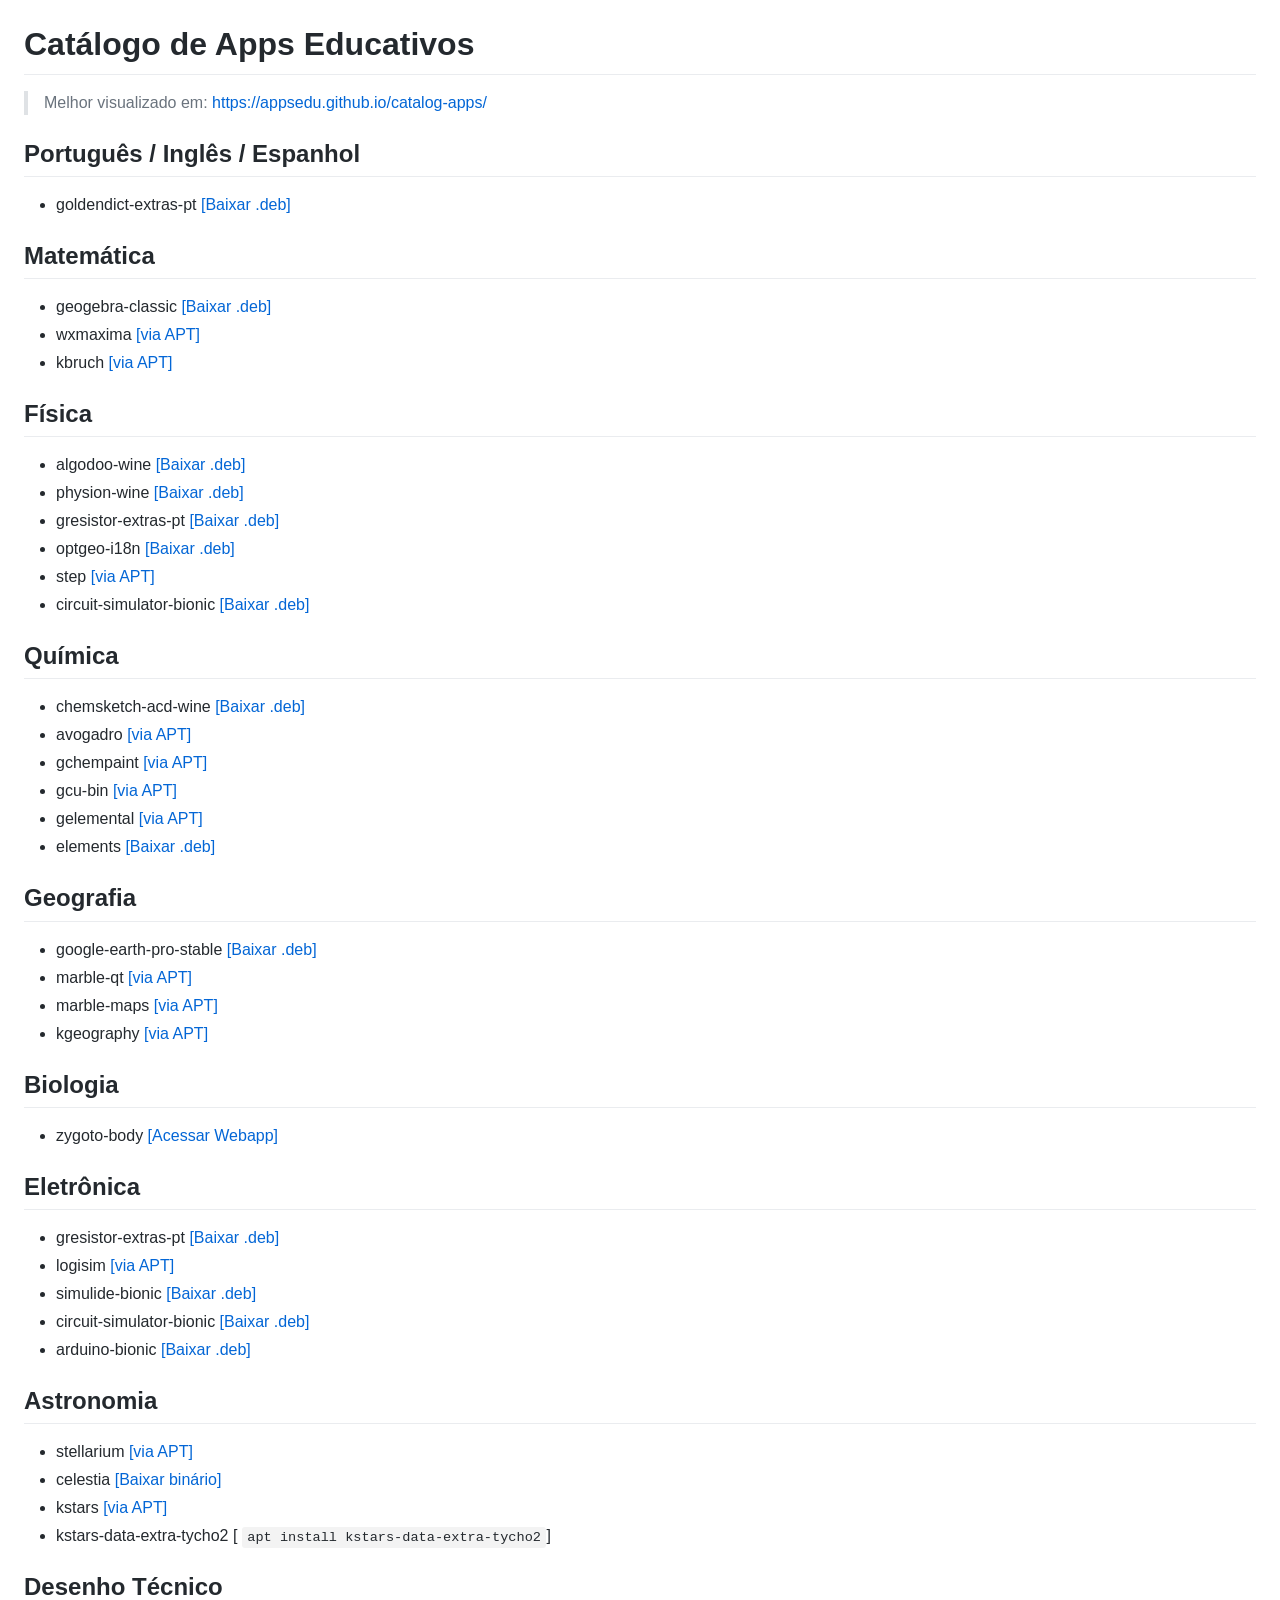
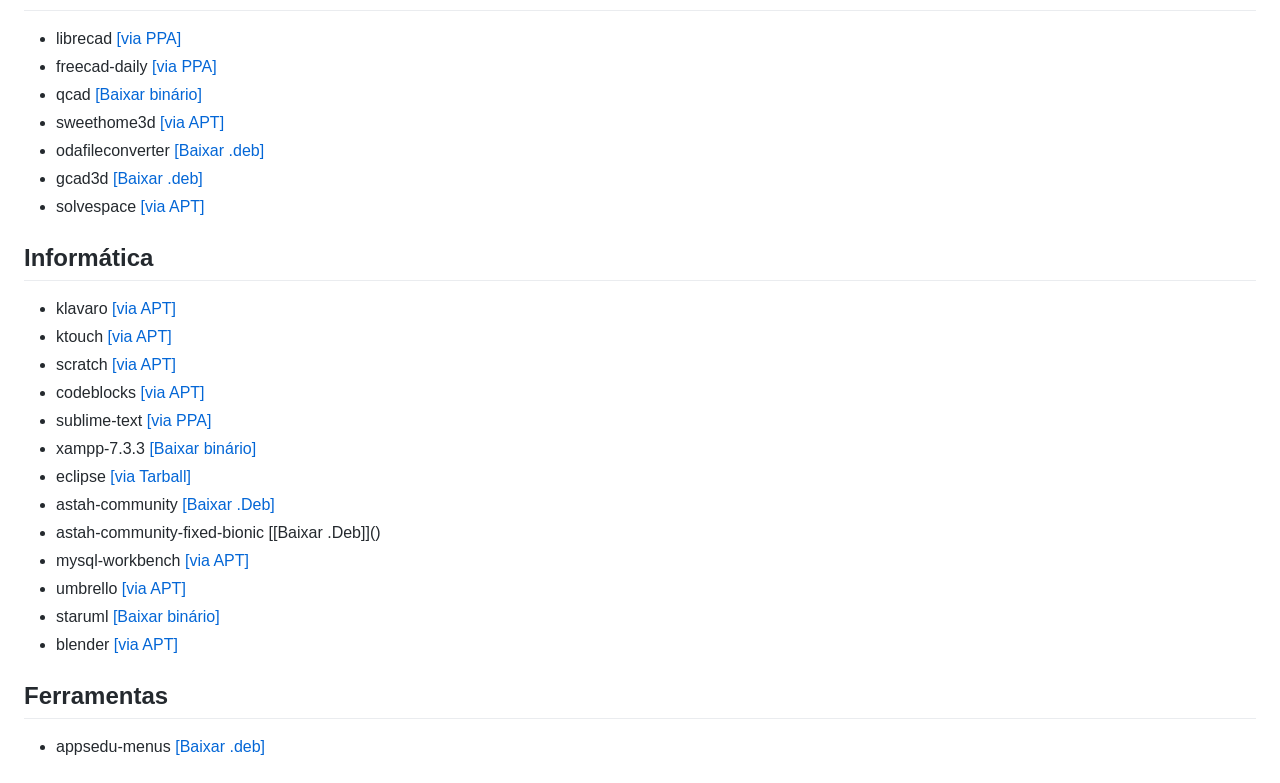
==== index.html @ dcc8bc3d "added algodoo" ====
<!doctype html>
<html>
	<head>
		<meta charset="utf-8">
		<meta name="viewport" content="width=device-width, initial-scale=1, minimal-ui">
		<title>Markdown preview</title>
		<style>.markdown-body hr::after,.markdown-body::after{clear:both}@font-face{font-family:octicons-link;src:url([data-uri]) format('woff')}.markdown-body{-ms-text-size-adjust:100%;-webkit-text-size-adjust:100%;color:#24292e;font-family:-apple-system,BlinkMacSystemFont,"Segoe UI",Helvetica,Arial,sans-serif,"Apple Color Emoji","Segoe UI Emoji","Segoe UI Symbol";font-size:16px;line-height:1.5;word-wrap:break-word}.markdown-body .pl-c{color:#6a737d}.markdown-body .pl-c1,.markdown-body .pl-s .pl-v{color:#005cc5}.markdown-body .pl-e,.markdown-body .pl-en{color:#6f42c1}.markdown-body .pl-s .pl-s1,.markdown-body .pl-smi{color:#24292e}.markdown-body .pl-ent{color:#22863a}.markdown-body .pl-k{color:#d73a49}.markdown-body .pl-pds,.markdown-body .pl-s,.markdown-body .pl-s .pl-pse .pl-s1,.markdown-body .pl-sr,.markdown-body .pl-sr .pl-cce,.markdown-body .pl-sr .pl-sra,.markdown-body .pl-sr .pl-sre{color:#032f62}.markdown-body .pl-smw,.markdown-body .pl-v{color:#e36209}.markdown-body .pl-bu{color:#b31d28}.markdown-body .pl-ii{color:#fafbfc;background-color:#b31d28}.markdown-body .pl-c2{color:#fafbfc;background-color:#d73a49}.markdown-body .pl-c2::before{content:"^M"}.markdown-body .pl-sr .pl-cce{font-weight:700;color:#22863a}.markdown-body .pl-ml{color:#735c0f}.markdown-body .pl-mh,.markdown-body .pl-mh .pl-en,.markdown-body .pl-ms{font-weight:700;color:#005cc5}.markdown-body .pl-mi{font-style:italic;color:#24292e}.markdown-body .pl-mb{font-weight:700;color:#24292e}.markdown-body .pl-md{color:#b31d28;background-color:#ffeef0}.markdown-body .pl-mi1{color:#22863a;background-color:#f0fff4}.markdown-body .pl-mc{color:#e36209;background-color:#ffebda}.markdown-body .pl-mi2{color:#f6f8fa;background-color:#005cc5}.markdown-body .pl-mdr{font-weight:700;color:#6f42c1}.markdown-body .pl-ba{color:#586069}.markdown-body .pl-sg{color:#959da5}.markdown-body .pl-corl{text-decoration:underline;color:#032f62}.markdown-body .octicon{display:inline-block;fill:currentColor;vertical-align:text-bottom}.markdown-body hr::after,.markdown-body hr::before,.markdown-body::after,.markdown-body::before{display:table;content:""}.markdown-body a{background-color:transparent;color:#0366d6;text-decoration:none}.markdown-body a:active,.markdown-body a:hover{outline-width:0}.markdown-body h1{margin:.67em 0}.markdown-body img{border-style:none}.markdown-body hr{box-sizing:content-box}.markdown-body input{font:inherit;margin:0;overflow:visible;font-family:inherit;font-size:inherit;line-height:inherit}.markdown-body dl dt,.markdown-body strong,.markdown-body table th{font-weight:600}.markdown-body code,.markdown-body pre{font-family:SFMono-Regular,Consolas,"Liberation Mono",Menlo,Courier,monospace}.markdown-body [type=checkbox]{box-sizing:border-box;padding:0}.markdown-body *{box-sizing:border-box}.markdown-body a:hover{text-decoration:underline}.markdown-body td,.markdown-body th{padding:0}.markdown-body blockquote{margin:0}.markdown-body ol ol,.markdown-body ul ol{list-style-type:lower-roman}.markdown-body ol ol ol,.markdown-body ol ul ol,.markdown-body ul ol ol,.markdown-body ul ul ol{list-style-type:lower-alpha}.markdown-body dd{margin-left:0}.markdown-body .pl-0{padding-left:0!important}.markdown-body .pl-1{padding-left:4px!important}.markdown-body .pl-2{padding-left:8px!important}.markdown-body .pl-3{padding-left:16px!important}.markdown-body .pl-4{padding-left:24px!important}.markdown-body .pl-5{padding-left:32px!important}.markdown-body .pl-6{padding-left:40px!important}.markdown-body>:first-child{margin-top:0!important}.markdown-body>:last-child{margin-bottom:0!important}.markdown-body a:not([href]){color:inherit;text-decoration:none}.markdown-body .anchor{float:left;padding-right:4px;margin-left:-20px;line-height:1}.markdown-body .anchor:focus{outline:0}.markdown-body blockquote,.markdown-body dl,.markdown-body ol,.markdown-body p,.markdown-body pre,.markdown-body table,.markdown-body ul{margin-top:0;margin-bottom:16px}.markdown-body hr{overflow:hidden;background:#e1e4e8;height:.25em;padding:0;margin:24px 0;border:0}.markdown-body blockquote{padding:0 1em;color:#6a737d;border-left:.25em solid #dfe2e5}.markdown-body h1,.markdown-body h2{padding-bottom:.3em;border-bottom:1px solid #eaecef}.markdown-body blockquote>:first-child{margin-top:0}.markdown-body blockquote>:last-child{margin-bottom:0}.markdown-body h1,.markdown-body h2,.markdown-body h3,.markdown-body h4,.markdown-body h5,.markdown-body h6{margin-top:24px;margin-bottom:16px;font-weight:600;line-height:1.25}.markdown-body h1 .octicon-link,.markdown-body h2 .octicon-link,.markdown-body h3 .octicon-link,.markdown-body h4 .octicon-link,.markdown-body h5 .octicon-link,.markdown-body h6 .octicon-link{color:#1b1f23;vertical-align:middle;visibility:hidden}.markdown-body h1:hover .anchor,.markdown-body h2:hover .anchor,.markdown-body h3:hover .anchor,.markdown-body h4:hover .anchor,.markdown-body h5:hover .anchor,.markdown-body h6:hover .anchor{text-decoration:none}.markdown-body h1:hover .anchor .octicon-link,.markdown-body h2:hover .anchor .octicon-link,.markdown-body h3:hover .anchor .octicon-link,.markdown-body h4:hover .anchor .octicon-link,.markdown-body h5:hover .anchor .octicon-link,.markdown-body h6:hover .anchor .octicon-link{visibility:visible}.markdown-body h1{font-size:2em}.markdown-body h2{font-size:1.5em}.markdown-body h3{font-size:1.25em}.markdown-body h4{font-size:1em}.markdown-body h5{font-size:.875em}.markdown-body h6{font-size:.85em;color:#6a737d}.markdown-body ol,.markdown-body ul{padding-left:2em}.markdown-body ol ol,.markdown-body ol ul,.markdown-body ul ol,.markdown-body ul ul{margin-top:0;margin-bottom:0}.markdown-body li{word-wrap:break-all}.markdown-body li>p{margin-top:16px}.markdown-body li+li{margin-top:.25em}.markdown-body dl{padding:0}.markdown-body dl dt{padding:0;margin-top:16px;font-size:1em;font-style:italic}.markdown-body dl dd{padding:0 16px;margin-bottom:16px}.markdown-body table{border-spacing:0;border-collapse:collapse;display:block;width:100%;overflow:auto}.markdown-body table td,.markdown-body table th{padding:6px 13px;border:1px solid #dfe2e5}.markdown-body table tr{background-color:#fff;border-top:1px solid #c6cbd1}.markdown-body table tr:nth-child(2n){background-color:#f6f8fa}.markdown-body img{max-width:100%;box-sizing:content-box;background-color:#fff}.markdown-body img[align=right]{padding-left:20px}.markdown-body img[align=left]{padding-right:20px}.markdown-body code{padding:.2em .4em;margin:0;font-size:85%;background-color:rgba(27,31,35,.05);border-radius:3px}.markdown-body pre{word-wrap:normal}.markdown-body pre>code{padding:0;margin:0;font-size:100%;word-break:normal;white-space:pre;background:0 0;border:0}.markdown-body .highlight{margin-bottom:16px}.markdown-body .highlight pre{margin-bottom:0;word-break:normal}.markdown-body .highlight pre,.markdown-body pre{padding:16px;overflow:auto;font-size:85%;line-height:1.45;background-color:#f6f8fa;border-radius:3px}.markdown-body pre code{display:inline;max-width:auto;padding:0;margin:0;overflow:visible;line-height:inherit;word-wrap:normal;background-color:transparent;border:0}.markdown-body .full-commit .btn-outline:not(:disabled):hover{color:#005cc5;border-color:#005cc5}.markdown-body kbd{display:inline-block;padding:3px 5px;font:11px SFMono-Regular,Consolas,"Liberation Mono",Menlo,Courier,monospace;line-height:10px;color:#444d56;vertical-align:middle;background-color:#fafbfc;border:1px solid #d1d5da;border-bottom-color:#c6cbd1;border-radius:3px;box-shadow:inset 0 -1px 0 #c6cbd1}.markdown-body :checked+.radio-label{position:relative;z-index:1;border-color:#0366d6}.markdown-body .task-list-item{list-style-type:none}.markdown-body .task-list-item+.task-list-item{margin-top:3px}.markdown-body .task-list-item input{margin:0 .2em .25em -1.6em;vertical-align:middle}.markdown-body hr{border-bottom-color:#eee}
body{width:auto;padding:16px}.alert{padding:15px;margin-bottom:20px;border:1px solid transparent;border-radius:4px}.alert h4{margin-top:0;color:inherit}.alert .alert-link{font-weight:700}.alert>p,.alert>ul{margin-bottom:0}.alert>p+p{margin-top:5px}.alert-dismissable{padding-right:35px}.alert-dismissable .close{position:relative;top:-2px;right:-21px;color:inherit}.alert-success{color:#3c763d;background-color:#dff0d8;border-color:#d6e9c6}.alert-success hr{border-top-color:#c9e2b3}.alert-success .alert-link{color:#2b542c}.alert-info{color:#31708f;background-color:#d9edf7;border-color:#bce8f1}.alert-info hr{border-top-color:#a6e1ec}.alert-info .alert-link{color:#245269}.alert-warning{color:#8a6d3b;background-color:#fcf8e3;border-color:#faebcc}.alert-warning hr{border-top-color:#f7e1b5}.alert-warning .alert-link{color:#66512c}.alert-danger{color:#a94442;background-color:#f2dede;border-color:#ebccd1}.alert-danger hr{border-top-color:#e4b9c0}.alert-danger .alert-link{color:#843534}</style>
		<script type="text/javascript">!function(){this.MooTools={version:"1.6.0",build:"529422872adfff401b901b8b6c7ca5114ee95e2b"};var a=this.typeOf=function(t){if(null==t)return"null";if(null!=t.$family)return t.$family();if(t.nodeName){if(1==t.nodeType)return"element";if(3==t.nodeType)return/\S/.test(t.nodeValue)?"textnode":"whitespace"}else if("number"==typeof t.length){if("callee"in t)return"arguments";if("item"in t)return"collection"}return typeof t},s=(this.instanceOf=function(t,e){if(null==t)return!1;for(var n=t.$constructor||t.constructor;n;){if(n===e)return!0;n=n.parent}return!!t.hasOwnProperty&&t instanceof e},Object.prototype.hasOwnProperty),o=!0;for(var t in{toString:1})o=null;function u(t,e,n){if(o)for(var r=o.length;r--;){var i=o[r];s.call(t,i)&&e.call(n,i,t[i])}}o&&(o=["hasOwnProperty","valueOf","isPrototypeOf","propertyIsEnumerable","toLocaleString","toString","constructor"]);var e=this.Function;e.prototype.overloadSetter=function(r){var i=this;return function(t,e){if(null==t)return this;if(r||"string"!=typeof t){for(var n in t)i.call(this,n,t[n]);u(t,i,this)}else i.call(this,t,e);return this}},e.prototype.overloadGetter=function(i){var s=this;return function(t){var e,n;if("string"!=typeof t?e=t:1<arguments.length?e=arguments:i&&(e=[t]),e){n={};for(var r=0;r<e.length;r++)n[e[r]]=s.call(this,e[r])}else n=s.call(this,t);return n}},e.prototype.extend=function(t,e){this[t]=e}.overloadSetter(),e.prototype.implement=function(t,e){this.prototype[t]=e}.overloadSetter();var c=Array.prototype.slice;Array.convert=function(t){return null==t?[]:h.isEnumerable(t)&&"string"!=typeof t?"array"==a(t)?t:c.call(t):[t]},e.convert=function(t){return"function"==a(t)?t:function(){return t}},Number.convert=function(t){var e=parseFloat(t);return isFinite(e)?e:null},String.convert=function(t){return t+""},e.from=e.convert,Number.from=Number.convert,String.from=String.convert,e.implement({hide:function(){return this.$hidden=!0,this},protect:function(){return this.$protected=!0,this}});var h=this.Type=function(t,e){if(t){var n=t.toLowerCase();h["is"+t]=function(t){return a(t)==n},null!=e&&(e.prototype.$family=function(){return n}.hide())}return null==e?null:(e.extend(this),e.$constructor=h,e.prototype.$constructor=e)},n=Object.prototype.toString;h.isEnumerable=function(t){return null!=t&&"number"==typeof t.length&&"[object Function]"!=n.call(t)};var r={},l=function(t){var e=a(t.prototype);return r[e]||(r[e]=[])},f=function(t,e){if(!e||!e.$hidden){for(var n=l(this),r=0;r<n.length;r++){var i=n[r];"type"==a(i)?f.call(i,t,e):i.call(this,t,e)}var s=this.prototype[t];null!=s&&s.$protected||(this.prototype[t]=e),null==this[t]&&"function"==a(e)&&p.call(this,t,function(t){return e.apply(t,c.call(arguments,1))})}},p=function(t,e){if(!e||!e.$hidden){var n=this[t];null!=n&&n.$protected||(this[t]=e)}};h.implement({implement:f.overloadSetter(),extend:p.overloadSetter(),alias:function(t,e){f.call(this,t,this.prototype[e])}.overloadSetter(),mirror:function(t){return l(this).push(t),this}}),new h("Type",h);var d=function(t,e,i){var n=e!=Object,s=e.prototype;n&&(e=new h(t,e));for(var r=0,o=i.length;r<o;r++){var a=i[r],u=e[a],c=s[a];u&&u.protect(),n&&c&&e.implement(a,c.protect())}if(n){var l=s.propertyIsEnumerable(i[0]);e.forEachMethod=function(t){if(!l)for(var e=0,n=i.length;e<n;e++)t.call(s,s[i[e]],i[e]);for(var r in s)t.call(s,s[r],r)}}return d};d("String",String,["charAt","charCodeAt","concat","contains","indexOf","lastIndexOf","match","quote","replace","search","slice","split","substr","substring","trim","toLowerCase","toUpperCase"])("Array",Array,["pop","push","reverse","shift","sort","splice","unshift","concat","join","slice","indexOf","lastIndexOf","filter","forEach","every","map","some","reduce","reduceRight","contains"])("Number",Number,["toExponential","toFixed","toLocaleString","toPrecision"])("Function",e,["apply","call","bind"])("RegExp",RegExp,["exec","test"])("Object",Object,["create","defineProperty","defineProperties","keys","getPrototypeOf","getOwnPropertyDescriptor","getOwnPropertyNames","preventExtensions","isExtensible","seal","isSealed","freeze","isFrozen"])("Date",Date,["now"]),Object.extend=p.overloadSetter(),Date.extend("now",function(){return+new Date}),new h("Boolean",Boolean),Number.prototype.$family=function(){return isFinite(this)?"number":"null"}.hide(),Number.extend("random",function(t,e){return Math.floor(Math.random()*(e-t+1)+t)}),Array.implement({forEach:function(t,e){for(var n=0,r=this.length;n<r;n++)n in this&&t.call(e,this[n],n,this)},each:function(t,e){return Array.forEach(this,t,e),this}}),Object.extend({keys:function(t){var e=[];for(var n in t)s.call(t,n)&&e.push(n);return u(t,function(t){e.push(t)}),e},forEach:function(e,n,r){Object.keys(e).forEach(function(t){n.call(r,e[t],t,e)})}}),Object.each=Object.forEach;var i=function(t){switch(a(t)){case"array":return t.clone();case"object":return Object.clone(t);default:return t}};Array.implement("clone",function(){for(var t=this.length,e=new Array(t);t--;)e[t]=i(this[t]);return e});var m=function(t,e,n){switch(a(n)){case"object":"object"==a(t[e])?Object.merge(t[e],n):t[e]=Object.clone(n);break;case"array":t[e]=n.clone();break;default:t[e]=n}return t};Object.extend({merge:function(t,e,n){if("string"==a(e))return m(t,e,n);for(var r=1,i=arguments.length;r<i;r++){var s=arguments[r];for(var o in s)m(t,o,s[o])}return t},clone:function(t){var e={};for(var n in t)e[n]=i(t[n]);return e},append:function(t){for(var e=1,n=arguments.length;e<n;e++){var r=arguments[e]||{};for(var i in r)t[i]=r[i]}return t}}),["Object","WhiteSpace","TextNode","Collection","Arguments"].each(function(t){new h(t)});var v=Date.now();String.extend("uniqueID",function(){return(v++).toString(36)})}(),Array.implement({every:function(t,e){for(var n=0,r=this.length>>>0;n<r;n++)if(n in this&&!t.call(e,this[n],n,this))return!1;return!0},filter:function(t,e){for(var n,r=[],i=0,s=this.length>>>0;i<s;i++)i in this&&(n=this[i],t.call(e,n,i,this)&&r.push(n));return r},indexOf:function(t,e){for(var n=this.length>>>0,r=e<0?Math.max(0,n+e):e||0;r<n;r++)if(this[r]===t)return r;return-1},map:function(t,e){for(var n=this.length>>>0,r=Array(n),i=0;i<n;i++)i in this&&(r[i]=t.call(e,this[i],i,this));return r},some:function(t,e){for(var n=0,r=this.length>>>0;n<r;n++)if(n in this&&t.call(e,this[n],n,this))return!0;return!1},clean:function(){return this.filter(function(t){return null!=t})},invoke:function(e){var n=Array.slice(arguments,1);return this.map(function(t){return t[e].apply(t,n)})},associate:function(t){for(var e={},n=Math.min(this.length,t.length),r=0;r<n;r++)e[t[r]]=this[r];return e},link:function(t){for(var e={},n=0,r=this.length;n<r;n++)for(var i in t)if(t[i](this[n])){e[i]=this[n],delete t[i];break}return e},contains:function(t,e){return-1!=this.indexOf(t,e)},append:function(t){return this.push.apply(this,t),this},getLast:function(){return this.length?this[this.length-1]:null},getRandom:function(){return this.length?this[Number.random(0,this.length-1)]:null},include:function(t){return this.contains(t)||this.push(t),this},combine:function(t){for(var e=0,n=t.length;e<n;e++)this.include(t[e]);return this},erase:function(t){for(var e=this.length;e--;)this[e]===t&&this.splice(e,1);return this},empty:function(){return this.length=0,this},flatten:function(){for(var t=[],e=0,n=this.length;e<n;e++){var r=typeOf(this[e]);"null"!=r&&(t=t.concat("array"==r||"collection"==r||"arguments"==r||instanceOf(this[e],Array)?Array.flatten(this[e]):this[e]))}return t},pick:function(){for(var t=0,e=this.length;t<e;t++)if(null!=this[t])return this[t];return null},hexToRgb:function(t){if(3!=this.length)return null;var e=this.map(function(t){return 1==t.length&&(t+=t),parseInt(t,16)});return t?e:"rgb("+e+")"},rgbToHex:function(t){if(this.length<3)return null;if(4==this.length&&0==this[3]&&!t)return"transparent";for(var e=[],n=0;n<3;n++){var r=(this[n]-0).toString(16);e.push(1==r.length?"0"+r:r)}return t?e:"#"+e.join("")}}),String.implement({contains:function(t,e){return-1<(e?String(this).slice(e):String(this)).indexOf(t)},test:function(t,e){return("regexp"==typeOf(t)?t:new RegExp(""+t,e)).test(this)},trim:function(){return String(this).replace(/^\s+|\s+$/g,"")},clean:function(){return String(this).replace(/\s+/g," ").trim()},camelCase:function(){return String(this).replace(/-\D/g,function(t){return t.charAt(1).toUpperCase()})},hyphenate:function(){return String(this).replace(/[A-Z]/g,function(t){return"-"+t.charAt(0).toLowerCase()})},capitalize:function(){return String(this).replace(/\b[a-z]/g,function(t){return t.toUpperCase()})},escapeRegExp:function(){return String(this).replace(/([-.*+?^${}()|[\]\/\\])/g,"\\$1")},toInt:function(t){return parseInt(this,t||10)},toFloat:function(){return parseFloat(this)},hexToRgb:function(t){var e=String(this).match(/^#?(\w{1,2})(\w{1,2})(\w{1,2})$/);return e?e.slice(1).hexToRgb(t):null},rgbToHex:function(t){var e=String(this).match(/\d{1,3}/g);return e?e.rgbToHex(t):null},substitute:function(n,t){return String(this).replace(t||/\\?\{([^{}]+)\}/g,function(t,e){return"\\"==t.charAt(0)?t.slice(1):null!=n[e]?n[e]:""})}}),Number.implement({limit:function(t,e){return Math.min(e,Math.max(t,this))},round:function(t){return t=Math.pow(10,t||0).toFixed(t<0?-t:0),Math.round(this*t)/t},times:function(t,e){for(var n=0;n<this;n++)t.call(e,n,this)},toFloat:function(){return parseFloat(this)},toInt:function(t){return parseInt(this,t||10)}}),Number.alias("each","times"),function(t){var e={};["abs","acos","asin","atan","atan2","ceil","cos","exp","floor","log","max","min","pow","sin","sqrt","tan"].each(function(t){Number[t]||(e[t]=function(){return Math[t].apply(null,[this].concat(Array.convert(arguments)))})}),Number.implement(e)}(),Function.extend({attempt:function(){for(var t=0,e=arguments.length;t<e;t++)try{return arguments[t]()}catch(t){}return null}}),Function.implement({attempt:function(t,e){try{return this.apply(e,Array.convert(t))}catch(t){}return null},bind:function(r){var i=this,s=1<arguments.length?Array.slice(arguments,1):null,o=function(){},a=function(){var t=r,e=arguments.length;this instanceof a&&(o.prototype=i.prototype,t=new o);var n=s||e?i.apply(t,s&&e?s.concat(Array.slice(arguments)):s||arguments):i.call(t);return t==r?n:t};return a},pass:function(t,e){var n=this;return null!=t&&(t=Array.convert(t)),function(){return n.apply(e,t||arguments)}},delay:function(t,e,n){return setTimeout(this.pass(null==n?[]:n,e),t)},periodical:function(t,e,n){return setInterval(this.pass(null==n?[]:n,e),t)}}),Object.extend({subset:function(t,e){for(var n={},r=0,i=e.length;r<i;r++){var s=e[r];s in t&&(n[s]=t[s])}return n},map:function(t,e,n){for(var r={},i=Object.keys(t),s=0;s<i.length;s++){var o=i[s];r[o]=e.call(n,t[o],o,t)}return r},filter:function(t,e,n){for(var r={},i=Object.keys(t),s=0;s<i.length;s++){var o=i[s],a=t[o];e.call(n,a,o,t)&&(r[o]=a)}return r},every:function(t,e,n){for(var r=Object.keys(t),i=0;i<r.length;i++){var s=r[i];if(!e.call(n,t[s],s))return!1}return!0},some:function(t,e,n){for(var r=Object.keys(t),i=0;i<r.length;i++){var s=r[i];if(e.call(n,t[s],s))return!0}return!1},values:function(t){for(var e=[],n=Object.keys(t),r=0;r<n.length;r++){var i=n[r];e.push(t[i])}return e},getLength:function(t){return Object.keys(t).length},keyOf:function(t,e){for(var n=Object.keys(t),r=0;r<n.length;r++){var i=n[r];if(t[i]===e)return i}return null},contains:function(t,e){return null!=Object.keyOf(t,e)},toQueryString:function(t,i){var s=[];return Object.each(t,function(t,e){var n;switch(i&&(e=i+"["+e+"]"),typeOf(t)){case"object":n=Object.toQueryString(t,e);break;case"array":var r={};t.each(function(t,e){r[e]=t}),n=Object.toQueryString(r,e);break;default:n=e+"="+encodeURIComponent(t)}null!=t&&s.push(n)}),s.join("&")}}),function(){var t,e,n,r=this.document,i=r.window=this,s=function(t,e){t=t.toLowerCase(),e=e?e.toLowerCase():"";var n=t.match(/(edge)[\s\/:]([\w\d\.]+)/);return n||(n=t.match(/(opera|ie|firefox|chrome|trident|crios|version)[\s\/:]([\w\d\.]+)?.*?(safari|(?:rv[\s\/:]|version[\s\/:])([\w\d\.]+)|$)/)||[null,"unknown",0]),"trident"==n[1]?(n[1]="ie",n[4]&&(n[2]=n[4])):"crios"==n[1]&&(n[1]="chrome"),"win"==(e=t.match(/ip(?:ad|od|hone)/)?"ios":(t.match(/(?:webos|android)/)||t.match(/mac|win|linux/)||["other"])[0])&&(e="windows"),{extend:Function.prototype.extend,name:"version"==n[1]?n[3]:n[1],version:parseFloat("opera"==n[1]&&n[4]?n[4]:n[2]),platform:e}},o=this.Browser=s(navigator.userAgent,navigator.platform);if("ie"==o.name&&r.documentMode&&(o.version=r.documentMode),o.extend({Features:{xpath:!!r.evaluate,air:!!i.runtime,query:!!r.querySelector,json:!!i.JSON},parseUA:s}),o.Request=(t=function(){return new XMLHttpRequest},e=function(){return new ActiveXObject("MSXML2.XMLHTTP")},n=function(){return new ActiveXObject("Microsoft.XMLHTTP")},Function.attempt(function(){return t(),t},function(){return e(),e},function(){return n(),n})),o.Features.xhr=!!o.Request,o.exec=function(t){if(!t)return t;if(i.execScript)i.execScript(t);else{var e=r.createElement("script");e.setAttribute("type","text/javascript"),e.text=t,r.head.appendChild(e),r.head.removeChild(e)}return t},String.implement("stripScripts",function(t){var n="",e=this.replace(/<script[^>]*>([\s\S]*?)<\/script>/gi,function(t,e){return n+=e+"\n",""});return!0===t?o.exec(n):"function"==typeOf(t)&&t(n,e),e}),o.extend({Document:this.Document,Window:this.Window,Element:this.Element,Event:this.Event}),this.Window=this.$constructor=new Type("Window",function(){}),this.$family=Function.convert("window").hide(),Window.mirror(function(t,e){i[t]=e}),this.Document=r.$constructor=new Type("Document",function(){}),r.$family=Function.convert("document").hide(),Document.mirror(function(t,e){r[t]=e}),r.html=r.documentElement,r.head||(r.head=r.getElementsByTagName("head")[0]),r.execCommand)try{r.execCommand("BackgroundImageCache",!1,!0)}catch(t){}if(this.attachEvent&&!this.addEventListener){var a=function(){this.detachEvent("onunload",a),r.head=r.html=r.window=null,i=this.Window=r=null};this.attachEvent("onunload",a)}var u=Array.convert;try{u(r.html.childNodes)}catch(t){Array.convert=function(t){if("string"!=typeof t&&Type.isEnumerable(t)&&"array"!=typeOf(t)){for(var e=t.length,n=new Array(e);e--;)n[e]=t[e];return n}return u(t)};var c=Array.prototype,l=c.slice;["pop","push","reverse","shift","sort","splice","unshift","concat","join","slice"].each(function(t){var e=c[t];Array[t]=function(t){return e.apply(Array.convert(t),l.call(arguments,1))}})}}(),function(){var l={},t=this.DOMEvent=new Type("DOMEvent",function(t,e){if(e||(e=window),(t=t||e.event).$extended)return t;this.event=t,this.$extended=!0,this.shift=t.shiftKey,this.control=t.ctrlKey,this.alt=t.altKey,this.meta=t.metaKey;for(var n=this.type=t.type,r=t.target||t.srcElement;r&&3==r.nodeType;)r=r.parentNode;if(this.target=document.id(r),0==n.indexOf("key")){var i=this.code=t.which||t.keyCode;this.shift&&"keypress"==n||(this.key=l[i]),"keydown"!=n&&"keyup"!=n||(111<i&&i<124?this.key="f"+(i-111):95<i&&i<106&&(this.key=i-96)),null==this.key&&(this.key=String.fromCharCode(i).toLowerCase())}else if("click"==n||"dblclick"==n||"contextmenu"==n||"wheel"==n||"DOMMouseScroll"==n||0==n.indexOf("mouse")){var s=e.document;if(s=s.compatMode&&"CSS1Compat"!=s.compatMode?s.body:s.html,this.page={x:null!=t.pageX?t.pageX:t.clientX+s.scrollLeft,y:null!=t.pageY?t.pageY:t.clientY+s.scrollTop},this.client={x:null!=t.pageX?t.pageX-e.pageXOffset:t.clientX,y:null!=t.pageY?t.pageY-e.pageYOffset:t.clientY},"DOMMouseScroll"!=n&&"wheel"!=n&&"mousewheel"!=n||(this.wheel=function(t){var e;if(t.wheelDelta)e=t.wheelDelta%120==0?t.wheelDelta/120:t.wheelDelta/12;else{var n=t.deltaY||t.detail||0;e=-(n%3==0?n/3:10*n)}return e}(t)),this.rightClick=3==t.which||2==t.button,"mouseover"==n||"mouseout"==n||"mouseenter"==n||"mouseleave"==n){for(var o="mouseover"==n||"mouseenter"==n,a=t.relatedTarget||t[(o?"from":"to")+"Element"];a&&3==a.nodeType;)a=a.parentNode;this.relatedTarget=document.id(a)}}else if(0==n.indexOf("touch")||0==n.indexOf("gesture")){this.rotation=t.rotation,this.scale=t.scale,this.targetTouches=t.targetTouches,this.changedTouches=t.changedTouches;var u=this.touches=t.touches;if(u&&u[0]){var c=u[0];this.page={x:c.pageX,y:c.pageY},this.client={x:c.clientX,y:c.clientY}}}this.client||(this.client={}),this.page||(this.page={})});t.implement({stop:function(){return this.preventDefault().stopPropagation()},stopPropagation:function(){return this.event.stopPropagation?this.event.stopPropagation():this.event.cancelBubble=!0,this},preventDefault:function(){return this.event.preventDefault?this.event.preventDefault():this.event.returnValue=!1,this}}),t.defineKey=function(t,e){return l[t]=e,this},t.defineKeys=t.defineKey.overloadSetter(!0),t.defineKeys({38:"up",40:"down",37:"left",39:"right",27:"esc",32:"space",8:"backspace",9:"tab",46:"delete",13:"enter"})}(),function(){var r=this.Class=new Type("Class",function(t){instanceOf(t,Function)&&(t={initialize:t});var e=function(){if(i(this),e.$prototyping)return this;this.$caller=null,this.$family=null;var t=this.initialize?this.initialize.apply(this,arguments):this;return this.$caller=this.caller=null,t}.extend(this).implement(t);return e.$constructor=r,(e.prototype.$constructor=e).prototype.parent=n,e}),n=function(){if(!this.$caller)throw new Error('The method "parent" cannot be called.');var t=this.$caller.$name,e=this.$caller.$owner.parent,n=e?e.prototype[t]:null;if(!n)throw new Error('The method "'+t+'" has no parent.');return n.apply(this,arguments)},i=function(t){for(var e in t){var n=t[e];switch(typeOf(n)){case"object":var r=function(){};r.prototype=n,t[e]=i(new r);break;case"array":t[e]=n.clone()}}return t},s=function(t,e,n){if(r.Mutators.hasOwnProperty(t)&&null==(e=r.Mutators[t].call(this,e)))return this;if("function"==typeOf(e)){if(e.$hidden)return this;this.prototype[t]=n?e:function(t,r,i){i.$origin&&(i=i.$origin);var s=function(){if(i.$protected&&null==this.$caller)throw new Error('The method "'+r+'" cannot be called.');var t=this.caller,e=this.$caller;this.caller=e,this.$caller=s;var n=i.apply(this,arguments);return this.$caller=e,this.caller=t,n}.extend({$owner:t,$origin:i,$name:r});return s}(this,t,e)}else Object.merge(this.prototype,t,e);return this};r.implement("implement",s.overloadSetter()),r.Mutators={Extends:function(t){this.parent=t,this.prototype=function(t){t.$prototyping=!0;var e=new t;return delete t.$prototyping,e}(t)},Implements:function(t){Array.convert(t).each(function(t){var e=new t;for(var n in e)s.call(this,n,e[n],!0)},this)}}}(),function(){this.Chain=new Class({$chain:[],chain:function(){return this.$chain.append(Array.flatten(arguments)),this},callChain:function(){return!!this.$chain.length&&this.$chain.shift().apply(this,arguments)},clearChain:function(){return this.$chain.empty(),this}});var i=function(t){return t.replace(/^on([A-Z])/,function(t,e){return e.toLowerCase()})};this.Events=new Class({$events:{},addEvent:function(t,e,n){return t=i(t),this.$events[t]=(this.$events[t]||[]).include(e),n&&(e.internal=!0),this},addEvents:function(t){for(var e in t)this.addEvent(e,t[e]);return this},fireEvent:function(t,e,n){t=i(t);var r=this.$events[t];return r&&(e=Array.convert(e),r.each(function(t){n?t.delay(n,this,e):t.apply(this,e)},this)),this},removeEvent:function(t,e){t=i(t);var n=this.$events[t];if(n&&!e.internal){var r=n.indexOf(e);-1!=r&&delete n[r]}return this},removeEvents:function(t){var e;if("object"==typeOf(t)){for(e in t)this.removeEvent(e,t[e]);return this}for(e in t&&(t=i(t)),this.$events)if(!t||t==e)for(var n=this.$events[e],r=n.length;r--;)r in n&&this.removeEvent(e,n[r]);return this}}),this.Options=new Class({setOptions:function(){var t=this.options=Object.merge.apply(null,[{},this.options].append(arguments));if(this.addEvent)for(var e in t)"function"==typeOf(t[e])&&/^on[A-Z]/.test(e)&&(this.addEvent(e,t[e]),delete t[e]);return this}})}(),function(){var s,i=0,o=1,a=2,r=Class.Thenable=new Class({$thenableState:i,$thenableResult:null,$thenableReactions:[],resolve:function(t){return u(this,t),this},reject:function(t){return l(this,t),this},getThenableState:function(){switch(this.$thenableState){case i:return"pending";case o:return"fulfilled";case a:return"rejected"}},resetThenable:function(t){var e;return l(this,t),(e=this).$thenableState!==i&&(e.$thenableResult=null,e.$thenableState=i),this},then:function(t,e){"function"!=typeof t&&(t="Identity"),"function"!=typeof e&&(e="Thrower");var n=new r;return this.$thenableReactions.push({thenable:n,fulfillHandler:t,rejectHandler:e}),this.$thenableState!==i&&h(this),n},catch:function(t){return this.then(null,t)}});function u(e,t){if(e.$thenableState===i)if(e===t)l(e,new TypeError("Tried to resolve a thenable with itself."));else if(!t||"object"!=typeof t&&"function"!=typeof t)c(e,t);else{var n;try{n=t.then}catch(t){l(e,t)}if("function"==typeof n){var r=!1;s(function(){try{n.call(t,function(t){r||(r=!0,u(e,t))},function(t){r||(r=!0,l(e,t))})}catch(t){r||(r=!0,l(e,t))}})}else c(e,t)}}function c(t,e){t.$thenableState===i&&(t.$thenableResult=e,t.$thenableState=o,h(t))}function l(t,e){t.$thenableState===i&&(t.$thenableResult=e,t.$thenableState=a,h(t))}function h(t){var e,n=t.$thenableState,r=t.$thenableResult,i=t.$thenableReactions;n===o?(t.$thenableReactions=[],e="fulfillHandler"):n==a&&(t.$thenableReactions=[],e="rejectHandler"),e&&s(function(t,e,n){for(var r=0,i=e.length;r<i;++r){var s=e[r],o=s[n];if("Identity"===o)u(s.thenable,t);else if("Thrower"===o)l(s.thenable,t);else try{u(s.thenable,o(t))}catch(t){l(s.thenable,t)}}}.pass([r,i,e]))}r.extend({resolve:function(t){var e;return t instanceof r?e=t:u(e=new r,t),e},reject:function(t){var e=new r;return l(e,t),e}}),s="undefined"!=typeof process&&"function"==typeof process.nextTick?process.nextTick:"undefined"!=typeof setImmediate?setImmediate:function(t){setTimeout(t,0)}}(),function(){var x,E,S,w,r={},i={},k=/\\/g,s=function(t,e){if(null==t)return null;if(!0===t.Slick)return t;t=(""+t).replace(/^\s+|\s+$/g,"");var n=(w=!!e)?i:r;if(n[t])return n[t];for(x={Slick:!0,expressions:[],raw:t,reverse:function(){return s(this.raw,!0)}},E=-1;t!=(t=t.replace(a,u)););return x.length=x.expressions.length,n[x.raw]=w?o(x):x},T=function(t){return"!"===t?" ":" "===t?"!":/^!/.test(t)?t.replace(/^!/,""):"!"+t},o=function(t){for(var e=t.expressions,n=0;n<e.length;n++){for(var r=e[n],i={parts:[],tag:"*",combinator:T(r[0].combinator)},s=0;s<r.length;s++){var o=r[s];o.reverseCombinator||(o.reverseCombinator=" "),o.combinator=o.reverseCombinator,delete o.reverseCombinator}r.reverse().push(i)}return t},C=function(t){return t.replace(/[-[\]{}()*+?.\\^$|,#\s]/g,function(t){return"\\"+t})},a=new RegExp("^(?:\\s*(,)\\s*|\\s*(<combinator>+)\\s*|(\\s+)|(<unicode>+|\\*)|\\#(<unicode>+)|\\.(<unicode>+)|\\[\\s*(<unicode1>+)(?:\\s*([*^$!~|]?=)(?:\\s*(?:([\"']?)(.*?)\\9)))?\\s*\\](?!\\])|(:+)(<unicode>+)(?:\\((?:(?:([\"'])([^\\13]*)\\13)|((?:\\([^)]+\\)|[^()]*)+))\\))?)".replace(/<combinator>/,"["+C(">+~`!@$%^&={}\\;</")+"]").replace(/<unicode>/g,"(?:[\\w\\u00a1-\\uFFFF-]|\\\\[^\\s0-9a-f])").replace(/<unicode1>/g,"(?:[:\\w\\u00a1-\\uFFFF-]|\\\\[^\\s0-9a-f])"));function u(t,e,n,r,i,s,o,a,u,c,l,h,f,p,d,m){if((e||-1===E)&&(x.expressions[++E]=[],S=-1,e))return"";if(n||r||-1===S){n=n||" ";var v=x.expressions[E];w&&v[S]&&(v[S].reverseCombinator=T(n)),v[++S]={combinator:n,tag:"*"}}var g=x.expressions[E][S];if(i)g.tag=i.replace(k,"");else if(s)g.id=s.replace(k,"");else if(o)o=o.replace(k,""),g.classList||(g.classList=[]),g.classes||(g.classes=[]),g.classList.push(o),g.classes.push({value:o,regexp:new RegExp("(^|\\s)"+C(o)+"(\\s|$)")});else if(f)m=(m=m||d)?m.replace(k,""):null,g.pseudos||(g.pseudos=[]),g.pseudos.push({key:f.replace(k,""),value:m,type:1==h.length?"class":"element"});else if(a){var y,b;switch(a=a.replace(k,""),l=(l||"").replace(k,""),u){case"^=":b=new RegExp("^"+C(l));break;case"$=":b=new RegExp(C(l)+"$");break;case"~=":b=new RegExp("(^|\\s)"+C(l)+"(\\s|$)");break;case"|=":b=new RegExp("^"+C(l)+"(-|$)");break;case"=":y=function(t){return l==t};break;case"*=":y=function(t){return t&&-1<t.indexOf(l)};break;case"!=":y=function(t){return l!=t};break;default:y=function(t){return!!t}}""==l&&/^[*$^]=$/.test(u)&&(y=function(){return!1}),y||(y=function(t){return t&&b.test(t)}),g.attributes||(g.attributes=[]),g.attributes.push({key:a,operator:u,value:l,test:y})}return""}var t=this.Slick||{};t.parse=function(t){return s(t)},t.escapeRegExp=C,this.Slick||(this.Slick=t)}.apply("undefined"!=typeof exports?exports:this),function(){var r={},g={},e=Object.prototype.toString;r.isNativeCode=function(t){return/\{\s*\[native code\]\s*\}/.test(""+t)},r.isXML=function(t){return!!t.xmlVersion||!!t.xml||"[object XMLDocument]"==e.call(t)||9==t.nodeType&&"HTML"!=t.documentElement.nodeName},r.setDocument=function(n){var t=n.nodeType;if(9==t);else if(t)n=n.ownerDocument;else{if(!n.navigator)return;n=n.document}if(this.document!==n){var e,r=(this.document=n).documentElement,i=this.getUIDXML(r),s=g[i];if(s)for(e in s)this[e]=s[e];else{var o,a,u,c,l;(s=g[i]={}).root=r,s.isXMLDocument=this.isXML(n),s.brokenStarGEBTN=s.starSelectsClosedQSA=s.idGetsName=s.brokenMixedCaseQSA=s.brokenGEBCN=s.brokenCheckedQSA=s.brokenEmptyAttributeQSA=s.isHTMLDocument=s.nativeMatchesSelector=!1;var h,f="slick_uniqueid",p=n.createElement("div"),d=n.body||n.getElementsByTagName("body")[0]||r;d.appendChild(p);try{p.innerHTML='<a id="'+f+'"></a>',s.isHTMLDocument=!!n.getElementById(f)}catch(t){}if(s.isHTMLDocument){p.style.display="none",p.appendChild(n.createComment("")),a=1<p.getElementsByTagName("*").length;try{p.innerHTML="foo</foo>",o=(h=p.getElementsByTagName("*"))&&!!h.length&&"/"==h[0].nodeName.charAt(0)}catch(t){}s.brokenStarGEBTN=a||o;try{p.innerHTML='<a name="'+f+'"></a><b id="'+f+'"></b>',s.idGetsName=n.getElementById(f)===p.firstChild}catch(t){}if(p.getElementsByClassName){try{p.innerHTML='<a class="f"></a><a class="b"></a>',p.getElementsByClassName("b").length,p.firstChild.className="b",c=2!=p.getElementsByClassName("b").length}catch(t){}try{p.innerHTML='<a class="a"></a><a class="f b a"></a>',u=2!=p.getElementsByClassName("a").length}catch(t){}s.brokenGEBCN=c||u}if(p.querySelectorAll){try{p.innerHTML="foo</foo>",h=p.querySelectorAll("*"),s.starSelectsClosedQSA=h&&!!h.length&&"/"==h[0].nodeName.charAt(0)}catch(t){}try{p.innerHTML='<a class="MiX"></a>',s.brokenMixedCaseQSA=!p.querySelectorAll(".MiX").length}catch(t){}try{p.innerHTML='<select><option selected="selected">a</option></select>',s.brokenCheckedQSA=0==p.querySelectorAll(":checked").length}catch(t){}try{p.innerHTML='<a class=""></a>',s.brokenEmptyAttributeQSA=0!=p.querySelectorAll('[class*=""]').length}catch(t){}}try{p.innerHTML='<form action="s"><input id="action"/></form>',l="s"!=p.firstChild.getAttribute("action")}catch(t){}if(s.nativeMatchesSelector=r.matches||r.mozMatchesSelector||r.webkitMatchesSelector,s.nativeMatchesSelector)try{s.nativeMatchesSelector.call(r,":slick"),s.nativeMatchesSelector=null}catch(t){}}try{r.slick_expando=1,delete r.slick_expando,s.getUID=this.getUIDHTML}catch(t){s.getUID=this.getUIDXML}d.removeChild(p),p=h=d=null,s.getAttribute=s.isHTMLDocument&&l?function(t,e){var n=this.attributeGetters[e];if(n)return n.call(t);var r=t.getAttributeNode(e);return r?r.nodeValue:null}:function(t,e){var n=this.attributeGetters[e];return n?n.call(t):t.getAttribute(e)},s.hasAttribute=r&&this.isNativeCode(r.hasAttribute)?function(t,e){return t.hasAttribute(e)}:function(t,e){return!(!(t=t.getAttributeNode(e))||!t.specified&&!t.nodeValue)};var m=r&&this.isNativeCode(r.contains),v=n&&this.isNativeCode(n.contains);for(e in s.contains=m&&v?function(t,e){return t.contains(e)}:m&&!v?function(t,e){return t===e||(t===n?n.documentElement:t).contains(e)}:r&&r.compareDocumentPosition?function(t,e){return t===e||!!(16&t.compareDocumentPosition(e))}:function(t,e){if(e)do{if(e===t)return!0}while(e=e.parentNode);return!1},s.documentSorter=r.compareDocumentPosition?function(t,e){return t.compareDocumentPosition&&e.compareDocumentPosition?4&t.compareDocumentPosition(e)?-1:t===e?0:1:0}:"sourceIndex"in r?function(t,e){return t.sourceIndex&&e.sourceIndex?t.sourceIndex-e.sourceIndex:0}:n.createRange?function(t,e){if(!t.ownerDocument||!e.ownerDocument)return 0;var n=t.ownerDocument.createRange(),r=e.ownerDocument.createRange();return n.setStart(t,0),n.setEnd(t,0),r.setStart(e,0),r.setEnd(e,0),n.compareBoundaryPoints(Range.START_TO_END,r)}:null,r=null,s)this[e]=s[e]}}};var D=/^([#.]?)((?:[\w-]+|\*))$/,P=/\[.+[*$^]=(?:""|'')?\]/,H={};r.search=function(t,e,n,r){var i=this.found=r?null:n||[];if(!t)return i;if(t.navigator)t=t.document;else if(!t.nodeType)return i;var s,o,a,u,c,l,h,f,p,d,m,v,g,y,b=this.uniques={},x=!(!n||!n.length),E=9==t.nodeType;if(this.document!==(E?t:t.ownerDocument)&&this.setDocument(t),x)for(o=i.length;o--;)b[this.getUID(i[o])]=!0;if("string"==typeof e){var S=e.match(D);t:if(S){var w=S[1],k=S[2];if(w){if("#"==w){if(!this.isHTMLDocument||!E)break t;if(!(a=t.getElementById(k)))return i;if(this.idGetsName&&a.getAttributeNode("id").nodeValue!=k)break t;if(r)return a||null;x&&b[this.getUID(a)]||i.push(a)}else if("."==w){if(!this.isHTMLDocument||(!t.getElementsByClassName||this.brokenGEBCN)&&t.querySelectorAll)break t;if(t.getElementsByClassName&&!this.brokenGEBCN){if(u=t.getElementsByClassName(k),r)return u[0]||null;for(o=0;a=u[o++];)x&&b[this.getUID(a)]||i.push(a)}else{var T=new RegExp("(^|\\s)"+F.escapeRegExp(k)+"(\\s|$)");for(u=t.getElementsByTagName("*"),o=0;a=u[o++];)if(className=a.className,className&&T.test(className)){if(r)return a;x&&b[this.getUID(a)]||i.push(a)}}}}else{if("*"==k&&this.brokenStarGEBTN)break t;if(u=t.getElementsByTagName(k),r)return u[0]||null;for(o=0;a=u[o++];)x&&b[this.getUID(a)]||i.push(a)}return x&&this.sort(i),r?null:i}t:if(t.querySelectorAll){if(!this.isHTMLDocument||H[e]||this.brokenMixedCaseQSA||this.brokenCheckedQSA&&-1<e.indexOf(":checked")||this.brokenEmptyAttributeQSA&&P.test(e)||!E&&-1<e.indexOf(",")||F.disableQSA)break t;var C,N=e,O=t;E||(C=O.getAttribute("id"),slickid="slickid__",O.setAttribute("id",slickid),N="#"+slickid+" "+N,t=O.parentNode);try{if(r)return t.querySelector(N)||null;u=t.querySelectorAll(N)}catch(t){H[e]=1;break t}finally{E||(C?O.setAttribute("id",C):O.removeAttribute("id"),t=O)}if(this.starSelectsClosedQSA)for(o=0;a=u[o++];)!("@"<a.nodeName)||x&&b[this.getUID(a)]||i.push(a);else for(o=0;a=u[o++];)x&&b[this.getUID(a)]||i.push(a);return x&&this.sort(i),i}if(!(s=this.Slick.parse(e)).length)return i}else{if(null==e)return i;if(!e.Slick)return this.contains(t.documentElement||t,e)&&(i?i.push(e):i=e),i;s=e}this.posNTH={},this.posNTHLast={},this.posNTHType={},this.posNTHTypeLast={},this.push=!x&&(r||1==s.length&&1==s.expressions[0].length)?this.pushArray:this.pushUID,null==i&&(i=[]);var A,L,M,$,j=s.expressions;t:for(o=0;L=j[o];o++)for(c=0;M=L[c];c++){if(!this[f="combinator:"+M.combinator])continue t;if(p=this.isXMLDocument?M.tag:M.tag.toUpperCase(),d=M.id,m=M.classList,v=M.classes,g=M.attributes,y=M.pseudos,$=c===L.length-1,this.bitUniques={},$?(this.uniques=b,this.found=i):(this.uniques={},this.found=[]),0===c){if(this[f](t,p,d,v,g,y,m),r&&$&&i.length)break t}else if(r&&$){for(l=0,h=A.length;l<h;l++)if(this[f](A[l],p,d,v,g,y,m),i.length)break t}else for(l=0,h=A.length;l<h;l++)this[f](A[l],p,d,v,g,y,m);A=this.found}return(x||1<s.expressions.length)&&this.sort(i),r?i[0]||null:i},r.uidx=1,r.uidk="slick-uniqueid",r.getUIDXML=function(t){var e=t.getAttribute(this.uidk);return e||(e=this.uidx++,t.setAttribute(this.uidk,e)),e},r.getUIDHTML=function(t){return t.uniqueNumber||(t.uniqueNumber=this.uidx++)},r.sort=function(t){return this.documentSorter&&t.sort(this.documentSorter),t},r.cacheNTH={},r.matchNTH=/^([+-]?\d*)?([a-z]+)?([+-]\d+)?$/,r.parseNTHArgument=function(t){var e=t.match(this.matchNTH);if(!e)return!1;var n=e[2]||!1,r=e[1]||1;"-"==r&&(r=-1);var i=+e[3]||0;return e="n"==n?{a:r,b:i}:"odd"==n?{a:2,b:1}:"even"==n?{a:2,b:0}:{a:0,b:r},this.cacheNTH[t]=e},r.createNTHPseudo=function(h,f,p,d){return function(t,e){var n=this.getUID(t);if(!this[p][n]){var r=t.parentNode;if(!r)return!1;var i=r[h],s=1;if(d)for(var o=t.nodeName;i.nodeName==o&&(this[p][this.getUID(i)]=s++),i=i[f];);else for(;1==i.nodeType&&(this[p][this.getUID(i)]=s++),i=i[f];);}e=e||"n";var a=this.cacheNTH[e]||this.parseNTHArgument(e);if(!a)return!1;var u=a.a,c=a.b,l=this[p][n];if(0==u)return c==l;if(0<u){if(l<c)return!1}else if(c<l)return!1;return(l-c)%u==0}},r.pushArray=function(t,e,n,r,i,s){this.matchSelector(t,e,n,r,i,s)&&this.found.push(t)},r.pushUID=function(t,e,n,r,i,s){var o=this.getUID(t);!this.uniques[o]&&this.matchSelector(t,e,n,r,i,s)&&(this.uniques[o]=!0,this.found.push(t))},r.matchNode=function(t,e){if(this.isHTMLDocument&&this.nativeMatchesSelector)try{return this.nativeMatchesSelector.call(t,e.replace(/\[([^=]+)=\s*([^'"\]]+?)\s*\]/g,'[$1="$2"]'))}catch(t){}var n=this.Slick.parse(e);if(!n)return!0;var r,i,s=n.expressions,o=0;for(r=0;i=s[r];r++)if(1==i.length){var a=i[0];if(this.matchSelector(t,this.isXMLDocument?a.tag:a.tag.toUpperCase(),a.id,a.classes,a.attributes,a.pseudos))return!0;o++}if(o==n.length)return!1;var u,c=this.search(this.document,n);for(r=0;u=c[r++];)if(u===t)return!0;return!1},r.matchPseudo=function(t,e,n){var r="pseudo:"+e;if(this[r])return this[r](t,n);var i=this.getAttribute(t,e);return n?n==i:!!i},r.matchSelector=function(t,e,n,r,i,s){if(e){var o=this.isXMLDocument?t.nodeName:t.nodeName.toUpperCase();if("*"==e){if(o<"@")return!1}else if(o!=e)return!1}if(n&&t.getAttribute("id")!=n)return!1;var a,u,c;if(r)for(a=r.length;a--;)if(!(c=this.getAttribute(t,"class"))||!r[a].regexp.test(c))return!1;if(i)for(a=i.length;a--;)if((u=i[a]).operator?!u.test(this.getAttribute(t,u.key)):!this.hasAttribute(t,u.key))return!1;if(s)for(a=s.length;a--;)if(u=s[a],!this.matchPseudo(t,u.key,u.value))return!1;return!0};var t={" ":function(t,e,n,r,i,s,o){var a,u,c;if(this.isHTMLDocument){t:if(n){if(!(u=this.document.getElementById(n))&&t.all||this.idGetsName&&u&&u.getAttributeNode("id").nodeValue!=n){if(!(c=t.all[n]))return;for(c[0]||(c=[c]),a=0;u=c[a++];){var l=u.getAttributeNode("id");if(l&&l.nodeValue==n){this.push(u,e,null,r,i,s);break}}return}if(!u){if(this.contains(this.root,t))return;break t}if(this.document!==t&&!this.contains(t,u))return;return void this.push(u,e,null,r,i,s)}t:if(r&&t.getElementsByClassName&&!this.brokenGEBCN){if(!(c=t.getElementsByClassName(o.join(" ")))||!c.length)break t;for(a=0;u=c[a++];)this.push(u,e,n,null,i,s);return}}if((c=t.getElementsByTagName(e))&&c.length)for(this.brokenStarGEBTN||(e=null),a=0;u=c[a++];)this.push(u,e,n,r,i,s)},">":function(t,e,n,r,i,s){if(t=t.firstChild)for(;1==t.nodeType&&this.push(t,e,n,r,i,s),t=t.nextSibling;);},"+":function(t,e,n,r,i,s){for(;t=t.nextSibling;)if(1==t.nodeType){this.push(t,e,n,r,i,s);break}},"^":function(t,e,n,r,i,s){(t=t.firstChild)&&(1==t.nodeType?this.push(t,e,n,r,i,s):this["combinator:+"](t,e,n,r,i,s))},"~":function(t,e,n,r,i,s){for(;t=t.nextSibling;)if(1==t.nodeType){var o=this.getUID(t);if(this.bitUniques[o])break;this.bitUniques[o]=!0,this.push(t,e,n,r,i,s)}},"++":function(t,e,n,r,i,s){this["combinator:+"](t,e,n,r,i,s),this["combinator:!+"](t,e,n,r,i,s)},"~~":function(t,e,n,r,i,s){this["combinator:~"](t,e,n,r,i,s),this["combinator:!~"](t,e,n,r,i,s)},"!":function(t,e,n,r,i,s){for(;t=t.parentNode;)t!==this.document&&this.push(t,e,n,r,i,s)},"!>":function(t,e,n,r,i,s){(t=t.parentNode)!==this.document&&this.push(t,e,n,r,i,s)},"!+":function(t,e,n,r,i,s){for(;t=t.previousSibling;)if(1==t.nodeType){this.push(t,e,n,r,i,s);break}},"!^":function(t,e,n,r,i,s){(t=t.lastChild)&&(1==t.nodeType?this.push(t,e,n,r,i,s):this["combinator:!+"](t,e,n,r,i,s))},"!~":function(t,e,n,r,i,s){for(;t=t.previousSibling;)if(1==t.nodeType){var o=this.getUID(t);if(this.bitUniques[o])break;this.bitUniques[o]=!0,this.push(t,e,n,r,i,s)}}};for(var n in t)r["combinator:"+n]=t[n];var i={empty:function(t){var e=t.firstChild;return!(e&&1==e.nodeType||(t.innerText||t.textContent||"").length)},not:function(t,e){return!this.matchNode(t,e)},contains:function(t,e){return-1<(t.innerText||t.textContent||"").indexOf(e)},"first-child":function(t){for(;t=t.previousSibling;)if(1==t.nodeType)return!1;return!0},"last-child":function(t){for(;t=t.nextSibling;)if(1==t.nodeType)return!1;return!0},"only-child":function(t){for(var e=t;e=e.previousSibling;)if(1==e.nodeType)return!1;for(var n=t;n=n.nextSibling;)if(1==n.nodeType)return!1;return!0},"nth-child":r.createNTHPseudo("firstChild","nextSibling","posNTH"),"nth-last-child":r.createNTHPseudo("lastChild","previousSibling","posNTHLast"),"nth-of-type":r.createNTHPseudo("firstChild","nextSibling","posNTHType",!0),"nth-last-of-type":r.createNTHPseudo("lastChild","previousSibling","posNTHTypeLast",!0),index:function(t,e){return this["pseudo:nth-child"](t,""+(e+1))},even:function(t){return this["pseudo:nth-child"](t,"2n")},odd:function(t){return this["pseudo:nth-child"](t,"2n+1")},"first-of-type":function(t){for(var e=t.nodeName;t=t.previousSibling;)if(t.nodeName==e)return!1;return!0},"last-of-type":function(t){for(var e=t.nodeName;t=t.nextSibling;)if(t.nodeName==e)return!1;return!0},"only-of-type":function(t){for(var e=t,n=t.nodeName;e=e.previousSibling;)if(e.nodeName==n)return!1;for(var r=t;r=r.nextSibling;)if(r.nodeName==n)return!1;return!0},enabled:function(t){return!t.disabled},disabled:function(t){return t.disabled},checked:function(t){return t.checked||t.selected},focus:function(t){return this.isHTMLDocument&&this.document.activeElement===t&&(t.href||t.type||this.hasAttribute(t,"tabindex"))},root:function(t){return t===this.root},selected:function(t){return t.selected}};for(var s in i)r["pseudo:"+s]=i[s];var o=r.attributeGetters={for:function(){return"htmlFor"in this?this.htmlFor:this.getAttribute("for")},href:function(){return"href"in this?this.getAttribute("href",2):this.getAttribute("href")},style:function(){return this.style?this.style.cssText:this.getAttribute("style")},tabindex:function(){var t=this.getAttributeNode("tabindex");return t&&t.specified?t.nodeValue:null},type:function(){return this.getAttribute("type")},maxlength:function(){var t=this.getAttributeNode("maxLength");return t&&t.specified?t.nodeValue:null}};o.MAXLENGTH=o.maxLength=o.maxlength;var F=r.Slick=this.Slick||{};F.version="1.1.7",F.search=function(t,e,n){return r.search(t,e,n)},F.find=function(t,e){return r.search(t,e,null,!0)},F.contains=function(t,e){return r.setDocument(t),r.contains(t,e)},F.getAttribute=function(t,e){return r.setDocument(t),r.getAttribute(t,e)},F.hasAttribute=function(t,e){return r.setDocument(t),r.hasAttribute(t,e)},F.match=function(t,e){return!(!t||!e)&&(!e||e===t||(r.setDocument(t),r.matchNode(t,e)))},F.defineAttributeGetter=function(t,e){return r.attributeGetters[t]=e,this},F.lookupAttributeGetter=function(t){return r.attributeGetters[t]},F.definePseudo=function(t,n){return r["pseudo:"+t]=function(t,e){return n.call(t,e)},this},F.lookupPseudo=function(t){var e=r["pseudo:"+t];return e?function(t){return e.call(this,t)}:null},F.override=function(t,e){return r.override(t,e),this},F.isXML=r.isXML,F.uidOf=function(t){return r.getUIDHTML(t)},this.Slick||(this.Slick=F)}.apply("undefined"!=typeof exports?exports:this);var Element=this.Element=function(t,e){var n=Element.Constructors[t];if(n)return n(e);if("string"!=typeof t)return document.id(t).set(e);if(e||(e={}),!/^[\w-]+$/.test(t)){var r=Slick.parse(t).expressions[0][0];t="*"==r.tag?"div":r.tag,r.id&&null==e.id&&(e.id=r.id);var i=r.attributes;if(i)for(var s,o=0,a=i.length;o<a;o++)null==e[(s=i[o]).key]&&(null!=s.value&&"="==s.operator?e[s.key]=s.value:s.value||s.operator||(e[s.key]=!0));r.classList&&null==e.class&&(e.class=r.classList.join(" "))}return document.newElement(t,e)};Browser.Element&&(Element.prototype=Browser.Element.prototype,Element.prototype._fireEvent=function(n){return function(t,e){return n.call(this,t,e)}}(Element.prototype.fireEvent)),new Type("Element",Element).mirror(function(a){if(!Array.prototype[a]){var t={};t[a]=function(){for(var t=[],e=arguments,n=!0,r=0,i=this.length;r<i;r++){var s=this[r],o=t[r]=s[a].apply(s,e);n=n&&"element"==typeOf(o)}return n?new Elements(t):t},Elements.implement(t)}}),Browser.Element||(Element.parent=Object,Element.Prototype={$constructor:Element,$family:Function.convert("element").hide()},Element.mirror(function(t,e){Element.Prototype[t]=e})),Element.Constructors={};var IFrame=new Type("IFrame",function(){var t,e=Array.link(arguments,{properties:Type.isObject,iframe:function(t){return null!=t}}),n=e.properties||{};e.iframe&&(t=document.id(e.iframe));var r=n.onload||function(){};delete n.onload,n.id=n.name=[n.id,n.name,t?t.id||t.name:"IFrame_"+String.uniqueID()].pick(),t=new Element(t||"iframe",n);var i=function(){r.call(t.contentWindow)};return window.frames[n.id]?i():t.addListener("load",i),t}),Elements=this.Elements=function(t){if(t&&t.length)for(var e,n={},r=0;e=t[r++];){var i=Slick.uidOf(e);n[i]||(n[i]=!0,this.push(e))}};Elements.prototype={length:0},Elements.parent=Array,new Type("Elements",Elements).implement({filter:function(e,t){return e?new Elements(Array.filter(this,"string"==typeOf(e)?function(t){return t.match(e)}:e,t)):this}.protect(),push:function(){for(var t=this.length,e=0,n=arguments.length;e<n;e++){var r=document.id(arguments[e]);r&&(this[t++]=r)}return this.length=t}.protect(),unshift:function(){for(var t=[],e=0,n=arguments.length;e<n;e++){var r=document.id(arguments[e]);r&&t.push(r)}return Array.prototype.unshift.apply(this,t)}.protect(),concat:function(){for(var t=new Elements(this),e=0,n=arguments.length;e<n;e++){var r=arguments[e];Type.isEnumerable(r)?t.append(r):t.push(r)}return t}.protect(),append:function(t){for(var e=0,n=t.length;e<n;e++)this.push(t[e]);return this}.protect(),empty:function(){for(;this.length;)delete this[--this.length];return this}.protect()}),function(){var r,n=Array.prototype.splice,t={0:0,1:1,length:2};n.call(t,1,1),1==t[1]&&Elements.implement("splice",function(){for(var t=this.length,e=n.apply(this,arguments);t>=this.length;)delete this[t--];return e}.protect()),Array.forEachMethod(function(t,e){Elements.implement(e,t)}),Array.mirror(Elements);try{r="x"==document.createElement("<input name=x>").name}catch(t){}var i=function(t){return(""+t).replace(/&/g,"&amp;").replace(/"/g,"&quot;")},s=function(){var t=document.createElement("style"),e=!1;try{t.innerHTML="#justTesing{margin: 0px;}",e=!!t.innerHTML}catch(t){}return e}();Document.implement({newElement:function(t,e){if(e){if(null!=e.checked&&(e.defaultChecked=e.checked),"checkbox"!=e.type&&"radio"!=e.type||null!=e.value||(e.value="on"),!s&&"style"==t){var n=document.createElement("style");return n.setAttribute("type","text/css"),e.type&&delete e.type,this.id(n).set(e)}r&&(t="<"+t,e.name&&(t+=' name="'+i(e.name)+'"'),e.type&&(t+=' type="'+i(e.type)+'"'),t+=">",delete e.name,delete e.type)}return this.id(this.createElement(t)).set(e)}})}(),function(){var i;Slick.uidOf(window),Slick.uidOf(document),Document.implement({newTextNode:function(t){return this.createTextNode(t)},getDocument:function(){return this},getWindow:function(){return this.window},id:(i={string:function(t,e,n){return(t=Slick.find(n,"#"+t.replace(/(\W)/g,"\\$1")))?i.element(t,e):null},element:function(t,e){if(Slick.uidOf(t),!e&&!t.$family&&!/^(?:object|embed)$/i.test(t.tagName)){var n=t.fireEvent;t._fireEvent=function(t,e){return n(t,e)},Object.append(t,Element.Prototype)}return t},object:function(t,e,n){return t.toElement?i.element(t.toElement(n),e):null}},i.textnode=i.whitespace=i.window=i.document=function(t){return t},function(t,e,n){if(t&&t.$family&&t.uniqueNumber)return t;var r=typeOf(t);return i[r]?i[r](t,e,n||document):null})}),null==window.$&&Window.implement("$",function(t,e){return document.id(t,e,this.document)}),Window.implement({getDocument:function(){return this.document},getWindow:function(){return this}}),[Document,Element].invoke("implement",{getElements:function(t){return Slick.search(this,t,new Elements)},getElement:function(t){return document.id(Slick.find(this,t))}});var t={contains:function(t){return Slick.contains(this,t)}};document.contains||Document.implement(t),document.createElement("div").contains||Element.implement(t);var n=function(t,e){if(!t)return e;for(var n=(t=Object.clone(Slick.parse(t))).expressions,r=n.length;r--;)n[r][0].combinator=e;return t};Object.forEach({getNext:"~",getPrevious:"!~",getParent:"!"},function(e,t){Element.implement(t,function(t){return this.getElement(n(t,e))})}),Object.forEach({getAllNext:"~",getAllPrevious:"!~",getSiblings:"~~",getChildren:">",getParents:"!"},function(e,t){Element.implement(t,function(t){return this.getElements(n(t,e))})}),Element.implement({getFirst:function(t){return document.id(Slick.search(this,n(t,">"))[0])},getLast:function(t){return document.id(Slick.search(this,n(t,">")).getLast())},getWindow:function(){return this.ownerDocument.window},getDocument:function(){return this.ownerDocument},getElementById:function(t){return document.id(Slick.find(this,"#"+(""+t).replace(/(\W)/g,"\\$1")))},match:function(t){return!t||Slick.match(this,t)}}),null==window.$$&&Window.implement("$$",function(t){if(1==arguments.length){if("string"==typeof t)return Slick.search(this.document,t,new Elements);if(Type.isEnumerable(t))return new Elements(t)}return new Elements(arguments)});var a={before:function(t,e){var n=e.parentNode;n&&n.insertBefore(t,e)},after:function(t,e){var n=e.parentNode;n&&n.insertBefore(t,e.nextSibling)},bottom:function(t,e){e.appendChild(t)},top:function(t,e){e.insertBefore(t,e.firstChild)}};a.inside=a.bottom;var e,o={},s={},r={};Array.forEach(["type","value","defaultValue","accessKey","cellPadding","cellSpacing","colSpan","frameBorder","rowSpan","tabIndex","useMap"],function(t){r[t.toLowerCase()]=t}),r.html="innerHTML",r.text=null==document.createElement("div").textContent?"innerText":"textContent",Object.forEach(r,function(n,t){s[t]=function(t,e){t[n]=e},o[t]=function(t){return t[n]}}),s.text=(s.text,function(t,e){"style"==t.get("tag")?t.set("html",e):t[r.text]=e}),o.text=(e=o.text,function(t){return"style"==t.get("tag")?t.innerHTML:e(t)});var u={};Array.forEach(["compact","nowrap","ismap","declare","noshade","checked","disabled","readOnly","multiple","selected","noresize","defer","defaultChecked","autofocus","controls","autoplay","loop"],function(n){var t=n.toLowerCase();u[t]=n,s[t]=function(t,e){t[n]=!!e},o[t]=function(t){return!!t[n]}}),Object.append(s,{class:function(t,e){"className"in t?t.className=e||"":t.setAttribute("class",e)},for:function(t,e){"htmlFor"in t?t.htmlFor=e:t.setAttribute("for",e)},style:function(t,e){t.style?t.style.cssText=e:t.setAttribute("style",e)},value:function(t,e){t.value=null!=e?e:""}}),o.class=function(t){return"className"in t?t.className||null:t.getAttribute("class")};var c=document.createElement("button");try{c.type="button"}catch(t){}"button"!=c.type&&(s.type=function(t,e){t.setAttribute("type",e)}),c=null;var h,f,p=function(){var t=document.createElement("style"),e=!1;try{t.innerHTML="#justTesing{margin: 0px;}",e=!!t.innerHTML}catch(t){}return e}(),d=document.createElement("input");d.value="t",d.type="submit",h="t"!=d.value;try{d.value="",f=(d.type="email")==d.type}catch(t){}d=null,!h&&f||(s.type=function(t,e){try{var n=t.value;t.type=e,t.value=n}catch(t){}});var m,v,g=((m=document.createElement("div")).random="attribute")==m.getAttribute("random"),y=((v=document.createElement("div")).innerHTML='<object><param name="should_fix" value="the unknown" /></object>',1!=v.cloneNode(!0).firstChild.childNodes.length),b=!!document.createElement("div").classList,x=function(t){var e=(t||"").clean().split(" "),n={};return e.filter(function(t){if(""!==t&&!n[t])return n[t]=t})},E=function(t){this.classList.add(t)},S=function(t){this.classList.remove(t)};Element.implement({setProperty:function(t,e){var n,r=s[t.toLowerCase()];r?r(this,e):(g&&(n=this.retrieve("$attributeWhiteList",{})),null==e?(this.removeAttribute(t),g&&delete n[t]):(this.setAttribute(t,""+e),g&&(n[t]=!0)));return this},setProperties:function(t){for(var e in t)this.setProperty(e,t[e]);return this},getProperty:function(t){var e=o[t.toLowerCase()];if(e)return e(this);if(g){var n=this.getAttributeNode(t),r=this.retrieve("$attributeWhiteList",{});if(!n)return null;if(n.expando&&!r[t]){var i=this.outerHTML;if(i.substr(0,i.search(/\/?['"]?>(?![^<]*<['"])/)).indexOf(t)<0)return null;r[t]=!0}}var s=Slick.getAttribute(this,t);return s||Slick.hasAttribute(this,t)?s:null},getProperties:function(){var t=Array.convert(arguments);return t.map(this.getProperty,this).associate(t)},removeProperty:function(t){return this.setProperty(t,null)},removeProperties:function(){return Array.each(arguments,this.removeProperty,this),this},set:function(t,e){var n=Element.Properties[t];n&&n.set?n.set.call(this,e):this.setProperty(t,e)}.overloadSetter(),get:function(t){var e=Element.Properties[t];return e&&e.get?e.get.apply(this):this.getProperty(t)}.overloadGetter(),erase:function(t){var e=Element.Properties[t];return e&&e.erase?e.erase.apply(this):this.removeProperty(t),this},hasClass:b?function(t){return this.classList.contains(t)}:function(t){return x(this.className).contains(t)},addClass:b?function(t){return x(t).forEach(E,this),this}:function(t){return this.className=x(t+" "+this.className).join(" "),this},removeClass:b?function(t){return x(t).forEach(S,this),this}:function(t){var e=x(this.className);return x(t).forEach(e.erase,e),this.className=e.join(" "),this},toggleClass:function(t,e){return null==e&&(e=!this.hasClass(t)),e?this.addClass(t):this.removeClass(t)},adopt:function(){var t,e=this,n=Array.flatten(arguments),r=n.length;1<r&&(e=t=document.createDocumentFragment());for(var i=0;i<r;i++){var s=document.id(n[i],!0);s&&e.appendChild(s)}return t&&this.appendChild(t),this},appendText:function(t,e){return this.grab(this.getDocument().newTextNode(t),e)},grab:function(t,e){return a[e||"bottom"](document.id(t,!0),this),this},inject:function(t,e){return a[e||"bottom"](this,document.id(t,!0)),this},replaces:function(t){return(t=document.id(t,!0)).parentNode.replaceChild(this,t),this},wraps:function(t,e){return t=document.id(t,!0),this.replaces(t).grab(t,e)},getSelected:function(){return this.selectedIndex,new Elements(Array.convert(this.options).filter(function(t){return t.selected}))},toQueryString:function(){var r=[];return this.getElements("input, select, textarea").each(function(e){var t=e.type;if(e.name&&!e.disabled&&"submit"!=t&&"reset"!=t&&"file"!=t&&"image"!=t){var n="select"==e.get("tag")?e.getSelected().map(function(t){return document.id(t).get("value")}):"radio"!=t&&"checkbox"!=t||e.checked?e.get("value"):null;Array.convert(n).each(function(t){void 0!==t&&r.push(encodeURIComponent(e.name)+"="+encodeURIComponent(t))})}}),r.join("&")}});var w={before:"beforeBegin",after:"afterEnd",bottom:"beforeEnd",top:"afterBegin",inside:"beforeEnd"};Element.implement("appendHTML","insertAdjacentHTML"in document.createElement("div")?function(t,e){return this.insertAdjacentHTML(w[e||"bottom"],t),this}:function(t,e){var n=new Element("div",{html:t}),r=n.childNodes,i=n.firstChild;if(!i)return this;if(1<r.length){i=document.createDocumentFragment();for(var s=0,o=r.length;s<o;s++)i.appendChild(r[s])}return a[e||"bottom"](i,this),this});var k={},T={},C=function(t){return T[t]||(T[t]={})},N=function(t){var e=t.uniqueNumber;return t.removeEvents&&t.removeEvents(),t.clearAttributes&&t.clearAttributes(),null!=e&&(delete k[e],delete T[e]),t},O={input:"checked",option:"selected",textarea:"value"};if(Element.implement({destroy:function(){var t=N(this).getElementsByTagName("*");return Array.each(t,N),Element.dispose(this),null},empty:function(){return Array.convert(this.childNodes).each(Element.dispose),this},dispose:function(){return this.parentNode?this.parentNode.removeChild(this):this},clone:function(t,e){t=!1!==t;var n,r=this.cloneNode(t),i=[r],s=[this];for(t&&(i.append(Array.convert(r.getElementsByTagName("*"))),s.append(Array.convert(this.getElementsByTagName("*")))),n=i.length;n--;){var o=i[n],a=s[n];if(e||o.removeAttribute("id"),o.clearAttributes&&(o.clearAttributes(),o.mergeAttributes(a),o.removeAttribute("uniqueNumber"),o.options))for(var u=o.options,c=a.options,l=u.length;l--;)u[l].selected=c[l].selected;var h=O[a.tagName.toLowerCase()];h&&a[h]&&(o[h]=a[h])}if(y){var f=r.getElementsByTagName("object"),p=this.getElementsByTagName("object");for(n=f.length;n--;)f[n].outerHTML=p[n].outerHTML}return document.id(r)}}),[Element,Window,Document].invoke("implement",{addListener:function(t,e){return window.attachEvent&&!window.addEventListener&&(k[Slick.uidOf(this)]=this),this.addEventListener?this.addEventListener(t,e,!!arguments[2]):this.attachEvent("on"+t,e),this},removeListener:function(t,e){return this.removeEventListener?this.removeEventListener(t,e,!!arguments[2]):this.detachEvent("on"+t,e),this},retrieve:function(t,e){var n=C(Slick.uidOf(this)),r=n[t];return null!=e&&null==r&&(r=n[t]=e),null!=r?r:null},store:function(t,e){return C(Slick.uidOf(this))[t]=e,this},eliminate:function(t){return delete C(Slick.uidOf(this))[t],this}}),window.attachEvent&&!window.addEventListener){var A=function(){Object.each(k,N),window.CollectGarbage&&CollectGarbage(),window.removeListener("unload",A)};window.addListener("unload",A)}Element.Properties={},Element.Properties.style={set:function(t){this.style.cssText=t},get:function(){return this.style.cssText},erase:function(){this.style.cssText=""}},Element.Properties.tag={get:function(){return this.tagName.toLowerCase()}},Element.Properties.html={set:function(t){null==t?t="":"array"==typeOf(t)&&(t=t.join("")),this.styleSheet&&!p?this.styleSheet.cssText=t:this.innerHTML=t},erase:function(){this.set("html","")}};var L,M,$,j,D=document.createElement("div");if(D.innerHTML="<nav></nav>",!(L=1==D.childNodes.length)){var P="abbr article aside audio canvas datalist details figcaption figure footer header hgroup mark meter nav output progress section summary time video".split(" ");for(j=document.createDocumentFragment(),l=P.length;l--;)j.createElement(P[l])}D=null,M=Function.attempt(function(){return document.createElement("table").innerHTML="<tr><td></td></tr>",!0});var H,F,R=document.createElement("tr"),I="<td></td>";R.innerHTML=I,$=R.innerHTML==I,R=null,M&&$&&L||(Element.Properties.html.set=(H=Element.Properties.html.set,(F={table:[1,"<table>","</table>"],select:[1,"<select>","</select>"],tbody:[2,"<table><tbody>","</tbody></table>"],tr:[3,"<table><tbody><tr>","</tr></tbody></table>"]}).thead=F.tfoot=F.tbody,function(t){if(this.styleSheet)return H.call(this,t);var e=F[this.get("tag")];if(e||L||(e=[0,"",""]),!e)return H.call(this,t);var n=e[0],r=document.createElement("div"),i=r;for(L||j.appendChild(r),r.innerHTML=[e[1],t,e[2]].flatten().join("");n--;)i=i.firstChild;this.empty().adopt(i.childNodes),L||j.removeChild(r),r=null}));var B=document.createElement("form");B.innerHTML="<select><option>s</option></select>","s"!=B.firstChild.value&&(Element.Properties.value={set:function(t){if("select"!=this.get("tag"))return this.setProperty("value",t);var e=this.getElements("option");t=String(t);for(var n=0;n<e.length;n++){var r=e[n],i=r.getAttributeNode("value");if((i&&i.specified?r.value:r.get("text"))===t)return r.selected=!0}},get:function(){var t=this,e=t.get("tag");if("select"!=e&&"option"!=e)return this.getProperty("value");if("select"==e&&!(t=t.getSelected()[0]))return"";var n=t.getAttributeNode("value");return n&&n.specified?t.value:t.get("text")}}),B=null,document.createElement("div").getAttributeNode("id")&&(Element.Properties.id={set:function(t){this.id=this.getAttributeNode("id").value=t},get:function(){return this.id||null},erase:function(){this.id=this.getAttributeNode("id").value=""}})}(),function(){var t,e=document.html;(t=document.createElement("div")).style.color="red",t.style.color=null;var s="red"==t.style.color,n="1px solid #123abc";t.style.border=n;var o=t.style.border!=n;t=null;var a=!!window.getComputedStyle,u=null!=document.createElement("div").style.borderRadius;Element.Properties.styles={set:function(t){this.setStyles(t)}};var r=null!=e.style.opacity,i=null!=e.style.filter,c=/alpha\(opacity=([\d.]+)\)/i,l=function(t,e,n){var r=t.style,i=r.filter||t.getComputedStyle("filter")||"";r.filter=(e.test(i)?i.replace(e,n):i+" "+n).trim(),r.filter||r.removeAttribute("filter")},h=r?function(t,e){t.style.opacity=e}:i?function(t,e){t.currentStyle&&t.currentStyle.hasLayout||(t.style.zoom=1),null==e||1==e?(l(t,c,""),1==e&&1!=f(t)&&l(t,c,"alpha(opacity=100)")):l(t,c,"alpha(opacity="+(100*e).limit(0,100).round()+")")}:function(t,e){t.store("$opacity",e),t.style.visibility=0<e||null==e?"visible":"hidden"},f=r?function(t){var e=t.style.opacity||t.getComputedStyle("opacity");return""==e?1:e.toFloat()}:i?function(t){var e,n=t.style.filter||t.getComputedStyle("filter");return n&&(e=n.match(c)),null==e||null==n?1:e[1]/100}:function(t){var e=t.retrieve("$opacity");return null==e&&(e="hidden"==t.style.visibility?0:1),e},p=null==e.style.cssFloat?"styleFloat":"cssFloat",d={left:"0%",top:"0%",center:"50%",right:"100%",bottom:"100%"},m=null!=e.style.backgroundPositionX,v=/^-(ms)-/,g=function(t){return t.replace(v,"$1-").camelCase()};Element.implement({getComputedStyle:function(t){if(!a&&this.currentStyle)return this.currentStyle[g(t)];var e=Element.getDocument(this).defaultView,n=e?e.getComputedStyle(this,null):null;return n?n.getPropertyValue(t==p?"float":t.hyphenate()):""},setStyle:function(t,e){if("opacity"==t)return null!=e&&(e=parseFloat(e)),h(this,e),this;if(t=g("float"==t?p:t),"string"!=typeOf(e)){var n=(Element.Styles[t]||"@").split(" ");e=Array.convert(e).map(function(t,e){return n[e]?"number"==typeOf(t)?n[e].replace("@",Math.round(t)):t:""}).join(" ")}else e==String(Number(e))&&(e=Math.round(e));var r,i;return(""==(this.style[t]=e)||null==e)&&s&&this.style.removeAttribute&&(r=this.style,"backgroundPosition"==(i=t)&&(r.removeAttribute(i+"X"),i+="Y"),r.removeAttribute(i)),this},getStyle:function(t){if("opacity"==t)return f(this);if(t=g("float"==t?p:t),u&&-1!=t.indexOf("borderRadius"))return["borderTopLeftRadius","borderTopRightRadius","borderBottomRightRadius","borderBottomLeftRadius"].map(function(t){return this.style[t]||"0px"},this).join(" ");var e=this.style[t];if(!e||"zIndex"==t){if(Element.ShortStyles.hasOwnProperty(t)){for(var n in e=[],Element.ShortStyles[t])e.push(this.getStyle(n));return e.join(" ")}e=this.getComputedStyle(t)}if(m&&/^backgroundPosition[XY]?$/.test(t))return e.replace(/(top|right|bottom|left)/g,function(t){return d[t]})||"0px";if(!e&&"backgroundPosition"==t)return"0px 0px";if(e){var r=(e=String(e)).match(/rgba?\([\d\s,]+\)/);r&&(e=e.replace(r[0],r[0].rgbToHex()))}if(!a&&!this.style[t]){if(/^(height|width)$/.test(t)&&!/px$/.test(e)){var i=0;return("width"==t?["left","right"]:["top","bottom"]).each(function(t){i+=this.getStyle("border-"+t+"-width").toInt()+this.getStyle("padding-"+t).toInt()},this),this["offset"+t.capitalize()]-i+"px"}if(/^border(.+)Width|margin|padding/.test(t)&&isNaN(parseFloat(e)))return"0px"}return o&&/^border(Top|Right|Bottom|Left)?$/.test(t)&&/^#/.test(e)?e.replace(/^(.+)\s(.+)\s(.+)$/,"$2 $3 $1"):e},setStyles:function(t){for(var e in t)this.setStyle(e,t[e]);return this},getStyles:function(){var e={};return Array.flatten(arguments).each(function(t){e[t]=this.getStyle(t)},this),e}}),Element.Styles={left:"@px",top:"@px",bottom:"@px",right:"@px",width:"@px",height:"@px",maxWidth:"@px",maxHeight:"@px",minWidth:"@px",minHeight:"@px",backgroundColor:"rgb(@, @, @)",backgroundSize:"@px",backgroundPosition:"@px @px",color:"rgb(@, @, @)",fontSize:"@px",letterSpacing:"@px",lineHeight:"@px",clip:"rect(@px @px @px @px)",margin:"@px @px @px @px",padding:"@px @px @px @px",border:"@px @ rgb(@, @, @) @px @ rgb(@, @, @) @px @ rgb(@, @, @)",borderWidth:"@px @px @px @px",borderStyle:"@ @ @ @",borderColor:"rgb(@, @, @) rgb(@, @, @) rgb(@, @, @) rgb(@, @, @)",zIndex:"@",zoom:"@",fontWeight:"@",textIndent:"@px",opacity:"@",borderRadius:"@px @px @px @px"},Element.ShortStyles={margin:{},padding:{},border:{},borderWidth:{},borderStyle:{},borderColor:{}},["Top","Right","Bottom","Left"].each(function(n){var r=Element.ShortStyles,i=Element.Styles;["margin","padding"].each(function(t){var e=t+n;r[t][e]=i[e]="@px"});var t="border"+n;r.border[t]=i[t]="@px @ rgb(@, @, @)";var e=t+"Width",s=t+"Style",o=t+"Color";r[t]={},r.borderWidth[e]=r[t][e]=i[e]="@px",r.borderStyle[s]=r[t][s]=i[s]="@",r.borderColor[o]=r[t][o]=i[o]="rgb(@, @, @)"}),m&&(Element.ShortStyles.backgroundPosition={backgroundPositionX:"@",backgroundPositionY:"@"})}(),function(){Element.Properties.events={set:function(t){this.addEvents(t)}},[Element,Window,Document].invoke("implement",{addEvent:function(e,n){var t=this.retrieve("events",{});if(t[e]||(t[e]={keys:[],values:[]}),t[e].keys.contains(n))return this;t[e].keys.push(n);var r=e,i=Element.Events[e],s=n,o=this;i&&(i.onAdd&&i.onAdd.call(this,n,e),i.condition&&(s=function(t){return!i.condition.call(this,t,e)||n.call(this,t)}),i.base&&(r=Function.convert(i.base).call(this,e)));var a=function(){return n.call(o)},u=Element.NativeEvents[r];return u&&(2==u&&(a=function(t){t=new DOMEvent(t,o.getWindow()),!1===s.call(o,t)&&t.stop()}),this.addListener(r,a,arguments[2])),t[e].values.push(a),this},removeEvent:function(t,e){var n=this.retrieve("events");if(!n||!n[t])return this;var r=n[t],i=r.keys.indexOf(e);if(-1==i)return this;var s=r.values[i];delete r.keys[i],delete r.values[i];var o=Element.Events[t];return o&&(o.onRemove&&o.onRemove.call(this,e,t),o.base&&(t=Function.convert(o.base).call(this,t))),Element.NativeEvents[t]?this.removeListener(t,s,arguments[2]):this},addEvents:function(t){for(var e in t)this.addEvent(e,t[e]);return this},removeEvents:function(e){var t;if("object"==typeOf(e)){for(t in e)this.removeEvent(t,e[t]);return this}var n=this.retrieve("events");if(!n)return this;if(e)n[e]&&(n[e].keys.each(function(t){this.removeEvent(e,t)},this),delete n[e]);else{for(t in n)this.removeEvents(t);this.eliminate("events")}return this},fireEvent:function(t,e,n){var r=this.retrieve("events");return r&&r[t]&&(e=Array.convert(e),r[t].keys.each(function(t){n?t.delay(n,this,e):t.apply(this,e)},this)),this},cloneEvents:function(t,e){var n=(t=document.id(t)).retrieve("events");if(!n)return this;if(e)n[e]&&n[e].keys.each(function(t){this.addEvent(e,t)},this);else for(var r in n)this.cloneEvents(t,r);return this}}),Element.NativeEvents={click:2,dblclick:2,mouseup:2,mousedown:2,contextmenu:2,wheel:2,mousewheel:2,DOMMouseScroll:2,mouseover:2,mouseout:2,mousemove:2,selectstart:2,selectend:2,keydown:2,keypress:2,keyup:2,orientationchange:2,touchstart:2,touchmove:2,touchend:2,touchcancel:2,gesturestart:2,gesturechange:2,gestureend:2,focus:2,blur:2,change:2,reset:2,select:2,submit:2,paste:2,input:2,load:2,unload:1,beforeunload:2,resize:1,move:1,DOMContentLoaded:1,readystatechange:1,hashchange:1,popstate:2,pageshow:2,pagehide:2,error:1,abort:1,scroll:1,message:2},Element.Events={mousewheel:{base:"onwheel"in document?"wheel":"onmousewheel"in document?"mousewheel":"DOMMouseScroll"}};var t=function(t){var e=t.relatedTarget;return null==e||!!e&&(e!=this&&"xul"!=e.prefix&&"document"!=typeOf(this)&&!this.contains(e))};"onmouseenter"in document.documentElement?(Element.NativeEvents.mouseenter=Element.NativeEvents.mouseleave=2,Element.MouseenterCheck=t):(Element.Events.mouseenter={base:"mouseover",condition:t},Element.Events.mouseleave={base:"mouseout",condition:t}),window.addEventListener||(Element.NativeEvents.propertychange=2,Element.Events.change={base:function(){var t=this.type;return"input"!=this.get("tag")||"radio"!=t&&"checkbox"!=t?"change":"propertychange"},condition:function(t){return"propertychange"!=t.type||"checked"==t.event.propertyName}})}(),function(){var t=!!window.addEventListener;Element.NativeEvents.focusin=Element.NativeEvents.focusout=2;var v=function(t,e,n,r,i){for(;i&&i!=t;){if(e(i,r))return n.call(i,r,i);i=document.id(i.parentNode)}},g={mouseenter:{base:"mouseover",condition:Element.MouseenterCheck},mouseleave:{base:"mouseout",condition:Element.MouseenterCheck},focus:{base:"focus"+(t?"":"in"),capture:!0},blur:{base:t?"blur":"focusout",capture:!0}},p="$delegation:",e=function(f){return{base:"focusin",remove:function(t,e){var n=t.retrieve(p+f+"listeners",{})[e];if(n&&n.forms)for(var r=n.forms.length;r--;)n.forms[r].removeEvent&&n.forms[r].removeEvent(f,n.fns[r])},listen:function(e,n,r,t,i,s){var o="form"==i.get("tag")?i:t.target.getParent("form");if(o){var a=e.retrieve(p+f+"listeners",{}),u=a[s]||{forms:[],fns:[]},c=u.forms,l=u.fns;if(-1==c.indexOf(o)){c.push(o);var h=function(t){v(e,n,r,t,i)};o.addEvent(f,h),l.push(h),a[s]=u,e.store(p+f+"listeners",a)}}}}},n=function(o){return{base:"focusin",listen:function(e,n,r,t,i){var s={blur:function(){this.removeEvents(s)}};s[o]=function(t){v(e,n,r,t,i)},t.target.addEvents(s)}}};t||Object.append(g,{submit:e("submit"),reset:e("reset"),change:n("change"),select:n("select")});var r=Element.prototype,y=r.addEvent,h=r.removeEvent,i=function(s,o){return function(t,e,n){if(-1==t.indexOf(":relay"))return s.call(this,t,e,n);var r=Slick.parse(t).expressions[0][0];if("relay"!=r.pseudos[0].key)return s.call(this,t,e,n);var i=r.tag;return r.pseudos.slice(1).each(function(t){i+=":"+t.key+(t.value?"("+t.value+")":"")}),s.call(this,t,e),o.call(this,i,r.pseudos[0].value,e)}},f={addEvent:function(n,r,i){var t=this.retrieve("$delegates",{}),e=t[n];if(e)for(var s in e)if(e[s].fn==i&&e[s].match==r)return this;var o=n,a=r,u=i,c=g[n]||{};n=c.base||o,r=function(t){return Slick.match(t,a)};var l=Element.Events[o];if(c.condition||l&&l.condition){var h=r,f=c.condition||l.condition;r=function(t,e){return h(t,e)&&f.call(t,e,n)}}var p=this,d=String.uniqueID(),m=c.listen?function(t,e){!e&&t&&t.target&&(e=t.target),e&&c.listen(p,r,i,t,e,d)}:function(t,e){!e&&t&&t.target&&(e=t.target),e&&v(p,r,i,t,e)};return e||(e={}),e[d]={match:a,fn:u,delegator:m},t[o]=e,y.call(this,n,m,c.capture)},removeEvent:function(t,e,n,r){var i,s,o=this.retrieve("$delegates",{}),a=o[t];if(!a)return this;if(r){var u=t,c=a[r].delegator,l=g[t]||{};return t=l.base||u,l.remove&&l.remove(this,r),delete a[r],o[u]=a,h.call(this,t,c,l.capture)}if(n){for(i in a)if((s=a[i]).match==e&&s.fn==n)return f.removeEvent.call(this,t,e,n,i)}else for(i in a)(s=a[i]).match==e&&f.removeEvent.call(this,t,e,s.fn,i);return this}};[Element,Window,Document].invoke("implement",{addEvent:i(y,f.addEvent),removeEvent:i(h,f.removeEvent)})}(),function(){var t=document.createElement("div"),e=document.createElement("div");t.style.height="0",t.appendChild(e);var n=e.offsetParent===t;t=e=null;var i=["height","paddingTop","paddingBottom","borderTopWidth","borderBottomWidth"],s=["width","paddingLeft","paddingRight","borderLeftWidth","borderRightWidth"],r=function(t){return"static"!=a(t,"position")||c(t)},o=function(t){return r(t)||/^(?:table|td|th)$/i.test(t.tagName)};Element.implement({scrollTo:function(t,e){return c(this)?this.getWindow().scrollTo(t,e):(this.scrollLeft=t,this.scrollTop=e),this},getSize:function(){if(c(this))return this.getWindow().getSize();if(!window.getComputedStyle)return{x:this.offsetWidth,y:this.offsetHeight};if("svg"==this.get("tag"))return t=this,e=window.getComputedStyle(t),n={x:0,y:0},i.each(function(t){n.y+=parseFloat(e[t])}),s.each(function(t){n.x+=parseFloat(e[t])}),n;var t,e,n;try{var r=this.getBoundingClientRect();return{x:r.width,y:r.height}}catch(t){return{x:0,y:0}}},getScrollSize:function(){return c(this)?this.getWindow().getScrollSize():{x:this.scrollWidth,y:this.scrollHeight}},getScroll:function(){return c(this)?this.getWindow().getScroll():{x:this.scrollLeft,y:this.scrollTop}},getScrolls:function(){for(var t=this.parentNode,e={x:0,y:0};t&&!c(t);)e.x+=t.scrollLeft,e.y+=t.scrollTop,t=t.parentNode;return e},getOffsetParent:n?function(){var t=this;if(c(t)||"fixed"==a(t,"position"))return null;for(var e="static"==a(t,"position")?o:r;t=t.parentNode;)if(e(t))return t;return null}:function(){if(c(this)||"fixed"==a(this,"position"))return null;try{return this.offsetParent}catch(t){}return null},getOffsets:function(){if(this.getBoundingClientRect){var t=this.getBoundingClientRect(),e=document.id(this.getDocument().documentElement),n=e.getScroll(),r=this.getScrolls(),i="fixed"==a(this,"position");return{x:t.left.toFloat()+r.x+(i?0:n.x)-e.clientLeft,y:t.top.toFloat()+r.y+(i?0:n.y)-e.clientTop}}var s=this,o={x:0,y:0};if(c(this))return o;for(;s&&!c(s);)o.x+=s.offsetLeft,o.y+=s.offsetTop,s=s.offsetParent;return o},getPosition:function(t){var e,n,r=this.getOffsets(),i=this.getScrolls(),s={x:r.x-i.x,y:r.y-i.y};if(t&&(t=document.id(t))){var o=t.getPosition();return{x:s.x-o.x-(n=t,u(n,"border-left-width")),y:s.y-o.y-(e=t,u(e,"border-top-width"))}}return s},getCoordinates:function(t){if(c(this))return this.getWindow().getCoordinates();var e=this.getPosition(t),n=this.getSize(),r={left:e.x,top:e.y,width:n.x,height:n.y};return r.right=r.left+r.width,r.bottom=r.top+r.height,r},computePosition:function(t){return{left:t.x-u(this,"margin-left"),top:t.y-u(this,"margin-top")}},setPosition:function(t){return this.setStyles(this.computePosition(t))}}),[Document,Window].invoke("implement",{getSize:function(){var t=l(this);return{x:t.clientWidth,y:t.clientHeight}},getScroll:function(){var t=this.getWindow(),e=l(this);return{x:t.pageXOffset||e.scrollLeft,y:t.pageYOffset||e.scrollTop}},getScrollSize:function(){var t=l(this),e=this.getSize(),n=this.getDocument().body;return{x:Math.max(t.scrollWidth,n.scrollWidth,e.x),y:Math.max(t.scrollHeight,n.scrollHeight,e.y)}},getPosition:function(){return{x:0,y:0}},getCoordinates:function(){var t=this.getSize();return{top:0,left:0,bottom:t.y,right:t.x,height:t.y,width:t.x}}});var a=Element.getComputedStyle;function u(t,e){return a(t,e).toInt()||0}function c(t){return/^(?:body|html)$/i.test(t.tagName)}function l(t){var e=t.getDocument();return e.compatMode&&"CSS1Compat"!=e.compatMode?e.body:e.html}}(),Element.alias({position:"setPosition"}),[Window,Document,Element].invoke("implement",{getHeight:function(){return this.getSize().y},getWidth:function(){return this.getSize().x},getScrollTop:function(){return this.getScroll().y},getScrollLeft:function(){return this.getScroll().x},getScrollHeight:function(){return this.getScrollSize().y},getScrollWidth:function(){return this.getScrollSize().x},getTop:function(){return this.getPosition().y},getLeft:function(){return this.getPosition().x}}),function(){var s=this.Fx=new Class({Implements:[Chain,Events,Options,Class.Thenable],options:{fps:60,unit:!1,duration:500,frames:null,frameSkip:!0,link:"ignore"},initialize:function(t){this.subject=this.subject||this,this.setOptions(t)},getTransition:function(){return function(t){return-(Math.cos(Math.PI*t)-1)/2}},step:function(t){if(this.options.frameSkip){var e=(null!=this.time?t-this.time:0)/this.frameInterval;this.time=t,this.frame+=e}else this.frame++;if(this.frame<this.frames){var n=this.transition(this.frame/this.frames);this.set(this.compute(this.from,this.to,n))}else this.frame=this.frames,this.set(this.compute(this.from,this.to,1)),this.stop()},set:function(t){return t},compute:function(t,e,n){return s.compute(t,e,n)},check:function(){if(!this.isRunning())return!0;switch(this.options.link){case"cancel":return this.cancel(),!0;case"chain":return this.chain(this.caller.pass(arguments,this)),!1}return!1},start:function(t,e){if(!this.check(t,e))return this;this.from=t,this.to=e,this.frame=this.options.frameSkip?0:-1,this.time=null,this.transition=this.getTransition();var n=this.options.frames,r=this.options.fps,i=this.options.duration;return this.duration=s.Durations[i]||i.toInt(),this.frameInterval=1e3/r,this.frames=n||Math.round(this.duration/this.frameInterval),"pending"!==this.getThenableState()&&this.resetThenable(this.subject),this.fireEvent("start",this.subject),o.call(this,r),this},stop:function(){return this.isRunning()&&(this.time=null,t.call(this,this.options.fps),this.frames==this.frame?(this.fireEvent("complete",this.subject),this.callChain()||this.fireEvent("chainComplete",this.subject)):this.fireEvent("stop",this.subject),this.resolve(this.subject===this?null:this.subject)),this},cancel:function(){return this.isRunning()&&(this.time=null,t.call(this,this.options.fps),this.frame=this.frames,this.fireEvent("cancel",this.subject).clearChain(),this.reject(this.subject)),this},pause:function(){return this.isRunning()&&(this.time=null,t.call(this,this.options.fps)),this},resume:function(){return this.isPaused()&&o.call(this,this.options.fps),this},isRunning:function(){var t=n[this.options.fps];return t&&t.contains(this)},isPaused:function(){return this.frame<this.frames&&!this.isRunning()}});s.compute=function(t,e,n){return(e-t)*n+t},s.Durations={short:250,normal:500,long:1e3};var n={},r={},o=function(t){var e=n[t]||(n[t]=[]);e.push(this),r[t]||(r[t]=function(){for(var t=Date.now(),e=this.length;e--;){var n=this[e];n&&n.step(t)}}.periodical(Math.round(1e3/t),e))},t=function(t){var e=n[t];e&&(e.erase(this),!e.length&&r[t]&&(delete n[t],r[t]=clearInterval(r[t])))}}(),Fx.CSS=new Class({Extends:Fx,prepare:function(t,e,n){var r=(n=Array.convert(n))[0],i=n[1];if(null==i){i=r,r=t.getStyle(e);var s=this.options.unit;if(s&&r&&"string"==typeof r&&r.slice(-s.length)!=s&&0!=parseFloat(r)){t.setStyle(e,i+s);var o=t.getComputedStyle(e);if(!/px$/.test(o)&&null==(o=t.style[("pixel-"+e).camelCase()])){var a=t.style.left;t.style.left=i+s,o=t.style.pixelLeft,t.style.left=a}r=(i||1)/(parseFloat(o)||1)*(parseFloat(r)||0),t.setStyle(e,r+s)}}return{from:this.parse(r),to:this.parse(i)}},parse:function(t){return(t="string"==typeof(t=Function.convert(t)())?t.split(" "):Array.convert(t)).map(function(n){n=String(n);var r=!1;return Object.each(Fx.CSS.Parsers,function(t){if(!r){var e=t.parse(n);(e||0===e)&&(r={value:e,parser:t})}}),r=r||{value:n,parser:Fx.CSS.Parsers.String}})},compute:function(e,n,r){var i=[];return Math.min(e.length,n.length).times(function(t){i.push({value:e[t].parser.compute(e[t].value,n[t].value,r),parser:e[t].parser})}),i.$family=Function.convert("fx:css:value"),i},serve:function(t,e){"fx:css:value"!=typeOf(t)&&(t=this.parse(t));var n=[];return t.each(function(t){n=n.concat(t.parser.serve(t.value,e))}),n},render:function(t,e,n,r){t.setStyle(e,this.serve(n,r))},search:function(t){if(Fx.CSS.Cache[t])return Fx.CSS.Cache[t];var r={},e=new RegExp("^"+t.escapeRegExp()+"$"),i=function(t){Array.each(t,function(n){if(n.media)i(n.rules||n.cssRules);else if(n.style){var t=n.selectorText?n.selectorText.replace(/^\w+/,function(t){return t.toLowerCase()}):null;t&&e.test(t)&&Object.each(Element.Styles,function(t,e){n.style[e]&&!Element.ShortStyles[e]&&(t=String(n.style[e]),r[e]=/^rgb/.test(t)?t.rgbToHex():t)})}})};return Array.each(document.styleSheets,function(t){var e=t.href;if(!(e&&-1<e.indexOf("://")&&-1==e.indexOf(document.domain))){var n=t.rules||t.cssRules;i(n)}}),Fx.CSS.Cache[t]=r}}),Fx.CSS.Cache={},Fx.CSS.Parsers={Color:{parse:function(t){return t.match(/^#[0-9a-f]{3,6}$/i)?t.hexToRgb(!0):!!(t=t.match(/(\d+),\s*(\d+),\s*(\d+)/))&&[t[1],t[2],t[3]]},compute:function(n,r,i){return n.map(function(t,e){return Math.round(Fx.compute(n[e],r[e],i))})},serve:function(t){return t.map(Number)}},Number:{parse:parseFloat,compute:Fx.compute,serve:function(t,e){return e?t+e:t}},String:{parse:Function.convert(!1),compute:function(t,e){return e},serve:function(t){return t}}},Fx.Tween=new Class({Extends:Fx.CSS,initialize:function(t,e){this.element=this.subject=document.id(t),this.parent(e)},set:function(t,e){return 1==arguments.length&&(e=t,t=this.property||this.options.property),this.render(this.element,t,e,this.options.unit),this},start:function(t,e,n){if(!this.check(t,e,n))return this;var r=Array.flatten(arguments);this.property=this.options.property||r.shift();var i=this.prepare(this.element,this.property,r);return this.parent(i.from,i.to)}}),Element.Properties.tween={set:function(t){return this.get("tween").cancel().setOptions(t),this},get:function(){var t=this.retrieve("tween");return t||(t=new Fx.Tween(this,{link:"cancel"}),this.store("tween",t)),t}},Element.implement({tween:function(t,e,n){return this.get("tween").start(t,e,n),this},fade:function(){var t,e,n=this.get("tween"),r=["opacity"].append(arguments);switch(null==r[1]&&(r[1]="toggle"),r[1]){case"in":t="start",r[1]=1;break;case"out":t="start",r[1]=0;break;case"show":t="set",r[1]=1;break;case"hide":t="set",r[1]=0;break;case"toggle":var i=this.retrieve("fade:flag",1==this.getStyle("opacity"));t="start",r[1]=i?0:1,this.store("fade:flag",!i),e=!0;break;default:t="start"}e||this.eliminate("fade:flag"),n[t].apply(n,r);var s=r[r.length-1];return"set"==t?this.setStyle("visibility",0==s?"hidden":"visible"):0!=s?n.$chain.length?n.chain(function(){this.element.setStyle("visibility","visible"),this.callChain()}):this.setStyle("visibility","visible"):n.chain(function(){this.element.getStyle("opacity")||(this.element.setStyle("visibility","hidden"),this.callChain())}),this},highlight:function(t,e){e||(e="transparent"==(e=this.retrieve("highlight:original",this.getStyle("background-color")))?"#fff":e);var n=this.get("tween");return n.start("background-color",t||"#ffff88",e).chain(function(){this.setStyle("background-color",this.retrieve("highlight:original")),n.callChain()}.bind(this)),this}}),Fx.Morph=new Class({Extends:Fx.CSS,initialize:function(t,e){this.element=this.subject=document.id(t),this.parent(e)},set:function(t){for(var e in"string"==typeof t&&(t=this.search(t)),t)this.render(this.element,e,t[e],this.options.unit);return this},compute:function(t,e,n){var r={};for(var i in t)r[i]=this.parent(t[i],e[i],n);return r},start:function(t){if(!this.check(t))return this;"string"==typeof t&&(t=this.search(t));var e={},n={};for(var r in t){var i=this.prepare(this.element,r,t[r]);e[r]=i.from,n[r]=i.to}return this.parent(e,n)}}),Element.Properties.morph={set:function(t){return this.get("morph").cancel().setOptions(t),this},get:function(){var t=this.retrieve("morph");return t||(t=new Fx.Morph(this,{link:"cancel"}),this.store("morph",t)),t}},Element.implement({morph:function(t){return this.get("morph").start(t),this}}),Fx.implement({getTransition:function(){var t=this.options.transition||Fx.Transitions.Sine.easeInOut;if("string"==typeof t){var e=t.split(":");t=(t=Fx.Transitions)[e[0]]||t[e[0].capitalize()],e[1]&&(t=t["ease"+e[1].capitalize()+(e[2]?e[2].capitalize():"")])}return t}}),Fx.Transition=function(e,n){n=Array.convert(n);var t=function(t){return e(t,n)};return Object.append(t,{easeIn:t,easeOut:function(t){return 1-e(1-t,n)},easeInOut:function(t){return(t<=.5?e(2*t,n):2-e(2*(1-t),n))/2}})},Fx.Transitions={linear:function(t){return t}},Fx.Transitions.extend=function(t){for(var e in t)Fx.Transitions[e]=new Fx.Transition(t[e])},Fx.Transitions.extend({Pow:function(t,e){return Math.pow(t,e&&e[0]||6)},Expo:function(t){return Math.pow(2,8*(t-1))},Circ:function(t){return 1-Math.sin(Math.acos(t))},Sine:function(t){return 1-Math.cos(t*Math.PI/2)},Back:function(t,e){return e=e&&e[0]||1.618,Math.pow(t,2)*((e+1)*t-e)},Bounce:function(t){for(var e,n=0,r=1;;n+=r,r/=2)if((7-4*n)/11<=t){e=r*r-Math.pow((11-6*n-11*t)/4,2);break}return e},Elastic:function(t,e){return Math.pow(2,10*--t)*Math.cos(20*t*Math.PI*(e&&e[0]||1)/3)}}),["Quad","Cubic","Quart","Quint"].each(function(t,e){Fx.Transitions[t]=new Fx.Transition(function(t){return Math.pow(t,e+2)})}),function(){var n=function(){},h="onprogress"in new Browser.Request,e=this.Request=new Class({Implements:[Chain,Events,Options,Class.Thenable],options:{url:"",data:"",headers:{"X-Requested-With":"XMLHttpRequest",Accept:"text/javascript, text/html, application/xml, text/xml, */*"},async:!0,format:!1,method:"post",link:"ignore",isSuccess:null,emulation:!0,urlEncoded:!0,encoding:"utf-8",evalScripts:!1,evalResponse:!1,timeout:0,noCache:!1},initialize:function(t){this.xhr=new Browser.Request,this.setOptions(t),this.headers=this.options.headers},onStateChange:function(){var e=this.xhr;4==e.readyState&&this.running&&(this.running=!1,this.status=0,Function.attempt(function(){var t=e.status;this.status=1223==t?204:t}.bind(this)),e.onreadystatechange=n,h&&(e.onprogress=e.onloadstart=n),this.timer&&(clearTimeout(this.timer),delete this.timer),this.response={text:this.xhr.responseText||"",xml:this.xhr.responseXML},this.options.isSuccess.call(this,this.status)?this.success(this.response.text,this.response.xml):this.failure())},isSuccess:function(){var t=this.status;return 200<=t&&t<300},isRunning:function(){return!!this.running},processScripts:function(t){return this.options.evalResponse||/(ecma|java)script/.test(this.getHeader("Content-type"))?Browser.exec(t):t.stripScripts(this.options.evalScripts)},success:function(t,e){this.onSuccess(this.processScripts(t),e),this.resolve({text:t,xml:e})},onSuccess:function(){this.fireEvent("complete",arguments).fireEvent("success",arguments).callChain()},failure:function(){this.onFailure(),this.reject({reason:"failure",xhr:this.xhr})},onFailure:function(){this.fireEvent("complete").fireEvent("failure",this.xhr)},loadstart:function(t){this.fireEvent("loadstart",[t,this.xhr])},progress:function(t){this.fireEvent("progress",[t,this.xhr])},timeout:function(){this.fireEvent("timeout",this.xhr),this.reject({reason:"timeout",xhr:this.xhr})},setHeader:function(t,e){return this.headers[t]=e,this},getHeader:function(t){return Function.attempt(function(){return this.xhr.getResponseHeader(t)}.bind(this))},check:function(){if(!this.running)return!0;switch(this.options.link){case"cancel":return this.cancel(),!0;case"chain":return this.chain(this.caller.pass(arguments,this)),!1}return!1},send:function(t){if(!this.check(t))return this;this.options.isSuccess=this.options.isSuccess||this.isSuccess,this.running=!0;var e=typeOf(t);"string"!=e&&"element"!=e||(t={data:t});var n=this.options,r=(t=Object.append({data:n.data,url:n.url,method:n.method},t)).data,i=String(t.url),s=t.method.toLowerCase();switch(typeOf(r)){case"element":r=document.id(r).toQueryString();break;case"object":case"hash":r=Object.toQueryString(r)}if(this.options.format){var o="format="+this.options.format;r=r?o+"&"+r:o}if(this.options.emulation&&!["get","post"].contains(s)){var a="_method="+s;r=r?a+"&"+r:a,s="post"}if(this.options.urlEncoded&&["post","put"].contains(s)){var u=this.options.encoding?"; charset="+this.options.encoding:"";this.headers["Content-type"]="application/x-www-form-urlencoded"+u}i||(i=document.location.pathname);var c=i.lastIndexOf("/");-1<c&&-1<(c=i.indexOf("#"))&&(i=i.substr(0,c)),this.options.noCache&&(i+=(-1<i.indexOf("?")?"&":"?")+String.uniqueID()),!r||"get"!=s&&"delete"!=s||(i+=(-1<i.indexOf("?")?"&":"?")+r,r=null);var l=this.xhr;return h&&(l.onloadstart=this.loadstart.bind(this),l.onprogress=this.progress.bind(this)),l.open(s.toUpperCase(),i,this.options.async,this.options.user,this.options.password),this.options.withCredentials&&"withCredentials"in l&&(l.withCredentials=!0),l.onreadystatechange=this.onStateChange.bind(this),Object.each(this.headers,function(e,n){try{l.setRequestHeader(n,e)}catch(t){this.fireEvent("exception",[n,e]),this.reject({reason:"exception",xhr:l,exception:t})}},this),"pending"!==this.getThenableState()&&this.resetThenable({reason:"send"}),this.fireEvent("request"),l.send(r),this.options.async?this.options.timeout&&(this.timer=this.timeout.delay(this.options.timeout,this)):this.onStateChange(),this},cancel:function(){if(!this.running)return this;this.running=!1;var t=this.xhr;return t.abort(),this.timer&&(clearTimeout(this.timer),delete this.timer),t.onreadystatechange=n,h&&(t.onprogress=t.onloadstart=n),this.xhr=new Browser.Request,this.fireEvent("cancel"),this.reject({reason:"cancel",xhr:t}),this}}),t={};["get","post","put","delete","patch","head","GET","POST","PUT","DELETE","PATCH","HEAD"].each(function(n){t[n]=function(t){var e={method:n};return null!=t&&(e.data=t),this.send(e)}}),e.implement(t),Element.Properties.send={set:function(t){return this.get("send").cancel().setOptions(t),this},get:function(){var t=this.retrieve("send");return t||(t=new e({data:this,link:"cancel",method:this.get("method")||"post",url:this.get("action")}),this.store("send",t)),t}},Element.implement({send:function(t){var e=this.get("send");return e.send({data:this,url:t||e.options.url}),this}})}(),Request.HTML=new Class({Extends:Request,options:{update:!1,append:!1,evalScripts:!0,filter:!1,headers:{Accept:"text/html, application/xml, text/xml, */*"}},success:function(t){var e=this.options,n=this.response;n.html=t.stripScripts(function(t){n.javascript=t});var r=n.html.match(/<body[^>]*>([\s\S]*?)<\/body>/i);r&&(n.html=r[1]);var i=new Element("div").set("html",n.html);if(n.tree=i.childNodes,n.elements=i.getElements(e.filter||"*"),e.filter&&(n.tree=n.elements),e.update){var s=document.id(e.update).empty();e.filter?s.adopt(n.elements):s.set("html",n.html)}else if(e.append){var o=document.id(e.append);e.filter?n.elements.reverse().inject(o):o.adopt(i.getChildren())}e.evalScripts&&Browser.exec(n.javascript),this.onSuccess(n.tree,n.elements,n.html,n.javascript),this.resolve({tree:n.tree,elements:n.elements,html:n.html,javascript:n.javascript})}}),Element.Properties.load={set:function(t){return this.get("load").cancel().setOptions(t),this},get:function(){var t=this.retrieve("load");return t||(t=new Request.HTML({data:this,link:"cancel",update:this,method:"get"}),this.store("load",t)),t}},Element.implement({load:function(){return this.get("load").send(Array.link(arguments,{data:Type.isObject,url:Type.isString})),this}}),"undefined"==typeof JSON&&(this.JSON={}),function(){var special={"\b":"\\b","\t":"\\t","\n":"\\n","\f":"\\f","\r":"\\r",'"':'\\"',"\\":"\\\\"},escape=function(t){return special[t]||"\\u"+("0000"+t.charCodeAt(0).toString(16)).slice(-4)};JSON.validate=function(t){return t=t.replace(/\\(?:["\\\/bfnrt]|u[0-9a-fA-F]{4})/g,"@").replace(/"[^"\\\n\r]*"|true|false|null|-?\d+(?:\.\d*)?(?:[eE][+\-]?\d+)?/g,"]").replace(/(?:^|:|,)(?:\s*\[)+/g,""),/^[\],:{}\s]*$/.test(t)},JSON.encode=JSON.stringify?function(t){return JSON.stringify(t)}:function(t){switch(t&&t.toJSON&&(t=t.toJSON()),typeOf(t)){case"string":return'"'+t.replace(/[\x00-\x1f\\"]/g,escape)+'"';case"array":return"["+t.map(JSON.encode).clean()+"]";case"object":case"hash":var r=[];return Object.each(t,function(t,e){var n=JSON.encode(t);n&&r.push(JSON.encode(e)+":"+n)}),"{"+r+"}";case"number":case"boolean":return""+t;case"null":return"null"}return null},JSON.secure=!0,JSON.decode=function(string,secure){if(!string||"string"!=typeOf(string))return null;if(null==secure&&(secure=JSON.secure),secure){if(JSON.parse)return JSON.parse(string);if(!JSON.validate(string))throw new Error("JSON could not decode the input; security is enabled and the value is not secure.")}return eval("("+string+")")}}(),Request.JSON=new Class({Extends:Request,options:{secure:!0},initialize:function(t){this.parent(t),Object.append(this.headers,{Accept:"application/json","X-Request":"JSON"})},success:function(e){var t;try{t=this.response.json=JSON.decode(e,this.options.secure)}catch(t){return void this.fireEvent("error",[e,t])}null==t?this.failure():(this.onSuccess(t,e),this.resolve({json:t,text:e}))}});var Cookie=new Class({Implements:Options,options:{path:"/",domain:!1,duration:!1,secure:!1,document:document,encode:!0,httpOnly:!1},initialize:function(t,e){this.key=t,this.setOptions(e)},write:function(t){if(this.options.encode&&(t=encodeURIComponent(t)),this.options.domain&&(t+="; domain="+this.options.domain),this.options.path&&(t+="; path="+this.options.path),this.options.duration){var e=new Date;e.setTime(e.getTime()+24*this.options.duration*60*60*1e3),t+="; expires="+e.toGMTString()}return this.options.secure&&(t+="; secure"),this.options.httpOnly&&(t+="; HttpOnly"),this.options.document.cookie=this.key+"="+t,this},read:function(){var t=this.options.document.cookie.match("(?:^|;)\\s*"+this.key.escapeRegExp()+"=([^;]*)");return t?decodeURIComponent(t[1]):null},dispose:function(){return new Cookie(this.key,Object.merge({},this.options,{duration:-1})).write(""),this}});Cookie.write=function(t,e,n){return new Cookie(t,n).write(e)},Cookie.read=function(t){return new Cookie(t).read()},Cookie.dispose=function(t,e){return new Cookie(t,e).dispose()},function(e,n){var r,i,t,s,o=[],a=n.createElement("div"),u=function(){clearTimeout(s),r||(Browser.loaded=r=!0,n.removeListener("DOMContentLoaded",u).removeListener("readystatechange",c),n.fireEvent("domready"),e.fireEvent("domready")),n=e=a=null},c=function(){for(var t=o.length;t--;)if(o[t]())return u(),!0;return!1},l=function(){clearTimeout(s),c()||(s=setTimeout(l,10))};n.addListener("DOMContentLoaded",u);var h=function(){try{return a.doScroll(),!0}catch(t){}return!1};a.doScroll&&!h()&&(o.push(h),t=!0),n.readyState&&o.push(function(){var t=n.readyState;return"loaded"==t||"complete"==t}),"onreadystatechange"in n?n.addListener("readystatechange",c):t=!0,t&&l(),Element.Events.domready={onAdd:function(t){r&&t.call(this)}},Element.Events.load={base:"load",onAdd:function(t){i&&this==e&&t.call(this)},condition:function(){return this==e&&(u(),delete Element.Events.load),!0}},e.addEvent("load",function(){i=!0})}(window,document);
(function(){function I(g){"use strict";var A={omitExtraWLInCodeBlocks:{defaultValue:!1,describe:"Omit the default extra whiteline added to code blocks",type:"boolean"},noHeaderId:{defaultValue:!1,describe:"Turn on/off generated header id",type:"boolean"},prefixHeaderId:{defaultValue:!1,describe:"Add a prefix to the generated header ids. Passing a string will prefix that string to the header id. Setting to true will add a generic 'section-' prefix",type:"string"},rawPrefixHeaderId:{defaultValue:!1,describe:'Setting this option to true will prevent showdown from modifying the prefix. This might result in malformed IDs (if, for instance, the " char is used in the prefix)',type:"boolean"},ghCompatibleHeaderId:{defaultValue:!1,describe:"Generate header ids compatible with github style (spaces are replaced with dashes, a bunch of non alphanumeric chars are removed)",type:"boolean"},rawHeaderId:{defaultValue:!1,describe:"Remove only spaces, ' and \" from generated header ids (including prefixes), replacing them with dashes (-). WARNING: This might result in malformed ids",type:"boolean"},headerLevelStart:{defaultValue:!1,describe:"The header blocks level start",type:"integer"},parseImgDimensions:{defaultValue:!1,describe:"Turn on/off image dimension parsing",type:"boolean"},simplifiedAutoLink:{defaultValue:!1,describe:"Turn on/off GFM autolink style",type:"boolean"},excludeTrailingPunctuationFromURLs:{defaultValue:!1,describe:"Excludes trailing punctuation from links generated with autoLinking",type:"boolean"},literalMidWordUnderscores:{defaultValue:!1,describe:"Parse midword underscores as literal underscores",type:"boolean"},literalMidWordAsterisks:{defaultValue:!1,describe:"Parse midword asterisks as literal asterisks",type:"boolean"},strikethrough:{defaultValue:!1,describe:"Turn on/off strikethrough support",type:"boolean"},tables:{defaultValue:!1,describe:"Turn on/off tables support",type:"boolean"},tablesHeaderId:{defaultValue:!1,describe:"Add an id to table headers",type:"boolean"},ghCodeBlocks:{defaultValue:!0,describe:"Turn on/off GFM fenced code blocks support",type:"boolean"},tasklists:{defaultValue:!1,describe:"Turn on/off GFM tasklist support",type:"boolean"},smoothLivePreview:{defaultValue:!1,describe:"Prevents weird effects in live previews due to incomplete input",type:"boolean"},smartIndentationFix:{defaultValue:!1,description:"Tries to smartly fix indentation in es6 strings",type:"boolean"},disableForced4SpacesIndentedSublists:{defaultValue:!1,description:"Disables the requirement of indenting nested sublists by 4 spaces",type:"boolean"},simpleLineBreaks:{defaultValue:!1,description:"Parses simple line breaks as <br> (GFM Style)",type:"boolean"},requireSpaceBeforeHeadingText:{defaultValue:!1,description:"Makes adding a space between `#` and the header text mandatory (GFM Style)",type:"boolean"},ghMentions:{defaultValue:!1,description:"Enables github @mentions",type:"boolean"},ghMentionsLink:{defaultValue:"https://github.com/{u}",description:"Changes the link generated by @mentions. Only applies if ghMentions option is enabled.",type:"string"},encodeEmails:{defaultValue:!0,description:"Encode e-mail addresses through the use of Character Entities, transforming ASCII e-mail addresses into its equivalent decimal entities",type:"boolean"},openLinksInNewWindow:{defaultValue:!1,description:"Open all links in new windows",type:"boolean"},backslashEscapesHTMLTags:{defaultValue:!1,description:"Support for HTML Tag escaping. ex: <div>foo</div>",type:"boolean"},emoji:{defaultValue:!1,description:"Enable emoji support. Ex: `this is a :smile: emoji`",type:"boolean"},underline:{defaultValue:!1,description:"Enable support for underline. Syntax is double or triple underscores: `__underline word__`. With this option enabled, underscores no longer parses into `<em>` and `<strong>`",type:"boolean"},completeHTMLDocument:{defaultValue:!1,description:"Outputs a complete html document, including `<html>`, `<head>` and `<body>` tags",type:"boolean"},metadata:{defaultValue:!1,description:"Enable support for document metadata (defined at the top of the document between `«««` and `»»»` or between `---` and `---`).",type:"boolean"},splitAdjacentBlockquotes:{defaultValue:!1,description:"Split adjacent blockquote blocks",type:"boolean"}};if(!1===g)return JSON.parse(JSON.stringify(A));var C={};for(var I in A)A.hasOwnProperty(I)&&(C[I]=A[I].defaultValue);return C}var m={},C={},i={},l=I(!0),c="vanilla",u={github:{omitExtraWLInCodeBlocks:!0,simplifiedAutoLink:!0,excludeTrailingPunctuationFromURLs:!0,literalMidWordUnderscores:!0,strikethrough:!0,tables:!0,tablesHeaderId:!0,ghCodeBlocks:!0,tasklists:!0,disableForced4SpacesIndentedSublists:!0,simpleLineBreaks:!0,requireSpaceBeforeHeadingText:!0,ghCompatibleHeaderId:!0,ghMentions:!0,backslashEscapesHTMLTags:!0,emoji:!0,splitAdjacentBlockquotes:!0},original:{noHeaderId:!0,ghCodeBlocks:!1},ghost:{omitExtraWLInCodeBlocks:!0,parseImgDimensions:!0,simplifiedAutoLink:!0,excludeTrailingPunctuationFromURLs:!0,literalMidWordUnderscores:!0,strikethrough:!0,tables:!0,tablesHeaderId:!0,ghCodeBlocks:!0,tasklists:!0,smoothLivePreview:!0,simpleLineBreaks:!0,requireSpaceBeforeHeadingText:!0,ghMentions:!1,encodeEmails:!0},vanilla:I(!0),allOn:function(){"use strict";var g=I(!0),A={};for(var C in g)g.hasOwnProperty(C)&&(A[C]=!0);return A}()};function d(g,A){"use strict";var C=A?"Error in "+A+" extension->":"Error in unnamed extension",I={valid:!0,error:""};m.helper.isArray(g)||(g=[g]);for(var e=0;e<g.length;++e){var r=C+" sub-extension "+e+": ",t=g[e];if("object"!=typeof t)return I.valid=!1,I.error=r+"must be an object, but "+typeof t+" given",I;if(!m.helper.isString(t.type))return I.valid=!1,I.error=r+'property "type" must be a string, but '+typeof t.type+" given",I;var a=t.type=t.type.toLowerCase();if("language"===a&&(a=t.type="lang"),"html"===a&&(a=t.type="output"),"lang"!==a&&"output"!==a&&"listener"!==a)return I.valid=!1,I.error=r+"type "+a+' is not recognized. Valid values: "lang/language", "output/html" or "listener"',I;if("listener"===a){if(m.helper.isUndefined(t.listeners))return I.valid=!1,I.error=r+'. Extensions of type "listener" must have a property called "listeners"',I}else if(m.helper.isUndefined(t.filter)&&m.helper.isUndefined(t.regex))return I.valid=!1,I.error=r+a+' extensions must define either a "regex" property or a "filter" method',I;if(t.listeners){if("object"!=typeof t.listeners)return I.valid=!1,I.error=r+'"listeners" property must be an object but '+typeof t.listeners+" given",I;for(var n in t.listeners)if(t.listeners.hasOwnProperty(n)&&"function"!=typeof t.listeners[n])return I.valid=!1,I.error=r+'"listeners" property must be an hash of [event name]: [callback]. listeners.'+n+" must be a function but "+typeof t.listeners[n]+" given",I}if(t.filter){if("function"!=typeof t.filter)return I.valid=!1,I.error=r+'"filter" must be a function, but '+typeof t.filter+" given",I}else if(t.regex){if(m.helper.isString(t.regex)&&(t.regex=new RegExp(t.regex,"g")),!(t.regex instanceof RegExp))return I.valid=!1,I.error=r+'"regex" property must either be a string or a RegExp object, but '+typeof t.regex+" given",I;if(m.helper.isUndefined(t.replace))return I.valid=!1,I.error=r+'"regex" extensions must implement a replace string or function',I}}return I}function r(g,A){"use strict";return"¨E"+A.charCodeAt(0)+"E"}m.helper={},m.extensions={},m.setOption=function(g,A){"use strict";return l[g]=A,this},m.getOption=function(g){"use strict";return l[g]},m.getOptions=function(){"use strict";return l},m.resetOptions=function(){"use strict";l=I(!0)},m.setFlavor=function(g){"use strict";if(!u.hasOwnProperty(g))throw Error(g+" flavor was not found");m.resetOptions();var A=u[g];for(var C in c=g,A)A.hasOwnProperty(C)&&(l[C]=A[C])},m.getFlavor=function(){"use strict";return c},m.getFlavorOptions=function(g){"use strict";if(u.hasOwnProperty(g))return u[g]},m.getDefaultOptions=function(g){"use strict";return I(g)},m.subParser=function(g,A){"use strict";if(m.helper.isString(g)){if(void 0===A){if(C.hasOwnProperty(g))return C[g];throw Error("SubParser named "+g+" not registered!")}C[g]=A}},m.extension=function(g,A){"use strict";if(!m.helper.isString(g))throw Error("Extension 'name' must be a string");if(g=m.helper.stdExtName(g),m.helper.isUndefined(A)){if(!i.hasOwnProperty(g))throw Error("Extension named "+g+" is not registered!");return i[g]}"function"==typeof A&&(A=A()),m.helper.isArray(A)||(A=[A]);var C=d(A,g);if(!C.valid)throw Error(C.error);i[g]=A},m.getAllExtensions=function(){"use strict";return i},m.removeExtension=function(g){"use strict";delete i[g]},m.resetExtensions=function(){"use strict";i={}},m.validateExtension=function(g){"use strict";var A=d(g,null);return!!A.valid||(console.warn(A.error),!1)},m.hasOwnProperty("helper")||(m.helper={}),m.helper.isString=function(g){"use strict";return"string"==typeof g||g instanceof String},m.helper.isFunction=function(g){"use strict";return g&&"[object Function]"==={}.toString.call(g)},m.helper.isArray=function(g){"use strict";return Array.isArray(g)},m.helper.isUndefined=function(g){"use strict";return void 0===g},m.helper.forEach=function(g,A){"use strict";if(m.helper.isUndefined(g))throw new Error("obj param is required");if(m.helper.isUndefined(A))throw new Error("callback param is required");if(!m.helper.isFunction(A))throw new Error("callback param must be a function/closure");if("function"==typeof g.forEach)g.forEach(A);else if(m.helper.isArray(g))for(var C=0;C<g.length;C++)A(g[C],C,g);else{if("object"!=typeof g)throw new Error("obj does not seem to be an array or an iterable object");for(var I in g)g.hasOwnProperty(I)&&A(g[I],I,g)}},m.helper.stdExtName=function(g){"use strict";return g.replace(/[_?*+\/\\.^-]/g,"").replace(/\s/g,"").toLowerCase()},m.helper.escapeCharactersCallback=r,m.helper.escapeCharacters=function(g,A,C){"use strict";var I="(["+A.replace(/([\[\]\\])/g,"\\$1")+"])";C&&(I="\\\\"+I);var e=new RegExp(I,"g");return g=g.replace(e,r)};var p=function(g,A,C,I){"use strict";var e,r,t,a,n,o=I||"",s=-1<o.indexOf("g"),i=new RegExp(A+"|"+C,"g"+o.replace(/g/g,"")),l=new RegExp(A,o.replace(/g/g,"")),c=[];do{for(e=0;t=i.exec(g);)if(l.test(t[0]))e++||(a=(r=i.lastIndex)-t[0].length);else if(e&&!--e){n=t.index+t[0].length;var u={left:{start:a,end:r},match:{start:r,end:t.index},right:{start:t.index,end:n},wholeMatch:{start:a,end:n}};if(c.push(u),!s)return c}}while(e&&(i.lastIndex=r));return c};m.helper.matchRecursiveRegExp=function(g,A,C,I){"use strict";for(var e=p(g,A,C,I),r=[],t=0;t<e.length;++t)r.push([g.slice(e[t].wholeMatch.start,e[t].wholeMatch.end),g.slice(e[t].match.start,e[t].match.end),g.slice(e[t].left.start,e[t].left.end),g.slice(e[t].right.start,e[t].right.end)]);return r},m.helper.replaceRecursiveRegExp=function(g,A,C,I,e){"use strict";if(!m.helper.isFunction(A)){var r=A;A=function(){return r}}var t=p(g,C,I,e),a=g,n=t.length;if(0<n){var o=[];0!==t[0].wholeMatch.start&&o.push(g.slice(0,t[0].wholeMatch.start));for(var s=0;s<n;++s)o.push(A(g.slice(t[s].wholeMatch.start,t[s].wholeMatch.end),g.slice(t[s].match.start,t[s].match.end),g.slice(t[s].left.start,t[s].left.end),g.slice(t[s].right.start,t[s].right.end))),s<n-1&&o.push(g.slice(t[s].wholeMatch.end,t[s+1].wholeMatch.start));t[n-1].wholeMatch.end<g.length&&o.push(g.slice(t[n-1].wholeMatch.end)),a=o.join("")}return a},m.helper.regexIndexOf=function(g,A,C){"use strict";if(!m.helper.isString(g))throw"InvalidArgumentError: first parameter of showdown.helper.regexIndexOf function must be a string";if(A instanceof RegExp==!1)throw"InvalidArgumentError: second parameter of showdown.helper.regexIndexOf function must be an instance of RegExp";var I=g.substring(C||0).search(A);return 0<=I?I+(C||0):I},m.helper.splitAtIndex=function(g,A){"use strict";if(!m.helper.isString(g))throw"InvalidArgumentError: first parameter of showdown.helper.regexIndexOf function must be a string";return[g.substring(0,A),g.substring(A)]},m.helper.encodeEmailAddress=function(g){"use strict";var C=[function(g){return"&#"+g.charCodeAt(0)+";"},function(g){return"&#x"+g.charCodeAt(0).toString(16)+";"},function(g){return g}];return g=g.replace(/./g,function(g){if("@"===g)g=C[Math.floor(2*Math.random())](g);else{var A=Math.random();g=.9<A?C[2](g):.45<A?C[1](g):C[0](g)}return g})},"undefined"==typeof console&&(console={warn:function(g){"use strict";alert(g)},log:function(g){"use strict";alert(g)},error:function(g){"use strict";throw g}}),m.helper.regexes={asteriskDashAndColon:/([*_:~])/g},m.helper.emojis={"+1":"👍","-1":"👎",100:"💯",1234:"🔢","1st_place_medal":"🥇","2nd_place_medal":"🥈","3rd_place_medal":"🥉","8ball":"🎱",a:"🅰️",ab:"🆎",abc:"🔤",abcd:"🔡",accept:"🉑",aerial_tramway:"🚡",airplane:"✈️",alarm_clock:"⏰",alembic:"⚗️",alien:"👽",ambulance:"🚑",amphora:"🏺",anchor:"⚓️",angel:"👼",anger:"💢",angry:"😠",anguished:"😧",ant:"🐜",apple:"🍎",aquarius:"♒️",aries:"♈️",arrow_backward:"◀️",arrow_double_down:"⏬",arrow_double_up:"⏫",arrow_down:"⬇️",arrow_down_small:"🔽",arrow_forward:"▶️",arrow_heading_down:"⤵️",arrow_heading_up:"⤴️",arrow_left:"⬅️",arrow_lower_left:"↙️",arrow_lower_right:"↘️",arrow_right:"➡️",arrow_right_hook:"↪️",arrow_up:"⬆️",arrow_up_down:"↕️",arrow_up_small:"🔼",arrow_upper_left:"↖️",arrow_upper_right:"↗️",arrows_clockwise:"🔃",arrows_counterclockwise:"🔄",art:"🎨",articulated_lorry:"🚛",artificial_satellite:"🛰",astonished:"😲",athletic_shoe:"👟",atm:"🏧",atom_symbol:"⚛️",avocado:"🥑",b:"🅱️",baby:"👶",baby_bottle:"🍼",baby_chick:"🐤",baby_symbol:"🚼",back:"🔙",bacon:"🥓",badminton:"🏸",baggage_claim:"🛄",baguette_bread:"🥖",balance_scale:"⚖️",balloon:"🎈",ballot_box:"🗳",ballot_box_with_check:"☑️",bamboo:"🎍",banana:"🍌",bangbang:"‼️",bank:"🏦",bar_chart:"📊",barber:"💈",baseball:"⚾️",basketball:"🏀",basketball_man:"⛹️",basketball_woman:"⛹️&zwj;♀️",bat:"🦇",bath:"🛀",bathtub:"🛁",battery:"🔋",beach_umbrella:"🏖",bear:"🐻",bed:"🛏",bee:"🐝",beer:"🍺",beers:"🍻",beetle:"🐞",beginner:"🔰",bell:"🔔",bellhop_bell:"🛎",bento:"🍱",biking_man:"🚴",bike:"🚲",biking_woman:"🚴&zwj;♀️",bikini:"👙",biohazard:"☣️",bird:"🐦",birthday:"🎂",black_circle:"⚫️",black_flag:"🏴",black_heart:"🖤",black_joker:"🃏",black_large_square:"⬛️",black_medium_small_square:"◾️",black_medium_square:"◼️",black_nib:"✒️",black_small_square:"▪️",black_square_button:"🔲",blonde_man:"👱",blonde_woman:"👱&zwj;♀️",blossom:"🌼",blowfish:"🐡",blue_book:"📘",blue_car:"🚙",blue_heart:"💙",blush:"😊",boar:"🐗",boat:"⛵️",bomb:"💣",book:"📖",bookmark:"🔖",bookmark_tabs:"📑",books:"📚",boom:"💥",boot:"👢",bouquet:"💐",bowing_man:"🙇",bow_and_arrow:"🏹",bowing_woman:"🙇&zwj;♀️",bowling:"🎳",boxing_glove:"🥊",boy:"👦",bread:"🍞",bride_with_veil:"👰",bridge_at_night:"🌉",briefcase:"💼",broken_heart:"💔",bug:"🐛",building_construction:"🏗",bulb:"💡",bullettrain_front:"🚅",bullettrain_side:"🚄",burrito:"🌯",bus:"🚌",business_suit_levitating:"🕴",busstop:"🚏",bust_in_silhouette:"👤",busts_in_silhouette:"👥",butterfly:"🦋",cactus:"🌵",cake:"🍰",calendar:"📆",call_me_hand:"🤙",calling:"📲",camel:"🐫",camera:"📷",camera_flash:"📸",camping:"🏕",cancer:"♋️",candle:"🕯",candy:"🍬",canoe:"🛶",capital_abcd:"🔠",capricorn:"♑️",car:"🚗",card_file_box:"🗃",card_index:"📇",card_index_dividers:"🗂",carousel_horse:"🎠",carrot:"🥕",cat:"🐱",cat2:"🐈",cd:"💿",chains:"⛓",champagne:"🍾",chart:"💹",chart_with_downwards_trend:"📉",chart_with_upwards_trend:"📈",checkered_flag:"🏁",cheese:"🧀",cherries:"🍒",cherry_blossom:"🌸",chestnut:"🌰",chicken:"🐔",children_crossing:"🚸",chipmunk:"🐿",chocolate_bar:"🍫",christmas_tree:"🎄",church:"⛪️",cinema:"🎦",circus_tent:"🎪",city_sunrise:"🌇",city_sunset:"🌆",cityscape:"🏙",cl:"🆑",clamp:"🗜",clap:"👏",clapper:"🎬",classical_building:"🏛",clinking_glasses:"🥂",clipboard:"📋",clock1:"🕐",clock10:"🕙",clock1030:"🕥",clock11:"🕚",clock1130:"🕦",clock12:"🕛",clock1230:"🕧",clock130:"🕜",clock2:"🕑",clock230:"🕝",clock3:"🕒",clock330:"🕞",clock4:"🕓",clock430:"🕟",clock5:"🕔",clock530:"🕠",clock6:"🕕",clock630:"🕡",clock7:"🕖",clock730:"🕢",clock8:"🕗",clock830:"🕣",clock9:"🕘",clock930:"🕤",closed_book:"📕",closed_lock_with_key:"🔐",closed_umbrella:"🌂",cloud:"☁️",cloud_with_lightning:"🌩",cloud_with_lightning_and_rain:"⛈",cloud_with_rain:"🌧",cloud_with_snow:"🌨",clown_face:"🤡",clubs:"♣️",cocktail:"🍸",coffee:"☕️",coffin:"⚰️",cold_sweat:"😰",comet:"☄️",computer:"💻",computer_mouse:"🖱",confetti_ball:"🎊",confounded:"😖",confused:"😕",congratulations:"㊗️",construction:"🚧",construction_worker_man:"👷",construction_worker_woman:"👷&zwj;♀️",control_knobs:"🎛",convenience_store:"🏪",cookie:"🍪",cool:"🆒",policeman:"👮",copyright:"©️",corn:"🌽",couch_and_lamp:"🛋",couple:"👫",couple_with_heart_woman_man:"💑",couple_with_heart_man_man:"👨&zwj;❤️&zwj;👨",couple_with_heart_woman_woman:"👩&zwj;❤️&zwj;👩",couplekiss_man_man:"👨&zwj;❤️&zwj;💋&zwj;👨",couplekiss_man_woman:"💏",couplekiss_woman_woman:"👩&zwj;❤️&zwj;💋&zwj;👩",cow:"🐮",cow2:"🐄",cowboy_hat_face:"🤠",crab:"🦀",crayon:"🖍",credit_card:"💳",crescent_moon:"🌙",cricket:"🏏",crocodile:"🐊",croissant:"🥐",crossed_fingers:"🤞",crossed_flags:"🎌",crossed_swords:"⚔️",crown:"👑",cry:"😢",crying_cat_face:"😿",crystal_ball:"🔮",cucumber:"🥒",cupid:"💘",curly_loop:"➰",currency_exchange:"💱",curry:"🍛",custard:"🍮",customs:"🛃",cyclone:"🌀",dagger:"🗡",dancer:"💃",dancing_women:"👯",dancing_men:"👯&zwj;♂️",dango:"🍡",dark_sunglasses:"🕶",dart:"🎯",dash:"💨",date:"📅",deciduous_tree:"🌳",deer:"🦌",department_store:"🏬",derelict_house:"🏚",desert:"🏜",desert_island:"🏝",desktop_computer:"🖥",male_detective:"🕵️",diamond_shape_with_a_dot_inside:"💠",diamonds:"♦️",disappointed:"😞",disappointed_relieved:"😥",dizzy:"💫",dizzy_face:"😵",do_not_litter:"🚯",dog:"🐶",dog2:"🐕",dollar:"💵",dolls:"🎎",dolphin:"🐬",door:"🚪",doughnut:"🍩",dove:"🕊",dragon:"🐉",dragon_face:"🐲",dress:"👗",dromedary_camel:"🐪",drooling_face:"🤤",droplet:"💧",drum:"🥁",duck:"🦆",dvd:"📀","e-mail":"📧",eagle:"🦅",ear:"👂",ear_of_rice:"🌾",earth_africa:"🌍",earth_americas:"🌎",earth_asia:"🌏",egg:"🥚",eggplant:"🍆",eight_pointed_black_star:"✴️",eight_spoked_asterisk:"✳️",electric_plug:"🔌",elephant:"🐘",email:"✉️",end:"🔚",envelope_with_arrow:"📩",euro:"💶",european_castle:"🏰",european_post_office:"🏤",evergreen_tree:"🌲",exclamation:"❗️",expressionless:"😑",eye:"👁",eye_speech_bubble:"👁&zwj;🗨",eyeglasses:"👓",eyes:"👀",face_with_head_bandage:"🤕",face_with_thermometer:"🤒",fist_oncoming:"👊",factory:"🏭",fallen_leaf:"🍂",family_man_woman_boy:"👪",family_man_boy:"👨&zwj;👦",family_man_boy_boy:"👨&zwj;👦&zwj;👦",family_man_girl:"👨&zwj;👧",family_man_girl_boy:"👨&zwj;👧&zwj;👦",family_man_girl_girl:"👨&zwj;👧&zwj;👧",family_man_man_boy:"👨&zwj;👨&zwj;👦",family_man_man_boy_boy:"👨&zwj;👨&zwj;👦&zwj;👦",family_man_man_girl:"👨&zwj;👨&zwj;👧",family_man_man_girl_boy:"👨&zwj;👨&zwj;👧&zwj;👦",family_man_man_girl_girl:"👨&zwj;👨&zwj;👧&zwj;👧",family_man_woman_boy_boy:"👨&zwj;👩&zwj;👦&zwj;👦",family_man_woman_girl:"👨&zwj;👩&zwj;👧",family_man_woman_girl_boy:"👨&zwj;👩&zwj;👧&zwj;👦",family_man_woman_girl_girl:"👨&zwj;👩&zwj;👧&zwj;👧",family_woman_boy:"👩&zwj;👦",family_woman_boy_boy:"👩&zwj;👦&zwj;👦",family_woman_girl:"👩&zwj;👧",family_woman_girl_boy:"👩&zwj;👧&zwj;👦",family_woman_girl_girl:"👩&zwj;👧&zwj;👧",family_woman_woman_boy:"👩&zwj;👩&zwj;👦",family_woman_woman_boy_boy:"👩&zwj;👩&zwj;👦&zwj;👦",family_woman_woman_girl:"👩&zwj;👩&zwj;👧",family_woman_woman_girl_boy:"👩&zwj;👩&zwj;👧&zwj;👦",family_woman_woman_girl_girl:"👩&zwj;👩&zwj;👧&zwj;👧",fast_forward:"⏩",fax:"📠",fearful:"😨",feet:"🐾",female_detective:"🕵️&zwj;♀️",ferris_wheel:"🎡",ferry:"⛴",field_hockey:"🏑",file_cabinet:"🗄",file_folder:"📁",film_projector:"📽",film_strip:"🎞",fire:"🔥",fire_engine:"🚒",fireworks:"🎆",first_quarter_moon:"🌓",first_quarter_moon_with_face:"🌛",fish:"🐟",fish_cake:"🍥",fishing_pole_and_fish:"🎣",fist_raised:"✊",fist_left:"🤛",fist_right:"🤜",flags:"🎏",flashlight:"🔦",fleur_de_lis:"⚜️",flight_arrival:"🛬",flight_departure:"🛫",floppy_disk:"💾",flower_playing_cards:"🎴",flushed:"😳",fog:"🌫",foggy:"🌁",football:"🏈",footprints:"👣",fork_and_knife:"🍴",fountain:"⛲️",fountain_pen:"🖋",four_leaf_clover:"🍀",fox_face:"🦊",framed_picture:"🖼",free:"🆓",fried_egg:"🍳",fried_shrimp:"🍤",fries:"🍟",frog:"🐸",frowning:"😦",frowning_face:"☹️",frowning_man:"🙍&zwj;♂️",frowning_woman:"🙍",middle_finger:"🖕",fuelpump:"⛽️",full_moon:"🌕",full_moon_with_face:"🌝",funeral_urn:"⚱️",game_die:"🎲",gear:"⚙️",gem:"💎",gemini:"♊️",ghost:"👻",gift:"🎁",gift_heart:"💝",girl:"👧",globe_with_meridians:"🌐",goal_net:"🥅",goat:"🐐",golf:"⛳️",golfing_man:"🏌️",golfing_woman:"🏌️&zwj;♀️",gorilla:"🦍",grapes:"🍇",green_apple:"🍏",green_book:"📗",green_heart:"💚",green_salad:"🥗",grey_exclamation:"❕",grey_question:"❔",grimacing:"😬",grin:"😁",grinning:"😀",guardsman:"💂",guardswoman:"💂&zwj;♀️",guitar:"🎸",gun:"🔫",haircut_woman:"💇",haircut_man:"💇&zwj;♂️",hamburger:"🍔",hammer:"🔨",hammer_and_pick:"⚒",hammer_and_wrench:"🛠",hamster:"🐹",hand:"✋",handbag:"👜",handshake:"🤝",hankey:"💩",hatched_chick:"🐥",hatching_chick:"🐣",headphones:"🎧",hear_no_evil:"🙉",heart:"❤️",heart_decoration:"💟",heart_eyes:"😍",heart_eyes_cat:"😻",heartbeat:"💓",heartpulse:"💗",hearts:"♥️",heavy_check_mark:"✔️",heavy_division_sign:"➗",heavy_dollar_sign:"💲",heavy_heart_exclamation:"❣️",heavy_minus_sign:"➖",heavy_multiplication_x:"✖️",heavy_plus_sign:"➕",helicopter:"🚁",herb:"🌿",hibiscus:"🌺",high_brightness:"🔆",high_heel:"👠",hocho:"🔪",hole:"🕳",honey_pot:"🍯",horse:"🐴",horse_racing:"🏇",hospital:"🏥",hot_pepper:"🌶",hotdog:"🌭",hotel:"🏨",hotsprings:"♨️",hourglass:"⌛️",hourglass_flowing_sand:"⏳",house:"🏠",house_with_garden:"🏡",houses:"🏘",hugs:"🤗",hushed:"😯",ice_cream:"🍨",ice_hockey:"🏒",ice_skate:"⛸",icecream:"🍦",id:"🆔",ideograph_advantage:"🉐",imp:"👿",inbox_tray:"📥",incoming_envelope:"📨",tipping_hand_woman:"💁",information_source:"ℹ️",innocent:"😇",interrobang:"⁉️",iphone:"📱",izakaya_lantern:"🏮",jack_o_lantern:"🎃",japan:"🗾",japanese_castle:"🏯",japanese_goblin:"👺",japanese_ogre:"👹",jeans:"👖",joy:"😂",joy_cat:"😹",joystick:"🕹",kaaba:"🕋",key:"🔑",keyboard:"⌨️",keycap_ten:"🔟",kick_scooter:"🛴",kimono:"👘",kiss:"💋",kissing:"😗",kissing_cat:"😽",kissing_closed_eyes:"😚",kissing_heart:"😘",kissing_smiling_eyes:"😙",kiwi_fruit:"🥝",koala:"🐨",koko:"🈁",label:"🏷",large_blue_circle:"🔵",large_blue_diamond:"🔷",large_orange_diamond:"🔶",last_quarter_moon:"🌗",last_quarter_moon_with_face:"🌜",latin_cross:"✝️",laughing:"😆",leaves:"🍃",ledger:"📒",left_luggage:"🛅",left_right_arrow:"↔️",leftwards_arrow_with_hook:"↩️",lemon:"🍋",leo:"♌️",leopard:"🐆",level_slider:"🎚",libra:"♎️",light_rail:"🚈",link:"🔗",lion:"🦁",lips:"👄",lipstick:"💄",lizard:"🦎",lock:"🔒",lock_with_ink_pen:"🔏",lollipop:"🍭",loop:"➿",loud_sound:"🔊",loudspeaker:"📢",love_hotel:"🏩",love_letter:"💌",low_brightness:"🔅",lying_face:"🤥",m:"Ⓜ️",mag:"🔍",mag_right:"🔎",mahjong:"🀄️",mailbox:"📫",mailbox_closed:"📪",mailbox_with_mail:"📬",mailbox_with_no_mail:"📭",man:"👨",man_artist:"👨&zwj;🎨",man_astronaut:"👨&zwj;🚀",man_cartwheeling:"🤸&zwj;♂️",man_cook:"👨&zwj;🍳",man_dancing:"🕺",man_facepalming:"🤦&zwj;♂️",man_factory_worker:"👨&zwj;🏭",man_farmer:"👨&zwj;🌾",man_firefighter:"👨&zwj;🚒",man_health_worker:"👨&zwj;⚕️",man_in_tuxedo:"🤵",man_judge:"👨&zwj;⚖️",man_juggling:"🤹&zwj;♂️",man_mechanic:"👨&zwj;🔧",man_office_worker:"👨&zwj;💼",man_pilot:"👨&zwj;✈️",man_playing_handball:"🤾&zwj;♂️",man_playing_water_polo:"🤽&zwj;♂️",man_scientist:"👨&zwj;🔬",man_shrugging:"🤷&zwj;♂️",man_singer:"👨&zwj;🎤",man_student:"👨&zwj;🎓",man_teacher:"👨&zwj;🏫",man_technologist:"👨&zwj;💻",man_with_gua_pi_mao:"👲",man_with_turban:"👳",tangerine:"🍊",mans_shoe:"👞",mantelpiece_clock:"🕰",maple_leaf:"🍁",martial_arts_uniform:"🥋",mask:"😷",massage_woman:"💆",massage_man:"💆&zwj;♂️",meat_on_bone:"🍖",medal_military:"🎖",medal_sports:"🏅",mega:"📣",melon:"🍈",memo:"📝",men_wrestling:"🤼&zwj;♂️",menorah:"🕎",mens:"🚹",metal:"🤘",metro:"🚇",microphone:"🎤",microscope:"🔬",milk_glass:"🥛",milky_way:"🌌",minibus:"🚐",minidisc:"💽",mobile_phone_off:"📴",money_mouth_face:"🤑",money_with_wings:"💸",moneybag:"💰",monkey:"🐒",monkey_face:"🐵",monorail:"🚝",moon:"🌔",mortar_board:"🎓",mosque:"🕌",motor_boat:"🛥",motor_scooter:"🛵",motorcycle:"🏍",motorway:"🛣",mount_fuji:"🗻",mountain:"⛰",mountain_biking_man:"🚵",mountain_biking_woman:"🚵&zwj;♀️",mountain_cableway:"🚠",mountain_railway:"🚞",mountain_snow:"🏔",mouse:"🐭",mouse2:"🐁",movie_camera:"🎥",moyai:"🗿",mrs_claus:"🤶",muscle:"💪",mushroom:"🍄",musical_keyboard:"🎹",musical_note:"🎵",musical_score:"🎼",mute:"🔇",nail_care:"💅",name_badge:"📛",national_park:"🏞",nauseated_face:"🤢",necktie:"👔",negative_squared_cross_mark:"❎",nerd_face:"🤓",neutral_face:"😐",new:"🆕",new_moon:"🌑",new_moon_with_face:"🌚",newspaper:"📰",newspaper_roll:"🗞",next_track_button:"⏭",ng:"🆖",no_good_man:"🙅&zwj;♂️",no_good_woman:"🙅",night_with_stars:"🌃",no_bell:"🔕",no_bicycles:"🚳",no_entry:"⛔️",no_entry_sign:"🚫",no_mobile_phones:"📵",no_mouth:"😶",no_pedestrians:"🚷",no_smoking:"🚭","non-potable_water":"🚱",nose:"👃",notebook:"📓",notebook_with_decorative_cover:"📔",notes:"🎶",nut_and_bolt:"🔩",o:"⭕️",o2:"🅾️",ocean:"🌊",octopus:"🐙",oden:"🍢",office:"🏢",oil_drum:"🛢",ok:"🆗",ok_hand:"👌",ok_man:"🙆&zwj;♂️",ok_woman:"🙆",old_key:"🗝",older_man:"👴",older_woman:"👵",om:"🕉",on:"🔛",oncoming_automobile:"🚘",oncoming_bus:"🚍",oncoming_police_car:"🚔",oncoming_taxi:"🚖",open_file_folder:"📂",open_hands:"👐",open_mouth:"😮",open_umbrella:"☂️",ophiuchus:"⛎",orange_book:"📙",orthodox_cross:"☦️",outbox_tray:"📤",owl:"🦉",ox:"🐂",package:"📦",page_facing_up:"📄",page_with_curl:"📃",pager:"📟",paintbrush:"🖌",palm_tree:"🌴",pancakes:"🥞",panda_face:"🐼",paperclip:"📎",paperclips:"🖇",parasol_on_ground:"⛱",parking:"🅿️",part_alternation_mark:"〽️",partly_sunny:"⛅️",passenger_ship:"🛳",passport_control:"🛂",pause_button:"⏸",peace_symbol:"☮️",peach:"🍑",peanuts:"🥜",pear:"🍐",pen:"🖊",pencil2:"✏️",penguin:"🐧",pensive:"😔",performing_arts:"🎭",persevere:"😣",person_fencing:"🤺",pouting_woman:"🙎",phone:"☎️",pick:"⛏",pig:"🐷",pig2:"🐖",pig_nose:"🐽",pill:"💊",pineapple:"🍍",ping_pong:"🏓",pisces:"♓️",pizza:"🍕",place_of_worship:"🛐",plate_with_cutlery:"🍽",play_or_pause_button:"⏯",point_down:"👇",point_left:"👈",point_right:"👉",point_up:"☝️",point_up_2:"👆",police_car:"🚓",policewoman:"👮&zwj;♀️",poodle:"🐩",popcorn:"🍿",post_office:"🏣",postal_horn:"📯",postbox:"📮",potable_water:"🚰",potato:"🥔",pouch:"👝",poultry_leg:"🍗",pound:"💷",rage:"😡",pouting_cat:"😾",pouting_man:"🙎&zwj;♂️",pray:"🙏",prayer_beads:"📿",pregnant_woman:"🤰",previous_track_button:"⏮",prince:"🤴",princess:"👸",printer:"🖨",purple_heart:"💜",purse:"👛",pushpin:"📌",put_litter_in_its_place:"🚮",question:"❓",rabbit:"🐰",rabbit2:"🐇",racehorse:"🐎",racing_car:"🏎",radio:"📻",radio_button:"🔘",radioactive:"☢️",railway_car:"🚃",railway_track:"🛤",rainbow:"🌈",rainbow_flag:"🏳️&zwj;🌈",raised_back_of_hand:"🤚",raised_hand_with_fingers_splayed:"🖐",raised_hands:"🙌",raising_hand_woman:"🙋",raising_hand_man:"🙋&zwj;♂️",ram:"🐏",ramen:"🍜",rat:"🐀",record_button:"⏺",recycle:"♻️",red_circle:"🔴",registered:"®️",relaxed:"☺️",relieved:"😌",reminder_ribbon:"🎗",repeat:"🔁",repeat_one:"🔂",rescue_worker_helmet:"⛑",restroom:"🚻",revolving_hearts:"💞",rewind:"⏪",rhinoceros:"🦏",ribbon:"🎀",rice:"🍚",rice_ball:"🍙",rice_cracker:"🍘",rice_scene:"🎑",right_anger_bubble:"🗯",ring:"💍",robot:"🤖",rocket:"🚀",rofl:"🤣",roll_eyes:"🙄",roller_coaster:"🎢",rooster:"🐓",rose:"🌹",rosette:"🏵",rotating_light:"🚨",round_pushpin:"📍",rowing_man:"🚣",rowing_woman:"🚣&zwj;♀️",rugby_football:"🏉",running_man:"🏃",running_shirt_with_sash:"🎽",running_woman:"🏃&zwj;♀️",sa:"🈂️",sagittarius:"♐️",sake:"🍶",sandal:"👡",santa:"🎅",satellite:"📡",saxophone:"🎷",school:"🏫",school_satchel:"🎒",scissors:"✂️",scorpion:"🦂",scorpius:"♏️",scream:"😱",scream_cat:"🙀",scroll:"📜",seat:"💺",secret:"㊙️",see_no_evil:"🙈",seedling:"🌱",selfie:"🤳",shallow_pan_of_food:"🥘",shamrock:"☘️",shark:"🦈",shaved_ice:"🍧",sheep:"🐑",shell:"🐚",shield:"🛡",shinto_shrine:"⛩",ship:"🚢",shirt:"👕",shopping:"🛍",shopping_cart:"🛒",shower:"🚿",shrimp:"🦐",signal_strength:"📶",six_pointed_star:"🔯",ski:"🎿",skier:"⛷",skull:"💀",skull_and_crossbones:"☠️",sleeping:"😴",sleeping_bed:"🛌",sleepy:"😪",slightly_frowning_face:"🙁",slightly_smiling_face:"🙂",slot_machine:"🎰",small_airplane:"🛩",small_blue_diamond:"🔹",small_orange_diamond:"🔸",small_red_triangle:"🔺",small_red_triangle_down:"🔻",smile:"😄",smile_cat:"😸",smiley:"😃",smiley_cat:"😺",smiling_imp:"😈",smirk:"😏",smirk_cat:"😼",smoking:"🚬",snail:"🐌",snake:"🐍",sneezing_face:"🤧",snowboarder:"🏂",snowflake:"❄️",snowman:"⛄️",snowman_with_snow:"☃️",sob:"😭",soccer:"⚽️",soon:"🔜",sos:"🆘",sound:"🔉",space_invader:"👾",spades:"♠️",spaghetti:"🍝",sparkle:"❇️",sparkler:"🎇",sparkles:"✨",sparkling_heart:"💖",speak_no_evil:"🙊",speaker:"🔈",speaking_head:"🗣",speech_balloon:"💬",speedboat:"🚤",spider:"🕷",spider_web:"🕸",spiral_calendar:"🗓",spiral_notepad:"🗒",spoon:"🥄",squid:"🦑",stadium:"🏟",star:"⭐️",star2:"🌟",star_and_crescent:"☪️",star_of_david:"✡️",stars:"🌠",station:"🚉",statue_of_liberty:"🗽",steam_locomotive:"🚂",stew:"🍲",stop_button:"⏹",stop_sign:"🛑",stopwatch:"⏱",straight_ruler:"📏",strawberry:"🍓",stuck_out_tongue:"😛",stuck_out_tongue_closed_eyes:"😝",stuck_out_tongue_winking_eye:"😜",studio_microphone:"🎙",stuffed_flatbread:"🥙",sun_behind_large_cloud:"🌥",sun_behind_rain_cloud:"🌦",sun_behind_small_cloud:"🌤",sun_with_face:"🌞",sunflower:"🌻",sunglasses:"😎",sunny:"☀️",sunrise:"🌅",sunrise_over_mountains:"🌄",surfing_man:"🏄",surfing_woman:"🏄&zwj;♀️",sushi:"🍣",suspension_railway:"🚟",sweat:"😓",sweat_drops:"💦",sweat_smile:"😅",sweet_potato:"🍠",swimming_man:"🏊",swimming_woman:"🏊&zwj;♀️",symbols:"🔣",synagogue:"🕍",syringe:"💉",taco:"🌮",tada:"🎉",tanabata_tree:"🎋",taurus:"♉️",taxi:"🚕",tea:"🍵",telephone_receiver:"📞",telescope:"🔭",tennis:"🎾",tent:"⛺️",thermometer:"🌡",thinking:"🤔",thought_balloon:"💭",ticket:"🎫",tickets:"🎟",tiger:"🐯",tiger2:"🐅",timer_clock:"⏲",tipping_hand_man:"💁&zwj;♂️",tired_face:"😫",tm:"™️",toilet:"🚽",tokyo_tower:"🗼",tomato:"🍅",tongue:"👅",top:"🔝",tophat:"🎩",tornado:"🌪",trackball:"🖲",tractor:"🚜",traffic_light:"🚥",train:"🚋",train2:"🚆",tram:"🚊",triangular_flag_on_post:"🚩",triangular_ruler:"📐",trident:"🔱",triumph:"😤",trolleybus:"🚎",trophy:"🏆",tropical_drink:"🍹",tropical_fish:"🐠",truck:"🚚",trumpet:"🎺",tulip:"🌷",tumbler_glass:"🥃",turkey:"🦃",turtle:"🐢",tv:"📺",twisted_rightwards_arrows:"🔀",two_hearts:"💕",two_men_holding_hands:"👬",two_women_holding_hands:"👭",u5272:"🈹",u5408:"🈴",u55b6:"🈺",u6307:"🈯️",u6708:"🈷️",u6709:"🈶",u6e80:"🈵",u7121:"🈚️",u7533:"🈸",u7981:"🈲",u7a7a:"🈳",umbrella:"☔️",unamused:"😒",underage:"🔞",unicorn:"🦄",unlock:"🔓",up:"🆙",upside_down_face:"🙃",v:"✌️",vertical_traffic_light:"🚦",vhs:"📼",vibration_mode:"📳",video_camera:"📹",video_game:"🎮",violin:"🎻",virgo:"♍️",volcano:"🌋",volleyball:"🏐",vs:"🆚",vulcan_salute:"🖖",walking_man:"🚶",walking_woman:"🚶&zwj;♀️",waning_crescent_moon:"🌘",waning_gibbous_moon:"🌖",warning:"⚠️",wastebasket:"🗑",watch:"⌚️",water_buffalo:"🐃",watermelon:"🍉",wave:"👋",wavy_dash:"〰️",waxing_crescent_moon:"🌒",wc:"🚾",weary:"😩",wedding:"💒",weight_lifting_man:"🏋️",weight_lifting_woman:"🏋️&zwj;♀️",whale:"🐳",whale2:"🐋",wheel_of_dharma:"☸️",wheelchair:"♿️",white_check_mark:"✅",white_circle:"⚪️",white_flag:"🏳️",white_flower:"💮",white_large_square:"⬜️",white_medium_small_square:"◽️",white_medium_square:"◻️",white_small_square:"▫️",white_square_button:"🔳",wilted_flower:"🥀",wind_chime:"🎐",wind_face:"🌬",wine_glass:"🍷",wink:"😉",wolf:"🐺",woman:"👩",woman_artist:"👩&zwj;🎨",woman_astronaut:"👩&zwj;🚀",woman_cartwheeling:"🤸&zwj;♀️",woman_cook:"👩&zwj;🍳",woman_facepalming:"🤦&zwj;♀️",woman_factory_worker:"👩&zwj;🏭",woman_farmer:"👩&zwj;🌾",woman_firefighter:"👩&zwj;🚒",woman_health_worker:"👩&zwj;⚕️",woman_judge:"👩&zwj;⚖️",woman_juggling:"🤹&zwj;♀️",woman_mechanic:"👩&zwj;🔧",woman_office_worker:"👩&zwj;💼",woman_pilot:"👩&zwj;✈️",woman_playing_handball:"🤾&zwj;♀️",woman_playing_water_polo:"🤽&zwj;♀️",woman_scientist:"👩&zwj;🔬",woman_shrugging:"🤷&zwj;♀️",woman_singer:"👩&zwj;🎤",woman_student:"👩&zwj;🎓",woman_teacher:"👩&zwj;🏫",woman_technologist:"👩&zwj;💻",woman_with_turban:"👳&zwj;♀️",womans_clothes:"👚",womans_hat:"👒",women_wrestling:"🤼&zwj;♀️",womens:"🚺",world_map:"🗺",worried:"😟",wrench:"🔧",writing_hand:"✍️",x:"❌",yellow_heart:"💛",yen:"💴",yin_yang:"☯️",yum:"😋",zap:"⚡️",zipper_mouth_face:"🤐",zzz:"💤",octocat:'<img width="20" height="20" align="absmiddle" src="[data-uri]">',showdown:'<img width="20" height="20" align="absmiddle" src="[data-uri]">'},m.Converter=function(C){"use strict";var r={},t=[],a=[],n={},I=c,o={parsed:{},raw:"",format:""};function e(g,A){if(A=A||null,m.helper.isString(g)){if(A=g=m.helper.stdExtName(g),m.extensions[g])return console.warn("DEPRECATION WARNING: "+g+" is an old extension that uses a deprecated loading method.Please inform the developer that the extension should be updated!"),void function(g,A){"function"==typeof g&&(g=g(new m.Converter));m.helper.isArray(g)||(g=[g]);var C=d(g,A);if(!C.valid)throw Error(C.error);for(var I=0;I<g.length;++I)switch(g[I].type){case"lang":t.push(g[I]);break;case"output":a.push(g[I]);break;default:throw Error("Extension loader error: Type unrecognized!!!")}}(m.extensions[g],g);if(m.helper.isUndefined(i[g]))throw Error('Extension "'+g+'" could not be loaded. It was either not found or is not a valid extension.');g=i[g]}"function"==typeof g&&(g=g()),m.helper.isArray(g)||(g=[g]);var C=d(g,A);if(!C.valid)throw Error(C.error);for(var I=0;I<g.length;++I){switch(g[I].type){case"lang":t.push(g[I]);break;case"output":a.push(g[I])}if(g[I].hasOwnProperty("listeners"))for(var e in g[I].listeners)g[I].listeners.hasOwnProperty(e)&&s(e,g[I].listeners[e])}}function s(g,A){if(!m.helper.isString(g))throw Error("Invalid argument in converter.listen() method: name must be a string, but "+typeof g+" given");if("function"!=typeof A)throw Error("Invalid argument in converter.listen() method: callback must be a function, but "+typeof A+" given");n.hasOwnProperty(g)||(n[g]=[]),n[g].push(A)}!function(){for(var g in C=C||{},l)l.hasOwnProperty(g)&&(r[g]=l[g]);{if("object"!=typeof C)throw Error("Converter expects the passed parameter to be an object, but "+typeof C+" was passed instead.");for(var A in C)C.hasOwnProperty(A)&&(r[A]=C[A])}r.extensions&&m.helper.forEach(r.extensions,e)}(),this._dispatch=function(g,A,C,I){if(n.hasOwnProperty(g))for(var e=0;e<n[g].length;++e){var r=n[g][e](g,A,this,C,I);r&&void 0!==r&&(A=r)}return A},this.listen=function(g,A){return s(g,A),this},this.makeHtml=function(A){if(!A)return A;var g,C,I,e={gHtmlBlocks:[],gHtmlMdBlocks:[],gHtmlSpans:[],gUrls:{},gTitles:{},gDimensions:{},gListLevel:0,hashLinkCounts:{},langExtensions:t,outputModifiers:a,converter:this,ghCodeBlocks:[],metadata:{parsed:{},raw:"",format:""}};return A=(A=(A=(A=(A=A.replace(/¨/g,"¨T")).replace(/\$/g,"¨D")).replace(/\r\n/g,"\n")).replace(/\r/g,"\n")).replace(/\u00A0/g," "),r.smartIndentationFix&&(C=(g=A).match(/^\s*/)[0].length,I=new RegExp("^\\s{0,"+C+"}","gm"),A=g.replace(I,"")),A="\n\n"+A+"\n\n",A=(A=m.subParser("detab")(A,r,e)).replace(/^[ \t]+$/gm,""),m.helper.forEach(t,function(g){A=m.subParser("runExtension")(g,A,r,e)}),A=m.subParser("metadata")(A,r,e),A=m.subParser("hashPreCodeTags")(A,r,e),A=m.subParser("githubCodeBlocks")(A,r,e),A=m.subParser("hashHTMLBlocks")(A,r,e),A=m.subParser("hashCodeTags")(A,r,e),A=m.subParser("stripLinkDefinitions")(A,r,e),A=m.subParser("blockGamut")(A,r,e),A=m.subParser("unhashHTMLSpans")(A,r,e),A=(A=(A=m.subParser("unescapeSpecialChars")(A,r,e)).replace(/¨D/g,"$$")).replace(/¨T/g,"¨"),A=m.subParser("completeHTMLDocument")(A,r,e),m.helper.forEach(a,function(g){A=m.subParser("runExtension")(g,A,r,e)}),o=e.metadata,A},this.setOption=function(g,A){r[g]=A},this.getOption=function(g){return r[g]},this.getOptions=function(){return r},this.addExtension=function(g,A){e(g,A=A||null)},this.useExtension=function(g){e(g)},this.setFlavor=function(g){if(!u.hasOwnProperty(g))throw Error(g+" flavor was not found");var A=u[g];for(var C in I=g,A)A.hasOwnProperty(C)&&(r[C]=A[C])},this.getFlavor=function(){return I},this.removeExtension=function(g){m.helper.isArray(g)||(g=[g]);for(var A=0;A<g.length;++A){for(var C=g[A],I=0;I<t.length;++I)t[I]===C&&t[I].splice(I,1);for(;0<a.length;++I)a[0]===C&&a[0].splice(I,1)}},this.getAllExtensions=function(){return{language:t,output:a}},this.getMetadata=function(g){return g?o.raw:o.parsed},this.getMetadataFormat=function(){return o.format},this._setMetadataPair=function(g,A){o.parsed[g]=A},this._setMetadataFormat=function(g){o.format=g},this._setMetadataRaw=function(g){o.raw=g}},m.subParser("anchors",function(g,n,o){"use strict";var A=function(g,A,C,I,e,r,t){if(m.helper.isUndefined(t)&&(t=""),C=C.toLowerCase(),-1<g.search(/\(<?\s*>? ?(['"].*['"])?\)$/m))I="";else if(!I){if(C||(C=A.toLowerCase().replace(/ ?\n/g," ")),I="#"+C,m.helper.isUndefined(o.gUrls[C]))return g;I=o.gUrls[C],m.helper.isUndefined(o.gTitles[C])||(t=o.gTitles[C])}var a='<a href="'+(I=I.replace(m.helper.regexes.asteriskDashAndColon,m.helper.escapeCharactersCallback))+'"';return""!==t&&null!==t&&(a+=' title="'+(t=(t=t.replace(/"/g,"&quot;")).replace(m.helper.regexes.asteriskDashAndColon,m.helper.escapeCharactersCallback))+'"'),n.openLinksInNewWindow&&!/^#/.test(I)&&(a+=' target="¨E95Eblank"'),a+=">"+A+"</a>"};return g=(g=(g=(g=(g=o.converter._dispatch("anchors.before",g,n,o)).replace(/\[((?:\[[^\]]*]|[^\[\]])*)] ?(?:\n *)?\[(.*?)]()()()()/g,A)).replace(/\[((?:\[[^\]]*]|[^\[\]])*)]()[ \t]*\([ \t]?<([^>]*)>(?:[ \t]*((["'])([^"]*?)\5))?[ \t]?\)/g,A)).replace(/\[((?:\[[^\]]*]|[^\[\]])*)]()[ \t]*\([ \t]?<?([\S]+?(?:\([\S]*?\)[\S]*?)?)>?(?:[ \t]*((["'])([^"]*?)\5))?[ \t]?\)/g,A)).replace(/\[([^\[\]]+)]()()()()()/g,A),n.ghMentions&&(g=g.replace(/(^|\s)(\\)?(@([a-z\d\-]+))(?=[.!?;,[\]()]|\s|$)/gim,function(g,A,C,I,e){if("\\"===C)return A+I;if(!m.helper.isString(n.ghMentionsLink))throw new Error("ghMentionsLink option must be a string");var r=n.ghMentionsLink.replace(/\{u}/g,e),t="";return n.openLinksInNewWindow&&(t=' target="¨E95Eblank"'),A+'<a href="'+r+'"'+t+">"+I+"</a>"})),g=o.converter._dispatch("anchors.after",g,n,o)});var e=/([*~_]+|\b)(((https?|ftp|dict):\/\/|www\.)[^'">\s]+?\.[^'">\s]+?)()(\1)?(?=\s|$)(?!["<>])/gi,t=/([*~_]+|\b)(((https?|ftp|dict):\/\/|www\.)[^'">\s]+\.[^'">\s]+?)([.!?,()\[\]])?(\1)?(?=\s|$)(?!["<>])/gi,a=/()<(((https?|ftp|dict):\/\/|www\.)[^'">\s]+)()>()/gi,n=/(^|\s)(?:mailto:)?([A-Za-z0-9!#$%&'*+-/=?^_`{|}~.]+@[-a-z0-9]+(\.[-a-z0-9]+)*\.[a-z]+)(?=$|\s)/gim,o=/<()(?:mailto:)?([-.\w]+@[-a-z0-9]+(\.[-a-z0-9]+)*\.[a-z]+)>/gi,s=function(l){"use strict";return function(g,A,C,I,e,r,t){var a=C=C.replace(m.helper.regexes.asteriskDashAndColon,m.helper.escapeCharactersCallback),n="",o="",s=A||"",i=t||"";return/^www\./i.test(C)&&(C=C.replace(/^www\./i,"http://www.")),l.excludeTrailingPunctuationFromURLs&&r&&(n=r),l.openLinksInNewWindow&&(o=' target="¨E95Eblank"'),s+'<a href="'+C+'"'+o+">"+a+"</a>"+n+i}},h=function(e,r){"use strict";return function(g,A,C){var I="mailto:";return A=A||"",C=m.subParser("unescapeSpecialChars")(C,e,r),e.encodeEmails?(I=m.helper.encodeEmailAddress(I+C),C=m.helper.encodeEmailAddress(C)):I+=C,A+'<a href="'+I+'">'+C+"</a>"}};m.subParser("autoLinks",function(g,A,C){"use strict";return g=(g=(g=C.converter._dispatch("autoLinks.before",g,A,C)).replace(a,s(A))).replace(o,h(A,C)),g=C.converter._dispatch("autoLinks.after",g,A,C)}),m.subParser("simplifiedAutoLinks",function(g,A,C){"use strict";return A.simplifiedAutoLink?(g=C.converter._dispatch("simplifiedAutoLinks.before",g,A,C),g=(g=A.excludeTrailingPunctuationFromURLs?g.replace(t,s(A)):g.replace(e,s(A))).replace(n,h(A,C)),g=C.converter._dispatch("simplifiedAutoLinks.after",g,A,C)):g}),m.subParser("blockGamut",function(g,A,C){"use strict";return g=C.converter._dispatch("blockGamut.before",g,A,C),g=m.subParser("blockQuotes")(g,A,C),g=m.subParser("headers")(g,A,C),g=m.subParser("horizontalRule")(g,A,C),g=m.subParser("lists")(g,A,C),g=m.subParser("codeBlocks")(g,A,C),g=m.subParser("tables")(g,A,C),g=m.subParser("hashHTMLBlocks")(g,A,C),g=m.subParser("paragraphs")(g,A,C),g=C.converter._dispatch("blockGamut.after",g,A,C)}),m.subParser("blockQuotes",function(g,A,C){"use strict";g=C.converter._dispatch("blockQuotes.before",g,A,C),g+="\n\n";var I=/(^ {0,3}>[ \t]?.+\n(.+\n)*\n*)+/gm;return A.splitAdjacentBlockquotes&&(I=/^ {0,3}>[\s\S]*?(?:\n\n)/gm),g=g.replace(I,function(g){return g=(g=(g=g.replace(/^[ \t]*>[ \t]?/gm,"")).replace(/¨0/g,"")).replace(/^[ \t]+$/gm,""),g=m.subParser("githubCodeBlocks")(g,A,C),g=(g=(g=m.subParser("blockGamut")(g,A,C)).replace(/(^|\n)/g,"$1  ")).replace(/(\s*<pre>[^\r]+?<\/pre>)/gm,function(g,A){var C=A;return C=(C=C.replace(/^  /gm,"¨0")).replace(/¨0/g,"")}),m.subParser("hashBlock")("<blockquote>\n"+g+"\n</blockquote>",A,C)}),g=C.converter._dispatch("blockQuotes.after",g,A,C)}),m.subParser("codeBlocks",function(g,t,a){"use strict";g=a.converter._dispatch("codeBlocks.before",g,t,a);return g=(g=(g+="¨0").replace(/(?:\n\n|^)((?:(?:[ ]{4}|\t).*\n+)+)(\n*[ ]{0,3}[^ \t\n]|(?=¨0))/g,function(g,A,C){var I=A,e=C,r="\n";return I=m.subParser("outdent")(I,t,a),I=m.subParser("encodeCode")(I,t,a),I=(I=(I=m.subParser("detab")(I,t,a)).replace(/^\n+/g,"")).replace(/\n+$/g,""),t.omitExtraWLInCodeBlocks&&(r=""),I="<pre><code>"+I+r+"</code></pre>",m.subParser("hashBlock")(I,t,a)+e})).replace(/¨0/,""),g=a.converter._dispatch("codeBlocks.after",g,t,a)}),m.subParser("codeSpans",function(g,r,t){"use strict";return void 0===(g=t.converter._dispatch("codeSpans.before",g,r,t))&&(g=""),g=g.replace(/(^|[^\\])(`+)([^\r]*?[^`])\2(?!`)/gm,function(g,A,C,I){var e=I;return e=(e=e.replace(/^([ \t]*)/g,"")).replace(/[ \t]*$/g,""),e=A+"<code>"+(e=m.subParser("encodeCode")(e,r,t))+"</code>",e=m.subParser("hashHTMLSpans")(e,r,t)}),g=t.converter._dispatch("codeSpans.after",g,r,t)}),m.subParser("completeHTMLDocument",function(g,A,C){"use strict";if(!A.completeHTMLDocument)return g;g=C.converter._dispatch("completeHTMLDocument.before",g,A,C);var I="html",e="<!DOCTYPE HTML>\n",r="",t='<meta charset="utf-8">\n',a="",n="";for(var o in void 0!==C.metadata.parsed.doctype&&(e="<!DOCTYPE "+C.metadata.parsed.doctype+">\n","html"!==(I=C.metadata.parsed.doctype.toString().toLowerCase())&&"html5"!==I||(t='<meta charset="utf-8">')),C.metadata.parsed)if(C.metadata.parsed.hasOwnProperty(o))switch(o.toLowerCase()){case"doctype":break;case"title":r="<title>"+C.metadata.parsed.title+"</title>\n";break;case"charset":t="html"===I||"html5"===I?'<meta charset="'+C.metadata.parsed.charset+'">\n':'<meta name="charset" content="'+C.metadata.parsed.charset+'">\n';break;case"language":case"lang":a=' lang="'+C.metadata.parsed[o]+'"',n+='<meta name="'+o+'" content="'+C.metadata.parsed[o]+'">\n';break;default:n+='<meta name="'+o+'" content="'+C.metadata.parsed[o]+'">\n'}return g=e+"<html"+a+">\n<head>\n"+r+t+n+"</head>\n<body>\n"+g.trim()+"\n</body>\n</html>",g=C.converter._dispatch("completeHTMLDocument.after",g,A,C)}),m.subParser("detab",function(g,A,C){"use strict";return g=(g=(g=(g=(g=(g=C.converter._dispatch("detab.before",g,A,C)).replace(/\t(?=\t)/g,"    ")).replace(/\t/g,"¨A¨B")).replace(/¨B(.+?)¨A/g,function(g,A){for(var C=A,I=4-C.length%4,e=0;e<I;e++)C+=" ";return C})).replace(/¨A/g,"    ")).replace(/¨B/g,""),g=C.converter._dispatch("detab.after",g,A,C)}),m.subParser("ellipsis",function(g,A,C){"use strict";return g=(g=C.converter._dispatch("ellipsis.before",g,A,C)).replace(/\.\.\./g,"…"),g=C.converter._dispatch("ellipsis.after",g,A,C)}),m.subParser("emoji",function(g,A,C){"use strict";if(!A.emoji)return g;return g=(g=C.converter._dispatch("emoji.before",g,A,C)).replace(/:([\S]+?):/g,function(g,A){return m.helper.emojis.hasOwnProperty(A)?m.helper.emojis[A]:g}),g=C.converter._dispatch("emoji.after",g,A,C)}),m.subParser("encodeAmpsAndAngles",function(g,A,C){"use strict";return g=(g=(g=(g=(g=C.converter._dispatch("encodeAmpsAndAngles.before",g,A,C)).replace(/&(?!#?[xX]?(?:[0-9a-fA-F]+|\w+);)/g,"&amp;")).replace(/<(?![a-z\/?$!])/gi,"&lt;")).replace(/</g,"&lt;")).replace(/>/g,"&gt;"),g=C.converter._dispatch("encodeAmpsAndAngles.after",g,A,C)}),m.subParser("encodeBackslashEscapes",function(g,A,C){"use strict";return g=(g=(g=C.converter._dispatch("encodeBackslashEscapes.before",g,A,C)).replace(/\\(\\)/g,m.helper.escapeCharactersCallback)).replace(/\\([`*_{}\[\]()>#+.!~=|-])/g,m.helper.escapeCharactersCallback),g=C.converter._dispatch("encodeBackslashEscapes.after",g,A,C)}),m.subParser("encodeCode",function(g,A,C){"use strict";return g=(g=C.converter._dispatch("encodeCode.before",g,A,C)).replace(/&/g,"&amp;").replace(/</g,"&lt;").replace(/>/g,"&gt;").replace(/([*_{}\[\]\\=~-])/g,m.helper.escapeCharactersCallback),g=C.converter._dispatch("encodeCode.after",g,A,C)}),m.subParser("escapeSpecialCharsWithinTagAttributes",function(g,A,C){"use strict";return g=(g=(g=C.converter._dispatch("escapeSpecialCharsWithinTagAttributes.before",g,A,C)).replace(/<\/?[a-z\d_:-]+(?:[\s]+[\s\S]+?)?>/gi,function(g){return g.replace(/(.)<\/?code>(?=.)/g,"$1`").replace(/([\\`*_~=|])/g,m.helper.escapeCharactersCallback)})).replace(/<!(--(?:(?:[^>-]|-[^>])(?:[^-]|-[^-])*)--)>/gi,function(g){return g.replace(/([\\`*_~=|])/g,m.helper.escapeCharactersCallback)}),g=C.converter._dispatch("escapeSpecialCharsWithinTagAttributes.after",g,A,C)}),m.subParser("githubCodeBlocks",function(g,r,t){"use strict";return r.ghCodeBlocks?(g=t.converter._dispatch("githubCodeBlocks.before",g,r,t),g=(g=(g+="¨0").replace(/(?:^|\n)(```+|~~~+)([^\s`~]*)\n([\s\S]*?)\n\1/g,function(g,A,C,I){var e=r.omitExtraWLInCodeBlocks?"":"\n";return I=m.subParser("encodeCode")(I,r,t),I="<pre><code"+(C?' class="'+C+" language-"+C+'"':"")+">"+(I=(I=(I=m.subParser("detab")(I,r,t)).replace(/^\n+/g,"")).replace(/\n+$/g,""))+e+"</code></pre>",I=m.subParser("hashBlock")(I,r,t),"\n\n¨G"+(t.ghCodeBlocks.push({text:g,codeblock:I})-1)+"G\n\n"})).replace(/¨0/,""),t.converter._dispatch("githubCodeBlocks.after",g,r,t)):g}),m.subParser("hashBlock",function(g,A,C){"use strict";return g=(g=C.converter._dispatch("hashBlock.before",g,A,C)).replace(/(^\n+|\n+$)/g,""),g="\n\n¨K"+(C.gHtmlBlocks.push(g)-1)+"K\n\n",g=C.converter._dispatch("hashBlock.after",g,A,C)}),m.subParser("hashCodeTags",function(g,r,t){"use strict";g=t.converter._dispatch("hashCodeTags.before",g,r,t);return g=m.helper.replaceRecursiveRegExp(g,function(g,A,C,I){var e=C+m.subParser("encodeCode")(A,r,t)+I;return"¨C"+(t.gHtmlSpans.push(e)-1)+"C"},"<code\\b[^>]*>","</code>","gim"),g=t.converter._dispatch("hashCodeTags.after",g,r,t)}),m.subParser("hashElement",function(g,A,I){"use strict";return function(g,A){var C=A;return C=(C=(C=C.replace(/\n\n/g,"\n")).replace(/^\n/,"")).replace(/\n+$/g,""),C="\n\n¨K"+(I.gHtmlBlocks.push(C)-1)+"K\n\n"}}),m.subParser("hashHTMLBlocks",function(g,A,r){"use strict";g=r.converter._dispatch("hashHTMLBlocks.before",g,A,r);var C=["pre","div","h1","h2","h3","h4","h5","h6","blockquote","table","dl","ol","ul","script","noscript","form","fieldset","iframe","math","style","section","header","footer","nav","article","aside","address","audio","canvas","figure","hgroup","output","video","p"],I=function(g,A,C,I){var e=g;return-1!==C.search(/\bmarkdown\b/)&&(e=C+r.converter.makeHtml(A)+I),"\n\n¨K"+(r.gHtmlBlocks.push(e)-1)+"K\n\n"};A.backslashEscapesHTMLTags&&(g=g.replace(/\\<(\/?[^>]+?)>/g,function(g,A){return"&lt;"+A+"&gt;"}));for(var e=0;e<C.length;++e)for(var t,a=new RegExp("^ {0,3}(<"+C[e]+"\\b[^>]*>)","im"),n="<"+C[e]+"\\b[^>]*>",o="</"+C[e]+">";-1!==(t=m.helper.regexIndexOf(g,a));){var s=m.helper.splitAtIndex(g,t),i=m.helper.replaceRecursiveRegExp(s[1],I,n,o,"im");if(i===s[1])break;g=s[0].concat(i)}return g=g.replace(/(\n {0,3}(<(hr)\b([^<>])*?\/?>)[ \t]*(?=\n{2,}))/g,m.subParser("hashElement")(g,A,r)),g=(g=m.helper.replaceRecursiveRegExp(g,function(g){return"\n\n¨K"+(r.gHtmlBlocks.push(g)-1)+"K\n\n"},"^ {0,3}\x3c!--","--\x3e","gm")).replace(/(?:\n\n)( {0,3}(?:<([?%])[^\r]*?\2>)[ \t]*(?=\n{2,}))/g,m.subParser("hashElement")(g,A,r)),g=r.converter._dispatch("hashHTMLBlocks.after",g,A,r)}),m.subParser("hashHTMLSpans",function(g,A,C){"use strict";function I(g){return"¨C"+(C.gHtmlSpans.push(g)-1)+"C"}return g=(g=(g=(g=(g=C.converter._dispatch("hashHTMLSpans.before",g,A,C)).replace(/<[^>]+?\/>/gi,function(g){return I(g)})).replace(/<([^>]+?)>[\s\S]*?<\/\1>/g,function(g){return I(g)})).replace(/<([^>]+?)\s[^>]+?>[\s\S]*?<\/\1>/g,function(g){return I(g)})).replace(/<[^>]+?>/gi,function(g){return I(g)}),g=C.converter._dispatch("hashHTMLSpans.after",g,A,C)}),m.subParser("unhashHTMLSpans",function(g,A,C){"use strict";g=C.converter._dispatch("unhashHTMLSpans.before",g,A,C);for(var I=0;I<C.gHtmlSpans.length;++I){for(var e=C.gHtmlSpans[I],r=0;/¨C(\d+)C/.test(e);){var t=RegExp.$1;if(e=e.replace("¨C"+t+"C",C.gHtmlSpans[t]),10===r){console.error("maximum nesting of 10 spans reached!!!");break}++r}g=g.replace("¨C"+I+"C",e)}return g=C.converter._dispatch("unhashHTMLSpans.after",g,A,C)}),m.subParser("hashPreCodeTags",function(g,r,t){"use strict";g=t.converter._dispatch("hashPreCodeTags.before",g,r,t);return g=m.helper.replaceRecursiveRegExp(g,function(g,A,C,I){var e=C+m.subParser("encodeCode")(A,r,t)+I;return"\n\n¨G"+(t.ghCodeBlocks.push({text:g,codeblock:e})-1)+"G\n\n"},"^ {0,3}<pre\\b[^>]*>\\s*<code\\b[^>]*>","^ {0,3}</code>\\s*</pre>","gim"),g=t.converter._dispatch("hashPreCodeTags.after",g,r,t)}),m.subParser("headers",function(g,n,o){"use strict";g=o.converter._dispatch("headers.before",g,n,o);var s=isNaN(parseInt(n.headerLevelStart))?1:parseInt(n.headerLevelStart),A=n.smoothLivePreview?/^(.+)[ \t]*\n={2,}[ \t]*\n+/gm:/^(.+)[ \t]*\n=+[ \t]*\n+/gm,C=n.smoothLivePreview?/^(.+)[ \t]*\n-{2,}[ \t]*\n+/gm:/^(.+)[ \t]*\n-+[ \t]*\n+/gm;g=(g=g.replace(A,function(g,A){var C=m.subParser("spanGamut")(A,n,o),I=n.noHeaderId?"":' id="'+i(A)+'"',e="<h"+s+I+">"+C+"</h"+s+">";return m.subParser("hashBlock")(e,n,o)})).replace(C,function(g,A){var C=m.subParser("spanGamut")(A,n,o),I=n.noHeaderId?"":' id="'+i(A)+'"',e=s+1,r="<h"+e+I+">"+C+"</h"+e+">";return m.subParser("hashBlock")(r,n,o)});var I=n.requireSpaceBeforeHeadingText?/^(#{1,6})[ \t]+(.+?)[ \t]*#*\n+/gm:/^(#{1,6})[ \t]*(.+?)[ \t]*#*\n+/gm;function i(g){var A,C;if(n.customizedHeaderId){var I=g.match(/\{([^{]+?)}\s*$/);I&&I[1]&&(g=I[1])}return A=g,C=m.helper.isString(n.prefixHeaderId)?n.prefixHeaderId:!0===n.prefixHeaderId?"section-":"",n.rawPrefixHeaderId||(A=C+A),A=n.ghCompatibleHeaderId?A.replace(/ /g,"-").replace(/&amp;/g,"").replace(/¨T/g,"").replace(/¨D/g,"").replace(/[&+$,\/:;=?@"#{}|^¨~\[\]`\\*)(%.!'<>]/g,"").toLowerCase():n.rawHeaderId?A.replace(/ /g,"-").replace(/&amp;/g,"&").replace(/¨T/g,"¨").replace(/¨D/g,"$").replace(/["']/g,"-").toLowerCase():A.replace(/[^\w]/g,"").toLowerCase(),n.rawPrefixHeaderId&&(A=C+A),o.hashLinkCounts[A]?A=A+"-"+o.hashLinkCounts[A]++:o.hashLinkCounts[A]=1,A}return g=g.replace(I,function(g,A,C){var I=C;n.customizedHeaderId&&(I=C.replace(/\s?\{([^{]+?)}\s*$/,""));var e=m.subParser("spanGamut")(I,n,o),r=n.noHeaderId?"":' id="'+i(C)+'"',t=s-1+A.length,a="<h"+t+r+">"+e+"</h"+t+">";return m.subParser("hashBlock")(a,n,o)}),g=o.converter._dispatch("headers.after",g,n,o)}),m.subParser("horizontalRule",function(g,A,C){"use strict";g=C.converter._dispatch("horizontalRule.before",g,A,C);var I=m.subParser("hashBlock")("<hr />",A,C);return g=(g=(g=g.replace(/^ {0,2}( ?-){3,}[ \t]*$/gm,I)).replace(/^ {0,2}( ?\*){3,}[ \t]*$/gm,I)).replace(/^ {0,2}( ?_){3,}[ \t]*$/gm,I),g=C.converter._dispatch("horizontalRule.after",g,A,C)}),m.subParser("images",function(g,A,l){"use strict";function n(g,A,C,I,e,r,t,a){var n=l.gUrls,o=l.gTitles,s=l.gDimensions;if(C=C.toLowerCase(),a||(a=""),-1<g.search(/\(<?\s*>? ?(['"].*['"])?\)$/m))I="";else if(""===I||null===I){if(""!==C&&null!==C||(C=A.toLowerCase().replace(/ ?\n/g," ")),I="#"+C,m.helper.isUndefined(n[C]))return g;I=n[C],m.helper.isUndefined(o[C])||(a=o[C]),m.helper.isUndefined(s[C])||(e=s[C].width,r=s[C].height)}A=A.replace(/"/g,"&quot;").replace(m.helper.regexes.asteriskDashAndColon,m.helper.escapeCharactersCallback);var i='<img src="'+(I=I.replace(m.helper.regexes.asteriskDashAndColon,m.helper.escapeCharactersCallback))+'" alt="'+A+'"';return a&&(i+=' title="'+(a=a.replace(/"/g,"&quot;").replace(m.helper.regexes.asteriskDashAndColon,m.helper.escapeCharactersCallback))+'"'),e&&r&&(i+=' width="'+(e="*"===e?"auto":e)+'"',i+=' height="'+(r="*"===r?"auto":r)+'"'),i+=" />"}return g=(g=(g=(g=(g=(g=l.converter._dispatch("images.before",g,A,l)).replace(/!\[([^\]]*?)] ?(?:\n *)?\[([\s\S]*?)]()()()()()/g,n)).replace(/!\[([^\]]*?)][ \t]*()\([ \t]?<?(data:.+?\/.+?;base64,[A-Za-z0-9+/=\n]+?)>?(?: =([*\d]+[A-Za-z%]{0,4})x([*\d]+[A-Za-z%]{0,4}))?[ \t]*(?:(["'])([^"]*?)\6)?[ \t]?\)/g,function(g,A,C,I,e,r,t,a){return n(g,A,C,I=I.replace(/\s/g,""),e,r,0,a)})).replace(/!\[([^\]]*?)][ \t]*()\([ \t]?<([^>]*)>(?: =([*\d]+[A-Za-z%]{0,4})x([*\d]+[A-Za-z%]{0,4}))?[ \t]*(?:(?:(["'])([^"]*?)\6))?[ \t]?\)/g,n)).replace(/!\[([^\]]*?)][ \t]*()\([ \t]?<?([\S]+?(?:\([\S]*?\)[\S]*?)?)>?(?: =([*\d]+[A-Za-z%]{0,4})x([*\d]+[A-Za-z%]{0,4}))?[ \t]*(?:(["'])([^"]*?)\6)?[ \t]?\)/g,n)).replace(/!\[([^\[\]]+)]()()()()()/g,n),g=l.converter._dispatch("images.after",g,A,l)}),m.subParser("italicsAndBold",function(g,A,C){"use strict";function I(g,A,C){return A+g+C}return g=C.converter._dispatch("italicsAndBold.before",g,A,C),g=A.literalMidWordUnderscores?(g=(g=g.replace(/\b___(\S[\s\S]*)___\b/g,function(g,A){return I(A,"<strong><em>","</em></strong>")})).replace(/\b__(\S[\s\S]*)__\b/g,function(g,A){return I(A,"<strong>","</strong>")})).replace(/\b_(\S[\s\S]*?)_\b/g,function(g,A){return I(A,"<em>","</em>")}):(g=(g=g.replace(/___(\S[\s\S]*?)___/g,function(g,A){return/\S$/.test(A)?I(A,"<strong><em>","</em></strong>"):g})).replace(/__(\S[\s\S]*?)__/g,function(g,A){return/\S$/.test(A)?I(A,"<strong>","</strong>"):g})).replace(/_([^\s_][\s\S]*?)_/g,function(g,A){return/\S$/.test(A)?I(A,"<em>","</em>"):g}),g=A.literalMidWordAsterisks?(g=(g=g.replace(/([^*]|^)\B\*\*\*(\S[\s\S]+?)\*\*\*\B(?!\*)/g,function(g,A,C){return I(C,A+"<strong><em>","</em></strong>")})).replace(/([^*]|^)\B\*\*(\S[\s\S]+?)\*\*\B(?!\*)/g,function(g,A,C){return I(C,A+"<strong>","</strong>")})).replace(/([^*]|^)\B\*(\S[\s\S]+?)\*\B(?!\*)/g,function(g,A,C){return I(C,A+"<em>","</em>")}):(g=(g=g.replace(/\*\*\*(\S[\s\S]*?)\*\*\*/g,function(g,A){return/\S$/.test(A)?I(A,"<strong><em>","</em></strong>"):g})).replace(/\*\*(\S[\s\S]*?)\*\*/g,function(g,A){return/\S$/.test(A)?I(A,"<strong>","</strong>"):g})).replace(/\*([^\s*][\s\S]*?)\*/g,function(g,A){return/\S$/.test(A)?I(A,"<em>","</em>"):g}),g=C.converter._dispatch("italicsAndBold.after",g,A,C)}),m.subParser("lists",function(g,i,s){"use strict";function l(g,A){s.gListLevel++,g=g.replace(/\n{2,}$/,"\n");var C=/(\n)?(^ {0,3})([*+-]|\d+[.])[ \t]+((\[(x|X| )?])?[ \t]*[^\r]+?(\n{1,2}))(?=\n*(¨0| {0,3}([*+-]|\d+[.])[ \t]+))/gm,o=/\n[ \t]*\n(?!¨0)/.test(g+="¨0");return i.disableForced4SpacesIndentedSublists&&(C=/(\n)?(^ {0,3})([*+-]|\d+[.])[ \t]+((\[(x|X| )?])?[ \t]*[^\r]+?(\n{1,2}))(?=\n*(¨0|\2([*+-]|\d+[.])[ \t]+))/gm),g=(g=g.replace(C,function(g,A,C,I,e,r,t){t=t&&""!==t.trim();var a=m.subParser("outdent")(e,i,s),n="";return r&&i.tasklists&&(n=' class="task-list-item" style="list-style-type: none;"',a=a.replace(/^[ \t]*\[(x|X| )?]/m,function(){var g='<input type="checkbox" disabled style="margin: 0px 0.35em 0.25em -1.6em; vertical-align: middle;"';return t&&(g+=" checked"),g+=">"})),a=a.replace(/^([-*+]|\d\.)[ \t]+[\S\n ]*/g,function(g){return"¨A"+g}),A||-1<a.search(/\n{2,}/)?(a=m.subParser("githubCodeBlocks")(a,i,s),a=m.subParser("blockGamut")(a,i,s)):(a=(a=m.subParser("lists")(a,i,s)).replace(/\n$/,""),a=(a=m.subParser("hashHTMLBlocks")(a,i,s)).replace(/\n\n+/g,"\n\n"),a=o?m.subParser("paragraphs")(a,i,s):m.subParser("spanGamut")(a,i,s)),a="<li"+n+">"+(a=a.replace("¨A",""))+"</li>\n"})).replace(/¨0/g,""),s.gListLevel--,A&&(g=g.replace(/\s+$/,"")),g}function c(g,A){if("ol"===A){var C=g.match(/^ *(\d+)\./);if(C&&"1"!==C[1])return' start="'+C[1]+'"'}return""}function e(e,r,t){var a=i.disableForced4SpacesIndentedSublists?/^ ?\d+\.[ \t]/gm:/^ {0,3}\d+\.[ \t]/gm,n=i.disableForced4SpacesIndentedSublists?/^ ?[*+-][ \t]/gm:/^ {0,3}[*+-][ \t]/gm,o="ul"===r?a:n,s="";if(-1!==e.search(o))!function g(A){var C=A.search(o),I=c(e,r);-1!==C?(s+="\n\n<"+r+I+">\n"+l(A.slice(0,C),!!t)+"</"+r+">\n",o="ul"===(r="ul"===r?"ol":"ul")?a:n,g(A.slice(C))):s+="\n\n<"+r+I+">\n"+l(A,!!t)+"</"+r+">\n"}(e);else{var g=c(e,r);s="\n\n<"+r+g+">\n"+l(e,!!t)+"</"+r+">\n"}return s}return g=s.converter._dispatch("lists.before",g,i,s),g+="¨0",g=(g=s.gListLevel?g.replace(/^(( {0,3}([*+-]|\d+[.])[ \t]+)[^\r]+?(¨0|\n{2,}(?=\S)(?![ \t]*(?:[*+-]|\d+[.])[ \t]+)))/gm,function(g,A,C){return e(A,-1<C.search(/[*+-]/g)?"ul":"ol",!0)}):g.replace(/(\n\n|^\n?)(( {0,3}([*+-]|\d+[.])[ \t]+)[^\r]+?(¨0|\n{2,}(?=\S)(?![ \t]*(?:[*+-]|\d+[.])[ \t]+)))/gm,function(g,A,C,I){return e(C,-1<I.search(/[*+-]/g)?"ul":"ol",!1)})).replace(/¨0/,""),g=s.converter._dispatch("lists.after",g,i,s)}),m.subParser("metadata",function(g,A,I){"use strict";if(!A.metadata)return g;function e(g){(g=(g=(I.metadata.raw=g).replace(/&/g,"&amp;").replace(/"/g,"&quot;")).replace(/\n {4}/g," ")).replace(/^([\S ]+): +([\s\S]+?)$/gm,function(g,A,C){return I.metadata.parsed[A]=C,""})}return g=(g=(g=(g=I.converter._dispatch("metadata.before",g,A,I)).replace(/^\s*«««+(\S*?)\n([\s\S]+?)\n»»»+\n/,function(g,A,C){return e(C),"¨M"})).replace(/^\s*---+(\S*?)\n([\s\S]+?)\n---+\n/,function(g,A,C){return A&&(I.metadata.format=A),e(C),"¨M"})).replace(/¨M/g,""),g=I.converter._dispatch("metadata.after",g,A,I)}),m.subParser("outdent",function(g,A,C){"use strict";return g=(g=(g=C.converter._dispatch("outdent.before",g,A,C)).replace(/^(\t|[ ]{1,4})/gm,"¨0")).replace(/¨0/g,""),g=C.converter._dispatch("outdent.after",g,A,C)}),m.subParser("paragraphs",function(g,A,C){"use strict";for(var I=(g=(g=(g=C.converter._dispatch("paragraphs.before",g,A,C)).replace(/^\n+/g,"")).replace(/\n+$/g,"")).split(/\n{2,}/g),e=[],r=I.length,t=0;t<r;t++){var a=I[t];0<=a.search(/¨(K|G)(\d+)\1/g)?e.push(a):0<=a.search(/\S/)&&(a=(a=m.subParser("spanGamut")(a,A,C)).replace(/^([ \t]*)/g,"<p>"),a+="</p>",e.push(a))}for(r=e.length,t=0;t<r;t++){for(var n="",o=e[t],s=!1;/¨(K|G)(\d+)\1/.test(o);){var i=RegExp.$1,l=RegExp.$2;n=(n="K"===i?C.gHtmlBlocks[l]:s?m.subParser("encodeCode")(C.ghCodeBlocks[l].text,A,C):C.ghCodeBlocks[l].codeblock).replace(/\$/g,"$$$$"),o=o.replace(/(\n\n)?¨(K|G)\d+\2(\n\n)?/,n),/^<pre\b[^>]*>\s*<code\b[^>]*>/.test(o)&&(s=!0)}e[t]=o}return g=(g=(g=e.join("\n")).replace(/^\n+/g,"")).replace(/\n+$/g,""),C.converter._dispatch("paragraphs.after",g,A,C)}),m.subParser("runExtension",function(g,A,C,I){"use strict";if(g.filter)A=g.filter(A,I.converter,C);else if(g.regex){var e=g.regex;e instanceof RegExp||(e=new RegExp(e,"g")),A=A.replace(e,g.replace)}return A}),m.subParser("spanGamut",function(g,A,C){"use strict";return g=C.converter._dispatch("spanGamut.before",g,A,C),g=m.subParser("codeSpans")(g,A,C),g=m.subParser("escapeSpecialCharsWithinTagAttributes")(g,A,C),g=m.subParser("encodeBackslashEscapes")(g,A,C),g=m.subParser("images")(g,A,C),g=m.subParser("anchors")(g,A,C),g=m.subParser("autoLinks")(g,A,C),g=m.subParser("simplifiedAutoLinks")(g,A,C),g=m.subParser("emoji")(g,A,C),g=m.subParser("underline")(g,A,C),g=m.subParser("italicsAndBold")(g,A,C),g=m.subParser("strikethrough")(g,A,C),g=m.subParser("ellipsis")(g,A,C),g=m.subParser("hashHTMLSpans")(g,A,C),g=m.subParser("encodeAmpsAndAngles")(g,A,C),A.simpleLineBreaks?/\n\n¨K/.test(g)||(g=g.replace(/\n+/g,"<br />\n")):g=g.replace(/  +\n/g,"<br />\n"),g=C.converter._dispatch("spanGamut.after",g,A,C)}),m.subParser("strikethrough",function(g,I,e){"use strict";return I.strikethrough&&(g=(g=e.converter._dispatch("strikethrough.before",g,I,e)).replace(/(?:~){2}([\s\S]+?)(?:~){2}/g,function(g,A){return C=A,I.simplifiedAutoLink&&(C=m.subParser("simplifiedAutoLinks")(C,I,e)),"<del>"+C+"</del>";var C}),g=e.converter._dispatch("strikethrough.after",g,I,e)),g}),m.subParser("stripLinkDefinitions",function(g,a,n){"use strict";var A=function(g,A,C,I,e,r,t){return A=A.toLowerCase(),C.match(/^data:.+?\/.+?;base64,/)?n.gUrls[A]=C.replace(/\s/g,""):n.gUrls[A]=m.subParser("encodeAmpsAndAngles")(C,a,n),r?r+t:(t&&(n.gTitles[A]=t.replace(/"|'/g,"&quot;")),a.parseImgDimensions&&I&&e&&(n.gDimensions[A]={width:I,height:e}),"")};return g=(g=(g=(g+="¨0").replace(/^ {0,3}\[(.+)]:[ \t]*\n?[ \t]*<?(data:.+?\/.+?;base64,[A-Za-z0-9+/=\n]+?)>?(?: =([*\d]+[A-Za-z%]{0,4})x([*\d]+[A-Za-z%]{0,4}))?[ \t]*\n?[ \t]*(?:(\n*)["|'(](.+?)["|')][ \t]*)?(?:\n\n|(?=¨0)|(?=\n\[))/gm,A)).replace(/^ {0,3}\[(.+)]:[ \t]*\n?[ \t]*<?([^>\s]+)>?(?: =([*\d]+[A-Za-z%]{0,4})x([*\d]+[A-Za-z%]{0,4}))?[ \t]*\n?[ \t]*(?:(\n*)["|'(](.+?)["|')][ \t]*)?(?:\n+|(?=¨0))/gm,A)).replace(/¨0/,"")}),m.subParser("tables",function(g,p,h){"use strict";if(!p.tables)return g;function A(g){var A,C=g.split("\n");for(A=0;A<C.length;++A)/^ {0,3}\|/.test(C[A])&&(C[A]=C[A].replace(/^ {0,3}\|/,"")),/\|[ \t]*$/.test(C[A])&&(C[A]=C[A].replace(/\|[ \t]*$/,"")),C[A]=m.subParser("codeSpans")(C[A],p,h);var I,e,r,t,a,n=C[0].split("|").map(function(g){return g.trim()}),o=C[1].split("|").map(function(g){return g.trim()}),s=[],i=[],l=[],c=[];for(C.shift(),C.shift(),A=0;A<C.length;++A)""!==C[A].trim()&&s.push(C[A].split("|").map(function(g){return g.trim()}));if(n.length<o.length)return g;for(A=0;A<o.length;++A)l.push((I=o[A],/^:[ \t]*--*$/.test(I)?' style="text-align:left;"':/^--*[ \t]*:[ \t]*$/.test(I)?' style="text-align:right;"':/^:[ \t]*--*[ \t]*:$/.test(I)?' style="text-align:center;"':""));for(A=0;A<n.length;++A)m.helper.isUndefined(l[A])&&(l[A]=""),i.push((e=n[A],r=l[A],t=void 0,t="",e=e.trim(),(p.tablesHeaderId||p.tableHeaderId)&&(t=' id="'+e.replace(/ /g,"_").toLowerCase()+'"'),"<th"+t+r+">"+(e=m.subParser("spanGamut")(e,p,h))+"</th>\n"));for(A=0;A<s.length;++A){for(var u=[],d=0;d<i.length;++d)m.helper.isUndefined(s[A][d]),u.push((a=s[A][d],"<td"+l[d]+">"+m.subParser("spanGamut")(a,p,h)+"</td>\n"));c.push(u)}return function(g,A){for(var C="<table>\n<thead>\n<tr>\n",I=g.length,e=0;e<I;++e)C+=g[e];for(C+="</tr>\n</thead>\n<tbody>\n",e=0;e<A.length;++e){C+="<tr>\n";for(var r=0;r<I;++r)C+=A[e][r];C+="</tr>\n"}return C+="</tbody>\n</table>\n"}(i,c)}return g=(g=(g=(g=h.converter._dispatch("tables.before",g,p,h)).replace(/\\(\|)/g,m.helper.escapeCharactersCallback)).replace(/^ {0,3}\|?.+\|.+\n {0,3}\|?[ \t]*:?[ \t]*(?:[-=]){2,}[ \t]*:?[ \t]*\|[ \t]*:?[ \t]*(?:[-=]){2,}[\s\S]+?(?:\n\n|¨0)/gm,A)).replace(/^ {0,3}\|.+\|[ \t]*\n {0,3}\|[ \t]*:?[ \t]*(?:[-=]){2,}[ \t]*:?[ \t]*\|[ \t]*\n( {0,3}\|.+\|[ \t]*\n)*(?:\n|¨0)/gm,A),g=h.converter._dispatch("tables.after",g,p,h)}),m.subParser("underline",function(g,A,C){"use strict";return A.underline?(g=C.converter._dispatch("underline.before",g,A,C),g=(g=A.literalMidWordUnderscores?g.replace(/\b_?__(\S[\s\S]*)___?\b/g,function(g,A){return"<u>"+A+"</u>"}):g.replace(/_?__(\S[\s\S]*?)___?/g,function(g,A){return/\S$/.test(A)?"<u>"+A+"</u>":g})).replace(/(_)/g,m.helper.escapeCharactersCallback),g=C.converter._dispatch("underline.after",g,A,C)):g}),m.subParser("unescapeSpecialChars",function(g,A,C){"use strict";return g=(g=C.converter._dispatch("unescapeSpecialChars.before",g,A,C)).replace(/¨E(\d+)E/g,function(g,A){var C=parseInt(A);return String.fromCharCode(C)}),g=C.converter._dispatch("unescapeSpecialChars.after",g,A,C)});"function"==typeof define&&define.amd?define(function(){"use strict";return m}):"undefined"!=typeof module&&module.exports?module.exports=m:this.showdown=m}).call(this);
!function(){"use strict";var t=function(n){var h={},e="text-align:left;";return h.th=function(t){return""===t.trim()?"":'<th id="'+t.trim().replace(/ /g,"_").toLowerCase()+'" style="'+e+'">'+t+"</th>"},h.td=function(t){return'<td style="'+e+'">'+n.makeHtml(t)+"</td>"},h.ths=function(){for(var t="",n=0,e=[].slice.apply(arguments);n<e.length;n+=1)t+=h.th(e[n])+"\n";return t},h.tds=function(){for(var t="",n=0,e=[].slice.apply(arguments);n<e.length;n+=1)t+=h.td(e[n])+"\n";return t},h.thead=function(){var t,n=[].slice.apply(arguments);return t="<thead>\n",t+="<tr>\n",t+=h.ths.apply(this,n),t+="</tr>\n",t+="</thead>\n"},h.tr=function(){var t,n=[].slice.apply(arguments);return t="<tr>\n",t+=h.tds.apply(this,n),t+="</tr>\n"},[{type:"lang",filter:function(t){for(var n,e,r=0,i=t.split("\n"),s=[];r<i.length;r+=1){if((n=i[r]).trim().match(/^[|].*[|]$/)){n=n.trim();var o=[];if(o.push("<table>"),e=n.substring(1,n.length-1).split("|"),o.push(h.thead.apply(this,e)),(n=i[++r]).trim().match(/^[|][-=|: ]+[|]$/)){for(n=i[++r],o.push("<tbody>");n.trim().match(/^[|].*[|]$/);)n=n.trim(),o.push(h.tr.apply(this,n.substring(1,n.length-1).split("|"))),n=i[++r];o.push("</tbody>"),o.push("</table>"),s.push(o.join("\n"));continue}n=i[--r]}s.push(n)}return s.join("\n")}}]};"undefined"!=typeof window&&window.showdown&&window.showdown.extensions&&(window.showdown.extensions.table=t),"undefined"!=typeof module&&(module.exports=t)}();
!function(){var n=function(){return[{type:"output",filter:function(n){return n.replace(/(<pre[^>]*>)?[\n\s]?<code([^>]*)>/gi,function(n,e,o){return e?'<pre class="prettyprint linenums"><code'+o+">":' <code class="prettyprint">'})}}]};"undefined"!=typeof window&&window.showdown&&window.showdown.extensions&&(window.showdown.extensions.prettify=n),"undefined"!=typeof module&&(module.exports=n)}();
!function(){"use strict";var n=function(){return[{type:"lang",regex:"(~T){2}([^~]+)(~T){2}",replace:function(n,e,o){return"<del>"+o+"</del>"}}]};"undefined"!=typeof window&&window.showdown&&window.showdown.extensions&&(window.showdown.extensions.github=n),"undefined"!=typeof module&&(module.exports=n)}();
window.addEvent("domready",function(){var t=$("body"),e=(window.location.hash.substring(1),new showdown.Converter({extensions:["table","github","prettify"]}));t.set("html",e.makeHtml(t.getElement("pre").get("text")))});</script>
	</head>
	<body>
		<article class="markdown-body" id="body"><pre># Catálogo de Apps Educativos

&gt; Melhor visualizado em: [https://appsedu.github.io/catalog-apps/](https://appsedu.github.io/catalog-apps/)

## Português / Inglês / Espanhol

- goldendict-extras-pt [[Baixar .deb]](https://drive.google.com/open?id=1wyCW5MgzvmJSwQ7q12idzJ61-Gqx9i3Z)

## Matemática

- geogebra-classic [[Baixar .deb]](http://www.geogebra.org/download/deb.php?arch=amd64&ver=6)
- wxmaxima [[via APT]](appstream://wxMaxima.desktop)
- kbruch [[via APT]](appstream://org.kde.kbruch.desktop)

## Física

- algodoo-wine [[Baixar .deb]](https://drive.google.com/open?id=1_7_UqwYbQie1ctafCJomHG6hwleI1IAu)
- physion-wine [[Baixar .deb]](https://drive.google.com/open?id=1ad0wXbzRBUmgcrx2NXxoRVCYNhXy2Ae5)
- gresistor-extras-pt [[Baixar .deb]](https://github.com/appsedu/gresistor-extras-pt/releases/download/0.1/gresistor-extras-pt_0.1_all.deb)
- optgeo-i18n [[Baixar .deb]](https://drive.google.com/open?id=1nOh_3nkHdQli0TuyQ7AO9vBJJgvahXqQ)
- step [[via APT]](appstream://org.kde.step.desktop)
- circuit-simulator-bionic [[Baixar .deb]](https://github.com/appsedu/circuit-simulator-bionic/releases/download/2.7.0/circuit-simulator-bionic_2.7.0_all.deb)

## Química

- chemsketch-acd-wine [[Baixar .deb]](https://drive.google.com/open?id=1HUFAEHGG1vegDeKfsZrI9GEZhViRRK7C)
- avogadro [[via APT]](appstream://avogadro.desktop)
- gchempaint [[via APT]](appstream://gchempaint-0.14.desktop)
- gcu-bin [[via APT]](appstream://gchem3d-0.14.desktop)
- gelemental [[via APT]](appstream://gelemental.desktop)
- elements [[Baixar .deb]](https://github.com/FlorianFe/Elements/releases/download/v1.1.6/Elements.deb)

## Geografia

- google-earth-pro-stable [[Baixar .deb]](http://dl.google.com/dl/earth/client/current/google-earth-pro-stable_current_amd64.deb)
- marble-qt [[via APT]](appstream://org.kde.marble-qt)
- marble-maps [[via APT]](appstream://org.kde.marble.maps)
- kgeography [[via APT]](appstream://org.kde.kgeography)

## Biologia

- zygoto-body [[Acessar Webapp]](https://www.zygotebody.com/)

## Eletrônica

- gresistor-extras-pt [[Baixar .deb]](https://github.com/appsedu/gresistor-extras-pt/releases/download/0.1/gresistor-extras-pt_0.1_all.deb)
- logisim [[via APT]](appstream://logisim.desktop)
- simulide-bionic [[Baixar .deb]](https://github.com/appsedu/simulide-bionic/releases/download/0.3.10/simulide-bionic_0.3.10_all.deb)
- circuit-simulator-bionic [[Baixar .deb]](https://github.com/appsedu/circuit-simulator-bionic/releases/download/2.7.0/circuit-simulator-bionic_2.7.0_all.deb)
- arduino-bionic [[Baixar .deb]](https://github.com/appsedu/arduino-bionic/releases/download/1.8.9/arduino-bionic_1.8.9_amd64.deb)

## Astronomia

- stellarium [[via APT]](appstream://org.stellarium.Stellarium)
- celestia [[Baixar binário]](https://celestia.space/files/celestia/1.5.1/celestia-1.5.1.x86.package)
- kstars [[via APT]](appstream://org.kde.kstars.desktop)
- kstars-data-extra-tycho2 [`apt install kstars-data-extra-tycho2`]

## Desenho Técnico

- librecad [[via PPA]](https://launchpad.net/~librecad-dev/+archive/ubuntu/librecad-daily?field.series_filter=bionic)
- freecad-daily [[via PPA]](https://launchpad.net/~freecad-maintainers/+archive/ubuntu/freecad-daily?field.series_filter=bionic)
- qcad [[Baixar binário]](https://www.qcad.org/archives/qcad/qcad-3.22.0-trial-linux-x86_64.run)
- sweethome3d [[via APT]](appstream://sweethome3d.desktop)
- odafileconverter [[Baixar .deb]](https://download.opendesign.com/guestfiles/ODAFileConverter/ODAFileConverter_QT5_lnxX64_4.7dll.deb)
- gcad3d [[Baixar .deb]](http://www.gcad3d.org/download/gCAD3D-2.40-bin-amd64.deb)
- solvespace [[via APT]](appstream://solvespace.desktop)

## Informática

- klavaro [[via APT]](appstream://klavaro.desktop)
- ktouch [[via APT]](appstream://org.kde.ktouch)
- scratch [[via APT]](appstream://scratch.desktop)
- codeblocks [[via APT]](appstream://codeblocks.desktop)
- sublime-text [[via PPA]](https://www.sublimetext.com/docs/3/linux_repositories.html#apt)
- xampp-7.3.3 [[Baixar binário]](https://www.apachefriends.org/xampp-files/7.3.3/xampp-linux-x64-7.3.3-1-installer.run)
- eclipse [[via Tarball]](https://www.eclipse.org/downloads/download.php?file=/oomph/epp/2019-03/R/eclipse-inst-linux64.tar.gz&mirror_id=1278)
- astah-community [[Baixar .Deb]](https://drive.google.com/open?id=14m9hsh8J-imRLsmYI_ehI7f4VZlfHvVs)
- astah-community-fixed-bionic [[Baixar .Deb]]()
- mysql-workbench [[via APT]](appstream://mysql-workbench.desktop)
- umbrello [[via APT]](appstream://org.kde.umbrello.desktop)
- staruml [[Baixar binário]](http://staruml.io/download/releases/StarUML-3.1.0-x86_64.AppImage)
- blender [[via APT]](appstream://blender.desktop)

## Ferramentas

- appsedu-menus [[Baixar .deb]](https://drive.google.com/uc?authuser=0&id=1ImsHkxKMHLR-9MEQ2aUAJh4H9aUHb3-m&export=download)
</pre></article>
	</body>
</html>
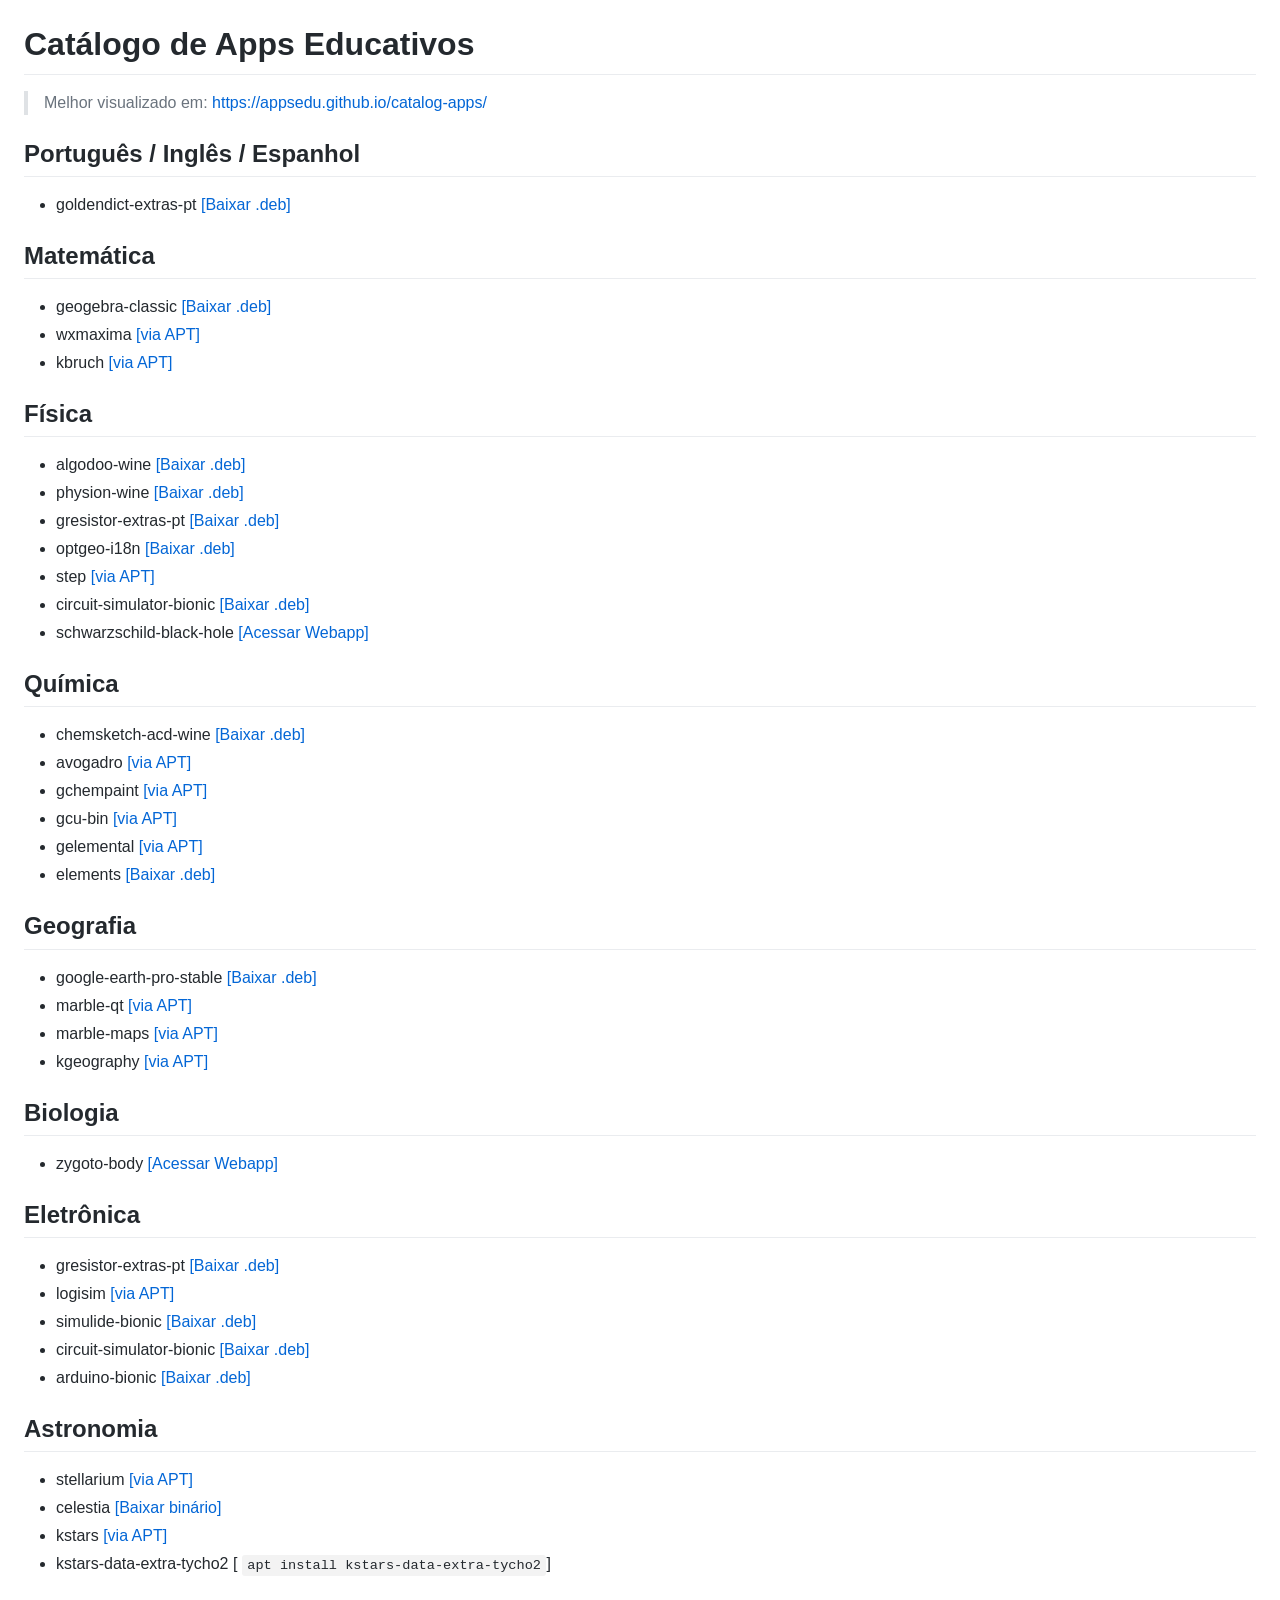
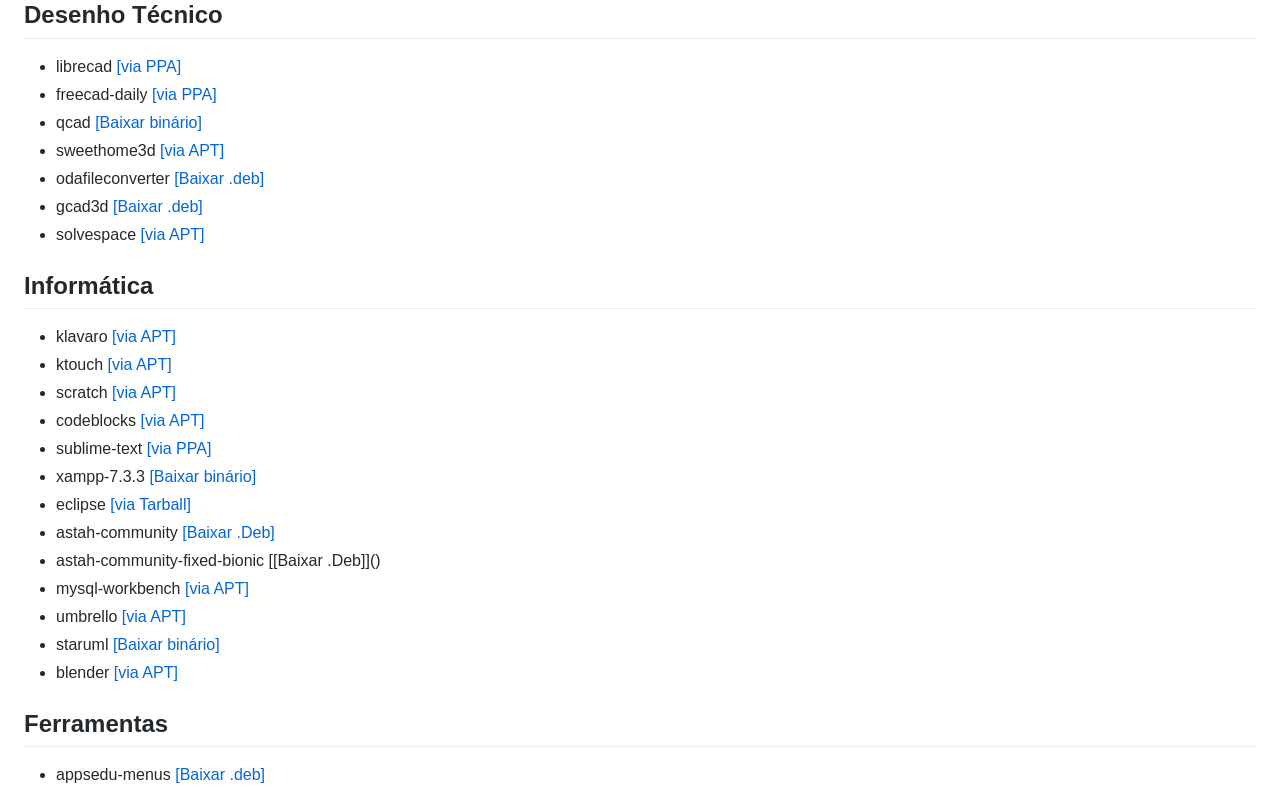
==== commit abab2405: "update" ====
--- a/index.html
+++ b/index.html
@@ -36,6 +36,7 @@
 - optgeo-i18n [[Baixar .deb]](https://drive.google.com/open?id=1nOh_3nkHdQli0TuyQ7AO9vBJJgvahXqQ)
 - step [[via APT]](appstream://org.kde.step.desktop)
 - circuit-simulator-bionic [[Baixar .deb]](https://github.com/appsedu/circuit-simulator-bionic/releases/download/2.7.0/circuit-simulator-bionic_2.7.0_all.deb)
+- schwarzschild-black-hole [[Acessar Webapp]](http://spiro.fisica.unipd.it/~antonell/schwarzschild/live/)
 
 ## Química
 
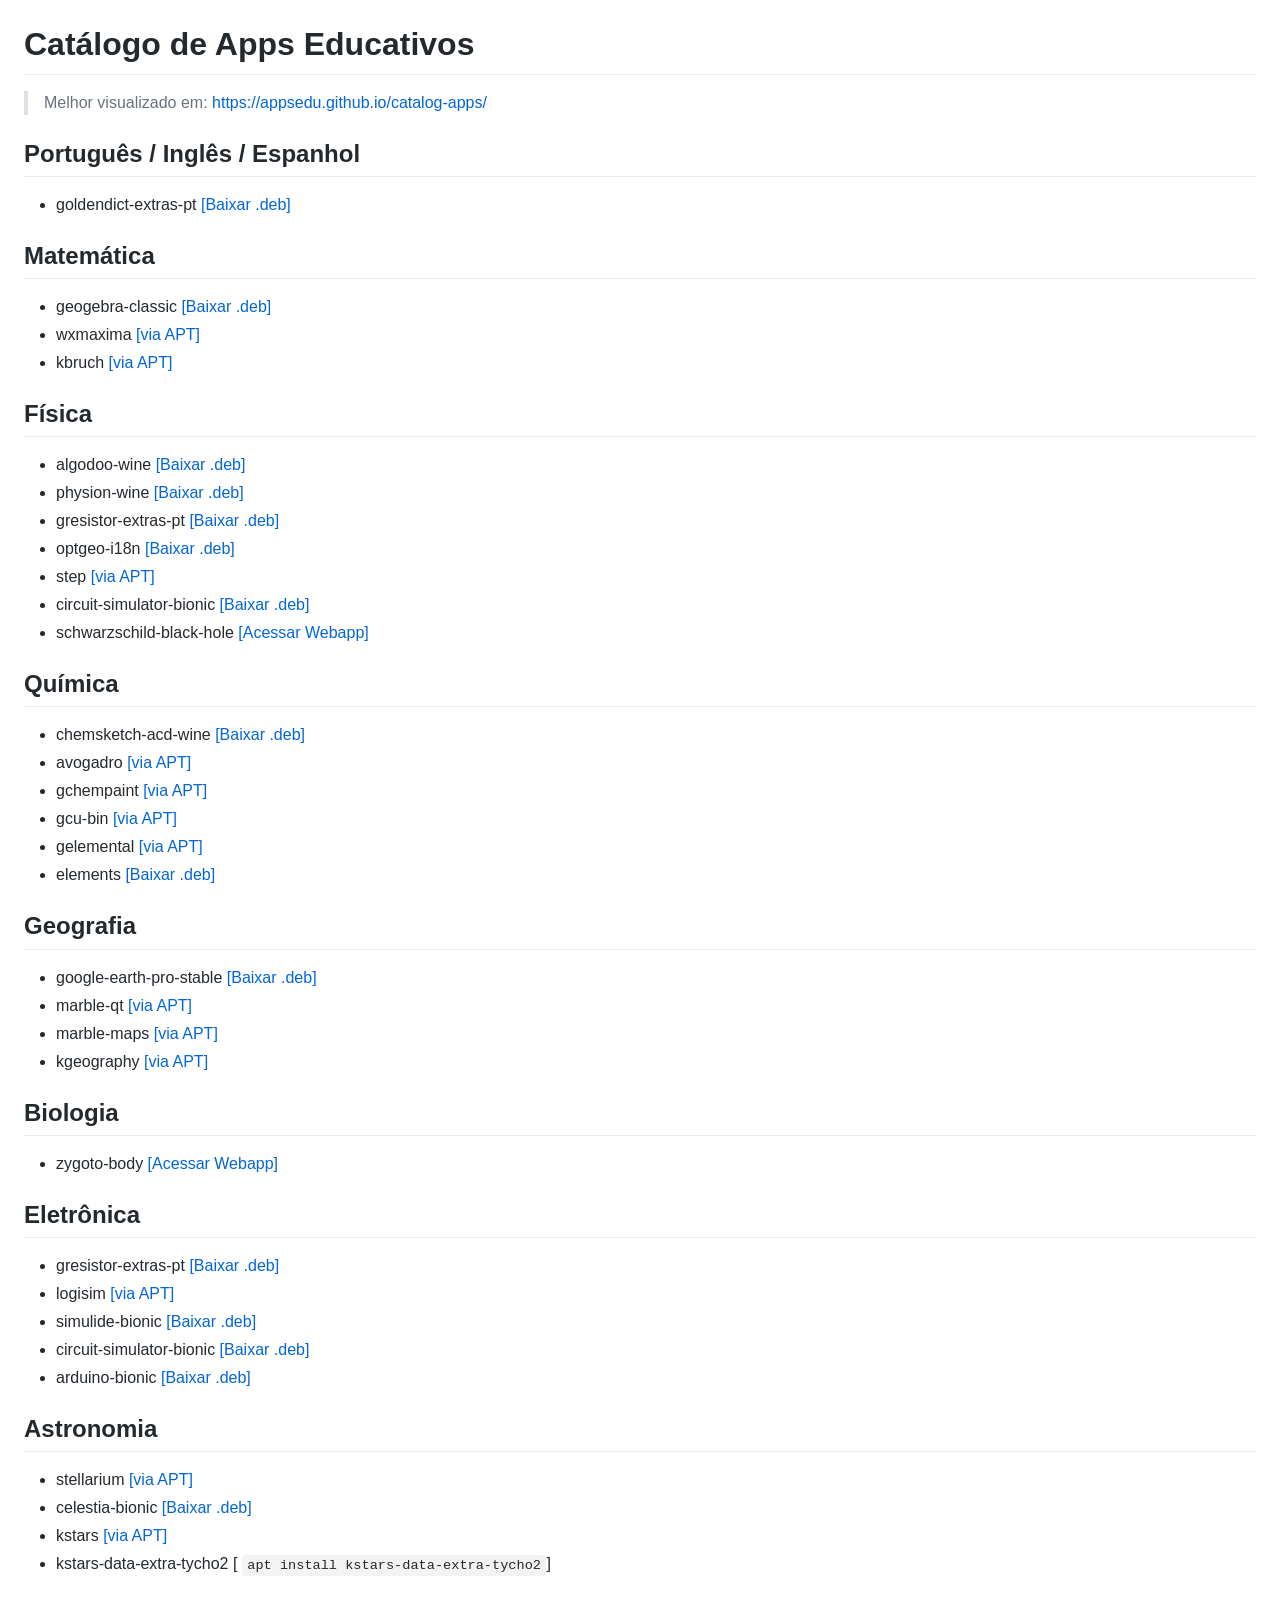
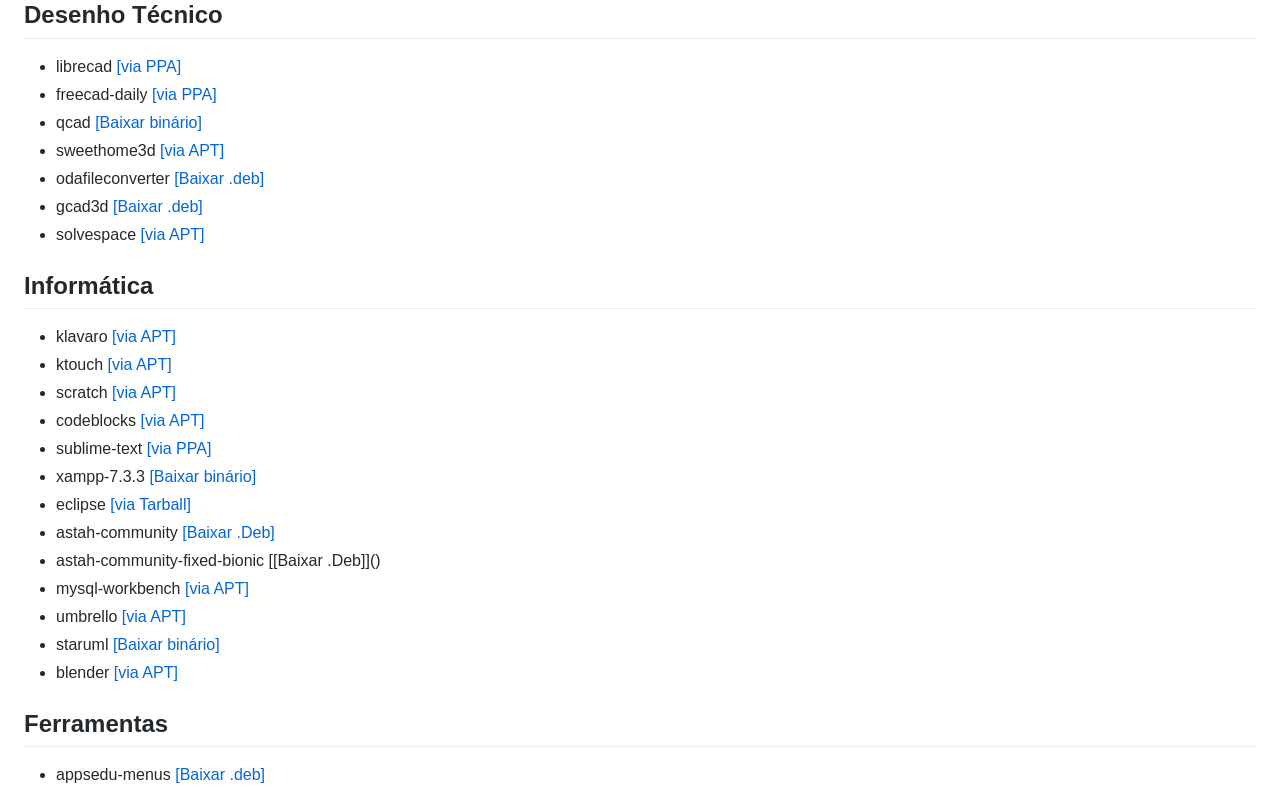
==== commit f56ee8b5: "added celestia" ====
--- a/index.html
+++ b/index.html
@@ -69,7 +69,7 @@
 ## Astronomia
 
 - stellarium [[via APT]](appstream://org.stellarium.Stellarium)
-- celestia [[Baixar binário]](https://celestia.space/files/celestia/1.5.1/celestia-1.5.1.x86.package)
+- celestia-bionic [[Baixar .deb]](https://github.com/appsedu/celestia-bionic)
 - kstars [[via APT]](appstream://org.kde.kstars.desktop)
 - kstars-data-extra-tycho2 [`apt install kstars-data-extra-tycho2`]
 
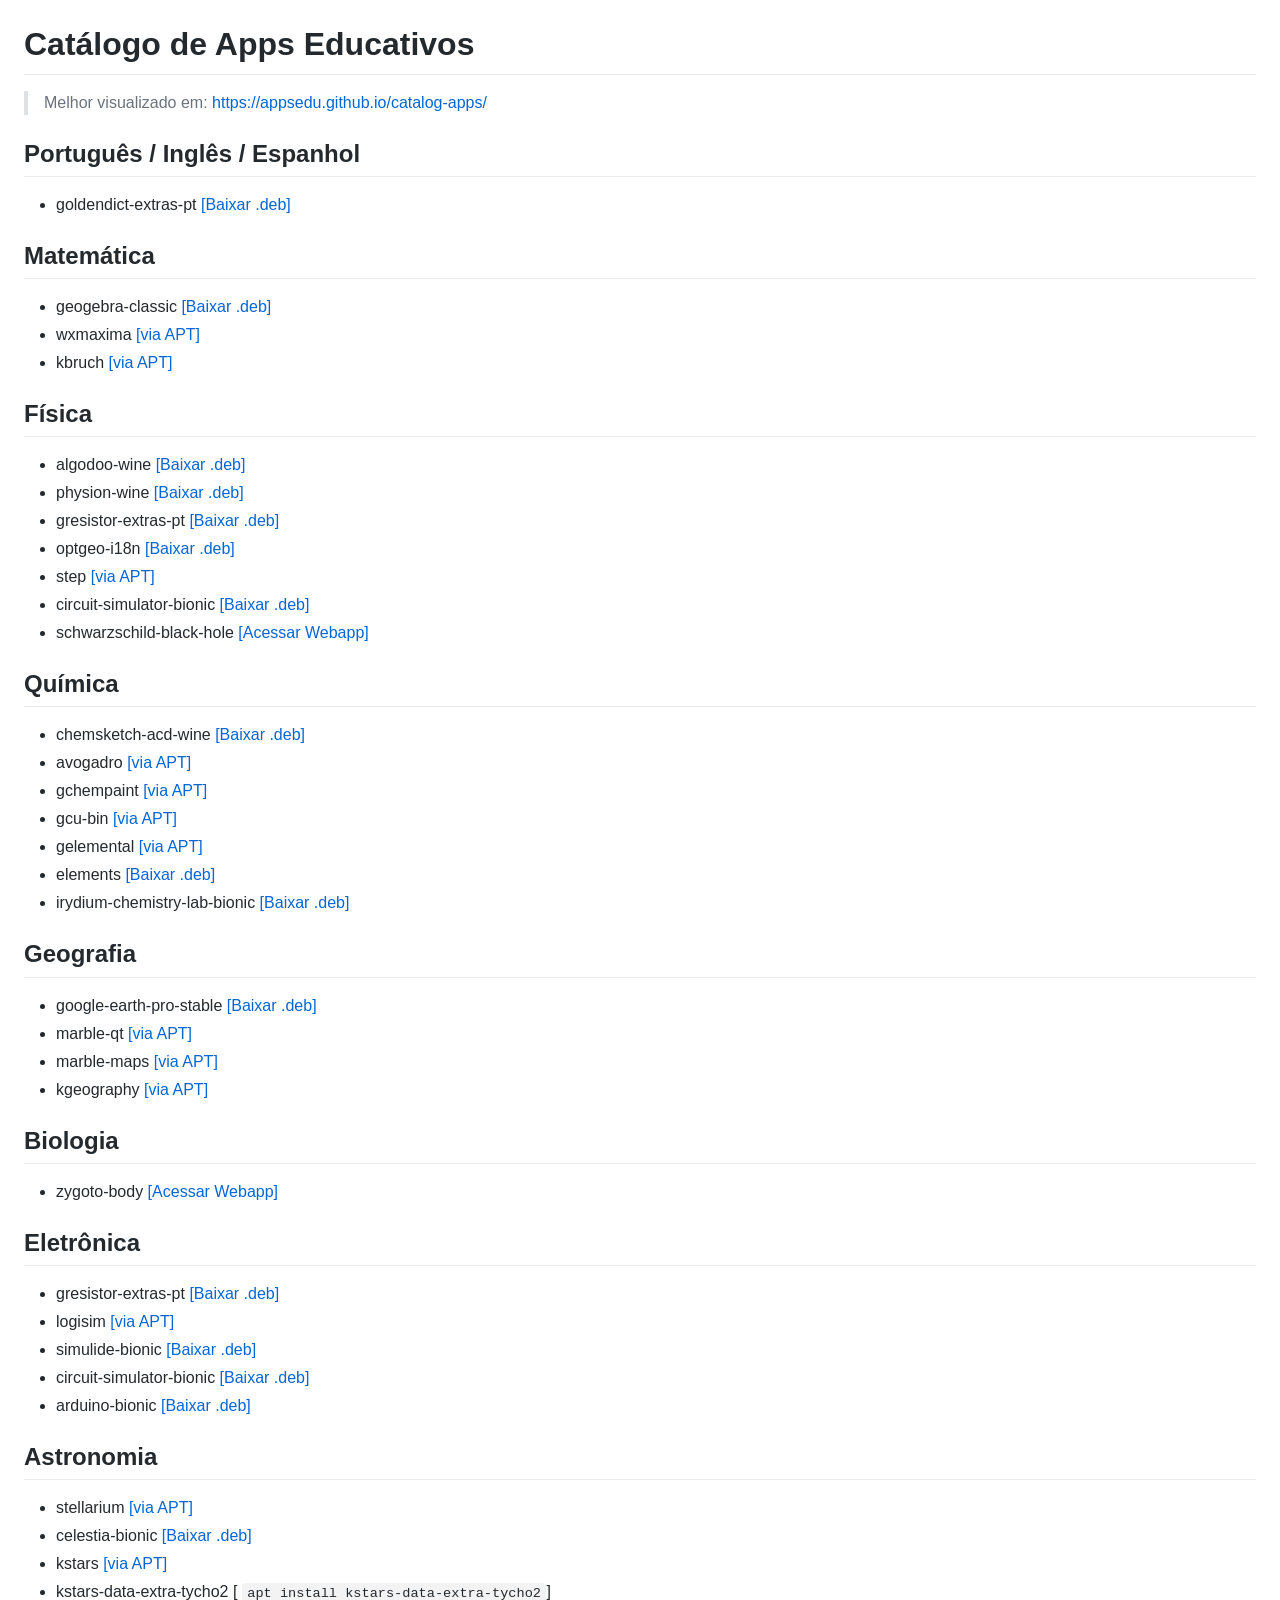
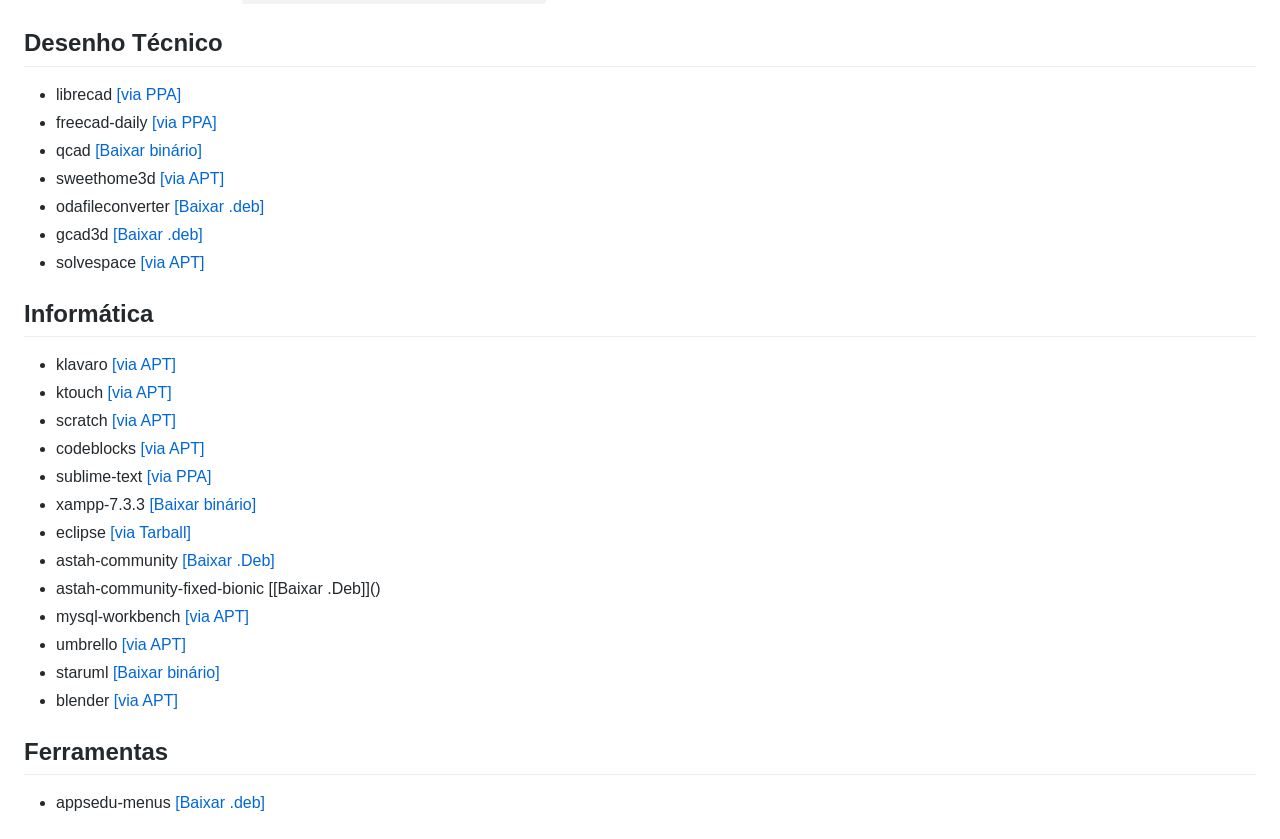
==== commit 47218179: "added irydium" ====
--- a/index.html
+++ b/index.html
@@ -1,20 +1,6656 @@
 <!doctype html>
 <html>
-	<head>
-		<meta charset="utf-8">
-		<meta name="viewport" content="width=device-width, initial-scale=1, minimal-ui">
-		<title>Markdown preview</title>
-		<style>.markdown-body hr::after,.markdown-body::after{clear:both}@font-face{font-family:octicons-link;src:url([data-uri]) format('woff')}.markdown-body{-ms-text-size-adjust:100%;-webkit-text-size-adjust:100%;color:#24292e;font-family:-apple-system,BlinkMacSystemFont,"Segoe UI",Helvetica,Arial,sans-serif,"Apple Color Emoji","Segoe UI Emoji","Segoe UI Symbol";font-size:16px;line-height:1.5;word-wrap:break-word}.markdown-body .pl-c{color:#6a737d}.markdown-body .pl-c1,.markdown-body .pl-s .pl-v{color:#005cc5}.markdown-body .pl-e,.markdown-body .pl-en{color:#6f42c1}.markdown-body .pl-s .pl-s1,.markdown-body .pl-smi{color:#24292e}.markdown-body .pl-ent{color:#22863a}.markdown-body .pl-k{color:#d73a49}.markdown-body .pl-pds,.markdown-body .pl-s,.markdown-body .pl-s .pl-pse .pl-s1,.markdown-body .pl-sr,.markdown-body .pl-sr .pl-cce,.markdown-body .pl-sr .pl-sra,.markdown-body .pl-sr .pl-sre{color:#032f62}.markdown-body .pl-smw,.markdown-body .pl-v{color:#e36209}.markdown-body .pl-bu{color:#b31d28}.markdown-body .pl-ii{color:#fafbfc;background-color:#b31d28}.markdown-body .pl-c2{color:#fafbfc;background-color:#d73a49}.markdown-body .pl-c2::before{content:"^M"}.markdown-body .pl-sr .pl-cce{font-weight:700;color:#22863a}.markdown-body .pl-ml{color:#735c0f}.markdown-body .pl-mh,.markdown-body .pl-mh .pl-en,.markdown-body .pl-ms{font-weight:700;color:#005cc5}.markdown-body .pl-mi{font-style:italic;color:#24292e}.markdown-body .pl-mb{font-weight:700;color:#24292e}.markdown-body .pl-md{color:#b31d28;background-color:#ffeef0}.markdown-body .pl-mi1{color:#22863a;background-color:#f0fff4}.markdown-body .pl-mc{color:#e36209;background-color:#ffebda}.markdown-body .pl-mi2{color:#f6f8fa;background-color:#005cc5}.markdown-body .pl-mdr{font-weight:700;color:#6f42c1}.markdown-body .pl-ba{color:#586069}.markdown-body .pl-sg{color:#959da5}.markdown-body .pl-corl{text-decoration:underline;color:#032f62}.markdown-body .octicon{display:inline-block;fill:currentColor;vertical-align:text-bottom}.markdown-body hr::after,.markdown-body hr::before,.markdown-body::after,.markdown-body::before{display:table;content:""}.markdown-body a{background-color:transparent;color:#0366d6;text-decoration:none}.markdown-body a:active,.markdown-body a:hover{outline-width:0}.markdown-body h1{margin:.67em 0}.markdown-body img{border-style:none}.markdown-body hr{box-sizing:content-box}.markdown-body input{font:inherit;margin:0;overflow:visible;font-family:inherit;font-size:inherit;line-height:inherit}.markdown-body dl dt,.markdown-body strong,.markdown-body table th{font-weight:600}.markdown-body code,.markdown-body pre{font-family:SFMono-Regular,Consolas,"Liberation Mono",Menlo,Courier,monospace}.markdown-body [type=checkbox]{box-sizing:border-box;padding:0}.markdown-body *{box-sizing:border-box}.markdown-body a:hover{text-decoration:underline}.markdown-body td,.markdown-body th{padding:0}.markdown-body blockquote{margin:0}.markdown-body ol ol,.markdown-body ul ol{list-style-type:lower-roman}.markdown-body ol ol ol,.markdown-body ol ul ol,.markdown-body ul ol ol,.markdown-body ul ul ol{list-style-type:lower-alpha}.markdown-body dd{margin-left:0}.markdown-body .pl-0{padding-left:0!important}.markdown-body .pl-1{padding-left:4px!important}.markdown-body .pl-2{padding-left:8px!important}.markdown-body .pl-3{padding-left:16px!important}.markdown-body .pl-4{padding-left:24px!important}.markdown-body .pl-5{padding-left:32px!important}.markdown-body .pl-6{padding-left:40px!important}.markdown-body>:first-child{margin-top:0!important}.markdown-body>:last-child{margin-bottom:0!important}.markdown-body a:not([href]){color:inherit;text-decoration:none}.markdown-body .anchor{float:left;padding-right:4px;margin-left:-20px;line-height:1}.markdown-body .anchor:focus{outline:0}.markdown-body blockquote,.markdown-body dl,.markdown-body ol,.markdown-body p,.markdown-body pre,.markdown-body table,.markdown-body ul{margin-top:0;margin-bottom:16px}.markdown-body hr{overflow:hidden;background:#e1e4e8;height:.25em;padding:0;margin:24px 0;border:0}.markdown-body blockquote{padding:0 1em;color:#6a737d;border-left:.25em solid #dfe2e5}.markdown-body h1,.markdown-body h2{padding-bottom:.3em;border-bottom:1px solid #eaecef}.markdown-body blockquote>:first-child{margin-top:0}.markdown-body blockquote>:last-child{margin-bottom:0}.markdown-body h1,.markdown-body h2,.markdown-body h3,.markdown-body h4,.markdown-body h5,.markdown-body h6{margin-top:24px;margin-bottom:16px;font-weight:600;line-height:1.25}.markdown-body h1 .octicon-link,.markdown-body h2 .octicon-link,.markdown-body h3 .octicon-link,.markdown-body h4 .octicon-link,.markdown-body h5 .octicon-link,.markdown-body h6 .octicon-link{color:#1b1f23;vertical-align:middle;visibility:hidden}.markdown-body h1:hover .anchor,.markdown-body h2:hover .anchor,.markdown-body h3:hover .anchor,.markdown-body h4:hover .anchor,.markdown-body h5:hover .anchor,.markdown-body h6:hover .anchor{text-decoration:none}.markdown-body h1:hover .anchor .octicon-link,.markdown-body h2:hover .anchor .octicon-link,.markdown-body h3:hover .anchor .octicon-link,.markdown-body h4:hover .anchor .octicon-link,.markdown-body h5:hover .anchor .octicon-link,.markdown-body h6:hover .anchor .octicon-link{visibility:visible}.markdown-body h1{font-size:2em}.markdown-body h2{font-size:1.5em}.markdown-body h3{font-size:1.25em}.markdown-body h4{font-size:1em}.markdown-body h5{font-size:.875em}.markdown-body h6{font-size:.85em;color:#6a737d}.markdown-body ol,.markdown-body ul{padding-left:2em}.markdown-body ol ol,.markdown-body ol ul,.markdown-body ul ol,.markdown-body ul ul{margin-top:0;margin-bottom:0}.markdown-body li{word-wrap:break-all}.markdown-body li>p{margin-top:16px}.markdown-body li+li{margin-top:.25em}.markdown-body dl{padding:0}.markdown-body dl dt{padding:0;margin-top:16px;font-size:1em;font-style:italic}.markdown-body dl dd{padding:0 16px;margin-bottom:16px}.markdown-body table{border-spacing:0;border-collapse:collapse;display:block;width:100%;overflow:auto}.markdown-body table td,.markdown-body table th{padding:6px 13px;border:1px solid #dfe2e5}.markdown-body table tr{background-color:#fff;border-top:1px solid #c6cbd1}.markdown-body table tr:nth-child(2n){background-color:#f6f8fa}.markdown-body img{max-width:100%;box-sizing:content-box;background-color:#fff}.markdown-body img[align=right]{padding-left:20px}.markdown-body img[align=left]{padding-right:20px}.markdown-body code{padding:.2em .4em;margin:0;font-size:85%;background-color:rgba(27,31,35,.05);border-radius:3px}.markdown-body pre{word-wrap:normal}.markdown-body pre>code{padding:0;margin:0;font-size:100%;word-break:normal;white-space:pre;background:0 0;border:0}.markdown-body .highlight{margin-bottom:16px}.markdown-body .highlight pre{margin-bottom:0;word-break:normal}.markdown-body .highlight pre,.markdown-body pre{padding:16px;overflow:auto;font-size:85%;line-height:1.45;background-color:#f6f8fa;border-radius:3px}.markdown-body pre code{display:inline;max-width:auto;padding:0;margin:0;overflow:visible;line-height:inherit;word-wrap:normal;background-color:transparent;border:0}.markdown-body .full-commit .btn-outline:not(:disabled):hover{color:#005cc5;border-color:#005cc5}.markdown-body kbd{display:inline-block;padding:3px 5px;font:11px SFMono-Regular,Consolas,"Liberation Mono",Menlo,Courier,monospace;line-height:10px;color:#444d56;vertical-align:middle;background-color:#fafbfc;border:1px solid #d1d5da;border-bottom-color:#c6cbd1;border-radius:3px;box-shadow:inset 0 -1px 0 #c6cbd1}.markdown-body :checked+.radio-label{position:relative;z-index:1;border-color:#0366d6}.markdown-body .task-list-item{list-style-type:none}.markdown-body .task-list-item+.task-list-item{margin-top:3px}.markdown-body .task-list-item input{margin:0 .2em .25em -1.6em;vertical-align:middle}.markdown-body hr{border-bottom-color:#eee}
-body{width:auto;padding:16px}.alert{padding:15px;margin-bottom:20px;border:1px solid transparent;border-radius:4px}.alert h4{margin-top:0;color:inherit}.alert .alert-link{font-weight:700}.alert>p,.alert>ul{margin-bottom:0}.alert>p+p{margin-top:5px}.alert-dismissable{padding-right:35px}.alert-dismissable .close{position:relative;top:-2px;right:-21px;color:inherit}.alert-success{color:#3c763d;background-color:#dff0d8;border-color:#d6e9c6}.alert-success hr{border-top-color:#c9e2b3}.alert-success .alert-link{color:#2b542c}.alert-info{color:#31708f;background-color:#d9edf7;border-color:#bce8f1}.alert-info hr{border-top-color:#a6e1ec}.alert-info .alert-link{color:#245269}.alert-warning{color:#8a6d3b;background-color:#fcf8e3;border-color:#faebcc}.alert-warning hr{border-top-color:#f7e1b5}.alert-warning .alert-link{color:#66512c}.alert-danger{color:#a94442;background-color:#f2dede;border-color:#ebccd1}.alert-danger hr{border-top-color:#e4b9c0}.alert-danger .alert-link{color:#843534}</style>
-		<script type="text/javascript">!function(){this.MooTools={version:"1.6.0",build:"529422872adfff401b901b8b6c7ca5114ee95e2b"};var a=this.typeOf=function(t){if(null==t)return"null";if(null!=t.$family)return t.$family();if(t.nodeName){if(1==t.nodeType)return"element";if(3==t.nodeType)return/\S/.test(t.nodeValue)?"textnode":"whitespace"}else if("number"==typeof t.length){if("callee"in t)return"arguments";if("item"in t)return"collection"}return typeof t},s=(this.instanceOf=function(t,e){if(null==t)return!1;for(var n=t.$constructor||t.constructor;n;){if(n===e)return!0;n=n.parent}return!!t.hasOwnProperty&&t instanceof e},Object.prototype.hasOwnProperty),o=!0;for(var t in{toString:1})o=null;function u(t,e,n){if(o)for(var r=o.length;r--;){var i=o[r];s.call(t,i)&&e.call(n,i,t[i])}}o&&(o=["hasOwnProperty","valueOf","isPrototypeOf","propertyIsEnumerable","toLocaleString","toString","constructor"]);var e=this.Function;e.prototype.overloadSetter=function(r){var i=this;return function(t,e){if(null==t)return this;if(r||"string"!=typeof t){for(var n in t)i.call(this,n,t[n]);u(t,i,this)}else i.call(this,t,e);return this}},e.prototype.overloadGetter=function(i){var s=this;return function(t){var e,n;if("string"!=typeof t?e=t:1<arguments.length?e=arguments:i&&(e=[t]),e){n={};for(var r=0;r<e.length;r++)n[e[r]]=s.call(this,e[r])}else n=s.call(this,t);return n}},e.prototype.extend=function(t,e){this[t]=e}.overloadSetter(),e.prototype.implement=function(t,e){this.prototype[t]=e}.overloadSetter();var c=Array.prototype.slice;Array.convert=function(t){return null==t?[]:h.isEnumerable(t)&&"string"!=typeof t?"array"==a(t)?t:c.call(t):[t]},e.convert=function(t){return"function"==a(t)?t:function(){return t}},Number.convert=function(t){var e=parseFloat(t);return isFinite(e)?e:null},String.convert=function(t){return t+""},e.from=e.convert,Number.from=Number.convert,String.from=String.convert,e.implement({hide:function(){return this.$hidden=!0,this},protect:function(){return this.$protected=!0,this}});var h=this.Type=function(t,e){if(t){var n=t.toLowerCase();h["is"+t]=function(t){return a(t)==n},null!=e&&(e.prototype.$family=function(){return n}.hide())}return null==e?null:(e.extend(this),e.$constructor=h,e.prototype.$constructor=e)},n=Object.prototype.toString;h.isEnumerable=function(t){return null!=t&&"number"==typeof t.length&&"[object Function]"!=n.call(t)};var r={},l=function(t){var e=a(t.prototype);return r[e]||(r[e]=[])},f=function(t,e){if(!e||!e.$hidden){for(var n=l(this),r=0;r<n.length;r++){var i=n[r];"type"==a(i)?f.call(i,t,e):i.call(this,t,e)}var s=this.prototype[t];null!=s&&s.$protected||(this.prototype[t]=e),null==this[t]&&"function"==a(e)&&p.call(this,t,function(t){return e.apply(t,c.call(arguments,1))})}},p=function(t,e){if(!e||!e.$hidden){var n=this[t];null!=n&&n.$protected||(this[t]=e)}};h.implement({implement:f.overloadSetter(),extend:p.overloadSetter(),alias:function(t,e){f.call(this,t,this.prototype[e])}.overloadSetter(),mirror:function(t){return l(this).push(t),this}}),new h("Type",h);var d=function(t,e,i){var n=e!=Object,s=e.prototype;n&&(e=new h(t,e));for(var r=0,o=i.length;r<o;r++){var a=i[r],u=e[a],c=s[a];u&&u.protect(),n&&c&&e.implement(a,c.protect())}if(n){var l=s.propertyIsEnumerable(i[0]);e.forEachMethod=function(t){if(!l)for(var e=0,n=i.length;e<n;e++)t.call(s,s[i[e]],i[e]);for(var r in s)t.call(s,s[r],r)}}return d};d("String",String,["charAt","charCodeAt","concat","contains","indexOf","lastIndexOf","match","quote","replace","search","slice","split","substr","substring","trim","toLowerCase","toUpperCase"])("Array",Array,["pop","push","reverse","shift","sort","splice","unshift","concat","join","slice","indexOf","lastIndexOf","filter","forEach","every","map","some","reduce","reduceRight","contains"])("Number",Number,["toExponential","toFixed","toLocaleString","toPrecision"])("Function",e,["apply","call","bind"])("RegExp",RegExp,["exec","test"])("Object",Object,["create","defineProperty","defineProperties","keys","getPrototypeOf","getOwnPropertyDescriptor","getOwnPropertyNames","preventExtensions","isExtensible","seal","isSealed","freeze","isFrozen"])("Date",Date,["now"]),Object.extend=p.overloadSetter(),Date.extend("now",function(){return+new Date}),new h("Boolean",Boolean),Number.prototype.$family=function(){return isFinite(this)?"number":"null"}.hide(),Number.extend("random",function(t,e){return Math.floor(Math.random()*(e-t+1)+t)}),Array.implement({forEach:function(t,e){for(var n=0,r=this.length;n<r;n++)n in this&&t.call(e,this[n],n,this)},each:function(t,e){return Array.forEach(this,t,e),this}}),Object.extend({keys:function(t){var e=[];for(var n in t)s.call(t,n)&&e.push(n);return u(t,function(t){e.push(t)}),e},forEach:function(e,n,r){Object.keys(e).forEach(function(t){n.call(r,e[t],t,e)})}}),Object.each=Object.forEach;var i=function(t){switch(a(t)){case"array":return t.clone();case"object":return Object.clone(t);default:return t}};Array.implement("clone",function(){for(var t=this.length,e=new Array(t);t--;)e[t]=i(this[t]);return e});var m=function(t,e,n){switch(a(n)){case"object":"object"==a(t[e])?Object.merge(t[e],n):t[e]=Object.clone(n);break;case"array":t[e]=n.clone();break;default:t[e]=n}return t};Object.extend({merge:function(t,e,n){if("string"==a(e))return m(t,e,n);for(var r=1,i=arguments.length;r<i;r++){var s=arguments[r];for(var o in s)m(t,o,s[o])}return t},clone:function(t){var e={};for(var n in t)e[n]=i(t[n]);return e},append:function(t){for(var e=1,n=arguments.length;e<n;e++){var r=arguments[e]||{};for(var i in r)t[i]=r[i]}return t}}),["Object","WhiteSpace","TextNode","Collection","Arguments"].each(function(t){new h(t)});var v=Date.now();String.extend("uniqueID",function(){return(v++).toString(36)})}(),Array.implement({every:function(t,e){for(var n=0,r=this.length>>>0;n<r;n++)if(n in this&&!t.call(e,this[n],n,this))return!1;return!0},filter:function(t,e){for(var n,r=[],i=0,s=this.length>>>0;i<s;i++)i in this&&(n=this[i],t.call(e,n,i,this)&&r.push(n));return r},indexOf:function(t,e){for(var n=this.length>>>0,r=e<0?Math.max(0,n+e):e||0;r<n;r++)if(this[r]===t)return r;return-1},map:function(t,e){for(var n=this.length>>>0,r=Array(n),i=0;i<n;i++)i in this&&(r[i]=t.call(e,this[i],i,this));return r},some:function(t,e){for(var n=0,r=this.length>>>0;n<r;n++)if(n in this&&t.call(e,this[n],n,this))return!0;return!1},clean:function(){return this.filter(function(t){return null!=t})},invoke:function(e){var n=Array.slice(arguments,1);return this.map(function(t){return t[e].apply(t,n)})},associate:function(t){for(var e={},n=Math.min(this.length,t.length),r=0;r<n;r++)e[t[r]]=this[r];return e},link:function(t){for(var e={},n=0,r=this.length;n<r;n++)for(var i in t)if(t[i](this[n])){e[i]=this[n],delete t[i];break}return e},contains:function(t,e){return-1!=this.indexOf(t,e)},append:function(t){return this.push.apply(this,t),this},getLast:function(){return this.length?this[this.length-1]:null},getRandom:function(){return this.length?this[Number.random(0,this.length-1)]:null},include:function(t){return this.contains(t)||this.push(t),this},combine:function(t){for(var e=0,n=t.length;e<n;e++)this.include(t[e]);return this},erase:function(t){for(var e=this.length;e--;)this[e]===t&&this.splice(e,1);return this},empty:function(){return this.length=0,this},flatten:function(){for(var t=[],e=0,n=this.length;e<n;e++){var r=typeOf(this[e]);"null"!=r&&(t=t.concat("array"==r||"collection"==r||"arguments"==r||instanceOf(this[e],Array)?Array.flatten(this[e]):this[e]))}return t},pick:function(){for(var t=0,e=this.length;t<e;t++)if(null!=this[t])return this[t];return null},hexToRgb:function(t){if(3!=this.length)return null;var e=this.map(function(t){return 1==t.length&&(t+=t),parseInt(t,16)});return t?e:"rgb("+e+")"},rgbToHex:function(t){if(this.length<3)return null;if(4==this.length&&0==this[3]&&!t)return"transparent";for(var e=[],n=0;n<3;n++){var r=(this[n]-0).toString(16);e.push(1==r.length?"0"+r:r)}return t?e:"#"+e.join("")}}),String.implement({contains:function(t,e){return-1<(e?String(this).slice(e):String(this)).indexOf(t)},test:function(t,e){return("regexp"==typeOf(t)?t:new RegExp(""+t,e)).test(this)},trim:function(){return String(this).replace(/^\s+|\s+$/g,"")},clean:function(){return String(this).replace(/\s+/g," ").trim()},camelCase:function(){return String(this).replace(/-\D/g,function(t){return t.charAt(1).toUpperCase()})},hyphenate:function(){return String(this).replace(/[A-Z]/g,function(t){return"-"+t.charAt(0).toLowerCase()})},capitalize:function(){return String(this).replace(/\b[a-z]/g,function(t){return t.toUpperCase()})},escapeRegExp:function(){return String(this).replace(/([-.*+?^${}()|[\]\/\\])/g,"\\$1")},toInt:function(t){return parseInt(this,t||10)},toFloat:function(){return parseFloat(this)},hexToRgb:function(t){var e=String(this).match(/^#?(\w{1,2})(\w{1,2})(\w{1,2})$/);return e?e.slice(1).hexToRgb(t):null},rgbToHex:function(t){var e=String(this).match(/\d{1,3}/g);return e?e.rgbToHex(t):null},substitute:function(n,t){return String(this).replace(t||/\\?\{([^{}]+)\}/g,function(t,e){return"\\"==t.charAt(0)?t.slice(1):null!=n[e]?n[e]:""})}}),Number.implement({limit:function(t,e){return Math.min(e,Math.max(t,this))},round:function(t){return t=Math.pow(10,t||0).toFixed(t<0?-t:0),Math.round(this*t)/t},times:function(t,e){for(var n=0;n<this;n++)t.call(e,n,this)},toFloat:function(){return parseFloat(this)},toInt:function(t){return parseInt(this,t||10)}}),Number.alias("each","times"),function(t){var e={};["abs","acos","asin","atan","atan2","ceil","cos","exp","floor","log","max","min","pow","sin","sqrt","tan"].each(function(t){Number[t]||(e[t]=function(){return Math[t].apply(null,[this].concat(Array.convert(arguments)))})}),Number.implement(e)}(),Function.extend({attempt:function(){for(var t=0,e=arguments.length;t<e;t++)try{return arguments[t]()}catch(t){}return null}}),Function.implement({attempt:function(t,e){try{return this.apply(e,Array.convert(t))}catch(t){}return null},bind:function(r){var i=this,s=1<arguments.length?Array.slice(arguments,1):null,o=function(){},a=function(){var t=r,e=arguments.length;this instanceof a&&(o.prototype=i.prototype,t=new o);var n=s||e?i.apply(t,s&&e?s.concat(Array.slice(arguments)):s||arguments):i.call(t);return t==r?n:t};return a},pass:function(t,e){var n=this;return null!=t&&(t=Array.convert(t)),function(){return n.apply(e,t||arguments)}},delay:function(t,e,n){return setTimeout(this.pass(null==n?[]:n,e),t)},periodical:function(t,e,n){return setInterval(this.pass(null==n?[]:n,e),t)}}),Object.extend({subset:function(t,e){for(var n={},r=0,i=e.length;r<i;r++){var s=e[r];s in t&&(n[s]=t[s])}return n},map:function(t,e,n){for(var r={},i=Object.keys(t),s=0;s<i.length;s++){var o=i[s];r[o]=e.call(n,t[o],o,t)}return r},filter:function(t,e,n){for(var r={},i=Object.keys(t),s=0;s<i.length;s++){var o=i[s],a=t[o];e.call(n,a,o,t)&&(r[o]=a)}return r},every:function(t,e,n){for(var r=Object.keys(t),i=0;i<r.length;i++){var s=r[i];if(!e.call(n,t[s],s))return!1}return!0},some:function(t,e,n){for(var r=Object.keys(t),i=0;i<r.length;i++){var s=r[i];if(e.call(n,t[s],s))return!0}return!1},values:function(t){for(var e=[],n=Object.keys(t),r=0;r<n.length;r++){var i=n[r];e.push(t[i])}return e},getLength:function(t){return Object.keys(t).length},keyOf:function(t,e){for(var n=Object.keys(t),r=0;r<n.length;r++){var i=n[r];if(t[i]===e)return i}return null},contains:function(t,e){return null!=Object.keyOf(t,e)},toQueryString:function(t,i){var s=[];return Object.each(t,function(t,e){var n;switch(i&&(e=i+"["+e+"]"),typeOf(t)){case"object":n=Object.toQueryString(t,e);break;case"array":var r={};t.each(function(t,e){r[e]=t}),n=Object.toQueryString(r,e);break;default:n=e+"="+encodeURIComponent(t)}null!=t&&s.push(n)}),s.join("&")}}),function(){var t,e,n,r=this.document,i=r.window=this,s=function(t,e){t=t.toLowerCase(),e=e?e.toLowerCase():"";var n=t.match(/(edge)[\s\/:]([\w\d\.]+)/);return n||(n=t.match(/(opera|ie|firefox|chrome|trident|crios|version)[\s\/:]([\w\d\.]+)?.*?(safari|(?:rv[\s\/:]|version[\s\/:])([\w\d\.]+)|$)/)||[null,"unknown",0]),"trident"==n[1]?(n[1]="ie",n[4]&&(n[2]=n[4])):"crios"==n[1]&&(n[1]="chrome"),"win"==(e=t.match(/ip(?:ad|od|hone)/)?"ios":(t.match(/(?:webos|android)/)||t.match(/mac|win|linux/)||["other"])[0])&&(e="windows"),{extend:Function.prototype.extend,name:"version"==n[1]?n[3]:n[1],version:parseFloat("opera"==n[1]&&n[4]?n[4]:n[2]),platform:e}},o=this.Browser=s(navigator.userAgent,navigator.platform);if("ie"==o.name&&r.documentMode&&(o.version=r.documentMode),o.extend({Features:{xpath:!!r.evaluate,air:!!i.runtime,query:!!r.querySelector,json:!!i.JSON},parseUA:s}),o.Request=(t=function(){return new XMLHttpRequest},e=function(){return new ActiveXObject("MSXML2.XMLHTTP")},n=function(){return new ActiveXObject("Microsoft.XMLHTTP")},Function.attempt(function(){return t(),t},function(){return e(),e},function(){return n(),n})),o.Features.xhr=!!o.Request,o.exec=function(t){if(!t)return t;if(i.execScript)i.execScript(t);else{var e=r.createElement("script");e.setAttribute("type","text/javascript"),e.text=t,r.head.appendChild(e),r.head.removeChild(e)}return t},String.implement("stripScripts",function(t){var n="",e=this.replace(/<script[^>]*>([\s\S]*?)<\/script>/gi,function(t,e){return n+=e+"\n",""});return!0===t?o.exec(n):"function"==typeOf(t)&&t(n,e),e}),o.extend({Document:this.Document,Window:this.Window,Element:this.Element,Event:this.Event}),this.Window=this.$constructor=new Type("Window",function(){}),this.$family=Function.convert("window").hide(),Window.mirror(function(t,e){i[t]=e}),this.Document=r.$constructor=new Type("Document",function(){}),r.$family=Function.convert("document").hide(),Document.mirror(function(t,e){r[t]=e}),r.html=r.documentElement,r.head||(r.head=r.getElementsByTagName("head")[0]),r.execCommand)try{r.execCommand("BackgroundImageCache",!1,!0)}catch(t){}if(this.attachEvent&&!this.addEventListener){var a=function(){this.detachEvent("onunload",a),r.head=r.html=r.window=null,i=this.Window=r=null};this.attachEvent("onunload",a)}var u=Array.convert;try{u(r.html.childNodes)}catch(t){Array.convert=function(t){if("string"!=typeof t&&Type.isEnumerable(t)&&"array"!=typeOf(t)){for(var e=t.length,n=new Array(e);e--;)n[e]=t[e];return n}return u(t)};var c=Array.prototype,l=c.slice;["pop","push","reverse","shift","sort","splice","unshift","concat","join","slice"].each(function(t){var e=c[t];Array[t]=function(t){return e.apply(Array.convert(t),l.call(arguments,1))}})}}(),function(){var l={},t=this.DOMEvent=new Type("DOMEvent",function(t,e){if(e||(e=window),(t=t||e.event).$extended)return t;this.event=t,this.$extended=!0,this.shift=t.shiftKey,this.control=t.ctrlKey,this.alt=t.altKey,this.meta=t.metaKey;for(var n=this.type=t.type,r=t.target||t.srcElement;r&&3==r.nodeType;)r=r.parentNode;if(this.target=document.id(r),0==n.indexOf("key")){var i=this.code=t.which||t.keyCode;this.shift&&"keypress"==n||(this.key=l[i]),"keydown"!=n&&"keyup"!=n||(111<i&&i<124?this.key="f"+(i-111):95<i&&i<106&&(this.key=i-96)),null==this.key&&(this.key=String.fromCharCode(i).toLowerCase())}else if("click"==n||"dblclick"==n||"contextmenu"==n||"wheel"==n||"DOMMouseScroll"==n||0==n.indexOf("mouse")){var s=e.document;if(s=s.compatMode&&"CSS1Compat"!=s.compatMode?s.body:s.html,this.page={x:null!=t.pageX?t.pageX:t.clientX+s.scrollLeft,y:null!=t.pageY?t.pageY:t.clientY+s.scrollTop},this.client={x:null!=t.pageX?t.pageX-e.pageXOffset:t.clientX,y:null!=t.pageY?t.pageY-e.pageYOffset:t.clientY},"DOMMouseScroll"!=n&&"wheel"!=n&&"mousewheel"!=n||(this.wheel=function(t){var e;if(t.wheelDelta)e=t.wheelDelta%120==0?t.wheelDelta/120:t.wheelDelta/12;else{var n=t.deltaY||t.detail||0;e=-(n%3==0?n/3:10*n)}return e}(t)),this.rightClick=3==t.which||2==t.button,"mouseover"==n||"mouseout"==n||"mouseenter"==n||"mouseleave"==n){for(var o="mouseover"==n||"mouseenter"==n,a=t.relatedTarget||t[(o?"from":"to")+"Element"];a&&3==a.nodeType;)a=a.parentNode;this.relatedTarget=document.id(a)}}else if(0==n.indexOf("touch")||0==n.indexOf("gesture")){this.rotation=t.rotation,this.scale=t.scale,this.targetTouches=t.targetTouches,this.changedTouches=t.changedTouches;var u=this.touches=t.touches;if(u&&u[0]){var c=u[0];this.page={x:c.pageX,y:c.pageY},this.client={x:c.clientX,y:c.clientY}}}this.client||(this.client={}),this.page||(this.page={})});t.implement({stop:function(){return this.preventDefault().stopPropagation()},stopPropagation:function(){return this.event.stopPropagation?this.event.stopPropagation():this.event.cancelBubble=!0,this},preventDefault:function(){return this.event.preventDefault?this.event.preventDefault():this.event.returnValue=!1,this}}),t.defineKey=function(t,e){return l[t]=e,this},t.defineKeys=t.defineKey.overloadSetter(!0),t.defineKeys({38:"up",40:"down",37:"left",39:"right",27:"esc",32:"space",8:"backspace",9:"tab",46:"delete",13:"enter"})}(),function(){var r=this.Class=new Type("Class",function(t){instanceOf(t,Function)&&(t={initialize:t});var e=function(){if(i(this),e.$prototyping)return this;this.$caller=null,this.$family=null;var t=this.initialize?this.initialize.apply(this,arguments):this;return this.$caller=this.caller=null,t}.extend(this).implement(t);return e.$constructor=r,(e.prototype.$constructor=e).prototype.parent=n,e}),n=function(){if(!this.$caller)throw new Error('The method "parent" cannot be called.');var t=this.$caller.$name,e=this.$caller.$owner.parent,n=e?e.prototype[t]:null;if(!n)throw new Error('The method "'+t+'" has no parent.');return n.apply(this,arguments)},i=function(t){for(var e in t){var n=t[e];switch(typeOf(n)){case"object":var r=function(){};r.prototype=n,t[e]=i(new r);break;case"array":t[e]=n.clone()}}return t},s=function(t,e,n){if(r.Mutators.hasOwnProperty(t)&&null==(e=r.Mutators[t].call(this,e)))return this;if("function"==typeOf(e)){if(e.$hidden)return this;this.prototype[t]=n?e:function(t,r,i){i.$origin&&(i=i.$origin);var s=function(){if(i.$protected&&null==this.$caller)throw new Error('The method "'+r+'" cannot be called.');var t=this.caller,e=this.$caller;this.caller=e,this.$caller=s;var n=i.apply(this,arguments);return this.$caller=e,this.caller=t,n}.extend({$owner:t,$origin:i,$name:r});return s}(this,t,e)}else Object.merge(this.prototype,t,e);return this};r.implement("implement",s.overloadSetter()),r.Mutators={Extends:function(t){this.parent=t,this.prototype=function(t){t.$prototyping=!0;var e=new t;return delete t.$prototyping,e}(t)},Implements:function(t){Array.convert(t).each(function(t){var e=new t;for(var n in e)s.call(this,n,e[n],!0)},this)}}}(),function(){this.Chain=new Class({$chain:[],chain:function(){return this.$chain.append(Array.flatten(arguments)),this},callChain:function(){return!!this.$chain.length&&this.$chain.shift().apply(this,arguments)},clearChain:function(){return this.$chain.empty(),this}});var i=function(t){return t.replace(/^on([A-Z])/,function(t,e){return e.toLowerCase()})};this.Events=new Class({$events:{},addEvent:function(t,e,n){return t=i(t),this.$events[t]=(this.$events[t]||[]).include(e),n&&(e.internal=!0),this},addEvents:function(t){for(var e in t)this.addEvent(e,t[e]);return this},fireEvent:function(t,e,n){t=i(t);var r=this.$events[t];return r&&(e=Array.convert(e),r.each(function(t){n?t.delay(n,this,e):t.apply(this,e)},this)),this},removeEvent:function(t,e){t=i(t);var n=this.$events[t];if(n&&!e.internal){var r=n.indexOf(e);-1!=r&&delete n[r]}return this},removeEvents:function(t){var e;if("object"==typeOf(t)){for(e in t)this.removeEvent(e,t[e]);return this}for(e in t&&(t=i(t)),this.$events)if(!t||t==e)for(var n=this.$events[e],r=n.length;r--;)r in n&&this.removeEvent(e,n[r]);return this}}),this.Options=new Class({setOptions:function(){var t=this.options=Object.merge.apply(null,[{},this.options].append(arguments));if(this.addEvent)for(var e in t)"function"==typeOf(t[e])&&/^on[A-Z]/.test(e)&&(this.addEvent(e,t[e]),delete t[e]);return this}})}(),function(){var s,i=0,o=1,a=2,r=Class.Thenable=new Class({$thenableState:i,$thenableResult:null,$thenableReactions:[],resolve:function(t){return u(this,t),this},reject:function(t){return l(this,t),this},getThenableState:function(){switch(this.$thenableState){case i:return"pending";case o:return"fulfilled";case a:return"rejected"}},resetThenable:function(t){var e;return l(this,t),(e=this).$thenableState!==i&&(e.$thenableResult=null,e.$thenableState=i),this},then:function(t,e){"function"!=typeof t&&(t="Identity"),"function"!=typeof e&&(e="Thrower");var n=new r;return this.$thenableReactions.push({thenable:n,fulfillHandler:t,rejectHandler:e}),this.$thenableState!==i&&h(this),n},catch:function(t){return this.then(null,t)}});function u(e,t){if(e.$thenableState===i)if(e===t)l(e,new TypeError("Tried to resolve a thenable with itself."));else if(!t||"object"!=typeof t&&"function"!=typeof t)c(e,t);else{var n;try{n=t.then}catch(t){l(e,t)}if("function"==typeof n){var r=!1;s(function(){try{n.call(t,function(t){r||(r=!0,u(e,t))},function(t){r||(r=!0,l(e,t))})}catch(t){r||(r=!0,l(e,t))}})}else c(e,t)}}function c(t,e){t.$thenableState===i&&(t.$thenableResult=e,t.$thenableState=o,h(t))}function l(t,e){t.$thenableState===i&&(t.$thenableResult=e,t.$thenableState=a,h(t))}function h(t){var e,n=t.$thenableState,r=t.$thenableResult,i=t.$thenableReactions;n===o?(t.$thenableReactions=[],e="fulfillHandler"):n==a&&(t.$thenableReactions=[],e="rejectHandler"),e&&s(function(t,e,n){for(var r=0,i=e.length;r<i;++r){var s=e[r],o=s[n];if("Identity"===o)u(s.thenable,t);else if("Thrower"===o)l(s.thenable,t);else try{u(s.thenable,o(t))}catch(t){l(s.thenable,t)}}}.pass([r,i,e]))}r.extend({resolve:function(t){var e;return t instanceof r?e=t:u(e=new r,t),e},reject:function(t){var e=new r;return l(e,t),e}}),s="undefined"!=typeof process&&"function"==typeof process.nextTick?process.nextTick:"undefined"!=typeof setImmediate?setImmediate:function(t){setTimeout(t,0)}}(),function(){var x,E,S,w,r={},i={},k=/\\/g,s=function(t,e){if(null==t)return null;if(!0===t.Slick)return t;t=(""+t).replace(/^\s+|\s+$/g,"");var n=(w=!!e)?i:r;if(n[t])return n[t];for(x={Slick:!0,expressions:[],raw:t,reverse:function(){return s(this.raw,!0)}},E=-1;t!=(t=t.replace(a,u)););return x.length=x.expressions.length,n[x.raw]=w?o(x):x},T=function(t){return"!"===t?" ":" "===t?"!":/^!/.test(t)?t.replace(/^!/,""):"!"+t},o=function(t){for(var e=t.expressions,n=0;n<e.length;n++){for(var r=e[n],i={parts:[],tag:"*",combinator:T(r[0].combinator)},s=0;s<r.length;s++){var o=r[s];o.reverseCombinator||(o.reverseCombinator=" "),o.combinator=o.reverseCombinator,delete o.reverseCombinator}r.reverse().push(i)}return t},C=function(t){return t.replace(/[-[\]{}()*+?.\\^$|,#\s]/g,function(t){return"\\"+t})},a=new RegExp("^(?:\\s*(,)\\s*|\\s*(<combinator>+)\\s*|(\\s+)|(<unicode>+|\\*)|\\#(<unicode>+)|\\.(<unicode>+)|\\[\\s*(<unicode1>+)(?:\\s*([*^$!~|]?=)(?:\\s*(?:([\"']?)(.*?)\\9)))?\\s*\\](?!\\])|(:+)(<unicode>+)(?:\\((?:(?:([\"'])([^\\13]*)\\13)|((?:\\([^)]+\\)|[^()]*)+))\\))?)".replace(/<combinator>/,"["+C(">+~`!@$%^&={}\\;</")+"]").replace(/<unicode>/g,"(?:[\\w\\u00a1-\\uFFFF-]|\\\\[^\\s0-9a-f])").replace(/<unicode1>/g,"(?:[:\\w\\u00a1-\\uFFFF-]|\\\\[^\\s0-9a-f])"));function u(t,e,n,r,i,s,o,a,u,c,l,h,f,p,d,m){if((e||-1===E)&&(x.expressions[++E]=[],S=-1,e))return"";if(n||r||-1===S){n=n||" ";var v=x.expressions[E];w&&v[S]&&(v[S].reverseCombinator=T(n)),v[++S]={combinator:n,tag:"*"}}var g=x.expressions[E][S];if(i)g.tag=i.replace(k,"");else if(s)g.id=s.replace(k,"");else if(o)o=o.replace(k,""),g.classList||(g.classList=[]),g.classes||(g.classes=[]),g.classList.push(o),g.classes.push({value:o,regexp:new RegExp("(^|\\s)"+C(o)+"(\\s|$)")});else if(f)m=(m=m||d)?m.replace(k,""):null,g.pseudos||(g.pseudos=[]),g.pseudos.push({key:f.replace(k,""),value:m,type:1==h.length?"class":"element"});else if(a){var y,b;switch(a=a.replace(k,""),l=(l||"").replace(k,""),u){case"^=":b=new RegExp("^"+C(l));break;case"$=":b=new RegExp(C(l)+"$");break;case"~=":b=new RegExp("(^|\\s)"+C(l)+"(\\s|$)");break;case"|=":b=new RegExp("^"+C(l)+"(-|$)");break;case"=":y=function(t){return l==t};break;case"*=":y=function(t){return t&&-1<t.indexOf(l)};break;case"!=":y=function(t){return l!=t};break;default:y=function(t){return!!t}}""==l&&/^[*$^]=$/.test(u)&&(y=function(){return!1}),y||(y=function(t){return t&&b.test(t)}),g.attributes||(g.attributes=[]),g.attributes.push({key:a,operator:u,value:l,test:y})}return""}var t=this.Slick||{};t.parse=function(t){return s(t)},t.escapeRegExp=C,this.Slick||(this.Slick=t)}.apply("undefined"!=typeof exports?exports:this),function(){var r={},g={},e=Object.prototype.toString;r.isNativeCode=function(t){return/\{\s*\[native code\]\s*\}/.test(""+t)},r.isXML=function(t){return!!t.xmlVersion||!!t.xml||"[object XMLDocument]"==e.call(t)||9==t.nodeType&&"HTML"!=t.documentElement.nodeName},r.setDocument=function(n){var t=n.nodeType;if(9==t);else if(t)n=n.ownerDocument;else{if(!n.navigator)return;n=n.document}if(this.document!==n){var e,r=(this.document=n).documentElement,i=this.getUIDXML(r),s=g[i];if(s)for(e in s)this[e]=s[e];else{var o,a,u,c,l;(s=g[i]={}).root=r,s.isXMLDocument=this.isXML(n),s.brokenStarGEBTN=s.starSelectsClosedQSA=s.idGetsName=s.brokenMixedCaseQSA=s.brokenGEBCN=s.brokenCheckedQSA=s.brokenEmptyAttributeQSA=s.isHTMLDocument=s.nativeMatchesSelector=!1;var h,f="slick_uniqueid",p=n.createElement("div"),d=n.body||n.getElementsByTagName("body")[0]||r;d.appendChild(p);try{p.innerHTML='<a id="'+f+'"></a>',s.isHTMLDocument=!!n.getElementById(f)}catch(t){}if(s.isHTMLDocument){p.style.display="none",p.appendChild(n.createComment("")),a=1<p.getElementsByTagName("*").length;try{p.innerHTML="foo</foo>",o=(h=p.getElementsByTagName("*"))&&!!h.length&&"/"==h[0].nodeName.charAt(0)}catch(t){}s.brokenStarGEBTN=a||o;try{p.innerHTML='<a name="'+f+'"></a><b id="'+f+'"></b>',s.idGetsName=n.getElementById(f)===p.firstChild}catch(t){}if(p.getElementsByClassName){try{p.innerHTML='<a class="f"></a><a class="b"></a>',p.getElementsByClassName("b").length,p.firstChild.className="b",c=2!=p.getElementsByClassName("b").length}catch(t){}try{p.innerHTML='<a class="a"></a><a class="f b a"></a>',u=2!=p.getElementsByClassName("a").length}catch(t){}s.brokenGEBCN=c||u}if(p.querySelectorAll){try{p.innerHTML="foo</foo>",h=p.querySelectorAll("*"),s.starSelectsClosedQSA=h&&!!h.length&&"/"==h[0].nodeName.charAt(0)}catch(t){}try{p.innerHTML='<a class="MiX"></a>',s.brokenMixedCaseQSA=!p.querySelectorAll(".MiX").length}catch(t){}try{p.innerHTML='<select><option selected="selected">a</option></select>',s.brokenCheckedQSA=0==p.querySelectorAll(":checked").length}catch(t){}try{p.innerHTML='<a class=""></a>',s.brokenEmptyAttributeQSA=0!=p.querySelectorAll('[class*=""]').length}catch(t){}}try{p.innerHTML='<form action="s"><input id="action"/></form>',l="s"!=p.firstChild.getAttribute("action")}catch(t){}if(s.nativeMatchesSelector=r.matches||r.mozMatchesSelector||r.webkitMatchesSelector,s.nativeMatchesSelector)try{s.nativeMatchesSelector.call(r,":slick"),s.nativeMatchesSelector=null}catch(t){}}try{r.slick_expando=1,delete r.slick_expando,s.getUID=this.getUIDHTML}catch(t){s.getUID=this.getUIDXML}d.removeChild(p),p=h=d=null,s.getAttribute=s.isHTMLDocument&&l?function(t,e){var n=this.attributeGetters[e];if(n)return n.call(t);var r=t.getAttributeNode(e);return r?r.nodeValue:null}:function(t,e){var n=this.attributeGetters[e];return n?n.call(t):t.getAttribute(e)},s.hasAttribute=r&&this.isNativeCode(r.hasAttribute)?function(t,e){return t.hasAttribute(e)}:function(t,e){return!(!(t=t.getAttributeNode(e))||!t.specified&&!t.nodeValue)};var m=r&&this.isNativeCode(r.contains),v=n&&this.isNativeCode(n.contains);for(e in s.contains=m&&v?function(t,e){return t.contains(e)}:m&&!v?function(t,e){return t===e||(t===n?n.documentElement:t).contains(e)}:r&&r.compareDocumentPosition?function(t,e){return t===e||!!(16&t.compareDocumentPosition(e))}:function(t,e){if(e)do{if(e===t)return!0}while(e=e.parentNode);return!1},s.documentSorter=r.compareDocumentPosition?function(t,e){return t.compareDocumentPosition&&e.compareDocumentPosition?4&t.compareDocumentPosition(e)?-1:t===e?0:1:0}:"sourceIndex"in r?function(t,e){return t.sourceIndex&&e.sourceIndex?t.sourceIndex-e.sourceIndex:0}:n.createRange?function(t,e){if(!t.ownerDocument||!e.ownerDocument)return 0;var n=t.ownerDocument.createRange(),r=e.ownerDocument.createRange();return n.setStart(t,0),n.setEnd(t,0),r.setStart(e,0),r.setEnd(e,0),n.compareBoundaryPoints(Range.START_TO_END,r)}:null,r=null,s)this[e]=s[e]}}};var D=/^([#.]?)((?:[\w-]+|\*))$/,P=/\[.+[*$^]=(?:""|'')?\]/,H={};r.search=function(t,e,n,r){var i=this.found=r?null:n||[];if(!t)return i;if(t.navigator)t=t.document;else if(!t.nodeType)return i;var s,o,a,u,c,l,h,f,p,d,m,v,g,y,b=this.uniques={},x=!(!n||!n.length),E=9==t.nodeType;if(this.document!==(E?t:t.ownerDocument)&&this.setDocument(t),x)for(o=i.length;o--;)b[this.getUID(i[o])]=!0;if("string"==typeof e){var S=e.match(D);t:if(S){var w=S[1],k=S[2];if(w){if("#"==w){if(!this.isHTMLDocument||!E)break t;if(!(a=t.getElementById(k)))return i;if(this.idGetsName&&a.getAttributeNode("id").nodeValue!=k)break t;if(r)return a||null;x&&b[this.getUID(a)]||i.push(a)}else if("."==w){if(!this.isHTMLDocument||(!t.getElementsByClassName||this.brokenGEBCN)&&t.querySelectorAll)break t;if(t.getElementsByClassName&&!this.brokenGEBCN){if(u=t.getElementsByClassName(k),r)return u[0]||null;for(o=0;a=u[o++];)x&&b[this.getUID(a)]||i.push(a)}else{var T=new RegExp("(^|\\s)"+F.escapeRegExp(k)+"(\\s|$)");for(u=t.getElementsByTagName("*"),o=0;a=u[o++];)if(className=a.className,className&&T.test(className)){if(r)return a;x&&b[this.getUID(a)]||i.push(a)}}}}else{if("*"==k&&this.brokenStarGEBTN)break t;if(u=t.getElementsByTagName(k),r)return u[0]||null;for(o=0;a=u[o++];)x&&b[this.getUID(a)]||i.push(a)}return x&&this.sort(i),r?null:i}t:if(t.querySelectorAll){if(!this.isHTMLDocument||H[e]||this.brokenMixedCaseQSA||this.brokenCheckedQSA&&-1<e.indexOf(":checked")||this.brokenEmptyAttributeQSA&&P.test(e)||!E&&-1<e.indexOf(",")||F.disableQSA)break t;var C,N=e,O=t;E||(C=O.getAttribute("id"),slickid="slickid__",O.setAttribute("id",slickid),N="#"+slickid+" "+N,t=O.parentNode);try{if(r)return t.querySelector(N)||null;u=t.querySelectorAll(N)}catch(t){H[e]=1;break t}finally{E||(C?O.setAttribute("id",C):O.removeAttribute("id"),t=O)}if(this.starSelectsClosedQSA)for(o=0;a=u[o++];)!("@"<a.nodeName)||x&&b[this.getUID(a)]||i.push(a);else for(o=0;a=u[o++];)x&&b[this.getUID(a)]||i.push(a);return x&&this.sort(i),i}if(!(s=this.Slick.parse(e)).length)return i}else{if(null==e)return i;if(!e.Slick)return this.contains(t.documentElement||t,e)&&(i?i.push(e):i=e),i;s=e}this.posNTH={},this.posNTHLast={},this.posNTHType={},this.posNTHTypeLast={},this.push=!x&&(r||1==s.length&&1==s.expressions[0].length)?this.pushArray:this.pushUID,null==i&&(i=[]);var A,L,M,$,j=s.expressions;t:for(o=0;L=j[o];o++)for(c=0;M=L[c];c++){if(!this[f="combinator:"+M.combinator])continue t;if(p=this.isXMLDocument?M.tag:M.tag.toUpperCase(),d=M.id,m=M.classList,v=M.classes,g=M.attributes,y=M.pseudos,$=c===L.length-1,this.bitUniques={},$?(this.uniques=b,this.found=i):(this.uniques={},this.found=[]),0===c){if(this[f](t,p,d,v,g,y,m),r&&$&&i.length)break t}else if(r&&$){for(l=0,h=A.length;l<h;l++)if(this[f](A[l],p,d,v,g,y,m),i.length)break t}else for(l=0,h=A.length;l<h;l++)this[f](A[l],p,d,v,g,y,m);A=this.found}return(x||1<s.expressions.length)&&this.sort(i),r?i[0]||null:i},r.uidx=1,r.uidk="slick-uniqueid",r.getUIDXML=function(t){var e=t.getAttribute(this.uidk);return e||(e=this.uidx++,t.setAttribute(this.uidk,e)),e},r.getUIDHTML=function(t){return t.uniqueNumber||(t.uniqueNumber=this.uidx++)},r.sort=function(t){return this.documentSorter&&t.sort(this.documentSorter),t},r.cacheNTH={},r.matchNTH=/^([+-]?\d*)?([a-z]+)?([+-]\d+)?$/,r.parseNTHArgument=function(t){var e=t.match(this.matchNTH);if(!e)return!1;var n=e[2]||!1,r=e[1]||1;"-"==r&&(r=-1);var i=+e[3]||0;return e="n"==n?{a:r,b:i}:"odd"==n?{a:2,b:1}:"even"==n?{a:2,b:0}:{a:0,b:r},this.cacheNTH[t]=e},r.createNTHPseudo=function(h,f,p,d){return function(t,e){var n=this.getUID(t);if(!this[p][n]){var r=t.parentNode;if(!r)return!1;var i=r[h],s=1;if(d)for(var o=t.nodeName;i.nodeName==o&&(this[p][this.getUID(i)]=s++),i=i[f];);else for(;1==i.nodeType&&(this[p][this.getUID(i)]=s++),i=i[f];);}e=e||"n";var a=this.cacheNTH[e]||this.parseNTHArgument(e);if(!a)return!1;var u=a.a,c=a.b,l=this[p][n];if(0==u)return c==l;if(0<u){if(l<c)return!1}else if(c<l)return!1;return(l-c)%u==0}},r.pushArray=function(t,e,n,r,i,s){this.matchSelector(t,e,n,r,i,s)&&this.found.push(t)},r.pushUID=function(t,e,n,r,i,s){var o=this.getUID(t);!this.uniques[o]&&this.matchSelector(t,e,n,r,i,s)&&(this.uniques[o]=!0,this.found.push(t))},r.matchNode=function(t,e){if(this.isHTMLDocument&&this.nativeMatchesSelector)try{return this.nativeMatchesSelector.call(t,e.replace(/\[([^=]+)=\s*([^'"\]]+?)\s*\]/g,'[$1="$2"]'))}catch(t){}var n=this.Slick.parse(e);if(!n)return!0;var r,i,s=n.expressions,o=0;for(r=0;i=s[r];r++)if(1==i.length){var a=i[0];if(this.matchSelector(t,this.isXMLDocument?a.tag:a.tag.toUpperCase(),a.id,a.classes,a.attributes,a.pseudos))return!0;o++}if(o==n.length)return!1;var u,c=this.search(this.document,n);for(r=0;u=c[r++];)if(u===t)return!0;return!1},r.matchPseudo=function(t,e,n){var r="pseudo:"+e;if(this[r])return this[r](t,n);var i=this.getAttribute(t,e);return n?n==i:!!i},r.matchSelector=function(t,e,n,r,i,s){if(e){var o=this.isXMLDocument?t.nodeName:t.nodeName.toUpperCase();if("*"==e){if(o<"@")return!1}else if(o!=e)return!1}if(n&&t.getAttribute("id")!=n)return!1;var a,u,c;if(r)for(a=r.length;a--;)if(!(c=this.getAttribute(t,"class"))||!r[a].regexp.test(c))return!1;if(i)for(a=i.length;a--;)if((u=i[a]).operator?!u.test(this.getAttribute(t,u.key)):!this.hasAttribute(t,u.key))return!1;if(s)for(a=s.length;a--;)if(u=s[a],!this.matchPseudo(t,u.key,u.value))return!1;return!0};var t={" ":function(t,e,n,r,i,s,o){var a,u,c;if(this.isHTMLDocument){t:if(n){if(!(u=this.document.getElementById(n))&&t.all||this.idGetsName&&u&&u.getAttributeNode("id").nodeValue!=n){if(!(c=t.all[n]))return;for(c[0]||(c=[c]),a=0;u=c[a++];){var l=u.getAttributeNode("id");if(l&&l.nodeValue==n){this.push(u,e,null,r,i,s);break}}return}if(!u){if(this.contains(this.root,t))return;break t}if(this.document!==t&&!this.contains(t,u))return;return void this.push(u,e,null,r,i,s)}t:if(r&&t.getElementsByClassName&&!this.brokenGEBCN){if(!(c=t.getElementsByClassName(o.join(" ")))||!c.length)break t;for(a=0;u=c[a++];)this.push(u,e,n,null,i,s);return}}if((c=t.getElementsByTagName(e))&&c.length)for(this.brokenStarGEBTN||(e=null),a=0;u=c[a++];)this.push(u,e,n,r,i,s)},">":function(t,e,n,r,i,s){if(t=t.firstChild)for(;1==t.nodeType&&this.push(t,e,n,r,i,s),t=t.nextSibling;);},"+":function(t,e,n,r,i,s){for(;t=t.nextSibling;)if(1==t.nodeType){this.push(t,e,n,r,i,s);break}},"^":function(t,e,n,r,i,s){(t=t.firstChild)&&(1==t.nodeType?this.push(t,e,n,r,i,s):this["combinator:+"](t,e,n,r,i,s))},"~":function(t,e,n,r,i,s){for(;t=t.nextSibling;)if(1==t.nodeType){var o=this.getUID(t);if(this.bitUniques[o])break;this.bitUniques[o]=!0,this.push(t,e,n,r,i,s)}},"++":function(t,e,n,r,i,s){this["combinator:+"](t,e,n,r,i,s),this["combinator:!+"](t,e,n,r,i,s)},"~~":function(t,e,n,r,i,s){this["combinator:~"](t,e,n,r,i,s),this["combinator:!~"](t,e,n,r,i,s)},"!":function(t,e,n,r,i,s){for(;t=t.parentNode;)t!==this.document&&this.push(t,e,n,r,i,s)},"!>":function(t,e,n,r,i,s){(t=t.parentNode)!==this.document&&this.push(t,e,n,r,i,s)},"!+":function(t,e,n,r,i,s){for(;t=t.previousSibling;)if(1==t.nodeType){this.push(t,e,n,r,i,s);break}},"!^":function(t,e,n,r,i,s){(t=t.lastChild)&&(1==t.nodeType?this.push(t,e,n,r,i,s):this["combinator:!+"](t,e,n,r,i,s))},"!~":function(t,e,n,r,i,s){for(;t=t.previousSibling;)if(1==t.nodeType){var o=this.getUID(t);if(this.bitUniques[o])break;this.bitUniques[o]=!0,this.push(t,e,n,r,i,s)}}};for(var n in t)r["combinator:"+n]=t[n];var i={empty:function(t){var e=t.firstChild;return!(e&&1==e.nodeType||(t.innerText||t.textContent||"").length)},not:function(t,e){return!this.matchNode(t,e)},contains:function(t,e){return-1<(t.innerText||t.textContent||"").indexOf(e)},"first-child":function(t){for(;t=t.previousSibling;)if(1==t.nodeType)return!1;return!0},"last-child":function(t){for(;t=t.nextSibling;)if(1==t.nodeType)return!1;return!0},"only-child":function(t){for(var e=t;e=e.previousSibling;)if(1==e.nodeType)return!1;for(var n=t;n=n.nextSibling;)if(1==n.nodeType)return!1;return!0},"nth-child":r.createNTHPseudo("firstChild","nextSibling","posNTH"),"nth-last-child":r.createNTHPseudo("lastChild","previousSibling","posNTHLast"),"nth-of-type":r.createNTHPseudo("firstChild","nextSibling","posNTHType",!0),"nth-last-of-type":r.createNTHPseudo("lastChild","previousSibling","posNTHTypeLast",!0),index:function(t,e){return this["pseudo:nth-child"](t,""+(e+1))},even:function(t){return this["pseudo:nth-child"](t,"2n")},odd:function(t){return this["pseudo:nth-child"](t,"2n+1")},"first-of-type":function(t){for(var e=t.nodeName;t=t.previousSibling;)if(t.nodeName==e)return!1;return!0},"last-of-type":function(t){for(var e=t.nodeName;t=t.nextSibling;)if(t.nodeName==e)return!1;return!0},"only-of-type":function(t){for(var e=t,n=t.nodeName;e=e.previousSibling;)if(e.nodeName==n)return!1;for(var r=t;r=r.nextSibling;)if(r.nodeName==n)return!1;return!0},enabled:function(t){return!t.disabled},disabled:function(t){return t.disabled},checked:function(t){return t.checked||t.selected},focus:function(t){return this.isHTMLDocument&&this.document.activeElement===t&&(t.href||t.type||this.hasAttribute(t,"tabindex"))},root:function(t){return t===this.root},selected:function(t){return t.selected}};for(var s in i)r["pseudo:"+s]=i[s];var o=r.attributeGetters={for:function(){return"htmlFor"in this?this.htmlFor:this.getAttribute("for")},href:function(){return"href"in this?this.getAttribute("href",2):this.getAttribute("href")},style:function(){return this.style?this.style.cssText:this.getAttribute("style")},tabindex:function(){var t=this.getAttributeNode("tabindex");return t&&t.specified?t.nodeValue:null},type:function(){return this.getAttribute("type")},maxlength:function(){var t=this.getAttributeNode("maxLength");return t&&t.specified?t.nodeValue:null}};o.MAXLENGTH=o.maxLength=o.maxlength;var F=r.Slick=this.Slick||{};F.version="1.1.7",F.search=function(t,e,n){return r.search(t,e,n)},F.find=function(t,e){return r.search(t,e,null,!0)},F.contains=function(t,e){return r.setDocument(t),r.contains(t,e)},F.getAttribute=function(t,e){return r.setDocument(t),r.getAttribute(t,e)},F.hasAttribute=function(t,e){return r.setDocument(t),r.hasAttribute(t,e)},F.match=function(t,e){return!(!t||!e)&&(!e||e===t||(r.setDocument(t),r.matchNode(t,e)))},F.defineAttributeGetter=function(t,e){return r.attributeGetters[t]=e,this},F.lookupAttributeGetter=function(t){return r.attributeGetters[t]},F.definePseudo=function(t,n){return r["pseudo:"+t]=function(t,e){return n.call(t,e)},this},F.lookupPseudo=function(t){var e=r["pseudo:"+t];return e?function(t){return e.call(this,t)}:null},F.override=function(t,e){return r.override(t,e),this},F.isXML=r.isXML,F.uidOf=function(t){return r.getUIDHTML(t)},this.Slick||(this.Slick=F)}.apply("undefined"!=typeof exports?exports:this);var Element=this.Element=function(t,e){var n=Element.Constructors[t];if(n)return n(e);if("string"!=typeof t)return document.id(t).set(e);if(e||(e={}),!/^[\w-]+$/.test(t)){var r=Slick.parse(t).expressions[0][0];t="*"==r.tag?"div":r.tag,r.id&&null==e.id&&(e.id=r.id);var i=r.attributes;if(i)for(var s,o=0,a=i.length;o<a;o++)null==e[(s=i[o]).key]&&(null!=s.value&&"="==s.operator?e[s.key]=s.value:s.value||s.operator||(e[s.key]=!0));r.classList&&null==e.class&&(e.class=r.classList.join(" "))}return document.newElement(t,e)};Browser.Element&&(Element.prototype=Browser.Element.prototype,Element.prototype._fireEvent=function(n){return function(t,e){return n.call(this,t,e)}}(Element.prototype.fireEvent)),new Type("Element",Element).mirror(function(a){if(!Array.prototype[a]){var t={};t[a]=function(){for(var t=[],e=arguments,n=!0,r=0,i=this.length;r<i;r++){var s=this[r],o=t[r]=s[a].apply(s,e);n=n&&"element"==typeOf(o)}return n?new Elements(t):t},Elements.implement(t)}}),Browser.Element||(Element.parent=Object,Element.Prototype={$constructor:Element,$family:Function.convert("element").hide()},Element.mirror(function(t,e){Element.Prototype[t]=e})),Element.Constructors={};var IFrame=new Type("IFrame",function(){var t,e=Array.link(arguments,{properties:Type.isObject,iframe:function(t){return null!=t}}),n=e.properties||{};e.iframe&&(t=document.id(e.iframe));var r=n.onload||function(){};delete n.onload,n.id=n.name=[n.id,n.name,t?t.id||t.name:"IFrame_"+String.uniqueID()].pick(),t=new Element(t||"iframe",n);var i=function(){r.call(t.contentWindow)};return window.frames[n.id]?i():t.addListener("load",i),t}),Elements=this.Elements=function(t){if(t&&t.length)for(var e,n={},r=0;e=t[r++];){var i=Slick.uidOf(e);n[i]||(n[i]=!0,this.push(e))}};Elements.prototype={length:0},Elements.parent=Array,new Type("Elements",Elements).implement({filter:function(e,t){return e?new Elements(Array.filter(this,"string"==typeOf(e)?function(t){return t.match(e)}:e,t)):this}.protect(),push:function(){for(var t=this.length,e=0,n=arguments.length;e<n;e++){var r=document.id(arguments[e]);r&&(this[t++]=r)}return this.length=t}.protect(),unshift:function(){for(var t=[],e=0,n=arguments.length;e<n;e++){var r=document.id(arguments[e]);r&&t.push(r)}return Array.prototype.unshift.apply(this,t)}.protect(),concat:function(){for(var t=new Elements(this),e=0,n=arguments.length;e<n;e++){var r=arguments[e];Type.isEnumerable(r)?t.append(r):t.push(r)}return t}.protect(),append:function(t){for(var e=0,n=t.length;e<n;e++)this.push(t[e]);return this}.protect(),empty:function(){for(;this.length;)delete this[--this.length];return this}.protect()}),function(){var r,n=Array.prototype.splice,t={0:0,1:1,length:2};n.call(t,1,1),1==t[1]&&Elements.implement("splice",function(){for(var t=this.length,e=n.apply(this,arguments);t>=this.length;)delete this[t--];return e}.protect()),Array.forEachMethod(function(t,e){Elements.implement(e,t)}),Array.mirror(Elements);try{r="x"==document.createElement("<input name=x>").name}catch(t){}var i=function(t){return(""+t).replace(/&/g,"&amp;").replace(/"/g,"&quot;")},s=function(){var t=document.createElement("style"),e=!1;try{t.innerHTML="#justTesing{margin: 0px;}",e=!!t.innerHTML}catch(t){}return e}();Document.implement({newElement:function(t,e){if(e){if(null!=e.checked&&(e.defaultChecked=e.checked),"checkbox"!=e.type&&"radio"!=e.type||null!=e.value||(e.value="on"),!s&&"style"==t){var n=document.createElement("style");return n.setAttribute("type","text/css"),e.type&&delete e.type,this.id(n).set(e)}r&&(t="<"+t,e.name&&(t+=' name="'+i(e.name)+'"'),e.type&&(t+=' type="'+i(e.type)+'"'),t+=">",delete e.name,delete e.type)}return this.id(this.createElement(t)).set(e)}})}(),function(){var i;Slick.uidOf(window),Slick.uidOf(document),Document.implement({newTextNode:function(t){return this.createTextNode(t)},getDocument:function(){return this},getWindow:function(){return this.window},id:(i={string:function(t,e,n){return(t=Slick.find(n,"#"+t.replace(/(\W)/g,"\\$1")))?i.element(t,e):null},element:function(t,e){if(Slick.uidOf(t),!e&&!t.$family&&!/^(?:object|embed)$/i.test(t.tagName)){var n=t.fireEvent;t._fireEvent=function(t,e){return n(t,e)},Object.append(t,Element.Prototype)}return t},object:function(t,e,n){return t.toElement?i.element(t.toElement(n),e):null}},i.textnode=i.whitespace=i.window=i.document=function(t){return t},function(t,e,n){if(t&&t.$family&&t.uniqueNumber)return t;var r=typeOf(t);return i[r]?i[r](t,e,n||document):null})}),null==window.$&&Window.implement("$",function(t,e){return document.id(t,e,this.document)}),Window.implement({getDocument:function(){return this.document},getWindow:function(){return this}}),[Document,Element].invoke("implement",{getElements:function(t){return Slick.search(this,t,new Elements)},getElement:function(t){return document.id(Slick.find(this,t))}});var t={contains:function(t){return Slick.contains(this,t)}};document.contains||Document.implement(t),document.createElement("div").contains||Element.implement(t);var n=function(t,e){if(!t)return e;for(var n=(t=Object.clone(Slick.parse(t))).expressions,r=n.length;r--;)n[r][0].combinator=e;return t};Object.forEach({getNext:"~",getPrevious:"!~",getParent:"!"},function(e,t){Element.implement(t,function(t){return this.getElement(n(t,e))})}),Object.forEach({getAllNext:"~",getAllPrevious:"!~",getSiblings:"~~",getChildren:">",getParents:"!"},function(e,t){Element.implement(t,function(t){return this.getElements(n(t,e))})}),Element.implement({getFirst:function(t){return document.id(Slick.search(this,n(t,">"))[0])},getLast:function(t){return document.id(Slick.search(this,n(t,">")).getLast())},getWindow:function(){return this.ownerDocument.window},getDocument:function(){return this.ownerDocument},getElementById:function(t){return document.id(Slick.find(this,"#"+(""+t).replace(/(\W)/g,"\\$1")))},match:function(t){return!t||Slick.match(this,t)}}),null==window.$$&&Window.implement("$$",function(t){if(1==arguments.length){if("string"==typeof t)return Slick.search(this.document,t,new Elements);if(Type.isEnumerable(t))return new Elements(t)}return new Elements(arguments)});var a={before:function(t,e){var n=e.parentNode;n&&n.insertBefore(t,e)},after:function(t,e){var n=e.parentNode;n&&n.insertBefore(t,e.nextSibling)},bottom:function(t,e){e.appendChild(t)},top:function(t,e){e.insertBefore(t,e.firstChild)}};a.inside=a.bottom;var e,o={},s={},r={};Array.forEach(["type","value","defaultValue","accessKey","cellPadding","cellSpacing","colSpan","frameBorder","rowSpan","tabIndex","useMap"],function(t){r[t.toLowerCase()]=t}),r.html="innerHTML",r.text=null==document.createElement("div").textContent?"innerText":"textContent",Object.forEach(r,function(n,t){s[t]=function(t,e){t[n]=e},o[t]=function(t){return t[n]}}),s.text=(s.text,function(t,e){"style"==t.get("tag")?t.set("html",e):t[r.text]=e}),o.text=(e=o.text,function(t){return"style"==t.get("tag")?t.innerHTML:e(t)});var u={};Array.forEach(["compact","nowrap","ismap","declare","noshade","checked","disabled","readOnly","multiple","selected","noresize","defer","defaultChecked","autofocus","controls","autoplay","loop"],function(n){var t=n.toLowerCase();u[t]=n,s[t]=function(t,e){t[n]=!!e},o[t]=function(t){return!!t[n]}}),Object.append(s,{class:function(t,e){"className"in t?t.className=e||"":t.setAttribute("class",e)},for:function(t,e){"htmlFor"in t?t.htmlFor=e:t.setAttribute("for",e)},style:function(t,e){t.style?t.style.cssText=e:t.setAttribute("style",e)},value:function(t,e){t.value=null!=e?e:""}}),o.class=function(t){return"className"in t?t.className||null:t.getAttribute("class")};var c=document.createElement("button");try{c.type="button"}catch(t){}"button"!=c.type&&(s.type=function(t,e){t.setAttribute("type",e)}),c=null;var h,f,p=function(){var t=document.createElement("style"),e=!1;try{t.innerHTML="#justTesing{margin: 0px;}",e=!!t.innerHTML}catch(t){}return e}(),d=document.createElement("input");d.value="t",d.type="submit",h="t"!=d.value;try{d.value="",f=(d.type="email")==d.type}catch(t){}d=null,!h&&f||(s.type=function(t,e){try{var n=t.value;t.type=e,t.value=n}catch(t){}});var m,v,g=((m=document.createElement("div")).random="attribute")==m.getAttribute("random"),y=((v=document.createElement("div")).innerHTML='<object><param name="should_fix" value="the unknown" /></object>',1!=v.cloneNode(!0).firstChild.childNodes.length),b=!!document.createElement("div").classList,x=function(t){var e=(t||"").clean().split(" "),n={};return e.filter(function(t){if(""!==t&&!n[t])return n[t]=t})},E=function(t){this.classList.add(t)},S=function(t){this.classList.remove(t)};Element.implement({setProperty:function(t,e){var n,r=s[t.toLowerCase()];r?r(this,e):(g&&(n=this.retrieve("$attributeWhiteList",{})),null==e?(this.removeAttribute(t),g&&delete n[t]):(this.setAttribute(t,""+e),g&&(n[t]=!0)));return this},setProperties:function(t){for(var e in t)this.setProperty(e,t[e]);return this},getProperty:function(t){var e=o[t.toLowerCase()];if(e)return e(this);if(g){var n=this.getAttributeNode(t),r=this.retrieve("$attributeWhiteList",{});if(!n)return null;if(n.expando&&!r[t]){var i=this.outerHTML;if(i.substr(0,i.search(/\/?['"]?>(?![^<]*<['"])/)).indexOf(t)<0)return null;r[t]=!0}}var s=Slick.getAttribute(this,t);return s||Slick.hasAttribute(this,t)?s:null},getProperties:function(){var t=Array.convert(arguments);return t.map(this.getProperty,this).associate(t)},removeProperty:function(t){return this.setProperty(t,null)},removeProperties:function(){return Array.each(arguments,this.removeProperty,this),this},set:function(t,e){var n=Element.Properties[t];n&&n.set?n.set.call(this,e):this.setProperty(t,e)}.overloadSetter(),get:function(t){var e=Element.Properties[t];return e&&e.get?e.get.apply(this):this.getProperty(t)}.overloadGetter(),erase:function(t){var e=Element.Properties[t];return e&&e.erase?e.erase.apply(this):this.removeProperty(t),this},hasClass:b?function(t){return this.classList.contains(t)}:function(t){return x(this.className).contains(t)},addClass:b?function(t){return x(t).forEach(E,this),this}:function(t){return this.className=x(t+" "+this.className).join(" "),this},removeClass:b?function(t){return x(t).forEach(S,this),this}:function(t){var e=x(this.className);return x(t).forEach(e.erase,e),this.className=e.join(" "),this},toggleClass:function(t,e){return null==e&&(e=!this.hasClass(t)),e?this.addClass(t):this.removeClass(t)},adopt:function(){var t,e=this,n=Array.flatten(arguments),r=n.length;1<r&&(e=t=document.createDocumentFragment());for(var i=0;i<r;i++){var s=document.id(n[i],!0);s&&e.appendChild(s)}return t&&this.appendChild(t),this},appendText:function(t,e){return this.grab(this.getDocument().newTextNode(t),e)},grab:function(t,e){return a[e||"bottom"](document.id(t,!0),this),this},inject:function(t,e){return a[e||"bottom"](this,document.id(t,!0)),this},replaces:function(t){return(t=document.id(t,!0)).parentNode.replaceChild(this,t),this},wraps:function(t,e){return t=document.id(t,!0),this.replaces(t).grab(t,e)},getSelected:function(){return this.selectedIndex,new Elements(Array.convert(this.options).filter(function(t){return t.selected}))},toQueryString:function(){var r=[];return this.getElements("input, select, textarea").each(function(e){var t=e.type;if(e.name&&!e.disabled&&"submit"!=t&&"reset"!=t&&"file"!=t&&"image"!=t){var n="select"==e.get("tag")?e.getSelected().map(function(t){return document.id(t).get("value")}):"radio"!=t&&"checkbox"!=t||e.checked?e.get("value"):null;Array.convert(n).each(function(t){void 0!==t&&r.push(encodeURIComponent(e.name)+"="+encodeURIComponent(t))})}}),r.join("&")}});var w={before:"beforeBegin",after:"afterEnd",bottom:"beforeEnd",top:"afterBegin",inside:"beforeEnd"};Element.implement("appendHTML","insertAdjacentHTML"in document.createElement("div")?function(t,e){return this.insertAdjacentHTML(w[e||"bottom"],t),this}:function(t,e){var n=new Element("div",{html:t}),r=n.childNodes,i=n.firstChild;if(!i)return this;if(1<r.length){i=document.createDocumentFragment();for(var s=0,o=r.length;s<o;s++)i.appendChild(r[s])}return a[e||"bottom"](i,this),this});var k={},T={},C=function(t){return T[t]||(T[t]={})},N=function(t){var e=t.uniqueNumber;return t.removeEvents&&t.removeEvents(),t.clearAttributes&&t.clearAttributes(),null!=e&&(delete k[e],delete T[e]),t},O={input:"checked",option:"selected",textarea:"value"};if(Element.implement({destroy:function(){var t=N(this).getElementsByTagName("*");return Array.each(t,N),Element.dispose(this),null},empty:function(){return Array.convert(this.childNodes).each(Element.dispose),this},dispose:function(){return this.parentNode?this.parentNode.removeChild(this):this},clone:function(t,e){t=!1!==t;var n,r=this.cloneNode(t),i=[r],s=[this];for(t&&(i.append(Array.convert(r.getElementsByTagName("*"))),s.append(Array.convert(this.getElementsByTagName("*")))),n=i.length;n--;){var o=i[n],a=s[n];if(e||o.removeAttribute("id"),o.clearAttributes&&(o.clearAttributes(),o.mergeAttributes(a),o.removeAttribute("uniqueNumber"),o.options))for(var u=o.options,c=a.options,l=u.length;l--;)u[l].selected=c[l].selected;var h=O[a.tagName.toLowerCase()];h&&a[h]&&(o[h]=a[h])}if(y){var f=r.getElementsByTagName("object"),p=this.getElementsByTagName("object");for(n=f.length;n--;)f[n].outerHTML=p[n].outerHTML}return document.id(r)}}),[Element,Window,Document].invoke("implement",{addListener:function(t,e){return window.attachEvent&&!window.addEventListener&&(k[Slick.uidOf(this)]=this),this.addEventListener?this.addEventListener(t,e,!!arguments[2]):this.attachEvent("on"+t,e),this},removeListener:function(t,e){return this.removeEventListener?this.removeEventListener(t,e,!!arguments[2]):this.detachEvent("on"+t,e),this},retrieve:function(t,e){var n=C(Slick.uidOf(this)),r=n[t];return null!=e&&null==r&&(r=n[t]=e),null!=r?r:null},store:function(t,e){return C(Slick.uidOf(this))[t]=e,this},eliminate:function(t){return delete C(Slick.uidOf(this))[t],this}}),window.attachEvent&&!window.addEventListener){var A=function(){Object.each(k,N),window.CollectGarbage&&CollectGarbage(),window.removeListener("unload",A)};window.addListener("unload",A)}Element.Properties={},Element.Properties.style={set:function(t){this.style.cssText=t},get:function(){return this.style.cssText},erase:function(){this.style.cssText=""}},Element.Properties.tag={get:function(){return this.tagName.toLowerCase()}},Element.Properties.html={set:function(t){null==t?t="":"array"==typeOf(t)&&(t=t.join("")),this.styleSheet&&!p?this.styleSheet.cssText=t:this.innerHTML=t},erase:function(){this.set("html","")}};var L,M,$,j,D=document.createElement("div");if(D.innerHTML="<nav></nav>",!(L=1==D.childNodes.length)){var P="abbr article aside audio canvas datalist details figcaption figure footer header hgroup mark meter nav output progress section summary time video".split(" ");for(j=document.createDocumentFragment(),l=P.length;l--;)j.createElement(P[l])}D=null,M=Function.attempt(function(){return document.createElement("table").innerHTML="<tr><td></td></tr>",!0});var H,F,R=document.createElement("tr"),I="<td></td>";R.innerHTML=I,$=R.innerHTML==I,R=null,M&&$&&L||(Element.Properties.html.set=(H=Element.Properties.html.set,(F={table:[1,"<table>","</table>"],select:[1,"<select>","</select>"],tbody:[2,"<table><tbody>","</tbody></table>"],tr:[3,"<table><tbody><tr>","</tr></tbody></table>"]}).thead=F.tfoot=F.tbody,function(t){if(this.styleSheet)return H.call(this,t);var e=F[this.get("tag")];if(e||L||(e=[0,"",""]),!e)return H.call(this,t);var n=e[0],r=document.createElement("div"),i=r;for(L||j.appendChild(r),r.innerHTML=[e[1],t,e[2]].flatten().join("");n--;)i=i.firstChild;this.empty().adopt(i.childNodes),L||j.removeChild(r),r=null}));var B=document.createElement("form");B.innerHTML="<select><option>s</option></select>","s"!=B.firstChild.value&&(Element.Properties.value={set:function(t){if("select"!=this.get("tag"))return this.setProperty("value",t);var e=this.getElements("option");t=String(t);for(var n=0;n<e.length;n++){var r=e[n],i=r.getAttributeNode("value");if((i&&i.specified?r.value:r.get("text"))===t)return r.selected=!0}},get:function(){var t=this,e=t.get("tag");if("select"!=e&&"option"!=e)return this.getProperty("value");if("select"==e&&!(t=t.getSelected()[0]))return"";var n=t.getAttributeNode("value");return n&&n.specified?t.value:t.get("text")}}),B=null,document.createElement("div").getAttributeNode("id")&&(Element.Properties.id={set:function(t){this.id=this.getAttributeNode("id").value=t},get:function(){return this.id||null},erase:function(){this.id=this.getAttributeNode("id").value=""}})}(),function(){var t,e=document.html;(t=document.createElement("div")).style.color="red",t.style.color=null;var s="red"==t.style.color,n="1px solid #123abc";t.style.border=n;var o=t.style.border!=n;t=null;var a=!!window.getComputedStyle,u=null!=document.createElement("div").style.borderRadius;Element.Properties.styles={set:function(t){this.setStyles(t)}};var r=null!=e.style.opacity,i=null!=e.style.filter,c=/alpha\(opacity=([\d.]+)\)/i,l=function(t,e,n){var r=t.style,i=r.filter||t.getComputedStyle("filter")||"";r.filter=(e.test(i)?i.replace(e,n):i+" "+n).trim(),r.filter||r.removeAttribute("filter")},h=r?function(t,e){t.style.opacity=e}:i?function(t,e){t.currentStyle&&t.currentStyle.hasLayout||(t.style.zoom=1),null==e||1==e?(l(t,c,""),1==e&&1!=f(t)&&l(t,c,"alpha(opacity=100)")):l(t,c,"alpha(opacity="+(100*e).limit(0,100).round()+")")}:function(t,e){t.store("$opacity",e),t.style.visibility=0<e||null==e?"visible":"hidden"},f=r?function(t){var e=t.style.opacity||t.getComputedStyle("opacity");return""==e?1:e.toFloat()}:i?function(t){var e,n=t.style.filter||t.getComputedStyle("filter");return n&&(e=n.match(c)),null==e||null==n?1:e[1]/100}:function(t){var e=t.retrieve("$opacity");return null==e&&(e="hidden"==t.style.visibility?0:1),e},p=null==e.style.cssFloat?"styleFloat":"cssFloat",d={left:"0%",top:"0%",center:"50%",right:"100%",bottom:"100%"},m=null!=e.style.backgroundPositionX,v=/^-(ms)-/,g=function(t){return t.replace(v,"$1-").camelCase()};Element.implement({getComputedStyle:function(t){if(!a&&this.currentStyle)return this.currentStyle[g(t)];var e=Element.getDocument(this).defaultView,n=e?e.getComputedStyle(this,null):null;return n?n.getPropertyValue(t==p?"float":t.hyphenate()):""},setStyle:function(t,e){if("opacity"==t)return null!=e&&(e=parseFloat(e)),h(this,e),this;if(t=g("float"==t?p:t),"string"!=typeOf(e)){var n=(Element.Styles[t]||"@").split(" ");e=Array.convert(e).map(function(t,e){return n[e]?"number"==typeOf(t)?n[e].replace("@",Math.round(t)):t:""}).join(" ")}else e==String(Number(e))&&(e=Math.round(e));var r,i;return(""==(this.style[t]=e)||null==e)&&s&&this.style.removeAttribute&&(r=this.style,"backgroundPosition"==(i=t)&&(r.removeAttribute(i+"X"),i+="Y"),r.removeAttribute(i)),this},getStyle:function(t){if("opacity"==t)return f(this);if(t=g("float"==t?p:t),u&&-1!=t.indexOf("borderRadius"))return["borderTopLeftRadius","borderTopRightRadius","borderBottomRightRadius","borderBottomLeftRadius"].map(function(t){return this.style[t]||"0px"},this).join(" ");var e=this.style[t];if(!e||"zIndex"==t){if(Element.ShortStyles.hasOwnProperty(t)){for(var n in e=[],Element.ShortStyles[t])e.push(this.getStyle(n));return e.join(" ")}e=this.getComputedStyle(t)}if(m&&/^backgroundPosition[XY]?$/.test(t))return e.replace(/(top|right|bottom|left)/g,function(t){return d[t]})||"0px";if(!e&&"backgroundPosition"==t)return"0px 0px";if(e){var r=(e=String(e)).match(/rgba?\([\d\s,]+\)/);r&&(e=e.replace(r[0],r[0].rgbToHex()))}if(!a&&!this.style[t]){if(/^(height|width)$/.test(t)&&!/px$/.test(e)){var i=0;return("width"==t?["left","right"]:["top","bottom"]).each(function(t){i+=this.getStyle("border-"+t+"-width").toInt()+this.getStyle("padding-"+t).toInt()},this),this["offset"+t.capitalize()]-i+"px"}if(/^border(.+)Width|margin|padding/.test(t)&&isNaN(parseFloat(e)))return"0px"}return o&&/^border(Top|Right|Bottom|Left)?$/.test(t)&&/^#/.test(e)?e.replace(/^(.+)\s(.+)\s(.+)$/,"$2 $3 $1"):e},setStyles:function(t){for(var e in t)this.setStyle(e,t[e]);return this},getStyles:function(){var e={};return Array.flatten(arguments).each(function(t){e[t]=this.getStyle(t)},this),e}}),Element.Styles={left:"@px",top:"@px",bottom:"@px",right:"@px",width:"@px",height:"@px",maxWidth:"@px",maxHeight:"@px",minWidth:"@px",minHeight:"@px",backgroundColor:"rgb(@, @, @)",backgroundSize:"@px",backgroundPosition:"@px @px",color:"rgb(@, @, @)",fontSize:"@px",letterSpacing:"@px",lineHeight:"@px",clip:"rect(@px @px @px @px)",margin:"@px @px @px @px",padding:"@px @px @px @px",border:"@px @ rgb(@, @, @) @px @ rgb(@, @, @) @px @ rgb(@, @, @)",borderWidth:"@px @px @px @px",borderStyle:"@ @ @ @",borderColor:"rgb(@, @, @) rgb(@, @, @) rgb(@, @, @) rgb(@, @, @)",zIndex:"@",zoom:"@",fontWeight:"@",textIndent:"@px",opacity:"@",borderRadius:"@px @px @px @px"},Element.ShortStyles={margin:{},padding:{},border:{},borderWidth:{},borderStyle:{},borderColor:{}},["Top","Right","Bottom","Left"].each(function(n){var r=Element.ShortStyles,i=Element.Styles;["margin","padding"].each(function(t){var e=t+n;r[t][e]=i[e]="@px"});var t="border"+n;r.border[t]=i[t]="@px @ rgb(@, @, @)";var e=t+"Width",s=t+"Style",o=t+"Color";r[t]={},r.borderWidth[e]=r[t][e]=i[e]="@px",r.borderStyle[s]=r[t][s]=i[s]="@",r.borderColor[o]=r[t][o]=i[o]="rgb(@, @, @)"}),m&&(Element.ShortStyles.backgroundPosition={backgroundPositionX:"@",backgroundPositionY:"@"})}(),function(){Element.Properties.events={set:function(t){this.addEvents(t)}},[Element,Window,Document].invoke("implement",{addEvent:function(e,n){var t=this.retrieve("events",{});if(t[e]||(t[e]={keys:[],values:[]}),t[e].keys.contains(n))return this;t[e].keys.push(n);var r=e,i=Element.Events[e],s=n,o=this;i&&(i.onAdd&&i.onAdd.call(this,n,e),i.condition&&(s=function(t){return!i.condition.call(this,t,e)||n.call(this,t)}),i.base&&(r=Function.convert(i.base).call(this,e)));var a=function(){return n.call(o)},u=Element.NativeEvents[r];return u&&(2==u&&(a=function(t){t=new DOMEvent(t,o.getWindow()),!1===s.call(o,t)&&t.stop()}),this.addListener(r,a,arguments[2])),t[e].values.push(a),this},removeEvent:function(t,e){var n=this.retrieve("events");if(!n||!n[t])return this;var r=n[t],i=r.keys.indexOf(e);if(-1==i)return this;var s=r.values[i];delete r.keys[i],delete r.values[i];var o=Element.Events[t];return o&&(o.onRemove&&o.onRemove.call(this,e,t),o.base&&(t=Function.convert(o.base).call(this,t))),Element.NativeEvents[t]?this.removeListener(t,s,arguments[2]):this},addEvents:function(t){for(var e in t)this.addEvent(e,t[e]);return this},removeEvents:function(e){var t;if("object"==typeOf(e)){for(t in e)this.removeEvent(t,e[t]);return this}var n=this.retrieve("events");if(!n)return this;if(e)n[e]&&(n[e].keys.each(function(t){this.removeEvent(e,t)},this),delete n[e]);else{for(t in n)this.removeEvents(t);this.eliminate("events")}return this},fireEvent:function(t,e,n){var r=this.retrieve("events");return r&&r[t]&&(e=Array.convert(e),r[t].keys.each(function(t){n?t.delay(n,this,e):t.apply(this,e)},this)),this},cloneEvents:function(t,e){var n=(t=document.id(t)).retrieve("events");if(!n)return this;if(e)n[e]&&n[e].keys.each(function(t){this.addEvent(e,t)},this);else for(var r in n)this.cloneEvents(t,r);return this}}),Element.NativeEvents={click:2,dblclick:2,mouseup:2,mousedown:2,contextmenu:2,wheel:2,mousewheel:2,DOMMouseScroll:2,mouseover:2,mouseout:2,mousemove:2,selectstart:2,selectend:2,keydown:2,keypress:2,keyup:2,orientationchange:2,touchstart:2,touchmove:2,touchend:2,touchcancel:2,gesturestart:2,gesturechange:2,gestureend:2,focus:2,blur:2,change:2,reset:2,select:2,submit:2,paste:2,input:2,load:2,unload:1,beforeunload:2,resize:1,move:1,DOMContentLoaded:1,readystatechange:1,hashchange:1,popstate:2,pageshow:2,pagehide:2,error:1,abort:1,scroll:1,message:2},Element.Events={mousewheel:{base:"onwheel"in document?"wheel":"onmousewheel"in document?"mousewheel":"DOMMouseScroll"}};var t=function(t){var e=t.relatedTarget;return null==e||!!e&&(e!=this&&"xul"!=e.prefix&&"document"!=typeOf(this)&&!this.contains(e))};"onmouseenter"in document.documentElement?(Element.NativeEvents.mouseenter=Element.NativeEvents.mouseleave=2,Element.MouseenterCheck=t):(Element.Events.mouseenter={base:"mouseover",condition:t},Element.Events.mouseleave={base:"mouseout",condition:t}),window.addEventListener||(Element.NativeEvents.propertychange=2,Element.Events.change={base:function(){var t=this.type;return"input"!=this.get("tag")||"radio"!=t&&"checkbox"!=t?"change":"propertychange"},condition:function(t){return"propertychange"!=t.type||"checked"==t.event.propertyName}})}(),function(){var t=!!window.addEventListener;Element.NativeEvents.focusin=Element.NativeEvents.focusout=2;var v=function(t,e,n,r,i){for(;i&&i!=t;){if(e(i,r))return n.call(i,r,i);i=document.id(i.parentNode)}},g={mouseenter:{base:"mouseover",condition:Element.MouseenterCheck},mouseleave:{base:"mouseout",condition:Element.MouseenterCheck},focus:{base:"focus"+(t?"":"in"),capture:!0},blur:{base:t?"blur":"focusout",capture:!0}},p="$delegation:",e=function(f){return{base:"focusin",remove:function(t,e){var n=t.retrieve(p+f+"listeners",{})[e];if(n&&n.forms)for(var r=n.forms.length;r--;)n.forms[r].removeEvent&&n.forms[r].removeEvent(f,n.fns[r])},listen:function(e,n,r,t,i,s){var o="form"==i.get("tag")?i:t.target.getParent("form");if(o){var a=e.retrieve(p+f+"listeners",{}),u=a[s]||{forms:[],fns:[]},c=u.forms,l=u.fns;if(-1==c.indexOf(o)){c.push(o);var h=function(t){v(e,n,r,t,i)};o.addEvent(f,h),l.push(h),a[s]=u,e.store(p+f+"listeners",a)}}}}},n=function(o){return{base:"focusin",listen:function(e,n,r,t,i){var s={blur:function(){this.removeEvents(s)}};s[o]=function(t){v(e,n,r,t,i)},t.target.addEvents(s)}}};t||Object.append(g,{submit:e("submit"),reset:e("reset"),change:n("change"),select:n("select")});var r=Element.prototype,y=r.addEvent,h=r.removeEvent,i=function(s,o){return function(t,e,n){if(-1==t.indexOf(":relay"))return s.call(this,t,e,n);var r=Slick.parse(t).expressions[0][0];if("relay"!=r.pseudos[0].key)return s.call(this,t,e,n);var i=r.tag;return r.pseudos.slice(1).each(function(t){i+=":"+t.key+(t.value?"("+t.value+")":"")}),s.call(this,t,e),o.call(this,i,r.pseudos[0].value,e)}},f={addEvent:function(n,r,i){var t=this.retrieve("$delegates",{}),e=t[n];if(e)for(var s in e)if(e[s].fn==i&&e[s].match==r)return this;var o=n,a=r,u=i,c=g[n]||{};n=c.base||o,r=function(t){return Slick.match(t,a)};var l=Element.Events[o];if(c.condition||l&&l.condition){var h=r,f=c.condition||l.condition;r=function(t,e){return h(t,e)&&f.call(t,e,n)}}var p=this,d=String.uniqueID(),m=c.listen?function(t,e){!e&&t&&t.target&&(e=t.target),e&&c.listen(p,r,i,t,e,d)}:function(t,e){!e&&t&&t.target&&(e=t.target),e&&v(p,r,i,t,e)};return e||(e={}),e[d]={match:a,fn:u,delegator:m},t[o]=e,y.call(this,n,m,c.capture)},removeEvent:function(t,e,n,r){var i,s,o=this.retrieve("$delegates",{}),a=o[t];if(!a)return this;if(r){var u=t,c=a[r].delegator,l=g[t]||{};return t=l.base||u,l.remove&&l.remove(this,r),delete a[r],o[u]=a,h.call(this,t,c,l.capture)}if(n){for(i in a)if((s=a[i]).match==e&&s.fn==n)return f.removeEvent.call(this,t,e,n,i)}else for(i in a)(s=a[i]).match==e&&f.removeEvent.call(this,t,e,s.fn,i);return this}};[Element,Window,Document].invoke("implement",{addEvent:i(y,f.addEvent),removeEvent:i(h,f.removeEvent)})}(),function(){var t=document.createElement("div"),e=document.createElement("div");t.style.height="0",t.appendChild(e);var n=e.offsetParent===t;t=e=null;var i=["height","paddingTop","paddingBottom","borderTopWidth","borderBottomWidth"],s=["width","paddingLeft","paddingRight","borderLeftWidth","borderRightWidth"],r=function(t){return"static"!=a(t,"position")||c(t)},o=function(t){return r(t)||/^(?:table|td|th)$/i.test(t.tagName)};Element.implement({scrollTo:function(t,e){return c(this)?this.getWindow().scrollTo(t,e):(this.scrollLeft=t,this.scrollTop=e),this},getSize:function(){if(c(this))return this.getWindow().getSize();if(!window.getComputedStyle)return{x:this.offsetWidth,y:this.offsetHeight};if("svg"==this.get("tag"))return t=this,e=window.getComputedStyle(t),n={x:0,y:0},i.each(function(t){n.y+=parseFloat(e[t])}),s.each(function(t){n.x+=parseFloat(e[t])}),n;var t,e,n;try{var r=this.getBoundingClientRect();return{x:r.width,y:r.height}}catch(t){return{x:0,y:0}}},getScrollSize:function(){return c(this)?this.getWindow().getScrollSize():{x:this.scrollWidth,y:this.scrollHeight}},getScroll:function(){return c(this)?this.getWindow().getScroll():{x:this.scrollLeft,y:this.scrollTop}},getScrolls:function(){for(var t=this.parentNode,e={x:0,y:0};t&&!c(t);)e.x+=t.scrollLeft,e.y+=t.scrollTop,t=t.parentNode;return e},getOffsetParent:n?function(){var t=this;if(c(t)||"fixed"==a(t,"position"))return null;for(var e="static"==a(t,"position")?o:r;t=t.parentNode;)if(e(t))return t;return null}:function(){if(c(this)||"fixed"==a(this,"position"))return null;try{return this.offsetParent}catch(t){}return null},getOffsets:function(){if(this.getBoundingClientRect){var t=this.getBoundingClientRect(),e=document.id(this.getDocument().documentElement),n=e.getScroll(),r=this.getScrolls(),i="fixed"==a(this,"position");return{x:t.left.toFloat()+r.x+(i?0:n.x)-e.clientLeft,y:t.top.toFloat()+r.y+(i?0:n.y)-e.clientTop}}var s=this,o={x:0,y:0};if(c(this))return o;for(;s&&!c(s);)o.x+=s.offsetLeft,o.y+=s.offsetTop,s=s.offsetParent;return o},getPosition:function(t){var e,n,r=this.getOffsets(),i=this.getScrolls(),s={x:r.x-i.x,y:r.y-i.y};if(t&&(t=document.id(t))){var o=t.getPosition();return{x:s.x-o.x-(n=t,u(n,"border-left-width")),y:s.y-o.y-(e=t,u(e,"border-top-width"))}}return s},getCoordinates:function(t){if(c(this))return this.getWindow().getCoordinates();var e=this.getPosition(t),n=this.getSize(),r={left:e.x,top:e.y,width:n.x,height:n.y};return r.right=r.left+r.width,r.bottom=r.top+r.height,r},computePosition:function(t){return{left:t.x-u(this,"margin-left"),top:t.y-u(this,"margin-top")}},setPosition:function(t){return this.setStyles(this.computePosition(t))}}),[Document,Window].invoke("implement",{getSize:function(){var t=l(this);return{x:t.clientWidth,y:t.clientHeight}},getScroll:function(){var t=this.getWindow(),e=l(this);return{x:t.pageXOffset||e.scrollLeft,y:t.pageYOffset||e.scrollTop}},getScrollSize:function(){var t=l(this),e=this.getSize(),n=this.getDocument().body;return{x:Math.max(t.scrollWidth,n.scrollWidth,e.x),y:Math.max(t.scrollHeight,n.scrollHeight,e.y)}},getPosition:function(){return{x:0,y:0}},getCoordinates:function(){var t=this.getSize();return{top:0,left:0,bottom:t.y,right:t.x,height:t.y,width:t.x}}});var a=Element.getComputedStyle;function u(t,e){return a(t,e).toInt()||0}function c(t){return/^(?:body|html)$/i.test(t.tagName)}function l(t){var e=t.getDocument();return e.compatMode&&"CSS1Compat"!=e.compatMode?e.body:e.html}}(),Element.alias({position:"setPosition"}),[Window,Document,Element].invoke("implement",{getHeight:function(){return this.getSize().y},getWidth:function(){return this.getSize().x},getScrollTop:function(){return this.getScroll().y},getScrollLeft:function(){return this.getScroll().x},getScrollHeight:function(){return this.getScrollSize().y},getScrollWidth:function(){return this.getScrollSize().x},getTop:function(){return this.getPosition().y},getLeft:function(){return this.getPosition().x}}),function(){var s=this.Fx=new Class({Implements:[Chain,Events,Options,Class.Thenable],options:{fps:60,unit:!1,duration:500,frames:null,frameSkip:!0,link:"ignore"},initialize:function(t){this.subject=this.subject||this,this.setOptions(t)},getTransition:function(){return function(t){return-(Math.cos(Math.PI*t)-1)/2}},step:function(t){if(this.options.frameSkip){var e=(null!=this.time?t-this.time:0)/this.frameInterval;this.time=t,this.frame+=e}else this.frame++;if(this.frame<this.frames){var n=this.transition(this.frame/this.frames);this.set(this.compute(this.from,this.to,n))}else this.frame=this.frames,this.set(this.compute(this.from,this.to,1)),this.stop()},set:function(t){return t},compute:function(t,e,n){return s.compute(t,e,n)},check:function(){if(!this.isRunning())return!0;switch(this.options.link){case"cancel":return this.cancel(),!0;case"chain":return this.chain(this.caller.pass(arguments,this)),!1}return!1},start:function(t,e){if(!this.check(t,e))return this;this.from=t,this.to=e,this.frame=this.options.frameSkip?0:-1,this.time=null,this.transition=this.getTransition();var n=this.options.frames,r=this.options.fps,i=this.options.duration;return this.duration=s.Durations[i]||i.toInt(),this.frameInterval=1e3/r,this.frames=n||Math.round(this.duration/this.frameInterval),"pending"!==this.getThenableState()&&this.resetThenable(this.subject),this.fireEvent("start",this.subject),o.call(this,r),this},stop:function(){return this.isRunning()&&(this.time=null,t.call(this,this.options.fps),this.frames==this.frame?(this.fireEvent("complete",this.subject),this.callChain()||this.fireEvent("chainComplete",this.subject)):this.fireEvent("stop",this.subject),this.resolve(this.subject===this?null:this.subject)),this},cancel:function(){return this.isRunning()&&(this.time=null,t.call(this,this.options.fps),this.frame=this.frames,this.fireEvent("cancel",this.subject).clearChain(),this.reject(this.subject)),this},pause:function(){return this.isRunning()&&(this.time=null,t.call(this,this.options.fps)),this},resume:function(){return this.isPaused()&&o.call(this,this.options.fps),this},isRunning:function(){var t=n[this.options.fps];return t&&t.contains(this)},isPaused:function(){return this.frame<this.frames&&!this.isRunning()}});s.compute=function(t,e,n){return(e-t)*n+t},s.Durations={short:250,normal:500,long:1e3};var n={},r={},o=function(t){var e=n[t]||(n[t]=[]);e.push(this),r[t]||(r[t]=function(){for(var t=Date.now(),e=this.length;e--;){var n=this[e];n&&n.step(t)}}.periodical(Math.round(1e3/t),e))},t=function(t){var e=n[t];e&&(e.erase(this),!e.length&&r[t]&&(delete n[t],r[t]=clearInterval(r[t])))}}(),Fx.CSS=new Class({Extends:Fx,prepare:function(t,e,n){var r=(n=Array.convert(n))[0],i=n[1];if(null==i){i=r,r=t.getStyle(e);var s=this.options.unit;if(s&&r&&"string"==typeof r&&r.slice(-s.length)!=s&&0!=parseFloat(r)){t.setStyle(e,i+s);var o=t.getComputedStyle(e);if(!/px$/.test(o)&&null==(o=t.style[("pixel-"+e).camelCase()])){var a=t.style.left;t.style.left=i+s,o=t.style.pixelLeft,t.style.left=a}r=(i||1)/(parseFloat(o)||1)*(parseFloat(r)||0),t.setStyle(e,r+s)}}return{from:this.parse(r),to:this.parse(i)}},parse:function(t){return(t="string"==typeof(t=Function.convert(t)())?t.split(" "):Array.convert(t)).map(function(n){n=String(n);var r=!1;return Object.each(Fx.CSS.Parsers,function(t){if(!r){var e=t.parse(n);(e||0===e)&&(r={value:e,parser:t})}}),r=r||{value:n,parser:Fx.CSS.Parsers.String}})},compute:function(e,n,r){var i=[];return Math.min(e.length,n.length).times(function(t){i.push({value:e[t].parser.compute(e[t].value,n[t].value,r),parser:e[t].parser})}),i.$family=Function.convert("fx:css:value"),i},serve:function(t,e){"fx:css:value"!=typeOf(t)&&(t=this.parse(t));var n=[];return t.each(function(t){n=n.concat(t.parser.serve(t.value,e))}),n},render:function(t,e,n,r){t.setStyle(e,this.serve(n,r))},search:function(t){if(Fx.CSS.Cache[t])return Fx.CSS.Cache[t];var r={},e=new RegExp("^"+t.escapeRegExp()+"$"),i=function(t){Array.each(t,function(n){if(n.media)i(n.rules||n.cssRules);else if(n.style){var t=n.selectorText?n.selectorText.replace(/^\w+/,function(t){return t.toLowerCase()}):null;t&&e.test(t)&&Object.each(Element.Styles,function(t,e){n.style[e]&&!Element.ShortStyles[e]&&(t=String(n.style[e]),r[e]=/^rgb/.test(t)?t.rgbToHex():t)})}})};return Array.each(document.styleSheets,function(t){var e=t.href;if(!(e&&-1<e.indexOf("://")&&-1==e.indexOf(document.domain))){var n=t.rules||t.cssRules;i(n)}}),Fx.CSS.Cache[t]=r}}),Fx.CSS.Cache={},Fx.CSS.Parsers={Color:{parse:function(t){return t.match(/^#[0-9a-f]{3,6}$/i)?t.hexToRgb(!0):!!(t=t.match(/(\d+),\s*(\d+),\s*(\d+)/))&&[t[1],t[2],t[3]]},compute:function(n,r,i){return n.map(function(t,e){return Math.round(Fx.compute(n[e],r[e],i))})},serve:function(t){return t.map(Number)}},Number:{parse:parseFloat,compute:Fx.compute,serve:function(t,e){return e?t+e:t}},String:{parse:Function.convert(!1),compute:function(t,e){return e},serve:function(t){return t}}},Fx.Tween=new Class({Extends:Fx.CSS,initialize:function(t,e){this.element=this.subject=document.id(t),this.parent(e)},set:function(t,e){return 1==arguments.length&&(e=t,t=this.property||this.options.property),this.render(this.element,t,e,this.options.unit),this},start:function(t,e,n){if(!this.check(t,e,n))return this;var r=Array.flatten(arguments);this.property=this.options.property||r.shift();var i=this.prepare(this.element,this.property,r);return this.parent(i.from,i.to)}}),Element.Properties.tween={set:function(t){return this.get("tween").cancel().setOptions(t),this},get:function(){var t=this.retrieve("tween");return t||(t=new Fx.Tween(this,{link:"cancel"}),this.store("tween",t)),t}},Element.implement({tween:function(t,e,n){return this.get("tween").start(t,e,n),this},fade:function(){var t,e,n=this.get("tween"),r=["opacity"].append(arguments);switch(null==r[1]&&(r[1]="toggle"),r[1]){case"in":t="start",r[1]=1;break;case"out":t="start",r[1]=0;break;case"show":t="set",r[1]=1;break;case"hide":t="set",r[1]=0;break;case"toggle":var i=this.retrieve("fade:flag",1==this.getStyle("opacity"));t="start",r[1]=i?0:1,this.store("fade:flag",!i),e=!0;break;default:t="start"}e||this.eliminate("fade:flag"),n[t].apply(n,r);var s=r[r.length-1];return"set"==t?this.setStyle("visibility",0==s?"hidden":"visible"):0!=s?n.$chain.length?n.chain(function(){this.element.setStyle("visibility","visible"),this.callChain()}):this.setStyle("visibility","visible"):n.chain(function(){this.element.getStyle("opacity")||(this.element.setStyle("visibility","hidden"),this.callChain())}),this},highlight:function(t,e){e||(e="transparent"==(e=this.retrieve("highlight:original",this.getStyle("background-color")))?"#fff":e);var n=this.get("tween");return n.start("background-color",t||"#ffff88",e).chain(function(){this.setStyle("background-color",this.retrieve("highlight:original")),n.callChain()}.bind(this)),this}}),Fx.Morph=new Class({Extends:Fx.CSS,initialize:function(t,e){this.element=this.subject=document.id(t),this.parent(e)},set:function(t){for(var e in"string"==typeof t&&(t=this.search(t)),t)this.render(this.element,e,t[e],this.options.unit);return this},compute:function(t,e,n){var r={};for(var i in t)r[i]=this.parent(t[i],e[i],n);return r},start:function(t){if(!this.check(t))return this;"string"==typeof t&&(t=this.search(t));var e={},n={};for(var r in t){var i=this.prepare(this.element,r,t[r]);e[r]=i.from,n[r]=i.to}return this.parent(e,n)}}),Element.Properties.morph={set:function(t){return this.get("morph").cancel().setOptions(t),this},get:function(){var t=this.retrieve("morph");return t||(t=new Fx.Morph(this,{link:"cancel"}),this.store("morph",t)),t}},Element.implement({morph:function(t){return this.get("morph").start(t),this}}),Fx.implement({getTransition:function(){var t=this.options.transition||Fx.Transitions.Sine.easeInOut;if("string"==typeof t){var e=t.split(":");t=(t=Fx.Transitions)[e[0]]||t[e[0].capitalize()],e[1]&&(t=t["ease"+e[1].capitalize()+(e[2]?e[2].capitalize():"")])}return t}}),Fx.Transition=function(e,n){n=Array.convert(n);var t=function(t){return e(t,n)};return Object.append(t,{easeIn:t,easeOut:function(t){return 1-e(1-t,n)},easeInOut:function(t){return(t<=.5?e(2*t,n):2-e(2*(1-t),n))/2}})},Fx.Transitions={linear:function(t){return t}},Fx.Transitions.extend=function(t){for(var e in t)Fx.Transitions[e]=new Fx.Transition(t[e])},Fx.Transitions.extend({Pow:function(t,e){return Math.pow(t,e&&e[0]||6)},Expo:function(t){return Math.pow(2,8*(t-1))},Circ:function(t){return 1-Math.sin(Math.acos(t))},Sine:function(t){return 1-Math.cos(t*Math.PI/2)},Back:function(t,e){return e=e&&e[0]||1.618,Math.pow(t,2)*((e+1)*t-e)},Bounce:function(t){for(var e,n=0,r=1;;n+=r,r/=2)if((7-4*n)/11<=t){e=r*r-Math.pow((11-6*n-11*t)/4,2);break}return e},Elastic:function(t,e){return Math.pow(2,10*--t)*Math.cos(20*t*Math.PI*(e&&e[0]||1)/3)}}),["Quad","Cubic","Quart","Quint"].each(function(t,e){Fx.Transitions[t]=new Fx.Transition(function(t){return Math.pow(t,e+2)})}),function(){var n=function(){},h="onprogress"in new Browser.Request,e=this.Request=new Class({Implements:[Chain,Events,Options,Class.Thenable],options:{url:"",data:"",headers:{"X-Requested-With":"XMLHttpRequest",Accept:"text/javascript, text/html, application/xml, text/xml, */*"},async:!0,format:!1,method:"post",link:"ignore",isSuccess:null,emulation:!0,urlEncoded:!0,encoding:"utf-8",evalScripts:!1,evalResponse:!1,timeout:0,noCache:!1},initialize:function(t){this.xhr=new Browser.Request,this.setOptions(t),this.headers=this.options.headers},onStateChange:function(){var e=this.xhr;4==e.readyState&&this.running&&(this.running=!1,this.status=0,Function.attempt(function(){var t=e.status;this.status=1223==t?204:t}.bind(this)),e.onreadystatechange=n,h&&(e.onprogress=e.onloadstart=n),this.timer&&(clearTimeout(this.timer),delete this.timer),this.response={text:this.xhr.responseText||"",xml:this.xhr.responseXML},this.options.isSuccess.call(this,this.status)?this.success(this.response.text,this.response.xml):this.failure())},isSuccess:function(){var t=this.status;return 200<=t&&t<300},isRunning:function(){return!!this.running},processScripts:function(t){return this.options.evalResponse||/(ecma|java)script/.test(this.getHeader("Content-type"))?Browser.exec(t):t.stripScripts(this.options.evalScripts)},success:function(t,e){this.onSuccess(this.processScripts(t),e),this.resolve({text:t,xml:e})},onSuccess:function(){this.fireEvent("complete",arguments).fireEvent("success",arguments).callChain()},failure:function(){this.onFailure(),this.reject({reason:"failure",xhr:this.xhr})},onFailure:function(){this.fireEvent("complete").fireEvent("failure",this.xhr)},loadstart:function(t){this.fireEvent("loadstart",[t,this.xhr])},progress:function(t){this.fireEvent("progress",[t,this.xhr])},timeout:function(){this.fireEvent("timeout",this.xhr),this.reject({reason:"timeout",xhr:this.xhr})},setHeader:function(t,e){return this.headers[t]=e,this},getHeader:function(t){return Function.attempt(function(){return this.xhr.getResponseHeader(t)}.bind(this))},check:function(){if(!this.running)return!0;switch(this.options.link){case"cancel":return this.cancel(),!0;case"chain":return this.chain(this.caller.pass(arguments,this)),!1}return!1},send:function(t){if(!this.check(t))return this;this.options.isSuccess=this.options.isSuccess||this.isSuccess,this.running=!0;var e=typeOf(t);"string"!=e&&"element"!=e||(t={data:t});var n=this.options,r=(t=Object.append({data:n.data,url:n.url,method:n.method},t)).data,i=String(t.url),s=t.method.toLowerCase();switch(typeOf(r)){case"element":r=document.id(r).toQueryString();break;case"object":case"hash":r=Object.toQueryString(r)}if(this.options.format){var o="format="+this.options.format;r=r?o+"&"+r:o}if(this.options.emulation&&!["get","post"].contains(s)){var a="_method="+s;r=r?a+"&"+r:a,s="post"}if(this.options.urlEncoded&&["post","put"].contains(s)){var u=this.options.encoding?"; charset="+this.options.encoding:"";this.headers["Content-type"]="application/x-www-form-urlencoded"+u}i||(i=document.location.pathname);var c=i.lastIndexOf("/");-1<c&&-1<(c=i.indexOf("#"))&&(i=i.substr(0,c)),this.options.noCache&&(i+=(-1<i.indexOf("?")?"&":"?")+String.uniqueID()),!r||"get"!=s&&"delete"!=s||(i+=(-1<i.indexOf("?")?"&":"?")+r,r=null);var l=this.xhr;return h&&(l.onloadstart=this.loadstart.bind(this),l.onprogress=this.progress.bind(this)),l.open(s.toUpperCase(),i,this.options.async,this.options.user,this.options.password),this.options.withCredentials&&"withCredentials"in l&&(l.withCredentials=!0),l.onreadystatechange=this.onStateChange.bind(this),Object.each(this.headers,function(e,n){try{l.setRequestHeader(n,e)}catch(t){this.fireEvent("exception",[n,e]),this.reject({reason:"exception",xhr:l,exception:t})}},this),"pending"!==this.getThenableState()&&this.resetThenable({reason:"send"}),this.fireEvent("request"),l.send(r),this.options.async?this.options.timeout&&(this.timer=this.timeout.delay(this.options.timeout,this)):this.onStateChange(),this},cancel:function(){if(!this.running)return this;this.running=!1;var t=this.xhr;return t.abort(),this.timer&&(clearTimeout(this.timer),delete this.timer),t.onreadystatechange=n,h&&(t.onprogress=t.onloadstart=n),this.xhr=new Browser.Request,this.fireEvent("cancel"),this.reject({reason:"cancel",xhr:t}),this}}),t={};["get","post","put","delete","patch","head","GET","POST","PUT","DELETE","PATCH","HEAD"].each(function(n){t[n]=function(t){var e={method:n};return null!=t&&(e.data=t),this.send(e)}}),e.implement(t),Element.Properties.send={set:function(t){return this.get("send").cancel().setOptions(t),this},get:function(){var t=this.retrieve("send");return t||(t=new e({data:this,link:"cancel",method:this.get("method")||"post",url:this.get("action")}),this.store("send",t)),t}},Element.implement({send:function(t){var e=this.get("send");return e.send({data:this,url:t||e.options.url}),this}})}(),Request.HTML=new Class({Extends:Request,options:{update:!1,append:!1,evalScripts:!0,filter:!1,headers:{Accept:"text/html, application/xml, text/xml, */*"}},success:function(t){var e=this.options,n=this.response;n.html=t.stripScripts(function(t){n.javascript=t});var r=n.html.match(/<body[^>]*>([\s\S]*?)<\/body>/i);r&&(n.html=r[1]);var i=new Element("div").set("html",n.html);if(n.tree=i.childNodes,n.elements=i.getElements(e.filter||"*"),e.filter&&(n.tree=n.elements),e.update){var s=document.id(e.update).empty();e.filter?s.adopt(n.elements):s.set("html",n.html)}else if(e.append){var o=document.id(e.append);e.filter?n.elements.reverse().inject(o):o.adopt(i.getChildren())}e.evalScripts&&Browser.exec(n.javascript),this.onSuccess(n.tree,n.elements,n.html,n.javascript),this.resolve({tree:n.tree,elements:n.elements,html:n.html,javascript:n.javascript})}}),Element.Properties.load={set:function(t){return this.get("load").cancel().setOptions(t),this},get:function(){var t=this.retrieve("load");return t||(t=new Request.HTML({data:this,link:"cancel",update:this,method:"get"}),this.store("load",t)),t}},Element.implement({load:function(){return this.get("load").send(Array.link(arguments,{data:Type.isObject,url:Type.isString})),this}}),"undefined"==typeof JSON&&(this.JSON={}),function(){var special={"\b":"\\b","\t":"\\t","\n":"\\n","\f":"\\f","\r":"\\r",'"':'\\"',"\\":"\\\\"},escape=function(t){return special[t]||"\\u"+("0000"+t.charCodeAt(0).toString(16)).slice(-4)};JSON.validate=function(t){return t=t.replace(/\\(?:["\\\/bfnrt]|u[0-9a-fA-F]{4})/g,"@").replace(/"[^"\\\n\r]*"|true|false|null|-?\d+(?:\.\d*)?(?:[eE][+\-]?\d+)?/g,"]").replace(/(?:^|:|,)(?:\s*\[)+/g,""),/^[\],:{}\s]*$/.test(t)},JSON.encode=JSON.stringify?function(t){return JSON.stringify(t)}:function(t){switch(t&&t.toJSON&&(t=t.toJSON()),typeOf(t)){case"string":return'"'+t.replace(/[\x00-\x1f\\"]/g,escape)+'"';case"array":return"["+t.map(JSON.encode).clean()+"]";case"object":case"hash":var r=[];return Object.each(t,function(t,e){var n=JSON.encode(t);n&&r.push(JSON.encode(e)+":"+n)}),"{"+r+"}";case"number":case"boolean":return""+t;case"null":return"null"}return null},JSON.secure=!0,JSON.decode=function(string,secure){if(!string||"string"!=typeOf(string))return null;if(null==secure&&(secure=JSON.secure),secure){if(JSON.parse)return JSON.parse(string);if(!JSON.validate(string))throw new Error("JSON could not decode the input; security is enabled and the value is not secure.")}return eval("("+string+")")}}(),Request.JSON=new Class({Extends:Request,options:{secure:!0},initialize:function(t){this.parent(t),Object.append(this.headers,{Accept:"application/json","X-Request":"JSON"})},success:function(e){var t;try{t=this.response.json=JSON.decode(e,this.options.secure)}catch(t){return void this.fireEvent("error",[e,t])}null==t?this.failure():(this.onSuccess(t,e),this.resolve({json:t,text:e}))}});var Cookie=new Class({Implements:Options,options:{path:"/",domain:!1,duration:!1,secure:!1,document:document,encode:!0,httpOnly:!1},initialize:function(t,e){this.key=t,this.setOptions(e)},write:function(t){if(this.options.encode&&(t=encodeURIComponent(t)),this.options.domain&&(t+="; domain="+this.options.domain),this.options.path&&(t+="; path="+this.options.path),this.options.duration){var e=new Date;e.setTime(e.getTime()+24*this.options.duration*60*60*1e3),t+="; expires="+e.toGMTString()}return this.options.secure&&(t+="; secure"),this.options.httpOnly&&(t+="; HttpOnly"),this.options.document.cookie=this.key+"="+t,this},read:function(){var t=this.options.document.cookie.match("(?:^|;)\\s*"+this.key.escapeRegExp()+"=([^;]*)");return t?decodeURIComponent(t[1]):null},dispose:function(){return new Cookie(this.key,Object.merge({},this.options,{duration:-1})).write(""),this}});Cookie.write=function(t,e,n){return new Cookie(t,n).write(e)},Cookie.read=function(t){return new Cookie(t).read()},Cookie.dispose=function(t,e){return new Cookie(t,e).dispose()},function(e,n){var r,i,t,s,o=[],a=n.createElement("div"),u=function(){clearTimeout(s),r||(Browser.loaded=r=!0,n.removeListener("DOMContentLoaded",u).removeListener("readystatechange",c),n.fireEvent("domready"),e.fireEvent("domready")),n=e=a=null},c=function(){for(var t=o.length;t--;)if(o[t]())return u(),!0;return!1},l=function(){clearTimeout(s),c()||(s=setTimeout(l,10))};n.addListener("DOMContentLoaded",u);var h=function(){try{return a.doScroll(),!0}catch(t){}return!1};a.doScroll&&!h()&&(o.push(h),t=!0),n.readyState&&o.push(function(){var t=n.readyState;return"loaded"==t||"complete"==t}),"onreadystatechange"in n?n.addListener("readystatechange",c):t=!0,t&&l(),Element.Events.domready={onAdd:function(t){r&&t.call(this)}},Element.Events.load={base:"load",onAdd:function(t){i&&this==e&&t.call(this)},condition:function(){return this==e&&(u(),delete Element.Events.load),!0}},e.addEvent("load",function(){i=!0})}(window,document);
-(function(){function I(g){"use strict";var A={omitExtraWLInCodeBlocks:{defaultValue:!1,describe:"Omit the default extra whiteline added to code blocks",type:"boolean"},noHeaderId:{defaultValue:!1,describe:"Turn on/off generated header id",type:"boolean"},prefixHeaderId:{defaultValue:!1,describe:"Add a prefix to the generated header ids. Passing a string will prefix that string to the header id. Setting to true will add a generic 'section-' prefix",type:"string"},rawPrefixHeaderId:{defaultValue:!1,describe:'Setting this option to true will prevent showdown from modifying the prefix. This might result in malformed IDs (if, for instance, the " char is used in the prefix)',type:"boolean"},ghCompatibleHeaderId:{defaultValue:!1,describe:"Generate header ids compatible with github style (spaces are replaced with dashes, a bunch of non alphanumeric chars are removed)",type:"boolean"},rawHeaderId:{defaultValue:!1,describe:"Remove only spaces, ' and \" from generated header ids (including prefixes), replacing them with dashes (-). WARNING: This might result in malformed ids",type:"boolean"},headerLevelStart:{defaultValue:!1,describe:"The header blocks level start",type:"integer"},parseImgDimensions:{defaultValue:!1,describe:"Turn on/off image dimension parsing",type:"boolean"},simplifiedAutoLink:{defaultValue:!1,describe:"Turn on/off GFM autolink style",type:"boolean"},excludeTrailingPunctuationFromURLs:{defaultValue:!1,describe:"Excludes trailing punctuation from links generated with autoLinking",type:"boolean"},literalMidWordUnderscores:{defaultValue:!1,describe:"Parse midword underscores as literal underscores",type:"boolean"},literalMidWordAsterisks:{defaultValue:!1,describe:"Parse midword asterisks as literal asterisks",type:"boolean"},strikethrough:{defaultValue:!1,describe:"Turn on/off strikethrough support",type:"boolean"},tables:{defaultValue:!1,describe:"Turn on/off tables support",type:"boolean"},tablesHeaderId:{defaultValue:!1,describe:"Add an id to table headers",type:"boolean"},ghCodeBlocks:{defaultValue:!0,describe:"Turn on/off GFM fenced code blocks support",type:"boolean"},tasklists:{defaultValue:!1,describe:"Turn on/off GFM tasklist support",type:"boolean"},smoothLivePreview:{defaultValue:!1,describe:"Prevents weird effects in live previews due to incomplete input",type:"boolean"},smartIndentationFix:{defaultValue:!1,description:"Tries to smartly fix indentation in es6 strings",type:"boolean"},disableForced4SpacesIndentedSublists:{defaultValue:!1,description:"Disables the requirement of indenting nested sublists by 4 spaces",type:"boolean"},simpleLineBreaks:{defaultValue:!1,description:"Parses simple line breaks as <br> (GFM Style)",type:"boolean"},requireSpaceBeforeHeadingText:{defaultValue:!1,description:"Makes adding a space between `#` and the header text mandatory (GFM Style)",type:"boolean"},ghMentions:{defaultValue:!1,description:"Enables github @mentions",type:"boolean"},ghMentionsLink:{defaultValue:"https://github.com/{u}",description:"Changes the link generated by @mentions. Only applies if ghMentions option is enabled.",type:"string"},encodeEmails:{defaultValue:!0,description:"Encode e-mail addresses through the use of Character Entities, transforming ASCII e-mail addresses into its equivalent decimal entities",type:"boolean"},openLinksInNewWindow:{defaultValue:!1,description:"Open all links in new windows",type:"boolean"},backslashEscapesHTMLTags:{defaultValue:!1,description:"Support for HTML Tag escaping. ex: <div>foo</div>",type:"boolean"},emoji:{defaultValue:!1,description:"Enable emoji support. Ex: `this is a :smile: emoji`",type:"boolean"},underline:{defaultValue:!1,description:"Enable support for underline. Syntax is double or triple underscores: `__underline word__`. With this option enabled, underscores no longer parses into `<em>` and `<strong>`",type:"boolean"},completeHTMLDocument:{defaultValue:!1,description:"Outputs a complete html document, including `<html>`, `<head>` and `<body>` tags",type:"boolean"},metadata:{defaultValue:!1,description:"Enable support for document metadata (defined at the top of the document between `«««` and `»»»` or between `---` and `---`).",type:"boolean"},splitAdjacentBlockquotes:{defaultValue:!1,description:"Split adjacent blockquote blocks",type:"boolean"}};if(!1===g)return JSON.parse(JSON.stringify(A));var C={};for(var I in A)A.hasOwnProperty(I)&&(C[I]=A[I].defaultValue);return C}var m={},C={},i={},l=I(!0),c="vanilla",u={github:{omitExtraWLInCodeBlocks:!0,simplifiedAutoLink:!0,excludeTrailingPunctuationFromURLs:!0,literalMidWordUnderscores:!0,strikethrough:!0,tables:!0,tablesHeaderId:!0,ghCodeBlocks:!0,tasklists:!0,disableForced4SpacesIndentedSublists:!0,simpleLineBreaks:!0,requireSpaceBeforeHeadingText:!0,ghCompatibleHeaderId:!0,ghMentions:!0,backslashEscapesHTMLTags:!0,emoji:!0,splitAdjacentBlockquotes:!0},original:{noHeaderId:!0,ghCodeBlocks:!1},ghost:{omitExtraWLInCodeBlocks:!0,parseImgDimensions:!0,simplifiedAutoLink:!0,excludeTrailingPunctuationFromURLs:!0,literalMidWordUnderscores:!0,strikethrough:!0,tables:!0,tablesHeaderId:!0,ghCodeBlocks:!0,tasklists:!0,smoothLivePreview:!0,simpleLineBreaks:!0,requireSpaceBeforeHeadingText:!0,ghMentions:!1,encodeEmails:!0},vanilla:I(!0),allOn:function(){"use strict";var g=I(!0),A={};for(var C in g)g.hasOwnProperty(C)&&(A[C]=!0);return A}()};function d(g,A){"use strict";var C=A?"Error in "+A+" extension->":"Error in unnamed extension",I={valid:!0,error:""};m.helper.isArray(g)||(g=[g]);for(var e=0;e<g.length;++e){var r=C+" sub-extension "+e+": ",t=g[e];if("object"!=typeof t)return I.valid=!1,I.error=r+"must be an object, but "+typeof t+" given",I;if(!m.helper.isString(t.type))return I.valid=!1,I.error=r+'property "type" must be a string, but '+typeof t.type+" given",I;var a=t.type=t.type.toLowerCase();if("language"===a&&(a=t.type="lang"),"html"===a&&(a=t.type="output"),"lang"!==a&&"output"!==a&&"listener"!==a)return I.valid=!1,I.error=r+"type "+a+' is not recognized. Valid values: "lang/language", "output/html" or "listener"',I;if("listener"===a){if(m.helper.isUndefined(t.listeners))return I.valid=!1,I.error=r+'. Extensions of type "listener" must have a property called "listeners"',I}else if(m.helper.isUndefined(t.filter)&&m.helper.isUndefined(t.regex))return I.valid=!1,I.error=r+a+' extensions must define either a "regex" property or a "filter" method',I;if(t.listeners){if("object"!=typeof t.listeners)return I.valid=!1,I.error=r+'"listeners" property must be an object but '+typeof t.listeners+" given",I;for(var n in t.listeners)if(t.listeners.hasOwnProperty(n)&&"function"!=typeof t.listeners[n])return I.valid=!1,I.error=r+'"listeners" property must be an hash of [event name]: [callback]. listeners.'+n+" must be a function but "+typeof t.listeners[n]+" given",I}if(t.filter){if("function"!=typeof t.filter)return I.valid=!1,I.error=r+'"filter" must be a function, but '+typeof t.filter+" given",I}else if(t.regex){if(m.helper.isString(t.regex)&&(t.regex=new RegExp(t.regex,"g")),!(t.regex instanceof RegExp))return I.valid=!1,I.error=r+'"regex" property must either be a string or a RegExp object, but '+typeof t.regex+" given",I;if(m.helper.isUndefined(t.replace))return I.valid=!1,I.error=r+'"regex" extensions must implement a replace string or function',I}}return I}function r(g,A){"use strict";return"¨E"+A.charCodeAt(0)+"E"}m.helper={},m.extensions={},m.setOption=function(g,A){"use strict";return l[g]=A,this},m.getOption=function(g){"use strict";return l[g]},m.getOptions=function(){"use strict";return l},m.resetOptions=function(){"use strict";l=I(!0)},m.setFlavor=function(g){"use strict";if(!u.hasOwnProperty(g))throw Error(g+" flavor was not found");m.resetOptions();var A=u[g];for(var C in c=g,A)A.hasOwnProperty(C)&&(l[C]=A[C])},m.getFlavor=function(){"use strict";return c},m.getFlavorOptions=function(g){"use strict";if(u.hasOwnProperty(g))return u[g]},m.getDefaultOptions=function(g){"use strict";return I(g)},m.subParser=function(g,A){"use strict";if(m.helper.isString(g)){if(void 0===A){if(C.hasOwnProperty(g))return C[g];throw Error("SubParser named "+g+" not registered!")}C[g]=A}},m.extension=function(g,A){"use strict";if(!m.helper.isString(g))throw Error("Extension 'name' must be a string");if(g=m.helper.stdExtName(g),m.helper.isUndefined(A)){if(!i.hasOwnProperty(g))throw Error("Extension named "+g+" is not registered!");return i[g]}"function"==typeof A&&(A=A()),m.helper.isArray(A)||(A=[A]);var C=d(A,g);if(!C.valid)throw Error(C.error);i[g]=A},m.getAllExtensions=function(){"use strict";return i},m.removeExtension=function(g){"use strict";delete i[g]},m.resetExtensions=function(){"use strict";i={}},m.validateExtension=function(g){"use strict";var A=d(g,null);return!!A.valid||(console.warn(A.error),!1)},m.hasOwnProperty("helper")||(m.helper={}),m.helper.isString=function(g){"use strict";return"string"==typeof g||g instanceof String},m.helper.isFunction=function(g){"use strict";return g&&"[object Function]"==={}.toString.call(g)},m.helper.isArray=function(g){"use strict";return Array.isArray(g)},m.helper.isUndefined=function(g){"use strict";return void 0===g},m.helper.forEach=function(g,A){"use strict";if(m.helper.isUndefined(g))throw new Error("obj param is required");if(m.helper.isUndefined(A))throw new Error("callback param is required");if(!m.helper.isFunction(A))throw new Error("callback param must be a function/closure");if("function"==typeof g.forEach)g.forEach(A);else if(m.helper.isArray(g))for(var C=0;C<g.length;C++)A(g[C],C,g);else{if("object"!=typeof g)throw new Error("obj does not seem to be an array or an iterable object");for(var I in g)g.hasOwnProperty(I)&&A(g[I],I,g)}},m.helper.stdExtName=function(g){"use strict";return g.replace(/[_?*+\/\\.^-]/g,"").replace(/\s/g,"").toLowerCase()},m.helper.escapeCharactersCallback=r,m.helper.escapeCharacters=function(g,A,C){"use strict";var I="(["+A.replace(/([\[\]\\])/g,"\\$1")+"])";C&&(I="\\\\"+I);var e=new RegExp(I,"g");return g=g.replace(e,r)};var p=function(g,A,C,I){"use strict";var e,r,t,a,n,o=I||"",s=-1<o.indexOf("g"),i=new RegExp(A+"|"+C,"g"+o.replace(/g/g,"")),l=new RegExp(A,o.replace(/g/g,"")),c=[];do{for(e=0;t=i.exec(g);)if(l.test(t[0]))e++||(a=(r=i.lastIndex)-t[0].length);else if(e&&!--e){n=t.index+t[0].length;var u={left:{start:a,end:r},match:{start:r,end:t.index},right:{start:t.index,end:n},wholeMatch:{start:a,end:n}};if(c.push(u),!s)return c}}while(e&&(i.lastIndex=r));return c};m.helper.matchRecursiveRegExp=function(g,A,C,I){"use strict";for(var e=p(g,A,C,I),r=[],t=0;t<e.length;++t)r.push([g.slice(e[t].wholeMatch.start,e[t].wholeMatch.end),g.slice(e[t].match.start,e[t].match.end),g.slice(e[t].left.start,e[t].left.end),g.slice(e[t].right.start,e[t].right.end)]);return r},m.helper.replaceRecursiveRegExp=function(g,A,C,I,e){"use strict";if(!m.helper.isFunction(A)){var r=A;A=function(){return r}}var t=p(g,C,I,e),a=g,n=t.length;if(0<n){var o=[];0!==t[0].wholeMatch.start&&o.push(g.slice(0,t[0].wholeMatch.start));for(var s=0;s<n;++s)o.push(A(g.slice(t[s].wholeMatch.start,t[s].wholeMatch.end),g.slice(t[s].match.start,t[s].match.end),g.slice(t[s].left.start,t[s].left.end),g.slice(t[s].right.start,t[s].right.end))),s<n-1&&o.push(g.slice(t[s].wholeMatch.end,t[s+1].wholeMatch.start));t[n-1].wholeMatch.end<g.length&&o.push(g.slice(t[n-1].wholeMatch.end)),a=o.join("")}return a},m.helper.regexIndexOf=function(g,A,C){"use strict";if(!m.helper.isString(g))throw"InvalidArgumentError: first parameter of showdown.helper.regexIndexOf function must be a string";if(A instanceof RegExp==!1)throw"InvalidArgumentError: second parameter of showdown.helper.regexIndexOf function must be an instance of RegExp";var I=g.substring(C||0).search(A);return 0<=I?I+(C||0):I},m.helper.splitAtIndex=function(g,A){"use strict";if(!m.helper.isString(g))throw"InvalidArgumentError: first parameter of showdown.helper.regexIndexOf function must be a string";return[g.substring(0,A),g.substring(A)]},m.helper.encodeEmailAddress=function(g){"use strict";var C=[function(g){return"&#"+g.charCodeAt(0)+";"},function(g){return"&#x"+g.charCodeAt(0).toString(16)+";"},function(g){return g}];return g=g.replace(/./g,function(g){if("@"===g)g=C[Math.floor(2*Math.random())](g);else{var A=Math.random();g=.9<A?C[2](g):.45<A?C[1](g):C[0](g)}return g})},"undefined"==typeof console&&(console={warn:function(g){"use strict";alert(g)},log:function(g){"use strict";alert(g)},error:function(g){"use strict";throw g}}),m.helper.regexes={asteriskDashAndColon:/([*_:~])/g},m.helper.emojis={"+1":"👍","-1":"👎",100:"💯",1234:"🔢","1st_place_medal":"🥇","2nd_place_medal":"🥈","3rd_place_medal":"🥉","8ball":"🎱",a:"🅰️",ab:"🆎",abc:"🔤",abcd:"🔡",accept:"🉑",aerial_tramway:"🚡",airplane:"✈️",alarm_clock:"⏰",alembic:"⚗️",alien:"👽",ambulance:"🚑",amphora:"🏺",anchor:"⚓️",angel:"👼",anger:"💢",angry:"😠",anguished:"😧",ant:"🐜",apple:"🍎",aquarius:"♒️",aries:"♈️",arrow_backward:"◀️",arrow_double_down:"⏬",arrow_double_up:"⏫",arrow_down:"⬇️",arrow_down_small:"🔽",arrow_forward:"▶️",arrow_heading_down:"⤵️",arrow_heading_up:"⤴️",arrow_left:"⬅️",arrow_lower_left:"↙️",arrow_lower_right:"↘️",arrow_right:"➡️",arrow_right_hook:"↪️",arrow_up:"⬆️",arrow_up_down:"↕️",arrow_up_small:"🔼",arrow_upper_left:"↖️",arrow_upper_right:"↗️",arrows_clockwise:"🔃",arrows_counterclockwise:"🔄",art:"🎨",articulated_lorry:"🚛",artificial_satellite:"🛰",astonished:"😲",athletic_shoe:"👟",atm:"🏧",atom_symbol:"⚛️",avocado:"🥑",b:"🅱️",baby:"👶",baby_bottle:"🍼",baby_chick:"🐤",baby_symbol:"🚼",back:"🔙",bacon:"🥓",badminton:"🏸",baggage_claim:"🛄",baguette_bread:"🥖",balance_scale:"⚖️",balloon:"🎈",ballot_box:"🗳",ballot_box_with_check:"☑️",bamboo:"🎍",banana:"🍌",bangbang:"‼️",bank:"🏦",bar_chart:"📊",barber:"💈",baseball:"⚾️",basketball:"🏀",basketball_man:"⛹️",basketball_woman:"⛹️&zwj;♀️",bat:"🦇",bath:"🛀",bathtub:"🛁",battery:"🔋",beach_umbrella:"🏖",bear:"🐻",bed:"🛏",bee:"🐝",beer:"🍺",beers:"🍻",beetle:"🐞",beginner:"🔰",bell:"🔔",bellhop_bell:"🛎",bento:"🍱",biking_man:"🚴",bike:"🚲",biking_woman:"🚴&zwj;♀️",bikini:"👙",biohazard:"☣️",bird:"🐦",birthday:"🎂",black_circle:"⚫️",black_flag:"🏴",black_heart:"🖤",black_joker:"🃏",black_large_square:"⬛️",black_medium_small_square:"◾️",black_medium_square:"◼️",black_nib:"✒️",black_small_square:"▪️",black_square_button:"🔲",blonde_man:"👱",blonde_woman:"👱&zwj;♀️",blossom:"🌼",blowfish:"🐡",blue_book:"📘",blue_car:"🚙",blue_heart:"💙",blush:"😊",boar:"🐗",boat:"⛵️",bomb:"💣",book:"📖",bookmark:"🔖",bookmark_tabs:"📑",books:"📚",boom:"💥",boot:"👢",bouquet:"💐",bowing_man:"🙇",bow_and_arrow:"🏹",bowing_woman:"🙇&zwj;♀️",bowling:"🎳",boxing_glove:"🥊",boy:"👦",bread:"🍞",bride_with_veil:"👰",bridge_at_night:"🌉",briefcase:"💼",broken_heart:"💔",bug:"🐛",building_construction:"🏗",bulb:"💡",bullettrain_front:"🚅",bullettrain_side:"🚄",burrito:"🌯",bus:"🚌",business_suit_levitating:"🕴",busstop:"🚏",bust_in_silhouette:"👤",busts_in_silhouette:"👥",butterfly:"🦋",cactus:"🌵",cake:"🍰",calendar:"📆",call_me_hand:"🤙",calling:"📲",camel:"🐫",camera:"📷",camera_flash:"📸",camping:"🏕",cancer:"♋️",candle:"🕯",candy:"🍬",canoe:"🛶",capital_abcd:"🔠",capricorn:"♑️",car:"🚗",card_file_box:"🗃",card_index:"📇",card_index_dividers:"🗂",carousel_horse:"🎠",carrot:"🥕",cat:"🐱",cat2:"🐈",cd:"💿",chains:"⛓",champagne:"🍾",chart:"💹",chart_with_downwards_trend:"📉",chart_with_upwards_trend:"📈",checkered_flag:"🏁",cheese:"🧀",cherries:"🍒",cherry_blossom:"🌸",chestnut:"🌰",chicken:"🐔",children_crossing:"🚸",chipmunk:"🐿",chocolate_bar:"🍫",christmas_tree:"🎄",church:"⛪️",cinema:"🎦",circus_tent:"🎪",city_sunrise:"🌇",city_sunset:"🌆",cityscape:"🏙",cl:"🆑",clamp:"🗜",clap:"👏",clapper:"🎬",classical_building:"🏛",clinking_glasses:"🥂",clipboard:"📋",clock1:"🕐",clock10:"🕙",clock1030:"🕥",clock11:"🕚",clock1130:"🕦",clock12:"🕛",clock1230:"🕧",clock130:"🕜",clock2:"🕑",clock230:"🕝",clock3:"🕒",clock330:"🕞",clock4:"🕓",clock430:"🕟",clock5:"🕔",clock530:"🕠",clock6:"🕕",clock630:"🕡",clock7:"🕖",clock730:"🕢",clock8:"🕗",clock830:"🕣",clock9:"🕘",clock930:"🕤",closed_book:"📕",closed_lock_with_key:"🔐",closed_umbrella:"🌂",cloud:"☁️",cloud_with_lightning:"🌩",cloud_with_lightning_and_rain:"⛈",cloud_with_rain:"🌧",cloud_with_snow:"🌨",clown_face:"🤡",clubs:"♣️",cocktail:"🍸",coffee:"☕️",coffin:"⚰️",cold_sweat:"😰",comet:"☄️",computer:"💻",computer_mouse:"🖱",confetti_ball:"🎊",confounded:"😖",confused:"😕",congratulations:"㊗️",construction:"🚧",construction_worker_man:"👷",construction_worker_woman:"👷&zwj;♀️",control_knobs:"🎛",convenience_store:"🏪",cookie:"🍪",cool:"🆒",policeman:"👮",copyright:"©️",corn:"🌽",couch_and_lamp:"🛋",couple:"👫",couple_with_heart_woman_man:"💑",couple_with_heart_man_man:"👨&zwj;❤️&zwj;👨",couple_with_heart_woman_woman:"👩&zwj;❤️&zwj;👩",couplekiss_man_man:"👨&zwj;❤️&zwj;💋&zwj;👨",couplekiss_man_woman:"💏",couplekiss_woman_woman:"👩&zwj;❤️&zwj;💋&zwj;👩",cow:"🐮",cow2:"🐄",cowboy_hat_face:"🤠",crab:"🦀",crayon:"🖍",credit_card:"💳",crescent_moon:"🌙",cricket:"🏏",crocodile:"🐊",croissant:"🥐",crossed_fingers:"🤞",crossed_flags:"🎌",crossed_swords:"⚔️",crown:"👑",cry:"😢",crying_cat_face:"😿",crystal_ball:"🔮",cucumber:"🥒",cupid:"💘",curly_loop:"➰",currency_exchange:"💱",curry:"🍛",custard:"🍮",customs:"🛃",cyclone:"🌀",dagger:"🗡",dancer:"💃",dancing_women:"👯",dancing_men:"👯&zwj;♂️",dango:"🍡",dark_sunglasses:"🕶",dart:"🎯",dash:"💨",date:"📅",deciduous_tree:"🌳",deer:"🦌",department_store:"🏬",derelict_house:"🏚",desert:"🏜",desert_island:"🏝",desktop_computer:"🖥",male_detective:"🕵️",diamond_shape_with_a_dot_inside:"💠",diamonds:"♦️",disappointed:"😞",disappointed_relieved:"😥",dizzy:"💫",dizzy_face:"😵",do_not_litter:"🚯",dog:"🐶",dog2:"🐕",dollar:"💵",dolls:"🎎",dolphin:"🐬",door:"🚪",doughnut:"🍩",dove:"🕊",dragon:"🐉",dragon_face:"🐲",dress:"👗",dromedary_camel:"🐪",drooling_face:"🤤",droplet:"💧",drum:"🥁",duck:"🦆",dvd:"📀","e-mail":"📧",eagle:"🦅",ear:"👂",ear_of_rice:"🌾",earth_africa:"🌍",earth_americas:"🌎",earth_asia:"🌏",egg:"🥚",eggplant:"🍆",eight_pointed_black_star:"✴️",eight_spoked_asterisk:"✳️",electric_plug:"🔌",elephant:"🐘",email:"✉️",end:"🔚",envelope_with_arrow:"📩",euro:"💶",european_castle:"🏰",european_post_office:"🏤",evergreen_tree:"🌲",exclamation:"❗️",expressionless:"😑",eye:"👁",eye_speech_bubble:"👁&zwj;🗨",eyeglasses:"👓",eyes:"👀",face_with_head_bandage:"🤕",face_with_thermometer:"🤒",fist_oncoming:"👊",factory:"🏭",fallen_leaf:"🍂",family_man_woman_boy:"👪",family_man_boy:"👨&zwj;👦",family_man_boy_boy:"👨&zwj;👦&zwj;👦",family_man_girl:"👨&zwj;👧",family_man_girl_boy:"👨&zwj;👧&zwj;👦",family_man_girl_girl:"👨&zwj;👧&zwj;👧",family_man_man_boy:"👨&zwj;👨&zwj;👦",family_man_man_boy_boy:"👨&zwj;👨&zwj;👦&zwj;👦",family_man_man_girl:"👨&zwj;👨&zwj;👧",family_man_man_girl_boy:"👨&zwj;👨&zwj;👧&zwj;👦",family_man_man_girl_girl:"👨&zwj;👨&zwj;👧&zwj;👧",family_man_woman_boy_boy:"👨&zwj;👩&zwj;👦&zwj;👦",family_man_woman_girl:"👨&zwj;👩&zwj;👧",family_man_woman_girl_boy:"👨&zwj;👩&zwj;👧&zwj;👦",family_man_woman_girl_girl:"👨&zwj;👩&zwj;👧&zwj;👧",family_woman_boy:"👩&zwj;👦",family_woman_boy_boy:"👩&zwj;👦&zwj;👦",family_woman_girl:"👩&zwj;👧",family_woman_girl_boy:"👩&zwj;👧&zwj;👦",family_woman_girl_girl:"👩&zwj;👧&zwj;👧",family_woman_woman_boy:"👩&zwj;👩&zwj;👦",family_woman_woman_boy_boy:"👩&zwj;👩&zwj;👦&zwj;👦",family_woman_woman_girl:"👩&zwj;👩&zwj;👧",family_woman_woman_girl_boy:"👩&zwj;👩&zwj;👧&zwj;👦",family_woman_woman_girl_girl:"👩&zwj;👩&zwj;👧&zwj;👧",fast_forward:"⏩",fax:"📠",fearful:"😨",feet:"🐾",female_detective:"🕵️&zwj;♀️",ferris_wheel:"🎡",ferry:"⛴",field_hockey:"🏑",file_cabinet:"🗄",file_folder:"📁",film_projector:"📽",film_strip:"🎞",fire:"🔥",fire_engine:"🚒",fireworks:"🎆",first_quarter_moon:"🌓",first_quarter_moon_with_face:"🌛",fish:"🐟",fish_cake:"🍥",fishing_pole_and_fish:"🎣",fist_raised:"✊",fist_left:"🤛",fist_right:"🤜",flags:"🎏",flashlight:"🔦",fleur_de_lis:"⚜️",flight_arrival:"🛬",flight_departure:"🛫",floppy_disk:"💾",flower_playing_cards:"🎴",flushed:"😳",fog:"🌫",foggy:"🌁",football:"🏈",footprints:"👣",fork_and_knife:"🍴",fountain:"⛲️",fountain_pen:"🖋",four_leaf_clover:"🍀",fox_face:"🦊",framed_picture:"🖼",free:"🆓",fried_egg:"🍳",fried_shrimp:"🍤",fries:"🍟",frog:"🐸",frowning:"😦",frowning_face:"☹️",frowning_man:"🙍&zwj;♂️",frowning_woman:"🙍",middle_finger:"🖕",fuelpump:"⛽️",full_moon:"🌕",full_moon_with_face:"🌝",funeral_urn:"⚱️",game_die:"🎲",gear:"⚙️",gem:"💎",gemini:"♊️",ghost:"👻",gift:"🎁",gift_heart:"💝",girl:"👧",globe_with_meridians:"🌐",goal_net:"🥅",goat:"🐐",golf:"⛳️",golfing_man:"🏌️",golfing_woman:"🏌️&zwj;♀️",gorilla:"🦍",grapes:"🍇",green_apple:"🍏",green_book:"📗",green_heart:"💚",green_salad:"🥗",grey_exclamation:"❕",grey_question:"❔",grimacing:"😬",grin:"😁",grinning:"😀",guardsman:"💂",guardswoman:"💂&zwj;♀️",guitar:"🎸",gun:"🔫",haircut_woman:"💇",haircut_man:"💇&zwj;♂️",hamburger:"🍔",hammer:"🔨",hammer_and_pick:"⚒",hammer_and_wrench:"🛠",hamster:"🐹",hand:"✋",handbag:"👜",handshake:"🤝",hankey:"💩",hatched_chick:"🐥",hatching_chick:"🐣",headphones:"🎧",hear_no_evil:"🙉",heart:"❤️",heart_decoration:"💟",heart_eyes:"😍",heart_eyes_cat:"😻",heartbeat:"💓",heartpulse:"💗",hearts:"♥️",heavy_check_mark:"✔️",heavy_division_sign:"➗",heavy_dollar_sign:"💲",heavy_heart_exclamation:"❣️",heavy_minus_sign:"➖",heavy_multiplication_x:"✖️",heavy_plus_sign:"➕",helicopter:"🚁",herb:"🌿",hibiscus:"🌺",high_brightness:"🔆",high_heel:"👠",hocho:"🔪",hole:"🕳",honey_pot:"🍯",horse:"🐴",horse_racing:"🏇",hospital:"🏥",hot_pepper:"🌶",hotdog:"🌭",hotel:"🏨",hotsprings:"♨️",hourglass:"⌛️",hourglass_flowing_sand:"⏳",house:"🏠",house_with_garden:"🏡",houses:"🏘",hugs:"🤗",hushed:"😯",ice_cream:"🍨",ice_hockey:"🏒",ice_skate:"⛸",icecream:"🍦",id:"🆔",ideograph_advantage:"🉐",imp:"👿",inbox_tray:"📥",incoming_envelope:"📨",tipping_hand_woman:"💁",information_source:"ℹ️",innocent:"😇",interrobang:"⁉️",iphone:"📱",izakaya_lantern:"🏮",jack_o_lantern:"🎃",japan:"🗾",japanese_castle:"🏯",japanese_goblin:"👺",japanese_ogre:"👹",jeans:"👖",joy:"😂",joy_cat:"😹",joystick:"🕹",kaaba:"🕋",key:"🔑",keyboard:"⌨️",keycap_ten:"🔟",kick_scooter:"🛴",kimono:"👘",kiss:"💋",kissing:"😗",kissing_cat:"😽",kissing_closed_eyes:"😚",kissing_heart:"😘",kissing_smiling_eyes:"😙",kiwi_fruit:"🥝",koala:"🐨",koko:"🈁",label:"🏷",large_blue_circle:"🔵",large_blue_diamond:"🔷",large_orange_diamond:"🔶",last_quarter_moon:"🌗",last_quarter_moon_with_face:"🌜",latin_cross:"✝️",laughing:"😆",leaves:"🍃",ledger:"📒",left_luggage:"🛅",left_right_arrow:"↔️",leftwards_arrow_with_hook:"↩️",lemon:"🍋",leo:"♌️",leopard:"🐆",level_slider:"🎚",libra:"♎️",light_rail:"🚈",link:"🔗",lion:"🦁",lips:"👄",lipstick:"💄",lizard:"🦎",lock:"🔒",lock_with_ink_pen:"🔏",lollipop:"🍭",loop:"➿",loud_sound:"🔊",loudspeaker:"📢",love_hotel:"🏩",love_letter:"💌",low_brightness:"🔅",lying_face:"🤥",m:"Ⓜ️",mag:"🔍",mag_right:"🔎",mahjong:"🀄️",mailbox:"📫",mailbox_closed:"📪",mailbox_with_mail:"📬",mailbox_with_no_mail:"📭",man:"👨",man_artist:"👨&zwj;🎨",man_astronaut:"👨&zwj;🚀",man_cartwheeling:"🤸&zwj;♂️",man_cook:"👨&zwj;🍳",man_dancing:"🕺",man_facepalming:"🤦&zwj;♂️",man_factory_worker:"👨&zwj;🏭",man_farmer:"👨&zwj;🌾",man_firefighter:"👨&zwj;🚒",man_health_worker:"👨&zwj;⚕️",man_in_tuxedo:"🤵",man_judge:"👨&zwj;⚖️",man_juggling:"🤹&zwj;♂️",man_mechanic:"👨&zwj;🔧",man_office_worker:"👨&zwj;💼",man_pilot:"👨&zwj;✈️",man_playing_handball:"🤾&zwj;♂️",man_playing_water_polo:"🤽&zwj;♂️",man_scientist:"👨&zwj;🔬",man_shrugging:"🤷&zwj;♂️",man_singer:"👨&zwj;🎤",man_student:"👨&zwj;🎓",man_teacher:"👨&zwj;🏫",man_technologist:"👨&zwj;💻",man_with_gua_pi_mao:"👲",man_with_turban:"👳",tangerine:"🍊",mans_shoe:"👞",mantelpiece_clock:"🕰",maple_leaf:"🍁",martial_arts_uniform:"🥋",mask:"😷",massage_woman:"💆",massage_man:"💆&zwj;♂️",meat_on_bone:"🍖",medal_military:"🎖",medal_sports:"🏅",mega:"📣",melon:"🍈",memo:"📝",men_wrestling:"🤼&zwj;♂️",menorah:"🕎",mens:"🚹",metal:"🤘",metro:"🚇",microphone:"🎤",microscope:"🔬",milk_glass:"🥛",milky_way:"🌌",minibus:"🚐",minidisc:"💽",mobile_phone_off:"📴",money_mouth_face:"🤑",money_with_wings:"💸",moneybag:"💰",monkey:"🐒",monkey_face:"🐵",monorail:"🚝",moon:"🌔",mortar_board:"🎓",mosque:"🕌",motor_boat:"🛥",motor_scooter:"🛵",motorcycle:"🏍",motorway:"🛣",mount_fuji:"🗻",mountain:"⛰",mountain_biking_man:"🚵",mountain_biking_woman:"🚵&zwj;♀️",mountain_cableway:"🚠",mountain_railway:"🚞",mountain_snow:"🏔",mouse:"🐭",mouse2:"🐁",movie_camera:"🎥",moyai:"🗿",mrs_claus:"🤶",muscle:"💪",mushroom:"🍄",musical_keyboard:"🎹",musical_note:"🎵",musical_score:"🎼",mute:"🔇",nail_care:"💅",name_badge:"📛",national_park:"🏞",nauseated_face:"🤢",necktie:"👔",negative_squared_cross_mark:"❎",nerd_face:"🤓",neutral_face:"😐",new:"🆕",new_moon:"🌑",new_moon_with_face:"🌚",newspaper:"📰",newspaper_roll:"🗞",next_track_button:"⏭",ng:"🆖",no_good_man:"🙅&zwj;♂️",no_good_woman:"🙅",night_with_stars:"🌃",no_bell:"🔕",no_bicycles:"🚳",no_entry:"⛔️",no_entry_sign:"🚫",no_mobile_phones:"📵",no_mouth:"😶",no_pedestrians:"🚷",no_smoking:"🚭","non-potable_water":"🚱",nose:"👃",notebook:"📓",notebook_with_decorative_cover:"📔",notes:"🎶",nut_and_bolt:"🔩",o:"⭕️",o2:"🅾️",ocean:"🌊",octopus:"🐙",oden:"🍢",office:"🏢",oil_drum:"🛢",ok:"🆗",ok_hand:"👌",ok_man:"🙆&zwj;♂️",ok_woman:"🙆",old_key:"🗝",older_man:"👴",older_woman:"👵",om:"🕉",on:"🔛",oncoming_automobile:"🚘",oncoming_bus:"🚍",oncoming_police_car:"🚔",oncoming_taxi:"🚖",open_file_folder:"📂",open_hands:"👐",open_mouth:"😮",open_umbrella:"☂️",ophiuchus:"⛎",orange_book:"📙",orthodox_cross:"☦️",outbox_tray:"📤",owl:"🦉",ox:"🐂",package:"📦",page_facing_up:"📄",page_with_curl:"📃",pager:"📟",paintbrush:"🖌",palm_tree:"🌴",pancakes:"🥞",panda_face:"🐼",paperclip:"📎",paperclips:"🖇",parasol_on_ground:"⛱",parking:"🅿️",part_alternation_mark:"〽️",partly_sunny:"⛅️",passenger_ship:"🛳",passport_control:"🛂",pause_button:"⏸",peace_symbol:"☮️",peach:"🍑",peanuts:"🥜",pear:"🍐",pen:"🖊",pencil2:"✏️",penguin:"🐧",pensive:"😔",performing_arts:"🎭",persevere:"😣",person_fencing:"🤺",pouting_woman:"🙎",phone:"☎️",pick:"⛏",pig:"🐷",pig2:"🐖",pig_nose:"🐽",pill:"💊",pineapple:"🍍",ping_pong:"🏓",pisces:"♓️",pizza:"🍕",place_of_worship:"🛐",plate_with_cutlery:"🍽",play_or_pause_button:"⏯",point_down:"👇",point_left:"👈",point_right:"👉",point_up:"☝️",point_up_2:"👆",police_car:"🚓",policewoman:"👮&zwj;♀️",poodle:"🐩",popcorn:"🍿",post_office:"🏣",postal_horn:"📯",postbox:"📮",potable_water:"🚰",potato:"🥔",pouch:"👝",poultry_leg:"🍗",pound:"💷",rage:"😡",pouting_cat:"😾",pouting_man:"🙎&zwj;♂️",pray:"🙏",prayer_beads:"📿",pregnant_woman:"🤰",previous_track_button:"⏮",prince:"🤴",princess:"👸",printer:"🖨",purple_heart:"💜",purse:"👛",pushpin:"📌",put_litter_in_its_place:"🚮",question:"❓",rabbit:"🐰",rabbit2:"🐇",racehorse:"🐎",racing_car:"🏎",radio:"📻",radio_button:"🔘",radioactive:"☢️",railway_car:"🚃",railway_track:"🛤",rainbow:"🌈",rainbow_flag:"🏳️&zwj;🌈",raised_back_of_hand:"🤚",raised_hand_with_fingers_splayed:"🖐",raised_hands:"🙌",raising_hand_woman:"🙋",raising_hand_man:"🙋&zwj;♂️",ram:"🐏",ramen:"🍜",rat:"🐀",record_button:"⏺",recycle:"♻️",red_circle:"🔴",registered:"®️",relaxed:"☺️",relieved:"😌",reminder_ribbon:"🎗",repeat:"🔁",repeat_one:"🔂",rescue_worker_helmet:"⛑",restroom:"🚻",revolving_hearts:"💞",rewind:"⏪",rhinoceros:"🦏",ribbon:"🎀",rice:"🍚",rice_ball:"🍙",rice_cracker:"🍘",rice_scene:"🎑",right_anger_bubble:"🗯",ring:"💍",robot:"🤖",rocket:"🚀",rofl:"🤣",roll_eyes:"🙄",roller_coaster:"🎢",rooster:"🐓",rose:"🌹",rosette:"🏵",rotating_light:"🚨",round_pushpin:"📍",rowing_man:"🚣",rowing_woman:"🚣&zwj;♀️",rugby_football:"🏉",running_man:"🏃",running_shirt_with_sash:"🎽",running_woman:"🏃&zwj;♀️",sa:"🈂️",sagittarius:"♐️",sake:"🍶",sandal:"👡",santa:"🎅",satellite:"📡",saxophone:"🎷",school:"🏫",school_satchel:"🎒",scissors:"✂️",scorpion:"🦂",scorpius:"♏️",scream:"😱",scream_cat:"🙀",scroll:"📜",seat:"💺",secret:"㊙️",see_no_evil:"🙈",seedling:"🌱",selfie:"🤳",shallow_pan_of_food:"🥘",shamrock:"☘️",shark:"🦈",shaved_ice:"🍧",sheep:"🐑",shell:"🐚",shield:"🛡",shinto_shrine:"⛩",ship:"🚢",shirt:"👕",shopping:"🛍",shopping_cart:"🛒",shower:"🚿",shrimp:"🦐",signal_strength:"📶",six_pointed_star:"🔯",ski:"🎿",skier:"⛷",skull:"💀",skull_and_crossbones:"☠️",sleeping:"😴",sleeping_bed:"🛌",sleepy:"😪",slightly_frowning_face:"🙁",slightly_smiling_face:"🙂",slot_machine:"🎰",small_airplane:"🛩",small_blue_diamond:"🔹",small_orange_diamond:"🔸",small_red_triangle:"🔺",small_red_triangle_down:"🔻",smile:"😄",smile_cat:"😸",smiley:"😃",smiley_cat:"😺",smiling_imp:"😈",smirk:"😏",smirk_cat:"😼",smoking:"🚬",snail:"🐌",snake:"🐍",sneezing_face:"🤧",snowboarder:"🏂",snowflake:"❄️",snowman:"⛄️",snowman_with_snow:"☃️",sob:"😭",soccer:"⚽️",soon:"🔜",sos:"🆘",sound:"🔉",space_invader:"👾",spades:"♠️",spaghetti:"🍝",sparkle:"❇️",sparkler:"🎇",sparkles:"✨",sparkling_heart:"💖",speak_no_evil:"🙊",speaker:"🔈",speaking_head:"🗣",speech_balloon:"💬",speedboat:"🚤",spider:"🕷",spider_web:"🕸",spiral_calendar:"🗓",spiral_notepad:"🗒",spoon:"🥄",squid:"🦑",stadium:"🏟",star:"⭐️",star2:"🌟",star_and_crescent:"☪️",star_of_david:"✡️",stars:"🌠",station:"🚉",statue_of_liberty:"🗽",steam_locomotive:"🚂",stew:"🍲",stop_button:"⏹",stop_sign:"🛑",stopwatch:"⏱",straight_ruler:"📏",strawberry:"🍓",stuck_out_tongue:"😛",stuck_out_tongue_closed_eyes:"😝",stuck_out_tongue_winking_eye:"😜",studio_microphone:"🎙",stuffed_flatbread:"🥙",sun_behind_large_cloud:"🌥",sun_behind_rain_cloud:"🌦",sun_behind_small_cloud:"🌤",sun_with_face:"🌞",sunflower:"🌻",sunglasses:"😎",sunny:"☀️",sunrise:"🌅",sunrise_over_mountains:"🌄",surfing_man:"🏄",surfing_woman:"🏄&zwj;♀️",sushi:"🍣",suspension_railway:"🚟",sweat:"😓",sweat_drops:"💦",sweat_smile:"😅",sweet_potato:"🍠",swimming_man:"🏊",swimming_woman:"🏊&zwj;♀️",symbols:"🔣",synagogue:"🕍",syringe:"💉",taco:"🌮",tada:"🎉",tanabata_tree:"🎋",taurus:"♉️",taxi:"🚕",tea:"🍵",telephone_receiver:"📞",telescope:"🔭",tennis:"🎾",tent:"⛺️",thermometer:"🌡",thinking:"🤔",thought_balloon:"💭",ticket:"🎫",tickets:"🎟",tiger:"🐯",tiger2:"🐅",timer_clock:"⏲",tipping_hand_man:"💁&zwj;♂️",tired_face:"😫",tm:"™️",toilet:"🚽",tokyo_tower:"🗼",tomato:"🍅",tongue:"👅",top:"🔝",tophat:"🎩",tornado:"🌪",trackball:"🖲",tractor:"🚜",traffic_light:"🚥",train:"🚋",train2:"🚆",tram:"🚊",triangular_flag_on_post:"🚩",triangular_ruler:"📐",trident:"🔱",triumph:"😤",trolleybus:"🚎",trophy:"🏆",tropical_drink:"🍹",tropical_fish:"🐠",truck:"🚚",trumpet:"🎺",tulip:"🌷",tumbler_glass:"🥃",turkey:"🦃",turtle:"🐢",tv:"📺",twisted_rightwards_arrows:"🔀",two_hearts:"💕",two_men_holding_hands:"👬",two_women_holding_hands:"👭",u5272:"🈹",u5408:"🈴",u55b6:"🈺",u6307:"🈯️",u6708:"🈷️",u6709:"🈶",u6e80:"🈵",u7121:"🈚️",u7533:"🈸",u7981:"🈲",u7a7a:"🈳",umbrella:"☔️",unamused:"😒",underage:"🔞",unicorn:"🦄",unlock:"🔓",up:"🆙",upside_down_face:"🙃",v:"✌️",vertical_traffic_light:"🚦",vhs:"📼",vibration_mode:"📳",video_camera:"📹",video_game:"🎮",violin:"🎻",virgo:"♍️",volcano:"🌋",volleyball:"🏐",vs:"🆚",vulcan_salute:"🖖",walking_man:"🚶",walking_woman:"🚶&zwj;♀️",waning_crescent_moon:"🌘",waning_gibbous_moon:"🌖",warning:"⚠️",wastebasket:"🗑",watch:"⌚️",water_buffalo:"🐃",watermelon:"🍉",wave:"👋",wavy_dash:"〰️",waxing_crescent_moon:"🌒",wc:"🚾",weary:"😩",wedding:"💒",weight_lifting_man:"🏋️",weight_lifting_woman:"🏋️&zwj;♀️",whale:"🐳",whale2:"🐋",wheel_of_dharma:"☸️",wheelchair:"♿️",white_check_mark:"✅",white_circle:"⚪️",white_flag:"🏳️",white_flower:"💮",white_large_square:"⬜️",white_medium_small_square:"◽️",white_medium_square:"◻️",white_small_square:"▫️",white_square_button:"🔳",wilted_flower:"🥀",wind_chime:"🎐",wind_face:"🌬",wine_glass:"🍷",wink:"😉",wolf:"🐺",woman:"👩",woman_artist:"👩&zwj;🎨",woman_astronaut:"👩&zwj;🚀",woman_cartwheeling:"🤸&zwj;♀️",woman_cook:"👩&zwj;🍳",woman_facepalming:"🤦&zwj;♀️",woman_factory_worker:"👩&zwj;🏭",woman_farmer:"👩&zwj;🌾",woman_firefighter:"👩&zwj;🚒",woman_health_worker:"👩&zwj;⚕️",woman_judge:"👩&zwj;⚖️",woman_juggling:"🤹&zwj;♀️",woman_mechanic:"👩&zwj;🔧",woman_office_worker:"👩&zwj;💼",woman_pilot:"👩&zwj;✈️",woman_playing_handball:"🤾&zwj;♀️",woman_playing_water_polo:"🤽&zwj;♀️",woman_scientist:"👩&zwj;🔬",woman_shrugging:"🤷&zwj;♀️",woman_singer:"👩&zwj;🎤",woman_student:"👩&zwj;🎓",woman_teacher:"👩&zwj;🏫",woman_technologist:"👩&zwj;💻",woman_with_turban:"👳&zwj;♀️",womans_clothes:"👚",womans_hat:"👒",women_wrestling:"🤼&zwj;♀️",womens:"🚺",world_map:"🗺",worried:"😟",wrench:"🔧",writing_hand:"✍️",x:"❌",yellow_heart:"💛",yen:"💴",yin_yang:"☯️",yum:"😋",zap:"⚡️",zipper_mouth_face:"🤐",zzz:"💤",octocat:'<img width="20" height="20" align="absmiddle" src="[data-uri]">',showdown:'<img width="20" height="20" align="absmiddle" src="[data-uri]">'},m.Converter=function(C){"use strict";var r={},t=[],a=[],n={},I=c,o={parsed:{},raw:"",format:""};function e(g,A){if(A=A||null,m.helper.isString(g)){if(A=g=m.helper.stdExtName(g),m.extensions[g])return console.warn("DEPRECATION WARNING: "+g+" is an old extension that uses a deprecated loading method.Please inform the developer that the extension should be updated!"),void function(g,A){"function"==typeof g&&(g=g(new m.Converter));m.helper.isArray(g)||(g=[g]);var C=d(g,A);if(!C.valid)throw Error(C.error);for(var I=0;I<g.length;++I)switch(g[I].type){case"lang":t.push(g[I]);break;case"output":a.push(g[I]);break;default:throw Error("Extension loader error: Type unrecognized!!!")}}(m.extensions[g],g);if(m.helper.isUndefined(i[g]))throw Error('Extension "'+g+'" could not be loaded. It was either not found or is not a valid extension.');g=i[g]}"function"==typeof g&&(g=g()),m.helper.isArray(g)||(g=[g]);var C=d(g,A);if(!C.valid)throw Error(C.error);for(var I=0;I<g.length;++I){switch(g[I].type){case"lang":t.push(g[I]);break;case"output":a.push(g[I])}if(g[I].hasOwnProperty("listeners"))for(var e in g[I].listeners)g[I].listeners.hasOwnProperty(e)&&s(e,g[I].listeners[e])}}function s(g,A){if(!m.helper.isString(g))throw Error("Invalid argument in converter.listen() method: name must be a string, but "+typeof g+" given");if("function"!=typeof A)throw Error("Invalid argument in converter.listen() method: callback must be a function, but "+typeof A+" given");n.hasOwnProperty(g)||(n[g]=[]),n[g].push(A)}!function(){for(var g in C=C||{},l)l.hasOwnProperty(g)&&(r[g]=l[g]);{if("object"!=typeof C)throw Error("Converter expects the passed parameter to be an object, but "+typeof C+" was passed instead.");for(var A in C)C.hasOwnProperty(A)&&(r[A]=C[A])}r.extensions&&m.helper.forEach(r.extensions,e)}(),this._dispatch=function(g,A,C,I){if(n.hasOwnProperty(g))for(var e=0;e<n[g].length;++e){var r=n[g][e](g,A,this,C,I);r&&void 0!==r&&(A=r)}return A},this.listen=function(g,A){return s(g,A),this},this.makeHtml=function(A){if(!A)return A;var g,C,I,e={gHtmlBlocks:[],gHtmlMdBlocks:[],gHtmlSpans:[],gUrls:{},gTitles:{},gDimensions:{},gListLevel:0,hashLinkCounts:{},langExtensions:t,outputModifiers:a,converter:this,ghCodeBlocks:[],metadata:{parsed:{},raw:"",format:""}};return A=(A=(A=(A=(A=A.replace(/¨/g,"¨T")).replace(/\$/g,"¨D")).replace(/\r\n/g,"\n")).replace(/\r/g,"\n")).replace(/\u00A0/g," "),r.smartIndentationFix&&(C=(g=A).match(/^\s*/)[0].length,I=new RegExp("^\\s{0,"+C+"}","gm"),A=g.replace(I,"")),A="\n\n"+A+"\n\n",A=(A=m.subParser("detab")(A,r,e)).replace(/^[ \t]+$/gm,""),m.helper.forEach(t,function(g){A=m.subParser("runExtension")(g,A,r,e)}),A=m.subParser("metadata")(A,r,e),A=m.subParser("hashPreCodeTags")(A,r,e),A=m.subParser("githubCodeBlocks")(A,r,e),A=m.subParser("hashHTMLBlocks")(A,r,e),A=m.subParser("hashCodeTags")(A,r,e),A=m.subParser("stripLinkDefinitions")(A,r,e),A=m.subParser("blockGamut")(A,r,e),A=m.subParser("unhashHTMLSpans")(A,r,e),A=(A=(A=m.subParser("unescapeSpecialChars")(A,r,e)).replace(/¨D/g,"$$")).replace(/¨T/g,"¨"),A=m.subParser("completeHTMLDocument")(A,r,e),m.helper.forEach(a,function(g){A=m.subParser("runExtension")(g,A,r,e)}),o=e.metadata,A},this.setOption=function(g,A){r[g]=A},this.getOption=function(g){return r[g]},this.getOptions=function(){return r},this.addExtension=function(g,A){e(g,A=A||null)},this.useExtension=function(g){e(g)},this.setFlavor=function(g){if(!u.hasOwnProperty(g))throw Error(g+" flavor was not found");var A=u[g];for(var C in I=g,A)A.hasOwnProperty(C)&&(r[C]=A[C])},this.getFlavor=function(){return I},this.removeExtension=function(g){m.helper.isArray(g)||(g=[g]);for(var A=0;A<g.length;++A){for(var C=g[A],I=0;I<t.length;++I)t[I]===C&&t[I].splice(I,1);for(;0<a.length;++I)a[0]===C&&a[0].splice(I,1)}},this.getAllExtensions=function(){return{language:t,output:a}},this.getMetadata=function(g){return g?o.raw:o.parsed},this.getMetadataFormat=function(){return o.format},this._setMetadataPair=function(g,A){o.parsed[g]=A},this._setMetadataFormat=function(g){o.format=g},this._setMetadataRaw=function(g){o.raw=g}},m.subParser("anchors",function(g,n,o){"use strict";var A=function(g,A,C,I,e,r,t){if(m.helper.isUndefined(t)&&(t=""),C=C.toLowerCase(),-1<g.search(/\(<?\s*>? ?(['"].*['"])?\)$/m))I="";else if(!I){if(C||(C=A.toLowerCase().replace(/ ?\n/g," ")),I="#"+C,m.helper.isUndefined(o.gUrls[C]))return g;I=o.gUrls[C],m.helper.isUndefined(o.gTitles[C])||(t=o.gTitles[C])}var a='<a href="'+(I=I.replace(m.helper.regexes.asteriskDashAndColon,m.helper.escapeCharactersCallback))+'"';return""!==t&&null!==t&&(a+=' title="'+(t=(t=t.replace(/"/g,"&quot;")).replace(m.helper.regexes.asteriskDashAndColon,m.helper.escapeCharactersCallback))+'"'),n.openLinksInNewWindow&&!/^#/.test(I)&&(a+=' target="¨E95Eblank"'),a+=">"+A+"</a>"};return g=(g=(g=(g=(g=o.converter._dispatch("anchors.before",g,n,o)).replace(/\[((?:\[[^\]]*]|[^\[\]])*)] ?(?:\n *)?\[(.*?)]()()()()/g,A)).replace(/\[((?:\[[^\]]*]|[^\[\]])*)]()[ \t]*\([ \t]?<([^>]*)>(?:[ \t]*((["'])([^"]*?)\5))?[ \t]?\)/g,A)).replace(/\[((?:\[[^\]]*]|[^\[\]])*)]()[ \t]*\([ \t]?<?([\S]+?(?:\([\S]*?\)[\S]*?)?)>?(?:[ \t]*((["'])([^"]*?)\5))?[ \t]?\)/g,A)).replace(/\[([^\[\]]+)]()()()()()/g,A),n.ghMentions&&(g=g.replace(/(^|\s)(\\)?(@([a-z\d\-]+))(?=[.!?;,[\]()]|\s|$)/gim,function(g,A,C,I,e){if("\\"===C)return A+I;if(!m.helper.isString(n.ghMentionsLink))throw new Error("ghMentionsLink option must be a string");var r=n.ghMentionsLink.replace(/\{u}/g,e),t="";return n.openLinksInNewWindow&&(t=' target="¨E95Eblank"'),A+'<a href="'+r+'"'+t+">"+I+"</a>"})),g=o.converter._dispatch("anchors.after",g,n,o)});var e=/([*~_]+|\b)(((https?|ftp|dict):\/\/|www\.)[^'">\s]+?\.[^'">\s]+?)()(\1)?(?=\s|$)(?!["<>])/gi,t=/([*~_]+|\b)(((https?|ftp|dict):\/\/|www\.)[^'">\s]+\.[^'">\s]+?)([.!?,()\[\]])?(\1)?(?=\s|$)(?!["<>])/gi,a=/()<(((https?|ftp|dict):\/\/|www\.)[^'">\s]+)()>()/gi,n=/(^|\s)(?:mailto:)?([A-Za-z0-9!#$%&'*+-/=?^_`{|}~.]+@[-a-z0-9]+(\.[-a-z0-9]+)*\.[a-z]+)(?=$|\s)/gim,o=/<()(?:mailto:)?([-.\w]+@[-a-z0-9]+(\.[-a-z0-9]+)*\.[a-z]+)>/gi,s=function(l){"use strict";return function(g,A,C,I,e,r,t){var a=C=C.replace(m.helper.regexes.asteriskDashAndColon,m.helper.escapeCharactersCallback),n="",o="",s=A||"",i=t||"";return/^www\./i.test(C)&&(C=C.replace(/^www\./i,"http://www.")),l.excludeTrailingPunctuationFromURLs&&r&&(n=r),l.openLinksInNewWindow&&(o=' target="¨E95Eblank"'),s+'<a href="'+C+'"'+o+">"+a+"</a>"+n+i}},h=function(e,r){"use strict";return function(g,A,C){var I="mailto:";return A=A||"",C=m.subParser("unescapeSpecialChars")(C,e,r),e.encodeEmails?(I=m.helper.encodeEmailAddress(I+C),C=m.helper.encodeEmailAddress(C)):I+=C,A+'<a href="'+I+'">'+C+"</a>"}};m.subParser("autoLinks",function(g,A,C){"use strict";return g=(g=(g=C.converter._dispatch("autoLinks.before",g,A,C)).replace(a,s(A))).replace(o,h(A,C)),g=C.converter._dispatch("autoLinks.after",g,A,C)}),m.subParser("simplifiedAutoLinks",function(g,A,C){"use strict";return A.simplifiedAutoLink?(g=C.converter._dispatch("simplifiedAutoLinks.before",g,A,C),g=(g=A.excludeTrailingPunctuationFromURLs?g.replace(t,s(A)):g.replace(e,s(A))).replace(n,h(A,C)),g=C.converter._dispatch("simplifiedAutoLinks.after",g,A,C)):g}),m.subParser("blockGamut",function(g,A,C){"use strict";return g=C.converter._dispatch("blockGamut.before",g,A,C),g=m.subParser("blockQuotes")(g,A,C),g=m.subParser("headers")(g,A,C),g=m.subParser("horizontalRule")(g,A,C),g=m.subParser("lists")(g,A,C),g=m.subParser("codeBlocks")(g,A,C),g=m.subParser("tables")(g,A,C),g=m.subParser("hashHTMLBlocks")(g,A,C),g=m.subParser("paragraphs")(g,A,C),g=C.converter._dispatch("blockGamut.after",g,A,C)}),m.subParser("blockQuotes",function(g,A,C){"use strict";g=C.converter._dispatch("blockQuotes.before",g,A,C),g+="\n\n";var I=/(^ {0,3}>[ \t]?.+\n(.+\n)*\n*)+/gm;return A.splitAdjacentBlockquotes&&(I=/^ {0,3}>[\s\S]*?(?:\n\n)/gm),g=g.replace(I,function(g){return g=(g=(g=g.replace(/^[ \t]*>[ \t]?/gm,"")).replace(/¨0/g,"")).replace(/^[ \t]+$/gm,""),g=m.subParser("githubCodeBlocks")(g,A,C),g=(g=(g=m.subParser("blockGamut")(g,A,C)).replace(/(^|\n)/g,"$1  ")).replace(/(\s*<pre>[^\r]+?<\/pre>)/gm,function(g,A){var C=A;return C=(C=C.replace(/^  /gm,"¨0")).replace(/¨0/g,"")}),m.subParser("hashBlock")("<blockquote>\n"+g+"\n</blockquote>",A,C)}),g=C.converter._dispatch("blockQuotes.after",g,A,C)}),m.subParser("codeBlocks",function(g,t,a){"use strict";g=a.converter._dispatch("codeBlocks.before",g,t,a);return g=(g=(g+="¨0").replace(/(?:\n\n|^)((?:(?:[ ]{4}|\t).*\n+)+)(\n*[ ]{0,3}[^ \t\n]|(?=¨0))/g,function(g,A,C){var I=A,e=C,r="\n";return I=m.subParser("outdent")(I,t,a),I=m.subParser("encodeCode")(I,t,a),I=(I=(I=m.subParser("detab")(I,t,a)).replace(/^\n+/g,"")).replace(/\n+$/g,""),t.omitExtraWLInCodeBlocks&&(r=""),I="<pre><code>"+I+r+"</code></pre>",m.subParser("hashBlock")(I,t,a)+e})).replace(/¨0/,""),g=a.converter._dispatch("codeBlocks.after",g,t,a)}),m.subParser("codeSpans",function(g,r,t){"use strict";return void 0===(g=t.converter._dispatch("codeSpans.before",g,r,t))&&(g=""),g=g.replace(/(^|[^\\])(`+)([^\r]*?[^`])\2(?!`)/gm,function(g,A,C,I){var e=I;return e=(e=e.replace(/^([ \t]*)/g,"")).replace(/[ \t]*$/g,""),e=A+"<code>"+(e=m.subParser("encodeCode")(e,r,t))+"</code>",e=m.subParser("hashHTMLSpans")(e,r,t)}),g=t.converter._dispatch("codeSpans.after",g,r,t)}),m.subParser("completeHTMLDocument",function(g,A,C){"use strict";if(!A.completeHTMLDocument)return g;g=C.converter._dispatch("completeHTMLDocument.before",g,A,C);var I="html",e="<!DOCTYPE HTML>\n",r="",t='<meta charset="utf-8">\n',a="",n="";for(var o in void 0!==C.metadata.parsed.doctype&&(e="<!DOCTYPE "+C.metadata.parsed.doctype+">\n","html"!==(I=C.metadata.parsed.doctype.toString().toLowerCase())&&"html5"!==I||(t='<meta charset="utf-8">')),C.metadata.parsed)if(C.metadata.parsed.hasOwnProperty(o))switch(o.toLowerCase()){case"doctype":break;case"title":r="<title>"+C.metadata.parsed.title+"</title>\n";break;case"charset":t="html"===I||"html5"===I?'<meta charset="'+C.metadata.parsed.charset+'">\n':'<meta name="charset" content="'+C.metadata.parsed.charset+'">\n';break;case"language":case"lang":a=' lang="'+C.metadata.parsed[o]+'"',n+='<meta name="'+o+'" content="'+C.metadata.parsed[o]+'">\n';break;default:n+='<meta name="'+o+'" content="'+C.metadata.parsed[o]+'">\n'}return g=e+"<html"+a+">\n<head>\n"+r+t+n+"</head>\n<body>\n"+g.trim()+"\n</body>\n</html>",g=C.converter._dispatch("completeHTMLDocument.after",g,A,C)}),m.subParser("detab",function(g,A,C){"use strict";return g=(g=(g=(g=(g=(g=C.converter._dispatch("detab.before",g,A,C)).replace(/\t(?=\t)/g,"    ")).replace(/\t/g,"¨A¨B")).replace(/¨B(.+?)¨A/g,function(g,A){for(var C=A,I=4-C.length%4,e=0;e<I;e++)C+=" ";return C})).replace(/¨A/g,"    ")).replace(/¨B/g,""),g=C.converter._dispatch("detab.after",g,A,C)}),m.subParser("ellipsis",function(g,A,C){"use strict";return g=(g=C.converter._dispatch("ellipsis.before",g,A,C)).replace(/\.\.\./g,"…"),g=C.converter._dispatch("ellipsis.after",g,A,C)}),m.subParser("emoji",function(g,A,C){"use strict";if(!A.emoji)return g;return g=(g=C.converter._dispatch("emoji.before",g,A,C)).replace(/:([\S]+?):/g,function(g,A){return m.helper.emojis.hasOwnProperty(A)?m.helper.emojis[A]:g}),g=C.converter._dispatch("emoji.after",g,A,C)}),m.subParser("encodeAmpsAndAngles",function(g,A,C){"use strict";return g=(g=(g=(g=(g=C.converter._dispatch("encodeAmpsAndAngles.before",g,A,C)).replace(/&(?!#?[xX]?(?:[0-9a-fA-F]+|\w+);)/g,"&amp;")).replace(/<(?![a-z\/?$!])/gi,"&lt;")).replace(/</g,"&lt;")).replace(/>/g,"&gt;"),g=C.converter._dispatch("encodeAmpsAndAngles.after",g,A,C)}),m.subParser("encodeBackslashEscapes",function(g,A,C){"use strict";return g=(g=(g=C.converter._dispatch("encodeBackslashEscapes.before",g,A,C)).replace(/\\(\\)/g,m.helper.escapeCharactersCallback)).replace(/\\([`*_{}\[\]()>#+.!~=|-])/g,m.helper.escapeCharactersCallback),g=C.converter._dispatch("encodeBackslashEscapes.after",g,A,C)}),m.subParser("encodeCode",function(g,A,C){"use strict";return g=(g=C.converter._dispatch("encodeCode.before",g,A,C)).replace(/&/g,"&amp;").replace(/</g,"&lt;").replace(/>/g,"&gt;").replace(/([*_{}\[\]\\=~-])/g,m.helper.escapeCharactersCallback),g=C.converter._dispatch("encodeCode.after",g,A,C)}),m.subParser("escapeSpecialCharsWithinTagAttributes",function(g,A,C){"use strict";return g=(g=(g=C.converter._dispatch("escapeSpecialCharsWithinTagAttributes.before",g,A,C)).replace(/<\/?[a-z\d_:-]+(?:[\s]+[\s\S]+?)?>/gi,function(g){return g.replace(/(.)<\/?code>(?=.)/g,"$1`").replace(/([\\`*_~=|])/g,m.helper.escapeCharactersCallback)})).replace(/<!(--(?:(?:[^>-]|-[^>])(?:[^-]|-[^-])*)--)>/gi,function(g){return g.replace(/([\\`*_~=|])/g,m.helper.escapeCharactersCallback)}),g=C.converter._dispatch("escapeSpecialCharsWithinTagAttributes.after",g,A,C)}),m.subParser("githubCodeBlocks",function(g,r,t){"use strict";return r.ghCodeBlocks?(g=t.converter._dispatch("githubCodeBlocks.before",g,r,t),g=(g=(g+="¨0").replace(/(?:^|\n)(```+|~~~+)([^\s`~]*)\n([\s\S]*?)\n\1/g,function(g,A,C,I){var e=r.omitExtraWLInCodeBlocks?"":"\n";return I=m.subParser("encodeCode")(I,r,t),I="<pre><code"+(C?' class="'+C+" language-"+C+'"':"")+">"+(I=(I=(I=m.subParser("detab")(I,r,t)).replace(/^\n+/g,"")).replace(/\n+$/g,""))+e+"</code></pre>",I=m.subParser("hashBlock")(I,r,t),"\n\n¨G"+(t.ghCodeBlocks.push({text:g,codeblock:I})-1)+"G\n\n"})).replace(/¨0/,""),t.converter._dispatch("githubCodeBlocks.after",g,r,t)):g}),m.subParser("hashBlock",function(g,A,C){"use strict";return g=(g=C.converter._dispatch("hashBlock.before",g,A,C)).replace(/(^\n+|\n+$)/g,""),g="\n\n¨K"+(C.gHtmlBlocks.push(g)-1)+"K\n\n",g=C.converter._dispatch("hashBlock.after",g,A,C)}),m.subParser("hashCodeTags",function(g,r,t){"use strict";g=t.converter._dispatch("hashCodeTags.before",g,r,t);return g=m.helper.replaceRecursiveRegExp(g,function(g,A,C,I){var e=C+m.subParser("encodeCode")(A,r,t)+I;return"¨C"+(t.gHtmlSpans.push(e)-1)+"C"},"<code\\b[^>]*>","</code>","gim"),g=t.converter._dispatch("hashCodeTags.after",g,r,t)}),m.subParser("hashElement",function(g,A,I){"use strict";return function(g,A){var C=A;return C=(C=(C=C.replace(/\n\n/g,"\n")).replace(/^\n/,"")).replace(/\n+$/g,""),C="\n\n¨K"+(I.gHtmlBlocks.push(C)-1)+"K\n\n"}}),m.subParser("hashHTMLBlocks",function(g,A,r){"use strict";g=r.converter._dispatch("hashHTMLBlocks.before",g,A,r);var C=["pre","div","h1","h2","h3","h4","h5","h6","blockquote","table","dl","ol","ul","script","noscript","form","fieldset","iframe","math","style","section","header","footer","nav","article","aside","address","audio","canvas","figure","hgroup","output","video","p"],I=function(g,A,C,I){var e=g;return-1!==C.search(/\bmarkdown\b/)&&(e=C+r.converter.makeHtml(A)+I),"\n\n¨K"+(r.gHtmlBlocks.push(e)-1)+"K\n\n"};A.backslashEscapesHTMLTags&&(g=g.replace(/\\<(\/?[^>]+?)>/g,function(g,A){return"&lt;"+A+"&gt;"}));for(var e=0;e<C.length;++e)for(var t,a=new RegExp("^ {0,3}(<"+C[e]+"\\b[^>]*>)","im"),n="<"+C[e]+"\\b[^>]*>",o="</"+C[e]+">";-1!==(t=m.helper.regexIndexOf(g,a));){var s=m.helper.splitAtIndex(g,t),i=m.helper.replaceRecursiveRegExp(s[1],I,n,o,"im");if(i===s[1])break;g=s[0].concat(i)}return g=g.replace(/(\n {0,3}(<(hr)\b([^<>])*?\/?>)[ \t]*(?=\n{2,}))/g,m.subParser("hashElement")(g,A,r)),g=(g=m.helper.replaceRecursiveRegExp(g,function(g){return"\n\n¨K"+(r.gHtmlBlocks.push(g)-1)+"K\n\n"},"^ {0,3}\x3c!--","--\x3e","gm")).replace(/(?:\n\n)( {0,3}(?:<([?%])[^\r]*?\2>)[ \t]*(?=\n{2,}))/g,m.subParser("hashElement")(g,A,r)),g=r.converter._dispatch("hashHTMLBlocks.after",g,A,r)}),m.subParser("hashHTMLSpans",function(g,A,C){"use strict";function I(g){return"¨C"+(C.gHtmlSpans.push(g)-1)+"C"}return g=(g=(g=(g=(g=C.converter._dispatch("hashHTMLSpans.before",g,A,C)).replace(/<[^>]+?\/>/gi,function(g){return I(g)})).replace(/<([^>]+?)>[\s\S]*?<\/\1>/g,function(g){return I(g)})).replace(/<([^>]+?)\s[^>]+?>[\s\S]*?<\/\1>/g,function(g){return I(g)})).replace(/<[^>]+?>/gi,function(g){return I(g)}),g=C.converter._dispatch("hashHTMLSpans.after",g,A,C)}),m.subParser("unhashHTMLSpans",function(g,A,C){"use strict";g=C.converter._dispatch("unhashHTMLSpans.before",g,A,C);for(var I=0;I<C.gHtmlSpans.length;++I){for(var e=C.gHtmlSpans[I],r=0;/¨C(\d+)C/.test(e);){var t=RegExp.$1;if(e=e.replace("¨C"+t+"C",C.gHtmlSpans[t]),10===r){console.error("maximum nesting of 10 spans reached!!!");break}++r}g=g.replace("¨C"+I+"C",e)}return g=C.converter._dispatch("unhashHTMLSpans.after",g,A,C)}),m.subParser("hashPreCodeTags",function(g,r,t){"use strict";g=t.converter._dispatch("hashPreCodeTags.before",g,r,t);return g=m.helper.replaceRecursiveRegExp(g,function(g,A,C,I){var e=C+m.subParser("encodeCode")(A,r,t)+I;return"\n\n¨G"+(t.ghCodeBlocks.push({text:g,codeblock:e})-1)+"G\n\n"},"^ {0,3}<pre\\b[^>]*>\\s*<code\\b[^>]*>","^ {0,3}</code>\\s*</pre>","gim"),g=t.converter._dispatch("hashPreCodeTags.after",g,r,t)}),m.subParser("headers",function(g,n,o){"use strict";g=o.converter._dispatch("headers.before",g,n,o);var s=isNaN(parseInt(n.headerLevelStart))?1:parseInt(n.headerLevelStart),A=n.smoothLivePreview?/^(.+)[ \t]*\n={2,}[ \t]*\n+/gm:/^(.+)[ \t]*\n=+[ \t]*\n+/gm,C=n.smoothLivePreview?/^(.+)[ \t]*\n-{2,}[ \t]*\n+/gm:/^(.+)[ \t]*\n-+[ \t]*\n+/gm;g=(g=g.replace(A,function(g,A){var C=m.subParser("spanGamut")(A,n,o),I=n.noHeaderId?"":' id="'+i(A)+'"',e="<h"+s+I+">"+C+"</h"+s+">";return m.subParser("hashBlock")(e,n,o)})).replace(C,function(g,A){var C=m.subParser("spanGamut")(A,n,o),I=n.noHeaderId?"":' id="'+i(A)+'"',e=s+1,r="<h"+e+I+">"+C+"</h"+e+">";return m.subParser("hashBlock")(r,n,o)});var I=n.requireSpaceBeforeHeadingText?/^(#{1,6})[ \t]+(.+?)[ \t]*#*\n+/gm:/^(#{1,6})[ \t]*(.+?)[ \t]*#*\n+/gm;function i(g){var A,C;if(n.customizedHeaderId){var I=g.match(/\{([^{]+?)}\s*$/);I&&I[1]&&(g=I[1])}return A=g,C=m.helper.isString(n.prefixHeaderId)?n.prefixHeaderId:!0===n.prefixHeaderId?"section-":"",n.rawPrefixHeaderId||(A=C+A),A=n.ghCompatibleHeaderId?A.replace(/ /g,"-").replace(/&amp;/g,"").replace(/¨T/g,"").replace(/¨D/g,"").replace(/[&+$,\/:;=?@"#{}|^¨~\[\]`\\*)(%.!'<>]/g,"").toLowerCase():n.rawHeaderId?A.replace(/ /g,"-").replace(/&amp;/g,"&").replace(/¨T/g,"¨").replace(/¨D/g,"$").replace(/["']/g,"-").toLowerCase():A.replace(/[^\w]/g,"").toLowerCase(),n.rawPrefixHeaderId&&(A=C+A),o.hashLinkCounts[A]?A=A+"-"+o.hashLinkCounts[A]++:o.hashLinkCounts[A]=1,A}return g=g.replace(I,function(g,A,C){var I=C;n.customizedHeaderId&&(I=C.replace(/\s?\{([^{]+?)}\s*$/,""));var e=m.subParser("spanGamut")(I,n,o),r=n.noHeaderId?"":' id="'+i(C)+'"',t=s-1+A.length,a="<h"+t+r+">"+e+"</h"+t+">";return m.subParser("hashBlock")(a,n,o)}),g=o.converter._dispatch("headers.after",g,n,o)}),m.subParser("horizontalRule",function(g,A,C){"use strict";g=C.converter._dispatch("horizontalRule.before",g,A,C);var I=m.subParser("hashBlock")("<hr />",A,C);return g=(g=(g=g.replace(/^ {0,2}( ?-){3,}[ \t]*$/gm,I)).replace(/^ {0,2}( ?\*){3,}[ \t]*$/gm,I)).replace(/^ {0,2}( ?_){3,}[ \t]*$/gm,I),g=C.converter._dispatch("horizontalRule.after",g,A,C)}),m.subParser("images",function(g,A,l){"use strict";function n(g,A,C,I,e,r,t,a){var n=l.gUrls,o=l.gTitles,s=l.gDimensions;if(C=C.toLowerCase(),a||(a=""),-1<g.search(/\(<?\s*>? ?(['"].*['"])?\)$/m))I="";else if(""===I||null===I){if(""!==C&&null!==C||(C=A.toLowerCase().replace(/ ?\n/g," ")),I="#"+C,m.helper.isUndefined(n[C]))return g;I=n[C],m.helper.isUndefined(o[C])||(a=o[C]),m.helper.isUndefined(s[C])||(e=s[C].width,r=s[C].height)}A=A.replace(/"/g,"&quot;").replace(m.helper.regexes.asteriskDashAndColon,m.helper.escapeCharactersCallback);var i='<img src="'+(I=I.replace(m.helper.regexes.asteriskDashAndColon,m.helper.escapeCharactersCallback))+'" alt="'+A+'"';return a&&(i+=' title="'+(a=a.replace(/"/g,"&quot;").replace(m.helper.regexes.asteriskDashAndColon,m.helper.escapeCharactersCallback))+'"'),e&&r&&(i+=' width="'+(e="*"===e?"auto":e)+'"',i+=' height="'+(r="*"===r?"auto":r)+'"'),i+=" />"}return g=(g=(g=(g=(g=(g=l.converter._dispatch("images.before",g,A,l)).replace(/!\[([^\]]*?)] ?(?:\n *)?\[([\s\S]*?)]()()()()()/g,n)).replace(/!\[([^\]]*?)][ \t]*()\([ \t]?<?(data:.+?\/.+?;base64,[A-Za-z0-9+/=\n]+?)>?(?: =([*\d]+[A-Za-z%]{0,4})x([*\d]+[A-Za-z%]{0,4}))?[ \t]*(?:(["'])([^"]*?)\6)?[ \t]?\)/g,function(g,A,C,I,e,r,t,a){return n(g,A,C,I=I.replace(/\s/g,""),e,r,0,a)})).replace(/!\[([^\]]*?)][ \t]*()\([ \t]?<([^>]*)>(?: =([*\d]+[A-Za-z%]{0,4})x([*\d]+[A-Za-z%]{0,4}))?[ \t]*(?:(?:(["'])([^"]*?)\6))?[ \t]?\)/g,n)).replace(/!\[([^\]]*?)][ \t]*()\([ \t]?<?([\S]+?(?:\([\S]*?\)[\S]*?)?)>?(?: =([*\d]+[A-Za-z%]{0,4})x([*\d]+[A-Za-z%]{0,4}))?[ \t]*(?:(["'])([^"]*?)\6)?[ \t]?\)/g,n)).replace(/!\[([^\[\]]+)]()()()()()/g,n),g=l.converter._dispatch("images.after",g,A,l)}),m.subParser("italicsAndBold",function(g,A,C){"use strict";function I(g,A,C){return A+g+C}return g=C.converter._dispatch("italicsAndBold.before",g,A,C),g=A.literalMidWordUnderscores?(g=(g=g.replace(/\b___(\S[\s\S]*)___\b/g,function(g,A){return I(A,"<strong><em>","</em></strong>")})).replace(/\b__(\S[\s\S]*)__\b/g,function(g,A){return I(A,"<strong>","</strong>")})).replace(/\b_(\S[\s\S]*?)_\b/g,function(g,A){return I(A,"<em>","</em>")}):(g=(g=g.replace(/___(\S[\s\S]*?)___/g,function(g,A){return/\S$/.test(A)?I(A,"<strong><em>","</em></strong>"):g})).replace(/__(\S[\s\S]*?)__/g,function(g,A){return/\S$/.test(A)?I(A,"<strong>","</strong>"):g})).replace(/_([^\s_][\s\S]*?)_/g,function(g,A){return/\S$/.test(A)?I(A,"<em>","</em>"):g}),g=A.literalMidWordAsterisks?(g=(g=g.replace(/([^*]|^)\B\*\*\*(\S[\s\S]+?)\*\*\*\B(?!\*)/g,function(g,A,C){return I(C,A+"<strong><em>","</em></strong>")})).replace(/([^*]|^)\B\*\*(\S[\s\S]+?)\*\*\B(?!\*)/g,function(g,A,C){return I(C,A+"<strong>","</strong>")})).replace(/([^*]|^)\B\*(\S[\s\S]+?)\*\B(?!\*)/g,function(g,A,C){return I(C,A+"<em>","</em>")}):(g=(g=g.replace(/\*\*\*(\S[\s\S]*?)\*\*\*/g,function(g,A){return/\S$/.test(A)?I(A,"<strong><em>","</em></strong>"):g})).replace(/\*\*(\S[\s\S]*?)\*\*/g,function(g,A){return/\S$/.test(A)?I(A,"<strong>","</strong>"):g})).replace(/\*([^\s*][\s\S]*?)\*/g,function(g,A){return/\S$/.test(A)?I(A,"<em>","</em>"):g}),g=C.converter._dispatch("italicsAndBold.after",g,A,C)}),m.subParser("lists",function(g,i,s){"use strict";function l(g,A){s.gListLevel++,g=g.replace(/\n{2,}$/,"\n");var C=/(\n)?(^ {0,3})([*+-]|\d+[.])[ \t]+((\[(x|X| )?])?[ \t]*[^\r]+?(\n{1,2}))(?=\n*(¨0| {0,3}([*+-]|\d+[.])[ \t]+))/gm,o=/\n[ \t]*\n(?!¨0)/.test(g+="¨0");return i.disableForced4SpacesIndentedSublists&&(C=/(\n)?(^ {0,3})([*+-]|\d+[.])[ \t]+((\[(x|X| )?])?[ \t]*[^\r]+?(\n{1,2}))(?=\n*(¨0|\2([*+-]|\d+[.])[ \t]+))/gm),g=(g=g.replace(C,function(g,A,C,I,e,r,t){t=t&&""!==t.trim();var a=m.subParser("outdent")(e,i,s),n="";return r&&i.tasklists&&(n=' class="task-list-item" style="list-style-type: none;"',a=a.replace(/^[ \t]*\[(x|X| )?]/m,function(){var g='<input type="checkbox" disabled style="margin: 0px 0.35em 0.25em -1.6em; vertical-align: middle;"';return t&&(g+=" checked"),g+=">"})),a=a.replace(/^([-*+]|\d\.)[ \t]+[\S\n ]*/g,function(g){return"¨A"+g}),A||-1<a.search(/\n{2,}/)?(a=m.subParser("githubCodeBlocks")(a,i,s),a=m.subParser("blockGamut")(a,i,s)):(a=(a=m.subParser("lists")(a,i,s)).replace(/\n$/,""),a=(a=m.subParser("hashHTMLBlocks")(a,i,s)).replace(/\n\n+/g,"\n\n"),a=o?m.subParser("paragraphs")(a,i,s):m.subParser("spanGamut")(a,i,s)),a="<li"+n+">"+(a=a.replace("¨A",""))+"</li>\n"})).replace(/¨0/g,""),s.gListLevel--,A&&(g=g.replace(/\s+$/,"")),g}function c(g,A){if("ol"===A){var C=g.match(/^ *(\d+)\./);if(C&&"1"!==C[1])return' start="'+C[1]+'"'}return""}function e(e,r,t){var a=i.disableForced4SpacesIndentedSublists?/^ ?\d+\.[ \t]/gm:/^ {0,3}\d+\.[ \t]/gm,n=i.disableForced4SpacesIndentedSublists?/^ ?[*+-][ \t]/gm:/^ {0,3}[*+-][ \t]/gm,o="ul"===r?a:n,s="";if(-1!==e.search(o))!function g(A){var C=A.search(o),I=c(e,r);-1!==C?(s+="\n\n<"+r+I+">\n"+l(A.slice(0,C),!!t)+"</"+r+">\n",o="ul"===(r="ul"===r?"ol":"ul")?a:n,g(A.slice(C))):s+="\n\n<"+r+I+">\n"+l(A,!!t)+"</"+r+">\n"}(e);else{var g=c(e,r);s="\n\n<"+r+g+">\n"+l(e,!!t)+"</"+r+">\n"}return s}return g=s.converter._dispatch("lists.before",g,i,s),g+="¨0",g=(g=s.gListLevel?g.replace(/^(( {0,3}([*+-]|\d+[.])[ \t]+)[^\r]+?(¨0|\n{2,}(?=\S)(?![ \t]*(?:[*+-]|\d+[.])[ \t]+)))/gm,function(g,A,C){return e(A,-1<C.search(/[*+-]/g)?"ul":"ol",!0)}):g.replace(/(\n\n|^\n?)(( {0,3}([*+-]|\d+[.])[ \t]+)[^\r]+?(¨0|\n{2,}(?=\S)(?![ \t]*(?:[*+-]|\d+[.])[ \t]+)))/gm,function(g,A,C,I){return e(C,-1<I.search(/[*+-]/g)?"ul":"ol",!1)})).replace(/¨0/,""),g=s.converter._dispatch("lists.after",g,i,s)}),m.subParser("metadata",function(g,A,I){"use strict";if(!A.metadata)return g;function e(g){(g=(g=(I.metadata.raw=g).replace(/&/g,"&amp;").replace(/"/g,"&quot;")).replace(/\n {4}/g," ")).replace(/^([\S ]+): +([\s\S]+?)$/gm,function(g,A,C){return I.metadata.parsed[A]=C,""})}return g=(g=(g=(g=I.converter._dispatch("metadata.before",g,A,I)).replace(/^\s*«««+(\S*?)\n([\s\S]+?)\n»»»+\n/,function(g,A,C){return e(C),"¨M"})).replace(/^\s*---+(\S*?)\n([\s\S]+?)\n---+\n/,function(g,A,C){return A&&(I.metadata.format=A),e(C),"¨M"})).replace(/¨M/g,""),g=I.converter._dispatch("metadata.after",g,A,I)}),m.subParser("outdent",function(g,A,C){"use strict";return g=(g=(g=C.converter._dispatch("outdent.before",g,A,C)).replace(/^(\t|[ ]{1,4})/gm,"¨0")).replace(/¨0/g,""),g=C.converter._dispatch("outdent.after",g,A,C)}),m.subParser("paragraphs",function(g,A,C){"use strict";for(var I=(g=(g=(g=C.converter._dispatch("paragraphs.before",g,A,C)).replace(/^\n+/g,"")).replace(/\n+$/g,"")).split(/\n{2,}/g),e=[],r=I.length,t=0;t<r;t++){var a=I[t];0<=a.search(/¨(K|G)(\d+)\1/g)?e.push(a):0<=a.search(/\S/)&&(a=(a=m.subParser("spanGamut")(a,A,C)).replace(/^([ \t]*)/g,"<p>"),a+="</p>",e.push(a))}for(r=e.length,t=0;t<r;t++){for(var n="",o=e[t],s=!1;/¨(K|G)(\d+)\1/.test(o);){var i=RegExp.$1,l=RegExp.$2;n=(n="K"===i?C.gHtmlBlocks[l]:s?m.subParser("encodeCode")(C.ghCodeBlocks[l].text,A,C):C.ghCodeBlocks[l].codeblock).replace(/\$/g,"$$$$"),o=o.replace(/(\n\n)?¨(K|G)\d+\2(\n\n)?/,n),/^<pre\b[^>]*>\s*<code\b[^>]*>/.test(o)&&(s=!0)}e[t]=o}return g=(g=(g=e.join("\n")).replace(/^\n+/g,"")).replace(/\n+$/g,""),C.converter._dispatch("paragraphs.after",g,A,C)}),m.subParser("runExtension",function(g,A,C,I){"use strict";if(g.filter)A=g.filter(A,I.converter,C);else if(g.regex){var e=g.regex;e instanceof RegExp||(e=new RegExp(e,"g")),A=A.replace(e,g.replace)}return A}),m.subParser("spanGamut",function(g,A,C){"use strict";return g=C.converter._dispatch("spanGamut.before",g,A,C),g=m.subParser("codeSpans")(g,A,C),g=m.subParser("escapeSpecialCharsWithinTagAttributes")(g,A,C),g=m.subParser("encodeBackslashEscapes")(g,A,C),g=m.subParser("images")(g,A,C),g=m.subParser("anchors")(g,A,C),g=m.subParser("autoLinks")(g,A,C),g=m.subParser("simplifiedAutoLinks")(g,A,C),g=m.subParser("emoji")(g,A,C),g=m.subParser("underline")(g,A,C),g=m.subParser("italicsAndBold")(g,A,C),g=m.subParser("strikethrough")(g,A,C),g=m.subParser("ellipsis")(g,A,C),g=m.subParser("hashHTMLSpans")(g,A,C),g=m.subParser("encodeAmpsAndAngles")(g,A,C),A.simpleLineBreaks?/\n\n¨K/.test(g)||(g=g.replace(/\n+/g,"<br />\n")):g=g.replace(/  +\n/g,"<br />\n"),g=C.converter._dispatch("spanGamut.after",g,A,C)}),m.subParser("strikethrough",function(g,I,e){"use strict";return I.strikethrough&&(g=(g=e.converter._dispatch("strikethrough.before",g,I,e)).replace(/(?:~){2}([\s\S]+?)(?:~){2}/g,function(g,A){return C=A,I.simplifiedAutoLink&&(C=m.subParser("simplifiedAutoLinks")(C,I,e)),"<del>"+C+"</del>";var C}),g=e.converter._dispatch("strikethrough.after",g,I,e)),g}),m.subParser("stripLinkDefinitions",function(g,a,n){"use strict";var A=function(g,A,C,I,e,r,t){return A=A.toLowerCase(),C.match(/^data:.+?\/.+?;base64,/)?n.gUrls[A]=C.replace(/\s/g,""):n.gUrls[A]=m.subParser("encodeAmpsAndAngles")(C,a,n),r?r+t:(t&&(n.gTitles[A]=t.replace(/"|'/g,"&quot;")),a.parseImgDimensions&&I&&e&&(n.gDimensions[A]={width:I,height:e}),"")};return g=(g=(g=(g+="¨0").replace(/^ {0,3}\[(.+)]:[ \t]*\n?[ \t]*<?(data:.+?\/.+?;base64,[A-Za-z0-9+/=\n]+?)>?(?: =([*\d]+[A-Za-z%]{0,4})x([*\d]+[A-Za-z%]{0,4}))?[ \t]*\n?[ \t]*(?:(\n*)["|'(](.+?)["|')][ \t]*)?(?:\n\n|(?=¨0)|(?=\n\[))/gm,A)).replace(/^ {0,3}\[(.+)]:[ \t]*\n?[ \t]*<?([^>\s]+)>?(?: =([*\d]+[A-Za-z%]{0,4})x([*\d]+[A-Za-z%]{0,4}))?[ \t]*\n?[ \t]*(?:(\n*)["|'(](.+?)["|')][ \t]*)?(?:\n+|(?=¨0))/gm,A)).replace(/¨0/,"")}),m.subParser("tables",function(g,p,h){"use strict";if(!p.tables)return g;function A(g){var A,C=g.split("\n");for(A=0;A<C.length;++A)/^ {0,3}\|/.test(C[A])&&(C[A]=C[A].replace(/^ {0,3}\|/,"")),/\|[ \t]*$/.test(C[A])&&(C[A]=C[A].replace(/\|[ \t]*$/,"")),C[A]=m.subParser("codeSpans")(C[A],p,h);var I,e,r,t,a,n=C[0].split("|").map(function(g){return g.trim()}),o=C[1].split("|").map(function(g){return g.trim()}),s=[],i=[],l=[],c=[];for(C.shift(),C.shift(),A=0;A<C.length;++A)""!==C[A].trim()&&s.push(C[A].split("|").map(function(g){return g.trim()}));if(n.length<o.length)return g;for(A=0;A<o.length;++A)l.push((I=o[A],/^:[ \t]*--*$/.test(I)?' style="text-align:left;"':/^--*[ \t]*:[ \t]*$/.test(I)?' style="text-align:right;"':/^:[ \t]*--*[ \t]*:$/.test(I)?' style="text-align:center;"':""));for(A=0;A<n.length;++A)m.helper.isUndefined(l[A])&&(l[A]=""),i.push((e=n[A],r=l[A],t=void 0,t="",e=e.trim(),(p.tablesHeaderId||p.tableHeaderId)&&(t=' id="'+e.replace(/ /g,"_").toLowerCase()+'"'),"<th"+t+r+">"+(e=m.subParser("spanGamut")(e,p,h))+"</th>\n"));for(A=0;A<s.length;++A){for(var u=[],d=0;d<i.length;++d)m.helper.isUndefined(s[A][d]),u.push((a=s[A][d],"<td"+l[d]+">"+m.subParser("spanGamut")(a,p,h)+"</td>\n"));c.push(u)}return function(g,A){for(var C="<table>\n<thead>\n<tr>\n",I=g.length,e=0;e<I;++e)C+=g[e];for(C+="</tr>\n</thead>\n<tbody>\n",e=0;e<A.length;++e){C+="<tr>\n";for(var r=0;r<I;++r)C+=A[e][r];C+="</tr>\n"}return C+="</tbody>\n</table>\n"}(i,c)}return g=(g=(g=(g=h.converter._dispatch("tables.before",g,p,h)).replace(/\\(\|)/g,m.helper.escapeCharactersCallback)).replace(/^ {0,3}\|?.+\|.+\n {0,3}\|?[ \t]*:?[ \t]*(?:[-=]){2,}[ \t]*:?[ \t]*\|[ \t]*:?[ \t]*(?:[-=]){2,}[\s\S]+?(?:\n\n|¨0)/gm,A)).replace(/^ {0,3}\|.+\|[ \t]*\n {0,3}\|[ \t]*:?[ \t]*(?:[-=]){2,}[ \t]*:?[ \t]*\|[ \t]*\n( {0,3}\|.+\|[ \t]*\n)*(?:\n|¨0)/gm,A),g=h.converter._dispatch("tables.after",g,p,h)}),m.subParser("underline",function(g,A,C){"use strict";return A.underline?(g=C.converter._dispatch("underline.before",g,A,C),g=(g=A.literalMidWordUnderscores?g.replace(/\b_?__(\S[\s\S]*)___?\b/g,function(g,A){return"<u>"+A+"</u>"}):g.replace(/_?__(\S[\s\S]*?)___?/g,function(g,A){return/\S$/.test(A)?"<u>"+A+"</u>":g})).replace(/(_)/g,m.helper.escapeCharactersCallback),g=C.converter._dispatch("underline.after",g,A,C)):g}),m.subParser("unescapeSpecialChars",function(g,A,C){"use strict";return g=(g=C.converter._dispatch("unescapeSpecialChars.before",g,A,C)).replace(/¨E(\d+)E/g,function(g,A){var C=parseInt(A);return String.fromCharCode(C)}),g=C.converter._dispatch("unescapeSpecialChars.after",g,A,C)});"function"==typeof define&&define.amd?define(function(){"use strict";return m}):"undefined"!=typeof module&&module.exports?module.exports=m:this.showdown=m}).call(this);
-!function(){"use strict";var t=function(n){var h={},e="text-align:left;";return h.th=function(t){return""===t.trim()?"":'<th id="'+t.trim().replace(/ /g,"_").toLowerCase()+'" style="'+e+'">'+t+"</th>"},h.td=function(t){return'<td style="'+e+'">'+n.makeHtml(t)+"</td>"},h.ths=function(){for(var t="",n=0,e=[].slice.apply(arguments);n<e.length;n+=1)t+=h.th(e[n])+"\n";return t},h.tds=function(){for(var t="",n=0,e=[].slice.apply(arguments);n<e.length;n+=1)t+=h.td(e[n])+"\n";return t},h.thead=function(){var t,n=[].slice.apply(arguments);return t="<thead>\n",t+="<tr>\n",t+=h.ths.apply(this,n),t+="</tr>\n",t+="</thead>\n"},h.tr=function(){var t,n=[].slice.apply(arguments);return t="<tr>\n",t+=h.tds.apply(this,n),t+="</tr>\n"},[{type:"lang",filter:function(t){for(var n,e,r=0,i=t.split("\n"),s=[];r<i.length;r+=1){if((n=i[r]).trim().match(/^[|].*[|]$/)){n=n.trim();var o=[];if(o.push("<table>"),e=n.substring(1,n.length-1).split("|"),o.push(h.thead.apply(this,e)),(n=i[++r]).trim().match(/^[|][-=|: ]+[|]$/)){for(n=i[++r],o.push("<tbody>");n.trim().match(/^[|].*[|]$/);)n=n.trim(),o.push(h.tr.apply(this,n.substring(1,n.length-1).split("|"))),n=i[++r];o.push("</tbody>"),o.push("</table>"),s.push(o.join("\n"));continue}n=i[--r]}s.push(n)}return s.join("\n")}}]};"undefined"!=typeof window&&window.showdown&&window.showdown.extensions&&(window.showdown.extensions.table=t),"undefined"!=typeof module&&(module.exports=t)}();
-!function(){var n=function(){return[{type:"output",filter:function(n){return n.replace(/(<pre[^>]*>)?[\n\s]?<code([^>]*)>/gi,function(n,e,o){return e?'<pre class="prettyprint linenums"><code'+o+">":' <code class="prettyprint">'})}}]};"undefined"!=typeof window&&window.showdown&&window.showdown.extensions&&(window.showdown.extensions.prettify=n),"undefined"!=typeof module&&(module.exports=n)}();
-!function(){"use strict";var n=function(){return[{type:"lang",regex:"(~T){2}([^~]+)(~T){2}",replace:function(n,e,o){return"<del>"+o+"</del>"}}]};"undefined"!=typeof window&&window.showdown&&window.showdown.extensions&&(window.showdown.extensions.github=n),"undefined"!=typeof module&&(module.exports=n)}();
-window.addEvent("domready",function(){var t=$("body"),e=(window.location.hash.substring(1),new showdown.Converter({extensions:["table","github","prettify"]}));t.set("html",e.makeHtml(t.getElement("pre").get("text")))});</script>
-	</head>
-	<body>
-		<article class="markdown-body" id="body"><pre># Catálogo de Apps Educativos
+
+<head>
+    <meta charset="utf-8">
+    <meta name="viewport" content="width=device-width, initial-scale=1, minimal-ui">
+    <title>Markdown preview</title>
+    <style>
+        .markdown-body hr::after,
+        .markdown-body::after {
+            clear: both
+        }
+        
+        @font-face {
+            font-family: octicons-link;
+            src: url([data-uri]) format('woff')
+        }
+        
+        .markdown-body {
+            -ms-text-size-adjust: 100%;
+            -webkit-text-size-adjust: 100%;
+            color: #24292e;
+            font-family: -apple-system, BlinkMacSystemFont, "Segoe UI", Helvetica, Arial, sans-serif, "Apple Color Emoji", "Segoe UI Emoji", "Segoe UI Symbol";
+            font-size: 16px;
+            line-height: 1.5;
+            word-wrap: break-word
+        }
+        
+        .markdown-body .pl-c {
+            color: #6a737d
+        }
+        
+        .markdown-body .pl-c1,
+        .markdown-body .pl-s .pl-v {
+            color: #005cc5
+        }
+        
+        .markdown-body .pl-e,
+        .markdown-body .pl-en {
+            color: #6f42c1
+        }
+        
+        .markdown-body .pl-s .pl-s1,
+        .markdown-body .pl-smi {
+            color: #24292e
+        }
+        
+        .markdown-body .pl-ent {
+            color: #22863a
+        }
+        
+        .markdown-body .pl-k {
+            color: #d73a49
+        }
+        
+        .markdown-body .pl-pds,
+        .markdown-body .pl-s,
+        .markdown-body .pl-s .pl-pse .pl-s1,
+        .markdown-body .pl-sr,
+        .markdown-body .pl-sr .pl-cce,
+        .markdown-body .pl-sr .pl-sra,
+        .markdown-body .pl-sr .pl-sre {
+            color: #032f62
+        }
+        
+        .markdown-body .pl-smw,
+        .markdown-body .pl-v {
+            color: #e36209
+        }
+        
+        .markdown-body .pl-bu {
+            color: #b31d28
+        }
+        
+        .markdown-body .pl-ii {
+            color: #fafbfc;
+            background-color: #b31d28
+        }
+        
+        .markdown-body .pl-c2 {
+            color: #fafbfc;
+            background-color: #d73a49
+        }
+        
+        .markdown-body .pl-c2::before {
+            content: "^M"
+        }
+        
+        .markdown-body .pl-sr .pl-cce {
+            font-weight: 700;
+            color: #22863a
+        }
+        
+        .markdown-body .pl-ml {
+            color: #735c0f
+        }
+        
+        .markdown-body .pl-mh,
+        .markdown-body .pl-mh .pl-en,
+        .markdown-body .pl-ms {
+            font-weight: 700;
+            color: #005cc5
+        }
+        
+        .markdown-body .pl-mi {
+            font-style: italic;
+            color: #24292e
+        }
+        
+        .markdown-body .pl-mb {
+            font-weight: 700;
+            color: #24292e
+        }
+        
+        .markdown-body .pl-md {
+            color: #b31d28;
+            background-color: #ffeef0
+        }
+        
+        .markdown-body .pl-mi1 {
+            color: #22863a;
+            background-color: #f0fff4
+        }
+        
+        .markdown-body .pl-mc {
+            color: #e36209;
+            background-color: #ffebda
+        }
+        
+        .markdown-body .pl-mi2 {
+            color: #f6f8fa;
+            background-color: #005cc5
+        }
+        
+        .markdown-body .pl-mdr {
+            font-weight: 700;
+            color: #6f42c1
+        }
+        
+        .markdown-body .pl-ba {
+            color: #586069
+        }
+        
+        .markdown-body .pl-sg {
+            color: #959da5
+        }
+        
+        .markdown-body .pl-corl {
+            text-decoration: underline;
+            color: #032f62
+        }
+        
+        .markdown-body .octicon {
+            display: inline-block;
+            fill: currentColor;
+            vertical-align: text-bottom
+        }
+        
+        .markdown-body hr::after,
+        .markdown-body hr::before,
+        .markdown-body::after,
+        .markdown-body::before {
+            display: table;
+            content: ""
+        }
+        
+        .markdown-body a {
+            background-color: transparent;
+            color: #0366d6;
+            text-decoration: none
+        }
+        
+        .markdown-body a:active,
+        .markdown-body a:hover {
+            outline-width: 0
+        }
+        
+        .markdown-body h1 {
+            margin: .67em 0
+        }
+        
+        .markdown-body img {
+            border-style: none
+        }
+        
+        .markdown-body hr {
+            box-sizing: content-box
+        }
+        
+        .markdown-body input {
+            font: inherit;
+            margin: 0;
+            overflow: visible;
+            font-family: inherit;
+            font-size: inherit;
+            line-height: inherit
+        }
+        
+        .markdown-body dl dt,
+        .markdown-body strong,
+        .markdown-body table th {
+            font-weight: 600
+        }
+        
+        .markdown-body code,
+        .markdown-body pre {
+            font-family: SFMono-Regular, Consolas, "Liberation Mono", Menlo, Courier, monospace
+        }
+        
+        .markdown-body [type=checkbox] {
+            box-sizing: border-box;
+            padding: 0
+        }
+        
+        .markdown-body * {
+            box-sizing: border-box
+        }
+        
+        .markdown-body a:hover {
+            text-decoration: underline
+        }
+        
+        .markdown-body td,
+        .markdown-body th {
+            padding: 0
+        }
+        
+        .markdown-body blockquote {
+            margin: 0
+        }
+        
+        .markdown-body ol ol,
+        .markdown-body ul ol {
+            list-style-type: lower-roman
+        }
+        
+        .markdown-body ol ol ol,
+        .markdown-body ol ul ol,
+        .markdown-body ul ol ol,
+        .markdown-body ul ul ol {
+            list-style-type: lower-alpha
+        }
+        
+        .markdown-body dd {
+            margin-left: 0
+        }
+        
+        .markdown-body .pl-0 {
+            padding-left: 0!important
+        }
+        
+        .markdown-body .pl-1 {
+            padding-left: 4px!important
+        }
+        
+        .markdown-body .pl-2 {
+            padding-left: 8px!important
+        }
+        
+        .markdown-body .pl-3 {
+            padding-left: 16px!important
+        }
+        
+        .markdown-body .pl-4 {
+            padding-left: 24px!important
+        }
+        
+        .markdown-body .pl-5 {
+            padding-left: 32px!important
+        }
+        
+        .markdown-body .pl-6 {
+            padding-left: 40px!important
+        }
+        
+        .markdown-body>:first-child {
+            margin-top: 0!important
+        }
+        
+        .markdown-body>:last-child {
+            margin-bottom: 0!important
+        }
+        
+        .markdown-body a:not([href]) {
+            color: inherit;
+            text-decoration: none
+        }
+        
+        .markdown-body .anchor {
+            float: left;
+            padding-right: 4px;
+            margin-left: -20px;
+            line-height: 1
+        }
+        
+        .markdown-body .anchor:focus {
+            outline: 0
+        }
+        
+        .markdown-body blockquote,
+        .markdown-body dl,
+        .markdown-body ol,
+        .markdown-body p,
+        .markdown-body pre,
+        .markdown-body table,
+        .markdown-body ul {
+            margin-top: 0;
+            margin-bottom: 16px
+        }
+        
+        .markdown-body hr {
+            overflow: hidden;
+            background: #e1e4e8;
+            height: .25em;
+            padding: 0;
+            margin: 24px 0;
+            border: 0
+        }
+        
+        .markdown-body blockquote {
+            padding: 0 1em;
+            color: #6a737d;
+            border-left: .25em solid #dfe2e5
+        }
+        
+        .markdown-body h1,
+        .markdown-body h2 {
+            padding-bottom: .3em;
+            border-bottom: 1px solid #eaecef
+        }
+        
+        .markdown-body blockquote>:first-child {
+            margin-top: 0
+        }
+        
+        .markdown-body blockquote>:last-child {
+            margin-bottom: 0
+        }
+        
+        .markdown-body h1,
+        .markdown-body h2,
+        .markdown-body h3,
+        .markdown-body h4,
+        .markdown-body h5,
+        .markdown-body h6 {
+            margin-top: 24px;
+            margin-bottom: 16px;
+            font-weight: 600;
+            line-height: 1.25
+        }
+        
+        .markdown-body h1 .octicon-link,
+        .markdown-body h2 .octicon-link,
+        .markdown-body h3 .octicon-link,
+        .markdown-body h4 .octicon-link,
+        .markdown-body h5 .octicon-link,
+        .markdown-body h6 .octicon-link {
+            color: #1b1f23;
+            vertical-align: middle;
+            visibility: hidden
+        }
+        
+        .markdown-body h1:hover .anchor,
+        .markdown-body h2:hover .anchor,
+        .markdown-body h3:hover .anchor,
+        .markdown-body h4:hover .anchor,
+        .markdown-body h5:hover .anchor,
+        .markdown-body h6:hover .anchor {
+            text-decoration: none
+        }
+        
+        .markdown-body h1:hover .anchor .octicon-link,
+        .markdown-body h2:hover .anchor .octicon-link,
+        .markdown-body h3:hover .anchor .octicon-link,
+        .markdown-body h4:hover .anchor .octicon-link,
+        .markdown-body h5:hover .anchor .octicon-link,
+        .markdown-body h6:hover .anchor .octicon-link {
+            visibility: visible
+        }
+        
+        .markdown-body h1 {
+            font-size: 2em
+        }
+        
+        .markdown-body h2 {
+            font-size: 1.5em
+        }
+        
+        .markdown-body h3 {
+            font-size: 1.25em
+        }
+        
+        .markdown-body h4 {
+            font-size: 1em
+        }
+        
+        .markdown-body h5 {
+            font-size: .875em
+        }
+        
+        .markdown-body h6 {
+            font-size: .85em;
+            color: #6a737d
+        }
+        
+        .markdown-body ol,
+        .markdown-body ul {
+            padding-left: 2em
+        }
+        
+        .markdown-body ol ol,
+        .markdown-body ol ul,
+        .markdown-body ul ol,
+        .markdown-body ul ul {
+            margin-top: 0;
+            margin-bottom: 0
+        }
+        
+        .markdown-body li {
+            word-wrap: break-all
+        }
+        
+        .markdown-body li>p {
+            margin-top: 16px
+        }
+        
+        .markdown-body li+li {
+            margin-top: .25em
+        }
+        
+        .markdown-body dl {
+            padding: 0
+        }
+        
+        .markdown-body dl dt {
+            padding: 0;
+            margin-top: 16px;
+            font-size: 1em;
+            font-style: italic
+        }
+        
+        .markdown-body dl dd {
+            padding: 0 16px;
+            margin-bottom: 16px
+        }
+        
+        .markdown-body table {
+            border-spacing: 0;
+            border-collapse: collapse;
+            display: block;
+            width: 100%;
+            overflow: auto
+        }
+        
+        .markdown-body table td,
+        .markdown-body table th {
+            padding: 6px 13px;
+            border: 1px solid #dfe2e5
+        }
+        
+        .markdown-body table tr {
+            background-color: #fff;
+            border-top: 1px solid #c6cbd1
+        }
+        
+        .markdown-body table tr:nth-child(2n) {
+            background-color: #f6f8fa
+        }
+        
+        .markdown-body img {
+            max-width: 100%;
+            box-sizing: content-box;
+            background-color: #fff
+        }
+        
+        .markdown-body img[align=right] {
+            padding-left: 20px
+        }
+        
+        .markdown-body img[align=left] {
+            padding-right: 20px
+        }
+        
+        .markdown-body code {
+            padding: .2em .4em;
+            margin: 0;
+            font-size: 85%;
+            background-color: rgba(27, 31, 35, .05);
+            border-radius: 3px
+        }
+        
+        .markdown-body pre {
+            word-wrap: normal
+        }
+        
+        .markdown-body pre>code {
+            padding: 0;
+            margin: 0;
+            font-size: 100%;
+            word-break: normal;
+            white-space: pre;
+            background: 0 0;
+            border: 0
+        }
+        
+        .markdown-body .highlight {
+            margin-bottom: 16px
+        }
+        
+        .markdown-body .highlight pre {
+            margin-bottom: 0;
+            word-break: normal
+        }
+        
+        .markdown-body .highlight pre,
+        .markdown-body pre {
+            padding: 16px;
+            overflow: auto;
+            font-size: 85%;
+            line-height: 1.45;
+            background-color: #f6f8fa;
+            border-radius: 3px
+        }
+        
+        .markdown-body pre code {
+            display: inline;
+            max-width: auto;
+            padding: 0;
+            margin: 0;
+            overflow: visible;
+            line-height: inherit;
+            word-wrap: normal;
+            background-color: transparent;
+            border: 0
+        }
+        
+        .markdown-body .full-commit .btn-outline:not(:disabled):hover {
+            color: #005cc5;
+            border-color: #005cc5
+        }
+        
+        .markdown-body kbd {
+            display: inline-block;
+            padding: 3px 5px;
+            font: 11px SFMono-Regular, Consolas, "Liberation Mono", Menlo, Courier, monospace;
+            line-height: 10px;
+            color: #444d56;
+            vertical-align: middle;
+            background-color: #fafbfc;
+            border: 1px solid #d1d5da;
+            border-bottom-color: #c6cbd1;
+            border-radius: 3px;
+            box-shadow: inset 0 -1px 0 #c6cbd1
+        }
+        
+        .markdown-body :checked+.radio-label {
+            position: relative;
+            z-index: 1;
+            border-color: #0366d6
+        }
+        
+        .markdown-body .task-list-item {
+            list-style-type: none
+        }
+        
+        .markdown-body .task-list-item+.task-list-item {
+            margin-top: 3px
+        }
+        
+        .markdown-body .task-list-item input {
+            margin: 0 .2em .25em -1.6em;
+            vertical-align: middle
+        }
+        
+        .markdown-body hr {
+            border-bottom-color: #eee
+        }
+        
+        body {
+            width: auto;
+            padding: 16px
+        }
+        
+        .alert {
+            padding: 15px;
+            margin-bottom: 20px;
+            border: 1px solid transparent;
+            border-radius: 4px
+        }
+        
+        .alert h4 {
+            margin-top: 0;
+            color: inherit
+        }
+        
+        .alert .alert-link {
+            font-weight: 700
+        }
+        
+        .alert>p,
+        .alert>ul {
+            margin-bottom: 0
+        }
+        
+        .alert>p+p {
+            margin-top: 5px
+        }
+        
+        .alert-dismissable {
+            padding-right: 35px
+        }
+        
+        .alert-dismissable .close {
+            position: relative;
+            top: -2px;
+            right: -21px;
+            color: inherit
+        }
+        
+        .alert-success {
+            color: #3c763d;
+            background-color: #dff0d8;
+            border-color: #d6e9c6
+        }
+        
+        .alert-success hr {
+            border-top-color: #c9e2b3
+        }
+        
+        .alert-success .alert-link {
+            color: #2b542c
+        }
+        
+        .alert-info {
+            color: #31708f;
+            background-color: #d9edf7;
+            border-color: #bce8f1
+        }
+        
+        .alert-info hr {
+            border-top-color: #a6e1ec
+        }
+        
+        .alert-info .alert-link {
+            color: #245269
+        }
+        
+        .alert-warning {
+            color: #8a6d3b;
+            background-color: #fcf8e3;
+            border-color: #faebcc
+        }
+        
+        .alert-warning hr {
+            border-top-color: #f7e1b5
+        }
+        
+        .alert-warning .alert-link {
+            color: #66512c
+        }
+        
+        .alert-danger {
+            color: #a94442;
+            background-color: #f2dede;
+            border-color: #ebccd1
+        }
+        
+        .alert-danger hr {
+            border-top-color: #e4b9c0
+        }
+        
+        .alert-danger .alert-link {
+            color: #843534
+        }
+    </style>
+    <script type="text/javascript">
+        ! function() {
+            this.MooTools = {
+                version: "1.6.0",
+                build: "529422872adfff401b901b8b6c7ca5114ee95e2b"
+            };
+            var a = this.typeOf = function(t) {
+                    if (null == t) return "null";
+                    if (null != t.$family) return t.$family();
+                    if (t.nodeName) {
+                        if (1 == t.nodeType) return "element";
+                        if (3 == t.nodeType) return /\S/.test(t.nodeValue) ? "textnode" : "whitespace"
+                    } else if ("number" == typeof t.length) {
+                        if ("callee" in t) return "arguments";
+                        if ("item" in t) return "collection"
+                    }
+                    return typeof t
+                },
+                s = (this.instanceOf = function(t, e) {
+                    if (null == t) return !1;
+                    for (var n = t.$constructor || t.constructor; n;) {
+                        if (n === e) return !0;
+                        n = n.parent
+                    }
+                    return !!t.hasOwnProperty && t instanceof e
+                }, Object.prototype.hasOwnProperty),
+                o = !0;
+            for (var t in {
+                    toString: 1
+                }) o = null;
+
+            function u(t, e, n) {
+                if (o)
+                    for (var r = o.length; r--;) {
+                        var i = o[r];
+                        s.call(t, i) && e.call(n, i, t[i])
+                    }
+            }
+            o && (o = ["hasOwnProperty", "valueOf", "isPrototypeOf", "propertyIsEnumerable", "toLocaleString", "toString", "constructor"]);
+            var e = this.Function;
+            e.prototype.overloadSetter = function(r) {
+                var i = this;
+                return function(t, e) {
+                    if (null == t) return this;
+                    if (r || "string" != typeof t) {
+                        for (var n in t) i.call(this, n, t[n]);
+                        u(t, i, this)
+                    } else i.call(this, t, e);
+                    return this
+                }
+            }, e.prototype.overloadGetter = function(i) {
+                var s = this;
+                return function(t) {
+                    var e, n;
+                    if ("string" != typeof t ? e = t : 1 < arguments.length ? e = arguments : i && (e = [t]), e) {
+                        n = {};
+                        for (var r = 0; r < e.length; r++) n[e[r]] = s.call(this, e[r])
+                    } else n = s.call(this, t);
+                    return n
+                }
+            }, e.prototype.extend = function(t, e) {
+                this[t] = e
+            }.overloadSetter(), e.prototype.implement = function(t, e) {
+                this.prototype[t] = e
+            }.overloadSetter();
+            var c = Array.prototype.slice;
+            Array.convert = function(t) {
+                return null == t ? [] : h.isEnumerable(t) && "string" != typeof t ? "array" == a(t) ? t : c.call(t) : [t]
+            }, e.convert = function(t) {
+                return "function" == a(t) ? t : function() {
+                    return t
+                }
+            }, Number.convert = function(t) {
+                var e = parseFloat(t);
+                return isFinite(e) ? e : null
+            }, String.convert = function(t) {
+                return t + ""
+            }, e.from = e.convert, Number.from = Number.convert, String.from = String.convert, e.implement({
+                hide: function() {
+                    return this.$hidden = !0, this
+                },
+                protect: function() {
+                    return this.$protected = !0, this
+                }
+            });
+            var h = this.Type = function(t, e) {
+                    if (t) {
+                        var n = t.toLowerCase();
+                        h["is" + t] = function(t) {
+                            return a(t) == n
+                        }, null != e && (e.prototype.$family = function() {
+                            return n
+                        }.hide())
+                    }
+                    return null == e ? null : (e.extend(this), e.$constructor = h, e.prototype.$constructor = e)
+                },
+                n = Object.prototype.toString;
+            h.isEnumerable = function(t) {
+                return null != t && "number" == typeof t.length && "[object Function]" != n.call(t)
+            };
+            var r = {},
+                l = function(t) {
+                    var e = a(t.prototype);
+                    return r[e] || (r[e] = [])
+                },
+                f = function(t, e) {
+                    if (!e || !e.$hidden) {
+                        for (var n = l(this), r = 0; r < n.length; r++) {
+                            var i = n[r];
+                            "type" == a(i) ? f.call(i, t, e) : i.call(this, t, e)
+                        }
+                        var s = this.prototype[t];
+                        null != s && s.$protected || (this.prototype[t] = e), null == this[t] && "function" == a(e) && p.call(this, t, function(t) {
+                            return e.apply(t, c.call(arguments, 1))
+                        })
+                    }
+                },
+                p = function(t, e) {
+                    if (!e || !e.$hidden) {
+                        var n = this[t];
+                        null != n && n.$protected || (this[t] = e)
+                    }
+                };
+            h.implement({
+                implement: f.overloadSetter(),
+                extend: p.overloadSetter(),
+                alias: function(t, e) {
+                    f.call(this, t, this.prototype[e])
+                }.overloadSetter(),
+                mirror: function(t) {
+                    return l(this).push(t), this
+                }
+            }), new h("Type", h);
+            var d = function(t, e, i) {
+                var n = e != Object,
+                    s = e.prototype;
+                n && (e = new h(t, e));
+                for (var r = 0, o = i.length; r < o; r++) {
+                    var a = i[r],
+                        u = e[a],
+                        c = s[a];
+                    u && u.protect(), n && c && e.implement(a, c.protect())
+                }
+                if (n) {
+                    var l = s.propertyIsEnumerable(i[0]);
+                    e.forEachMethod = function(t) {
+                        if (!l)
+                            for (var e = 0, n = i.length; e < n; e++) t.call(s, s[i[e]], i[e]);
+                        for (var r in s) t.call(s, s[r], r)
+                    }
+                }
+                return d
+            };
+            d("String", String, ["charAt", "charCodeAt", "concat", "contains", "indexOf", "lastIndexOf", "match", "quote", "replace", "search", "slice", "split", "substr", "substring", "trim", "toLowerCase", "toUpperCase"])("Array", Array, ["pop", "push", "reverse", "shift", "sort", "splice", "unshift", "concat", "join", "slice", "indexOf", "lastIndexOf", "filter", "forEach", "every", "map", "some", "reduce", "reduceRight", "contains"])("Number", Number, ["toExponential", "toFixed", "toLocaleString", "toPrecision"])("Function", e, ["apply", "call", "bind"])("RegExp", RegExp, ["exec", "test"])("Object", Object, ["create", "defineProperty", "defineProperties", "keys", "getPrototypeOf", "getOwnPropertyDescriptor", "getOwnPropertyNames", "preventExtensions", "isExtensible", "seal", "isSealed", "freeze", "isFrozen"])("Date", Date, ["now"]), Object.extend = p.overloadSetter(), Date.extend("now", function() {
+                return +new Date
+            }), new h("Boolean", Boolean), Number.prototype.$family = function() {
+                return isFinite(this) ? "number" : "null"
+            }.hide(), Number.extend("random", function(t, e) {
+                return Math.floor(Math.random() * (e - t + 1) + t)
+            }), Array.implement({
+                forEach: function(t, e) {
+                    for (var n = 0, r = this.length; n < r; n++) n in this && t.call(e, this[n], n, this)
+                },
+                each: function(t, e) {
+                    return Array.forEach(this, t, e), this
+                }
+            }), Object.extend({
+                keys: function(t) {
+                    var e = [];
+                    for (var n in t) s.call(t, n) && e.push(n);
+                    return u(t, function(t) {
+                        e.push(t)
+                    }), e
+                },
+                forEach: function(e, n, r) {
+                    Object.keys(e).forEach(function(t) {
+                        n.call(r, e[t], t, e)
+                    })
+                }
+            }), Object.each = Object.forEach;
+            var i = function(t) {
+                switch (a(t)) {
+                    case "array":
+                        return t.clone();
+                    case "object":
+                        return Object.clone(t);
+                    default:
+                        return t
+                }
+            };
+            Array.implement("clone", function() {
+                for (var t = this.length, e = new Array(t); t--;) e[t] = i(this[t]);
+                return e
+            });
+            var m = function(t, e, n) {
+                switch (a(n)) {
+                    case "object":
+                        "object" == a(t[e]) ? Object.merge(t[e], n) : t[e] = Object.clone(n);
+                        break;
+                    case "array":
+                        t[e] = n.clone();
+                        break;
+                    default:
+                        t[e] = n
+                }
+                return t
+            };
+            Object.extend({
+                merge: function(t, e, n) {
+                    if ("string" == a(e)) return m(t, e, n);
+                    for (var r = 1, i = arguments.length; r < i; r++) {
+                        var s = arguments[r];
+                        for (var o in s) m(t, o, s[o])
+                    }
+                    return t
+                },
+                clone: function(t) {
+                    var e = {};
+                    for (var n in t) e[n] = i(t[n]);
+                    return e
+                },
+                append: function(t) {
+                    for (var e = 1, n = arguments.length; e < n; e++) {
+                        var r = arguments[e] || {};
+                        for (var i in r) t[i] = r[i]
+                    }
+                    return t
+                }
+            }), ["Object", "WhiteSpace", "TextNode", "Collection", "Arguments"].each(function(t) {
+                new h(t)
+            });
+            var v = Date.now();
+            String.extend("uniqueID", function() {
+                return (v++).toString(36)
+            })
+        }(), Array.implement({
+                every: function(t, e) {
+                    for (var n = 0, r = this.length >>> 0; n < r; n++)
+                        if (n in this && !t.call(e, this[n], n, this)) return !1;
+                    return !0
+                },
+                filter: function(t, e) {
+                    for (var n, r = [], i = 0, s = this.length >>> 0; i < s; i++) i in this && (n = this[i], t.call(e, n, i, this) && r.push(n));
+                    return r
+                },
+                indexOf: function(t, e) {
+                    for (var n = this.length >>> 0, r = e < 0 ? Math.max(0, n + e) : e || 0; r < n; r++)
+                        if (this[r] === t) return r;
+                    return -1
+                },
+                map: function(t, e) {
+                    for (var n = this.length >>> 0, r = Array(n), i = 0; i < n; i++) i in this && (r[i] = t.call(e, this[i], i, this));
+                    return r
+                },
+                some: function(t, e) {
+                    for (var n = 0, r = this.length >>> 0; n < r; n++)
+                        if (n in this && t.call(e, this[n], n, this)) return !0;
+                    return !1
+                },
+                clean: function() {
+                    return this.filter(function(t) {
+                        return null != t
+                    })
+                },
+                invoke: function(e) {
+                    var n = Array.slice(arguments, 1);
+                    return this.map(function(t) {
+                        return t[e].apply(t, n)
+                    })
+                },
+                associate: function(t) {
+                    for (var e = {}, n = Math.min(this.length, t.length), r = 0; r < n; r++) e[t[r]] = this[r];
+                    return e
+                },
+                link: function(t) {
+                    for (var e = {}, n = 0, r = this.length; n < r; n++)
+                        for (var i in t)
+                            if (t[i](this[n])) {
+                                e[i] = this[n], delete t[i];
+                                break
+                            }
+                    return e
+                },
+                contains: function(t, e) {
+                    return -1 != this.indexOf(t, e)
+                },
+                append: function(t) {
+                    return this.push.apply(this, t), this
+                },
+                getLast: function() {
+                    return this.length ? this[this.length - 1] : null
+                },
+                getRandom: function() {
+                    return this.length ? this[Number.random(0, this.length - 1)] : null
+                },
+                include: function(t) {
+                    return this.contains(t) || this.push(t), this
+                },
+                combine: function(t) {
+                    for (var e = 0, n = t.length; e < n; e++) this.include(t[e]);
+                    return this
+                },
+                erase: function(t) {
+                    for (var e = this.length; e--;) this[e] === t && this.splice(e, 1);
+                    return this
+                },
+                empty: function() {
+                    return this.length = 0, this
+                },
+                flatten: function() {
+                    for (var t = [], e = 0, n = this.length; e < n; e++) {
+                        var r = typeOf(this[e]);
+                        "null" != r && (t = t.concat("array" == r || "collection" == r || "arguments" == r || instanceOf(this[e], Array) ? Array.flatten(this[e]) : this[e]))
+                    }
+                    return t
+                },
+                pick: function() {
+                    for (var t = 0, e = this.length; t < e; t++)
+                        if (null != this[t]) return this[t];
+                    return null
+                },
+                hexToRgb: function(t) {
+                    if (3 != this.length) return null;
+                    var e = this.map(function(t) {
+                        return 1 == t.length && (t += t), parseInt(t, 16)
+                    });
+                    return t ? e : "rgb(" + e + ")"
+                },
+                rgbToHex: function(t) {
+                    if (this.length < 3) return null;
+                    if (4 == this.length && 0 == this[3] && !t) return "transparent";
+                    for (var e = [], n = 0; n < 3; n++) {
+                        var r = (this[n] - 0).toString(16);
+                        e.push(1 == r.length ? "0" + r : r)
+                    }
+                    return t ? e : "#" + e.join("")
+                }
+            }), String.implement({
+                contains: function(t, e) {
+                    return -1 < (e ? String(this).slice(e) : String(this)).indexOf(t)
+                },
+                test: function(t, e) {
+                    return ("regexp" == typeOf(t) ? t : new RegExp("" + t, e)).test(this)
+                },
+                trim: function() {
+                    return String(this).replace(/^\s+|\s+$/g, "")
+                },
+                clean: function() {
+                    return String(this).replace(/\s+/g, " ").trim()
+                },
+                camelCase: function() {
+                    return String(this).replace(/-\D/g, function(t) {
+                        return t.charAt(1).toUpperCase()
+                    })
+                },
+                hyphenate: function() {
+                    return String(this).replace(/[A-Z]/g, function(t) {
+                        return "-" + t.charAt(0).toLowerCase()
+                    })
+                },
+                capitalize: function() {
+                    return String(this).replace(/\b[a-z]/g, function(t) {
+                        return t.toUpperCase()
+                    })
+                },
+                escapeRegExp: function() {
+                    return String(this).replace(/([-.*+?^${}()|[\]\/\\])/g, "\\$1")
+                },
+                toInt: function(t) {
+                    return parseInt(this, t || 10)
+                },
+                toFloat: function() {
+                    return parseFloat(this)
+                },
+                hexToRgb: function(t) {
+                    var e = String(this).match(/^#?(\w{1,2})(\w{1,2})(\w{1,2})$/);
+                    return e ? e.slice(1).hexToRgb(t) : null
+                },
+                rgbToHex: function(t) {
+                    var e = String(this).match(/\d{1,3}/g);
+                    return e ? e.rgbToHex(t) : null
+                },
+                substitute: function(n, t) {
+                    return String(this).replace(t || /\\?\{([^{}]+)\}/g, function(t, e) {
+                        return "\\" == t.charAt(0) ? t.slice(1) : null != n[e] ? n[e] : ""
+                    })
+                }
+            }), Number.implement({
+                limit: function(t, e) {
+                    return Math.min(e, Math.max(t, this))
+                },
+                round: function(t) {
+                    return t = Math.pow(10, t || 0).toFixed(t < 0 ? -t : 0), Math.round(this * t) / t
+                },
+                times: function(t, e) {
+                    for (var n = 0; n < this; n++) t.call(e, n, this)
+                },
+                toFloat: function() {
+                    return parseFloat(this)
+                },
+                toInt: function(t) {
+                    return parseInt(this, t || 10)
+                }
+            }), Number.alias("each", "times"),
+            function(t) {
+                var e = {};
+                ["abs", "acos", "asin", "atan", "atan2", "ceil", "cos", "exp", "floor", "log", "max", "min", "pow", "sin", "sqrt", "tan"].each(function(t) {
+                    Number[t] || (e[t] = function() {
+                        return Math[t].apply(null, [this].concat(Array.convert(arguments)))
+                    })
+                }), Number.implement(e)
+            }(), Function.extend({
+                attempt: function() {
+                    for (var t = 0, e = arguments.length; t < e; t++) try {
+                        return arguments[t]()
+                    } catch (t) {}
+                    return null
+                }
+            }), Function.implement({
+                attempt: function(t, e) {
+                    try {
+                        return this.apply(e, Array.convert(t))
+                    } catch (t) {}
+                    return null
+                },
+                bind: function(r) {
+                    var i = this,
+                        s = 1 < arguments.length ? Array.slice(arguments, 1) : null,
+                        o = function() {},
+                        a = function() {
+                            var t = r,
+                                e = arguments.length;
+                            this instanceof a && (o.prototype = i.prototype, t = new o);
+                            var n = s || e ? i.apply(t, s && e ? s.concat(Array.slice(arguments)) : s || arguments) : i.call(t);
+                            return t == r ? n : t
+                        };
+                    return a
+                },
+                pass: function(t, e) {
+                    var n = this;
+                    return null != t && (t = Array.convert(t)),
+                        function() {
+                            return n.apply(e, t || arguments)
+                        }
+                },
+                delay: function(t, e, n) {
+                    return setTimeout(this.pass(null == n ? [] : n, e), t)
+                },
+                periodical: function(t, e, n) {
+                    return setInterval(this.pass(null == n ? [] : n, e), t)
+                }
+            }), Object.extend({
+                subset: function(t, e) {
+                    for (var n = {}, r = 0, i = e.length; r < i; r++) {
+                        var s = e[r];
+                        s in t && (n[s] = t[s])
+                    }
+                    return n
+                },
+                map: function(t, e, n) {
+                    for (var r = {}, i = Object.keys(t), s = 0; s < i.length; s++) {
+                        var o = i[s];
+                        r[o] = e.call(n, t[o], o, t)
+                    }
+                    return r
+                },
+                filter: function(t, e, n) {
+                    for (var r = {}, i = Object.keys(t), s = 0; s < i.length; s++) {
+                        var o = i[s],
+                            a = t[o];
+                        e.call(n, a, o, t) && (r[o] = a)
+                    }
+                    return r
+                },
+                every: function(t, e, n) {
+                    for (var r = Object.keys(t), i = 0; i < r.length; i++) {
+                        var s = r[i];
+                        if (!e.call(n, t[s], s)) return !1
+                    }
+                    return !0
+                },
+                some: function(t, e, n) {
+                    for (var r = Object.keys(t), i = 0; i < r.length; i++) {
+                        var s = r[i];
+                        if (e.call(n, t[s], s)) return !0
+                    }
+                    return !1
+                },
+                values: function(t) {
+                    for (var e = [], n = Object.keys(t), r = 0; r < n.length; r++) {
+                        var i = n[r];
+                        e.push(t[i])
+                    }
+                    return e
+                },
+                getLength: function(t) {
+                    return Object.keys(t).length
+                },
+                keyOf: function(t, e) {
+                    for (var n = Object.keys(t), r = 0; r < n.length; r++) {
+                        var i = n[r];
+                        if (t[i] === e) return i
+                    }
+                    return null
+                },
+                contains: function(t, e) {
+                    return null != Object.keyOf(t, e)
+                },
+                toQueryString: function(t, i) {
+                    var s = [];
+                    return Object.each(t, function(t, e) {
+                        var n;
+                        switch (i && (e = i + "[" + e + "]"), typeOf(t)) {
+                            case "object":
+                                n = Object.toQueryString(t, e);
+                                break;
+                            case "array":
+                                var r = {};
+                                t.each(function(t, e) {
+                                    r[e] = t
+                                }), n = Object.toQueryString(r, e);
+                                break;
+                            default:
+                                n = e + "=" + encodeURIComponent(t)
+                        }
+                        null != t && s.push(n)
+                    }), s.join("&")
+                }
+            }),
+            function() {
+                var t, e, n, r = this.document,
+                    i = r.window = this,
+                    s = function(t, e) {
+                        t = t.toLowerCase(), e = e ? e.toLowerCase() : "";
+                        var n = t.match(/(edge)[\s\/:]([\w\d\.]+)/);
+                        return n || (n = t.match(/(opera|ie|firefox|chrome|trident|crios|version)[\s\/:]([\w\d\.]+)?.*?(safari|(?:rv[\s\/:]|version[\s\/:])([\w\d\.]+)|$)/) || [null, "unknown", 0]), "trident" == n[1] ? (n[1] = "ie", n[4] && (n[2] = n[4])) : "crios" == n[1] && (n[1] = "chrome"), "win" == (e = t.match(/ip(?:ad|od|hone)/) ? "ios" : (t.match(/(?:webos|android)/) || t.match(/mac|win|linux/) || ["other"])[0]) && (e = "windows"), {
+                            extend: Function.prototype.extend,
+                            name: "version" == n[1] ? n[3] : n[1],
+                            version: parseFloat("opera" == n[1] && n[4] ? n[4] : n[2]),
+                            platform: e
+                        }
+                    },
+                    o = this.Browser = s(navigator.userAgent, navigator.platform);
+                if ("ie" == o.name && r.documentMode && (o.version = r.documentMode), o.extend({
+                        Features: {
+                            xpath: !!r.evaluate,
+                            air: !!i.runtime,
+                            query: !!r.querySelector,
+                            json: !!i.JSON
+                        },
+                        parseUA: s
+                    }), o.Request = (t = function() {
+                        return new XMLHttpRequest
+                    }, e = function() {
+                        return new ActiveXObject("MSXML2.XMLHTTP")
+                    }, n = function() {
+                        return new ActiveXObject("Microsoft.XMLHTTP")
+                    }, Function.attempt(function() {
+                        return t(), t
+                    }, function() {
+                        return e(), e
+                    }, function() {
+                        return n(), n
+                    })), o.Features.xhr = !!o.Request, o.exec = function(t) {
+                        if (!t) return t;
+                        if (i.execScript) i.execScript(t);
+                        else {
+                            var e = r.createElement("script");
+                            e.setAttribute("type", "text/javascript"), e.text = t, r.head.appendChild(e), r.head.removeChild(e)
+                        }
+                        return t
+                    }, String.implement("stripScripts", function(t) {
+                        var n = "",
+                            e = this.replace(/<script[^>]*>([\s\S]*?)<\/script>/gi, function(t, e) {
+                                return n += e + "\n", ""
+                            });
+                        return !0 === t ? o.exec(n) : "function" == typeOf(t) && t(n, e), e
+                    }), o.extend({
+                        Document: this.Document,
+                        Window: this.Window,
+                        Element: this.Element,
+                        Event: this.Event
+                    }), this.Window = this.$constructor = new Type("Window", function() {}), this.$family = Function.convert("window").hide(), Window.mirror(function(t, e) {
+                        i[t] = e
+                    }), this.Document = r.$constructor = new Type("Document", function() {}), r.$family = Function.convert("document").hide(), Document.mirror(function(t, e) {
+                        r[t] = e
+                    }), r.html = r.documentElement, r.head || (r.head = r.getElementsByTagName("head")[0]), r.execCommand) try {
+                    r.execCommand("BackgroundImageCache", !1, !0)
+                } catch (t) {}
+                if (this.attachEvent && !this.addEventListener) {
+                    var a = function() {
+                        this.detachEvent("onunload", a), r.head = r.html = r.window = null, i = this.Window = r = null
+                    };
+                    this.attachEvent("onunload", a)
+                }
+                var u = Array.convert;
+                try {
+                    u(r.html.childNodes)
+                } catch (t) {
+                    Array.convert = function(t) {
+                        if ("string" != typeof t && Type.isEnumerable(t) && "array" != typeOf(t)) {
+                            for (var e = t.length, n = new Array(e); e--;) n[e] = t[e];
+                            return n
+                        }
+                        return u(t)
+                    };
+                    var c = Array.prototype,
+                        l = c.slice;
+                    ["pop", "push", "reverse", "shift", "sort", "splice", "unshift", "concat", "join", "slice"].each(function(t) {
+                        var e = c[t];
+                        Array[t] = function(t) {
+                            return e.apply(Array.convert(t), l.call(arguments, 1))
+                        }
+                    })
+                }
+            }(),
+            function() {
+                var l = {},
+                    t = this.DOMEvent = new Type("DOMEvent", function(t, e) {
+                        if (e || (e = window), (t = t || e.event).$extended) return t;
+                        this.event = t, this.$extended = !0, this.shift = t.shiftKey, this.control = t.ctrlKey, this.alt = t.altKey, this.meta = t.metaKey;
+                        for (var n = this.type = t.type, r = t.target || t.srcElement; r && 3 == r.nodeType;) r = r.parentNode;
+                        if (this.target = document.id(r), 0 == n.indexOf("key")) {
+                            var i = this.code = t.which || t.keyCode;
+                            this.shift && "keypress" == n || (this.key = l[i]), "keydown" != n && "keyup" != n || (111 < i && i < 124 ? this.key = "f" + (i - 111) : 95 < i && i < 106 && (this.key = i - 96)), null == this.key && (this.key = String.fromCharCode(i).toLowerCase())
+                        } else if ("click" == n || "dblclick" == n || "contextmenu" == n || "wheel" == n || "DOMMouseScroll" == n || 0 == n.indexOf("mouse")) {
+                            var s = e.document;
+                            if (s = s.compatMode && "CSS1Compat" != s.compatMode ? s.body : s.html, this.page = {
+                                    x: null != t.pageX ? t.pageX : t.clientX + s.scrollLeft,
+                                    y: null != t.pageY ? t.pageY : t.clientY + s.scrollTop
+                                }, this.client = {
+                                    x: null != t.pageX ? t.pageX - e.pageXOffset : t.clientX,
+                                    y: null != t.pageY ? t.pageY - e.pageYOffset : t.clientY
+                                }, "DOMMouseScroll" != n && "wheel" != n && "mousewheel" != n || (this.wheel = function(t) {
+                                    var e;
+                                    if (t.wheelDelta) e = t.wheelDelta % 120 == 0 ? t.wheelDelta / 120 : t.wheelDelta / 12;
+                                    else {
+                                        var n = t.deltaY || t.detail || 0;
+                                        e = -(n % 3 == 0 ? n / 3 : 10 * n)
+                                    }
+                                    return e
+                                }(t)), this.rightClick = 3 == t.which || 2 == t.button, "mouseover" == n || "mouseout" == n || "mouseenter" == n || "mouseleave" == n) {
+                                for (var o = "mouseover" == n || "mouseenter" == n, a = t.relatedTarget || t[(o ? "from" : "to") + "Element"]; a && 3 == a.nodeType;) a = a.parentNode;
+                                this.relatedTarget = document.id(a)
+                            }
+                        } else if (0 == n.indexOf("touch") || 0 == n.indexOf("gesture")) {
+                            this.rotation = t.rotation, this.scale = t.scale, this.targetTouches = t.targetTouches, this.changedTouches = t.changedTouches;
+                            var u = this.touches = t.touches;
+                            if (u && u[0]) {
+                                var c = u[0];
+                                this.page = {
+                                    x: c.pageX,
+                                    y: c.pageY
+                                }, this.client = {
+                                    x: c.clientX,
+                                    y: c.clientY
+                                }
+                            }
+                        }
+                        this.client || (this.client = {}), this.page || (this.page = {})
+                    });
+                t.implement({
+                    stop: function() {
+                        return this.preventDefault().stopPropagation()
+                    },
+                    stopPropagation: function() {
+                        return this.event.stopPropagation ? this.event.stopPropagation() : this.event.cancelBubble = !0, this
+                    },
+                    preventDefault: function() {
+                        return this.event.preventDefault ? this.event.preventDefault() : this.event.returnValue = !1, this
+                    }
+                }), t.defineKey = function(t, e) {
+                    return l[t] = e, this
+                }, t.defineKeys = t.defineKey.overloadSetter(!0), t.defineKeys({
+                    38: "up",
+                    40: "down",
+                    37: "left",
+                    39: "right",
+                    27: "esc",
+                    32: "space",
+                    8: "backspace",
+                    9: "tab",
+                    46: "delete",
+                    13: "enter"
+                })
+            }(),
+            function() {
+                var r = this.Class = new Type("Class", function(t) {
+                        instanceOf(t, Function) && (t = {
+                            initialize: t
+                        });
+                        var e = function() {
+                            if (i(this), e.$prototyping) return this;
+                            this.$caller = null, this.$family = null;
+                            var t = this.initialize ? this.initialize.apply(this, arguments) : this;
+                            return this.$caller = this.caller = null, t
+                        }.extend(this).implement(t);
+                        return e.$constructor = r, (e.prototype.$constructor = e).prototype.parent = n, e
+                    }),
+                    n = function() {
+                        if (!this.$caller) throw new Error('The method "parent" cannot be called.');
+                        var t = this.$caller.$name,
+                            e = this.$caller.$owner.parent,
+                            n = e ? e.prototype[t] : null;
+                        if (!n) throw new Error('The method "' + t + '" has no parent.');
+                        return n.apply(this, arguments)
+                    },
+                    i = function(t) {
+                        for (var e in t) {
+                            var n = t[e];
+                            switch (typeOf(n)) {
+                                case "object":
+                                    var r = function() {};
+                                    r.prototype = n, t[e] = i(new r);
+                                    break;
+                                case "array":
+                                    t[e] = n.clone()
+                            }
+                        }
+                        return t
+                    },
+                    s = function(t, e, n) {
+                        if (r.Mutators.hasOwnProperty(t) && null == (e = r.Mutators[t].call(this, e))) return this;
+                        if ("function" == typeOf(e)) {
+                            if (e.$hidden) return this;
+                            this.prototype[t] = n ? e : function(t, r, i) {
+                                i.$origin && (i = i.$origin);
+                                var s = function() {
+                                    if (i.$protected && null == this.$caller) throw new Error('The method "' + r + '" cannot be called.');
+                                    var t = this.caller,
+                                        e = this.$caller;
+                                    this.caller = e, this.$caller = s;
+                                    var n = i.apply(this, arguments);
+                                    return this.$caller = e, this.caller = t, n
+                                }.extend({
+                                    $owner: t,
+                                    $origin: i,
+                                    $name: r
+                                });
+                                return s
+                            }(this, t, e)
+                        } else Object.merge(this.prototype, t, e);
+                        return this
+                    };
+                r.implement("implement", s.overloadSetter()), r.Mutators = {
+                    Extends: function(t) {
+                        this.parent = t, this.prototype = function(t) {
+                            t.$prototyping = !0;
+                            var e = new t;
+                            return delete t.$prototyping, e
+                        }(t)
+                    },
+                    Implements: function(t) {
+                        Array.convert(t).each(function(t) {
+                            var e = new t;
+                            for (var n in e) s.call(this, n, e[n], !0)
+                        }, this)
+                    }
+                }
+            }(),
+            function() {
+                this.Chain = new Class({
+                    $chain: [],
+                    chain: function() {
+                        return this.$chain.append(Array.flatten(arguments)), this
+                    },
+                    callChain: function() {
+                        return !!this.$chain.length && this.$chain.shift().apply(this, arguments)
+                    },
+                    clearChain: function() {
+                        return this.$chain.empty(), this
+                    }
+                });
+                var i = function(t) {
+                    return t.replace(/^on([A-Z])/, function(t, e) {
+                        return e.toLowerCase()
+                    })
+                };
+                this.Events = new Class({
+                    $events: {},
+                    addEvent: function(t, e, n) {
+                        return t = i(t), this.$events[t] = (this.$events[t] || []).include(e), n && (e.internal = !0), this
+                    },
+                    addEvents: function(t) {
+                        for (var e in t) this.addEvent(e, t[e]);
+                        return this
+                    },
+                    fireEvent: function(t, e, n) {
+                        t = i(t);
+                        var r = this.$events[t];
+                        return r && (e = Array.convert(e), r.each(function(t) {
+                            n ? t.delay(n, this, e) : t.apply(this, e)
+                        }, this)), this
+                    },
+                    removeEvent: function(t, e) {
+                        t = i(t);
+                        var n = this.$events[t];
+                        if (n && !e.internal) {
+                            var r = n.indexOf(e); - 1 != r && delete n[r]
+                        }
+                        return this
+                    },
+                    removeEvents: function(t) {
+                        var e;
+                        if ("object" == typeOf(t)) {
+                            for (e in t) this.removeEvent(e, t[e]);
+                            return this
+                        }
+                        for (e in t && (t = i(t)), this.$events)
+                            if (!t || t == e)
+                                for (var n = this.$events[e], r = n.length; r--;) r in n && this.removeEvent(e, n[r]);
+                        return this
+                    }
+                }), this.Options = new Class({
+                    setOptions: function() {
+                        var t = this.options = Object.merge.apply(null, [{}, this.options].append(arguments));
+                        if (this.addEvent)
+                            for (var e in t) "function" == typeOf(t[e]) && /^on[A-Z]/.test(e) && (this.addEvent(e, t[e]), delete t[e]);
+                        return this
+                    }
+                })
+            }(),
+            function() {
+                var s, i = 0,
+                    o = 1,
+                    a = 2,
+                    r = Class.Thenable = new Class({
+                        $thenableState: i,
+                        $thenableResult: null,
+                        $thenableReactions: [],
+                        resolve: function(t) {
+                            return u(this, t), this
+                        },
+                        reject: function(t) {
+                            return l(this, t), this
+                        },
+                        getThenableState: function() {
+                            switch (this.$thenableState) {
+                                case i:
+                                    return "pending";
+                                case o:
+                                    return "fulfilled";
+                                case a:
+                                    return "rejected"
+                            }
+                        },
+                        resetThenable: function(t) {
+                            var e;
+                            return l(this, t), (e = this).$thenableState !== i && (e.$thenableResult = null, e.$thenableState = i), this
+                        },
+                        then: function(t, e) {
+                            "function" != typeof t && (t = "Identity"), "function" != typeof e && (e = "Thrower");
+                            var n = new r;
+                            return this.$thenableReactions.push({
+                                thenable: n,
+                                fulfillHandler: t,
+                                rejectHandler: e
+                            }), this.$thenableState !== i && h(this), n
+                        },
+                        catch: function(t) {
+                            return this.then(null, t)
+                        }
+                    });
+
+                function u(e, t) {
+                    if (e.$thenableState === i)
+                        if (e === t) l(e, new TypeError("Tried to resolve a thenable with itself."));
+                        else if (!t || "object" != typeof t && "function" != typeof t) c(e, t);
+                    else {
+                        var n;
+                        try {
+                            n = t.then
+                        } catch (t) {
+                            l(e, t)
+                        }
+                        if ("function" == typeof n) {
+                            var r = !1;
+                            s(function() {
+                                try {
+                                    n.call(t, function(t) {
+                                        r || (r = !0, u(e, t))
+                                    }, function(t) {
+                                        r || (r = !0, l(e, t))
+                                    })
+                                } catch (t) {
+                                    r || (r = !0, l(e, t))
+                                }
+                            })
+                        } else c(e, t)
+                    }
+                }
+
+                function c(t, e) {
+                    t.$thenableState === i && (t.$thenableResult = e, t.$thenableState = o, h(t))
+                }
+
+                function l(t, e) {
+                    t.$thenableState === i && (t.$thenableResult = e, t.$thenableState = a, h(t))
+                }
+
+                function h(t) {
+                    var e, n = t.$thenableState,
+                        r = t.$thenableResult,
+                        i = t.$thenableReactions;
+                    n === o ? (t.$thenableReactions = [], e = "fulfillHandler") : n == a && (t.$thenableReactions = [], e = "rejectHandler"), e && s(function(t, e, n) {
+                        for (var r = 0, i = e.length; r < i; ++r) {
+                            var s = e[r],
+                                o = s[n];
+                            if ("Identity" === o) u(s.thenable, t);
+                            else if ("Thrower" === o) l(s.thenable, t);
+                            else try {
+                                u(s.thenable, o(t))
+                            } catch (t) {
+                                l(s.thenable, t)
+                            }
+                        }
+                    }.pass([r, i, e]))
+                }
+                r.extend({
+                    resolve: function(t) {
+                        var e;
+                        return t instanceof r ? e = t : u(e = new r, t), e
+                    },
+                    reject: function(t) {
+                        var e = new r;
+                        return l(e, t), e
+                    }
+                }), s = "undefined" != typeof process && "function" == typeof process.nextTick ? process.nextTick : "undefined" != typeof setImmediate ? setImmediate : function(t) {
+                    setTimeout(t, 0)
+                }
+            }(),
+            function() {
+                var x, E, S, w, r = {},
+                    i = {},
+                    k = /\\/g,
+                    s = function(t, e) {
+                        if (null == t) return null;
+                        if (!0 === t.Slick) return t;
+                        t = ("" + t).replace(/^\s+|\s+$/g, "");
+                        var n = (w = !!e) ? i : r;
+                        if (n[t]) return n[t];
+                        for (x = {
+                                Slick: !0,
+                                expressions: [],
+                                raw: t,
+                                reverse: function() {
+                                    return s(this.raw, !0)
+                                }
+                            }, E = -1; t != (t = t.replace(a, u)););
+                        return x.length = x.expressions.length, n[x.raw] = w ? o(x) : x
+                    },
+                    T = function(t) {
+                        return "!" === t ? " " : " " === t ? "!" : /^!/.test(t) ? t.replace(/^!/, "") : "!" + t
+                    },
+                    o = function(t) {
+                        for (var e = t.expressions, n = 0; n < e.length; n++) {
+                            for (var r = e[n], i = {
+                                    parts: [],
+                                    tag: "*",
+                                    combinator: T(r[0].combinator)
+                                }, s = 0; s < r.length; s++) {
+                                var o = r[s];
+                                o.reverseCombinator || (o.reverseCombinator = " "), o.combinator = o.reverseCombinator, delete o.reverseCombinator
+                            }
+                            r.reverse().push(i)
+                        }
+                        return t
+                    },
+                    C = function(t) {
+                        return t.replace(/[-[\]{}()*+?.\\^$|,#\s]/g, function(t) {
+                            return "\\" + t
+                        })
+                    },
+                    a = new RegExp("^(?:\\s*(,)\\s*|\\s*(<combinator>+)\\s*|(\\s+)|(<unicode>+|\\*)|\\#(<unicode>+)|\\.(<unicode>+)|\\[\\s*(<unicode1>+)(?:\\s*([*^$!~|]?=)(?:\\s*(?:([\"']?)(.*?)\\9)))?\\s*\\](?!\\])|(:+)(<unicode>+)(?:\\((?:(?:([\"'])([^\\13]*)\\13)|((?:\\([^)]+\\)|[^()]*)+))\\))?)".replace(/<combinator>/, "[" + C(">+~`!@$%^&={}\\;</") + "]").replace(/<unicode>/g, "(?:[\\w\\u00a1-\\uFFFF-]|\\\\[^\\s0-9a-f])").replace(/<unicode1>/g, "(?:[:\\w\\u00a1-\\uFFFF-]|\\\\[^\\s0-9a-f])"));
+
+                function u(t, e, n, r, i, s, o, a, u, c, l, h, f, p, d, m) {
+                    if ((e || -1 === E) && (x.expressions[++E] = [], S = -1, e)) return "";
+                    if (n || r || -1 === S) {
+                        n = n || " ";
+                        var v = x.expressions[E];
+                        w && v[S] && (v[S].reverseCombinator = T(n)), v[++S] = {
+                            combinator: n,
+                            tag: "*"
+                        }
+                    }
+                    var g = x.expressions[E][S];
+                    if (i) g.tag = i.replace(k, "");
+                    else if (s) g.id = s.replace(k, "");
+                    else if (o) o = o.replace(k, ""), g.classList || (g.classList = []), g.classes || (g.classes = []), g.classList.push(o), g.classes.push({
+                        value: o,
+                        regexp: new RegExp("(^|\\s)" + C(o) + "(\\s|$)")
+                    });
+                    else if (f) m = (m = m || d) ? m.replace(k, "") : null, g.pseudos || (g.pseudos = []), g.pseudos.push({
+                        key: f.replace(k, ""),
+                        value: m,
+                        type: 1 == h.length ? "class" : "element"
+                    });
+                    else if (a) {
+                        var y, b;
+                        switch (a = a.replace(k, ""), l = (l || "").replace(k, ""), u) {
+                            case "^=":
+                                b = new RegExp("^" + C(l));
+                                break;
+                            case "$=":
+                                b = new RegExp(C(l) + "$");
+                                break;
+                            case "~=":
+                                b = new RegExp("(^|\\s)" + C(l) + "(\\s|$)");
+                                break;
+                            case "|=":
+                                b = new RegExp("^" + C(l) + "(-|$)");
+                                break;
+                            case "=":
+                                y = function(t) {
+                                    return l == t
+                                };
+                                break;
+                            case "*=":
+                                y = function(t) {
+                                    return t && -1 < t.indexOf(l)
+                                };
+                                break;
+                            case "!=":
+                                y = function(t) {
+                                    return l != t
+                                };
+                                break;
+                            default:
+                                y = function(t) {
+                                    return !!t
+                                }
+                        }
+                        "" == l && /^[*$^]=$/.test(u) && (y = function() {
+                            return !1
+                        }), y || (y = function(t) {
+                            return t && b.test(t)
+                        }), g.attributes || (g.attributes = []), g.attributes.push({
+                            key: a,
+                            operator: u,
+                            value: l,
+                            test: y
+                        })
+                    }
+                    return ""
+                }
+                var t = this.Slick || {};
+                t.parse = function(t) {
+                    return s(t)
+                }, t.escapeRegExp = C, this.Slick || (this.Slick = t)
+            }.apply("undefined" != typeof exports ? exports : this),
+            function() {
+                var r = {},
+                    g = {},
+                    e = Object.prototype.toString;
+                r.isNativeCode = function(t) {
+                    return /\{\s*\[native code\]\s*\}/.test("" + t)
+                }, r.isXML = function(t) {
+                    return !!t.xmlVersion || !!t.xml || "[object XMLDocument]" == e.call(t) || 9 == t.nodeType && "HTML" != t.documentElement.nodeName
+                }, r.setDocument = function(n) {
+                    var t = n.nodeType;
+                    if (9 == t);
+                    else if (t) n = n.ownerDocument;
+                    else {
+                        if (!n.navigator) return;
+                        n = n.document
+                    }
+                    if (this.document !== n) {
+                        var e, r = (this.document = n).documentElement,
+                            i = this.getUIDXML(r),
+                            s = g[i];
+                        if (s)
+                            for (e in s) this[e] = s[e];
+                        else {
+                            var o, a, u, c, l;
+                            (s = g[i] = {}).root = r, s.isXMLDocument = this.isXML(n), s.brokenStarGEBTN = s.starSelectsClosedQSA = s.idGetsName = s.brokenMixedCaseQSA = s.brokenGEBCN = s.brokenCheckedQSA = s.brokenEmptyAttributeQSA = s.isHTMLDocument = s.nativeMatchesSelector = !1;
+                            var h, f = "slick_uniqueid",
+                                p = n.createElement("div"),
+                                d = n.body || n.getElementsByTagName("body")[0] || r;
+                            d.appendChild(p);
+                            try {
+                                p.innerHTML = '<a id="' + f + '"></a>', s.isHTMLDocument = !!n.getElementById(f)
+                            } catch (t) {}
+                            if (s.isHTMLDocument) {
+                                p.style.display = "none", p.appendChild(n.createComment("")), a = 1 < p.getElementsByTagName("*").length;
+                                try {
+                                    p.innerHTML = "foo</foo>", o = (h = p.getElementsByTagName("*")) && !!h.length && "/" == h[0].nodeName.charAt(0)
+                                } catch (t) {}
+                                s.brokenStarGEBTN = a || o;
+                                try {
+                                    p.innerHTML = '<a name="' + f + '"></a><b id="' + f + '"></b>', s.idGetsName = n.getElementById(f) === p.firstChild
+                                } catch (t) {}
+                                if (p.getElementsByClassName) {
+                                    try {
+                                        p.innerHTML = '<a class="f"></a><a class="b"></a>', p.getElementsByClassName("b").length, p.firstChild.className = "b", c = 2 != p.getElementsByClassName("b").length
+                                    } catch (t) {}
+                                    try {
+                                        p.innerHTML = '<a class="a"></a><a class="f b a"></a>', u = 2 != p.getElementsByClassName("a").length
+                                    } catch (t) {}
+                                    s.brokenGEBCN = c || u
+                                }
+                                if (p.querySelectorAll) {
+                                    try {
+                                        p.innerHTML = "foo</foo>", h = p.querySelectorAll("*"), s.starSelectsClosedQSA = h && !!h.length && "/" == h[0].nodeName.charAt(0)
+                                    } catch (t) {}
+                                    try {
+                                        p.innerHTML = '<a class="MiX"></a>', s.brokenMixedCaseQSA = !p.querySelectorAll(".MiX").length
+                                    } catch (t) {}
+                                    try {
+                                        p.innerHTML = '<select><option selected="selected">a</option></select>', s.brokenCheckedQSA = 0 == p.querySelectorAll(":checked").length
+                                    } catch (t) {}
+                                    try {
+                                        p.innerHTML = '<a class=""></a>', s.brokenEmptyAttributeQSA = 0 != p.querySelectorAll('[class*=""]').length
+                                    } catch (t) {}
+                                }
+                                try {
+                                    p.innerHTML = '<form action="s"><input id="action"/></form>', l = "s" != p.firstChild.getAttribute("action")
+                                } catch (t) {}
+                                if (s.nativeMatchesSelector = r.matches || r.mozMatchesSelector || r.webkitMatchesSelector, s.nativeMatchesSelector) try {
+                                    s.nativeMatchesSelector.call(r, ":slick"), s.nativeMatchesSelector = null
+                                } catch (t) {}
+                            }
+                            try {
+                                r.slick_expando = 1, delete r.slick_expando, s.getUID = this.getUIDHTML
+                            } catch (t) {
+                                s.getUID = this.getUIDXML
+                            }
+                            d.removeChild(p), p = h = d = null, s.getAttribute = s.isHTMLDocument && l ? function(t, e) {
+                                var n = this.attributeGetters[e];
+                                if (n) return n.call(t);
+                                var r = t.getAttributeNode(e);
+                                return r ? r.nodeValue : null
+                            } : function(t, e) {
+                                var n = this.attributeGetters[e];
+                                return n ? n.call(t) : t.getAttribute(e)
+                            }, s.hasAttribute = r && this.isNativeCode(r.hasAttribute) ? function(t, e) {
+                                return t.hasAttribute(e)
+                            } : function(t, e) {
+                                return !(!(t = t.getAttributeNode(e)) || !t.specified && !t.nodeValue)
+                            };
+                            var m = r && this.isNativeCode(r.contains),
+                                v = n && this.isNativeCode(n.contains);
+                            for (e in s.contains = m && v ? function(t, e) {
+                                    return t.contains(e)
+                                } : m && !v ? function(t, e) {
+                                    return t === e || (t === n ? n.documentElement : t).contains(e)
+                                } : r && r.compareDocumentPosition ? function(t, e) {
+                                    return t === e || !!(16 & t.compareDocumentPosition(e))
+                                } : function(t, e) {
+                                    if (e)
+                                        do {
+                                            if (e === t) return !0
+                                        } while (e = e.parentNode);
+                                    return !1
+                                }, s.documentSorter = r.compareDocumentPosition ? function(t, e) {
+                                    return t.compareDocumentPosition && e.compareDocumentPosition ? 4 & t.compareDocumentPosition(e) ? -1 : t === e ? 0 : 1 : 0
+                                } : "sourceIndex" in r ? function(t, e) {
+                                    return t.sourceIndex && e.sourceIndex ? t.sourceIndex - e.sourceIndex : 0
+                                } : n.createRange ? function(t, e) {
+                                    if (!t.ownerDocument || !e.ownerDocument) return 0;
+                                    var n = t.ownerDocument.createRange(),
+                                        r = e.ownerDocument.createRange();
+                                    return n.setStart(t, 0), n.setEnd(t, 0), r.setStart(e, 0), r.setEnd(e, 0), n.compareBoundaryPoints(Range.START_TO_END, r)
+                                } : null, r = null, s) this[e] = s[e]
+                        }
+                    }
+                };
+                var D = /^([#.]?)((?:[\w-]+|\*))$/,
+                    P = /\[.+[*$^]=(?:""|'')?\]/,
+                    H = {};
+                r.search = function(t, e, n, r) {
+                    var i = this.found = r ? null : n || [];
+                    if (!t) return i;
+                    if (t.navigator) t = t.document;
+                    else if (!t.nodeType) return i;
+                    var s, o, a, u, c, l, h, f, p, d, m, v, g, y, b = this.uniques = {},
+                        x = !(!n || !n.length),
+                        E = 9 == t.nodeType;
+                    if (this.document !== (E ? t : t.ownerDocument) && this.setDocument(t), x)
+                        for (o = i.length; o--;) b[this.getUID(i[o])] = !0;
+                    if ("string" == typeof e) {
+                        var S = e.match(D);
+                        t: if (S) {
+                            var w = S[1],
+                                k = S[2];
+                            if (w) {
+                                if ("#" == w) {
+                                    if (!this.isHTMLDocument || !E) break t;
+                                    if (!(a = t.getElementById(k))) return i;
+                                    if (this.idGetsName && a.getAttributeNode("id").nodeValue != k) break t;
+                                    if (r) return a || null;
+                                    x && b[this.getUID(a)] || i.push(a)
+                                } else if ("." == w) {
+                                    if (!this.isHTMLDocument || (!t.getElementsByClassName || this.brokenGEBCN) && t.querySelectorAll) break t;
+                                    if (t.getElementsByClassName && !this.brokenGEBCN) {
+                                        if (u = t.getElementsByClassName(k), r) return u[0] || null;
+                                        for (o = 0; a = u[o++];) x && b[this.getUID(a)] || i.push(a)
+                                    } else {
+                                        var T = new RegExp("(^|\\s)" + F.escapeRegExp(k) + "(\\s|$)");
+                                        for (u = t.getElementsByTagName("*"), o = 0; a = u[o++];)
+                                            if (className = a.className, className && T.test(className)) {
+                                                if (r) return a;
+                                                x && b[this.getUID(a)] || i.push(a)
+                                            }
+                                    }
+                                }
+                            } else {
+                                if ("*" == k && this.brokenStarGEBTN) break t;
+                                if (u = t.getElementsByTagName(k), r) return u[0] || null;
+                                for (o = 0; a = u[o++];) x && b[this.getUID(a)] || i.push(a)
+                            }
+                            return x && this.sort(i), r ? null : i
+                        }
+                        t: if (t.querySelectorAll) {
+                            if (!this.isHTMLDocument || H[e] || this.brokenMixedCaseQSA || this.brokenCheckedQSA && -1 < e.indexOf(":checked") || this.brokenEmptyAttributeQSA && P.test(e) || !E && -1 < e.indexOf(",") || F.disableQSA) break t;
+                            var C, N = e,
+                                O = t;
+                            E || (C = O.getAttribute("id"), slickid = "slickid__", O.setAttribute("id", slickid), N = "#" + slickid + " " + N, t = O.parentNode);
+                            try {
+                                if (r) return t.querySelector(N) || null;
+                                u = t.querySelectorAll(N)
+                            } catch (t) {
+                                H[e] = 1;
+                                break t
+                            } finally {
+                                E || (C ? O.setAttribute("id", C) : O.removeAttribute("id"), t = O)
+                            }
+                            if (this.starSelectsClosedQSA)
+                                for (o = 0; a = u[o++];) !("@" < a.nodeName) || x && b[this.getUID(a)] || i.push(a);
+                            else
+                                for (o = 0; a = u[o++];) x && b[this.getUID(a)] || i.push(a);
+                            return x && this.sort(i), i
+                        }
+                        if (!(s = this.Slick.parse(e)).length) return i
+                    } else {
+                        if (null == e) return i;
+                        if (!e.Slick) return this.contains(t.documentElement || t, e) && (i ? i.push(e) : i = e), i;
+                        s = e
+                    }
+                    this.posNTH = {}, this.posNTHLast = {}, this.posNTHType = {}, this.posNTHTypeLast = {}, this.push = !x && (r || 1 == s.length && 1 == s.expressions[0].length) ? this.pushArray : this.pushUID, null == i && (i = []);
+                    var A, L, M, $, j = s.expressions;
+                    t: for (o = 0; L = j[o]; o++)
+                        for (c = 0; M = L[c]; c++) {
+                            if (!this[f = "combinator:" + M.combinator]) continue t;
+                            if (p = this.isXMLDocument ? M.tag : M.tag.toUpperCase(), d = M.id, m = M.classList, v = M.classes, g = M.attributes, y = M.pseudos, $ = c === L.length - 1, this.bitUniques = {}, $ ? (this.uniques = b, this.found = i) : (this.uniques = {}, this.found = []), 0 === c) {
+                                if (this[f](t, p, d, v, g, y, m), r && $ && i.length) break t
+                            } else if (r && $) {
+                                for (l = 0, h = A.length; l < h; l++)
+                                    if (this[f](A[l], p, d, v, g, y, m), i.length) break t
+                            } else
+                                for (l = 0, h = A.length; l < h; l++) this[f](A[l], p, d, v, g, y, m);
+                            A = this.found
+                        }
+                    return (x || 1 < s.expressions.length) && this.sort(i), r ? i[0] || null : i
+                }, r.uidx = 1, r.uidk = "slick-uniqueid", r.getUIDXML = function(t) {
+                    var e = t.getAttribute(this.uidk);
+                    return e || (e = this.uidx++, t.setAttribute(this.uidk, e)), e
+                }, r.getUIDHTML = function(t) {
+                    return t.uniqueNumber || (t.uniqueNumber = this.uidx++)
+                }, r.sort = function(t) {
+                    return this.documentSorter && t.sort(this.documentSorter), t
+                }, r.cacheNTH = {}, r.matchNTH = /^([+-]?\d*)?([a-z]+)?([+-]\d+)?$/, r.parseNTHArgument = function(t) {
+                    var e = t.match(this.matchNTH);
+                    if (!e) return !1;
+                    var n = e[2] || !1,
+                        r = e[1] || 1;
+                    "-" == r && (r = -1);
+                    var i = +e[3] || 0;
+                    return e = "n" == n ? {
+                        a: r,
+                        b: i
+                    } : "odd" == n ? {
+                        a: 2,
+                        b: 1
+                    } : "even" == n ? {
+                        a: 2,
+                        b: 0
+                    } : {
+                        a: 0,
+                        b: r
+                    }, this.cacheNTH[t] = e
+                }, r.createNTHPseudo = function(h, f, p, d) {
+                    return function(t, e) {
+                        var n = this.getUID(t);
+                        if (!this[p][n]) {
+                            var r = t.parentNode;
+                            if (!r) return !1;
+                            var i = r[h],
+                                s = 1;
+                            if (d)
+                                for (var o = t.nodeName; i.nodeName == o && (this[p][this.getUID(i)] = s++), i = i[f];);
+                            else
+                                for (; 1 == i.nodeType && (this[p][this.getUID(i)] = s++), i = i[f];);
+                        }
+                        e = e || "n";
+                        var a = this.cacheNTH[e] || this.parseNTHArgument(e);
+                        if (!a) return !1;
+                        var u = a.a,
+                            c = a.b,
+                            l = this[p][n];
+                        if (0 == u) return c == l;
+                        if (0 < u) {
+                            if (l < c) return !1
+                        } else if (c < l) return !1;
+                        return (l - c) % u == 0
+                    }
+                }, r.pushArray = function(t, e, n, r, i, s) {
+                    this.matchSelector(t, e, n, r, i, s) && this.found.push(t)
+                }, r.pushUID = function(t, e, n, r, i, s) {
+                    var o = this.getUID(t);
+                    !this.uniques[o] && this.matchSelector(t, e, n, r, i, s) && (this.uniques[o] = !0, this.found.push(t))
+                }, r.matchNode = function(t, e) {
+                    if (this.isHTMLDocument && this.nativeMatchesSelector) try {
+                        return this.nativeMatchesSelector.call(t, e.replace(/\[([^=]+)=\s*([^'"\]]+?)\s*\]/g, '[$1="$2"]'))
+                    } catch (t) {}
+                    var n = this.Slick.parse(e);
+                    if (!n) return !0;
+                    var r, i, s = n.expressions,
+                        o = 0;
+                    for (r = 0; i = s[r]; r++)
+                        if (1 == i.length) {
+                            var a = i[0];
+                            if (this.matchSelector(t, this.isXMLDocument ? a.tag : a.tag.toUpperCase(), a.id, a.classes, a.attributes, a.pseudos)) return !0;
+                            o++
+                        }
+                    if (o == n.length) return !1;
+                    var u, c = this.search(this.document, n);
+                    for (r = 0; u = c[r++];)
+                        if (u === t) return !0;
+                    return !1
+                }, r.matchPseudo = function(t, e, n) {
+                    var r = "pseudo:" + e;
+                    if (this[r]) return this[r](t, n);
+                    var i = this.getAttribute(t, e);
+                    return n ? n == i : !!i
+                }, r.matchSelector = function(t, e, n, r, i, s) {
+                    if (e) {
+                        var o = this.isXMLDocument ? t.nodeName : t.nodeName.toUpperCase();
+                        if ("*" == e) {
+                            if (o < "@") return !1
+                        } else if (o != e) return !1
+                    }
+                    if (n && t.getAttribute("id") != n) return !1;
+                    var a, u, c;
+                    if (r)
+                        for (a = r.length; a--;)
+                            if (!(c = this.getAttribute(t, "class")) || !r[a].regexp.test(c)) return !1;
+                    if (i)
+                        for (a = i.length; a--;)
+                            if ((u = i[a]).operator ? !u.test(this.getAttribute(t, u.key)) : !this.hasAttribute(t, u.key)) return !1;
+                    if (s)
+                        for (a = s.length; a--;)
+                            if (u = s[a], !this.matchPseudo(t, u.key, u.value)) return !1;
+                    return !0
+                };
+                var t = {
+                    " ": function(t, e, n, r, i, s, o) {
+                        var a, u, c;
+                        if (this.isHTMLDocument) {
+                            t: if (n) {
+                                if (!(u = this.document.getElementById(n)) && t.all || this.idGetsName && u && u.getAttributeNode("id").nodeValue != n) {
+                                    if (!(c = t.all[n])) return;
+                                    for (c[0] || (c = [c]), a = 0; u = c[a++];) {
+                                        var l = u.getAttributeNode("id");
+                                        if (l && l.nodeValue == n) {
+                                            this.push(u, e, null, r, i, s);
+                                            break
+                                        }
+                                    }
+                                    return
+                                }
+                                if (!u) {
+                                    if (this.contains(this.root, t)) return;
+                                    break t
+                                }
+                                if (this.document !== t && !this.contains(t, u)) return;
+                                return void this.push(u, e, null, r, i, s)
+                            }t: if (r && t.getElementsByClassName && !this.brokenGEBCN) {
+                                if (!(c = t.getElementsByClassName(o.join(" "))) || !c.length) break t;
+                                for (a = 0; u = c[a++];) this.push(u, e, n, null, i, s);
+                                return
+                            }
+                        }
+                        if ((c = t.getElementsByTagName(e)) && c.length)
+                            for (this.brokenStarGEBTN || (e = null), a = 0; u = c[a++];) this.push(u, e, n, r, i, s)
+                    },
+                    ">": function(t, e, n, r, i, s) {
+                        if (t = t.firstChild)
+                            for (; 1 == t.nodeType && this.push(t, e, n, r, i, s), t = t.nextSibling;);
+                    },
+                    "+": function(t, e, n, r, i, s) {
+                        for (; t = t.nextSibling;)
+                            if (1 == t.nodeType) {
+                                this.push(t, e, n, r, i, s);
+                                break
+                            }
+                    },
+                    "^": function(t, e, n, r, i, s) {
+                        (t = t.firstChild) && (1 == t.nodeType ? this.push(t, e, n, r, i, s) : this["combinator:+"](t, e, n, r, i, s))
+                    },
+                    "~": function(t, e, n, r, i, s) {
+                        for (; t = t.nextSibling;)
+                            if (1 == t.nodeType) {
+                                var o = this.getUID(t);
+                                if (this.bitUniques[o]) break;
+                                this.bitUniques[o] = !0, this.push(t, e, n, r, i, s)
+                            }
+                    },
+                    "++": function(t, e, n, r, i, s) {
+                        this["combinator:+"](t, e, n, r, i, s), this["combinator:!+"](t, e, n, r, i, s)
+                    },
+                    "~~": function(t, e, n, r, i, s) {
+                        this["combinator:~"](t, e, n, r, i, s), this["combinator:!~"](t, e, n, r, i, s)
+                    },
+                    "!": function(t, e, n, r, i, s) {
+                        for (; t = t.parentNode;) t !== this.document && this.push(t, e, n, r, i, s)
+                    },
+                    "!>": function(t, e, n, r, i, s) {
+                        (t = t.parentNode) !== this.document && this.push(t, e, n, r, i, s)
+                    },
+                    "!+": function(t, e, n, r, i, s) {
+                        for (; t = t.previousSibling;)
+                            if (1 == t.nodeType) {
+                                this.push(t, e, n, r, i, s);
+                                break
+                            }
+                    },
+                    "!^": function(t, e, n, r, i, s) {
+                        (t = t.lastChild) && (1 == t.nodeType ? this.push(t, e, n, r, i, s) : this["combinator:!+"](t, e, n, r, i, s))
+                    },
+                    "!~": function(t, e, n, r, i, s) {
+                        for (; t = t.previousSibling;)
+                            if (1 == t.nodeType) {
+                                var o = this.getUID(t);
+                                if (this.bitUniques[o]) break;
+                                this.bitUniques[o] = !0, this.push(t, e, n, r, i, s)
+                            }
+                    }
+                };
+                for (var n in t) r["combinator:" + n] = t[n];
+                var i = {
+                    empty: function(t) {
+                        var e = t.firstChild;
+                        return !(e && 1 == e.nodeType || (t.innerText || t.textContent || "").length)
+                    },
+                    not: function(t, e) {
+                        return !this.matchNode(t, e)
+                    },
+                    contains: function(t, e) {
+                        return -1 < (t.innerText || t.textContent || "").indexOf(e)
+                    },
+                    "first-child": function(t) {
+                        for (; t = t.previousSibling;)
+                            if (1 == t.nodeType) return !1;
+                        return !0
+                    },
+                    "last-child": function(t) {
+                        for (; t = t.nextSibling;)
+                            if (1 == t.nodeType) return !1;
+                        return !0
+                    },
+                    "only-child": function(t) {
+                        for (var e = t; e = e.previousSibling;)
+                            if (1 == e.nodeType) return !1;
+                        for (var n = t; n = n.nextSibling;)
+                            if (1 == n.nodeType) return !1;
+                        return !0
+                    },
+                    "nth-child": r.createNTHPseudo("firstChild", "nextSibling", "posNTH"),
+                    "nth-last-child": r.createNTHPseudo("lastChild", "previousSibling", "posNTHLast"),
+                    "nth-of-type": r.createNTHPseudo("firstChild", "nextSibling", "posNTHType", !0),
+                    "nth-last-of-type": r.createNTHPseudo("lastChild", "previousSibling", "posNTHTypeLast", !0),
+                    index: function(t, e) {
+                        return this["pseudo:nth-child"](t, "" + (e + 1))
+                    },
+                    even: function(t) {
+                        return this["pseudo:nth-child"](t, "2n")
+                    },
+                    odd: function(t) {
+                        return this["pseudo:nth-child"](t, "2n+1")
+                    },
+                    "first-of-type": function(t) {
+                        for (var e = t.nodeName; t = t.previousSibling;)
+                            if (t.nodeName == e) return !1;
+                        return !0
+                    },
+                    "last-of-type": function(t) {
+                        for (var e = t.nodeName; t = t.nextSibling;)
+                            if (t.nodeName == e) return !1;
+                        return !0
+                    },
+                    "only-of-type": function(t) {
+                        for (var e = t, n = t.nodeName; e = e.previousSibling;)
+                            if (e.nodeName == n) return !1;
+                        for (var r = t; r = r.nextSibling;)
+                            if (r.nodeName == n) return !1;
+                        return !0
+                    },
+                    enabled: function(t) {
+                        return !t.disabled
+                    },
+                    disabled: function(t) {
+                        return t.disabled
+                    },
+                    checked: function(t) {
+                        return t.checked || t.selected
+                    },
+                    focus: function(t) {
+                        return this.isHTMLDocument && this.document.activeElement === t && (t.href || t.type || this.hasAttribute(t, "tabindex"))
+                    },
+                    root: function(t) {
+                        return t === this.root
+                    },
+                    selected: function(t) {
+                        return t.selected
+                    }
+                };
+                for (var s in i) r["pseudo:" + s] = i[s];
+                var o = r.attributeGetters = {
+                    for: function() {
+                        return "htmlFor" in this ? this.htmlFor : this.getAttribute("for")
+                    },
+                    href: function() {
+                        return "href" in this ? this.getAttribute("href", 2) : this.getAttribute("href")
+                    },
+                    style: function() {
+                        return this.style ? this.style.cssText : this.getAttribute("style")
+                    },
+                    tabindex: function() {
+                        var t = this.getAttributeNode("tabindex");
+                        return t && t.specified ? t.nodeValue : null
+                    },
+                    type: function() {
+                        return this.getAttribute("type")
+                    },
+                    maxlength: function() {
+                        var t = this.getAttributeNode("maxLength");
+                        return t && t.specified ? t.nodeValue : null
+                    }
+                };
+                o.MAXLENGTH = o.maxLength = o.maxlength;
+                var F = r.Slick = this.Slick || {};
+                F.version = "1.1.7", F.search = function(t, e, n) {
+                    return r.search(t, e, n)
+                }, F.find = function(t, e) {
+                    return r.search(t, e, null, !0)
+                }, F.contains = function(t, e) {
+                    return r.setDocument(t), r.contains(t, e)
+                }, F.getAttribute = function(t, e) {
+                    return r.setDocument(t), r.getAttribute(t, e)
+                }, F.hasAttribute = function(t, e) {
+                    return r.setDocument(t), r.hasAttribute(t, e)
+                }, F.match = function(t, e) {
+                    return !(!t || !e) && (!e || e === t || (r.setDocument(t), r.matchNode(t, e)))
+                }, F.defineAttributeGetter = function(t, e) {
+                    return r.attributeGetters[t] = e, this
+                }, F.lookupAttributeGetter = function(t) {
+         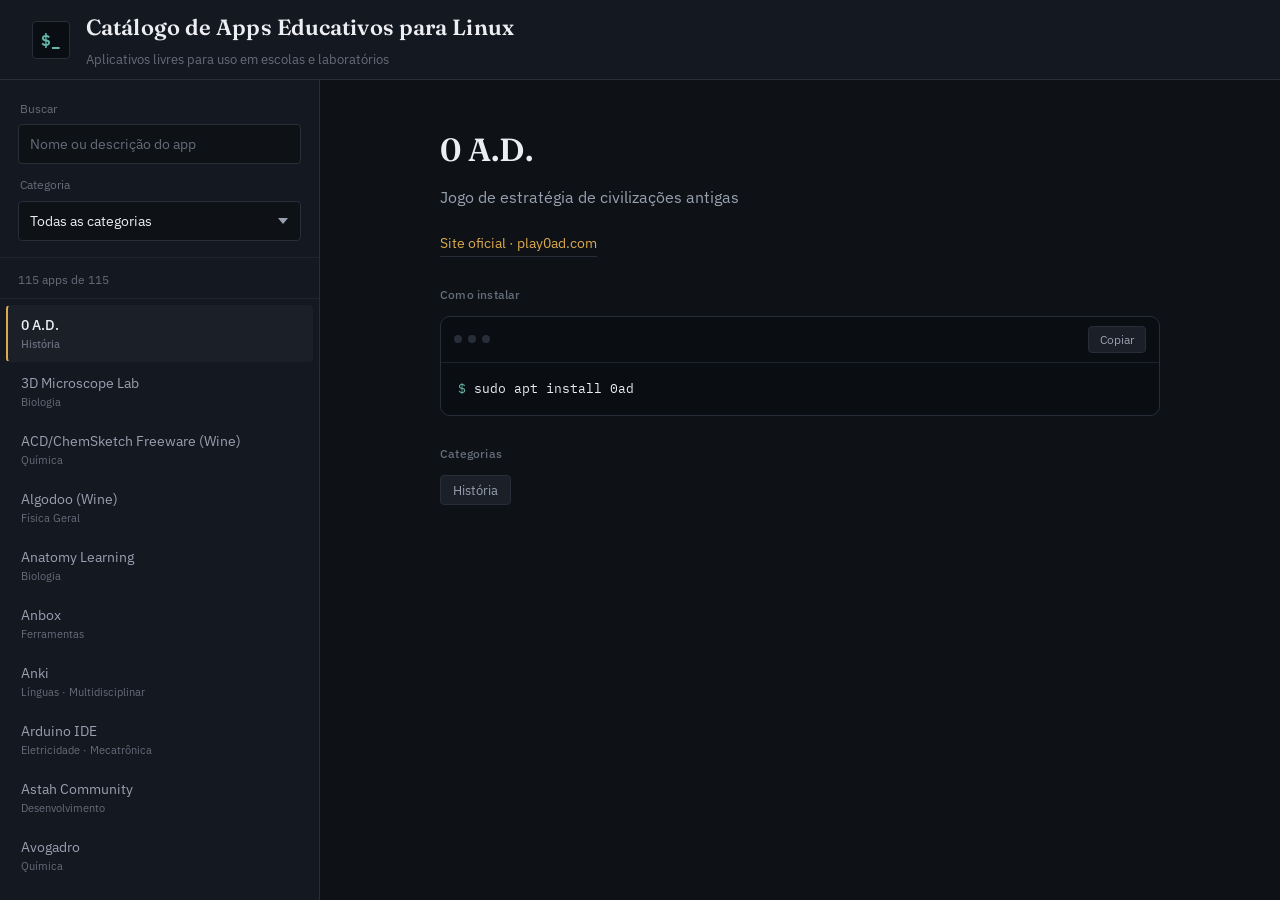
==== commit dd234aae: "Added app from claude" ====
--- a/index.html
+++ b/index.html
@@ -1,6745 +1,925 @@
-<!doctype html>
-<html>
-
+<!DOCTYPE html>
+<html lang="pt-BR">
 <head>
-    <meta charset="utf-8">
-    <meta name="viewport" content="width=device-width, initial-scale=1, minimal-ui">
-    <title>Markdown preview</title>
-    <style>
-        .markdown-body hr::after,
-        .markdown-body::after {
-            clear: both
+<meta charset="UTF-8">
+<meta name="viewport" content="width=device-width, initial-scale=1.0">
+<title>Catálogo de Apps Educativos para Linux</title>
+<link rel="preconnect" href="https://fonts.googleapis.com">
+<link rel="preconnect" href="https://fonts.gstatic.com" crossorigin>
+<link href="https://fonts.googleapis.com/css2?family=Fraunces:opsz,wght@9..144,500;9..144,600&family=IBM+Plex+Sans:wght@400;500;600;700&family=IBM+Plex+Mono:wght@400;500;600&display=swap" rel="stylesheet">
+<style>
+  :root{
+    --bg-page:#0e1116;
+    --bg-panel:#141821;
+    --bg-card:#1a1f28;
+    --bg-terminal:#0a0d12;
+    --border:#272e39;
+    --border-soft:#1d2330;
+    --text-primary:#edeef2;
+    --text-secondary:#98a1b0;
+    --text-dim:#656d7a;
+    --accent:#dcaa50;
+    --accent-dim:#3a3324;
+    --accent-2:#63b6a5;
+    --danger:#c97b72;
+    --radius-sm:4px;
+    --radius-md:10px;
+    --header-h:80px;
+    --serif:"Fraunces", Georgia, serif;
+    --sans:"IBM Plex Sans", system-ui, sans-serif;
+    --mono:"IBM Plex Mono", monospace;
+  }
+
+  *{box-sizing:border-box;}
+
+  html,body{
+    margin:0;
+    padding:0;
+    height:100%;
+    overflow:hidden;
+  }
+
+  body{
+    background:var(--bg-page);
+    color:var(--text-primary);
+    font-family:var(--sans);
+    font-size:15px;
+    line-height:1.6;
+    -webkit-font-smoothing:antialiased;
+  }
+
+  @media (prefers-reduced-motion: reduce){
+    *{transition:none !important; animation:none !important;}
+  }
+
+  a{color:var(--accent);}
+
+  button{
+    font-family:inherit;
+    cursor:pointer;
+  }
+
+  :focus-visible{
+    outline:2px solid var(--accent);
+    outline-offset:2px;
+  }
+
+  /* ---------- layout shell ---------- */
+
+  .app-shell{
+    height:100vh;
+    display:flex;
+    flex-direction:column;
+    overflow:hidden;
+  }
+
+  header.top{
+    height:var(--header-h);
+    flex:0 0 auto;
+    display:flex;
+    align-items:center;
+    gap:16px;
+    padding:0 32px;
+    border-bottom:1px solid var(--border);
+    background:var(--bg-panel);
+  }
+
+  header.top .mark{
+    width:38px;
+    height:38px;
+    border-radius:var(--radius-sm);
+    background:var(--bg-terminal);
+    border:1px solid var(--border);
+    display:flex;
+    align-items:center;
+    justify-content:center;
+    font-family:var(--mono);
+    color:var(--accent-2);
+    font-weight:600;
+    font-size:16px;
+    flex:0 0 auto;
+  }
+
+  header.top h1{
+    font-family:var(--serif);
+    font-size:22px;
+    font-weight:600;
+    margin:0;
+    letter-spacing:0.1px;
+  }
+
+  header.top p{
+    margin:3px 0 0;
+    font-size:12.5px;
+    color:var(--text-dim);
+  }
+
+  .body-row{
+    flex:1 1 auto;
+    display:grid;
+    grid-template-columns:320px 1fr;
+    grid-template-rows:minmax(0, 1fr);
+    min-height:0;
+  }
+
+  /* ---------- sidebar ---------- */
+
+  aside.sidebar{
+    border-right:1px solid var(--border);
+    background:var(--bg-panel);
+    display:flex;
+    flex-direction:column;
+    min-height:0;
+  }
+
+  .sidebar-controls{
+    padding:20px 18px 16px;
+    display:flex;
+    flex-direction:column;
+    gap:12px;
+    border-bottom:1px solid var(--border-soft);
+  }
+
+  .field-label{
+    font-size:11.5px;
+    color:var(--text-dim);
+    margin:0 0 6px 2px;
+  }
+
+  input[type="search"], select{
+    width:100%;
+    background:var(--bg-page);
+    border:1px solid var(--border);
+    color:var(--text-primary);
+    border-radius:var(--radius-sm);
+    padding:10px 11px;
+    font-size:13.5px;
+    font-family:inherit;
+  }
+
+  input[type="search"]::placeholder{
+    color:var(--text-dim);
+  }
+
+  input[type="search"]:focus, select:focus{
+    border-color:var(--accent);
+  }
+
+  select{
+    appearance:none;
+    -webkit-appearance:none;
+    background-image:url("data:image/svg+xml;utf8,<svg xmlns='http://www.w3.org/2000/svg' width='10' height='6'><path d='M0 0 L5 6 L10 0 Z' fill='%2398a1b0'/></svg>");
+    background-repeat:no-repeat;
+    background-position:right 12px center;
+    padding-right:30px;
+  }
+
+  .list-header{
+    padding:13px 18px 9px;
+    font-size:11.5px;
+    color:var(--text-dim);
+    display:flex;
+    justify-content:space-between;
+    border-bottom:1px solid var(--border-soft);
+  }
+
+  .app-list{
+    list-style:none;
+    margin:0;
+    padding:6px;
+    overflow-y:auto;
+    flex:1 1 auto;
+  }
+
+  .app-item{
+    display:block;
+    width:100%;
+    text-align:left;
+    background:transparent;
+    border:1px solid transparent;
+    border-left:2px solid transparent;
+    color:var(--text-secondary);
+    padding:10px 13px;
+    border-radius:var(--radius-sm);
+    font-size:13.5px;
+    margin-bottom:1px;
+  }
+
+  .app-item:hover{
+    background:var(--bg-card);
+    color:var(--text-primary);
+  }
+
+  .app-item.active{
+    background:var(--bg-card);
+    border-left-color:var(--accent);
+    color:var(--text-primary);
+    font-weight:500;
+  }
+
+  .app-item .cat{
+    display:block;
+    font-size:11px;
+    color:var(--text-dim);
+    margin-top:3px;
+  }
+
+  .empty-note, .load-note{
+    padding:16px 18px;
+    color:var(--text-dim);
+    font-size:13px;
+  }
+
+  /* ---------- main content ---------- */
+
+  main.content{
+    overflow-y:auto;
+    padding:44px 32px 70px;
+    min-height:0;
+  }
+
+  .welcome, .detail{
+    margin-left:auto;
+    margin-right:auto;
+    animation:rise 0.35s ease;
+  }
+
+  @keyframes rise{
+    from{opacity:0; transform:translateY(6px);}
+    to{opacity:1; transform:translateY(0);}
+  }
+
+  .welcome{
+    max-width:520px;
+    margin-top:60px;
+    text-align:center;
+  }
+
+  .welcome h2{
+    font-family:var(--serif);
+    font-size:26px;
+    font-weight:600;
+    margin:0 0 12px;
+  }
+
+  .welcome p{
+    color:var(--text-secondary);
+    margin:0 0 22px;
+  }
+
+  .welcome .stats{
+    display:flex;
+    justify-content:center;
+    gap:36px;
+    border-top:1px solid var(--border-soft);
+    padding-top:20px;
+  }
+
+  .welcome .stat b{
+    display:block;
+    font-size:24px;
+    font-family:var(--serif);
+    font-weight:600;
+    color:var(--accent);
+  }
+
+  .welcome .stat span{
+    font-size:12px;
+    color:var(--text-dim);
+  }
+
+  .detail{
+    max-width:720px;
+  }
+
+  .detail h2{
+    font-family:var(--serif);
+    font-size:32px;
+    font-weight:600;
+    margin:0 0 10px;
+    letter-spacing:0.1px;
+  }
+
+  .detail .lede{
+    font-size:16px;
+    color:var(--text-secondary);
+    margin:0 0 20px;
+    max-width:60ch;
+  }
+
+  .detail .site-link{
+    display:inline-flex;
+    align-items:center;
+    gap:6px;
+    font-size:13.5px;
+    text-decoration:none;
+    border-bottom:1px solid var(--border);
+    padding-bottom:2px;
+  }
+
+  .detail .site-link:hover{
+    border-bottom-color:var(--accent);
+  }
+
+  .detail .screenshot-wrap{
+    margin:26px 0;
+    border:1px solid var(--border);
+    border-radius:var(--radius-md);
+    overflow:hidden;
+    background:var(--bg-panel);
+    box-shadow:0 18px 40px -24px rgba(0,0,0,0.6);
+  }
+
+  .detail .screenshot-wrap img{
+    display:block;
+    width:100%;
+    height:auto;
+    max-height:400px;
+    object-fit:contain;
+    background:#080b0e;
+  }
+
+  .detail .screenshot-wrap.hidden{
+    display:none;
+  }
+
+  section.block{
+    margin-top:28px;
+  }
+
+  section.block h3{
+    font-size:12px;
+    color:var(--text-dim);
+    margin:0 0 11px;
+    font-weight:500;
+    letter-spacing:0.2px;
+  }
+
+  .terminal{
+    background:var(--bg-terminal);
+    border:1px solid var(--border);
+    border-radius:var(--radius-md);
+    overflow:hidden;
+  }
+
+  .terminal-bar{
+    display:flex;
+    align-items:center;
+    justify-content:space-between;
+    padding:9px 13px;
+    border-bottom:1px solid var(--border-soft);
+  }
+
+  .terminal-bar .dots{
+    display:flex;
+    gap:6px;
+  }
+
+  .terminal-bar .dots span{
+    width:8px;
+    height:8px;
+    border-radius:50%;
+    background:var(--border);
+  }
+
+  .copy-btn{
+    background:var(--bg-card);
+    border:1px solid var(--border);
+    color:var(--text-secondary);
+    border-radius:var(--radius-sm);
+    padding:5px 11px;
+    font-size:11.5px;
+  }
+
+  .copy-btn:hover{
+    color:var(--text-primary);
+    border-color:var(--accent);
+  }
+
+  .copy-btn.copied{
+    color:var(--bg-page);
+    background:var(--accent);
+    border-color:var(--accent);
+  }
+
+  pre.install-code{
+    margin:0;
+    padding:15px 17px;
+    font-family:var(--mono);
+    font-size:13px;
+    line-height:1.75;
+    overflow-x:auto;
+    white-space:pre;
+  }
+
+  pre.install-code .prompt{
+    color:var(--accent-2);
+  }
+
+  pre.install-code .comment{
+    color:var(--text-dim);
+    font-style:italic;
+  }
+
+  .tags{
+    display:flex;
+    flex-wrap:wrap;
+    gap:8px;
+  }
+
+  .tag-btn{
+    background:var(--bg-card);
+    border:1px solid var(--border);
+    color:var(--text-secondary);
+    border-radius:var(--radius-sm);
+    padding:6px 12px;
+    font-size:12.5px;
+  }
+
+  .tag-btn:hover{
+    color:var(--text-primary);
+    border-color:var(--accent);
+  }
+
+  .error-box{
+    max-width:480px;
+    border:1px solid var(--danger);
+    background:var(--bg-card);
+    border-radius:var(--radius-md);
+    padding:18px 20px;
+    margin:60px auto 0;
+  }
+
+  .error-box h3{
+    margin:0 0 6px;
+    font-size:14.5px;
+    color:var(--danger);
+    font-family:var(--serif);
+    font-weight:600;
+  }
+
+  .error-box p{
+    margin:0 0 14px;
+    color:var(--text-secondary);
+    font-size:13.5px;
+  }
+
+  .retry-btn{
+    background:var(--bg-terminal);
+    border:1px solid var(--border);
+    color:var(--text-primary);
+    border-radius:var(--radius-sm);
+    padding:8px 15px;
+    font-size:13px;
+  }
+
+  .retry-btn:hover{
+    border-color:var(--accent);
+  }
+
+  .fallback-note{
+    font-size:12.5px;
+    color:var(--text-dim);
+    border-top:1px solid var(--border-soft);
+    padding-top:14px;
+    margin-top:22px;
+  }
+
+  /* ---------- responsive ---------- */
+
+  @media (max-width:780px){
+    header.top{padding:0 18px;}
+    .body-row{
+      grid-template-columns:1fr;
+      grid-template-rows:auto auto;
+    }
+    aside.sidebar{
+      border-right:none;
+      border-bottom:1px solid var(--border);
+      max-height:46vh;
+    }
+    main.content{padding:30px 20px 56px;}
+    .detail h2{font-size:26px;}
+  }
+</style>
+</head>
+<body>
+
+<div class="app-shell">
+
+  <header class="top">
+    <div class="mark">$_</div>
+    <div>
+      <h1>Catálogo de Apps Educativos para Linux</h1>
+      <p>Aplicativos livres para uso em escolas e laboratórios</p>
+    </div>
+  </header>
+
+  <div class="body-row">
+    <aside class="sidebar">
+      <div class="sidebar-controls">
+        <div>
+          <p class="field-label">Buscar</p>
+          <input type="search" id="search-input" placeholder="Nome ou descrição do app">
+        </div>
+        <div>
+          <p class="field-label">Categoria</p>
+          <select id="category-select">
+            <option value="">Todas as categorias</option>
+          </select>
+        </div>
+      </div>
+      <div class="list-header">
+        <span id="list-count">Carregando…</span>
+      </div>
+      <ul class="app-list" id="app-list"></ul>
+    </aside>
+
+    <main class="content" id="main-content">
+      <div class="welcome">
+        <h2>Carregando catálogo…</h2>
+        <p>Buscando a lista de aplicativos educativos.</p>
+      </div>
+    </main>
+  </div>
+
+</div>
+
+<script>
+(function(){
+  "use strict";
+
+  var JSON_URL = "../apps.json";
+  var IMG_BASE = "https://raw.githubusercontent.com/appsedu/catalog-apps/master/";
+  var FETCH_TIMEOUT_MS = 6000;
+
+  var allApps = [];
+  var usingFallback = false;
+  var activeIndex = null;
+  var els = {
+    search: document.getElementById("search-input"),
+    category: document.getElementById("category-select"),
+    list: document.getElementById("app-list"),
+    listCount: document.getElementById("list-count"),
+    main: document.getElementById("main-content")
+  };
+
+  // Cópia local dos dados, usada quando a busca ao vivo no GitHub falha
+  // (sem internet, ambiente restrito, etc.). A página sempre tenta a
+  // versão online primeiro.
+  var FALLBACK_DATA = [{"app":"Celestia","text":"Simulador espacial 3D em tempo real","page":"https://celestia.space","install":"sudo apt install celestia","img":"https://screenshots.debian.net/screenshots/000/000/518/large.png","categories":["Astronomia"]},{"app":"Google Earth Pro","text":"Explore, pesquise e descubra o planeta","page":"https://www.google.com.br/intl/pt-BR_ALL/earth/versions/","install":"sudo apt install google-earth-pro-stable","img":"https://screenshots.debian.net/screenshots/000/015/073/large.png","categories":["Astronomia","Geografia"]},{"app":"KStars","text":"Planetário e planejador de observações","page":"https://edu.kde.org/kstars/","install":"sudo apt install kstars kstars-data-extra-tycho2","img":"https://screenshots.debian.net/screenshots/000/019/268/large.png","categories":["Astronomia"]},{"app":"OpenUniverse","text":"Simulador do universo em 3D","page":"http://openuniverse.sourceforge.net","install":"sudo apt install openuniverse","img":"https://screenshots.debian.net/screenshots/000/006/911/large.png","categories":["Astronomia"]},{"app":"Planets","text":"Simulador de gravitação de corpos planetários","page":"https://packages.ubuntu.com/focal/planets","install":"sudo apt install planets","img":"https://screenshots.debian.net/screenshots/000/005/380/large.png","categories":["Astronomia","Física Geral"]},{"app":"Stellarium","text":"Gerador de céu fotorrealístico em tempo real","page":"https://stellarium.org","install":"sudo apt install stellarium","img":"https://screenshots.debian.net/screenshots/000/002/087/large.png","categories":["Astronomia"]},{"app":"Gpredict","text":"Programa de rastreamento de satélite","page":"http://gpredict.oz9aec.net","install":"sudo apt install gpredict","img":"https://screenshots.debian.net/screenshots/000/014/978/large.png","categories":["Astronomia"]},{"app":"3D Microscope Lab","text":"Aprenda a operar um microscópio composto","page":"https://courses.ecampus.oregonstate.edu/oer/microscope","install":"# Aplicativo online","img":"screenshots/3d-microscope-lab.jpg","categories":["Biologia"]},{"app":"Anatomy Learning","text":"Aprendendo anatomia humana com modelos 3D","page":"http://anatomylearning.com/webgl2020/browser.php","install":"# Aplicativo online","img":"screenshots/anatomy-learning.jpg","categories":["Biologia"]},{"app":"Virtual Lab Microscope","text":"Microscópio virtual da NASA","page":"http://virtual.itg.uiuc.edu","install":"sudo apt install virtual-lab-microscope","img":"screenshots/virtual-lab-microscope.jpg","categories":["Biologia"]},{"app":"Zygoto Body","text":"Visualizador em 3D do corpo humano","page":"https://www.zygotebody.com","install":"# Aplicativo online","img":"screenshots/zygote-body.jpg","categories":["Biologia"]},{"app":"Google Cow","text":"Antiga vaquinha em 3D do Google","page":"https://code.google.com/archive/p/open-3d-viewer/","install":"sudo apt install google-cow","img":"https://raw.githubusercontent.com/appsedu/google-cow/master/screenshot.png","categories":["Biologia"]},{"app":"FreeCAD","text":"CAx RAD de código aberto baseado no OpenCasCade","page":"https://www.freecadweb.org/downloads.php","install":"sudo apt install freecad","img":"https://screenshots.debian.net/screenshots/000/009/892/large.png","categories":["Desenho Técnico"]},{"app":"LibreCAD","text":"Desenho assistido por computador em 2D","page":"https://librecad.org","install":"sudo apt install librecad","img":"https://screenshots.debian.net/screenshots/000/009/539/large.png","categories":["Desenho Técnico"]},{"app":"SolveSpace","text":"Software paramétrico CAD 2D/3D","page":"http://solvespace.com","install":"sudo apt install solvespace","img":"https://screenshots.debian.net/screenshots/000/019/269/large.png","categories":["Desenho Técnico"]},{"app":"Sweet Home 3D","text":"Design de interiores em 2D com visualização em 3D","page":"http://www.sweethome3d.com","install":"sudo apt install sweethome3d sweethome3d-furniture-nonfree","img":"https://screenshots.debian.net/screenshots/000/011/067/large.png","categories":["Desenho Técnico"]},{"app":"Tinkercad","text":"Projetos 3D, componentes eletrônicos e codificação","page":"https://www.tinkercad.com/dashboard","install":"# Aplicativo online (Requer fazer login)","img":"screenshots/tinkercad.png","categories":["Desenho Técnico","Eletricidade"]},{"app":"gCAD3D","text":"Aplicação 3D CAD-CAM","page":"http://www.gcad3d.org","install":"sudo apt install gcad3d","img":"http://www.gcad3d.org/gCAD3D_Renault1.jpg","categories":["Desenho Técnico"]},{"app":"ODA File Converter","text":"Converta entre diferentes versões de .dwg e .dxf","page":"https://www.opendesign.com/guestfiles/oda_file_converter","install":["# Instale o Qt Creator 5.14.1 ou superior","# Faça o download do .deb no site","sudo apt install ./ODAFileConverter_QT5_lnxX64_7.2dll.deb"],"img":"https://www.allanbrito.com/wp-content/uploads/2018/12/ODA_File_Converter.jpg","categories":["Desenho Técnico"]},{"app":"QCAD","text":"Aplicação CAD 2D Open Source","page":"https://www.qcad.org/en/","install":["# Faça o download do .run no site","sudo chmod +x qcad-3.24.3-trial-linux-x86_64.run","./qcad-3.24.3-trial-linux-x86_64.run"],"img":"https://screenshots.debian.net/screenshots/000/001/808/large.png","categories":["Desenho Técnico"]},{"app":"BRL-CAD","text":"Aplicação CAD CSG","page":"https://brlcad.org","install":["# Faça o download do .deb no site","sudo apt install ./brlcad_7.30.8-0_amd64.deb"],"img":"https://brlcad.org/gallery/_data/i/galleries/screenshots/MGED-me.jpg","categories":["Desenho Técnico"]},{"app":"Arduino IDE","text":"IDE e bibliotecas embutidas para placa de desenvolvimento AVR","page":"https://www.arduino.cc","install":"sudo apt install arduino-ide","img":"https://screenshots.debian.net/screenshots/000/010/456/large.png","categories":["Eletricidade","Mecatrônica"]},{"app":"Circuit Simulator","text":"Simulador de Circuitos Eletrônicos","page":"http://www.falstad.com/circuit/circuitjs.html","install":["sudo apt install circuit-simulator","# Também disponível online"],"img":"screenshots/circuitmod.png","categories":["Eletricidade"]},{"app":"Digital Simulator","text":"Simulador de circuitos de lógica digital","page":"https://github.com/hneemann/Digital","install":"sudo apt install digital-simulator","img":"https://raw.githubusercontent.com/hneemann/Digital/master/distribution/screenshot2.png","categories":["Eletricidade","Informática"]},{"app":"Logisim Evolution","text":"Simulador de projetos de circuitos digitais","page":"https://github.com/reds-heig/logisim-evolution","install":"sudo apt install logisim-evolution","img":"https://screenshots.debian.net/screenshots/000/019/271/large.png","categories":["Eletricidade","Informática"]},{"app":"SimulIDE","text":"Simulador de eletrônica, PIC e AVR em tempo real","page":"https://www.simulide.com/p/home.html","install":"sudo apt install simulide","img":"https://screenshots.debian.net/screenshots/000/019/272/large.png","categories":["Eletricidade"]},{"app":"gResistor","text":"Calculadora de código de cores de resistores","page":"https://sourceforge.net/projects/gresistor/","install":"sudo apt install gresistor-extras-pt","img":"https://screenshots.debian.net/screenshots/000/019/274/large.png","categories":["Eletricidade"]},{"app":"Logisim","text":"Ferramenta para projetar e simular circuitos lógicos","page":"http://www.cburch.com/logisim/","install":"sudo apt install logisim","img":"https://screenshots.debian.net/screenshots/000/008/902/large.png","categories":["Eletricidade","Informática"]},{"app":"Oregano","text":"Ferramenta de esquemas de circuitos eletrônicos","page":"https://github.com/drahnr/oregano","install":"sudo apt install oregano","img":"https://screenshots.debian.net/screenshots/000/000/577/large.png","categories":["Eletricidade"]},{"app":"QElectroTech","text":"Editor de esquemas elétricos, hidráulicos e pneumáticos","page":"https://qelectrotech.org","install":"sudo apt install qelectrotech","img":"https://screenshots.debian.net/screenshots/000/019/290/large.png","categories":["Eletricidade","Mecatrônica"]},{"app":"Algodoo (Wine)","text":"Simulador de Física em geral","page":"http://www.algodoo.com","install":["sudo apt install --install-recommends wine64","wine start hostname","sudo apt install algodoo-wine"],"img":"screenshots/algodoo-wine.png","categories":["Física Geral"]},{"app":"Optgeo","text":"Ferramenta interativa para estudar e simular montagens ópticas","page":"http://jeanmarie.biansan.free.fr/optgeo.html","install":"sudo apt install optgeo-i18n","img":"https://screenshots.debian.net/screenshots/000/019/275/large.png","categories":["Física Geral"]},{"app":"OpticalRayTracer","text":"Simulador de lentes e espelhos virtuais","page":"https://arachnoid.com/OpticalRayTracer/","install":"sudo apt install opticalraytracer","img":"http://screenshots.debian.net/screenshots/000/012/589/large.png","categories":["Física Geral"]},{"app":"Physion (Wine)","text":"Simulador de física interativa","page":"https://github.com/appsedu/physion-wine","install":["sudo apt install --install-recommends wine64","wine start hostname","sudo apt install physion-wine"],"img":"screenshots/physion-wine.png","categories":["Física Geral"]},{"app":"Schwarzschild Black Hole","text":"Simulação de um buraco negro","page":"http://spiro.fisica.unipd.it/~antonell/schwarzschild/live/","install":"# Aplicativo online","img":"screenshots/schwarzschild-black-hole.png","categories":["Física Geral"]},{"app":"Step","text":"Simulador de física interativa do KDE","page":"https://kde.org/applications/en/education/org.kde.step","install":"sudo apt install step","img":"https://screenshots.debian.net/screenshots/000/019/276/large.png","categories":["Física Geral"]},{"app":"Light Speed","text":"Ilustra os efeitos da relatividade especial nos objetos","page":"http://lightspeed.sourceforge.net","install":"sudo apt install lightspeed","img":"https://screenshots.debian.net/screenshots/000/005/378/large.png","categories":["Física Geral"]},{"app":"Energy2D","text":"Simulações interativas de transferência de calor","page":"https://energy.concord.org/energy2d","install":"sudo apt install energy2d","img":"https://raw.githubusercontent.com/appsedu/energy2d/master/screenshot.png","categories":["Física Geral"]},{"app":"OpenMeca","text":"Simulador de sistemas mecânicos em 3D","page":"https://gitlab.com/damien.andre/openmeca","install":"sudo apt install openmeca","img":"screenshots/openmeca.png","categories":["Física Geral"]},{"app":"Google Maps","text":"Visualização de mapas e imagens de satélite da Terra","page":"https://www.google.com.br/maps/","install":"# Aplicativo online","img":"screenshots/google-maps.png","categories":["Geografia"]},{"app":"KGeography","text":"Auxiliar de aprendizado de geografia do KDE","page":"https://edu.kde.org/kgeography/","install":"sudo apt install kgeography","img":"https://screenshots.debian.net/screenshots/000/002/066/large.png","categories":["Geografia"]},{"app":"Marble","text":"Globo virtual e atlas do mundo","page":"https://marble.kde.org","install":"sudo apt install marble-qt marble-maps","img":"https://screenshots.debian.net/screenshots/000/009/267/large.png","categories":["Geografia"]},{"app":"0 A.D.","text":"Jogo de estratégia de civilizações antigas","page":"https://play0ad.com","install":"sudo apt install 0ad","img":"https://screenshots.debian.net/screenshots/000/010/427/large.png","categories":["História"]},{"app":"GeaCron","text":"Atlas Histórico Mundial Interativo","page":"http://geacron.com/home-pt/?lang=pt-pt","install":"# Aplicativo online","img":"screenshots/geacron.png","categories":["História"]},{"app":"KTouch","text":"Tutorial de digitação do KDE","page":"https://kde.org/applications/en/education/org.kde.ktouch","install":"sudo apt install ktouch","img":"https://screenshots.debian.net/screenshots/000/013/201/large.png","categories":["Informática"]},{"app":"Klavaro","text":"Tutorial de digitação flexível","page":"https://klavaro.sourceforge.io/pt/index.html","install":"sudo apt install klavaro","img":"https://screenshots.debian.net/screenshots/000/001/431/large.png","categories":["Informática"]},{"app":"Packet Tracer","text":"Simulador de equipamentos e redes de computadores","page":"https://www.netacad.com","install":["# Faça login no site netacad.com da Cisco","# Vá no menu 'Recursos > Baixar o Packet Tracer'","# Faça o download do .deb no site","sudo apt install ./PacketTracer_*.deb","# Requer fazer login para usar o programa"],"img":"screenshots/packet-tracer.png","categories":["Informatica"]},{"app":"Scratch","text":"Ambiente de programação fácil para maiores de 8 anos","page":"https://packages.ubuntu.com/focal/scratch","install":"sudo apt install scratch","img":"https://screenshots.debian.net/screenshots/000/011/349/large.png","categories":["Informática","Infantil"]},{"app":"KTurtle","text":"Ambiente educativo de programação","page":"https://kde.org/applications/en/education/org.kde.kturtle","install":"sudo apt install kturtle","img":"https://screenshots.debian.net/screenshots/000/002/194/large.png","categories":["Informática"]},{"app":"Anki","text":"Aprendizado com cartões de memória","page":"https://apps.ankiweb.net","install":"sudo apt install anki","img":"https://screenshots.debian.net/screenshots/000/019/277/large.png","categories":["Línguas","Multidisciplinar"]},{"app":"GConjugue","text":"Conjugador de verbos em português brasil","page":"https://github.com/jalvesaq/gconjugue","install":"sudo apt install gconjugue","img":"https://screenshots.debian.net/screenshots/000/005/856/large.png","categories":["Línguas","Português"]},{"app":"GoldenDict","text":"Dicionário rico em funcionalidades","page":"http://goldendict.org","install":"sudo apt install goldendict-extras-pt","img":"https://screenshots.debian.net/screenshots/000/019/278/large.png","categories":["Línguas"]},{"app":"Parley","text":"Treinador de vocabulário","page":"https://kde.org/applications/en/education/org.kde.parley","install":"sudo apt install parley","img":"https://screenshots.debian.net/screenshots/000/019/279/large.png","categories":["Línguas","Multidisciplinar"]},{"app":"KWordQuiz","text":"Aplicativo de aprendizado por cartões","page":"https://edu.kde.org/kwordquiz/","install":"sudo apt install kwordquiz","img":"https://screenshots.debian.net/screenshots/000/004/934/large.png","categories":["Línguas","Multidisciplinar"]},{"app":"OSD Lyrics","text":"Aprenda inglês com letras de músicas","page":"https://github.com/tigersoldier/osd-lyrics","install":["sudo apt install audacious","sudo apt install python3-pycurl","sudo apt install osdlyrics"],"img":"http://screenshots.debian.net/screenshots/000/019/295/large.png","categories":["Línguas"]},{"app":"Duolingo","text":"Plataforma de ensino de idiomas gratuito","page":"https://pt.duolingo.com","install":"# Aplicativo online","img":"screenshots/duolingo.png","categories":["Línguas"]},{"app":"CaRMetal","text":"Software de geometria dinâmica","page":"https://packages.ubuntu.com/focal/carmetal","install":"sudo apt install carmetal","img":"https://screenshots.debian.net/screenshots/000/019/291/large.png","categories":["Matemática"]},{"app":"Geogebra","text":"Aplicação interativa de conceitos matemáticos","page":"https://www.geogebra.org","install":"sudo apt install geogebra-classic","img":"https://screenshots.debian.net/screenshots/000/007/399/large.png","categories":["Matemática"]},{"app":"Gnumeric","text":"Aplicação de planilha eletrônica","page":"http://www.gnumeric.org","install":"sudo apt install gnumeric gnumeric-plugins-extra","img":"https://screenshots.debian.net/screenshots/000/017/737/large.png","categories":["Matemática"]},{"app":"JFractionLab","text":"Programa educativo para praticar frações","page":"http://jfractionlab.sourceforge.net","install":"sudo apt install jfractionlab","img":"https://screenshots.debian.net/screenshots/000/007/327/large.png","categories":["Matemática"]},{"app":"KAlgebra","text":"Calculadora gráfica algébrica","page":"https://edu.kde.org/kalgebra/","install":"sudo apt install kalgebra","img":"https://screenshots.debian.net/screenshots/000/019/280/large.png","categories":["Matemática"]},{"app":"KBruch","text":"Auxiliador no estudo de frações do KDE","page":"https://kde.org/applications/en/education/org.kde.kbruch","install":"sudo apt install kbruch","img":"https://screenshots.debian.net/screenshots/000/002/190/large.png","categories":["Matemática"]},{"app":"LibreOffice Math","text":"Editor de equações do LibreOffice","page":"https://libreoffice.org","install":"sudo apt install libreoffice-math","img":"https://screenshots.debian.net/screenshots/000/015/964/large.png","categories":["Matemática"]},{"app":"wxMaxima","text":"Sistema de algebra computacional Maxima","page":"https://wxmaxima-developers.github.io/wxmaxima/","install":"sudo apt install wxmaxima","img":"https://screenshots.debian.net/screenshots/000/002/043/large.png","categories":["Matemática"]},{"app":"GraphMonkey","text":"Uma calculadora de gráficos baseada em GTK","page":"http://graphmonkey.sourceforge.net","install":"sudo apt install graphmonkey","img":"https://screenshots.debian.net/screenshots/000/010/977/large.png","categories":["Matemática"]},{"app":"Qalculate!","text":"Calculadora de mesa fácil de usar e poderosa","page":"https://qalculate.github.io","install":"sudo apt install qalculate-gtk","img":"https://screenshots.debian.net/screenshots/000/019/281/large.png","categories":["Matemática"]},{"app":"Kig","text":"Ferramenta de geometria interativa","page":"https://edu.kde.org/kig/","install":"sudo apt install kig","img":"https://screenshots.debian.net/screenshots/000/001/679/large.png","categories":["Matemática"]},{"app":"KmPlot","text":"Plotadora de funções matemáticas do KDE","page":"https://edu.kde.org/kmplot/","install":"sudo apt install kmplot","img":"https://screenshots.debian.net/screenshots/000/007/695/large.png","categories":["Matemática"]},{"app":"CoppeliaSim EDU","text":"Ambiente de simulação de robótica","page":"https://www.coppeliarobotics.com","install":"sudo apt install coppelia-sim-edu","img":"screenshots/coppelia-sim-edu.png","categories":["Mecatrônica"]},{"app":"Hopsan","text":"Simulador de sistemas pneumáticos, hidráulicos e mecatrônicos","page":"https://github.com/Hopsan/hopsan","install":"sudo apt install hopsan","img":"screenshots/hopsan.png","categories":["Mecatrônica"]},{"app":"Webots","text":"Simulador de robôs em 3D","page":"https://cyberbotics.com","install":["# Faça o download do .deb no site","sudo apt install ./webots_2020a-rev1_amd64.deb"],"img":"screenshots/webots.png","categories":["Mecatrônica"]},{"app":"Gazebo","text":"Ambiente simulador de Robótica","page":"http://gazebosim.org/tutorials?tut=install_ubuntu&cat=install","install":["echo 'deb http://packages.osrfoundation.org/gazebo/ubuntu-stable focal main'| sudo tee /etc/apt/sources.list.d/gazebo-stable.list","wget https://packages.osrfoundation.org/gazebo.key -O - | sudo apt-key add -","sudo apt update","sudo apt install gazebo11"],"img":"https://screenshots.debian.net/screenshots/000/019/286/large.png","categories":["Mecatrônica"]},{"app":"CnCSimulator (Wine)","text":"Simulador de máquinas fresadoras e tornos CNC","page":"http://cncsimulator.info","install":["# Instale o Wine64 com Mono e Gecko, siga o tutorial:","# https://bit.ly/wine-full","# Instale o .NET 3.5 conforme abaixo:","winetricks dotnet35 -q","sudo apt install free-cnc-simulator-wine"],"img":"screenshots/cnc-simulator.png","categories":["Mecatrônica"]},{"app":"CAMotics","text":"Simulador livre de máquinas CNC","page":"https://camotics.org","install":"sudo apt install camotics","img":"screenshots/camotics.png","categories":["Mecatrônica"]},{"app":"PhET Simulações","text":"Simulações Interativas para Ciência e Matemática","page":"https://phet.colorado.edu/pt_BR/simulations/browse","install":["sudo apt install firefox","sudo apt install flashplugin-installer","sudo apt install openjdk-8-jre","# Acesse a pagina oficial pelo Firefox","# Para simulações em Flash você precisa clicar em 'Permitir'","# Para simulações em Java você precisa baixar o .jar","# Abra o terminal na pasta do arquivo .jar e execute:","java -jar arquivo-baixado.jar","# Outra forma: Clique no arquivo com botão direito e vá em 'Propriedades'","# Na aba Permissões selecione a caixa 'Permitir execução' e clique 'Ok'","Clique no arquivo com botão direito e vá em 'Abrir com > OpenJDK Java 8 Runtime'"],"img":"screenshots/phet.png","categories":["Multidisciplinar"]},{"app":"ACD/ChemSketch Freeware (Wine)","text":"Desenho e modelagem de moléculas","page":"https://www.acdlabs.com/resources/freeware/chemsketch/","install":["sudo apt install --install-recommends wine64","wine start hostname","sudo apt install chemsketch-acd-wine"],"img":"screenshots/chemsketch-acd-wine.png","categories":["Química"]},{"app":"Avogadro","text":"Sistema de modelagem e gráficos moleculares","page":"https://www.openchemistry.org/projects/avogadro2/","install":"sudo apt install avogadro","img":"https://screenshots.debian.net/screenshots/000/001/732/large.png","categories":["Química"]},{"app":"GChem3D, GChemCalc, GChemTable e GSpectrum","text":"Visualizador molecular e spectral, calculadora e tabela periódica","page":"http://gchemutils.nongnu.org","install":"sudo apt install gcu-bin","img":"https://screenshots.debian.net/screenshots/000/019/282/large.png","categories":["Química"]},{"app":"GChemPaint","text":"Editor de estruturas químicas 2D","page":"http://gchemutils.nongnu.org/gchempaint.html","install":"sudo apt install gchempaint","img":"https://screenshots.debian.net/screenshots/000/019/283/large.png","categories":["Química"]},{"app":"Irydium Chemistry Lab","text":"Laboratório Virtual de Química","page":"http://chemcollective.org/vlab_download","install":"sudo apt install irydium-chemistry-lab","img":"screenshots/irydium-chemistry-lab.png","categories":["Química"]},{"app":"gElemental","text":"Tabela Periódica Virtual","page":"https://github.com/ginggs/gelemental","install":"sudo apt install gelemental","img":"https://screenshots.debian.net/screenshots/000/016/660/large.png","categories":["Química"]},{"app":"Kalzium","text":"Tabela Periódica e ferramentas do KDE","page":"https://kde.org/applications/en/education/org.kde.kalzium","install":"sudo apt install kalzium","img":"https://screenshots.debian.net/screenshots/000/019/284/large.png","categories":["Química"]},{"app":"GPeriodic","text":"Aplicação de tabela periódica","page":"http://gperiodic.seul.org","install":"sudo apt install gperiodic","img":"https://screenshots.debian.net/screenshots/000/001/421/large.png","categories":["Química"]},{"app":"Chemtool","text":"Programa para desenho de estruturas químicas","page":"http://ruby.chemie.uni-freiburg.de/~martin/chemtool/","install":"sudo apt install chemtool","img":"https://screenshots.debian.net/screenshots/000/006/149/large.png","categories":["Química"]},{"app":"EasyChem","text":"Desenhe moléculas de alta qualidade e fórmulas químicas 2D","page":"http://easychem.sourceforge.net","install":"sudo apt install easychem","img":"https://screenshots.debian.net/screenshots/000/006/352/large.png","categories":["Química"]},{"app":"GDIS Molecule Modeller","text":"Mostrador de moléculas e modelos de cristal","page":"http://gdis.seul.org","install":"sudo apt install gdis","img":"https://screenshots.debian.net/screenshots/000/007/393/large.png","categories":["Química"]},{"app":"Elements","text":"Tabela Periódica usando Electron","page":"https://github.com/FlorianFe/Elements","install":"sudo apt install elements","img":"https://camo.githubusercontent.com/e89df636722ccaa80d843b7f1b90414989c566e4/68747470733a2f2f666c6f7269616e66652e6769746875622e696f2f73637265656e73686f74732f656c656d656e74732f73637265656e73686f742d332e706e67","categories":["Química"]},{"app":"GCompris","text":"Suíte educacional para crianças de 2 a 10 anos","page":"https://gcompris.net","install":"sudo apt install gcompris","img":"https://screenshots.debian.net/screenshots/000/019/287/large.png","categories":["Infantil"]},{"app":"Sugarizer","text":"Pacote de atividades pedagógicas para crianças","page":"https://sugarizer.org","install":["# Faça o download do .deb no site","sudo apt install ./Sugarizer_1.3.0_amd64.deb"],"img":"screenshots/sugarizer.png","categories":["Infantil"]},{"app":"KHangMan","text":"Jogo da forca para crianças de 6 anos acima","page":"https://edu.kde.org/khangman/","install":"sudo apt install khangman","img":"https://screenshots.debian.net/screenshots/000/019/288/large.png","categories":["Infantil"]},{"app":"KLettres","text":"Aprenda a pronunciar o alfabeto e sílabas","page":"https://edu.kde.org/klettres/","install":"sudo apt install klettres","img":"https://screenshots.debian.net/screenshots/000/007/694/large.png","categories":["Infantil"]},{"app":"Luz do Saber Fundamental","text":"Atividades de alfabetização e letramento","page":"https://luzdosaber.virtual.ufc.br","install":"# Aplicativo online","img":"screenshots/luz-do-saber-fundamental.png","categories":["Infantil"]},{"app":"Minetest","text":"Caixa de areia de blocos em mundo infinito multijogador","page":"https://www.minetest.net","install":"sudo apt install minetest minetest-mod-basic-materials","img":"http://screenshots.debian.net/screenshots/000/009/080/large.png","categories":["Infantil"]},{"app":"PySyCache","text":"Jogo educativo para ensinar crianças a usar o mouse","page":"http://www.pysycache.org","install":"sudo apt install pysycache","img":"http://screenshots.debian.net/screenshots/000/007/097/large.png","categories":["Infantil"]},{"app":"Tux Paint","text":"Ferramenta de desenho para crianças","page":"http://www.tuxpaint.org","install":"sudo apt install tuxpaint","img":"https://screenshots.debian.net/screenshots/000/000/555/large.png","categories":["Infantil"]},{"app":"TuxTyping","text":"Tutorial de digitação para crianças","page":"https://github.com/tux4kids/","install":"sudo apt install tuxtype","img":"http://screenshots.debian.net/screenshots/000/002/281/large.png","categories":["Infantil"]},{"app":"Tux Math","text":"Jogo de matemática com Tux para crianças","page":"https://packages.ubuntu.com/focal/tuxmath","install":"sudo apt install tuxmath","img":"https://screenshots.debian.net/screenshots/000/015/163/large.png","categories":["Infantil"]},{"app":"Omnitux","text":"Atividades educacionais baseado em multimídia para crianças","page":"http://omnitux.sourceforge.net/download.en.php","install":["# Faça o download do .deb no site","sudo apt install ./omnitux_1.2.1_all.deb"],"img":"screenshots/omnitux.png","categories":["Infantil"]},{"app":"eduActiv8","text":"Atividades educacionais para crianças","page":"https://www.eduactiv8.org","install":["# Acesse o site oficial do eduActiv8","# Clique em 'Download eduActiv8 Linux'","# Selecione o seu sistema operacional","# Execute o primeiro comando para inserir o repositório","# Execute o segundo comando para inserir a chave pública","sudo apt update","sudo apt install eduactiv8"],"img":"https://www.eduactiv8.org/img/img1.jpg","categories":["Infantil","Multidisciplinar"]},{"app":"Flash Player Projetor","text":"Reprodutor de arquivos .swf, animações e aplicações em Flash","page":"https://www.adobe.com/support/flashplayer/debug_downloads.html","install":"sudo apt install flashplayer-sa-projector","img":"https://raw.githubusercontent.com/ailtonbsj/flashplayer-sa-projector/master/screenshot.png","categories":["Ferramentas"]},{"app":"Menu educativo AppsEdu","text":"Submenus para aplicativos educacionais","page":"https://ailtonbsj.github.io/educational-apps-divided-by-discipline","install":["# Primeiro instale os apps educacionais que você deseja","sudo apt install --no-install-recommends appsedu-menus"],"img":"https://ailtonbsj.github.io/assets/appsedu/02.jpg","categories":["Ferramentas"]},{"app":"WinuniX OS 20.04","text":"Uma versão do Lubuntu ideal para PCs antigos","page":"https://winunix.github.io","install":["# Baixe na página oficial o arquivo .iso","# Instale no seu PC, Notebook ou Máquina Virtual","# Veja videos de como instalar em https://bit.ly/instale20"],"img":"https://winunix.github.io/img/banner/home-left-1.png","categories":["Ferramentas"]},{"app":"Anbox","text":"Camada de compatibilidade para executar aplicativos Android","page":"https://anbox.io","install":["sudo apt install winunix-anbox-installer","# Você pode usar os comandos apk2deb e ","# deb-boilerplate para integrar os apps android ao menu iniciar."],"img":"http://screenshots.debian.net/screenshots/000/016/239/large.png","categories":["Ferramentas"]},{"app":"Visual Studio Code","text":"Editor de códigos para desenvolvedores","page":"https://code.visualstudio.com","install":"sudo apt install code","img":"https://code.visualstudio.com/assets/home/home-screenshot-linux.png","categories":["Desenvolvimento"]},{"app":"Code::Blocks","text":"Ambiente de desenvolvimento integrado para C/C++ e outros","page":"http://www.codeblocks.org","install":"sudo apt install codeblocks","img":"https://screenshots.debian.net/screenshots/000/015/292/large.png","categories":["Desenvolvimento"]},{"app":"XAMPP","text":"Ambiente de desenvolvimento PHP com Apache e MariaDB","page":"https://www.apachefriends.org/pt_br/index.html","install":"sudo apt install xampp","img":"screenshots/xampp.png","categories":["Desenvolvimento"]},{"app":"Astah Community","text":"Ferramenta de modelagem UML gratuito","page":"https://astah.net/products/astah-community/","install":"sudo apt install astah-community","img":"screenshots/astah-community.png","categories":["Desenvolvimento"]},{"app":"brModelo","text":"Uma ferramenta para modelagem de banco de dados","page":"http://www.sis4.com/brModelo/","install":"sudo apt install brmodelo","img":"screenshots/brmodelo.png","categories":["Desenvolvimento"]},{"app":"MySQL Workbench Community","text":"Administração e modelagem de banco de dados","page":"https://dev.mysql.com/downloads/workbench/","install":["# Faça o download do .deb no site","sudo apt install ./mysql-workbench-community*.deb"],"img":"https://screenshots.debian.net/screenshots/000/015/749/large.png","categories":["Desenvolvimento"]},{"app":"Umbrello","text":"Ferramenta de modelagem UML do KDE","page":"https://umbrello.kde.org","install":"sudo apt install umbrello","img":"https://screenshots.debian.net/screenshots/000/002/197/large.png","categories":["Desenvolvimento"]},{"app":"Eclipse IDE","text":"Ambiente de desenvolvimento para Java, C/C++ ou PHP","page":"https://www.eclipse.org/downloads/packages/","install":["sudo apt install snapd","sudo snap install eclipse --edge --classic"],"img":"https://screenshots.debian.net/screenshots/000/005/924/large.png","categories":["Desenvolvimento"]},{"app":"WindowBuilder para Eclipse IDE","text":"Complemento para criar janelas de forma visual em Java","page":"https://www.eclipse.org/windowbuilder/","install":["# Abra o Eclipse, clique no menu 'Help > Install New Software...'","# Copie a url abaixo e cole no campo 'Work with:' e tecle enter","https://download.eclipse.org/windowbuilder/latest/","# Selecione todos os checkbox do WindowBuilder e clique em 'Next >'","# Clique em 'Next >' e selecione 'I accept the terms...' e clique em 'Finish'"],"img":"https://www.eclipse.org/windowbuilder/images/wb_summary_shot.gif","categories":["Desenvolvimento"]},{"app":"Modelio","text":"Ambiente de modelagem UML, BPMN e outros","page":"https://www.modelio.org/downloads/download-modelio.html","install":["# Faça o download do instalador para Debian 9/10 no site","sudo apt install ./modelio-open-source4.0_4.0.1_amd64.deb","# Edite o arquivo /etc/modelio-open-source4.0/modelio.config","# Altere as variaveis para SWT_GTK3=1 e SWT_WEBKIT2=1"],"img":"screenshots/modelio.png","categories":["Desenvolvimento"]},{"app":"Lazarus IDE","text":"Ambiente visual rico de desenvolvimento em ObjectPascal similar ao Delphi","page":"https://www.lazarus-ide.org","install":["# Acesse a página oficial e clique em 'Download Now'","# Baixe os 3 arquivos debs:","# lazarus-project*.deb, fpc-laz*.deb e fpc-src*.deb","# Instale os 3 pacotes com os comandos abaixo:","sudo apt install ./fpc-src*.deb","sudo apt install ./fpc-laz*.deb","sudo apt install ./lazarus-project*.deb"],"img":"http://screenshots.debian.net/screenshots/000/019/306/large.png","categories":["Desenvolvimento"]},{"app":"Qt Creator","text":"Programe em C/C++ ou Python usando framework Qt","page":"https://www.qt.io/download-qt-installer","install":["# Faça o download do .run no site","sudo chmod +x qt-unified-linux-x64-3.2.3-online.run","./qt-unified-linux-x64-3.2.3-online.run","# Na janela 'Qt Setup' clique em 'Next'","# Faça login com sua conta Qt ou crie-a e clique em 'Next'","# Selecione todos os checkbox e clique em 'Next' e 'Next'","# Selecione 'Disable sending ...' e clique em 'Next'","# Indique a pasta como '/home/USUARIO/.local/Qt', toque USUARIO pelo seu","# Clique 'Next' e deixe só a versão 'Qt 5.12.9' selecionada","# Clique 'Next' e selecione 'I have read and agree...' e clique 'Next'","# Clique 'Install' e espere os componentes seres baixados","# Clique 'Next' e depois em 'Finish'","# Use os comandos abaixo para corrigir a exibição dos icones","rsync -av ~/.local/share/hicolor/ ~/.local/share/icons/hicolor/","ln -s ~/.local/Qt/QtIcon.png ~/.local/share/icons/hicolor/256x256/apps/"],"img":"https://screenshots.debian.net/screenshots/000/009/133/large.png","categories":["Desenvolvimento"]}];
+
+  function resolveImg(src){
+    if(!src) return null;
+    if(/^https?:\/\//i.test(src)) return src;
+    return IMG_BASE + src.replace(/^\/+/, "");
+  }
+
+  function installLines(install){
+    if(Array.isArray(install)) return install;
+    if(typeof install === "string") return [install];
+    return [];
+  }
+
+  function uniqueCategories(apps){
+    var set = {};
+    apps.forEach(function(a){
+      (a.categories || []).forEach(function(c){ set[c] = true; });
+    });
+    return Object.keys(set).sort(function(a,b){ return a.localeCompare(b, "pt-BR"); });
+  }
+
+  function matchesFilters(app, query, category){
+    if(category && (!app.categories || app.categories.indexOf(category) === -1)) return false;
+    if(!query) return true;
+    var haystack = ((app.app || "") + " " + (app.text || "")).toLowerCase();
+    return haystack.indexOf(query) !== -1;
+  }
+
+  function currentFilters(){
+    return {
+      query: els.search.value.trim().toLowerCase(),
+      category: els.category.value
+    };
+  }
+
+  function renderCategoryOptions(){
+    var cats = uniqueCategories(allApps);
+    cats.forEach(function(c){
+      var opt = document.createElement("option");
+      opt.value = c;
+      opt.textContent = c;
+      els.category.appendChild(opt);
+    });
+  }
+
+  function renderList(){
+    var f = currentFilters();
+    var filtered = [];
+    allApps.forEach(function(app, i){
+      if(matchesFilters(app, f.query, f.category)) filtered.push(i);
+    });
+
+    els.list.innerHTML = "";
+
+    if(filtered.length === 0){
+      var empty = document.createElement("li");
+      empty.className = "empty-note";
+      empty.textContent = "Nenhum app encontrado com esses filtros.";
+      els.list.appendChild(empty);
+    } else {
+      filtered.forEach(function(i){
+        var app = allApps[i];
+        var li = document.createElement("li");
+        var btn = document.createElement("button");
+        btn.className = "app-item" + (i === activeIndex ? " active" : "");
+        btn.type = "button";
+
+        var name = document.createElement("span");
+        name.textContent = app.app;
+        btn.appendChild(name);
+
+        if(app.categories && app.categories.length){
+          var cat = document.createElement("span");
+          cat.className = "cat";
+          cat.textContent = app.categories.join(" · ");
+          btn.appendChild(cat);
         }
-        
-        @font-face {
-            font-family: octicons-link;
-            src: url([data-uri]) format('woff')
+
+        btn.addEventListener("click", function(){ selectApp(i); });
+        li.appendChild(btn);
+        els.list.appendChild(li);
+      });
+    }
+
+    els.listCount.textContent = filtered.length + (filtered.length === 1 ? " app" : " apps") +
+      (allApps.length ? " de " + allApps.length : "");
+
+    return filtered;
+  }
+
+  function buildInstallBlock(app){
+    var lines = installLines(app.install);
+    var rawText = lines.join("\n");
+
+    var wrap = document.createElement("div");
+    wrap.className = "terminal";
+
+    var bar = document.createElement("div");
+    bar.className = "terminal-bar";
+
+    var dots = document.createElement("div");
+    dots.className = "dots";
+    for(var d=0; d<3; d++) dots.appendChild(document.createElement("span"));
+    bar.appendChild(dots);
+
+    var copyBtn = document.createElement("button");
+    copyBtn.className = "copy-btn";
+    copyBtn.type = "button";
+    copyBtn.textContent = "Copiar";
+    copyBtn.addEventListener("click", function(){ copyToClipboard(rawText, copyBtn); });
+    bar.appendChild(copyBtn);
+
+    wrap.appendChild(bar);
+
+    var pre = document.createElement("pre");
+    pre.className = "install-code";
+
+    lines.forEach(function(line, idx){
+      var isComment = line.trim().indexOf("#") === 0;
+      var span = document.createElement("span");
+      if(line.trim() === ""){
+        span.textContent = "";
+      } else if(isComment){
+        span.className = "comment";
+        span.textContent = line;
+      } else {
+        var prompt = document.createElement("span");
+        prompt.className = "prompt";
+        prompt.textContent = "$ ";
+        span.appendChild(prompt);
+        span.appendChild(document.createTextNode(line));
+      }
+      pre.appendChild(span);
+      if(idx < lines.length - 1) pre.appendChild(document.createTextNode("\n"));
+    });
+
+    wrap.appendChild(pre);
+    return wrap;
+  }
+
+  function copyToClipboard(text, btn){
+    function done(ok){
+      btn.textContent = ok ? "Copiado" : "Erro ao copiar";
+      btn.classList.toggle("copied", ok);
+      setTimeout(function(){
+        btn.textContent = "Copiar";
+        btn.classList.remove("copied");
+      }, 1500);
+    }
+
+    if(navigator.clipboard && navigator.clipboard.writeText){
+      navigator.clipboard.writeText(text).then(function(){ done(true); }, function(){ fallbackCopy(); });
+    } else {
+      fallbackCopy();
+    }
+
+    function fallbackCopy(){
+      try{
+        var ta = document.createElement("textarea");
+        ta.value = text;
+        ta.style.position = "fixed";
+        ta.style.opacity = "0";
+        document.body.appendChild(ta);
+        ta.focus();
+        ta.select();
+        var ok = document.execCommand("copy");
+        document.body.removeChild(ta);
+        done(ok);
+      } catch(e){
+        done(false);
+      }
+    }
+  }
+
+  function selectApp(index){
+    activeIndex = index;
+    renderList();
+    var app = allApps[index];
+    if(!app) return;
+
+    var detail = document.createElement("div");
+    detail.className = "detail";
+
+    var h2 = document.createElement("h2");
+    h2.textContent = app.app;
+    detail.appendChild(h2);
+
+    var lede = document.createElement("p");
+    lede.className = "lede";
+    lede.textContent = app.text || "";
+    detail.appendChild(lede);
+
+    if(app.page){
+      var link = document.createElement("a");
+      link.className = "site-link";
+      link.href = app.page;
+      link.target = "_blank";
+      link.rel = "noopener";
+      link.textContent = "Site oficial · " + app.page.replace(/^https?:\/\//, "");
+      detail.appendChild(link);
+    }
+
+    var imgSrc = resolveImg(app.img);
+    if(imgSrc){
+      var shotWrap = document.createElement("div");
+      shotWrap.className = "screenshot-wrap";
+      var img = document.createElement("img");
+      img.src = imgSrc;
+      img.alt = "Captura de tela de " + app.app;
+      img.loading = "lazy";
+      img.addEventListener("error", function(){ shotWrap.classList.add("hidden"); });
+      shotWrap.appendChild(img);
+      detail.appendChild(shotWrap);
+    }
+
+    var installSection = document.createElement("section");
+    installSection.className = "block";
+    var installH3 = document.createElement("h3");
+    installH3.textContent = "Como instalar";
+    installSection.appendChild(installH3);
+    installSection.appendChild(buildInstallBlock(app));
+    detail.appendChild(installSection);
+
+    if(app.categories && app.categories.length){
+      var catSection = document.createElement("section");
+      catSection.className = "block";
+      var catH3 = document.createElement("h3");
+      catH3.textContent = "Categorias";
+      catSection.appendChild(catH3);
+
+      var tags = document.createElement("div");
+      tags.className = "tags";
+      app.categories.forEach(function(c){
+        var tag = document.createElement("button");
+        tag.className = "tag-btn";
+        tag.type = "button";
+        tag.textContent = c;
+        tag.addEventListener("click", function(){
+          els.category.value = c;
+          renderList();
+        });
+        tags.appendChild(tag);
+      });
+      catSection.appendChild(tags);
+      detail.appendChild(catSection);
+    }
+
+    els.main.innerHTML = "";
+    els.main.appendChild(detail);
+    els.main.scrollTop = 0;
+  }
+
+  function renderWelcome(){
+    var cats = uniqueCategories(allApps);
+    var fallbackNote = usingFallback
+      ? '<p class="fallback-note">Não foi possível buscar a versão mais recente agora — exibindo uma cópia local do catálogo.</p>'
+      : "";
+    els.main.innerHTML =
+      '<div class="welcome">' +
+      "<h2>Nenhum app disponível</h2>" +
+      "<p>Ajuste os filtros ou tente novamente mais tarde.</p>" +
+      '<div class="stats">' +
+      '<div class="stat"><b>' + allApps.length + "</b><span>apps no catálogo</span></div>" +
+      '<div class="stat"><b>' + cats.length + "</b><span>categorias</span></div>" +
+      "</div>" + fallbackNote + "</div>";
+  }
+
+  function renderError(message){
+    els.listCount.textContent = "Erro ao carregar";
+    els.list.innerHTML = "";
+    var main = els.main;
+    main.innerHTML = "";
+    var box = document.createElement("div");
+    box.className = "error-box";
+    var h3 = document.createElement("h3");
+    h3.textContent = "Não foi possível carregar o catálogo";
+    var p = document.createElement("p");
+    p.textContent = message;
+    var retry = document.createElement("button");
+    retry.className = "retry-btn";
+    retry.type = "button";
+    retry.textContent = "Tentar novamente";
+    retry.addEventListener("click", loadCatalog);
+    box.appendChild(h3);
+    box.appendChild(p);
+    box.appendChild(retry);
+    main.appendChild(box);
+  }
+
+  function fetchWithTimeout(url, ms){
+    if(typeof AbortController === "undefined"){
+      return fetch(url);
+    }
+    var controller = new AbortController();
+    var timer = setTimeout(function(){ controller.abort(); }, ms);
+    return fetch(url, { signal: controller.signal }).finally(function(){
+      clearTimeout(timer);
+    });
+  }
+
+  function applyData(data, fromFallback){
+    allApps = Array.isArray(data) ? data.filter(function(a){ return a && a.app; }) : [];
+    allApps.sort(function(a,b){ return a.app.localeCompare(b.app, "pt-BR"); });
+    usingFallback = !!fromFallback;
+    els.category.innerHTML = '<option value="">Todas as categorias</option>';
+    renderCategoryOptions();
+    var filtered = renderList();
+    if(filtered.length){
+      selectApp(filtered[0]);
+    } else {
+      renderWelcome();
+    }
+  }
+
+  function loadCatalog(){
+    els.listCount.textContent = "Carregando…";
+    els.list.innerHTML = "";
+    els.main.innerHTML = '<div class="welcome"><h2>Carregando catálogo…</h2><p>Buscando a lista de aplicativos educativos.</p></div>';
+
+    fetchWithTimeout(JSON_URL, FETCH_TIMEOUT_MS)
+      .then(function(res){
+        if(!res.ok) throw new Error("HTTP " + res.status);
+        return res.json();
+      })
+      .then(function(data){
+        applyData(data, false);
+      })
+      .catch(function(){
+        if(FALLBACK_DATA && FALLBACK_DATA.length){
+          applyData(FALLBACK_DATA, true);
+        } else {
+          renderError("Verifique sua conexão com a internet e tente novamente.");
         }
-        
-        .markdown-body {
-            -ms-text-size-adjust: 100%;
-            -webkit-text-size-adjust: 100%;
-            color: #24292e;
-            font-family: -apple-system, BlinkMacSystemFont, "Segoe UI", Helvetica, Arial, sans-serif, "Apple Color Emoji", "Segoe UI Emoji", "Segoe UI Symbol";
-            font-size: 16px;
-            line-height: 1.5;
-            word-wrap: break-word
-        }
-        
-        .markdown-body .pl-c {
-            color: #6a737d
-        }
-        
-        .markdown-body .pl-c1,
-        .markdown-body .pl-s .pl-v {
-            color: #005cc5
-        }
-        
-        .markdown-body .pl-e,
-        .markdown-body .pl-en {
-            color: #6f42c1
-        }
-        
-        .markdown-body .pl-s .pl-s1,
-        .markdown-body .pl-smi {
-            color: #24292e
-        }
-        
-        .markdown-body .pl-ent {
-            color: #22863a
-        }
-        
-        .markdown-body .pl-k {
-            color: #d73a49
-        }
-        
-        .markdown-body .pl-pds,
-        .markdown-body .pl-s,
-        .markdown-body .pl-s .pl-pse .pl-s1,
-        .markdown-body .pl-sr,
-        .markdown-body .pl-sr .pl-cce,
-        .markdown-body .pl-sr .pl-sra,
-        .markdown-body .pl-sr .pl-sre {
-            color: #032f62
-        }
-        
-        .markdown-body .pl-smw,
-        .markdown-body .pl-v {
-            color: #e36209
-        }
-        
-        .markdown-body .pl-bu {
-            color: #b31d28
-        }
-        
-        .markdown-body .pl-ii {
-            color: #fafbfc;
-            background-color: #b31d28
-        }
-        
-        .markdown-body .pl-c2 {
-            color: #fafbfc;
-            background-color: #d73a49
-        }
-        
-        .markdown-body .pl-c2::before {
-            content: "^M"
-        }
-        
-        .markdown-body .pl-sr .pl-cce {
-            font-weight: 700;
-            color: #22863a
-        }
-        
-        .markdown-body .pl-ml {
-            color: #735c0f
-        }
-        
-        .markdown-body .pl-mh,
-        .markdown-body .pl-mh .pl-en,
-        .markdown-body .pl-ms {
-            font-weight: 700;
-            color: #005cc5
-        }
-        
-        .markdown-body .pl-mi {
-            font-style: italic;
-            color: #24292e
-        }
-        
-        .markdown-body .pl-mb {
-            font-weight: 700;
-            color: #24292e
-        }
-        
-        .markdown-body .pl-md {
-            color: #b31d28;
-            background-color: #ffeef0
-        }
-        
-        .markdown-body .pl-mi1 {
-            color: #22863a;
-            background-color: #f0fff4
-        }
-        
-        .markdown-body .pl-mc {
-            color: #e36209;
-            background-color: #ffebda
-        }
-        
-        .markdown-body .pl-mi2 {
-            color: #f6f8fa;
-            background-color: #005cc5
-        }
-        
-        .markdown-body .pl-mdr {
-            font-weight: 700;
-            color: #6f42c1
-        }
-        
-        .markdown-body .pl-ba {
-            color: #586069
-        }
-        
-        .markdown-body .pl-sg {
-            color: #959da5
-        }
-        
-        .markdown-body .pl-corl {
-            text-decoration: underline;
-            color: #032f62
-        }
-        
-        .markdown-body .octicon {
-            display: inline-block;
-            fill: currentColor;
-            vertical-align: text-bottom
-        }
-        
-        .markdown-body hr::after,
-        .markdown-body hr::before,
-        .markdown-body::after,
-        .markdown-body::before {
-            display: table;
-            content: ""
-        }
-        
-        .markdown-body a {
-            background-color: transparent;
-            color: #0366d6;
-            text-decoration: none
-        }
-        
-        .markdown-body a:active,
-        .markdown-body a:hover {
-            outline-width: 0
-        }
-        
-        .markdown-body h1 {
-            margin: .67em 0
-        }
-        
-        .markdown-body img {
-            border-style: none
-        }
-        
-        .markdown-body hr {
-            box-sizing: content-box
-        }
-        
-        .markdown-body input {
-            font: inherit;
-            margin: 0;
-            overflow: visible;
-            font-family: inherit;
-            font-size: inherit;
-            line-height: inherit
-        }
-        
-        .markdown-body dl dt,
-        .markdown-body strong,
-        .markdown-body table th {
-            font-weight: 600
-        }
-        
-        .markdown-body code,
-        .markdown-body pre {
-            font-family: SFMono-Regular, Consolas, "Liberation Mono", Menlo, Courier, monospace
-        }
-        
-        .markdown-body [type=checkbox] {
-            box-sizing: border-box;
-            padding: 0
-        }
-        
-        .markdown-body * {
-            box-sizing: border-box
-        }
-        
-        .markdown-body a:hover {
-            text-decoration: underline
-        }
-        
-        .markdown-body td,
-        .markdown-body th {
-            padding: 0
-        }
-        
-        .markdown-body blockquote {
-            margin: 0
-        }
-        
-        .markdown-body ol ol,
-        .markdown-body ul ol {
-            list-style-type: lower-roman
-        }
-        
-        .markdown-body ol ol ol,
-        .markdown-body ol ul ol,
-        .markdown-body ul ol ol,
-        .markdown-body ul ul ol {
-            list-style-type: lower-alpha
-        }
-        
-        .markdown-body dd {
-            margin-left: 0
-        }
-        
-        .markdown-body .pl-0 {
-            padding-left: 0!important
-        }
-        
-        .markdown-body .pl-1 {
-            padding-left: 4px!important
-        }
-        
-        .markdown-body .pl-2 {
-            padding-left: 8px!important
-        }
-        
-        .markdown-body .pl-3 {
-            padding-left: 16px!important
-        }
-        
-        .markdown-body .pl-4 {
-            padding-left: 24px!important
-        }
-        
-        .markdown-body .pl-5 {
-            padding-left: 32px!important
-        }
-        
-        .markdown-body .pl-6 {
-            padding-left: 40px!important
-        }
-        
-        .markdown-body>:first-child {
-            margin-top: 0!important
-        }
-        
-        .markdown-body>:last-child {
-            margin-bottom: 0!important
-        }
-        
-        .markdown-body a:not([href]) {
-            color: inherit;
-            text-decoration: none
-        }
-        
-        .markdown-body .anchor {
-            float: left;
-            padding-right: 4px;
-            margin-left: -20px;
-            line-height: 1
-        }
-        
-        .markdown-body .anchor:focus {
-            outline: 0
-        }
-        
-        .markdown-body blockquote,
-        .markdown-body dl,
-        .markdown-body ol,
-        .markdown-body p,
-        .markdown-body pre,
-        .markdown-body table,
-        .markdown-body ul {
-            margin-top: 0;
-            margin-bottom: 16px
-        }
-        
-        .markdown-body hr {
-            overflow: hidden;
-            background: #e1e4e8;
-            height: .25em;
-            padding: 0;
-            margin: 24px 0;
-            border: 0
-        }
-        
-        .markdown-body blockquote {
-            padding: 0 1em;
-            color: #6a737d;
-            border-left: .25em solid #dfe2e5
-        }
-        
-        .markdown-body h1,
-        .markdown-body h2 {
-            padding-bottom: .3em;
-            border-bottom: 1px solid #eaecef
-        }
-        
-        .markdown-body blockquote>:first-child {
-            margin-top: 0
-        }
-        
-        .markdown-body blockquote>:last-child {
-            margin-bottom: 0
-        }
-        
-        .markdown-body h1,
-        .markdown-body h2,
-        .markdown-body h3,
-        .markdown-body h4,
-        .markdown-body h5,
-        .markdown-body h6 {
-            margin-top: 24px;
-            margin-bottom: 16px;
-            font-weight: 600;
-            line-height: 1.25
-        }
-        
-        .markdown-body h1 .octicon-link,
-        .markdown-body h2 .octicon-link,
-        .markdown-body h3 .octicon-link,
-        .markdown-body h4 .octicon-link,
-        .markdown-body h5 .octicon-link,
-        .markdown-body h6 .octicon-link {
-            color: #1b1f23;
-            vertical-align: middle;
-            visibility: hidden
-        }
-        
-        .markdown-body h1:hover .anchor,
-        .markdown-body h2:hover .anchor,
-        .markdown-body h3:hover .anchor,
-        .markdown-body h4:hover .anchor,
-        .markdown-body h5:hover .anchor,
-        .markdown-body h6:hover .anchor {
-            text-decoration: none
-        }
-        
-        .markdown-body h1:hover .anchor .octicon-link,
-        .markdown-body h2:hover .anchor .octicon-link,
-        .markdown-body h3:hover .anchor .octicon-link,
-        .markdown-body h4:hover .anchor .octicon-link,
-        .markdown-body h5:hover .anchor .octicon-link,
-        .markdown-body h6:hover .anchor .octicon-link {
-            visibility: visible
-        }
-        
-        .markdown-body h1 {
-            font-size: 2em
-        }
-        
-        .markdown-body h2 {
-            font-size: 1.5em
-        }
-        
-        .markdown-body h3 {
-            font-size: 1.25em
-        }
-        
-        .markdown-body h4 {
-            font-size: 1em
-        }
-        
-        .markdown-body h5 {
-            font-size: .875em
-        }
-        
-        .markdown-body h6 {
-            font-size: .85em;
-            color: #6a737d
-        }
-        
-        .markdown-body ol,
-        .markdown-body ul {
-            padding-left: 2em
-        }
-        
-        .markdown-body ol ol,
-        .markdown-body ol ul,
-        .markdown-body ul ol,
-        .markdown-body ul ul {
-            margin-top: 0;
-            margin-bottom: 0
-        }
-        
-        .markdown-body li {
-            word-wrap: break-all
-        }
-        
-        .markdown-body li>p {
-            margin-top: 16px
-        }
-        
-        .markdown-body li+li {
-            margin-top: .25em
-        }
-        
-        .markdown-body dl {
-            padding: 0
-        }
-        
-        .markdown-body dl dt {
-            padding: 0;
-            margin-top: 16px;
-            font-size: 1em;
-            font-style: italic
-        }
-        
-        .markdown-body dl dd {
-            padding: 0 16px;
-            margin-bottom: 16px
-        }
-        
-        .markdown-body table {
-            border-spacing: 0;
-            border-collapse: collapse;
-            display: block;
-            width: 100%;
-            overflow: auto
-        }
-        
-        .markdown-body table td,
-        .markdown-body table th {
-            padding: 6px 13px;
-            border: 1px solid #dfe2e5
-        }
-        
-        .markdown-body table tr {
-            background-color: #fff;
-            border-top: 1px solid #c6cbd1
-        }
-        
-        .markdown-body table tr:nth-child(2n) {
-            background-color: #f6f8fa
-        }
-        
-        .markdown-body img {
-            max-width: 100%;
-            box-sizing: content-box;
-            background-color: #fff
-        }
-        
-        .markdown-body img[align=right] {
-            padding-left: 20px
-        }
-        
-        .markdown-body img[align=left] {
-            padding-right: 20px
-        }
-        
-        .markdown-body code {
-            padding: .2em .4em;
-            margin: 0;
-            font-size: 85%;
-            background-color: rgba(27, 31, 35, .05);
-            border-radius: 3px
-        }
-        
-        .markdown-body pre {
-            word-wrap: normal
-        }
-        
-        .markdown-body pre>code {
-            padding: 0;
-            margin: 0;
-            font-size: 100%;
-            word-break: normal;
-            white-space: pre;
-            background: 0 0;
-            border: 0
-        }
-        
-        .markdown-body .highlight {
-            margin-bottom: 16px
-        }
-        
-        .markdown-body .highlight pre {
-            margin-bottom: 0;
-            word-break: normal
-        }
-        
-        .markdown-body .highlight pre,
-        .markdown-body pre {
-            padding: 16px;
-            overflow: auto;
-            font-size: 85%;
-            line-height: 1.45;
-            background-color: #f6f8fa;
-            border-radius: 3px
-        }
-        
-        .markdown-body pre code {
-            display: inline;
-            max-width: auto;
-            padding: 0;
-            margin: 0;
-            overflow: visible;
-            line-height: inherit;
-            word-wrap: normal;
-            background-color: transparent;
-            border: 0
-        }
-        
-        .markdown-body .full-commit .btn-outline:not(:disabled):hover {
-            color: #005cc5;
-            border-color: #005cc5
-        }
-        
-        .markdown-body kbd {
-            display: inline-block;
-            padding: 3px 5px;
-            font: 11px SFMono-Regular, Consolas, "Liberation Mono", Menlo, Courier, monospace;
-            line-height: 10px;
-            color: #444d56;
-            vertical-align: middle;
-            background-color: #fafbfc;
-            border: 1px solid #d1d5da;
-            border-bottom-color: #c6cbd1;
-            border-radius: 3px;
-            box-shadow: inset 0 -1px 0 #c6cbd1
-        }
-        
-        .markdown-body :checked+.radio-label {
-            position: relative;
-            z-index: 1;
-            border-color: #0366d6
-        }
-        
-        .markdown-body .task-list-item {
-            list-style-type: none
-        }
-        
-        .markdown-body .task-list-item+.task-list-item {
-            margin-top: 3px
-        }
-        
-        .markdown-body .task-list-item input {
-            margin: 0 .2em .25em -1.6em;
-            vertical-align: middle
-        }
-        
-        .markdown-body hr {
-            border-bottom-color: #eee
-        }
-        
-        body {
-            width: auto;
-            padding: 16px
-        }
-        
-        .alert {
-            padding: 15px;
-            margin-bottom: 20px;
-            border: 1px solid transparent;
-            border-radius: 4px
-        }
-        
-        .alert h4 {
-            margin-top: 0;
-            color: inherit
-        }
-        
-        .alert .alert-link {
-            font-weight: 700
-        }
-        
-        .alert>p,
-        .alert>ul {
-            margin-bottom: 0
-        }
-        
-        .alert>p+p {
-            margin-top: 5px
-        }
-        
-        .alert-dismissable {
-            padding-right: 35px
-        }
-        
-        .alert-dismissable .close {
-            position: relative;
-            top: -2px;
-            right: -21px;
-            color: inherit
-        }
-        
-        .alert-success {
-            color: #3c763d;
-            background-color: #dff0d8;
-            border-color: #d6e9c6
-        }
-        
-        .alert-success hr {
-            border-top-color: #c9e2b3
-        }
-        
-        .alert-success .alert-link {
-            color: #2b542c
-        }
-        
-        .alert-info {
-            color: #31708f;
-            background-color: #d9edf7;
-            border-color: #bce8f1
-        }
-        
-        .alert-info hr {
-            border-top-color: #a6e1ec
-        }
-        
-        .alert-info .alert-link {
-            color: #245269
-        }
-        
-        .alert-warning {
-            color: #8a6d3b;
-            background-color: #fcf8e3;
-            border-color: #faebcc
-        }
-        
-        .alert-warning hr {
-            border-top-color: #f7e1b5
-        }
-        
-        .alert-warning .alert-link {
-            color: #66512c
-        }
-        
-        .alert-danger {
-            color: #a94442;
-            background-color: #f2dede;
-            border-color: #ebccd1
-        }
-        
-        .alert-danger hr {
-            border-top-color: #e4b9c0
-        }
-        
-        .alert-danger .alert-link {
-            color: #843534
-        }
-    </style>
-    <script type="text/javascript">
-        ! function() {
-            this.MooTools = {
-                version: "1.6.0",
-                build: "529422872adfff401b901b8b6c7ca5114ee95e2b"
-            };
-            var a = this.typeOf = function(t) {
-                    if (null == t) return "null";
-                    if (null != t.$family) return t.$family();
-                    if (t.nodeName) {
-                        if (1 == t.nodeType) return "element";
-                        if (3 == t.nodeType) return /\S/.test(t.nodeValue) ? "textnode" : "whitespace"
-                    } else if ("number" == typeof t.length) {
-                        if ("callee" in t) return "arguments";
-                        if ("item" in t) return "collection"
-                    }
-                    return typeof t
-                },
-                s = (this.instanceOf = function(t, e) {
-                    if (null == t) return !1;
-                    for (var n = t.$constructor || t.constructor; n;) {
-                        if (n === e) return !0;
-                        n = n.parent
-                    }
-                    return !!t.hasOwnProperty && t instanceof e
-                }, Object.prototype.hasOwnProperty),
-                o = !0;
-            for (var t in {
-                    toString: 1
-                }) o = null;
-
-            function u(t, e, n) {
-                if (o)
-                    for (var r = o.length; r--;) {
-                        var i = o[r];
-                        s.call(t, i) && e.call(n, i, t[i])
-                    }
-            }
-            o && (o = ["hasOwnProperty", "valueOf", "isPrototypeOf", "propertyIsEnumerable", "toLocaleString", "toString", "constructor"]);
-            var e = this.Function;
-            e.prototype.overloadSetter = function(r) {
-                var i = this;
-                return function(t, e) {
-                    if (null == t) return this;
-                    if (r || "string" != typeof t) {
-                        for (var n in t) i.call(this, n, t[n]);
-                        u(t, i, this)
-                    } else i.call(this, t, e);
-                    return this
-                }
-            }, e.prototype.overloadGetter = function(i) {
-                var s = this;
-                return function(t) {
-                    var e, n;
-                    if ("string" != typeof t ? e = t : 1 < arguments.length ? e = arguments : i && (e = [t]), e) {
-                        n = {};
-                        for (var r = 0; r < e.length; r++) n[e[r]] = s.call(this, e[r])
-                    } else n = s.call(this, t);
-                    return n
-                }
-            }, e.prototype.extend = function(t, e) {
-                this[t] = e
-            }.overloadSetter(), e.prototype.implement = function(t, e) {
-                this.prototype[t] = e
-            }.overloadSetter();
-            var c = Array.prototype.slice;
-            Array.convert = function(t) {
-                return null == t ? [] : h.isEnumerable(t) && "string" != typeof t ? "array" == a(t) ? t : c.call(t) : [t]
-            }, e.convert = function(t) {
-                return "function" == a(t) ? t : function() {
-                    return t
-                }
-            }, Number.convert = function(t) {
-                var e = parseFloat(t);
-                return isFinite(e) ? e : null
-            }, String.convert = function(t) {
-                return t + ""
-            }, e.from = e.convert, Number.from = Number.convert, String.from = String.convert, e.implement({
-                hide: function() {
-                    return this.$hidden = !0, this
-                },
-                protect: function() {
-                    return this.$protected = !0, this
-                }
-            });
-            var h = this.Type = function(t, e) {
-                    if (t) {
-                        var n = t.toLowerCase();
-                        h["is" + t] = function(t) {
-                            return a(t) == n
-                        }, null != e && (e.prototype.$family = function() {
-                            return n
-                        }.hide())
-                    }
-                    return null == e ? null : (e.extend(this), e.$constructor = h, e.prototype.$constructor = e)
-                },
-                n = Object.prototype.toString;
-            h.isEnumerable = function(t) {
-                return null != t && "number" == typeof t.length && "[object Function]" != n.call(t)
-            };
-            var r = {},
-                l = function(t) {
-                    var e = a(t.prototype);
-                    return r[e] || (r[e] = [])
-                },
-                f = function(t, e) {
-                    if (!e || !e.$hidden) {
-                        for (var n = l(this), r = 0; r < n.length; r++) {
-                            var i = n[r];
-                            "type" == a(i) ? f.call(i, t, e) : i.call(this, t, e)
-                        }
-                        var s = this.prototype[t];
-                        null != s && s.$protected || (this.prototype[t] = e), null == this[t] && "function" == a(e) && p.call(this, t, function(t) {
-                            return e.apply(t, c.call(arguments, 1))
-                        })
-                    }
-                },
-                p = function(t, e) {
-                    if (!e || !e.$hidden) {
-                        var n = this[t];
-                        null != n && n.$protected || (this[t] = e)
-                    }
-                };
-            h.implement({
-                implement: f.overloadSetter(),
-                extend: p.overloadSetter(),
-                alias: function(t, e) {
-                    f.call(this, t, this.prototype[e])
-                }.overloadSetter(),
-                mirror: function(t) {
-                    return l(this).push(t), this
-                }
-            }), new h("Type", h);
-            var d = function(t, e, i) {
-                var n = e != Object,
-                    s = e.prototype;
-                n && (e = new h(t, e));
-                for (var r = 0, o = i.length; r < o; r++) {
-                    var a = i[r],
-                        u = e[a],
-                        c = s[a];
-                    u && u.protect(), n && c && e.implement(a, c.protect())
-                }
-                if (n) {
-                    var l = s.propertyIsEnumerable(i[0]);
-                    e.forEachMethod = function(t) {
-                        if (!l)
-                            for (var e = 0, n = i.length; e < n; e++) t.call(s, s[i[e]], i[e]);
-                        for (var r in s) t.call(s, s[r], r)
-                    }
-                }
-                return d
-            };
-            d("String", String, ["charAt", "charCodeAt", "concat", "contains", "indexOf", "lastIndexOf", "match", "quote", "replace", "search", "slice", "split", "substr", "substring", "trim", "toLowerCase", "toUpperCase"])("Array", Array, ["pop", "push", "reverse", "shift", "sort", "splice", "unshift", "concat", "join", "slice", "indexOf", "lastIndexOf", "filter", "forEach", "every", "map", "some", "reduce", "reduceRight", "contains"])("Number", Number, ["toExponential", "toFixed", "toLocaleString", "toPrecision"])("Function", e, ["apply", "call", "bind"])("RegExp", RegExp, ["exec", "test"])("Object", Object, ["create", "defineProperty", "defineProperties", "keys", "getPrototypeOf", "getOwnPropertyDescriptor", "getOwnPropertyNames", "preventExtensions", "isExtensible", "seal", "isSealed", "freeze", "isFrozen"])("Date", Date, ["now"]), Object.extend = p.overloadSetter(), Date.extend("now", function() {
-                return +new Date
-            }), new h("Boolean", Boolean), Number.prototype.$family = function() {
-                return isFinite(this) ? "number" : "null"
-            }.hide(), Number.extend("random", function(t, e) {
-                return Math.floor(Math.random() * (e - t + 1) + t)
-            }), Array.implement({
-                forEach: function(t, e) {
-                    for (var n = 0, r = this.length; n < r; n++) n in this && t.call(e, this[n], n, this)
-                },
-                each: function(t, e) {
-                    return Array.forEach(this, t, e), this
-                }
-            }), Object.extend({
-                keys: function(t) {
-                    var e = [];
-                    for (var n in t) s.call(t, n) && e.push(n);
-                    return u(t, function(t) {
-                        e.push(t)
-                    }), e
-                },
-                forEach: function(e, n, r) {
-                    Object.keys(e).forEach(function(t) {
-                        n.call(r, e[t], t, e)
-                    })
-                }
-            }), Object.each = Object.forEach;
-            var i = function(t) {
-                switch (a(t)) {
-                    case "array":
-                        return t.clone();
-                    case "object":
-                        return Object.clone(t);
-                    default:
-                        return t
-                }
-            };
-            Array.implement("clone", function() {
-                for (var t = this.length, e = new Array(t); t--;) e[t] = i(this[t]);
-                return e
-            });
-            var m = function(t, e, n) {
-                switch (a(n)) {
-                    case "object":
-                        "object" == a(t[e]) ? Object.merge(t[e], n) : t[e] = Object.clone(n);
-                        break;
-                    case "array":
-                        t[e] = n.clone();
-                        break;
-                    default:
-                        t[e] = n
-                }
-                return t
-            };
-            Object.extend({
-                merge: function(t, e, n) {
-                    if ("string" == a(e)) return m(t, e, n);
-                    for (var r = 1, i = arguments.length; r < i; r++) {
-                        var s = arguments[r];
-                        for (var o in s) m(t, o, s[o])
-                    }
-                    return t
-                },
-                clone: function(t) {
-                    var e = {};
-                    for (var n in t) e[n] = i(t[n]);
-                    return e
-                },
-                append: function(t) {
-                    for (var e = 1, n = arguments.length; e < n; e++) {
-                        var r = arguments[e] || {};
-                        for (var i in r) t[i] = r[i]
-                    }
-                    return t
-                }
-            }), ["Object", "WhiteSpace", "TextNode", "Collection", "Arguments"].each(function(t) {
-                new h(t)
-            });
-            var v = Date.now();
-            String.extend("uniqueID", function() {
-                return (v++).toString(36)
-            })
-        }(), Array.implement({
-                every: function(t, e) {
-                    for (var n = 0, r = this.length >>> 0; n < r; n++)
-                        if (n in this && !t.call(e, this[n], n, this)) return !1;
-                    return !0
-                },
-                filter: function(t, e) {
-                    for (var n, r = [], i = 0, s = this.length >>> 0; i < s; i++) i in this && (n = this[i], t.call(e, n, i, this) && r.push(n));
-                    return r
-                },
-                indexOf: function(t, e) {
-                    for (var n = this.length >>> 0, r = e < 0 ? Math.max(0, n + e) : e || 0; r < n; r++)
-                        if (this[r] === t) return r;
-                    return -1
-                },
-                map: function(t, e) {
-                    for (var n = this.length >>> 0, r = Array(n), i = 0; i < n; i++) i in this && (r[i] = t.call(e, this[i], i, this));
-                    return r
-                },
-                some: function(t, e) {
-                    for (var n = 0, r = this.length >>> 0; n < r; n++)
-                        if (n in this && t.call(e, this[n], n, this)) return !0;
-                    return !1
-                },
-                clean: function() {
-                    return this.filter(function(t) {
-                        return null != t
-                    })
-                },
-                invoke: function(e) {
-                    var n = Array.slice(arguments, 1);
-                    return this.map(function(t) {
-                        return t[e].apply(t, n)
-                    })
-                },
-                associate: function(t) {
-                    for (var e = {}, n = Math.min(this.length, t.length), r = 0; r < n; r++) e[t[r]] = this[r];
-                    return e
-                },
-                link: function(t) {
-                    for (var e = {}, n = 0, r = this.length; n < r; n++)
-                        for (var i in t)
-                            if (t[i](this[n])) {
-                                e[i] = this[n], delete t[i];
-                                break
-                            }
-                    return e
-                },
-                contains: function(t, e) {
-                    return -1 != this.indexOf(t, e)
-                },
-                append: function(t) {
-                    return this.push.apply(this, t), this
-                },
-                getLast: function() {
-                    return this.length ? this[this.length - 1] : null
-                },
-                getRandom: function() {
-                    return this.length ? this[Number.random(0, this.length - 1)] : null
-                },
-                include: function(t) {
-                    return this.contains(t) || this.push(t), this
-                },
-                combine: function(t) {
-                    for (var e = 0, n = t.length; e < n; e++) this.include(t[e]);
-                    return this
-                },
-                erase: function(t) {
-                    for (var e = this.length; e--;) this[e] === t && this.splice(e, 1);
-                    return this
-                },
-                empty: function() {
-                    return this.length = 0, this
-                },
-                flatten: function() {
-                    for (var t = [], e = 0, n = this.length; e < n; e++) {
-                        var r = typeOf(this[e]);
-                        "null" != r && (t = t.concat("array" == r || "collection" == r || "arguments" == r || instanceOf(this[e], Array) ? Array.flatten(this[e]) : this[e]))
-                    }
-                    return t
-                },
-                pick: function() {
-                    for (var t = 0, e = this.length; t < e; t++)
-                        if (null != this[t]) return this[t];
-                    return null
-                },
-                hexToRgb: function(t) {
-                    if (3 != this.length) return null;
-                    var e = this.map(function(t) {
-                        return 1 == t.length && (t += t), parseInt(t, 16)
-                    });
-                    return t ? e : "rgb(" + e + ")"
-                },
-                rgbToHex: function(t) {
-                    if (this.length < 3) return null;
-                    if (4 == this.length && 0 == this[3] && !t) return "transparent";
-                    for (var e = [], n = 0; n < 3; n++) {
-                        var r = (this[n] - 0).toString(16);
-                        e.push(1 == r.length ? "0" + r : r)
-                    }
-                    return t ? e : "#" + e.join("")
-                }
-            }), String.implement({
-                contains: function(t, e) {
-                    return -1 < (e ? String(this).slice(e) : String(this)).indexOf(t)
-                },
-                test: function(t, e) {
-                    return ("regexp" == typeOf(t) ? t : new RegExp("" + t, e)).test(this)
-                },
-                trim: function() {
-                    return String(this).replace(/^\s+|\s+$/g, "")
-                },
-                clean: function() {
-                    return String(this).replace(/\s+/g, " ").trim()
-                },
-                camelCase: function() {
-                    return String(this).replace(/-\D/g, function(t) {
-                        return t.charAt(1).toUpperCase()
-                    })
-                },
-                hyphenate: function() {
-                    return String(this).replace(/[A-Z]/g, function(t) {
-                        return "-" + t.charAt(0).toLowerCase()
-                    })
-                },
-                capitalize: function() {
-                    return String(this).replace(/\b[a-z]/g, function(t) {
-                        return t.toUpperCase()
-                    })
-                },
-                escapeRegExp: function() {
-                    return String(this).replace(/([-.*+?^${}()|[\]\/\\])/g, "\\$1")
-                },
-                toInt: function(t) {
-                    return parseInt(this, t || 10)
-                },
-                toFloat: function() {
-                    return parseFloat(this)
-                },
-                hexToRgb: function(t) {
-                    var e = String(this).match(/^#?(\w{1,2})(\w{1,2})(\w{1,2})$/);
-                    return e ? e.slice(1).hexToRgb(t) : null
-                },
-                rgbToHex: function(t) {
-                    var e = String(this).match(/\d{1,3}/g);
-                    return e ? e.rgbToHex(t) : null
-                },
-                substitute: function(n, t) {
-                    return String(this).replace(t || /\\?\{([^{}]+)\}/g, function(t, e) {
-                        return "\\" == t.charAt(0) ? t.slice(1) : null != n[e] ? n[e] : ""
-                    })
-                }
-            }), Number.implement({
-                limit: function(t, e) {
-                    return Math.min(e, Math.max(t, this))
-                },
-                round: function(t) {
-                    return t = Math.pow(10, t || 0).toFixed(t < 0 ? -t : 0), Math.round(this * t) / t
-                },
-                times: function(t, e) {
-                    for (var n = 0; n < this; n++) t.call(e, n, this)
-                },
-                toFloat: function() {
-                    return parseFloat(this)
-                },
-                toInt: function(t) {
-                    return parseInt(this, t || 10)
-                }
-            }), Number.alias("each", "times"),
-            function(t) {
-                var e = {};
-                ["abs", "acos", "asin", "atan", "atan2", "ceil", "cos", "exp", "floor", "log", "max", "min", "pow", "sin", "sqrt", "tan"].each(function(t) {
-                    Number[t] || (e[t] = function() {
-                        return Math[t].apply(null, [this].concat(Array.convert(arguments)))
-                    })
-                }), Number.implement(e)
-            }(), Function.extend({
-                attempt: function() {
-                    for (var t = 0, e = arguments.length; t < e; t++) try {
-                        return arguments[t]()
-                    } catch (t) {}
-                    return null
-                }
-            }), Function.implement({
-                attempt: function(t, e) {
-                    try {
-                        return this.apply(e, Array.convert(t))
-                    } catch (t) {}
-                    return null
-                },
-                bind: function(r) {
-                    var i = this,
-                        s = 1 < arguments.length ? Array.slice(arguments, 1) : null,
-                        o = function() {},
-                        a = function() {
-                            var t = r,
-                                e = arguments.length;
-                            this instanceof a && (o.prototype = i.prototype, t = new o);
-                            var n = s || e ? i.apply(t, s && e ? s.concat(Array.slice(arguments)) : s || arguments) : i.call(t);
-                            return t == r ? n : t
-                        };
-                    return a
-                },
-                pass: function(t, e) {
-                    var n = this;
-                    return null != t && (t = Array.convert(t)),
-                        function() {
-                            return n.apply(e, t || arguments)
-                        }
-                },
-                delay: function(t, e, n) {
-                    return setTimeout(this.pass(null == n ? [] : n, e), t)
-                },
-                periodical: function(t, e, n) {
-                    return setInterval(this.pass(null == n ? [] : n, e), t)
-                }
-            }), Object.extend({
-                subset: function(t, e) {
-                    for (var n = {}, r = 0, i = e.length; r < i; r++) {
-                        var s = e[r];
-                        s in t && (n[s] = t[s])
-                    }
-                    return n
-                },
-                map: function(t, e, n) {
-                    for (var r = {}, i = Object.keys(t), s = 0; s < i.length; s++) {
-                        var o = i[s];
-                        r[o] = e.call(n, t[o], o, t)
-                    }
-                    return r
-                },
-                filter: function(t, e, n) {
-                    for (var r = {}, i = Object.keys(t), s = 0; s < i.length; s++) {
-                        var o = i[s],
-                            a = t[o];
-                        e.call(n, a, o, t) && (r[o] = a)
-                    }
-                    return r
-                },
-                every: function(t, e, n) {
-                    for (var r = Object.keys(t), i = 0; i < r.length; i++) {
-                        var s = r[i];
-                        if (!e.call(n, t[s], s)) return !1
-                    }
-                    return !0
-                },
-                some: function(t, e, n) {
-                    for (var r = Object.keys(t), i = 0; i < r.length; i++) {
-                        var s = r[i];
-                        if (e.call(n, t[s], s)) return !0
-                    }
-                    return !1
-                },
-                values: function(t) {
-                    for (var e = [], n = Object.keys(t), r = 0; r < n.length; r++) {
-                        var i = n[r];
-                        e.push(t[i])
-                    }
-                    return e
-                },
-                getLength: function(t) {
-                    return Object.keys(t).length
-                },
-                keyOf: function(t, e) {
-                    for (var n = Object.keys(t), r = 0; r < n.length; r++) {
-                        var i = n[r];
-                        if (t[i] === e) return i
-                    }
-                    return null
-                },
-                contains: function(t, e) {
-                    return null != Object.keyOf(t, e)
-                },
-                toQueryString: function(t, i) {
-                    var s = [];
-                    return Object.each(t, function(t, e) {
-                        var n;
-                        switch (i && (e = i + "[" + e + "]"), typeOf(t)) {
-                            case "object":
-                                n = Object.toQueryString(t, e);
-                                break;
-                            case "array":
-                                var r = {};
-                                t.each(function(t, e) {
-                                    r[e] = t
-                                }), n = Object.toQueryString(r, e);
-                                break;
-                            default:
-                                n = e + "=" + encodeURIComponent(t)
-                        }
-                        null != t && s.push(n)
-                    }), s.join("&")
-                }
-            }),
-            function() {
-                var t, e, n, r = this.document,
-                    i = r.window = this,
-                    s = function(t, e) {
-                        t = t.toLowerCase(), e = e ? e.toLowerCase() : "";
-                        var n = t.match(/(edge)[\s\/:]([\w\d\.]+)/);
-                        return n || (n = t.match(/(opera|ie|firefox|chrome|trident|crios|version)[\s\/:]([\w\d\.]+)?.*?(safari|(?:rv[\s\/:]|version[\s\/:])([\w\d\.]+)|$)/) || [null, "unknown", 0]), "trident" == n[1] ? (n[1] = "ie", n[4] && (n[2] = n[4])) : "crios" == n[1] && (n[1] = "chrome"), "win" == (e = t.match(/ip(?:ad|od|hone)/) ? "ios" : (t.match(/(?:webos|android)/) || t.match(/mac|win|linux/) || ["other"])[0]) && (e = "windows"), {
-                            extend: Function.prototype.extend,
-                            name: "version" == n[1] ? n[3] : n[1],
-                            version: parseFloat("opera" == n[1] && n[4] ? n[4] : n[2]),
-                            platform: e
-                        }
-                    },
-                    o = this.Browser = s(navigator.userAgent, navigator.platform);
-                if ("ie" == o.name && r.documentMode && (o.version = r.documentMode), o.extend({
-                        Features: {
-                            xpath: !!r.evaluate,
-                            air: !!i.runtime,
-                            query: !!r.querySelector,
-                            json: !!i.JSON
-                        },
-                        parseUA: s
-                    }), o.Request = (t = function() {
-                        return new XMLHttpRequest
-                    }, e = function() {
-                        return new ActiveXObject("MSXML2.XMLHTTP")
-                    }, n = function() {
-                        return new ActiveXObject("Microsoft.XMLHTTP")
-                    }, Function.attempt(function() {
-                        return t(), t
-                    }, function() {
-                        return e(), e
-                    }, function() {
-                        return n(), n
-                    })), o.Features.xhr = !!o.Request, o.exec = function(t) {
-                        if (!t) return t;
-                        if (i.execScript) i.execScript(t);
-                        else {
-                            var e = r.createElement("script");
-                            e.setAttribute("type", "text/javascript"), e.text = t, r.head.appendChild(e), r.head.removeChild(e)
-                        }
-                        return t
-                    }, String.implement("stripScripts", function(t) {
-                        var n = "",
-                            e = this.replace(/<script[^>]*>([\s\S]*?)<\/script>/gi, function(t, e) {
-                                return n += e + "\n", ""
-                            });
-                        return !0 === t ? o.exec(n) : "function" == typeOf(t) && t(n, e), e
-                    }), o.extend({
-                        Document: this.Document,
-                        Window: this.Window,
-                        Element: this.Element,
-                        Event: this.Event
-                    }), this.Window = this.$constructor = new Type("Window", function() {}), this.$family = Function.convert("window").hide(), Window.mirror(function(t, e) {
-                        i[t] = e
-                    }), this.Document = r.$constructor = new Type("Document", function() {}), r.$family = Function.convert("document").hide(), Document.mirror(function(t, e) {
-                        r[t] = e
-                    }), r.html = r.documentElement, r.head || (r.head = r.getElementsByTagName("head")[0]), r.execCommand) try {
-                    r.execCommand("BackgroundImageCache", !1, !0)
-                } catch (t) {}
-                if (this.attachEvent && !this.addEventListener) {
-                    var a = function() {
-                        this.detachEvent("onunload", a), r.head = r.html = r.window = null, i = this.Window = r = null
-                    };
-                    this.attachEvent("onunload", a)
-                }
-                var u = Array.convert;
-                try {
-                    u(r.html.childNodes)
-                } catch (t) {
-                    Array.convert = function(t) {
-                        if ("string" != typeof t && Type.isEnumerable(t) && "array" != typeOf(t)) {
-                            for (var e = t.length, n = new Array(e); e--;) n[e] = t[e];
-                            return n
-                        }
-                        return u(t)
-                    };
-                    var c = Array.prototype,
-                        l = c.slice;
-                    ["pop", "push", "reverse", "shift", "sort", "splice", "unshift", "concat", "join", "slice"].each(function(t) {
-                        var e = c[t];
-                        Array[t] = function(t) {
-                            return e.apply(Array.convert(t), l.call(arguments, 1))
-                        }
-                    })
-                }
-            }(),
-            function() {
-                var l = {},
-                    t = this.DOMEvent = new Type("DOMEvent", function(t, e) {
-                        if (e || (e = window), (t = t || e.event).$extended) return t;
-                        this.event = t, this.$extended = !0, this.shift = t.shiftKey, this.control = t.ctrlKey, this.alt = t.altKey, this.meta = t.metaKey;
-                        for (var n = this.type = t.type, r = t.target || t.srcElement; r && 3 == r.nodeType;) r = r.parentNode;
-                        if (this.target = document.id(r), 0 == n.indexOf("key")) {
-                            var i = this.code = t.which || t.keyCode;
-                            this.shift && "keypress" == n || (this.key = l[i]), "keydown" != n && "keyup" != n || (111 < i && i < 124 ? this.key = "f" + (i - 111) : 95 < i && i < 106 && (this.key = i - 96)), null == this.key && (this.key = String.fromCharCode(i).toLowerCase())
-                        } else if ("click" == n || "dblclick" == n || "contextmenu" == n || "wheel" == n || "DOMMouseScroll" == n || 0 == n.indexOf("mouse")) {
-                            var s = e.document;
-                            if (s = s.compatMode && "CSS1Compat" != s.compatMode ? s.body : s.html, this.page = {
-                                    x: null != t.pageX ? t.pageX : t.clientX + s.scrollLeft,
-                                    y: null != t.pageY ? t.pageY : t.clientY + s.scrollTop
-                                }, this.client = {
-                                    x: null != t.pageX ? t.pageX - e.pageXOffset : t.clientX,
-                                    y: null != t.pageY ? t.pageY - e.pageYOffset : t.clientY
-                                }, "DOMMouseScroll" != n && "wheel" != n && "mousewheel" != n || (this.wheel = function(t) {
-                                    var e;
-                                    if (t.wheelDelta) e = t.wheelDelta % 120 == 0 ? t.wheelDelta / 120 : t.wheelDelta / 12;
-                                    else {
-                                        var n = t.deltaY || t.detail || 0;
-                                        e = -(n % 3 == 0 ? n / 3 : 10 * n)
-                                    }
-                                    return e
-                                }(t)), this.rightClick = 3 == t.which || 2 == t.button, "mouseover" == n || "mouseout" == n || "mouseenter" == n || "mouseleave" == n) {
-                                for (var o = "mouseover" == n || "mouseenter" == n, a = t.relatedTarget || t[(o ? "from" : "to") + "Element"]; a && 3 == a.nodeType;) a = a.parentNode;
-                                this.relatedTarget = document.id(a)
-                            }
-                        } else if (0 == n.indexOf("touch") || 0 == n.indexOf("gesture")) {
-                            this.rotation = t.rotation, this.scale = t.scale, this.targetTouches = t.targetTouches, this.changedTouches = t.changedTouches;
-                            var u = this.touches = t.touches;
-                            if (u && u[0]) {
-                                var c = u[0];
-                                this.page = {
-                                    x: c.pageX,
-                                    y: c.pageY
-                                }, this.client = {
-                                    x: c.clientX,
-                                    y: c.clientY
-                                }
-                            }
-                        }
-                        this.client || (this.client = {}), this.page || (this.page = {})
-                    });
-                t.implement({
-                    stop: function() {
-                        return this.preventDefault().stopPropagation()
-                    },
-                    stopPropagation: function() {
-                        return this.event.stopPropagation ? this.event.stopPropagation() : this.event.cancelBubble = !0, this
-                    },
-                    preventDefault: function() {
-                        return this.event.preventDefault ? this.event.preventDefault() : this.event.returnValue = !1, this
-                    }
-                }), t.defineKey = function(t, e) {
-                    return l[t] = e, this
-                }, t.defineKeys = t.defineKey.overloadSetter(!0), t.defineKeys({
-                    38: "up",
-                    40: "down",
-                    37: "left",
-                    39: "right",
-                    27: "esc",
-                    32: "space",
-                    8: "backspace",
-                    9: "tab",
-                    46: "delete",
-                    13: "enter"
-                })
-            }(),
-            function() {
-                var r = this.Class = new Type("Class", function(t) {
-                        instanceOf(t, Function) && (t = {
-                            initialize: t
-                        });
-                        var e = function() {
-                            if (i(this), e.$prototyping) return this;
-                            this.$caller = null, this.$family = null;
-                            var t = this.initialize ? this.initialize.apply(this, arguments) : this;
-                            return this.$caller = this.caller = null, t
-                        }.extend(this).implement(t);
-                        return e.$constructor = r, (e.prototype.$constructor = e).prototype.parent = n, e
-                    }),
-                    n = function() {
-                        if (!this.$caller) throw new Error('The method "parent" cannot be called.');
-                        var t = this.$caller.$name,
-                            e = this.$caller.$owner.parent,
-                            n = e ? e.prototype[t] : null;
-                        if (!n) throw new Error('The method "' + t + '" has no parent.');
-                        return n.apply(this, arguments)
-                    },
-                    i = function(t) {
-                        for (var e in t) {
-                            var n = t[e];
-                            switch (typeOf(n)) {
-                                case "object":
-                                    var r = function() {};
-                                    r.prototype = n, t[e] = i(new r);
-                                    break;
-                                case "array":
-                                    t[e] = n.clone()
-                            }
-                        }
-                        return t
-                    },
-                    s = function(t, e, n) {
-                        if (r.Mutators.hasOwnProperty(t) && null == (e = r.Mutators[t].call(this, e))) return this;
-                        if ("function" == typeOf(e)) {
-                            if (e.$hidden) return this;
-                            this.prototype[t] = n ? e : function(t, r, i) {
-                                i.$origin && (i = i.$origin);
-                                var s = function() {
-                                    if (i.$protected && null == this.$caller) throw new Error('The method "' + r + '" cannot be called.');
-                                    var t = this.caller,
-                                        e = this.$caller;
-                                    this.caller = e, this.$caller = s;
-                                    var n = i.apply(this, arguments);
-                                    return this.$caller = e, this.caller = t, n
-                                }.extend({
-                                    $owner: t,
-                                    $origin: i,
-                                    $name: r
-                                });
-                                return s
-                            }(this, t, e)
-                        } else Object.merge(this.prototype, t, e);
-                        return this
-                    };
-                r.implement("implement", s.overloadSetter()), r.Mutators = {
-                    Extends: function(t) {
-                        this.parent = t, this.prototype = function(t) {
-                            t.$prototyping = !0;
-                            var e = new t;
-                            return delete t.$prototyping, e
-                        }(t)
-                    },
-                    Implements: function(t) {
-                        Array.convert(t).each(function(t) {
-                            var e = new t;
-                            for (var n in e) s.call(this, n, e[n], !0)
-                        }, this)
-                    }
-                }
-            }(),
-            function() {
-                this.Chain = new Class({
-                    $chain: [],
-                    chain: function() {
-                        return this.$chain.append(Array.flatten(arguments)), this
-                    },
-                    callChain: function() {
-                        return !!this.$chain.length && this.$chain.shift().apply(this, arguments)
-                    },
-                    clearChain: function() {
-                        return this.$chain.empty(), this
-                    }
-                });
-                var i = function(t) {
-                    return t.replace(/^on([A-Z])/, function(t, e) {
-                        return e.toLowerCase()
-                    })
-                };
-                this.Events = new Class({
-                    $events: {},
-                    addEvent: function(t, e, n) {
-                        return t = i(t), this.$events[t] = (this.$events[t] || []).include(e), n && (e.internal = !0), this
-                    },
-                    addEvents: function(t) {
-                        for (var e in t) this.addEvent(e, t[e]);
-                        return this
-                    },
-                    fireEvent: function(t, e, n) {
-                        t = i(t);
-                        var r = this.$events[t];
-                        return r && (e = Array.convert(e), r.each(function(t) {
-                            n ? t.delay(n, this, e) : t.apply(this, e)
-                        }, this)), this
-                    },
-                    removeEvent: function(t, e) {
-                        t = i(t);
-                        var n = this.$events[t];
-                        if (n && !e.internal) {
-                            var r = n.indexOf(e); - 1 != r && delete n[r]
-                        }
-                        return this
-                    },
-                    removeEvents: function(t) {
-                        var e;
-                        if ("object" == typeOf(t)) {
-                            for (e in t) this.removeEvent(e, t[e]);
-                            return this
-                        }
-                        for (e in t && (t = i(t)), this.$events)
-                            if (!t || t == e)
-                                for (var n = this.$events[e], r = n.length; r--;) r in n && this.removeEvent(e, n[r]);
-                        return this
-                    }
-                }), this.Options = new Class({
-                    setOptions: function() {
-                        var t = this.options = Object.merge.apply(null, [{}, this.options].append(arguments));
-                        if (this.addEvent)
-                            for (var e in t) "function" == typeOf(t[e]) && /^on[A-Z]/.test(e) && (this.addEvent(e, t[e]), delete t[e]);
-                        return this
-                    }
-                })
-            }(),
-            function() {
-                var s, i = 0,
-                    o = 1,
-                    a = 2,
-                    r = Class.Thenable = new Class({
-                        $thenableState: i,
-                        $thenableResult: null,
-                        $thenableReactions: [],
-                        resolve: function(t) {
-                            return u(this, t), this
-                        },
-                        reject: function(t) {
-                            return l(this, t), this
-                        },
-                        getThenableState: function() {
-                            switch (this.$thenableState) {
-                                case i:
-                                    return "pending";
-                                case o:
-                                    return "fulfilled";
-                                case a:
-                                    return "rejected"
-                            }
-                        },
-                        resetThenable: function(t) {
-                            var e;
-                            return l(this, t), (e = this).$thenableState !== i && (e.$thenableResult = null, e.$thenableState = i), this
-                        },
-                        then: function(t, e) {
-                            "function" != typeof t && (t = "Identity"), "function" != typeof e && (e = "Thrower");
-                            var n = new r;
-                            return this.$thenableReactions.push({
-                                thenable: n,
-                                fulfillHandler: t,
-                                rejectHandler: e
-                            }), this.$thenableState !== i && h(this), n
-                        },
-                        catch: function(t) {
-                            return this.then(null, t)
-                        }
-                    });
-
-                function u(e, t) {
-                    if (e.$thenableState === i)
-                        if (e === t) l(e, new TypeError("Tried to resolve a thenable with itself."));
-                        else if (!t || "object" != typeof t && "function" != typeof t) c(e, t);
-                    else {
-                        var n;
-                        try {
-                            n = t.then
-                        } catch (t) {
-                            l(e, t)
-                        }
-                        if ("function" == typeof n) {
-                            var r = !1;
-                            s(function() {
-                                try {
-                                    n.call(t, function(t) {
-                                        r || (r = !0, u(e, t))
-                                    }, function(t) {
-                                        r || (r = !0, l(e, t))
-                                    })
-                                } catch (t) {
-                                    r || (r = !0, l(e, t))
-                                }
-                            })
-                        } else c(e, t)
-                    }
-                }
-
-                function c(t, e) {
-                    t.$thenableState === i && (t.$thenableResult = e, t.$thenableState = o, h(t))
-                }
-
-                function l(t, e) {
-                    t.$thenableState === i && (t.$thenableResult = e, t.$thenableState = a, h(t))
-                }
-
-                function h(t) {
-                    var e, n = t.$thenableState,
-                        r = t.$thenableResult,
-                        i = t.$thenableReactions;
-                    n === o ? (t.$thenableReactions = [], e = "fulfillHandler") : n == a && (t.$thenableReactions = [], e = "rejectHandler"), e && s(function(t, e, n) {
-                        for (var r = 0, i = e.length; r < i; ++r) {
-                            var s = e[r],
-                                o = s[n];
-                            if ("Identity" === o) u(s.thenable, t);
-                            else if ("Thrower" === o) l(s.thenable, t);
-                            else try {
-                                u(s.thenable, o(t))
-                            } catch (t) {
-                                l(s.thenable, t)
-                            }
-                        }
-                    }.pass([r, i, e]))
-                }
-                r.extend({
-                    resolve: function(t) {
-                        var e;
-                        return t instanceof r ? e = t : u(e = new r, t), e
-                    },
-                    reject: function(t) {
-                        var e = new r;
-                        return l(e, t), e
-                    }
-                }), s = "undefined" != typeof process && "function" == typeof process.nextTick ? process.nextTick : "undefined" != typeof setImmediate ? setImmediate : function(t) {
-                    setTimeout(t, 0)
-                }
-            }(),
-            function() {
-                var x, E, S, w, r = {},
-                    i = {},
-                    k = /\\/g,
-                    s = function(t, e) {
-                        if (null == t) return null;
-                        if (!0 === t.Slick) return t;
-                        t = ("" + t).replace(/^\s+|\s+$/g, "");
-                        var n = (w = !!e) ? i : r;
-                        if (n[t]) return n[t];
-                        for (x = {
-                                Slick: !0,
-                                expressions: [],
-                                raw: t,
-                                reverse: function() {
-                                    return s(this.raw, !0)
-                                }
-                            }, E = -1; t != (t = t.replace(a, u)););
-                        return x.length = x.expressions.length, n[x.raw] = w ? o(x) : x
-                    },
-                    T = function(t) {
-                        return "!" === t ? " " : " " === t ? "!" : /^!/.test(t) ? t.replace(/^!/, "") : "!" + t
-                    },
-                    o = function(t) {
-                        for (var e = t.expressions, n = 0; n < e.length; n++) {
-                            for (var r = e[n], i = {
-                                    parts: [],
-                                    tag: "*",
-                                    combinator: T(r[0].combinator)
-                                }, s = 0; s < r.length; s++) {
-                                var o = r[s];
-                                o.reverseCombinator || (o.reverseCombinator = " "), o.combinator = o.reverseCombinator, delete o.reverseCombinator
-                            }
-                            r.reverse().push(i)
-                        }
-                        return t
-                    },
-                    C = function(t) {
-                        return t.replace(/[-[\]{}()*+?.\\^$|,#\s]/g, function(t) {
-                            return "\\" + t
-                        })
-                    },
-                    a = new RegExp("^(?:\\s*(,)\\s*|\\s*(<combinator>+)\\s*|(\\s+)|(<unicode>+|\\*)|\\#(<unicode>+)|\\.(<unicode>+)|\\[\\s*(<unicode1>+)(?:\\s*([*^$!~|]?=)(?:\\s*(?:([\"']?)(.*?)\\9)))?\\s*\\](?!\\])|(:+)(<unicode>+)(?:\\((?:(?:([\"'])([^\\13]*)\\13)|((?:\\([^)]+\\)|[^()]*)+))\\))?)".replace(/<combinator>/, "[" + C(">+~`!@$%^&={}\\;</") + "]").replace(/<unicode>/g, "(?:[\\w\\u00a1-\\uFFFF-]|\\\\[^\\s0-9a-f])").replace(/<unicode1>/g, "(?:[:\\w\\u00a1-\\uFFFF-]|\\\\[^\\s0-9a-f])"));
-
-                function u(t, e, n, r, i, s, o, a, u, c, l, h, f, p, d, m) {
-                    if ((e || -1 === E) && (x.expressions[++E] = [], S = -1, e)) return "";
-                    if (n || r || -1 === S) {
-                        n = n || " ";
-                        var v = x.expressions[E];
-                        w && v[S] && (v[S].reverseCombinator = T(n)), v[++S] = {
-                            combinator: n,
-                            tag: "*"
-                        }
-                    }
-                    var g = x.expressions[E][S];
-                    if (i) g.tag = i.replace(k, "");
-                    else if (s) g.id = s.replace(k, "");
-                    else if (o) o = o.replace(k, ""), g.classList || (g.classList = []), g.classes || (g.classes = []), g.classList.push(o), g.classes.push({
-                        value: o,
-                        regexp: new RegExp("(^|\\s)" + C(o) + "(\\s|$)")
-                    });
-                    else if (f) m = (m = m || d) ? m.replace(k, "") : null, g.pseudos || (g.pseudos = []), g.pseudos.push({
-                        key: f.replace(k, ""),
-                        value: m,
-                        type: 1 == h.length ? "class" : "element"
-                    });
-                    else if (a) {
-                        var y, b;
-                        switch (a = a.replace(k, ""), l = (l || "").replace(k, ""), u) {
-                            case "^=":
-                                b = new RegExp("^" + C(l));
-                                break;
-                            case "$=":
-                                b = new RegExp(C(l) + "$");
-                                break;
-                            case "~=":
-                                b = new RegExp("(^|\\s)" + C(l) + "(\\s|$)");
-                                break;
-                            case "|=":
-                                b = new RegExp("^" + C(l) + "(-|$)");
-                                break;
-                            case "=":
-                                y = function(t) {
-                                    return l == t
-                                };
-                                break;
-                            case "*=":
-                                y = function(t) {
-                                    return t && -1 < t.indexOf(l)
-                                };
-                                break;
-                            case "!=":
-                                y = function(t) {
-                                    return l != t
-                                };
-                                break;
-                            default:
-                                y = function(t) {
-                                    return !!t
-                                }
-                        }
-                        "" == l && /^[*$^]=$/.test(u) && (y = function() {
-                            return !1
-                        }), y || (y = function(t) {
-                            return t && b.test(t)
-                        }), g.attributes || (g.attributes = []), g.attributes.push({
-                            key: a,
-                            operator: u,
-                            value: l,
-                            test: y
-                        })
-                    }
-                    return ""
-                }
-                var t = this.Slick || {};
-                t.parse = function(t) {
-                    return s(t)
-                }, t.escapeRegExp = C, this.Slick || (this.Slick = t)
-            }.apply("undefined" != typeof exports ? exports : this),
-            function() {
-                var r = {},
-                    g = {},
-                    e = Object.prototype.toString;
-                r.isNativeCode = function(t) {
-                    return /\{\s*\[native code\]\s*\}/.test("" + t)
-                }, r.isXML = function(t) {
-                    return !!t.xmlVersion || !!t.xml || "[object XMLDocument]" == e.call(t) || 9 == t.nodeType && "HTML" != t.documentElement.nodeName
-                }, r.setDocument = function(n) {
-                    var t = n.nodeType;
-                    if (9 == t);
-                    else if (t) n = n.ownerDocument;
-                    else {
-                        if (!n.navigator) return;
-                        n = n.document
-                    }
-                    if (this.document !== n) {
-                        var e, r = (this.document = n).documentElement,
-                            i = this.getUIDXML(r),
-                            s = g[i];
-                        if (s)
-                            for (e in s) this[e] = s[e];
-                        else {
-                            var o, a, u, c, l;
-                            (s = g[i] = {}).root = r, s.isXMLDocument = this.isXML(n), s.brokenStarGEBTN = s.starSelectsClosedQSA = s.idGetsName = s.brokenMixedCaseQSA = s.brokenGEBCN = s.brokenCheckedQSA = s.brokenEmptyAttributeQSA = s.isHTMLDocument = s.nativeMatchesSelector = !1;
-                            var h, f = "slick_uniqueid",
-                                p = n.createElement("div"),
-                                d = n.body || n.getElementsByTagName("body")[0] || r;
-                            d.appendChild(p);
-                            try {
-                                p.innerHTML = '<a id="' + f + '"></a>', s.isHTMLDocument = !!n.getElementById(f)
-                            } catch (t) {}
-                            if (s.isHTMLDocument) {
-                                p.style.display = "none", p.appendChild(n.createComment("")), a = 1 < p.getElementsByTagName("*").length;
-                                try {
-                                    p.innerHTML = "foo</foo>", o = (h = p.getElementsByTagName("*")) && !!h.length && "/" == h[0].nodeName.charAt(0)
-                                } catch (t) {}
-                                s.brokenStarGEBTN = a || o;
-                                try {
-                                    p.innerHTML = '<a name="' + f + '"></a><b id="' + f + '"></b>', s.idGetsName = n.getElementById(f) === p.firstChild
-                                } catch (t) {}
-                                if (p.getElementsByClassName) {
-                                    try {
-                                        p.innerHTML = '<a class="f"></a><a class="b"></a>', p.getElementsByClassName("b").length, p.firstChild.className = "b", c = 2 != p.getElementsByClassName("b").length
-                                    } catch (t) {}
-                                    try {
-                                        p.innerHTML = '<a class="a"></a><a class="f b a"></a>', u = 2 != p.getElementsByClassName("a").length
-                                    } catch (t) {}
-                                    s.brokenGEBCN = c || u
-                                }
-                                if (p.querySelectorAll) {
-                                    try {
-                                        p.innerHTML = "foo</foo>", h = p.querySelectorAll("*"), s.starSelectsClosedQSA = h && !!h.length && "/" == h[0].nodeName.charAt(0)
-                                    } catch (t) {}
-                                    try {
-                                        p.innerHTML = '<a class="MiX"></a>', s.brokenMixedCaseQSA = !p.querySelectorAll(".MiX").length
-                                    } catch (t) {}
-                                    try {
-                                        p.innerHTML = '<select><option selected="selected">a</option></select>', s.brokenCheckedQSA = 0 == p.querySelectorAll(":checked").length
-                                    } catch (t) {}
-                                    try {
-                                        p.innerHTML = '<a class=""></a>', s.brokenEmptyAttributeQSA = 0 != p.querySelectorAll('[class*=""]').length
-                                    } catch (t) {}
-                                }
-                                try {
-                                    p.innerHTML = '<form action="s"><input id="action"/></form>', l = "s" != p.firstChild.getAttribute("action")
-                                } catch (t) {}
-                                if (s.nativeMatchesSelector = r.matches || r.mozMatchesSelector || r.webkitMatchesSelector, s.nativeMatchesSelector) try {
-                                    s.nativeMatchesSelector.call(r, ":slick"), s.nativeMatchesSelector = null
-                                } catch (t) {}
-                            }
-                            try {
-                                r.slick_expando = 1, delete r.slick_expando, s.getUID = this.getUIDHTML
-                            } catch (t) {
-                                s.getUID = this.getUIDXML
-                            }
-                            d.removeChild(p), p = h = d = null, s.getAttribute = s.isHTMLDocument && l ? function(t, e) {
-                                var n = this.attributeGetters[e];
-                                if (n) return n.call(t);
-                                var r = t.getAttributeNode(e);
-                                return r ? r.nodeValue : null
-                            } : function(t, e) {
-                                var n = this.attributeGetters[e];
-                                return n ? n.call(t) : t.getAttribute(e)
-                            }, s.hasAttribute = r && this.isNativeCode(r.hasAttribute) ? function(t, e) {
-                                return t.hasAttribute(e)
-                            } : function(t, e) {
-                                return !(!(t = t.getAttributeNode(e)) || !t.specified && !t.nodeValue)
-                            };
-                            var m = r && this.isNativeCode(r.contains),
-                                v = n && this.isNativeCode(n.contains);
-                            for (e in s.contains = m && v ? function(t, e) {
-                                    return t.contains(e)
-                                } : m && !v ? function(t, e) {
-                                    return t === e || (t === n ? n.documentElement : t).contains(e)
-                                } : r && r.compareDocumentPosition ? function(t, e) {
-                                    return t === e || !!(16 & t.compareDocumentPosition(e))
-                                } : function(t, e) {
-                                    if (e)
-                                        do {
-                                            if (e === t) return !0
-                                        } while (e = e.parentNode);
-                                    return !1
-                                }, s.documentSorter = r.compareDocumentPosition ? function(t, e) {
-                                    return t.compareDocumentPosition && e.compareDocumentPosition ? 4 & t.compareDocumentPosition(e) ? -1 : t === e ? 0 : 1 : 0
-                                } : "sourceIndex" in r ? function(t, e) {
-                                    return t.sourceIndex && e.sourceIndex ? t.sourceIndex - e.sourceIndex : 0
-                                } : n.createRange ? function(t, e) {
-                                    if (!t.ownerDocument || !e.ownerDocument) return 0;
-                                    var n = t.ownerDocument.createRange(),
-                                        r = e.ownerDocument.createRange();
-                                    return n.setStart(t, 0), n.setEnd(t, 0), r.setStart(e, 0), r.setEnd(e, 0), n.compareBoundaryPoints(Range.START_TO_END, r)
-                                } : null, r = null, s) this[e] = s[e]
-                        }
-                    }
-                };
-                var D = /^([#.]?)((?:[\w-]+|\*))$/,
-                    P = /\[.+[*$^]=(?:""|'')?\]/,
-                    H = {};
-                r.search = function(t, e, n, r) {
-                    var i = this.found = r ? null : n || [];
-                    if (!t) return i;
-                    if (t.navigator) t = t.document;
-                    else if (!t.nodeType) return i;
-                    var s, o, a, u, c, l, h, f, p, d, m, v, g, y, b = this.uniques = {},
-                        x = !(!n || !n.length),
-                        E = 9 == t.nodeType;
-                    if (this.document !== (E ? t : t.ownerDocument) && this.setDocument(t), x)
-                        for (o = i.length; o--;) b[this.getUID(i[o])] = !0;
-                    if ("string" == typeof e) {
-                        var S = e.match(D);
-                        t: if (S) {
-                            var w = S[1],
-                                k = S[2];
-                            if (w) {
-                                if ("#" == w) {
-                                    if (!this.isHTMLDocument || !E) break t;
-                                    if (!(a = t.getElementById(k))) return i;
-                                    if (this.idGetsName && a.getAttributeNode("id").nodeValue != k) break t;
-                                    if (r) return a || null;
-                                    x && b[this.getUID(a)] || i.push(a)
-                                } else if ("." == w) {
-                                    if (!this.isHTMLDocument || (!t.getElementsByClassName || this.brokenGEBCN) && t.querySelectorAll) break t;
-                                    if (t.getElementsByClassName && !this.brokenGEBCN) {
-                                        if (u = t.getElementsByClassName(k), r) return u[0] || null;
-                                        for (o = 0; a = u[o++];) x && b[this.getUID(a)] || i.push(a)
-                                    } else {
-                                        var T = new RegExp("(^|\\s)" + F.escapeRegExp(k) + "(\\s|$)");
-                                        for (u = t.getElementsByTagName("*"), o = 0; a = u[o++];)
-                                            if (className = a.className, className && T.test(className)) {
-                                                if (r) return a;
-                                                x && b[this.getUID(a)] || i.push(a)
-                                            }
-                                    }
-                                }
-                            } else {
-                                if ("*" == k && this.brokenStarGEBTN) break t;
-                                if (u = t.getElementsByTagName(k), r) return u[0] || null;
-                                for (o = 0; a = u[o++];) x && b[this.getUID(a)] || i.push(a)
-                            }
-                            return x && this.sort(i), r ? null : i
-                        }
-                        t: if (t.querySelectorAll) {
-                            if (!this.isHTMLDocument || H[e] || this.brokenMixedCaseQSA || this.brokenCheckedQSA && -1 < e.indexOf(":checked") || this.brokenEmptyAttributeQSA && P.test(e) || !E && -1 < e.indexOf(",") || F.disableQSA) break t;
-                            var C, N = e,
-                                O = t;
-                            E || (C = O.getAttribute("id"), slickid = "slickid__", O.setAttribute("id", slickid), N = "#" + slickid + " " + N, t = O.parentNode);
-                            try {
-                                if (r) return t.querySelector(N) || null;
-                                u = t.querySelectorAll(N)
-                            } catch (t) {
-                                H[e] = 1;
-                                break t
-                            } finally {
-                                E || (C ? O.setAttribute("id", C) : O.removeAttribute("id"), t = O)
-                            }
-                            if (this.starSelectsClosedQSA)
-                                for (o = 0; a = u[o++];) !("@" < a.nodeName) || x && b[this.getUID(a)] || i.push(a);
-                            else
-                                for (o = 0; a = u[o++];) x && b[this.getUID(a)] || i.push(a);
-                            return x && this.sort(i), i
-                        }
-                        if (!(s = this.Slick.parse(e)).length) return i
-                    } else {
-                        if (null == e) return i;
-                        if (!e.Slick) return this.contains(t.documentElement || t, e) && (i ? i.push(e) : i = e), i;
-                        s = e
-                    }
-                    this.posNTH = {}, this.posNTHLast = {}, this.posNTHType = {}, this.posNTHTypeLast = {}, this.push = !x && (r || 1 == s.length && 1 == s.expressions[0].length) ? this.pushArray : this.pushUID, null == i && (i = []);
-                    var A, L, M, $, j = s.expressions;
-                    t: for (o = 0; L = j[o]; o++)
-                        for (c = 0; M = L[c]; c++) {
-                            if (!this[f = "combinator:" + M.combinator]) continue t;
-                            if (p = this.isXMLDocument ? M.tag : M.tag.toUpperCase(), d = M.id, m = M.classList, v = M.classes, g = M.attributes, y = M.pseudos, $ = c === L.length - 1, this.bitUniques = {}, $ ? (this.uniques = b, this.found = i) : (this.uniques = {}, this.found = []), 0 === c) {
-                                if (this[f](t, p, d, v, g, y, m), r && $ && i.length) break t
-                            } else if (r && $) {
-                                for (l = 0, h = A.length; l < h; l++)
-                                    if (this[f](A[l], p, d, v, g, y, m), i.length) break t
-                            } else
-                                for (l = 0, h = A.length; l < h; l++) this[f](A[l], p, d, v, g, y, m);
-                            A = this.found
-                        }
-                    return (x || 1 < s.expressions.length) && this.sort(i), r ? i[0] || null : i
-                }, r.uidx = 1, r.uidk = "slick-uniqueid", r.getUIDXML = function(t) {
-                    var e = t.getAttribute(this.uidk);
-                    return e || (e = this.uidx++, t.setAttribute(this.uidk, e)), e
-                }, r.getUIDHTML = function(t) {
-                    return t.uniqueNumber || (t.uniqueNumber = this.uidx++)
-                }, r.sort = function(t) {
-                    return this.documentSorter && t.sort(this.documentSorter), t
-                }, r.cacheNTH = {}, r.matchNTH = /^([+-]?\d*)?([a-z]+)?([+-]\d+)?$/, r.parseNTHArgument = function(t) {
-                    var e = t.match(this.matchNTH);
-                    if (!e) return !1;
-                    var n = e[2] || !1,
-                        r = e[1] || 1;
-                    "-" == r && (r = -1);
-                    var i = +e[3] || 0;
-                    return e = "n" == n ? {
-                        a: r,
-                        b: i
-                    } : "odd" == n ? {
-                        a: 2,
-                        b: 1
-                    } : "even" == n ? {
-                        a: 2,
-                        b: 0
-                    } : {
-                        a: 0,
-                        b: r
-                    }, this.cacheNTH[t] = e
-                }, r.createNTHPseudo = function(h, f, p, d) {
-                    return function(t, e) {
-                        var n = this.getUID(t);
-                        if (!this[p][n]) {
-                            var r = t.parentNode;
-                            if (!r) return !1;
-                            var i = r[h],
-                                s = 1;
-                            if (d)
-                                for (var o = t.nodeName; i.nodeName == o && (this[p][this.getUID(i)] = s++), i = i[f];);
-                            else
-                                for (; 1 == i.nodeType && (this[p][this.getUID(i)] = s++), i = i[f];);
-                        }
-                        e = e || "n";
-                        var a = this.cacheNTH[e] || this.parseNTHArgument(e);
-                        if (!a) return !1;
-                        var u = a.a,
-                            c = a.b,
-                            l = this[p][n];
-                        if (0 == u) return c == l;
-                        if (0 < u) {
-                            if (l < c) return !1
-                        } else if (c < l) return !1;
-                        return (l - c) % u == 0
-                    }
-                }, r.pushArray = function(t, e, n, r, i, s) {
-                    this.matchSelector(t, e, n, r, i, s) && this.found.push(t)
-                }, r.pushUID = function(t, e, n, r, i, s) {
-                    var o = this.getUID(t);
-                    !this.uniques[o] && this.matchSelector(t, e, n, r, i, s) && (this.uniques[o] = !0, this.found.push(t))
-                }, r.matchNode = function(t, e) {
-                    if (this.isHTMLDocument && this.nativeMatchesSelector) try {
-                        return this.nativeMatchesSelector.call(t, e.replace(/\[([^=]+)=\s*([^'"\]]+?)\s*\]/g, '[$1="$2"]'))
-                    } catch (t) {}
-                    var n = this.Slick.parse(e);
-                    if (!n) return !0;
-                    var r, i, s = n.expressions,
-                        o = 0;
-                    for (r = 0; i = s[r]; r++)
-                        if (1 == i.length) {
-                            var a = i[0];
-                            if (this.matchSelector(t, this.isXMLDocument ? a.tag : a.tag.toUpperCase(), a.id, a.classes, a.attributes, a.pseudos)) return !0;
-                            o++
-                        }
-                    if (o == n.length) return !1;
-                    var u, c = this.search(this.document, n);
-                    for (r = 0; u = c[r++];)
-                        if (u === t) return !0;
-                    return !1
-                }, r.matchPseudo = function(t, e, n) {
-                    var r = "pseudo:" + e;
-                    if (this[r]) return this[r](t, n);
-                    var i = this.getAttribute(t, e);
-                    return n ? n == i : !!i
-                }, r.matchSelector = function(t, e, n, r, i, s) {
-                    if (e) {
-                        var o = this.isXMLDocument ? t.nodeName : t.nodeName.toUpperCase();
-                        if ("*" == e) {
-                            if (o < "@") return !1
-                        } else if (o != e) return !1
-                    }
-                    if (n && t.getAttribute("id") != n) return !1;
-                    var a, u, c;
-                    if (r)
-                        for (a = r.length; a--;)
-                            if (!(c = this.getAttribute(t, "class")) || !r[a].regexp.test(c)) return !1;
-                    if (i)
-                        for (a = i.length; a--;)
-                            if ((u = i[a]).operator ? !u.test(this.getAttribute(t, u.key)) : !this.hasAttribute(t, u.key)) return !1;
-                    if (s)
-                        for (a = s.length; a--;)
-                            if (u = s[a], !this.matchPseudo(t, u.key, u.value)) return !1;
-                    return !0
-                };
-                var t = {
-                    " ": function(t, e, n, r, i, s, o) {
-                        var a, u, c;
-                        if (this.isHTMLDocument) {
-                            t: if (n) {
-                                if (!(u = this.document.getElementById(n)) && t.all || this.idGetsName && u && u.getAttributeNode("id").nodeValue != n) {
-                                    if (!(c = t.all[n])) return;
-                                    for (c[0] || (c = [c]), a = 0; u = c[a++];) {
-                                        var l = u.getAttributeNode("id");
-                                        if (l && l.nodeValue == n) {
-                                            this.push(u, e, null, r, i, s);
-                                            break
-                                        }
-                                    }
-                                    return
-                                }
-                                if (!u) {
-                                    if (this.contains(this.root, t)) return;
-                                    break t
-                                }
-                                if (this.document !== t && !this.contains(t, u)) return;
-                                return void this.push(u, e, null, r, i, s)
-                            }t: if (r && t.getElementsByClassName && !this.brokenGEBCN) {
-                                if (!(c = t.getElementsByClassName(o.join(" "))) || !c.length) break t;
-                                for (a = 0; u = c[a++];) this.push(u, e, n, null, i, s);
-                                return
-                            }
-                        }
-                        if ((c = t.getElementsByTagName(e)) && c.length)
-                            for (this.brokenStarGEBTN || (e = null), a = 0; u = c[a++];) this.push(u, e, n, r, i, s)
-                    },
-                    ">": function(t, e, n, r, i, s) {
-                        if (t = t.firstChild)
-                            for (; 1 == t.nodeType && this.push(t, e, n, r, i, s), t = t.nextSibling;);
-                    },
-                    "+": function(t, e, n, r, i, s) {
-                        for (; t = t.nextSibling;)
-                            if (1 == t.nodeType) {
-                                this.push(t, e, n, r, i, s);
-                                break
-                            }
-                    },
-                    "^": function(t, e, n, r, i, s) {
-                        (t = t.firstChild) && (1 == t.nodeType ? this.push(t, e, n, r, i, s) : this["combinator:+"](t, e, n, r, i, s))
-                    },
-                    "~": function(t, e, n, r, i, s) {
-                        for (; t = t.nextSibling;)
-                            if (1 == t.nodeType) {
-                                var o = this.getUID(t);
-                                if (this.bitUniques[o]) break;
-                                this.bitUniques[o] = !0, this.push(t, e, n, r, i, s)
-                            }
-                    },
-                    "++": function(t, e, n, r, i, s) {
-                        this["combinator:+"](t, e, n, r, i, s), this["combinator:!+"](t, e, n, r, i, s)
-                    },
-                    "~~": function(t, e, n, r, i, s) {
-                        this["combinator:~"](t, e, n, r, i, s), this["combinator:!~"](t, e, n, r, i, s)
-                    },
-                    "!": function(t, e, n, r, i, s) {
-                        for (; t = t.parentNode;) t !== this.document && this.push(t, e, n, r, i, s)
-                    },
-                    "!>": function(t, e, n, r, i, s) {
-                        (t = t.parentNode) !== this.document && this.push(t, e, n, r, i, s)
-                    },
-                    "!+": function(t, e, n, r, i, s) {
-                        for (; t = t.previousSibling;)
-                            if (1 == t.nodeType) {
-                                this.push(t, e, n, r, i, s);
-                                break
-                            }
-                    },
-                    "!^": function(t, e, n, r, i, s) {
-                        (t = t.lastChild) && (1 == t.nodeType ? this.push(t, e, n, r, i, s) : this["combinator:!+"](t, e, n, r, i, s))
-                    },
-                    "!~": function(t, e, n, r, i, s) {
-                        for (; t = t.previousSibling;)
-                            if (1 == t.nodeType) {
-                                var o = this.getUID(t);
-                                if (this.bitUniques[o]) break;
-                                this.bitUniques[o] = !0, this.push(t, e, n, r, i, s)
-                            }
-                    }
-                };
-                for (var n in t) r["combinator:" + n] = t[n];
-                var i = {
-                    empty: function(t) {
-                        var e = t.firstChild;
-                        return !(e && 1 == e.nodeType || (t.innerText || t.textContent || "").length)
-                    },
-                    not: function(t, e) {
-                        return !this.matchNode(t, e)
-                    },
-                    contains: function(t, e) {
-                        return -1 < (t.innerText || t.textContent || "").indexOf(e)
-                    },
-                    "first-child": function(t) {
-                        for (; t = t.previousSibling;)
-                            if (1 == t.nodeType) return !1;
-                        return !0
-                    },
-                    "last-child": function(t) {
-                        for (; t = t.nextSibling;)
-                            if (1 == t.nodeType) return !1;
-                        return !0
-                    },
-                    "only-child": function(t) {
-                        for (var e = t; e = e.previousSibling;)
-                            if (1 == e.nodeType) return !1;
-                        for (var n = t; n = n.nextSibling;)
-                            if (1 == n.nodeType) return !1;
-                        return !0
-                    },
-                    "nth-child": r.createNTHPseudo("firstChild", "nextSibling", "posNTH"),
-                    "nth-last-child": r.createNTHPseudo("lastChild", "previousSibling", "posNTHLast"),
-                    "nth-of-type": r.createNTHPseudo("firstChild", "nextSibling", "posNTHType", !0),
-                    "nth-last-of-type": r.createNTHPseudo("lastChild", "previousSibling", "posNTHTypeLast", !0),
-                    index: function(t, e) {
-                        return this["pseudo:nth-child"](t, "" + (e + 1))
-                    },
-                    even: function(t) {
-                        return this["pseudo:nth-child"](t, "2n")
-                    },
-                    odd: function(t) {
-                        return this["pseudo:nth-child"](t, "2n+1")
-                    },
-                    "first-of-type": function(t) {
-                        for (var e = t.nodeName; t = t.previousSibling;)
-                            if (t.nodeName == e) return !1;
-                        return !0
-                    },
-                    "last-of-type": function(t) {
-                        for (var e = t.nodeName; t = t.nextSibling;)
-                            if (t.nodeName == e) return !1;
-                        return !0
-                    },
-                    "only-of-type": function(t) {
-                        for (var e = t, n = t.nodeName; e = e.previousSibling;)
-                            if (e.nodeName == n) return !1;
-                        for (var r = t; r = r.nextSibling;)
-                            if (r.nodeName == n) return !1;
-                        return !0
-                    },
-                    enabled: function(t) {
-                        return !t.disabled
-                    },
-                    disabled: function(t) {
-                        return t.disabled
-                    },
-                    checked: function(t) {
-                        return t.checked || t.selected
-                    },
-                    focus: function(t) {
-                        return this.isHTMLDocument && this.document.activeElement === t && (t.href || t.type || this.hasAttribute(t, "tabindex"))
-                    },
-                    root: function(t) {
-                        return t === this.root
-                    },
-                    selected: function(t) {
-                        return t.selected
-                    }
-                };
-                for (var s in i) r["pseudo:" + s] = i[s];
-                var o = r.attributeGetters = {
-                    for: function() {
-                        return "htmlFor" in this ? this.htmlFor : this.getAttribute("for")
-                    },
-                    href: function() {
-                        return "href" in this ? this.getAttribute("href", 2) : this.getAttribute("href")
-                    },
-                    style: function() {
-                        return this.style ? this.style.cssText : this.getAttribute("style")
-                    },
-                    tabindex: function() {
-                        var t = this.getAttributeNode("tabindex");
-                        return t && t.specified ? t.nodeValue : null
-                    },
-                    type: function() {
-                        return this.getAttribute("type")
-                    },
-                    maxlength: function() {
-                        var t = this.getAttributeNode("maxLength");
-                        return t && t.specified ? t.nodeValue : null
-                    }
-                };
-                o.MAXLENGTH = o.maxLength = o.maxlength;
-                var F = r.Slick = this.Slick || {};
-                F.version = "1.1.7", F.search = function(t, e, n) {
-                    return r.search(t, e, n)
-                }, F.find = function(t, e) {
-                    return r.search(t, e, null, !0)
-                }, F.contains = function(t, e) {
-                    return r.setDocument(t), r.contains(t, e)
-                }, F.getAttribute = function(t, e) {
-                    return r.setDocument(t), r.getAttribute(t, e)
-                }, F.hasAttribute = function(t, e) {
-                    return r.setDocument(t), r.hasAttribute(t, e)
-                }, F.match = function(t, e) {
-                    return !(!t || !e) && (!e || e === t || (r.setDocument(t), r.matchNode(t, e)))
-                }, F.defineAttributeGetter = function(t, e) {
-                    return r.attributeGetters[t] = e, this
-                }, F.lookupAttributeGetter = function(t) {
-                    return r.attributeGetters[t]
-                }, F.definePseudo = function(t, n) {
-                    return r["pseudo:" + t] = function(t, e) {
-                        return n.call(t, e)
-                    }, this
-                }, F.lookupPseudo = function(t) {
-                    var e = r["pseudo:" + t];
-                    return e ? function(t) {
-                        return e.call(this, t)
-                    } : null
-                }, F.override = function(t, e) {
-                    return r.override(t, e), this
-                }, F.isXML = r.isXML, F.uidOf = function(t) {
-                    return r.getUIDHTML(t)
-                }, this.Slick || (this.Slick = F)
-            }.apply("undefined" != typeof exports ? exports : this);
-        var Element = this.Element = function(t, e) {
-            var n = Element.Constructors[t];
-            if (n) return n(e);
-            if ("string" != typeof t) return document.id(t).set(e);
-            if (e || (e = {}), !/^[\w-]+$/.test(t)) {
-                var r = Slick.parse(t).expressions[0][0];
-                t = "*" == r.tag ? "div" : r.tag, r.id && null == e.id && (e.id = r.id);
-                var i = r.attributes;
-                if (i)
-                    for (var s, o = 0, a = i.length; o < a; o++) null == e[(s = i[o]).key] && (null != s.value && "=" == s.operator ? e[s.key] = s.value : s.value || s.operator || (e[s.key] = !0));
-                r.classList && null == e.class && (e.class = r.classList.join(" "))
-            }
-            return document.newElement(t, e)
-        };
-        Browser.Element && (Element.prototype = Browser.Element.prototype, Element.prototype._fireEvent = function(n) {
-            return function(t, e) {
-                return n.call(this, t, e)
-            }
-        }(Element.prototype.fireEvent)), new Type("Element", Element).mirror(function(a) {
-            if (!Array.prototype[a]) {
-                var t = {};
-                t[a] = function() {
-                    for (var t = [], e = arguments, n = !0, r = 0, i = this.length; r < i; r++) {
-                        var s = this[r],
-                            o = t[r] = s[a].apply(s, e);
-                        n = n && "element" == typeOf(o)
-                    }
-                    return n ? new Elements(t) : t
-                }, Elements.implement(t)
-            }
-        }), Browser.Element || (Element.parent = Object, Element.Prototype = {
-            $constructor: Element,
-            $family: Function.convert("element").hide()
-        }, Element.mirror(function(t, e) {
-            Element.Prototype[t] = e
-        })), Element.Constructors = {};
-        var IFrame = new Type("IFrame", function() {
-                var t, e = Array.link(arguments, {
-                        properties: Type.isObject,
-                        iframe: function(t) {
-                            return null != t
-                        }
-                    }),
-                    n = e.properties || {};
-                e.iframe && (t = document.id(e.iframe));
-                var r = n.onload || function() {};
-                delete n.onload, n.id = n.name = [n.id, n.name, t ? t.id || t.name : "IFrame_" + String.uniqueID()].pick(), t = new Element(t || "iframe", n);
-                var i = function() {
-                    r.call(t.contentWindow)
-                };
-                return window.frames[n.id] ? i() : t.addListener("load", i), t
-            }),
-            Elements = this.Elements = function(t) {
-                if (t && t.length)
-                    for (var e, n = {}, r = 0; e = t[r++];) {
-                        var i = Slick.uidOf(e);
-                        n[i] || (n[i] = !0, this.push(e))
-                    }
-            };
-        Elements.prototype = {
-                length: 0
-            }, Elements.parent = Array, new Type("Elements", Elements).implement({
-                filter: function(e, t) {
-                    return e ? new Elements(Array.filter(this, "string" == typeOf(e) ? function(t) {
-                        return t.match(e)
-                    } : e, t)) : this
-                }.protect(),
-                push: function() {
-                    for (var t = this.length, e = 0, n = arguments.length; e < n; e++) {
-                        var r = document.id(arguments[e]);
-                        r && (this[t++] = r)
-                    }
-                    return this.length = t
-                }.protect(),
-                unshift: function() {
-                    for (var t = [], e = 0, n = arguments.length; e < n; e++) {
-                        var r = document.id(arguments[e]);
-                        r && t.push(r)
-                    }
-                    return Array.prototype.unshift.apply(this, t)
-                }.protect(),
-                concat: function() {
-                    for (var t = new Elements(this), e = 0, n = arguments.length; e < n; e++) {
-                        var r = arguments[e];
-                        Type.isEnumerable(r) ? t.append(r) : t.push(r)
-                    }
-                    return t
-                }.protect(),
-                append: function(t) {
-                    for (var e = 0, n = t.length; e < n; e++) this.push(t[e]);
-                    return this
-                }.protect(),
-                empty: function() {
-                    for (; this.length;) delete this[--this.length];
-                    return this
-                }.protect()
-            }),
-            function() {
-                var r, n = Array.prototype.splice,
-                    t = {
-                        0: 0,
-                        1: 1,
-                        length: 2
-                    };
-                n.call(t, 1, 1), 1 == t[1] && Elements.implement("splice", function() {
-                    for (var t = this.length, e = n.apply(this, arguments); t >= this.length;) delete this[t--];
-                    return e
-                }.protect()), Array.forEachMethod(function(t, e) {
-                    Elements.implement(e, t)
-                }), Array.mirror(Elements);
-                try {
-                    r = "x" == document.createElement("<input name=x>").name
-                } catch (t) {}
-                var i = function(t) {
-                        return ("" + t).replace(/&/g, "&amp;").replace(/"/g, "&quot;")
-                    },
-                    s = function() {
-                        var t = document.createElement("style"),
-                            e = !1;
-                        try {
-                            t.innerHTML = "#justTesing{margin: 0px;}", e = !!t.innerHTML
-                        } catch (t) {}
-                        return e
-                    }();
-                Document.implement({
-                    newElement: function(t, e) {
-                        if (e) {
-                            if (null != e.checked && (e.defaultChecked = e.checked), "checkbox" != e.type && "radio" != e.type || null != e.value || (e.value = "on"), !s && "style" == t) {
-                                var n = document.createElement("style");
-                                return n.setAttribute("type", "text/css"), e.type && delete e.type, this.id(n).set(e)
-                            }
-                            r && (t = "<" + t, e.name && (t += ' name="' + i(e.name) + '"'), e.type && (t += ' type="' + i(e.type) + '"'), t += ">", delete e.name, delete e.type)
-                        }
-                        return this.id(this.createElement(t)).set(e)
-                    }
-                })
-            }(),
-            function() {
-                var i;
-                Slick.uidOf(window), Slick.uidOf(document), Document.implement({
-                    newTextNode: function(t) {
-                        return this.createTextNode(t)
-                    },
-                    getDocument: function() {
-                        return this
-                    },
-                    getWindow: function() {
-                        return this.window
-                    },
-                    id: (i = {
-                        string: function(t, e, n) {
-                            return (t = Slick.find(n, "#" + t.replace(/(\W)/g, "\\$1"))) ? i.element(t, e) : null
-                        },
-                        element: function(t, e) {
-                            if (Slick.uidOf(t), !e && !t.$family && !/^(?:object|embed)$/i.test(t.tagName)) {
-                                var n = t.fireEvent;
-                                t._fireEvent = function(t, e) {
-                                    return n(t, e)
-                                }, Object.append(t, Element.Prototype)
-                            }
-                            return t
-                        },
-                        object: function(t, e, n) {
-                            return t.toElement ? i.element(t.toElement(n), e) : null
-                        }
-                    }, i.textnode = i.whitespace = i.window = i.document = function(t) {
-                        return t
-                    }, function(t, e, n) {
-                        if (t && t.$family && t.uniqueNumber) return t;
-                        var r = typeOf(t);
-                        return i[r] ? i[r](t, e, n || document) : null
-                    })
-                }), null == window.$ && Window.implement("$", function(t, e) {
-                    return document.id(t, e, this.document)
-                }), Window.implement({
-                    getDocument: function() {
-                        return this.document
-                    },
-                    getWindow: function() {
-                        return this
-                    }
-                }), [Document, Element].invoke("implement", {
-                    getElements: function(t) {
-                        return Slick.search(this, t, new Elements)
-                    },
-                    getElement: function(t) {
-                        return document.id(Slick.find(this, t))
-                    }
-                });
-                var t = {
-                    contains: function(t) {
-                        return Slick.contains(this, t)
-                    }
-                };
-                document.contains || Document.implement(t), document.createElement("div").contains || Element.implement(t);
-                var n = function(t, e) {
-                    if (!t) return e;
-                    for (var n = (t = Object.clone(Slick.parse(t))).expressions, r = n.length; r--;) n[r][0].combinator = e;
-                    return t
-                };
-                Object.forEach({
-                    getNext: "~",
-                    getPrevious: "!~",
-                    getParent: "!"
-                }, function(e, t) {
-                    Element.implement(t, function(t) {
-                        return this.getElement(n(t, e))
-                    })
-                }), Object.forEach({
-                    getAllNext: "~",
-                    getAllPrevious: "!~",
-                    getSiblings: "~~",
-                    getChildren: ">",
-                    getParents: "!"
-                }, function(e, t) {
-                    Element.implement(t, function(t) {
-                        return this.getElements(n(t, e))
-                    })
-                }), Element.implement({
-                    getFirst: function(t) {
-                        return document.id(Slick.search(this, n(t, ">"))[0])
-                    },
-                    getLast: function(t) {
-                        return document.id(Slick.search(this, n(t, ">")).getLast())
-                    },
-                    getWindow: function() {
-                        return this.ownerDocument.window
-                    },
-                    getDocument: function() {
-                        return this.ownerDocument
-                    },
-                    getElementById: function(t) {
-                        return document.id(Slick.find(this, "#" + ("" + t).replace(/(\W)/g, "\\$1")))
-                    },
-                    match: function(t) {
-                        return !t || Slick.match(this, t)
-                    }
-                }), null == window.$$ && Window.implement("$$", function(t) {
-                    if (1 == arguments.length) {
-                        if ("string" == typeof t) return Slick.search(this.document, t, new Elements);
-                        if (Type.isEnumerable(t)) return new Elements(t)
-                    }
-                    return new Elements(arguments)
-                });
-                var a = {
-                    before: function(t, e) {
-                        var n = e.parentNode;
-                        n && n.insertBefore(t, e)
-                    },
-                    after: function(t, e) {
-                        var n = e.parentNode;
-                        n && n.insertBefore(t, e.nextSibling)
-                    },
-                    bottom: function(t, e) {
-                        e.appendChild(t)
-                    },
-                    top: function(t, e) {
-                        e.insertBefore(t, e.firstChild)
-                    }
-                };
-                a.inside = a.bottom;
-                var e, o = {},
-                    s = {},
-                    r = {};
-                Array.forEach(["type", "value", "defaultValue", "accessKey", "cellPadding", "cellSpacing", "colSpan", "frameBorder", "rowSpan", "tabIndex", "useMap"], function(t) {
-                    r[t.toLowerCase()] = t
-                }), r.html = "innerHTML", r.text = null == document.createElement("div").textContent ? "innerText" : "textContent", Object.forEach(r, function(n, t) {
-                    s[t] = function(t, e) {
-                        t[n] = e
-                    }, o[t] = function(t) {
-                        return t[n]
-                    }
-                }), s.text = (s.text, function(t, e) {
-                    "style" == t.get("tag") ? t.set("html", e) : t[r.text] = e
-                }), o.text = (e = o.text, function(t) {
-                    return "style" == t.get("tag") ? t.innerHTML : e(t)
-                });
-                var u = {};
-                Array.forEach(["compact", "nowrap", "ismap", "declare", "noshade", "checked", "disabled", "readOnly", "multiple", "selected", "noresize", "defer", "defaultChecked", "autofocus", "controls", "autoplay", "loop"], function(n) {
-                    var t = n.toLowerCase();
-                    u[t] = n, s[t] = function(t, e) {
-                        t[n] = !!e
-                    }, o[t] = function(t) {
-                        return !!t[n]
-                    }
-                }), Object.append(s, {
-                    class: function(t, e) {
-                        "className" in t ? t.className = e || "" : t.setAttribute("class", e)
-                    },
-                    for: function(t, e) {
-                        "htmlFor" in t ? t.htmlFor = e : t.setAttribute("for", e)
-                    },
-                    style: function(t, e) {
-                        t.style ? t.style.cssText = e : t.setAttribute("style", e)
-                    },
-                    value: function(t, e) {
-                        t.value = null != e ? e : ""
-                    }
-                }), o.class = function(t) {
-                    return "className" in t ? t.className || null : t.getAttribute("class")
-                };
-                var c = document.createElement("button");
-                try {
-                    c.type = "button"
-                } catch (t) {}
-                "button" != c.type && (s.type = function(t, e) {
-                    t.setAttribute("type", e)
-                }), c = null;
-                var h, f, p = function() {
-                        var t = document.createElement("style"),
-                            e = !1;
-                        try {
-                            t.innerHTML = "#justTesing{margin: 0px;}", e = !!t.innerHTML
-                        } catch (t) {}
-                        return e
-                    }(),
-                    d = document.createElement("input");
-                d.value = "t", d.type = "submit", h = "t" != d.value;
-                try {
-                    d.value = "", f = (d.type = "email") == d.type
-                } catch (t) {}
-                d = null, !h && f || (s.type = function(t, e) {
-                    try {
-                        var n = t.value;
-                        t.type = e, t.value = n
-                    } catch (t) {}
-                });
-                var m, v, g = ((m = document.createElement("div")).random = "attribute") == m.getAttribute("random"),
-                    y = ((v = document.createElement("div")).innerHTML = '<object><param name="should_fix" value="the unknown" /></object>', 1 != v.cloneNode(!0).firstChild.childNodes.length),
-                    b = !!document.createElement("div").classList,
-                    x = function(t) {
-                        var e = (t || "").clean().split(" "),
-                            n = {};
-                        return e.filter(function(t) {
-                            if ("" !== t && !n[t]) return n[t] = t
-                        })
-                    },
-                    E = function(t) {
-                        this.classList.add(t)
-                    },
-                    S = function(t) {
-                        this.classList.remove(t)
-                    };
-                Element.implement({
-                    setProperty: function(t, e) {
-                        var n, r = s[t.toLowerCase()];
-                        r ? r(this, e) : (g && (n = this.retrieve("$attributeWhiteList", {})), null == e ? (this.removeAttribute(t), g && delete n[t]) : (this.setAttribute(t, "" + e), g && (n[t] = !0)));
-                        return this
-                    },
-                    setProperties: function(t) {
-                        for (var e in t) this.setProperty(e, t[e]);
-                        return this
-                    },
-                    getProperty: function(t) {
-                        var e = o[t.toLowerCase()];
-                        if (e) return e(this);
-                        if (g) {
-                            var n = this.getAttributeNode(t),
-                                r = this.retrieve("$attributeWhiteList", {});
-                            if (!n) return null;
-                            if (n.expando && !r[t]) {
-                                var i = this.outerHTML;
-                                if (i.substr(0, i.search(/\/?['"]?>(?![^<]*<['"])/)).indexOf(t) < 0) return null;
-                                r[t] = !0
-                            }
-                        }
-                        var s = Slick.getAttribute(this, t);
-                        return s || Slick.hasAttribute(this, t) ? s : null
-                    },
-                    getProperties: function() {
-                        var t = Array.convert(arguments);
-                        return t.map(this.getProperty, this).associate(t)
-                    },
-                    removeProperty: function(t) {
-                        return this.setProperty(t, null)
-                    },
-                    removeProperties: function() {
-                        return Array.each(arguments, this.removeProperty, this), this
-                    },
-                    set: function(t, e) {
-                        var n = Element.Properties[t];
-                        n && n.set ? n.set.call(this, e) : this.setProperty(t, e)
-                    }.overloadSetter(),
-                    get: function(t) {
-                        var e = Element.Properties[t];
-                        return e && e.get ? e.get.apply(this) : this.getProperty(t)
-                    }.overloadGetter(),
-                    erase: function(t) {
-                        var e = Element.Properties[t];
-                        return e && e.erase ? e.erase.apply(this) : this.removeProperty(t), this
-                    },
-                    hasClass: b ? function(t) {
-                        return this.classList.contains(t)
-                    } : function(t) {
-                        return x(this.className).contains(t)
-                    },
-                    addClass: b ? function(t) {
-                        return x(t).forEach(E, this), this
-                    } : function(t) {
-                        return this.className = x(t + " " + this.className).join(" "), this
-                    },
-                    removeClass: b ? function(t) {
-                        return x(t).forEach(S, this), this
-                    } : function(t) {
-                        var e = x(this.className);
-                        return x(t).forEach(e.erase, e), this.className = e.join(" "), this
-                    },
-                    toggleClass: function(t, e) {
-                        return null == e && (e = !this.hasClass(t)), e ? this.addClass(t) : this.removeClass(t)
-                    },
-                    adopt: function() {
-                        var t, e = this,
-                            n = Array.flatten(arguments),
-                            r = n.length;
-                        1 < r && (e = t = document.createDocumentFragment());
-                        for (var i = 0; i < r; i++) {
-                            var s = document.id(n[i], !0);
-                            s && e.appendChild(s)
-                        }
-                        return t && this.appendChild(t), this
-                    },
-                    appendText: function(t, e) {
-                        return this.grab(this.getDocument().newTextNode(t), e)
-                    },
-                    grab: function(t, e) {
-                        return a[e || "bottom"](document.id(t, !0), this), this
-                    },
-                    inject: function(t, e) {
-                        return a[e || "bottom"](this, document.id(t, !0)), this
-                    },
-                    replaces: function(t) {
-                        return (t = document.id(t, !0)).parentNode.replaceChild(this, t), this
-                    },
-                    wraps: function(t, e) {
-                        return t = document.id(t, !0), this.replaces(t).grab(t, e)
-                    },
-                    getSelected: function() {
-                        return this.selectedIndex, new Elements(Array.convert(this.options).filter(function(t) {
-                            return t.selected
-                        }))
-                    },
-                    toQueryString: function() {
-                        var r = [];
-                        return this.getElements("input, select, textarea").each(function(e) {
-                            var t = e.type;
-                            if (e.name && !e.disabled && "submit" != t && "reset" != t && "file" != t && "image" != t) {
-                                var n = "select" == e.get("tag") ? e.getSelected().map(function(t) {
-                                    return document.id(t).get("value")
-                                }) : "radio" != t && "checkbox" != t || e.checked ? e.get("value") : null;
-                                Array.convert(n).each(function(t) {
-                                    void 0 !== t && r.push(encodeURIComponent(e.name) + "=" + encodeURIComponent(t))
-                                })
-                            }
-                        }), r.join("&")
-                    }
-                });
-                var w = {
-                    before: "beforeBegin",
-                    after: "afterEnd",
-                    bottom: "beforeEnd",
-                    top: "afterBegin",
-                    inside: "beforeEnd"
-                };
-                Element.implement("appendHTML", "insertAdjacentHTML" in document.createElement("div") ? function(t, e) {
-                    return this.insertAdjacentHTML(w[e || "bottom"], t), this
-                } : function(t, e) {
-                    var n = new Element("div", {
-                            html: t
-                        }),
-                        r = n.childNodes,
-                        i = n.firstChild;
-                    if (!i) return this;
-                    if (1 < r.length) {
-                        i = document.createDocumentFragment();
-                        for (var s = 0, o = r.length; s < o; s++) i.appendChild(r[s])
-                    }
-                    return a[e || "bottom"](i, this), this
-                });
-                var k = {},
-                    T = {},
-                    C = function(t) {
-                        return T[t] || (T[t] = {})
-                    },
-                    N = function(t) {
-                        var e = t.uniqueNumber;
-                        return t.removeEvents && t.removeEvents(), t.clearAttributes && t.clearAttributes(), null != e && (delete k[e], delete T[e]), t
-                    },
-                    O = {
-                        input: "checked",
-                        option: "selected",
-                        textarea: "value"
-                    };
-                if (Element.implement({
-                        destroy: function() {
-                            var t = N(this).getElementsByTagName("*");
-                            return Array.each(t, N), Element.dispose(this), null
-                        },
-                        empty: function() {
-                            return Array.convert(this.childNodes).each(Element.dispose), this
-                        },
-                        dispose: function() {
-                            return this.parentNode ? this.parentNode.removeChild(this) : this
-                        },
-                        clone: function(t, e) {
-                            t = !1 !== t;
-                            var n, r = this.cloneNode(t),
-                                i = [r],
-                                s = [this];
-                            for (t && (i.append(Array.convert(r.getElementsByTagName("*"))), s.append(Array.convert(this.getElementsByTagName("*")))), n = i.length; n--;) {
-                                var o = i[n],
-                                    a = s[n];
-                                if (e || o.removeAttribute("id"), o.clearAttributes && (o.clearAttributes(), o.mergeAttributes(a), o.removeAttribute("uniqueNumber"), o.options))
-                                    for (var u = o.options, c = a.options, l = u.length; l--;) u[l].selected = c[l].selected;
-                                var h = O[a.tagName.toLowerCase()];
-                                h && a[h] && (o[h] = a[h])
-                            }
-                            if (y) {
-                                var f = r.getElementsByTagName("object"),
-                                    p = this.getElementsByTagName("object");
-                                for (n = f.length; n--;) f[n].outerHTML = p[n].outerHTML
-                            }
-                            return document.id(r)
-                        }
-                    }), [Element, Window, Document].invoke("implement", {
-                        addListener: function(t, e) {
-                            return window.attachEvent && !window.addEventListener && (k[Slick.uidOf(this)] = this), this.addEventListener ? this.addEventListener(t, e, !!arguments[2]) : this.attachEvent("on" + t, e), this
-                        },
-                        removeListener: function(t, e) {
-                            return this.removeEventListener ? this.removeEventListener(t, e, !!arguments[2]) : this.detachEvent("on" + t, e), this
-                        },
-                        retrieve: function(t, e) {
-                            var n = C(Slick.uidOf(this)),
-                                r = n[t];
-                            return null != e && null == r && (r = n[t] = e), null != r ? r : null
-                        },
-                        store: function(t, e) {
-                            return C(Slick.uidOf(this))[t] = e, this
-                        },
-                        eliminate: function(t) {
-                            return delete C(Slick.uidOf(this))[t], this
-                        }
-                    }), window.attachEvent && !window.addEventListener) {
-                    var A = function() {
-                        Object.each(k, N), window.CollectGarbage && CollectGarbage(), window.removeListener("unload", A)
-                    };
-                    window.addListener("unload", A)
-                }
-                Element.Properties = {}, Element.Properties.style = {
-                    set: function(t) {
-                        this.style.cssText = t
-                    },
-                    get: function() {
-                        return this.style.cssText
-                    },
-                    erase: function() {
-                        this.style.cssText = ""
-                    }
-                }, Element.Properties.tag = {
-                    get: function() {
-                        return this.tagName.toLowerCase()
-                    }
-                }, Element.Properties.html = {
-                    set: function(t) {
-                        null == t ? t = "" : "array" == typeOf(t) && (t = t.join("")), this.styleSheet && !p ? this.styleSheet.cssText = t : this.innerHTML = t
-                    },
-                    erase: function() {
-                        this.set("html", "")
-                    }
-                };
-                var L, M, $, j, D = document.createElement("div");
-                if (D.innerHTML = "<nav></nav>", !(L = 1 == D.childNodes.length)) {
-                    var P = "abbr article aside audio canvas datalist details figcaption figure footer header hgroup mark meter nav output progress section summary time video".split(" ");
-                    for (j = document.createDocumentFragment(), l = P.length; l--;) j.createElement(P[l])
-                }
-                D = null, M = Function.attempt(function() {
-                    return document.createElement("table").innerHTML = "<tr><td></td></tr>", !0
-                });
-                var H, F, R = document.createElement("tr"),
-                    I = "<td></td>";
-                R.innerHTML = I, $ = R.innerHTML == I, R = null, M && $ && L || (Element.Properties.html.set = (H = Element.Properties.html.set, (F = {
-                    table: [1, "<table>", "</table>"],
-                    select: [1, "<select>", "</select>"],
-                    tbody: [2, "<table><tbody>", "</tbody></table>"],
-                    tr: [3, "<table><tbody><tr>", "</tr></tbody></table>"]
-                }).thead = F.tfoot = F.tbody, function(t) {
-                    if (this.styleSheet) return H.call(this, t);
-                    var e = F[this.get("tag")];
-                    if (e || L || (e = [0, "", ""]), !e) return H.call(this, t);
-                    var n = e[0],
-                        r = document.createElement("div"),
-                        i = r;
-                    for (L || j.appendChild(r), r.innerHTML = [e[1], t, e[2]].flatten().join(""); n--;) i = i.firstChild;
-                    this.empty().adopt(i.childNodes), L || j.removeChild(r), r = null
-                }));
-                var B = document.createElement("form");
-                B.innerHTML = "<select><option>s</option></select>", "s" != B.firstChild.value && (Element.Properties.value = {
-                    set: function(t) {
-                        if ("select" != this.get("tag")) return this.setProperty("value", t);
-                        var e = this.getElements("option");
-                        t = String(t);
-                        for (var n = 0; n < e.length; n++) {
-                            var r = e[n],
-                                i = r.getAttributeNode("value");
-                            if ((i && i.specified ? r.value : r.get("text")) === t) return r.selected = !0
-                        }
-                    },
-                    get: function() {
-                        var t = this,
-                            e = t.get("tag");
-                        if ("select" != e && "option" != e) return this.getProperty("value");
-                        if ("select" == e && !(t = t.getSelected()[0])) return "";
-                        var n = t.getAttributeNode("value");
-                        return n && n.specified ? t.value : t.get("text")
-                    }
-                }), B = null, document.createElement("div").getAttributeNode("id") && (Element.Properties.id = {
-                    set: function(t) {
-                        this.id = this.getAttributeNode("id").value = t
-                    },
-                    get: function() {
-                        return this.id || null
-                    },
-                    erase: function() {
-                        this.id = this.getAttributeNode("id").value = ""
-                    }
-                })
-            }(),
-            function() {
-                var t, e = document.html;
-                (t = document.createElement("div")).style.color = "red", t.style.color = null;
-                var s = "red" == t.style.color,
-                    n = "1px solid #123abc";
-                t.style.border = n;
-                var o = t.style.border != n;
-                t = null;
-                var a = !!window.getComputedStyle,
-                    u = null != document.createElement("div").style.borderRadius;
-                Element.Properties.styles = {
-                    set: function(t) {
-                        this.setStyles(t)
-                    }
-                };
-                var r = null != e.style.opacity,
-                    i = null != e.style.filter,
-                    c = /alpha\(opacity=([\d.]+)\)/i,
-                    l = function(t, e, n) {
-                        var r = t.style,
-                            i = r.filter || t.getComputedStyle("filter") || "";
-                        r.filter = (e.test(i) ? i.replace(e, n) : i + " " + n).trim(), r.filter || r.removeAttribute("filter")
-                    },
-                    h = r ? function(t, e) {
-                        t.style.opacity = e
-                    } : i ? function(t, e) {
-                        t.currentStyle && t.currentStyle.hasLayout || (t.style.zoom = 1), null == e || 1 == e ? (l(t, c, ""), 1 == e && 1 != f(t) && l(t, c, "alpha(opacity=100)")) : l(t, c, "alpha(opacity=" + (100 * e).limit(0, 100).round() + ")")
-                    } : function(t, e) {
-                        t.store("$opacity", e), t.style.visibility = 0 < e || null == e ? "visible" : "hidden"
-                    },
-                    f = r ? function(t) {
-                        var e = t.style.opacity || t.getComputedStyle("opacity");
-                        return "" == e ? 1 : e.toFloat()
-                    } : i ? function(t) {
-                        var e, n = t.style.filter || t.getComputedStyle("filter");
-                        return n && (e = n.match(c)), null == e || null == n ? 1 : e[1] / 100
-                    } : function(t) {
-                        var e = t.retrieve("$opacity");
-                        return null == e && (e = "hidden" == t.style.visibility ? 0 : 1), e
-                    },
-                    p = null == e.style.cssFloat ? "styleFloat" : "cssFloat",
-                    d = {
-                        left: "0%",
-                        top: "0%",
-                        center: "50%",
-                        right: "100%",
-                        bottom: "100%"
-                    },
-                    m = null != e.style.backgroundPositionX,
-                    v = /^-(ms)-/,
-                    g = function(t) {
-                        return t.replace(v, "$1-").camelCase()
-                    };
-                Element.implement({
-                    getComputedStyle: function(t) {
-                        if (!a && this.currentStyle) return this.currentStyle[g(t)];
-                        var e = Element.getDocument(this).defaultView,
-                            n = e ? e.getComputedStyle(this, null) : null;
-                        return n ? n.getPropertyValue(t == p ? "float" : t.hyphenate()) : ""
-                    },
-                    setStyle: function(t, e) {
-                        if ("opacity" == t) return null != e && (e = parseFloat(e)), h(this, e), this;
-                        if (t = g("float" == t ? p : t), "string" != typeOf(e)) {
-                            var n = (Element.Styles[t] || "@").split(" ");
-                            e = Array.convert(e).map(function(t, e) {
-                                return n[e] ? "number" == typeOf(t) ? n[e].replace("@", Math.round(t)) : t : ""
-                            }).join(" ")
-                        } else e == String(Number(e)) && (e = Math.round(e));
-                        var r, i;
-                        return ("" == (this.style[t] = e) || null == e) && s && this.style.removeAttribute && (r = this.style, "backgroundPosition" == (i = t) && (r.removeAttribute(i + "X"), i += "Y"), r.removeAttribute(i)), this
-                    },
-                    getStyle: function(t) {
-                        if ("opacity" == t) return f(this);
-                        if (t = g("float" == t ? p : t), u && -1 != t.indexOf("borderRadius")) return ["borderTopLeftRadius", "borderTopRightRadius", "borderBottomRightRadius", "borderBottomLeftRadius"].map(function(t) {
-                            return this.style[t] || "0px"
-                        }, this).join(" ");
-                        var e = this.style[t];
-                        if (!e || "zIndex" == t) {
-                            if (Element.ShortStyles.hasOwnProperty(t)) {
-                                for (var n in e = [], Element.ShortStyles[t]) e.push(this.getStyle(n));
-                                return e.join(" ")
-                            }
-                            e = this.getComputedStyle(t)
-                        }
-                        if (m && /^backgroundPosition[XY]?$/.test(t)) return e.replace(/(top|right|bottom|left)/g, function(t) {
-                            return d[t]
-                        }) || "0px";
-                        if (!e && "backgroundPosition" == t) return "0px 0px";
-                        if (e) {
-                            var r = (e = String(e)).match(/rgba?\([\d\s,]+\)/);
-                            r && (e = e.replace(r[0], r[0].rgbToHex()))
-                        }
-                        if (!a && !this.style[t]) {
-                            if (/^(height|width)$/.test(t) && !/px$/.test(e)) {
-                                var i = 0;
-                                return ("width" == t ? ["left", "right"] : ["top", "bottom"]).each(function(t) {
-                                    i += this.getStyle("border-" + t + "-width").toInt() + this.getStyle("padding-" + t).toInt()
-                                }, this), this["offset" + t.capitalize()] - i + "px"
-                            }
-                            if (/^border(.+)Width|margin|padding/.test(t) && isNaN(parseFloat(e))) return "0px"
-                        }
-                        return o && /^border(Top|Right|Bottom|Left)?$/.test(t) && /^#/.test(e) ? e.replace(/^(.+)\s(.+)\s(.+)$/, "$2 $3 $1") : e
-                    },
-                    setStyles: function(t) {
-                        for (var e in t) this.setStyle(e, t[e]);
-                        return this
-                    },
-                    getStyles: function() {
-                        var e = {};
-                        return Array.flatten(arguments).each(function(t) {
-                            e[t] = this.getStyle(t)
-                        }, this), e
-                    }
-                }), Element.Styles = {
-                    left: "@px",
-                    top: "@px",
-                    bottom: "@px",
-                    right: "@px",
-                    width: "@px",
-                    height: "@px",
-                    maxWidth: "@px",
-                    maxHeight: "@px",
-                    minWidth: "@px",
-                    minHeight: "@px",
-                    backgroundColor: "rgb(@, @, @)",
-                    backgroundSize: "@px",
-                    backgroundPosition: "@px @px",
-                    color: "rgb(@, @, @)",
-                    fontSize: "@px",
-                    letterSpacing: "@px",
-                    lineHeight: "@px",
-                    clip: "rect(@px @px @px @px)",
-                    margin: "@px @px @px @px",
-                    padding: "@px @px @px @px",
-                    border: "@px @ rgb(@, @, @) @px @ rgb(@, @, @) @px @ rgb(@, @, @)",
-                    borderWidth: "@px @px @px @px",
-                    borderStyle: "@ @ @ @",
-                    borderColor: "rgb(@, @, @) rgb(@, @, @) rgb(@, @, @) rgb(@, @, @)",
-                    zIndex: "@",
-                    zoom: "@",
-                    fontWeight: "@",
-                    textIndent: "@px",
-                    opacity: "@",
-                    borderRadius: "@px @px @px @px"
-                }, Element.ShortStyles = {
-                    margin: {},
-                    padding: {},
-                    border: {},
-                    borderWidth: {},
-                    borderStyle: {},
-                    borderColor: {}
-                }, ["Top", "Right", "Bottom", "Left"].each(function(n) {
-                    var r = Element.ShortStyles,
-                        i = Element.Styles;
-                    ["margin", "padding"].each(function(t) {
-                        var e = t + n;
-                        r[t][e] = i[e] = "@px"
-                    });
-                    var t = "border" + n;
-                    r.border[t] = i[t] = "@px @ rgb(@, @, @)";
-                    var e = t + "Width",
-                        s = t + "Style",
-                        o = t + "Color";
-                    r[t] = {}, r.borderWidth[e] = r[t][e] = i[e] = "@px", r.borderStyle[s] = r[t][s] = i[s] = "@", r.borderColor[o] = r[t][o] = i[o] = "rgb(@, @, @)"
-                }), m && (Element.ShortStyles.backgroundPosition = {
-                    backgroundPositionX: "@",
-                    backgroundPositionY: "@"
-                })
-            }(),
-            function() {
-                Element.Properties.events = {
-                    set: function(t) {
-                        this.addEvents(t)
-                    }
-                }, [Element, Window, Document].invoke("implement", {
-                    addEvent: function(e, n) {
-                        var t = this.retrieve("events", {});
-                        if (t[e] || (t[e] = {
-                                keys: [],
-                                values: []
-                            }), t[e].keys.contains(n)) return this;
-                        t[e].keys.push(n);
-                        var r = e,
-                            i = Element.Events[e],
-                            s = n,
-                            o = this;
-                        i && (i.onAdd && i.onAdd.call(this, n, e), i.condition && (s = function(t) {
-                            return !i.condition.call(this, t, e) || n.call(this, t)
-                        }), i.base && (r = Function.convert(i.base).call(this, e)));
-                        var a = function() {
-                                return n.call(o)
-                            },
-                            u = Element.NativeEvents[r];
-                        return u && (2 == u && (a = function(t) {
-                            t = new DOMEvent(t, o.getWindow()), !1 === s.call(o, t) && t.stop()
-                        }), this.addListener(r, a, arguments[2])), t[e].values.push(a), this
-                    },
-                    removeEvent: function(t, e) {
-                        var n = this.retrieve("events");
-                        if (!n || !n[t]) return this;
-                        var r = n[t],
-                            i = r.keys.indexOf(e);
-                        if (-1 == i) return this;
-                        var s = r.values[i];
-                        delete r.keys[i], delete r.values[i];
-                        var o = Element.Events[t];
-                        return o && (o.onRemove && o.onRemove.call(this, e, t), o.base && (t = Function.convert(o.base).call(this, t))), Element.NativeEvents[t] ? this.removeListener(t, s, arguments[2]) : this
-                    },
-                    addEvents: function(t) {
-                        for (var e in t) this.addEvent(e, t[e]);
-                        return this
-                    },
-                    removeEvents: function(e) {
-                        var t;
-                        if ("object" == typeOf(e)) {
-                            for (t in e) this.removeEvent(t, e[t]);
-                            return this
-                        }
-                        var n = this.retrieve("events");
-                        if (!n) return this;
-                        if (e) n[e] && (n[e].keys.each(function(t) {
-                            this.removeEvent(e, t)
-                        }, this), delete n[e]);
-                        else {
-                            for (t in n) this.removeEvents(t);
-                            this.eliminate("events")
-                        }
-                        return this
-                    },
-                    fireEvent: function(t, e, n) {
-                        var r = this.retrieve("events");
-                        return r && r[t] && (e = Array.convert(e), r[t].keys.each(function(t) {
-                            n ? t.delay(n, this, e) : t.apply(this, e)
-                        }, this)), this
-                    },
-                    cloneEvents: function(t, e) {
-                        var n = (t = document.id(t)).retrieve("events");
-                        if (!n) return this;
-                        if (e) n[e] && n[e].keys.each(function(t) {
-                            this.addEvent(e, t)
-                        }, this);
-                        else
-                            for (var r in n) this.cloneEvents(t, r);
-                        return this
-                    }
-                }), Element.NativeEvents = {
-                    click: 2,
-                    dblclick: 2,
-                    mouseup: 2,
-                    mousedown: 2,
-                    contextmenu: 2,
-                    wheel: 2,
-                    mousewheel: 2,
-                    DOMMouseScroll: 2,
-                    mouseover: 2,
-                    mouseout: 2,
-                    mousemove: 2,
-                    selectstart: 2,
-                    selectend: 2,
-                    keydown: 2,
-                    keypress: 2,
-                    keyup: 2,
-                    orientationchange: 2,
-                    touchstart: 2,
-                    touchmove: 2,
-                    touchend: 2,
-                    touchcancel: 2,
-                    gesturestart: 2,
-                    gesturechange: 2,
-                    gestureend: 2,
-                    focus: 2,
-                    blur: 2,
-                    change: 2,
-                    reset: 2,
-                    select: 2,
-                    submit: 2,
-                    paste: 2,
-                    input: 2,
-                    load: 2,
-                    unload: 1,
-                    beforeunload: 2,
-                    resize: 1,
-                    move: 1,
-                    DOMContentLoaded: 1,
-                    readystatechange: 1,
-                    hashchange: 1,
-                    popstate: 2,
-                    pageshow: 2,
-                    pagehide: 2,
-                    error: 1,
-                    abort: 1,
-                    scroll: 1,
-                    message: 2
-                }, Element.Events = {
-                    mousewheel: {
-                        base: "onwheel" in document ? "wheel" : "onmousewheel" in document ? "mousewheel" : "DOMMouseScroll"
-                    }
-                };
-                var t = function(t) {
-                    var e = t.relatedTarget;
-                    return null == e || !!e && (e != this && "xul" != e.prefix && "document" != typeOf(this) && !this.contains(e))
-                };
-                "onmouseenter" in document.documentElement ? (Element.NativeEvents.mouseenter = Element.NativeEvents.mouseleave = 2, Element.MouseenterCheck = t) : (Element.Events.mouseenter = {
-                    base: "mouseover",
-                    condition: t
-                }, Element.Events.mouseleave = {
-                    base: "mouseout",
-                    condition: t
-                }), window.addEventListener || (Element.NativeEvents.propertychange = 2, Element.Events.change = {
-                    base: function() {
-                        var t = this.type;
-                        return "input" != this.get("tag") || "radio" != t && "checkbox" != t ? "change" : "propertychange"
-                    },
-                    condition: function(t) {
-                        return "propertychange" != t.type || "checked" == t.event.propertyName
-                    }
-                })
-            }(),
-            function() {
-                var t = !!window.addEventListener;
-                Element.NativeEvents.focusin = Element.NativeEvents.focusout = 2;
-                var v = function(t, e, n, r, i) {
-                        for (; i && i != t;) {
-                            if (e(i, r)) return n.call(i, r, i);
-                            i = document.id(i.parentNode)
-                        }
-                    },
-                    g = {
-                        mouseenter: {
-                            base: "mouseover",
-                            condition: Element.MouseenterCheck
-                        },
-                        mouseleave: {
-                            base: "mouseout",
-                            condition: Element.MouseenterCheck
-                        },
-                        focus: {
-                            base: "focus" + (t ? "" : "in"),
-                            capture: !0
-                        },
-                        blur: {
-                            base: t ? "blur" : "focusout",
-                            capture: !0
-                        }
-                    },
-                    p = "$delegation:",
-                    e = function(f) {
-                        return {
-                            base: "focusin",
-                            remove: function(t, e) {
-                                var n = t.retrieve(p + f + "listeners", {})[e];
-                                if (n && n.forms)
-                                    for (var r = n.forms.length; r--;) n.forms[r].removeEvent && n.forms[r].removeEvent(f, n.fns[r])
-                            },
-                            listen: function(e, n, r, t, i, s) {
-                                var o = "form" == i.get("tag") ? i : t.target.getParent("form");
-                                if (o) {
-                                    var a = e.retrieve(p + f + "listeners", {}),
-                                        u = a[s] || {
-                                            forms: [],
-                                            fns: []
-                                        },
-                                        c = u.forms,
-                                        l = u.fns;
-                                    if (-1 == c.indexOf(o)) {
-                                        c.push(o);
-                                        var h = function(t) {
-                                            v(e, n, r, t, i)
-                                        };
-                                        o.addEvent(f, h), l.push(h), a[s] = u, e.store(p + f + "listeners", a)
-                                    }
-                                }
-                            }
-                        }
-                    },
-                    n = function(o) {
-                        return {
-                            base: "focusin",
-                            listen: function(e, n, r, t, i) {
-                                var s = {
-                                    blur: function() {
-                                        this.removeEvents(s)
-                                    }
-                                };
-                                s[o] = function(t) {
-                                    v(e, n, r, t, i)
-                                }, t.target.addEvents(s)
-                            }
-                        }
-                    };
-                t || Object.append(g, {
-                    submit: e("submit"),
-                    reset: e("reset"),
-                    change: n("change"),
-                    select: n("select")
-                });
-                var r = Element.prototype,
-                    y = r.addEvent,
-                    h = r.removeEvent,
-                    i = function(s, o) {
-                        return function(t, e, n) {
-                            if (-1 == t.indexOf(":relay")) return s.call(this, t, e, n);
-                            var r = Slick.parse(t).expressions[0][0];
-                            if ("relay" != r.pseudos[0].key) return s.call(this, t, e, n);
-                            var i = r.tag;
-                            return r.pseudos.slice(1).each(function(t) {
-                                i += ":" + t.key + (t.value ? "(" + t.value + ")" : "")
-                            }), s.call(this, t, e), o.call(this, i, r.pseudos[0].value, e)
-                        }
-                    },
-                    f = {
-                        addEvent: function(n, r, i) {
-                            var t = this.retrieve("$delegates", {}),
-                                e = t[n];
-                            if (e)
-                                for (var s in e)
-                                    if (e[s].fn == i && e[s].match == r) return this;
-                            var o = n,
-                                a = r,
-                                u = i,
-                                c = g[n] || {};
-                            n = c.base || o, r = function(t) {
-                                return Slick.match(t, a)
-                            };
-                            var l = Element.Events[o];
-                            if (c.condition || l && l.condition) {
-                                var h = r,
-                                    f = c.condition || l.condition;
-                                r = function(t, e) {
-                                    return h(t, e) && f.call(t, e, n)
-                                }
-                            }
-                            var p = this,
-                                d = String.uniqueID(),
-                                m = c.listen ? function(t, e) {
-                                    !e && t && t.target && (e = t.target), e && c.listen(p, r, i, t, e, d)
-                                } : function(t, e) {
-                                    !e && t && t.target && (e = t.target), e && v(p, r, i, t, e)
-                                };
-                            return e || (e = {}), e[d] = {
-                                match: a,
-                                fn: u,
-                                delegator: m
-                            }, t[o] = e, y.call(this, n, m, c.capture)
-                        },
-                        removeEvent: function(t, e, n, r) {
-                            var i, s, o = this.retrieve("$delegates", {}),
-                                a = o[t];
-                            if (!a) return this;
-                            if (r) {
-                                var u = t,
-                                    c = a[r].delegator,
-                                    l = g[t] || {};
-                                return t = l.base || u, l.remove && l.remove(this, r), delete a[r], o[u] = a, h.call(this, t, c, l.capture)
-                            }
-                            if (n) {
-                                for (i in a)
-                                    if ((s = a[i]).match == e && s.fn == n) return f.removeEvent.call(this, t, e, n, i)
-                            } else
-                                for (i in a)(s = a[i]).match == e && f.removeEvent.call(this, t, e, s.fn, i);
-                            return this
-                        }
-                    };
-                [Element, Window, Document].invoke("implement", {
-                    addEvent: i(y, f.addEvent),
-                    removeEvent: i(h, f.removeEvent)
-                })
-            }(),
-            function() {
-                var t = document.createElement("div"),
-                    e = document.createElement("div");
-                t.style.height = "0", t.appendChild(e);
-                var n = e.offsetParent === t;
-                t = e = null;
-                var i = ["height", "paddingTop", "paddingBottom", "borderTopWidth", "borderBottomWidth"],
-                    s = ["width", "paddingLeft", "paddingRight", "borderLeftWidth", "borderRightWidth"],
-                    r = function(t) {
-                        return "static" != a(t, "position") || c(t)
-                    },
-                    o = function(t) {
-                        return r(t) || /^(?:table|td|th)$/i.test(t.tagName)
-                    };
-                Element.implement({
-                    scrollTo: function(t, e) {
-                        return c(this) ? this.getWindow().scrollTo(t, e) : (this.scrollLeft = t, this.scrollTop = e), this
-                    },
-                    getSize: function() {
-                        if (c(this)) return this.getWindow().getSize();
-                        if (!window.getComputedStyle) return {
-                            x: this.offsetWidth,
-                            y: this.offsetHeight
-                        };
-                        if ("svg" == this.get("tag")) return t = this, e = window.getComputedStyle(t), n = {
-                            x: 0,
-                            y: 0
-                        }, i.each(function(t) {
-                            n.y += parseFloat(e[t])
-                        }), s.each(function(t) {
-                            n.x += parseFloat(e[t])
-                        }), n;
-                        var t, e, n;
-                        try {
-                            var r = this.getBoundingClientRect();
-                            return {
-                                x: r.width,
-                                y: r.height
-                            }
-                        } catch (t) {
-                            return {
-                                x: 0,
-                                y: 0
-                            }
-                        }
-                    },
-                    getScrollSize: function() {
-                        return c(this) ? this.getWindow().getScrollSize() : {
-                            x: this.scrollWidth,
-                            y: this.scrollHeight
-                        }
-                    },
-                    getScroll: function() {
-                        return c(this) ? this.getWindow().getScroll() : {
-                            x: this.scrollLeft,
-                            y: this.scrollTop
-                        }
-                    },
-                    getScrolls: function() {
-                        for (var t = this.parentNode, e = {
-                                x: 0,
-                                y: 0
-                            }; t && !c(t);) e.x += t.scrollLeft, e.y += t.scrollTop, t = t.parentNode;
-                        return e
-                    },
-                    getOffsetParent: n ? function() {
-                        var t = this;
-                        if (c(t) || "fixed" == a(t, "position")) return null;
-                        for (var e = "static" == a(t, "position") ? o : r; t = t.parentNode;)
-                            if (e(t)) return t;
-                        return null
-                    } : function() {
-                        if (c(this) || "fixed" == a(this, "position")) return null;
-                        try {
-                            return this.offsetParent
-                        } catch (t) {}
-                        return null
-                    },
-                    getOffsets: function() {
-                        if (this.getBoundingClientRect) {
-                            var t = this.getBoundingClientRect(),
-                                e = document.id(this.getDocument().documentElement),
-                                n = e.getScroll(),
-                                r = this.getScrolls(),
-                                i = "fixed" == a(this, "position");
-                            return {
-                                x: t.left.toFloat() + r.x + (i ? 0 : n.x) - e.clientLeft,
-                                y: t.top.toFloat() + r.y + (i ? 0 : n.y) - e.clientTop
-                            }
-                        }
-                        var s = this,
-                            o = {
-                                x: 0,
-                                y: 0
-                            };
-                        if (c(this)) return o;
-                        for (; s && !c(s);) o.x += s.offsetLeft, o.y += s.offsetTop, s = s.offsetParent;
-                        return o
-                    },
-                    getPosition: function(t) {
-                        var e, n, r = this.getOffsets(),
-                            i = this.getScrolls(),
-                            s = {
-                                x: r.x - i.x,
-                                y: r.y - i.y
-                            };
-                        if (t && (t = document.id(t))) {
-                            var o = t.getPosition();
-                            return {
-                                x: s.x - o.x - (n = t, u(n, "border-left-width")),
-                                y: s.y - o.y - (e = t, u(e, "border-top-width"))
-                            }
-                        }
-                        return s
-                    },
-                    getCoordinates: function(t) {
-                        if (c(this)) return this.getWindow().getCoordinates();
-                        var e = this.getPosition(t),
-                            n = this.getSize(),
-                            r = {
-                                left: e.x,
-                                top: e.y,
-                                width: n.x,
-                                height: n.y
-                            };
-                        return r.right = r.left + r.width, r.bottom = r.top + r.height, r
-                    },
-                    computePosition: function(t) {
-                        return {
-                            left: t.x - u(this, "margin-left"),
-                            top: t.y - u(this, "margin-top")
-                        }
-                    },
-                    setPosition: function(t) {
-                        return this.setStyles(this.computePosition(t))
-                    }
-                }), [Document, Window].invoke("implement", {
-                    getSize: function() {
-                        var t = l(this);
-                        return {
-                            x: t.clientWidth,
-                            y: t.clientHeight
-                        }
-                    },
-                    getScroll: function() {
-                        var t = this.getWindow(),
-                            e = l(this);
-                        return {
-                            x: t.pageXOffset || e.scrollLeft,
-                            y: t.pageYOffset || e.scrollTop
-                        }
-                    },
-                    getScrollSize: function() {
-                        var t = l(this),
-                            e = this.getSize(),
-                            n = this.getDocument().body;
-                        return {
-                            x: Math.max(t.scrollWidth, n.scrollWidth, e.x),
-                            y: Math.max(t.scrollHeight, n.scrollHeight, e.y)
-                        }
-                    },
-                    getPosition: function() {
-                        return {
-                            x: 0,
-                            y: 0
-                        }
-                    },
-                    getCoordinates: function() {
-                        var t = this.getSize();
-                        return {
-                            top: 0,
-                            left: 0,
-                            bottom: t.y,
-                            right: t.x,
-                            height: t.y,
-                            width: t.x
-                        }
-                    }
-                });
-                var a = Element.getComputedStyle;
-
-                function u(t, e) {
-                    return a(t, e).toInt() || 0
-                }
-
-                function c(t) {
-                    return /^(?:body|html)$/i.test(t.tagName)
-                }
-
-                function l(t) {
-                    var e = t.getDocument();
-                    return e.compatMode && "CSS1Compat" != e.compatMode ? e.body : e.html
-                }
-            }(), Element.alias({
-                position: "setPosition"
-            }), [Window, Document, Element].invoke("implement", {
-                getHeight: function() {
-                    return this.getSize().y
-                },
-                getWidth: function() {
-                    return this.getSize().x
-                },
-                getScrollTop: function() {
-                    return this.getScroll().y
-                },
-                getScrollLeft: function() {
-                    return this.getScroll().x
-                },
-                getScrollHeight: function() {
-                    return this.getScrollSize().y
-                },
-                getScrollWidth: function() {
-                    return this.getScrollSize().x
-                },
-                getTop: function() {
-                    return this.getPosition().y
-                },
-                getLeft: function() {
-                    return this.getPosition().x
-                }
-            }),
-            function() {
-                var s = this.Fx = new Class({
-                    Implements: [Chain, Events, Options, Class.Thenable],
-                    options: {
-                        fps: 60,
-                        unit: !1,
-                        duration: 500,
-                        frames: null,
-                        frameSkip: !0,
-                        link: "ignore"
-                    },
-                    initialize: function(t) {
-                        this.subject = this.subject || this, this.setOptions(t)
-                    },
-                    getTransition: function() {
-                        return function(t) {
-                            return -(Math.cos(Math.PI * t) - 1) / 2
-                        }
-                    },
-                    step: function(t) {
-                        if (this.options.frameSkip) {
-                            var e = (null != this.time ? t - this.time : 0) / this.frameInterval;
-                            this.time = t, this.frame += e
-                        } else this.frame++;
-                        if (this.frame < this.frames) {
-                            var n = this.transition(this.frame / this.frames);
-                            this.set(this.compute(this.from, this.to, n))
-                        } else this.frame = this.frames, this.set(this.compute(this.from, this.to, 1)), this.stop()
-                    },
-                    set: function(t) {
-                        return t
-                    },
-                    compute: function(t, e, n) {
-                        return s.compute(t, e, n)
-                    },
-                    check: function() {
-                        if (!this.isRunning()) return !0;
-                        switch (this.options.link) {
-                            case "cancel":
-                                return this.cancel(), !0;
-                            case "chain":
-                                return this.chain(this.caller.pass(arguments, this)), !1
-                        }
-                        return !1
-                    },
-                    start: function(t, e) {
-                        if (!this.check(t, e)) return this;
-                        this.from = t, this.to = e, this.frame = this.options.frameSkip ? 0 : -1, this.time = null, this.transition = this.getTransition();
-                        var n = this.options.frames,
-                            r = this.options.fps,
-                            i = this.options.duration;
-                        return this.duration = s.Durations[i] || i.toInt(), this.frameInterval = 1e3 / r, this.frames = n || Math.round(this.duration / this.frameInterval), "pending" !== this.getThenableState() && this.resetThenable(this.subject), this.fireEvent("start", this.subject), o.call(this, r), this
-                    },
-                    stop: function() {
-                        return this.isRunning() && (this.time = null, t.call(this, this.options.fps), this.frames == this.frame ? (this.fireEvent("complete", this.subject), this.callChain() || this.fireEvent("chainComplete", this.subject)) : this.fireEvent("stop", this.subject), this.resolve(this.subject === this ? null : this.subject)), this
-                    },
-                    cancel: function() {
-                        return this.isRunning() && (this.time = null, t.call(this, this.options.fps), this.frame = this.frames, this.fireEvent("cancel", this.subject).clearChain(), this.reject(this.subject)), this
-                    },
-                    pause: function() {
-                        return this.isRunning() && (this.time = null, t.call(this, this.options.fps)), this
-                    },
-                    resume: function() {
-                        return this.isPaused() && o.call(this, this.options.fps), this
-                    },
-                    isRunning: function() {
-                        var t = n[this.options.fps];
-                        return t && t.contains(this)
-                    },
-                    isPaused: function() {
-                        return this.frame < this.frames && !this.isRunning()
-                    }
-                });
-                s.compute = function(t, e, n) {
-                    return (e - t) * n + t
-                }, s.Durations = {
-                    short: 250,
-                    normal: 500,
-                    long: 1e3
-                };
-                var n = {},
-                    r = {},
-                    o = function(t) {
-                        var e = n[t] || (n[t] = []);
-                        e.push(this), r[t] || (r[t] = function() {
-                            for (var t = Date.now(), e = this.length; e--;) {
-                                var n = this[e];
-                                n && n.step(t)
-                            }
-                        }.periodical(Math.round(1e3 / t), e))
-                    },
-                    t = function(t) {
-                        var e = n[t];
-                        e && (e.erase(this), !e.length && r[t] && (delete n[t], r[t] = clearInterval(r[t])))
-                    }
-            }(), Fx.CSS = new Class({
-                Extends: Fx,
-                prepare: function(t, e, n) {
-                    var r = (n = Array.convert(n))[0],
-                        i = n[1];
-                    if (null == i) {
-                        i = r, r = t.getStyle(e);
-                        var s = this.options.unit;
-                        if (s && r && "string" == typeof r && r.slice(-s.length) != s && 0 != parseFloat(r)) {
-                            t.setStyle(e, i + s);
-                            var o = t.getComputedStyle(e);
-                            if (!/px$/.test(o) && null == (o = t.style[("pixel-" + e).camelCase()])) {
-                                var a = t.style.left;
-                                t.style.left = i + s, o = t.style.pixelLeft, t.style.left = a
-                            }
-                            r = (i || 1) / (parseFloat(o) || 1) * (parseFloat(r) || 0), t.setStyle(e, r + s)
-                        }
-                    }
-                    return {
-                        from: this.parse(r),
-                        to: this.parse(i)
-                    }
-                },
-                parse: function(t) {
-                    return (t = "string" == typeof(t = Function.convert(t)()) ? t.split(" ") : Array.convert(t)).map(function(n) {
-                        n = String(n);
-                        var r = !1;
-                        return Object.each(Fx.CSS.Parsers, function(t) {
-                            if (!r) {
-                                var e = t.parse(n);
-                                (e || 0 === e) && (r = {
-                                    value: e,
-                                    parser: t
-                                })
-                            }
-                        }), r = r || {
-                            value: n,
-                            parser: Fx.CSS.Parsers.String
-                        }
-                    })
-                },
-                compute: function(e, n, r) {
-                    var i = [];
-                    return Math.min(e.length, n.length).times(function(t) {
-                        i.push({
-                            value: e[t].parser.compute(e[t].value, n[t].value, r),
-                            parser: e[t].parser
-                        })
-                    }), i.$family = Function.convert("fx:css:value"), i
-                },
-                serve: function(t, e) {
-                    "fx:css:value" != typeOf(t) && (t = this.parse(t));
-                    var n = [];
-                    return t.each(function(t) {
-                        n = n.concat(t.parser.serve(t.value, e))
-                    }), n
-                },
-                render: function(t, e, n, r) {
-                    t.setStyle(e, this.serve(n, r))
-                },
-                search: function(t) {
-                    if (Fx.CSS.Cache[t]) return Fx.CSS.Cache[t];
-                    var r = {},
-                        e = new RegExp("^" + t.escapeRegExp() + "$"),
-                        i = function(t) {
-                            Array.each(t, function(n) {
-                                if (n.media) i(n.rules || n.cssRules);
-                                else if (n.style) {
-                                    var t = n.selectorText ? n.selectorText.replace(/^\w+/, function(t) {
-                                        return t.toLowerCase()
-                                    }) : null;
-                                    t && e.test(t) && Object.each(Element.Styles, function(t, e) {
-                                        n.style[e] && !Element.ShortStyles[e] && (t = String(n.style[e]), r[e] = /^rgb/.test(t) ? t.rgbToHex() : t)
-                                    })
-                                }
-                            })
-                        };
-                    return Array.each(document.styleSheets, function(t) {
-                        var e = t.href;
-                        if (!(e && -1 < e.indexOf("://") && -1 == e.indexOf(document.domain))) {
-                            var n = t.rules || t.cssRules;
-                            i(n)
-                        }
-                    }), Fx.CSS.Cache[t] = r
-                }
-            }), Fx.CSS.Cache = {}, Fx.CSS.Parsers = {
-                Color: {
-                    parse: function(t) {
-                        return t.match(/^#[0-9a-f]{3,6}$/i) ? t.hexToRgb(!0) : !!(t = t.match(/(\d+),\s*(\d+),\s*(\d+)/)) && [t[1], t[2], t[3]]
-                    },
-                    compute: function(n, r, i) {
-                        return n.map(function(t, e) {
-                            return Math.round(Fx.compute(n[e], r[e], i))
-                        })
-                    },
-                    serve: function(t) {
-                        return t.map(Number)
-                    }
-                },
-                Number: {
-                    parse: parseFloat,
-                    compute: Fx.compute,
-                    serve: function(t, e) {
-                        return e ? t + e : t
-                    }
-                },
-                String: {
-                    parse: Function.convert(!1),
-                    compute: function(t, e) {
-                        return e
-                    },
-                    serve: function(t) {
-                        return t
-                    }
-                }
-            }, Fx.Tween = new Class({
-                Extends: Fx.CSS,
-                initialize: function(t, e) {
-                    this.element = this.subject = document.id(t), this.parent(e)
-                },
-                set: function(t, e) {
-                    return 1 == arguments.length && (e = t, t = this.property || this.options.property), this.render(this.element, t, e, this.options.unit), this
-                },
-                start: function(t, e, n) {
-                    if (!this.check(t, e, n)) return this;
-                    var r = Array.flatten(arguments);
-                    this.property = this.options.property || r.shift();
-                    var i = this.prepare(this.element, this.property, r);
-                    return this.parent(i.from, i.to)
-                }
-            }), Element.Properties.tween = {
-                set: function(t) {
-                    return this.get("tween").cancel().setOptions(t), this
-                },
-                get: function() {
-                    var t = this.retrieve("tween");
-                    return t || (t = new Fx.Tween(this, {
-                        link: "cancel"
-                    }), this.store("tween", t)), t
-                }
-            }, Element.implement({
-                tween: function(t, e, n) {
-                    return this.get("tween").start(t, e, n), this
-                },
-                fade: function() {
-                    var t, e, n = this.get("tween"),
-                        r = ["opacity"].append(arguments);
-                    switch (null == r[1] && (r[1] = "toggle"), r[1]) {
-                        case "in":
-                            t = "start", r[1] = 1;
-                            break;
-                        case "out":
-                            t = "start", r[1] = 0;
-                            break;
-                        case "show":
-                            t = "set", r[1] = 1;
-                            break;
-                        case "hide":
-                            t = "set", r[1] = 0;
-                            break;
-                        case "toggle":
-                            var i = this.retrieve("fade:flag", 1 == this.getStyle("opacity"));
-                            t = "start", r[1] = i ? 0 : 1, this.store("fade:flag", !i), e = !0;
-                            break;
-                        default:
-                            t = "start"
-                    }
-                    e || this.eliminate("fade:flag"), n[t].apply(n, r);
-                    var s = r[r.length - 1];
-                    return "set" == t ? this.setStyle("visibility", 0 == s ? "hidden" : "visible") : 0 != s ? n.$chain.length ? n.chain(function() {
-                        this.element.setStyle("visibility", "visible"), this.callChain()
-                    }) : this.setStyle("visibility", "visible") : n.chain(function() {
-                        this.element.getStyle("opacity") || (this.element.setStyle("visibility", "hidden"), this.callChain())
-                    }), this
-                },
-                highlight: function(t, e) {
-                    e || (e = "transparent" == (e = this.retrieve("highlight:original", this.getStyle("background-color"))) ? "#fff" : e);
-                    var n = this.get("tween");
-                    return n.start("background-color", t || "#ffff88", e).chain(function() {
-                        this.setStyle("background-color", this.retrieve("highlight:original")), n.callChain()
-                    }.bind(this)), this
-                }
-            }), Fx.Morph = new Class({
-                Extends: Fx.CSS,
-                initialize: function(t, e) {
-                    this.element = this.subject = document.id(t), this.parent(e)
-                },
-                set: function(t) {
-                    for (var e in "string" == typeof t && (t = this.search(t)), t) this.render(this.element, e, t[e], this.options.unit);
-                    return this
-                },
-                compute: function(t, e, n) {
-                    var r = {};
-                    for (var i in t) r[i] = this.parent(t[i], e[i], n);
-                    return r
-                },
-                start: function(t) {
-                    if (!this.check(t)) return this;
-                    "string" == typeof t && (t = this.search(t));
-                    var e = {},
-                        n = {};
-                    for (var r in t) {
-                        var i = this.prepare(this.element, r, t[r]);
-                        e[r] = i.from, n[r] = i.to
-                    }
-                    return this.parent(e, n)
-                }
-            }), Element.Properties.morph = {
-                set: function(t) {
-                    return this.get("morph").cancel().setOptions(t), this
-                },
-                get: function() {
-                    var t = this.retrieve("morph");
-                    return t || (t = new Fx.Morph(this, {
-                        link: "cancel"
-                    }), this.store("morph", t)), t
-                }
-            }, Element.implement({
-                morph: function(t) {
-                    return this.get("morph").start(t), this
-                }
-            }), Fx.implement({
-                getTransition: function() {
-                    var t = this.options.transition || Fx.Transitions.Sine.easeInOut;
-                    if ("string" == typeof t) {
-                        var e = t.split(":");
-                        t = (t = Fx.Transitions)[e[0]] || t[e[0].capitalize()], e[1] && (t = t["ease" + e[1].capitalize() + (e[2] ? e[2].capitalize() : "")])
-                    }
-                    return t
-                }
-            }), Fx.Transition = function(e, n) {
-                n = Array.convert(n);
-                var t = function(t) {
-                    return e(t, n)
-                };
-                return Object.append(t, {
-                    easeIn: t,
-                    easeOut: function(t) {
-                        return 1 - e(1 - t, n)
-                    },
-                    easeInOut: function(t) {
-                        return (t <= .5 ? e(2 * t, n) : 2 - e(2 * (1 - t), n)) / 2
-                    }
-                })
-            }, Fx.Transitions = {
-                linear: function(t) {
-                    return t
-                }
-            }, Fx.Transitions.extend = function(t) {
-                for (var e in t) Fx.Transitions[e] = new Fx.Transition(t[e])
-            }, Fx.Transitions.extend({
-                Pow: function(t, e) {
-                    return Math.pow(t, e && e[0] || 6)
-                },
-                Expo: function(t) {
-                    return Math.pow(2, 8 * (t - 1))
-                },
-                Circ: function(t) {
-                    return 1 - Math.sin(Math.acos(t))
-                },
-                Sine: function(t) {
-                    return 1 - Math.cos(t * Math.PI / 2)
-                },
-                Back: function(t, e) {
-                    return e = e && e[0] || 1.618, Math.pow(t, 2) * ((e + 1) * t - e)
-                },
-                Bounce: function(t) {
-                    for (var e, n = 0, r = 1;; n += r, r /= 2)
-                        if ((7 - 4 * n) / 11 <= t) {
-                            e = r * r - Math.pow((11 - 6 * n - 11 * t) / 4, 2);
-                            break
-                        }
-                    return e
-                },
-                Elastic: function(t, e) {
-                    return Math.pow(2, 10 * --t) * Math.cos(20 * t * Math.PI * (e && e[0] || 1) / 3)
-                }
-            }), ["Quad", "Cubic", "Quart", "Quint"].each(function(t, e) {
-                Fx.Transitions[t] = new Fx.Transition(function(t) {
-                    return Math.pow(t, e + 2)
-                })
-            }),
-            function() {
-                var n = function() {},
-                    h = "onprogress" in new Browser.Request,
-                    e = this.Request = new Class({
-                        Implements: [Chain, Events, Options, Class.Thenable],
-                        options: {
-                            url: "",
-                            data: "",
-                            headers: {
-                                "X-Requested-With": "XMLHttpRequest",
-                                Accept: "text/javascript, text/html, application/xml, text/xml, */*"
-                            },
-                            async: !0,
-                            format: !1,
-                            method: "post",
-                            link: "ignore",
-                            isSuccess: null,
-                            emulation: !0,
-                            urlEncoded: !0,
-                            encoding: "utf-8",
-                            evalScripts: !1,
-                            evalResponse: !1,
-                            timeout: 0,
-                            noCache: !1
-                        },
-                        initialize: function(t) {
-                            this.xhr = new Browser.Request, this.setOptions(t), this.headers = this.options.headers
-                        },
-                        onStateChange: function() {
-                            var e = this.xhr;
-                            4 == e.readyState && this.running && (this.running = !1, this.status = 0, Function.attempt(function() {
-                                var t = e.status;
-                                this.status = 1223 == t ? 204 : t
-                            }.bind(this)), e.onreadystatechange = n, h && (e.onprogress = e.onloadstart = n), this.timer && (clearTimeout(this.timer), delete this.timer), this.response = {
-                                text: this.xhr.responseText || "",
-                                xml: this.xhr.responseXML
-                            }, this.options.isSuccess.call(this, this.status) ? this.success(this.response.text, this.response.xml) : this.failure())
-                        },
-                        isSuccess: function() {
-                            var t = this.status;
-                            return 200 <= t && t < 300
-                        },
-                        isRunning: function() {
-                            return !!this.running
-                        },
-                        processScripts: function(t) {
-                            return this.options.evalResponse || /(ecma|java)script/.test(this.getHeader("Content-type")) ? Browser.exec(t) : t.stripScripts(this.options.evalScripts)
-                        },
-                        success: function(t, e) {
-                            this.onSuccess(this.processScripts(t), e), this.resolve({
-                                text: t,
-                                xml: e
-                            })
-                        },
-                        onSuccess: function() {
-                            this.fireEvent("complete", arguments).fireEvent("success", arguments).callChain()
-                        },
-                        failure: function() {
-                            this.onFailure(), this.reject({
-                                reason: "failure",
-                                xhr: this.xhr
-                            })
-                        },
-                        onFailure: function() {
-                            this.fireEvent("complete").fireEvent("failure", this.xhr)
-                        },
-                        loadstart: function(t) {
-                            this.fireEvent("loadstart", [t, this.xhr])
-                        },
-                        progress: function(t) {
-                            this.fireEvent("progress", [t, this.xhr])
-                        },
-                        timeout: function() {
-                            this.fireEvent("timeout", this.xhr), this.reject({
-                                reason: "timeout",
-                                xhr: this.xhr
-                            })
-                        },
-                        setHeader: function(t, e) {
-                            return this.headers[t] = e, this
-                        },
-                        getHeader: function(t) {
-                            return Function.attempt(function() {
-                                return this.xhr.getResponseHeader(t)
-                            }.bind(this))
-                        },
-                        check: function() {
-                            if (!this.running) return !0;
-                            switch (this.options.link) {
-                                case "cancel":
-                                    return this.cancel(), !0;
-                                case "chain":
-                                    return this.chain(this.caller.pass(arguments, this)), !1
-                            }
-                            return !1
-                        },
-                        send: function(t) {
-                            if (!this.check(t)) return this;
-                            this.options.isSuccess = this.options.isSuccess || this.isSuccess, this.running = !0;
-                            var e = typeOf(t);
-                            "string" != e && "element" != e || (t = {
-                                data: t
-                            });
-                            var n = this.options,
-                                r = (t = Object.append({
-                                    data: n.data,
-                                    url: n.url,
-                                    method: n.method
-                                }, t)).data,
-                                i = String(t.url),
-                                s = t.method.toLowerCase();
-                            switch (typeOf(r)) {
-                                case "element":
-                                    r = document.id(r).toQueryString();
-                                    break;
-                                case "object":
-                                case "hash":
-                                    r = Object.toQueryString(r)
-                            }
-                            if (this.options.format) {
-                                var o = "format=" + this.options.format;
-                                r = r ? o + "&" + r : o
-                            }
-                            if (this.options.emulation && !["get", "post"].contains(s)) {
-                                var a = "_method=" + s;
-                                r = r ? a + "&" + r : a, s = "post"
-                            }
-                            if (this.options.urlEncoded && ["post", "put"].contains(s)) {
-                                var u = this.options.encoding ? "; charset=" + this.options.encoding : "";
-                                this.headers["Content-type"] = "application/x-www-form-urlencoded" + u
-                            }
-                            i || (i = document.location.pathname);
-                            var c = i.lastIndexOf("/"); - 1 < c && -1 < (c = i.indexOf("#")) && (i = i.substr(0, c)), this.options.noCache && (i += (-1 < i.indexOf("?") ? "&" : "?") + String.uniqueID()), !r || "get" != s && "delete" != s || (i += (-1 < i.indexOf("?") ? "&" : "?") + r, r = null);
-                            var l = this.xhr;
-                            return h && (l.onloadstart = this.loadstart.bind(this), l.onprogress = this.progress.bind(this)), l.open(s.toUpperCase(), i, this.options.async, this.options.user, this.options.password), this.options.withCredentials && "withCredentials" in l && (l.withCredentials = !0), l.onreadystatechange = this.onStateChange.bind(this), Object.each(this.headers, function(e, n) {
-                                try {
-                                    l.setRequestHeader(n, e)
-                                } catch (t) {
-                                    this.fireEvent("exception", [n, e]), this.reject({
-                                        reason: "exception",
-                                        xhr: l,
-                                        exception: t
-                                    })
-                                }
-                            }, this), "pending" !== this.getThenableState() && this.resetThenable({
-                                reason: "send"
-                            }), this.fireEvent("request"), l.send(r), this.options.async ? this.options.timeout && (this.timer = this.timeout.delay(this.options.timeout, this)) : this.onStateChange(), this
-                        },
-                        cancel: function() {
-                            if (!this.running) return this;
-                            this.running = !1;
-                            var t = this.xhr;
-                            return t.abort(), this.timer && (clearTimeout(this.timer), delete this.timer), t.onreadystatechange = n, h && (t.onprogress = t.onloadstart = n), this.xhr = new Browser.Request, this.fireEvent("cancel"), this.reject({
-                                reason: "cancel",
-                                xhr: t
-                            }), this
-                        }
-                    }),
-                    t = {};
-                ["get", "post", "put", "delete", "patch", "head", "GET", "POST", "PUT", "DELETE", "PATCH", "HEAD"].each(function(n) {
-                    t[n] = function(t) {
-                        var e = {
-                            method: n
-                        };
-                        return null != t && (e.data = t), this.send(e)
-                    }
-                }), e.implement(t), Element.Properties.send = {
-                    set: function(t) {
-                        return this.get("send").cancel().setOptions(t), this
-                    },
-                    get: function() {
-                        var t = this.retrieve("send");
-                        return t || (t = new e({
-                            data: this,
-                            link: "cancel",
-                            method: this.get("method") || "post",
-                            url: this.get("action")
-                        }), this.store("send", t)), t
-                    }
-                }, Element.implement({
-                    send: function(t) {
-                        var e = this.get("send");
-                        return e.send({
-                            data: this,
-                            url: t || e.options.url
-                        }), this
-                    }
-                })
-            }(), Request.HTML = new Class({
-                Extends: Request,
-                options: {
-                    update: !1,
-                    append: !1,
-                    evalScripts: !0,
-                    filter: !1,
-                    headers: {
-                        Accept: "text/html, application/xml, text/xml, */*"
-                    }
-                },
-                success: function(t) {
-                    var e = this.options,
-                        n = this.response;
-                    n.html = t.stripScripts(function(t) {
-                        n.javascript = t
-                    });
-                    var r = n.html.match(/<body[^>]*>([\s\S]*?)<\/body>/i);
-                    r && (n.html = r[1]);
-                    var i = new Element("div").set("html", n.html);
-                    if (n.tree = i.childNodes, n.elements = i.getElements(e.filter || "*"), e.filter && (n.tree = n.elements), e.update) {
-                        var s = document.id(e.update).empty();
-                        e.filter ? s.adopt(n.elements) : s.set("html", n.html)
-                    } else if (e.append) {
-                        var o = document.id(e.append);
-                        e.filter ? n.elements.reverse().inject(o) : o.adopt(i.getChildren())
-                    }
-                    e.evalScripts && Browser.exec(n.javascript), this.onSuccess(n.tree, n.elements, n.html, n.javascript), this.resolve({
-                        tree: n.tree,
-                        elements: n.elements,
-                        html: n.html,
-                        javascript: n.javascript
-                    })
-                }
-            }), Element.Properties.load = {
-                set: function(t) {
-                    return this.get("load").cancel().setOptions(t), this
-                },
-                get: function() {
-                    var t = this.retrieve("load");
-                    return t || (t = new Request.HTML({
-                        data: this,
-                        link: "cancel",
-                        update: this,
-                        method: "get"
-                    }), this.store("load", t)), t
-                }
-            }, Element.implement({
-                load: function() {
-                    return this.get("load").send(Array.link(arguments, {
-                        data: Type.isObject,
-                        url: Type.isString
-                    })), this
-                }
-            }), "undefined" == typeof JSON && (this.JSON = {}),
-            function() {
-                var special = {
-                        "\b": "\\b",
-                        "\t": "\\t",
-                        "\n": "\\n",
-                        "\f": "\\f",
-                        "\r": "\\r",
-                        '"': '\\"',
-                        "\\": "\\\\"
-                    },
-                    escape = function(t) {
-                        return special[t] || "\\u" + ("0000" + t.charCodeAt(0).toString(16)).slice(-4)
-                    };
-                JSON.validate = function(t) {
-                    return t = t.replace(/\\(?:["\\\/bfnrt]|u[0-9a-fA-F]{4})/g, "@").replace(/"[^"\\\n\r]*"|true|false|null|-?\d+(?:\.\d*)?(?:[eE][+\-]?\d+)?/g, "]").replace(/(?:^|:|,)(?:\s*\[)+/g, ""), /^[\],:{}\s]*$/.test(t)
-                }, JSON.encode = JSON.stringify ? function(t) {
-                    return JSON.stringify(t)
-                } : function(t) {
-                    switch (t && t.toJSON && (t = t.toJSON()), typeOf(t)) {
-                        case "string":
-                            return '"' + t.replace(/[\x00-\x1f\\"]/g, escape) + '"';
-                        case "array":
-                            return "[" + t.map(JSON.encode).clean() + "]";
-                        case "object":
-                        case "hash":
-                            var r = [];
-                            return Object.each(t, function(t, e) {
-                                var n = JSON.encode(t);
-                                n && r.push(JSON.encode(e) + ":" + n)
-                            }), "{" + r + "}";
-                        case "number":
-                        case "boolean":
-                            return "" + t;
-                        case "null":
-                            return "null"
-                    }
-                    return null
-                }, JSON.secure = !0, JSON.decode = function(string, secure) {
-                    if (!string || "string" != typeOf(string)) return null;
-                    if (null == secure && (secure = JSON.secure), secure) {
-                        if (JSON.parse) return JSON.parse(string);
-                        if (!JSON.validate(string)) throw new Error("JSON could not decode the input; security is enabled and the value is not secure.")
-                    }
-                    return eval("(" + string + ")")
-                }
-            }(), Request.JSON = new Class({
-                Extends: Request,
-                options: {
-                    secure: !0
-                },
-                initialize: function(t) {
-                    this.parent(t), Object.append(this.headers, {
-                        Accept: "application/json",
-                        "X-Request": "JSON"
-                    })
-                },
-                success: function(e) {
-                    var t;
-                    try {
-                        t = this.response.json = JSON.decode(e, this.options.secure)
-                    } catch (t) {
-                        return void this.fireEvent("error", [e, t])
-                    }
-                    null == t ? this.failure() : (this.onSuccess(t, e), this.resolve({
-                        json: t,
-                        text: e
-                    }))
-                }
-            });
-        var Cookie = new Class({
-            Implements: Options,
-            options: {
-                path: "/",
-                domain: !1,
-                duration: !1,
-                secure: !1,
-                document: document,
-                encode: !0,
-                httpOnly: !1
-            },
-            initialize: function(t, e) {
-                this.key = t, this.setOptions(e)
-            },
-            write: function(t) {
-                if (this.options.encode && (t = encodeURIComponent(t)), this.options.domain && (t += "; domain=" + this.options.domain), this.options.path && (t += "; path=" + this.options.path), this.options.duration) {
-                    var e = new Date;
-                    e.setTime(e.getTime() + 24 * this.options.duration * 60 * 60 * 1e3), t += "; expires=" + e.toGMTString()
-                }
-                return this.options.secure && (t += "; secure"), this.options.httpOnly && (t += "; HttpOnly"), this.options.document.cookie = this.key + "=" + t, this
-            },
-            read: function() {
-                var t = this.options.document.cookie.match("(?:^|;)\\s*" + this.key.escapeRegExp() + "=([^;]*)");
-                return t ? decodeURIComponent(t[1]) : null
-            },
-            dispose: function() {
-                return new Cookie(this.key, Object.merge({}, this.options, {
-                    duration: -1
-                })).write(""), this
-            }
-        });
-        Cookie.write = function(t, e, n) {
-                return new Cookie(t, n).write(e)
-            }, Cookie.read = function(t) {
-                return new Cookie(t).read()
-            }, Cookie.dispose = function(t, e) {
-                return new Cookie(t, e).dispose()
-            },
-            function(e, n) {
-                var r, i, t, s, o = [],
-                    a = n.createElement("div"),
-                    u = function() {
-                        clearTimeout(s), r || (Browser.loaded = r = !0, n.removeListener("DOMContentLoaded", u).removeListener("readystatechange", c), n.fireEvent("domready"), e.fireEvent("domready")), n = e = a = null
-                    },
-                    c = function() {
-                        for (var t = o.length; t--;)
-                            if (o[t]()) return u(), !0;
-                        return !1
-                    },
-                    l = function() {
-                        clearTimeout(s), c() || (s = setTimeout(l, 10))
-                    };
-                n.addListener("DOMContentLoaded", u);
-                var h = function() {
-                    try {
-                        return a.doScroll(), !0
-                    } catch (t) {}
-                    return !1
-                };
-                a.doScroll && !h() && (o.push(h), t = !0), n.readyState && o.push(function() {
-                    var t = n.readyState;
-                    return "loaded" == t || "complete" == t
-                }), "onreadystatechange" in n ? n.addListener("readystatechange", c) : t = !0, t && l(), Element.Events.domready = {
-                    onAdd: function(t) {
-                        r && t.call(this)
-                    }
-                }, Element.Events.load = {
-                    base: "load",
-                    onAdd: function(t) {
-                        i && this == e && t.call(this)
-                    },
-                    condition: function() {
-                        return this == e && (u(), delete Element.Events.load), !0
-                    }
-                }, e.addEvent("load", function() {
-                    i = !0
-                })
-            }(window, document);
-        (function() {
-            function I(g) {
-                "use strict";
-                var A = {
-                    omitExtraWLInCodeBlocks: {
-                        defaultValue: !1,
-                        describe: "Omit the default extra whiteline added to code blocks",
-                        type: "boolean"
-                    },
-                    noHeaderId: {
-                        defaultValue: !1,
-                        describe: "Turn on/off generated header id",
-                        type: "boolean"
-                    },
-                    prefixHeaderId: {
-                        defaultValue: !1,
-                        describe: "Add a prefix to the generated header ids. Passing a string will prefix that string to the header id. Setting to true will add a generic 'section-' prefix",
-                        type: "string"
-                    },
-                    rawPrefixHeaderId: {
-                        defaultValue: !1,
-                        describe: 'Setting this option to true will prevent showdown from modifying the prefix. This might result in malformed IDs (if, for instance, the " char is used in the prefix)',
-                        type: "boolean"
-                    },
-                    ghCompatibleHeaderId: {
-                        defaultValue: !1,
-                        describe: "Generate header ids compatible with github style (spaces are replaced with dashes, a bunch of non alphanumeric chars are removed)",
-                        type: "boolean"
-                    },
-                    rawHeaderId: {
-                        defaultValue: !1,
-                        describe: "Remove only spaces, ' and \" from generated header ids (including prefixes), replacing them with dashes (-). WARNING: This might result in malformed ids",
-                        type: "boolean"
-                    },
-                    headerLevelStart: {
-                        defaultValue: !1,
-                        describe: "The header blocks level start",
-                        type: "integer"
-                    },
-                    parseImgDimensions: {
-                        defaultValue: !1,
-                        describe: "Turn on/off image dimension parsing",
-                        type: "boolean"
-                    },
-                    simplifiedAutoLink: {
-                        defaultValue: !1,
-                        describe: "Turn on/off GFM autolink style",
-                        type: "boolean"
-                    },
-                    excludeTrailingPunctuationFromURLs: {
-                        defaultValue: !1,
-                        describe: "Excludes trailing punctuation from links generated with autoLinking",
-                        type: "boolean"
-                    },
-                    literalMidWordUnderscores: {
-                        defaultValue: !1,
-                        describe: "Parse midword underscores as literal underscores",
-                        type: "boolean"
-                    },
-                    literalMidWordAsterisks: {
-                        defaultValue: !1,
-                        describe: "Parse midword asterisks as literal asterisks",
-                        type: "boolean"
-                    },
-                    strikethrough: {
-                        defaultValue: !1,
-                        describe: "Turn on/off strikethrough support",
-                        type: "boolean"
-                    },
-                    tables: {
-                        defaultValue: !1,
-                        describe: "Turn on/off tables support",
-                        type: "boolean"
-                    },
-                    tablesHeaderId: {
-                        defaultValue: !1,
-                        describe: "Add an id to table headers",
-                        type: "boolean"
-                    },
-                    ghCodeBlocks: {
-                        defaultValue: !0,
-                        describe: "Turn on/off GFM fenced code blocks support",
-                        type: "boolean"
-                    },
-                    tasklists: {
-                        defaultValue: !1,
-                        describe: "Turn on/off GFM tasklist support",
-                        type: "boolean"
-                    },
-                    smoothLivePreview: {
-                        defaultValue: !1,
-                        describe: "Prevents weird effects in live previews due to incomplete input",
-                        type: "boolean"
-                    },
-                    smartIndentationFix: {
-                        defaultValue: !1,
-                        description: "Tries to smartly fix indentation in es6 strings",
-                        type: "boolean"
-                    },
-                    disableForced4SpacesIndentedSublists: {
-                        defaultValue: !1,
-                        description: "Disables the requirement of indenting nested sublists by 4 spaces",
-                        type: "boolean"
-                    },
-                    simpleLineBreaks: {
-                        defaultValue: !1,
-                        description: "Parses simple line breaks as <br> (GFM Style)",
-                        type: "boolean"
-                    },
-                    requireSpaceBeforeHeadingText: {
-                        defaultValue: !1,
-                        description: "Makes adding a space between `#` and the header text mandatory (GFM Style)",
-                        type: "boolean"
-                    },
-                    ghMentions: {
-                        defaultValue: !1,
-                        description: "Enables github @mentions",
-                        type: "boolean"
-                    },
-                    ghMentionsLink: {
-                        defaultValue: "https://github.com/{u}",
-                        description: "Changes the link generated by @mentions. Only applies if ghMentions option is enabled.",
-                        type: "string"
-                    },
-                    encodeEmails: {
-                        defaultValue: !0,
-                        description: "Encode e-mail addresses through the use of Character Entities, transforming ASCII e-mail addresses into its equivalent decimal entities",
-                        type: "boolean"
-                    },
-                    openLinksInNewWindow: {
-                        defaultValue: !1,
-                        description: "Open all links in new windows",
-                        type: "boolean"
-                    },
-                    backslashEscapesHTMLTags: {
-                        defaultValue: !1,
-                        description: "Support for HTML Tag escaping. ex: <div>foo</div>",
-                        type: "boolean"
-                    },
-                    emoji: {
-                        defaultValue: !1,
-                        description: "Enable emoji support. Ex: `this is a :smile: emoji`",
-                        type: "boolean"
-                    },
-                    underline: {
-                        defaultValue: !1,
-                        description: "Enable support for underline. Syntax is double or triple underscores: `__underline word__`. With this option enabled, underscores no longer parses into `<em>` and `<strong>`",
-                        type: "boolean"
-                    },
-                    completeHTMLDocument: {
-                        defaultValue: !1,
-                        description: "Outputs a complete html document, including `<html>`, `<head>` and `<body>` tags",
-                        type: "boolean"
-                    },
-                    metadata: {
-                        defaultValue: !1,
-                        description: "Enable support for document metadata (defined at the top of the document between `«««` and `»»»` or between `---` and `---`).",
-                        type: "boolean"
-                    },
-                    splitAdjacentBlockquotes: {
-                        defaultValue: !1,
-                        description: "Split adjacent blockquote blocks",
-                        type: "boolean"
-                    }
-                };
-                if (!1 === g) return JSON.parse(JSON.stringify(A));
-                var C = {};
-                for (var I in A) A.hasOwnProperty(I) && (C[I] = A[I].defaultValue);
-                return C
-            }
-            var m = {},
-                C = {},
-                i = {},
-                l = I(!0),
-                c = "vanilla",
-                u = {
-                    github: {
-                        omitExtraWLInCodeBlocks: !0,
-                        simplifiedAutoLink: !0,
-                        excludeTrailingPunctuationFromURLs: !0,
-                        literalMidWordUnderscores: !0,
-                        strikethrough: !0,
-                        tables: !0,
-                        tablesHeaderId: !0,
-                        ghCodeBlocks: !0,
-                        tasklists: !0,
-                        disableForced4SpacesIndentedSublists: !0,
-                        simpleLineBreaks: !0,
-                        requireSpaceBeforeHeadingText: !0,
-                        ghCompatibleHeaderId: !0,
-                        ghMentions: !0,
-                        backslashEscapesHTMLTags: !0,
-                        emoji: !0,
-                        splitAdjacentBlockquotes: !0
-                    },
-                    original: {
-                        noHeaderId: !0,
-                        ghCodeBlocks: !1
-                    },
-                    ghost: {
-                        omitExtraWLInCodeBlocks: !0,
-                        parseImgDimensions: !0,
-                        simplifiedAutoLink: !0,
-                        excludeTrailingPunctuationFromURLs: !0,
-                        literalMidWordUnderscores: !0,
-                        strikethrough: !0,
-                        tables: !0,
-                        tablesHeaderId: !0,
-                        ghCodeBlocks: !0,
-                        tasklists: !0,
-                        smoothLivePreview: !0,
-                        simpleLineBreaks: !0,
-                        requireSpaceBeforeHeadingText: !0,
-                        ghMentions: !1,
-                        encodeEmails: !0
-                    },
-                    vanilla: I(!0),
-                    allOn: function() {
-                        "use strict";
-                        var g = I(!0),
-                            A = {};
-                        for (var C in g) g.hasOwnProperty(C) && (A[C] = !0);
-                        return A
-                    }()
-                };
-
-            function d(g, A) {
-                "use strict";
-                var C = A ? "Error in " + A + " extension->" : "Error in unnamed extension",
-                    I = {
-                        valid: !0,
-                        error: ""
-                    };
-                m.helper.isArray(g) || (g = [g]);
-                for (var e = 0; e < g.length; ++e) {
-                    var r = C + " sub-extension " + e + ": ",
-                        t = g[e];
-                    if ("object" != typeof t) return I.valid = !1, I.error = r + "must be an object, but " + typeof t + " given", I;
-                    if (!m.helper.isString(t.type)) return I.valid = !1, I.error = r + 'property "type" must be a string, but ' + typeof t.type + " given", I;
-                    var a = t.type = t.type.toLowerCase();
-                    if ("language" === a && (a = t.type = "lang"), "html" === a && (a = t.type = "output"), "lang" !== a && "output" !== a && "listener" !== a) return I.valid = !1, I.error = r + "type " + a + ' is not recognized. Valid values: "lang/language", "output/html" or "listener"', I;
-                    if ("listener" === a) {
-                        if (m.helper.isUndefined(t.listeners)) return I.valid = !1, I.error = r + '. Extensions of type "listener" must have a property called "listeners"', I
-                    } else if (m.helper.isUndefined(t.filter) && m.helper.isUndefined(t.regex)) return I.valid = !1, I.error = r + a + ' extensions must define either a "regex" property or a "filter" method', I;
-                    if (t.listeners) {
-                        if ("object" != typeof t.listeners) return I.valid = !1, I.error = r + '"listeners" property must be an object but ' + typeof t.listeners + " given", I;
-                        for (var n in t.listeners)
-                            if (t.listeners.hasOwnProperty(n) && "function" != typeof t.listeners[n]) return I.valid = !1, I.error = r + '"listeners" property must be an hash of [event name]: [callback]. listeners.' + n + " must be a function but " + typeof t.listeners[n] + " given", I
-                    }
-                    if (t.filter) {
-                        if ("function" != typeof t.filter) return I.valid = !1, I.error = r + '"filter" must be a function, but ' + typeof t.filter + " given", I
-                    } else if (t.regex) {
-                        if (m.helper.isString(t.regex) && (t.regex = new RegExp(t.regex, "g")), !(t.regex instanceof RegExp)) return I.valid = !1, I.error = r + '"regex" property must either be a string or a RegExp object, but ' + typeof t.regex + " given", I;
-                        if (m.helper.isUndefined(t.replace)) return I.valid = !1, I.error = r + '"regex" extensions must implement a replace string or function', I
-                    }
-                }
-                return I
-            }
-
-            function r(g, A) {
-                "use strict";
-                return "¨E" + A.charCodeAt(0) + "E"
-            }
-            m.helper = {}, m.extensions = {}, m.setOption = function(g, A) {
-                "use strict";
-                return l[g] = A, this
-            }, m.getOption = function(g) {
-                "use strict";
-                return l[g]
-            }, m.getOptions = function() {
-                "use strict";
-                return l
-            }, m.resetOptions = function() {
-                "use strict";
-                l = I(!0)
-            }, m.setFlavor = function(g) {
-                "use strict";
-                if (!u.hasOwnProperty(g)) throw Error(g + " flavor was not found");
-                m.resetOptions();
-                var A = u[g];
-                for (var C in c = g, A) A.hasOwnProperty(C) && (l[C] = A[C])
-            }, m.getFlavor = function() {
-                "use strict";
-                return c
-            }, m.getFlavorOptions = function(g) {
-                "use strict";
-                if (u.hasOwnProperty(g)) return u[g]
-            }, m.getDefaultOptions = function(g) {
-                "use strict";
-                return I(g)
-            }, m.subParser = function(g, A) {
-                "use strict";
-                if (m.helper.isString(g)) {
-                    if (void 0 === A) {
-                        if (C.hasOwnProperty(g)) return C[g];
-                        throw Error("SubParser named " + g + " not registered!")
-                    }
-                    C[g] = A
-                }
-            }, m.extension = function(g, A) {
-                "use strict";
-                if (!m.helper.isString(g)) throw Error("Extension 'name' must be a string");
-                if (g = m.helper.stdExtName(g), m.helper.isUndefined(A)) {
-                    if (!i.hasOwnProperty(g)) throw Error("Extension named " + g + " is not registered!");
-                    return i[g]
-                }
-                "function" == typeof A && (A = A()), m.helper.isArray(A) || (A = [A]);
-                var C = d(A, g);
-                if (!C.valid) throw Error(C.error);
-                i[g] = A
-            }, m.getAllExtensions = function() {
-                "use strict";
-                return i
-            }, m.removeExtension = function(g) {
-                "use strict";
-                delete i[g]
-            }, m.resetExtensions = function() {
-                "use strict";
-                i = {}
-            }, m.validateExtension = function(g) {
-                "use strict";
-                var A = d(g, null);
-                return !!A.valid || (console.warn(A.error), !1)
-            }, m.hasOwnProperty("helper") || (m.helper = {}), m.helper.isString = function(g) {
-                "use strict";
-                return "string" == typeof g || g instanceof String
-            }, m.helper.isFunction = function(g) {
-                "use strict";
-                return g && "[object Function]" === {}.toString.call(g)
-            }, m.helper.isArray = function(g) {
-                "use strict";
-                return Array.isArray(g)
-            }, m.helper.isUndefined = function(g) {
-                "use strict";
-                return void 0 === g
-            }, m.helper.forEach = function(g, A) {
-                "use strict";
-                if (m.helper.isUndefined(g)) throw new Error("obj param is required");
-                if (m.helper.isUndefined(A)) throw new Error("callback param is required");
-                if (!m.helper.isFunction(A)) throw new Error("callback param must be a function/closure");
-                if ("function" == typeof g.forEach) g.forEach(A);
-                else if (m.helper.isArray(g))
-                    for (var C = 0; C < g.length; C++) A(g[C], C, g);
-                else {
-                    if ("object" != typeof g) throw new Error("obj does not seem to be an array or an iterable object");
-                    for (var I in g) g.hasOwnProperty(I) && A(g[I], I, g)
-                }
-            }, m.helper.stdExtName = function(g) {
-                "use strict";
-                return g.replace(/[_?*+\/\\.^-]/g, "").replace(/\s/g, "").toLowerCase()
-            }, m.helper.escapeCharactersCallback = r, m.helper.escapeCharacters = function(g, A, C) {
-                "use strict";
-                var I = "([" + A.replace(/([\[\]\\])/g, "\\$1") + "])";
-                C && (I = "\\\\" + I);
-                var e = new RegExp(I, "g");
-                return g = g.replace(e, r)
-            };
-            var p = function(g, A, C, I) {
-                "use strict";
-                var e, r, t, a, n, o = I || "",
-                    s = -1 < o.indexOf("g"),
-                    i = new RegExp(A + "|" + C, "g" + o.replace(/g/g, "")),
-                    l = new RegExp(A, o.replace(/g/g, "")),
-                    c = [];
-                do {
-                    for (e = 0; t = i.exec(g);)
-                        if (l.test(t[0])) e++ || (a = (r = i.lastIndex) - t[0].length);
-                        else if (e && !--e) {
-                        n = t.index + t[0].length;
-                        var u = {
-                            left: {
-                                start: a,
-                                end: r
-                            },
-                            match: {
-                                start: r,
-                                end: t.index
-                            },
-                            right: {
-                                start: t.index,
-                                end: n
-                            },
-                            wholeMatch: {
-                                start: a,
-                                end: n
-                            }
-                        };
-                        if (c.push(u), !s) return c
-                    }
-                } while (e && (i.lastIndex = r));
-                return c
-            };
-            m.helper.matchRecursiveRegExp = function(g, A, C, I) {
-                "use strict";
-                for (var e = p(g, A, C, I), r = [], t = 0; t < e.length; ++t) r.push([g.slice(e[t].wholeMatch.start, e[t].wholeMatch.end), g.slice(e[t].match.start, e[t].match.end), g.slice(e[t].left.start, e[t].left.end), g.slice(e[t].right.start, e[t].right.end)]);
-                return r
-            }, m.helper.replaceRecursiveRegExp = function(g, A, C, I, e) {
-                "use strict";
-                if (!m.helper.isFunction(A)) {
-                    var r = A;
-                    A = function() {
-                        return r
-                    }
-                }
-                var t = p(g, C, I, e),
-                    a = g,
-                    n = t.length;
-                if (0 < n) {
-                    var o = [];
-                    0 !== t[0].wholeMatch.start && o.push(g.slice(0, t[0].wholeMatch.start));
-                    for (var s = 0; s < n; ++s) o.push(A(g.slice(t[s].wholeMatch.start, t[s].wholeMatch.end), g.slice(t[s].match.start, t[s].match.end), g.slice(t[s].left.start, t[s].left.end), g.slice(t[s].right.start, t[s].right.end))), s < n - 1 && o.push(g.slice(t[s].wholeMatch.end, t[s + 1].wholeMatch.start));
-                    t[n - 1].wholeMatch.end < g.length && o.push(g.slice(t[n - 1].wholeMatch.end)), a = o.join("")
-                }
-                return a
-            }, m.helper.regexIndexOf = function(g, A, C) {
-                "use strict";
-                if (!m.helper.isString(g)) throw "InvalidArgumentError: first parameter of showdown.helper.regexIndexOf function must be a string";
-                if (A instanceof RegExp == !1) throw "InvalidArgumentError: second parameter of showdown.helper.regexIndexOf function must be an instance of RegExp";
-                var I = g.substring(C || 0).search(A);
-                return 0 <= I ? I + (C || 0) : I
-            }, m.helper.splitAtIndex = function(g, A) {
-                "use strict";
-                if (!m.helper.isString(g)) throw "InvalidArgumentError: first parameter of showdown.helper.regexIndexOf function must be a string";
-                return [g.substring(0, A), g.substring(A)]
-            }, m.helper.encodeEmailAddress = function(g) {
-                "use strict";
-                var C = [function(g) {
-                    return "&#" + g.charCodeAt(0) + ";"
-                }, function(g) {
-                    return "&#x" + g.charCodeAt(0).toString(16) + ";"
-                }, function(g) {
-                    return g
-                }];
-                return g = g.replace(/./g, function(g) {
-                    if ("@" === g) g = C[Math.floor(2 * Math.random())](g);
-                    else {
-                        var A = Math.random();
-                        g = .9 < A ? C[2](g) : .45 < A ? C[1](g) : C[0](g)
-                    }
-                    return g
-                })
-            }, "undefined" == typeof console && (console = {
-                warn: function(g) {
-                    "use strict";
-                    alert(g)
-                },
-                log: function(g) {
-                    "use strict";
-                    alert(g)
-                },
-                error: function(g) {
-                    "use strict";
-                    throw g
-                }
-            }), m.helper.regexes = {
-                asteriskDashAndColon: /([*_:~])/g
-            }, m.helper.emojis = {
-                "+1": "👍",
-                "-1": "👎",
-                100: "💯",
-                1234: "🔢",
-                "1st_place_medal": "🥇",
-                "2nd_place_medal": "🥈",
-                "3rd_place_medal": "🥉",
-                "8ball": "🎱",
-                a: "🅰️",
-                ab: "🆎",
-                abc: "🔤",
-                abcd: "🔡",
-                accept: "🉑",
-                aerial_tramway: "🚡",
-                airplane: "✈️",
-                alarm_clock: "⏰",
-                alembic: "⚗️",
-                alien: "👽",
-                ambulance: "🚑",
-                amphora: "🏺",
-                anchor: "⚓️",
-                angel: "👼",
-                anger: "💢",
-                angry: "😠",
-                anguished: "😧",
-                ant: "🐜",
-                apple: "🍎",
-                aquarius: "♒️",
-                aries: "♈️",
-                arrow_backward: "◀️",
-                arrow_double_down: "⏬",
-                arrow_double_up: "⏫",
-                arrow_down: "⬇️",
-                arrow_down_small: "🔽",
-                arrow_forward: "▶️",
-                arrow_heading_down: "⤵️",
-                arrow_heading_up: "⤴️",
-                arrow_left: "⬅️",
-                arrow_lower_left: "↙️",
-                arrow_lower_right: "↘️",
-                arrow_right: "➡️",
-                arrow_right_hook: "↪️",
-                arrow_up: "⬆️",
-                arrow_up_down: "↕️",
-                arrow_up_small: "🔼",
-                arrow_upper_left: "↖️",
-                arrow_upper_right: "↗️",
-                arrows_clockwise: "🔃",
-                arrows_counterclockwise: "🔄",
-                art: "🎨",
-                articulated_lorry: "🚛",
-                artificial_satellite: "🛰",
-                astonished: "😲",
-                athletic_shoe: "👟",
-                atm: "🏧",
-                atom_symbol: "⚛️",
-                avocado: "🥑",
-                b: "🅱️",
-                baby: "👶",
-                baby_bottle: "🍼",
-                baby_chick: "🐤",
-                baby_symbol: "🚼",
-                back: "🔙",
-                bacon: "🥓",
-                badminton: "🏸",
-                baggage_claim: "🛄",
-                baguette_bread: "🥖",
-                balance_scale: "⚖️",
-                balloon: "🎈",
-                ballot_box: "🗳",
-                ballot_box_with_check: "☑️",
-                bamboo: "🎍",
-                banana: "🍌",
-                bangbang: "‼️",
-                bank: "🏦",
-                bar_chart: "📊",
-                barber: "💈",
-                baseball: "⚾️",
-                basketball: "🏀",
-                basketball_man: "⛹️",
-                basketball_woman: "⛹️&zwj;♀️",
-                bat: "🦇",
-                bath: "🛀",
-                bathtub: "🛁",
-                battery: "🔋",
-                beach_umbrella: "🏖",
-                bear: "🐻",
-                bed: "🛏",
-                bee: "🐝",
-                beer: "🍺",
-                beers: "🍻",
-                beetle: "🐞",
-                beginner: "🔰",
-                bell: "🔔",
-                bellhop_bell: "🛎",
-                bento: "🍱",
-                biking_man: "🚴",
-                bike: "🚲",
-                biking_woman: "🚴&zwj;♀️",
-                bikini: "👙",
-                biohazard: "☣️",
-                bird: "🐦",
-                birthday: "🎂",
-                black_circle: "⚫️",
-                black_flag: "🏴",
-                black_heart: "🖤",
-                black_joker: "🃏",
-                black_large_square: "⬛️",
-                black_medium_small_square: "◾️",
-                black_medium_square: "◼️",
-                black_nib: "✒️",
-                black_small_square: "▪️",
-                black_square_button: "🔲",
-                blonde_man: "👱",
-                blonde_woman: "👱&zwj;♀️",
-                blossom: "🌼",
-                blowfish: "🐡",
-                blue_book: "📘",
-                blue_car: "🚙",
-                blue_heart: "💙",
-                blush: "😊",
-                boar: "🐗",
-                boat: "⛵️",
-                bomb: "💣",
-                book: "📖",
-                bookmark: "🔖",
-                bookmark_tabs: "📑",
-                books: "📚",
-                boom: "💥",
-                boot: "👢",
-                bouquet: "💐",
-                bowing_man: "🙇",
-                bow_and_arrow: "🏹",
-                bowing_woman: "🙇&zwj;♀️",
-                bowling: "🎳",
-                boxing_glove: "🥊",
-                boy: "👦",
-                bread: "🍞",
-                bride_with_veil: "👰",
-                bridge_at_night: "🌉",
-                briefcase: "💼",
-                broken_heart: "💔",
-                bug: "🐛",
-                building_construction: "🏗",
-                bulb: "💡",
-                bullettrain_front: "🚅",
-                bullettrain_side: "🚄",
-                burrito: "🌯",
-                bus: "🚌",
-                business_suit_levitating: "🕴",
-                busstop: "🚏",
-                bust_in_silhouette: "👤",
-                busts_in_silhouette: "👥",
-                butterfly: "🦋",
-                cactus: "🌵",
-                cake: "🍰",
-                calendar: "📆",
-                call_me_hand: "🤙",
-                calling: "📲",
-                camel: "🐫",
-                camera: "📷",
-                camera_flash: "📸",
-                camping: "🏕",
-                cancer: "♋️",
-                candle: "🕯",
-                candy: "🍬",
-                canoe: "🛶",
-                capital_abcd: "🔠",
-                capricorn: "♑️",
-                car: "🚗",
-                card_file_box: "🗃",
-                card_index: "📇",
-                card_index_dividers: "🗂",
-                carousel_horse: "🎠",
-                carrot: "🥕",
-                cat: "🐱",
-                cat2: "🐈",
-                cd: "💿",
-                chains: "⛓",
-                champagne: "🍾",
-                chart: "💹",
-                chart_with_downwards_trend: "📉",
-                chart_with_upwards_trend: "📈",
-                checkered_flag: "🏁",
-                cheese: "🧀",
-                cherries: "🍒",
-                cherry_blossom: "🌸",
-                chestnut: "🌰",
-                chicken: "🐔",
-                children_crossing: "🚸",
-                chipmunk: "🐿",
-                chocolate_bar: "🍫",
-                christmas_tree: "🎄",
-                church: "⛪️",
-                cinema: "🎦",
-                circus_tent: "🎪",
-                city_sunrise: "🌇",
-                city_sunset: "🌆",
-                cityscape: "🏙",
-                cl: "🆑",
-                clamp: "🗜",
-                clap: "👏",
-                clapper: "🎬",
-                classical_building: "🏛",
-                clinking_glasses: "🥂",
-                clipboard: "📋",
-                clock1: "🕐",
-                clock10: "🕙",
-                clock1030: "🕥",
-                clock11: "🕚",
-                clock1130: "🕦",
-                clock12: "🕛",
-                clock1230: "🕧",
-                clock130: "🕜",
-                clock2: "🕑",
-                clock230: "🕝",
-                clock3: "🕒",
-                clock330: "🕞",
-                clock4: "🕓",
-                clock430: "🕟",
-                clock5: "🕔",
-                clock530: "🕠",
-                clock6: "🕕",
-                clock630: "🕡",
-                clock7: "🕖",
-                clock730: "🕢",
-                clock8: "🕗",
-                clock830: "🕣",
-                clock9: "🕘",
-                clock930: "🕤",
-                closed_book: "📕",
-                closed_lock_with_key: "🔐",
-                closed_umbrella: "🌂",
-                cloud: "☁️",
-                cloud_with_lightning: "🌩",
-                cloud_with_lightning_and_rain: "⛈",
-                cloud_with_rain: "🌧",
-                cloud_with_snow: "🌨",
-                clown_face: "🤡",
-                clubs: "♣️",
-                cocktail: "🍸",
-                coffee: "☕️",
-                coffin: "⚰️",
-                cold_sweat: "😰",
-                comet: "☄️",
-                computer: "💻",
-                computer_mouse: "🖱",
-                confetti_ball: "🎊",
-                confounded: "😖",
-                confused: "😕",
-                congratulations: "㊗️",
-                construction: "🚧",
-                construction_worker_man: "👷",
-                construction_worker_woman: "👷&zwj;♀️",
-                control_knobs: "🎛",
-                convenience_store: "🏪",
-                cookie: "🍪",
-                cool: "🆒",
-                policeman: "👮",
-                copyright: "©️",
-                corn: "🌽",
-                couch_and_lamp: "🛋",
-                couple: "👫",
-                couple_with_heart_woman_man: "💑",
-                couple_with_heart_man_man: "👨&zwj;❤️&zwj;👨",
-                couple_with_heart_woman_woman: "👩&zwj;❤️&zwj;👩",
-                couplekiss_man_man: "👨&zwj;❤️&zwj;💋&zwj;👨",
-                couplekiss_man_woman: "💏",
-                couplekiss_woman_woman: "👩&zwj;❤️&zwj;💋&zwj;👩",
-                cow: "🐮",
-                cow2: "🐄",
-                cowboy_hat_face: "🤠",
-                crab: "🦀",
-                crayon: "🖍",
-                credit_card: "💳",
-                crescent_moon: "🌙",
-                cricket: "🏏",
-                crocodile: "🐊",
-                croissant: "🥐",
-                crossed_fingers: "🤞",
-                crossed_flags: "🎌",
-                crossed_swords: "⚔️",
-                crown: "👑",
-                cry: "😢",
-                crying_cat_face: "😿",
-                crystal_ball: "🔮",
-                cucumber: "🥒",
-                cupid: "💘",
-                curly_loop: "➰",
-                currency_exchange: "💱",
-                curry: "🍛",
-                custard: "🍮",
-                customs: "🛃",
-                cyclone: "🌀",
-                dagger: "🗡",
-                dancer: "💃",
-                dancing_women: "👯",
-                dancing_men: "👯&zwj;♂️",
-                dango: "🍡",
-                dark_sunglasses: "🕶",
-  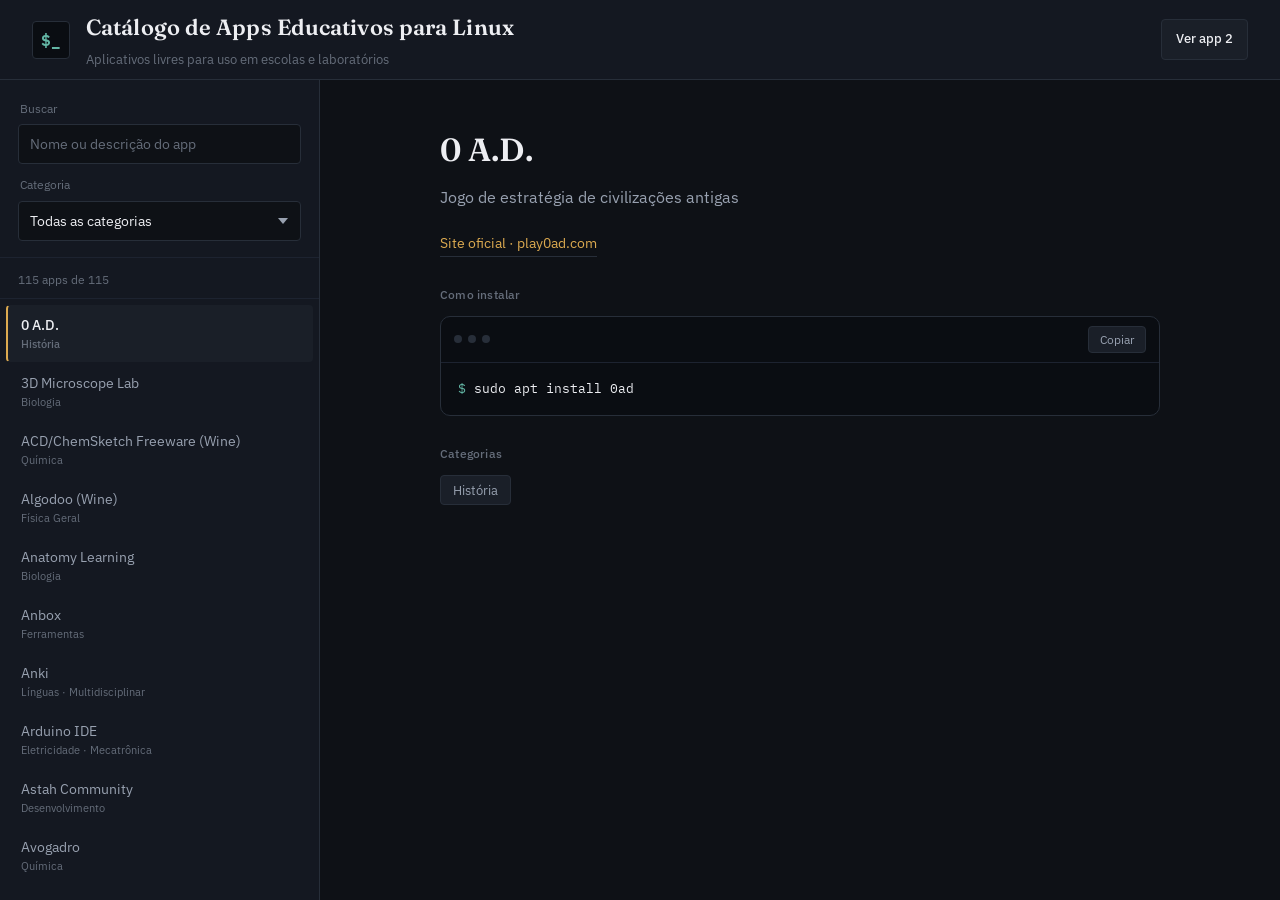
==== commit 3e8597b0: "Finished" ====
--- a/index.html
+++ b/index.html
@@ -114,6 +114,29 @@
     color:var(--text-dim);
   }
 
+  header.top .header-actions{
+    margin-left:auto;
+    flex:0 0 auto;
+  }
+
+  .header-btn{
+    display:inline-flex;
+    align-items:center;
+    background:var(--bg-card);
+    border:1px solid var(--border);
+    color:var(--text-primary);
+    border-radius:var(--radius-sm);
+    padding:9px 14px;
+    font-size:13px;
+    font-weight:500;
+    text-decoration:none;
+  }
+
+  .header-btn:hover{
+    border-color:var(--accent);
+    color:var(--accent);
+  }
+
   .body-row{
     flex:1 1 auto;
     display:grid;
@@ -512,6 +535,9 @@
     <div>
       <h1>Catálogo de Apps Educativos para Linux</h1>
       <p>Aplicativos livres para uso em escolas e laboratórios</p>
+    </div>
+    <div class="header-actions">
+      <a class="header-btn" href="./app1/">Ver app 2</a>
     </div>
   </header>
 
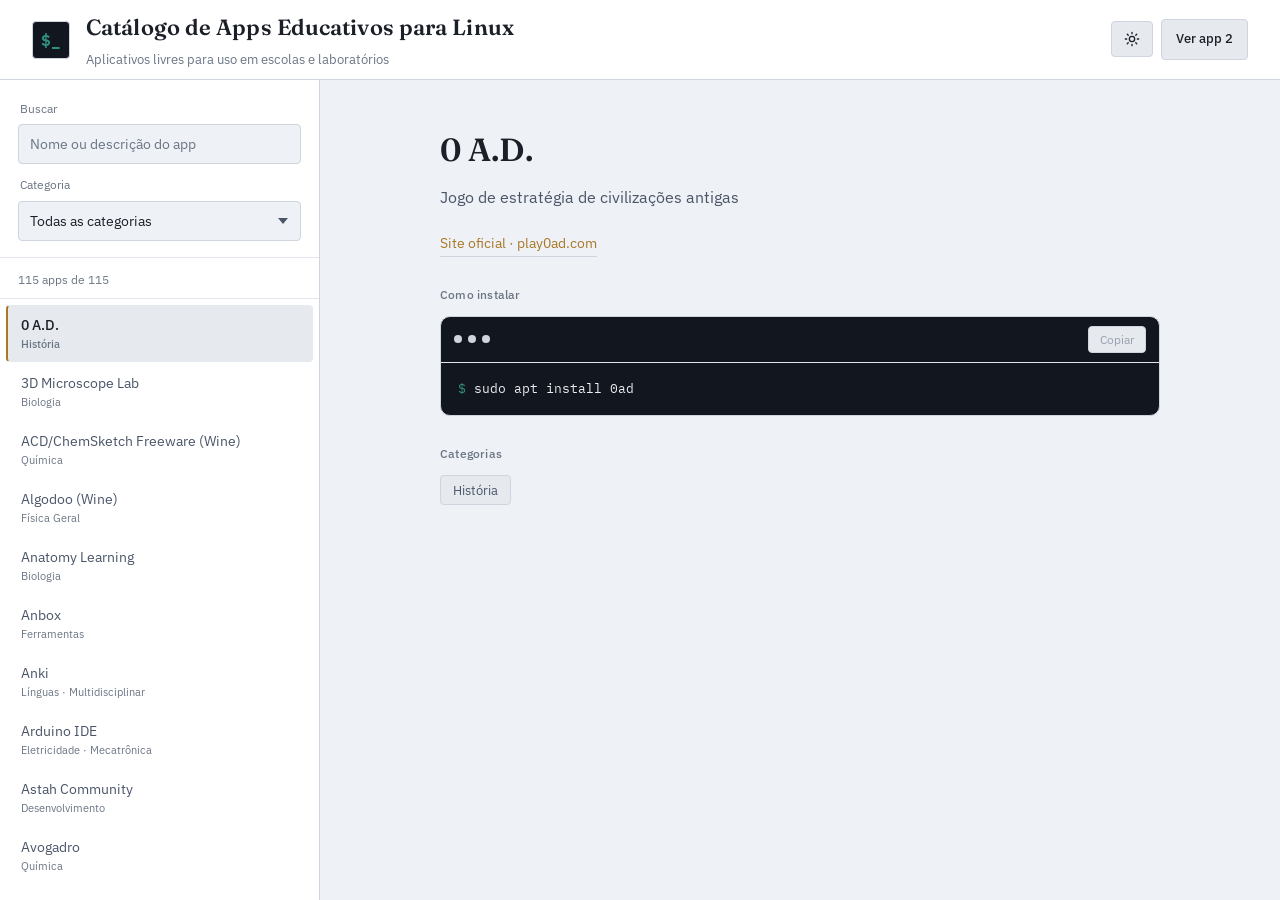
==== commit f4cbde58: "Implemented light/dark toggle" ====
--- a/index.html
+++ b/index.html
@@ -7,12 +7,26 @@
 <link rel="preconnect" href="https://fonts.googleapis.com">
 <link rel="preconnect" href="https://fonts.gstatic.com" crossorigin>
 <link href="https://fonts.googleapis.com/css2?family=Fraunces:opsz,wght@9..144,500;9..144,600&family=IBM+Plex+Sans:wght@400;500;600;700&family=IBM+Plex+Mono:wght@400;500;600&display=swap" rel="stylesheet">
+<script>
+(function(){
+  try{
+    var stored = localStorage.getItem("catalog-theme");
+    var theme = (stored === "light" || stored === "dark")
+      ? stored
+      : (window.matchMedia("(prefers-color-scheme: light)").matches ? "light" : "dark");
+    document.documentElement.setAttribute("data-theme", theme);
+  } catch(e){
+    document.documentElement.setAttribute("data-theme", "dark");
+  }
+})();
+</script>
 <style>
-  :root{
+  :root, [data-theme="dark"]{
     --bg-page:#0e1116;
     --bg-panel:#141821;
     --bg-card:#1a1f28;
     --bg-terminal:#0a0d12;
+    --bg-shot:#080b0e;
     --border:#272e39;
     --border-soft:#1d2330;
     --text-primary:#edeef2;
@@ -22,12 +36,31 @@
     --accent-dim:#3a3324;
     --accent-2:#63b6a5;
     --danger:#c97b72;
+    --shadow-shot:rgba(0,0,0,0.6);
     --radius-sm:4px;
     --radius-md:10px;
     --header-h:80px;
     --serif:"Fraunces", Georgia, serif;
     --sans:"IBM Plex Sans", system-ui, sans-serif;
     --mono:"IBM Plex Mono", monospace;
+  }
+
+  [data-theme="light"]{
+    --bg-page:#eef1f5;
+    --bg-panel:#ffffff;
+    --bg-card:#e6eaef;
+    --bg-terminal:#12161e;
+    --bg-shot:#e6eaef;
+    --border:#cfd5de;
+    --border-soft:#e2e6ec;
+    --text-primary:#1a1f28;
+    --text-secondary:#4a5568;
+    --text-dim:#6b7585;
+    --accent:#a87828;
+    --accent-dim:#f3e8d0;
+    --accent-2:#2f8f7e;
+    --danger:#b55a52;
+    --shadow-shot:rgba(26,31,40,0.18);
   }
 
   *{box-sizing:border-box;}
@@ -46,6 +79,7 @@
     font-size:15px;
     line-height:1.6;
     -webkit-font-smoothing:antialiased;
+    transition:background-color 0.2s ease, color 0.2s ease;
   }
 
   @media (prefers-reduced-motion: reduce){
@@ -117,11 +151,15 @@
   header.top .header-actions{
     margin-left:auto;
     flex:0 0 auto;
+    display:flex;
+    align-items:center;
+    gap:8px;
   }
 
   .header-btn{
     display:inline-flex;
     align-items:center;
+    gap:7px;
     background:var(--bg-card);
     border:1px solid var(--border);
     color:var(--text-primary);
@@ -136,6 +174,23 @@
     border-color:var(--accent);
     color:var(--accent);
   }
+
+  .theme-toggle{
+    min-width:42px;
+    justify-content:center;
+    padding:9px 11px;
+  }
+
+  .theme-toggle svg{
+    width:16px;
+    height:16px;
+    display:block;
+  }
+
+  .theme-toggle .icon-sun{display:none;}
+  .theme-toggle .icon-moon{display:block;}
+  [data-theme="light"] .theme-toggle .icon-sun{display:block;}
+  [data-theme="light"] .theme-toggle .icon-moon{display:none;}
 
   .body-row{
     flex:1 1 auto;
@@ -195,6 +250,10 @@
     background-repeat:no-repeat;
     background-position:right 12px center;
     padding-right:30px;
+  }
+
+  [data-theme="light"] select{
+    background-image:url("data:image/svg+xml;utf8,<svg xmlns='http://www.w3.org/2000/svg' width='10' height='6'><path d='M0 0 L5 6 L10 0 Z' fill='%234a5568'/></svg>");
   }
 
   .list-header{
@@ -350,7 +409,7 @@
     border-radius:var(--radius-md);
     overflow:hidden;
     background:var(--bg-panel);
-    box-shadow:0 18px 40px -24px rgba(0,0,0,0.6);
+    box-shadow:0 18px 40px -24px var(--shadow-shot);
   }
 
   .detail .screenshot-wrap img{
@@ -359,7 +418,7 @@
     height:auto;
     max-height:400px;
     object-fit:contain;
-    background:#080b0e;
+    background:var(--bg-shot);
   }
 
   .detail .screenshot-wrap.hidden{
@@ -383,6 +442,23 @@
     border:1px solid var(--border);
     border-radius:var(--radius-md);
     overflow:hidden;
+    color:#edeef2;
+  }
+
+  .terminal .copy-btn{
+    color:#98a1b0;
+  }
+
+  .terminal .copy-btn:hover{
+    color:#edeef2;
+  }
+
+  .terminal .comment{
+    color:#656d7a;
+  }
+
+  .terminal .prompt{
+    color:#63b6a5;
   }
 
   .terminal-bar{
@@ -537,6 +613,15 @@
       <p>Aplicativos livres para uso em escolas e laboratórios</p>
     </div>
     <div class="header-actions">
+      <button type="button" class="header-btn theme-toggle" id="theme-toggle" aria-label="Alternar tema" title="Alternar tema">
+        <svg class="icon-moon" viewBox="0 0 24 24" fill="none" stroke="currentColor" stroke-width="2" stroke-linecap="round" stroke-linejoin="round" aria-hidden="true">
+          <path d="M21 14.5A8.5 8.5 0 1 1 9.5 3a7 7 0 0 0 11.5 11.5z"/>
+        </svg>
+        <svg class="icon-sun" viewBox="0 0 24 24" fill="none" stroke="currentColor" stroke-width="2" stroke-linecap="round" stroke-linejoin="round" aria-hidden="true">
+          <circle cx="12" cy="12" r="4"/>
+          <path d="M12 2v2M12 20v2M4.93 4.93l1.41 1.41M17.66 17.66l1.41 1.41M2 12h2M20 12h2M4.93 19.07l1.41-1.41M17.66 6.34l1.41-1.41"/>
+        </svg>
+      </button>
       <a class="header-btn" href="./app1/">Ver app 2</a>
     </div>
   </header>
@@ -575,7 +660,7 @@
 (function(){
   "use strict";
 
-  var JSON_URL = "../apps.json";
+  var JSON_URL = "./apps.json";
   var IMG_BASE = "https://raw.githubusercontent.com/appsedu/catalog-apps/master/";
   var FETCH_TIMEOUT_MS = 6000;
 
@@ -587,8 +672,40 @@
     category: document.getElementById("category-select"),
     list: document.getElementById("app-list"),
     listCount: document.getElementById("list-count"),
-    main: document.getElementById("main-content")
+    main: document.getElementById("main-content"),
+    themeToggle: document.getElementById("theme-toggle")
   };
+
+  var THEME_KEY = "catalog-theme";
+
+  function getTheme(){
+    return document.documentElement.getAttribute("data-theme") === "light" ? "light" : "dark";
+  }
+
+  function setTheme(theme){
+    var next = theme === "light" ? "light" : "dark";
+    document.documentElement.setAttribute("data-theme", next);
+    try{ localStorage.setItem(THEME_KEY, next); } catch(e){}
+    if(els.themeToggle){
+      els.themeToggle.setAttribute(
+        "aria-label",
+        next === "light" ? "Ativar tema escuro" : "Ativar tema claro"
+      );
+      els.themeToggle.setAttribute(
+        "title",
+        next === "light" ? "Tema escuro" : "Tema claro"
+      );
+    }
+  }
+
+  function toggleTheme(){
+    setTheme(getTheme() === "light" ? "dark" : "light");
+  }
+
+  setTheme(getTheme());
+  if(els.themeToggle){
+    els.themeToggle.addEventListener("click", toggleTheme);
+  }
 
   // Cópia local dos dados, usada quando a busca ao vivo no GitHub falha
   // (sem internet, ambiente restrito, etc.). A página sempre tenta a
